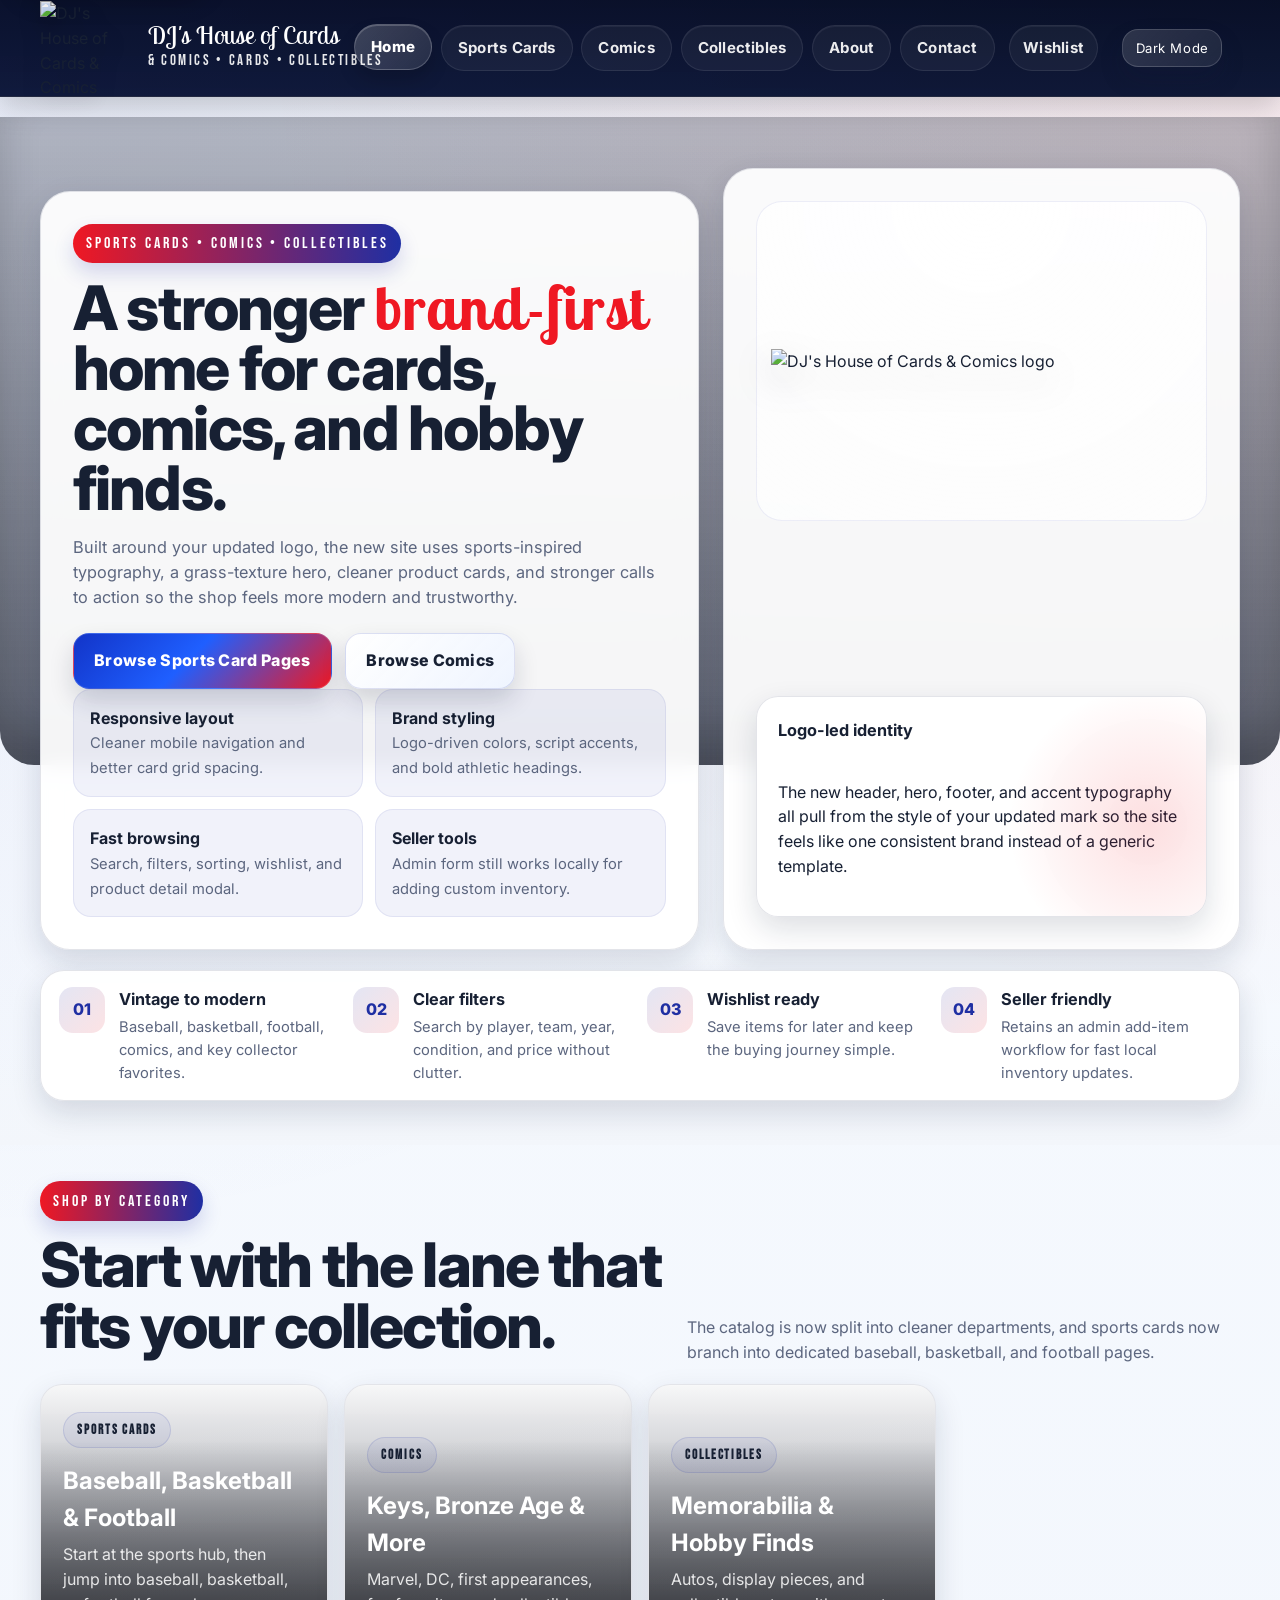
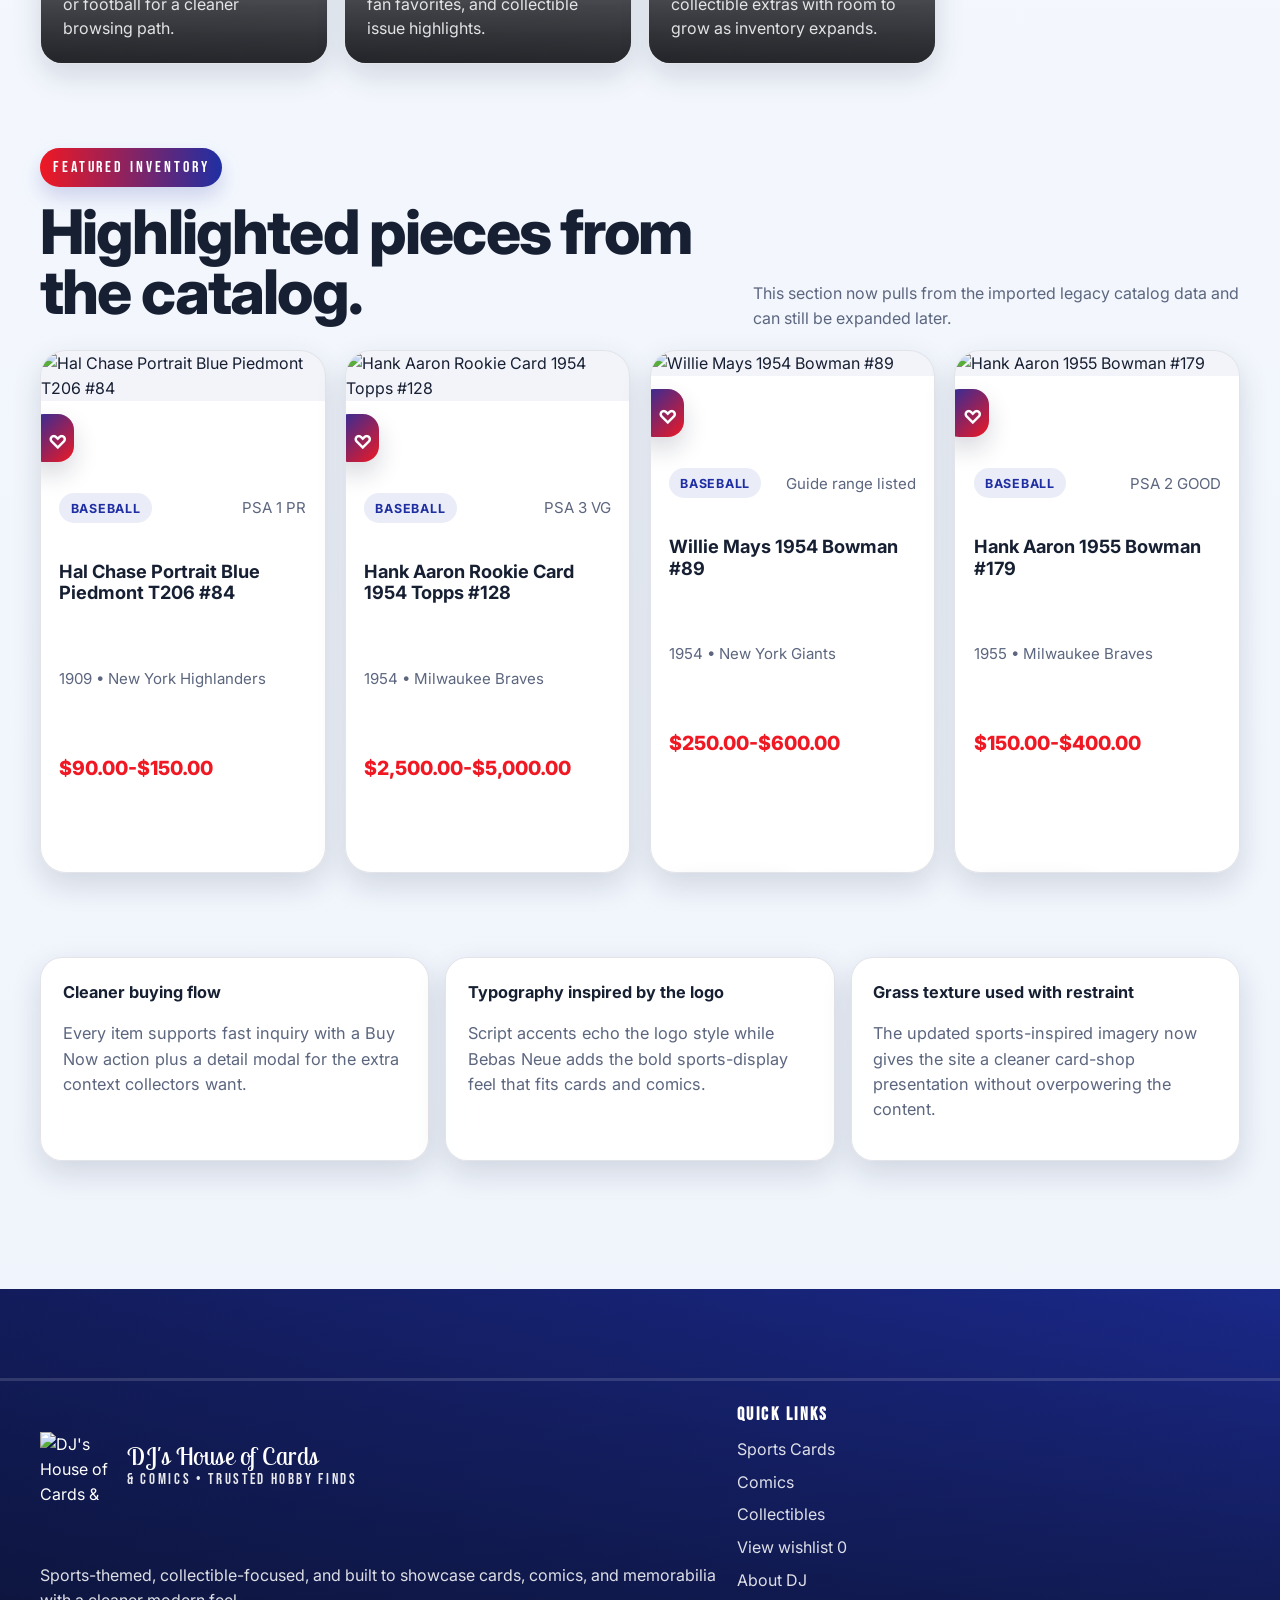
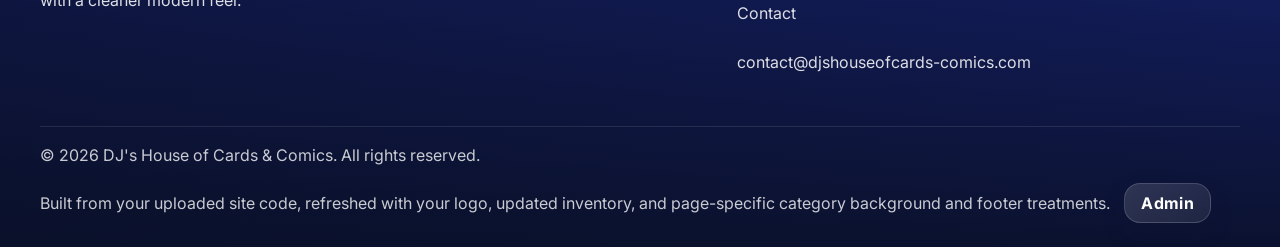
==== index.html @ 956e89a3 "Add files via upload" ====
<!DOCTYPE html>

<html lang="en">
<head>
<meta charset="utf-8"/>
<meta content="width=device-width, initial-scale=1.0" name="viewport"/>
<title>DJ's House of Cards &amp; Comics</title>
<meta content="Modern sports cards and comics storefront with featured categories, filtered shopping, and collectible-focused branding." name="description"/>
<link href="https://fonts.googleapis.com" rel="preconnect"/>
<link crossorigin="" href="https://fonts.gstatic.com" rel="preconnect"/>
<link href="https://fonts.googleapis.com/css2?family=Bebas+Neue&amp;family=Inter:wght@400;500;600;700;800&amp;family=Lobster+Two:wght@400;700&amp;display=swap" rel="stylesheet"/>
<link href="styles.css" rel="stylesheet"/>
</head>
<body data-page="home"><a class="skip-link" href="#mainContent">Skip to main content</a>
<header class="site-header">
<div class="container header-inner">
<a aria-label="DJ's House of Cards &amp; Comics home" class="brand" href="index.html">
<img alt="DJ's House of Cards &amp; Comics logo" class="brand-logo" src="assets/dj-logo.png"/>
<span class="brand-copy">
<span class="brand-script">DJ's House of Cards</span>
<span class="brand-kicker">&amp; Comics • Cards • Collectibles</span>
</span>
</a>
<nav aria-label="Primary navigation" class="site-nav" id="siteNav"><ul><li><a class="active" href="index.html">Home</a></li><li><a href="sports-cards.html">Sports Cards</a></li><li><a href="comics.html">Comics</a></li><li><a href="collectibles.html">Collectibles</a></li><li><a href="about.html">About</a></li><li><a href="contact.html">Contact</a></li><li class="header-wishlist-item"><a class="header-wishlist-link" href="wishlist.html">Wishlist</a></li></ul></nav>
<button aria-controls="siteNav" aria-expanded="false" class="nav-toggle" id="navToggle" type="button">Menu</button>
<button aria-label="Toggle color theme" class="theme-toggle theme-toggle--compact" id="themeToggle" type="button">Dark Mode</button>
</div>
</header>
<main id="mainContent" tabindex="-1">
<section class="hero">
<div class="container hero-grid">
<div class="hero-copy glass-card">
<span class="kicker">Sports cards • Comics • Collectibles</span>
<h1 class="hero-title">A stronger <span class="script-accent">brand-first</span> home for cards, comics, and hobby finds.</h1>
<p>Built around your updated logo, the new site uses sports-inspired typography, a grass-texture hero, cleaner product cards, and stronger calls to action so the shop feels more modern and trustworthy.</p>
<div class="hero-actions"><a class="button" href="sports-cards.html">Browse Sports Card Pages</a>
<a class="button-secondary" href="comics.html">Browse Comics</a></div>
<div class="hero-notes">
<div class="note-chip">
<strong>Responsive layout</strong>
<span>Cleaner mobile navigation and better card grid spacing.</span>
</div>
<div class="note-chip">
<strong>Brand styling</strong>
<span>Logo-driven colors, script accents, and bold athletic headings.</span>
</div>
<div class="note-chip">
<strong>Fast browsing</strong>
<span>Search, filters, sorting, wishlist, and product detail modal.</span>
</div>
<div class="note-chip">
<strong>Seller tools</strong>
<span>Admin form still works locally for adding custom inventory.</span>
</div>
</div>
</div>
<div class="hero-brand glass-card">
<div class="hero-logo-wrap">
<img alt="DJ's House of Cards &amp; Comics logo" class="hero-logo" src="assets/dj-logo.png"/>
</div>
<div class="brand-card">
<h3>Logo-led identity</h3>
<p>The new header, hero, footer, and accent typography all pull from the style of your updated mark so the site feels like one consistent brand instead of a generic template.</p>
</div>
</div>
</div>
<div class="container trust-band">
<div class="trust-grid">
<div class="trust-item">
<div class="icon">01</div>
<div>
<h3>Vintage to modern</h3>
<p>Baseball, basketball, football, comics, and key collector favorites.</p>
</div>
</div>
<div class="trust-item">
<div class="icon">02</div>
<div>
<h3>Clear filters</h3>
<p>Search by player, team, year, condition, and price without clutter.</p>
</div>
</div>
<div class="trust-item">
<div class="icon">03</div>
<div>
<h3>Wishlist ready</h3>
<p>Save items for later and keep the buying journey simple.</p>
</div>
</div>
<div class="trust-item">
<div class="icon">04</div>
<div>
<h3>Seller friendly</h3>
<p>Retains an admin add-item workflow for fast local inventory updates.</p>
</div>
</div>
</div>
</div>
</section>
<section class="section section-top">
<div class="container">
<div class="section-heading">
<div>
<span class="kicker">Shop by Category</span>
<h2 class="section-title">Start with the lane that fits your collection.</h2>
</div>
<p>The catalog is now split into cleaner departments, and sports cards now branch into dedicated baseball, basketball, and football pages.</p>
</div>
<div class="categories-grid">
<a class="category-card" href="sports-cards.html" style="--category-bg: url('assets/placeholder-baseball.svg');">
<div class="overlay"></div>
<span class="category-pill">Sports Cards</span>
<h3>Baseball, Basketball &amp; Football</h3>
<p>Start at the sports hub, then jump into baseball, basketball, or football for a cleaner browsing path.</p>
</a>
<a class="category-card" href="comics.html" style="--category-bg: url('assets/placeholder-comics.svg');">
<div class="overlay"></div>
<span class="category-pill">Comics</span>
<h3>Keys, Bronze Age &amp; More</h3>
<p>Marvel, DC, first appearances, fan favorites, and collectible issue highlights.</p>
</a>
<a class="category-card" href="collectibles.html" style="--category-bg: url('assets/clubhouse-sign.png');">
<div class="overlay"></div>
<span class="category-pill">Collectibles</span>
<h3>Memorabilia &amp; Hobby Finds</h3>
<p>Autos, display pieces, and collectible extras with room to grow as inventory expands.</p>
</a>
</div>
</div>
</section>
<section class="section">
<div class="container">
<div class="section-heading">
<div>
<span class="kicker">Featured Inventory</span>
<h2 class="section-title">Highlighted pieces from the catalog.</h2>
</div>
<p>This section now pulls from the imported legacy catalog data and can still be expanded later.</p>
</div>
<div class="products-grid" id="featuredProducts"></div>
</div>
</section>
<section class="section">
<div class="container features-grid">
<article class="feature-card">
<h3>Cleaner buying flow</h3>
<p>Every item supports fast inquiry with a Buy Now action plus a detail modal for the extra context collectors want.</p>
</article>
<article class="feature-card">
<h3>Typography inspired by the logo</h3>
<p>Script accents echo the logo style while Bebas Neue adds the bold sports-display feel that fits cards and comics.</p>
</article>
<article class="feature-card">
<h3>Grass texture used with restraint</h3>
<p>The updated sports-inspired imagery now gives the site a cleaner card-shop presentation without overpowering the content.</p>
</article>
</div>
</section>
<script id="productData" type="application/json">
[
  {
    "id": 1,
    "name": "Hal Chase Portrait Blue Piedmont T206 #84",
    "category": "Baseball",
    "team": "New York Highlanders",
    "year": 1909,
    "condition": "PSA 1 PR",
    "price": 120.0,
    "priceLabel": "$90.00-$150.00",
    "image": "assets/placeholder-baseball.svg",
    "description": "Imported from the legacy 1909–1950s baseball page. T206 Hal Chase Portrait Blue Piedmont card with original Beckett-style guide range shown on the old site.",
    "legacyImageLabel": "ChaseT206",
    "sourcePage": "Baseball 1950s"
  },
  {
    "id": 2,
    "name": "Hank Aaron Rookie Card 1954 Topps #128",
    "category": "Baseball",
    "team": "Milwaukee Braves",
    "year": 1954,
    "condition": "PSA 3 VG",
    "price": 3750.0,
    "priceLabel": "$2,500.00-$5,000.00",
    "image": "assets/placeholder-baseball.svg",
    "description": "Legacy live-site import of the marquee Hank Aaron rookie listing from the 1950s baseball page.",
    "legacyImageLabel": "Aaron128PSA3",
    "sourcePage": "Baseball 1950s"
  },
  {
    "id": 3,
    "name": "Willie Mays 1954 Bowman #89",
    "category": "Baseball",
    "team": "New York Giants",
    "year": 1954,
    "condition": "Guide range listed",
    "price": 425.0,
    "priceLabel": "$250.00-$600.00",
    "image": "assets/placeholder-baseball.svg",
    "description": "Imported from the legacy baseball site. 1954 Bowman Willie Mays with the original guide range preserved.",
    "legacyImageLabel": "Mays89",
    "sourcePage": "Baseball 1950s"
  },
  {
    "id": 4,
    "name": "Hank Aaron 1955 Bowman #179",
    "category": "Baseball",
    "team": "Milwaukee Braves",
    "year": 1955,
    "condition": "PSA 2 GOOD",
    "price": 275.0,
    "priceLabel": "$150.00-$400.00",
    "image": "assets/placeholder-baseball.svg",
    "description": "Imported from the legacy baseball catalog. 1955 Bowman Hank Aaron listing with original price guide range.",
    "legacyImageLabel": "Aaron179PSA2",
    "sourcePage": "Baseball 1950s"
  },
  {
    "id": 5,
    "name": "Hank Aaron 1955 Topps #47",
    "category": "Baseball",
    "team": "Milwaukee Braves",
    "year": 1955,
    "condition": "PSA 6 EX-MT",
    "price": 450.0,
    "priceLabel": "$300.00-$600.00",
    "image": "assets/placeholder-baseball.svg",
    "description": "Legacy 1955 Topps Hank Aaron listing from the live site.",
    "legacyImageLabel": "Aaron47PSA6",
    "sourcePage": "Baseball 1950s"
  },
  {
    "id": 6,
    "name": "Sandy Koufax Rookie Card 1955 Topps #123",
    "category": "Baseball",
    "team": "Brooklyn Dodgers",
    "year": 1955,
    "condition": "PSA 4 VG-EX",
    "price": 1150.0,
    "priceLabel": "$800.00-$1,500.00",
    "image": "assets/placeholder-baseball.svg",
    "description": "Imported from the old live site's 1950s baseball page.",
    "legacyImageLabel": "Koufax123",
    "sourcePage": "Baseball 1950s"
  },
  {
    "id": 7,
    "name": "Willie Mays 1955 Bowman #184",
    "category": "Baseball",
    "team": "New York Giants",
    "year": 1955,
    "condition": "PSA 5 EX",
    "price": 350.0,
    "priceLabel": "$200.00-$500.00",
    "image": "assets/baseball-cards/Mays184.jpeg",
    "description": "Imported from the old site's 1950s baseball inventory.",
    "legacyImageLabel": "55Mays184",
    "sourcePage": "Baseball 1950s"
  },
  {
    "id": 8,
    "name": "Hank Aaron UER DP 1956 Topps #31 White Back",
    "category": "Baseball",
    "team": "Milwaukee Braves",
    "year": 1956,
    "condition": "PSA 6 EX-MT",
    "price": 275.0,
    "priceLabel": "$150.00-$400.00",
    "image": "assets/baseball-cards/Aaron31.jpeg",
    "description": "Legacy live-site listing preserved from the 1956 Topps section.",
    "legacyImageLabel": "Aaron31",
    "sourcePage": "Baseball 1950s"
  },
  {
    "id": 9,
    "name": "Sandy Koufax 1956 Topps #79 White Back",
    "category": "Baseball",
    "team": "",
    "year": 1956,
    "condition": "PSA 5 EX",
    "price": 300.0,
    "priceLabel": "$200.00-$400.00",
    "image": "assets/baseball-cards/Koufax79PSA5.jpeg",
    "description": "Imported from the legacy baseball 1950s page of the original live site.",
    "legacyImageLabel": "Koufax79PSA5",
    "sourcePage": "Baseball 1950s"
  },
  {
    "id": 10,
    "name": "Willie Mays 1956 Topps #130 Gray Back",
    "category": "Baseball",
    "team": "New York Giants",
    "year": 1956,
    "condition": "PSA 5 EX",
    "price": 350.0,
    "priceLabel": "$200.00-$500.00",
    "image": "assets/baseball-cards/Mays130.jpeg",
    "description": "Imported from the legacy baseball catalog with original guide range.",
    "legacyImageLabel": "Mays1956",
    "sourcePage": "Baseball 1950s"
  },
  {
    "id": 11,
    "name": "Eddie Mathews Jr. 1957 Topps #250",
    "category": "Baseball",
    "team": "",
    "year": 1957,
    "condition": "Guide range listed",
    "price": 42.5,
    "priceLabel": "$25.00-$60.00",
    "image": "assets/placeholder-baseball.svg",
    "description": "Imported from the legacy baseball 1950s page of the original live site.",
    "legacyImageLabel": "Mathews250",
    "sourcePage": "Baseball 1950s"
  },
  {
    "id": 12,
    "name": "Hank Aaron UER 1957 Topps #20",
    "category": "Baseball",
    "team": "Milwaukee Braves",
    "year": 1957,
    "condition": "PSA 4 VG-EX",
    "price": 212.5,
    "priceLabel": "$125.00-$300.00",
    "image": "assets/placeholder-baseball.svg",
    "description": "Legacy 1957 Topps Hank Aaron uncorrected-error listing from the old site.",
    "legacyImageLabel": "Aaron20",
    "sourcePage": "Baseball 1950s"
  },
  {
    "id": 13,
    "name": "Hank Aaron 1958 Topps #30",
    "category": "Baseball",
    "team": "",
    "year": 1958,
    "condition": "PSA 6 EX-MT",
    "price": 212.5,
    "priceLabel": "$125.00-$300.00",
    "image": "assets/placeholder-baseball.svg",
    "description": "Imported from the legacy baseball 1950s page of the original live site.",
    "legacyImageLabel": "Aaron30PSA6",
    "sourcePage": "Baseball 1950s"
  },
  {
    "id": 14,
    "name": "Hank Aaron All-Star 1958 Topps #488",
    "category": "Baseball",
    "team": "",
    "year": 1958,
    "condition": "PSA 7 NM",
    "price": 55.0,
    "priceLabel": "$30.00-$80.00",
    "image": "assets/placeholder-baseball.svg",
    "description": "Imported from the legacy baseball 1950s page of the original live site.",
    "legacyImageLabel": "Aaron488",
    "sourcePage": "Baseball 1950s"
  },
  {
    "id": 15,
    "name": "Mickey Mantle / Hank Aaron World Series Batting Foes 1958 Topps #418",
    "category": "Baseball",
    "team": "Yankees / Braves",
    "year": 1958,
    "condition": "PSA 5 EX",
    "price": 212.5,
    "priceLabel": "$125.00-$300.00",
    "image": "assets/placeholder-baseball.svg",
    "description": "Legacy combo-card listing imported from the old site.",
    "legacyImageLabel": "MantleAaronPSA",
    "sourcePage": "Baseball 1950s"
  },
  {
    "id": 16,
    "name": "Willie Mays 1958 Topps #5",
    "category": "Baseball",
    "team": "San Francisco Giants",
    "year": 1958,
    "condition": "PSA 5.5 EX+",
    "price": 212.5,
    "priceLabel": "$125.00-$300.00",
    "image": "assets/placeholder-baseball.svg",
    "description": "Imported from the legacy 1950s baseball page.",
    "legacyImageLabel": "Mays1958PSA",
    "sourcePage": "Baseball 1950s"
  },
  {
    "id": 17,
    "name": "Willie Mays All-Star 1958 Topps #486",
    "category": "Baseball",
    "team": "",
    "year": 1958,
    "condition": "PSA 6 EX-MT",
    "price": 70.0,
    "priceLabel": "$40.00-$100.00",
    "image": "assets/placeholder-baseball.svg",
    "description": "Imported from the legacy baseball 1950s page of the original live site.",
    "legacyImageLabel": "Mays486PSA6",
    "sourcePage": "Baseball 1950s"
  },
  {
    "id": 18,
    "name": "1946 Most Valuable Player 1959 Fleer Ted Williams #32",
    "category": "Baseball",
    "team": "",
    "year": 1959,
    "condition": "PSA 8.5 NM-MT+",
    "price": 11.25,
    "priceLabel": "$7.50-$15.00",
    "image": "assets/baseball-cards/TedFleer32.jpeg",
    "description": "Imported from the legacy baseball 1950s page of the original live site.",
    "legacyImageLabel": "TedFleer32",
    "sourcePage": "Baseball 1950s"
  },
  {
    "id": 19,
    "name": "1953 Ted Crash Lands Jet 1959 Fleer Ted Williams #47",
    "category": "Baseball",
    "team": "",
    "year": 1959,
    "condition": "PSA 8 NM-MT",
    "price": 11.25,
    "priceLabel": "$7.50-$15.00",
    "image": "assets/placeholder-baseball.svg",
    "description": "Imported from the legacy baseball 1950s page of the original live site.",
    "legacyImageLabel": "Williams47",
    "sourcePage": "Baseball 1950s"
  },
  {
    "id": 20,
    "name": "Fence Busters Aaron-Mathews 1959 Topps #212",
    "category": "Baseball",
    "team": "Milwaukee Braves",
    "year": 1959,
    "condition": "PSA 5 EX",
    "price": 42.5,
    "priceLabel": "$25.00-$60.00",
    "image": "assets/placeholder-baseball.svg",
    "description": "Legacy 1959 Topps Braves insert listing preserved from the live site.",
    "legacyImageLabel": "AaronMatthews212",
    "sourcePage": "Baseball 1950s"
  },
  {
    "id": 21,
    "name": "Hank Aaron 1959 Topps #380",
    "category": "Baseball",
    "team": "Milwaukee Braves",
    "year": 1959,
    "condition": "PSA 6 EX-MT",
    "price": 137.5,
    "priceLabel": "$75.00-$200.00",
    "image": "assets/placeholder-baseball.svg",
    "description": "Imported from the 1959 Topps section of the legacy baseball page.",
    "legacyImageLabel": "Aaron380PSA6",
    "sourcePage": "Baseball 1950s"
  },
  {
    "id": 22,
    "name": "Mantle Hits 42nd Homer for Crown 1959 Topps #461",
    "category": "Baseball",
    "team": "",
    "year": 1959,
    "condition": "PSA 6 EX-MT",
    "price": 70.0,
    "priceLabel": "$40.00-$100.00",
    "image": "assets/placeholder-baseball.svg",
    "description": "Imported from the legacy baseball 1950s page of the original live site.",
    "legacyImageLabel": "Mantle461",
    "sourcePage": "Baseball 1950s"
  },
  {
    "id": 23,
    "name": "N.L. Hitting Kings Ashburn/Mays 1959 Topps #317",
    "category": "Baseball",
    "team": "",
    "year": 1959,
    "condition": "PSA 5 EX",
    "price": 35.0,
    "priceLabel": "$20.00-$50.00",
    "image": "assets/placeholder-baseball.svg",
    "description": "Imported from the legacy baseball 1950s page of the original live site.",
    "legacyImageLabel": "1959PSA5",
    "sourcePage": "Baseball 1950s"
  },
  {
    "id": 24,
    "name": "Two Famous Fisherman (Williams & Sam Snead) 1959 Fleer Ted Williams #67",
    "category": "Baseball",
    "team": "",
    "year": 1959,
    "condition": "PSA 7 NM",
    "price": 30.0,
    "priceLabel": "$20.00-$40.00",
    "image": "assets/placeholder-baseball.svg",
    "description": "Imported from the legacy baseball 1950s page of the original live site.",
    "legacyImageLabel": "TedFleer67",
    "sourcePage": "Baseball 1950s"
  },
  {
    "id": 25,
    "name": "Willie Mays 1959 Topps #50",
    "category": "Baseball",
    "team": "San Francisco Giants",
    "year": 1959,
    "condition": "PSA 5 EX",
    "price": 105.0,
    "priceLabel": "$60.00-$150.00",
    "image": "assets/placeholder-baseball.svg",
    "description": "Imported from the legacy baseball site with the original guide range.",
    "legacyImageLabel": "Mays50PSA5",
    "sourcePage": "Baseball 1950s"
  },
  {
    "id": 26,
    "name": "Willie Mays All Star 1959 Topps #563",
    "category": "Baseball",
    "team": "",
    "year": 1959,
    "condition": "PSA 5 EX",
    "price": 70.0,
    "priceLabel": "$40.00-$100.00",
    "image": "assets/placeholder-baseball.svg",
    "description": "Imported from the legacy baseball 1950s page of the original live site.",
    "legacyImageLabel": "Mays563PSA5",
    "sourcePage": "Baseball 1950s"
  },
  {
    "id": 27,
    "name": "Bob (Roberto) Clemente 1960 Topps #326",
    "category": "Baseball",
    "team": "",
    "year": 1960,
    "condition": "PSA 2 GOOD",
    "price": 150.0,
    "priceLabel": "$100.00-$200.00",
    "image": "assets/placeholder-baseball.svg",
    "description": "Imported from the legacy baseball 1960s page of the original live site.",
    "legacyImageLabel": "Clemente326PSA2",
    "sourcePage": "Baseball 1960s"
  },
  {
    "id": 28,
    "name": "Carl Yastrzemski Rookie Card 1960 Topps #148",
    "category": "Baseball",
    "team": "Boston Red Sox",
    "year": 1960,
    "condition": "PSA 6 EX-MT",
    "price": 175.0,
    "priceLabel": "$100.00-$250.00",
    "image": "assets/baseball-cards/Yaz148.jpeg",
    "description": "Imported from the old site's 1960s baseball inventory.",
    "legacyImageLabel": "Yaz148",
    "sourcePage": "Baseball 1960s"
  },
  {
    "id": 29,
    "name": "Ernie Banks 1960 Topps #10",
    "category": "Baseball",
    "team": "",
    "year": 1960,
    "condition": "Guide range listed",
    "price": 70.0,
    "priceLabel": "$40.00-$100.00",
    "image": "assets/placeholder-baseball.svg",
    "description": "Imported from the legacy baseball 1960s page of the original live site.",
    "legacyImageLabel": "Banks10",
    "sourcePage": "Baseball 1960s"
  },
  {
    "id": 30,
    "name": "Hank Aaron 1960 Topps #300",
    "category": "Baseball",
    "team": "Milwaukee Braves",
    "year": 1960,
    "condition": "PSA 7 NM (OC)",
    "price": 175.0,
    "priceLabel": "$100.00-$250.00",
    "image": "assets/placeholder-baseball.svg",
    "description": "Imported from the legacy 1960s baseball page.",
    "legacyImageLabel": "Aaron300PSA7",
    "sourcePage": "Baseball 1960s"
  },
  {
    "id": 31,
    "name": "Harmon Killebrew 1960 Topps #210",
    "category": "Baseball",
    "team": "",
    "year": 1960,
    "condition": "PSA 2 GOOD",
    "price": 42.5,
    "priceLabel": "$25.00-$60.00",
    "image": "assets/placeholder-baseball.svg",
    "description": "Imported from the legacy baseball 1960s page of the original live site.",
    "legacyImageLabel": "Killebrew210PSA2",
    "sourcePage": "Baseball 1960s"
  },
  {
    "id": 32,
    "name": "Joe Morgan 1960 Topps #229",
    "category": "Baseball",
    "team": "",
    "year": 1960,
    "condition": "Guide range listed",
    "price": 2.75,
    "priceLabel": "$1.50-$4.00",
    "image": "assets/placeholder-baseball.svg",
    "description": "Imported from the legacy baseball 1960s page of the original live site.",
    "legacyImageLabel": "Morgan229",
    "sourcePage": "Baseball 1960s"
  },
  {
    "id": 33,
    "name": "Master & Mentor Willie Mays / Bill Rigney 1960 Topps #7",
    "category": "Baseball",
    "team": "San Francisco Giants",
    "year": 1960,
    "condition": "PSA 6 EX-MT",
    "price": 21.0,
    "priceLabel": "$12.00-$30.00",
    "image": "assets/placeholder-baseball.svg",
    "description": "Legacy live-site import from the 1960s baseball page.",
    "legacyImageLabel": "Mays19607",
    "sourcePage": "Baseball 1960s"
  },
  {
    "id": 34,
    "name": "Mickey Mantle 1960 Topps #350",
    "category": "Baseball",
    "team": "New York Yankees",
    "year": 1960,
    "condition": "PSA 4 VG-EX",
    "price": 600.0,
    "priceLabel": "$400.00-$800.00",
    "image": "assets/baseball-cards/Mantle350PSA4.jpeg",
    "description": "Imported from the old live site's 1960s page.",
    "legacyImageLabel": "Mantle350PSA4",
    "sourcePage": "Baseball 1960s"
  },
  {
    "id": 35,
    "name": "Sandy Koufax 1960 Topps #343",
    "category": "Baseball",
    "team": "Los Angeles Dodgers",
    "year": 1960,
    "condition": "PSA 6 EX-MT",
    "price": 90.0,
    "priceLabel": "$60.00-$120.00",
    "image": "assets/placeholder-baseball.svg",
    "description": "Legacy 1960 Topps Koufax listing from the old site.",
    "legacyImageLabel": "Koufax343PSA6",
    "sourcePage": "Baseball 1960s"
  },
  {
    "id": 36,
    "name": "Stan Musial 1960 Topps #250",
    "category": "Baseball",
    "team": "",
    "year": 1960,
    "condition": "PSA 4 VG-EX",
    "price": 75.0,
    "priceLabel": "$50.00-$100.00",
    "image": "assets/placeholder-baseball.svg",
    "description": "Imported from the legacy baseball 1960s page of the original live site.",
    "legacyImageLabel": "Musial250PSA4",
    "sourcePage": "Baseball 1960s"
  },
  {
    "id": 37,
    "name": "Willie Mays 1960 Topps #200",
    "category": "Baseball",
    "team": "San Francisco Giants",
    "year": 1960,
    "condition": "PSA 6 EX-MT",
    "price": 162.5,
    "priceLabel": "$75.00-$250.00",
    "image": "assets/baseball-cards/Mays200PSA5.jpeg",
    "description": "Legacy 1960 Topps Willie Mays listing preserved from the live site.",
    "legacyImageLabel": "Mays200PSA62",
    "sourcePage": "Baseball 1960s"
  },
  {
    "id": 38,
    "name": "Yogi Berra 1960 Topps #480",
    "category": "Baseball",
    "team": "",
    "year": 1960,
    "condition": "PSA 4 VG-EX",
    "price": 70.0,
    "priceLabel": "$40.00-$100.00",
    "image": "assets/placeholder-baseball.svg",
    "description": "Imported from the legacy baseball 1960s page of the original live site.",
    "legacyImageLabel": "60BerraPSA4",
    "sourcePage": "Baseball 1960s"
  },
  {
    "id": 39,
    "name": "Bob Gibson 1961 Topps #211",
    "category": "Baseball",
    "team": "",
    "year": 1961,
    "condition": "Guide range listed",
    "price": 35.0,
    "priceLabel": "$20.00-$50.00",
    "image": "assets/placeholder-baseball.svg",
    "description": "Imported from the legacy baseball 1960s page of the original live site.",
    "legacyImageLabel": "Gibson211",
    "sourcePage": "Baseball 1960s"
  },
  {
    "id": 40,
    "name": "Carl Yastrzemski 1961 Topps #287",
    "category": "Baseball",
    "team": "",
    "year": 1961,
    "condition": "PSA 4 VG-EX",
    "price": null,
    "priceLabel": "Contact for price",
    "image": "assets/placeholder-baseball.svg",
    "description": "Imported from the legacy baseball 1960s page of the original live site.",
    "legacyImageLabel": "Yaz1961287",
    "sourcePage": "Baseball 1960s"
  },
  {
    "id": 41,
    "name": "Chicago Cubs 1961 Topps #122",
    "category": "Baseball",
    "team": "",
    "year": 1961,
    "condition": "Guide range listed",
    "price": 5.5,
    "priceLabel": "$3.00-$8.00",
    "image": "assets/placeholder-baseball.svg",
    "description": "Imported from the legacy baseball 1960s page of the original live site.",
    "legacyImageLabel": "Cubs121",
    "sourcePage": "Baseball 1960s"
  },
  {
    "id": 42,
    "name": "Hank Aaron 1957 National League MVP 1961 Topps #484",
    "category": "Baseball",
    "team": "",
    "year": 1961,
    "condition": "PSA 4 VG-EX",
    "price": 42.5,
    "priceLabel": "$25.00-$60.00",
    "image": "assets/placeholder-baseball.svg",
    "description": "Imported from the legacy baseball 1960s page of the original live site.",
    "legacyImageLabel": "Aaron484PSA4",
    "sourcePage": "Baseball 1960s"
  },
  {
    "id": 43,
    "name": "Hank Aaron 1961 Post #107",
    "category": "Baseball",
    "team": "",
    "year": 1961,
    "condition": "Guide range listed",
    "price": null,
    "priceLabel": "Contact for price",
    "image": "assets/placeholder-baseball.svg",
    "description": "Imported from the legacy baseball 1960s page of the original live site.",
    "legacyImageLabel": "AaronPost",
    "sourcePage": "Baseball 1960s"
  },
  {
    "id": 44,
    "name": "Hank Aaron 1961 Topps #415",
    "category": "Baseball",
    "team": "",
    "year": 1961,
    "condition": "PSA 6 EX-MT",
    "price": 137.5,
    "priceLabel": "$75.00-$200.00",
    "image": "assets/placeholder-baseball.svg",
    "description": "Imported from the legacy baseball 1960s page of the original live site.",
    "legacyImageLabel": "Aaron415",
    "sourcePage": "Baseball 1960s"
  },
  {
    "id": 45,
    "name": "Hank Aaron 1961 Topps Baseball Stamps",
    "category": "Baseball",
    "team": "",
    "year": 1961,
    "condition": "Guide range listed",
    "price": null,
    "priceLabel": "Contact for price",
    "image": "assets/placeholder-baseball.svg",
    "description": "Imported from the legacy baseball 1960s page of the original live site.",
    "legacyImageLabel": "AaronStamp",
    "sourcePage": "Baseball 1960s"
  },
  {
    "id": 46,
    "name": "National League Batting Leaders Groat/Larker/Mays/Clemente 1961 Topps #41",
    "category": "Baseball",
    "team": "",
    "year": 1961,
    "condition": "Guide range listed",
    "price": 17.5,
    "priceLabel": "$10.00-$25.00",
    "image": "assets/baseball-cards/NLLeaders41 1.jpeg",
    "description": "Imported from the legacy baseball 1960s page of the original live site.",
    "legacyImageLabel": "NLLeaders41",
    "sourcePage": "Baseball 1960s"
  },
  {
    "id": 47,
    "name": "National League Home Run Leaders Banks/Aaron/Mathews/Boyer 1961 Topps #43",
    "category": "Baseball",
    "team": "",
    "year": 1961,
    "condition": "Guide range listed",
    "price": 17.5,
    "priceLabel": "$10.00-$25.00",
    "image": "assets/placeholder-baseball.svg",
    "description": "Imported from the legacy baseball 1960s page of the original live site.",
    "legacyImageLabel": "NLHRChamps43",
    "sourcePage": "Baseball 1960s"
  },
  {
    "id": 48,
    "name": "Sandy Koufax 1961 Topps #344",
    "category": "Baseball",
    "team": "",
    "year": 1961,
    "condition": "PSA 7 NM",
    "price": 75.0,
    "priceLabel": "$50.00-$100.00",
    "image": "assets/baseball-cards/Koufax344.jpeg",
    "description": "Imported from the legacy baseball 1960s page of the original live site.",
    "legacyImageLabel": "Koufax344",
    "sourcePage": "Baseball 1960s"
  },
  {
    "id": 49,
    "name": "Ted Kluszewski 1961 Topps #65",
    "category": "Baseball",
    "team": "",
    "year": 1961,
    "condition": "Guide range listed",
    "price": 2.75,
    "priceLabel": "$1.50-$4.00",
    "image": "assets/placeholder-baseball.svg",
    "description": "Imported from the legacy baseball 1960s page of the original live site.",
    "legacyImageLabel": "Kluszewski65",
    "sourcePage": "Baseball 1960s"
  },
  {
    "id": 50,
    "name": "Willie Mays 1954 National League MVP 1961 Topps #482",
    "category": "Baseball",
    "team": "",
    "year": 1961,
    "condition": "PSA 6 EX-MT",
    "price": 42.5,
    "priceLabel": "$25.00-$60.00",
    "image": "assets/placeholder-baseball.svg",
    "description": "Imported from the legacy baseball 1960s page of the original live site.",
    "legacyImageLabel": "Mays482",
    "sourcePage": "Baseball 1960s"
  },
  {
    "id": 51,
    "name": "Willie Mays 1961 Topps #150",
    "category": "Baseball",
    "team": "",
    "year": 1961,
    "condition": "PSA 6 EX-MT",
    "price": 70.0,
    "priceLabel": "$40.00-$100.00",
    "image": "assets/baseball-cards/Mays150.jpeg",
    "description": "Imported from the legacy baseball 1960s page of the original live site.",
    "legacyImageLabel": "Mays150PSA6",
    "sourcePage": "Baseball 1960s"
  },
  {
    "id": 52,
    "name": "Willie Mays 1961 Topps Baseball Stamps",
    "category": "Baseball",
    "team": "",
    "year": 1961,
    "condition": "Guide range listed",
    "price": null,
    "priceLabel": "Contact for price",
    "image": "assets/placeholder-baseball.svg",
    "description": "Imported from the legacy baseball 1960s page of the original live site.",
    "legacyImageLabel": "MaysStamp",
    "sourcePage": "Baseball 1960s"
  },
  {
    "id": 53,
    "name": "1961 National League Home Run Leaders 1962 Topps #54",
    "category": "Baseball",
    "team": "",
    "year": 1962,
    "condition": "PSA 6 EX-MT",
    "price": 14.0,
    "priceLabel": "$8.00-$20.00",
    "image": "assets/placeholder-baseball.svg",
    "description": "Imported from the legacy baseball 1960s page of the original live site.",
    "legacyImageLabel": null,
    "sourcePage": "Baseball 1960s"
  },
  {
    "id": 54,
    "name": "Hank Aaron 1962 Topps #320",
    "category": "Baseball",
    "team": "",
    "year": 1962,
    "condition": "PSA 8 NM-MT (OC)",
    "price": 105.0,
    "priceLabel": "$60.00-$150.00",
    "image": "assets/placeholder-baseball.svg",
    "description": "Imported from the legacy baseball 1960s page of the original live site.",
    "legacyImageLabel": "AaronPSA320",
    "sourcePage": "Baseball 1960s"
  },
  {
    "id": 55,
    "name": "Hank Aaron 1962 Topps #320",
    "category": "Baseball",
    "team": "",
    "year": 1962,
    "condition": "PSA 5 EX",
    "price": 105.0,
    "priceLabel": "$60.00-$150.00",
    "image": "assets/baseball-cards/62AaronPSA5.jpg",
    "description": "Imported from the legacy baseball 1960s page of the original live site.",
    "legacyImageLabel": "62AaronPSA5",
    "sourcePage": "Baseball 1960s"
  },
  {
    "id": 56,
    "name": "Hank Aaron All-Star 1962 Topps #394",
    "category": "Baseball",
    "team": "",
    "year": 1962,
    "condition": "PSA 5 EX",
    "price": 42.5,
    "priceLabel": "$25.00-$60.00",
    "image": "assets/baseball-cards/62Aaron394PSA5.jpg",
    "description": "Imported from the legacy baseball 1960s page of the original live site.",
    "legacyImageLabel": "62Aaron394PSA5",
    "sourcePage": "Baseball 1960s"
  },
  {
    "id": 57,
    "name": "Harmon Killebrew 1962 Topps #70",
    "category": "Baseball",
    "team": "",
    "year": 1962,
    "condition": "Guide range listed",
    "price": 27.5,
    "priceLabel": "$15.00-$40.00",
    "image": "assets/placeholder-baseball.svg",
    "description": "Imported from the legacy baseball 1960s page of the original live site.",
    "legacyImageLabel": "Killebrew70",
    "sourcePage": "Baseball 1960s"
  },
  {
    "id": 58,
    "name": "San Francisco Giants 1962 Topps #226",
    "category": "Baseball",
    "team": "",
    "year": 1962,
    "condition": "Guide range listed",
    "price": 7.0,
    "priceLabel": "$4.00-$10.00",
    "image": "assets/placeholder-baseball.svg",
    "description": "Imported from the legacy baseball 1960s page of the original live site.",
    "legacyImageLabel": "Giants226",
    "sourcePage": "Baseball 1960s"
  },
  {
    "id": 59,
    "name": "Willie Mays 1962 Topps #300",
    "category": "Baseball",
    "team": "",
    "year": 1962,
    "condition": "PSA 5 EX",
    "price": 175.0,
    "priceLabel": "$100.00-$250.00",
    "image": "assets/placeholder-baseball.svg",
    "description": "Imported from the legacy baseball 1960s page of the original live site.",
    "legacyImageLabel": "Mays300PSA5NEW",
    "sourcePage": "Baseball 1960s"
  },
  {
    "id": 60,
    "name": "Willie Mays All-Star 1962 Topps #395",
    "category": "Baseball",
    "team": "",
    "year": 1962,
    "condition": "PSA 6 EX-MT",
    "price": 35.0,
    "priceLabel": "$20.00-$50.00",
    "image": "assets/placeholder-baseball.svg",
    "description": "Imported from the legacy baseball 1960s page of the original live site.",
    "legacyImageLabel": "Mays395PSA6",
    "sourcePage": "Baseball 1960s"
  },
  {
    "id": 61,
    "name": "1962 National League Home Run Leaders 1963 Topps #3",
    "category": "Baseball",
    "team": "",
    "year": 1963,
    "condition": "PSA 6 EX-MT",
    "price": 35.0,
    "priceLabel": "$20.00-$50.00",
    "image": "assets/baseball-cards/NLHomeRun3.jpeg",
    "description": "Imported from the legacy baseball 1960s page of the original live site.",
    "legacyImageLabel": "NLHomeRun3",
    "sourcePage": "Baseball 1960s"
  },
  {
    "id": 62,
    "name": "Bob (Roberto) Clemente 1963 Topps #540",
    "category": "Baseball",
    "team": "",
    "year": 1963,
    "condition": "PSA 7.5 NM+",
    "price": 175.0,
    "priceLabel": "$100.00-$250.00",
    "image": "assets/placeholder-baseball.svg",
    "description": "Imported from the legacy baseball 1960s page of the original live site.",
    "legacyImageLabel": "Clemente540",
    "sourcePage": "Baseball 1960s"
  },
  {
    "id": 63,
    "name": "Hank Aaron 1963 Topps #390",
    "category": "Baseball",
    "team": "",
    "year": 1963,
    "condition": "PSA 7 (OC) NM",
    "price": 137.5,
    "priceLabel": "$75.00-$200.00",
    "image": "assets/placeholder-baseball.svg",
    "description": "Imported from the legacy baseball 1960s page of the original live site.",
    "legacyImageLabel": "Aaron390PSA7",
    "sourcePage": "Baseball 1960s"
  },
  {
    "id": 64,
    "name": "Mickey Mantle 1963 Topps #200",
    "category": "Baseball",
    "team": "",
    "year": 1963,
    "condition": "PSA 6 EX-MT",
    "price": 450.0,
    "priceLabel": "$300.00-$600.00",
    "image": "assets/placeholder-baseball.svg",
    "description": "Imported from the legacy baseball 1960s page of the original live site.",
    "legacyImageLabel": "Mantle20063",
    "sourcePage": "Baseball 1960s"
  },
  {
    "id": 65,
    "name": "Willie Mays 1963 Fleer #5",
    "category": "Baseball",
    "team": "",
    "year": 1963,
    "condition": "PSA 6 EX-MT",
    "price": 70.0,
    "priceLabel": "$40.00-$100.00",
    "image": "assets/placeholder-baseball.svg",
    "description": "Imported from the legacy baseball 1960s page of the original live site.",
    "legacyImageLabel": "FleerMays5",
    "sourcePage": "Baseball 1960s"
  },
  {
    "id": 66,
    "name": "Willie Mays 1963 Topps #300",
    "category": "Baseball",
    "team": "",
    "year": 1963,
    "condition": "PSA 5 EX",
    "price": 137.5,
    "priceLabel": "$75.00-$200.00",
    "image": "assets/placeholder-baseball.svg",
    "description": "Imported from the legacy baseball 1960s page of the original live site.",
    "legacyImageLabel": "Mays300",
    "sourcePage": "Baseball 1960s"
  },
  {
    "id": 67,
    "name": "1963 National League RBI Leaders Aaron/Boyer/White 1964 Topps #11",
    "category": "Baseball",
    "team": "",
    "year": 1964,
    "condition": "Guide range listed",
    "price": 17.5,
    "priceLabel": "$10.00-$25.00",
    "image": "assets/baseball-cards/11Aaron.jpeg",
    "description": "Imported from the legacy baseball 1960s page of the original live site.",
    "legacyImageLabel": "Aaron11",
    "sourcePage": "Baseball 1960s"
  },
  {
    "id": 68,
    "name": "Al Kaline 1964 Topps Giants #12",
    "category": "Baseball",
    "team": "",
    "year": 1964,
    "condition": "PSA 8 NM-MT",
    "price": 10.5,
    "priceLabel": "$6.00-$15.00",
    "image": "assets/placeholder-baseball.svg",
    "description": "Imported from the legacy baseball 1960s page of the original live site.",
    "legacyImageLabel": "Kaline12",
    "sourcePage": "Baseball 1960s"
  },
  {
    "id": 69,
    "name": "Carl Yastrzemski 1964 Topps Giants #48",
    "category": "Baseball",
    "team": "",
    "year": 1964,
    "condition": "PSA 8 NM-MT",
    "price": 14.0,
    "priceLabel": "$8.00-$20.00",
    "image": "assets/placeholder-baseball.svg",
    "description": "Imported from the legacy baseball 1960s page of the original live site.",
    "legacyImageLabel": "Yaz48",
    "sourcePage": "Baseball 1960s"
  },
  {
    "id": 70,
    "name": "Frank Robinson 1964 Topps Giants #29",
    "category": "Baseball",
    "team": "",
    "year": 1964,
    "condition": "PSA 8 NM-MT",
    "price": 10.5,
    "priceLabel": "$6.00-$15.00",
    "image": "assets/placeholder-baseball.svg",
    "description": "Imported from the legacy baseball 1960s page of the original live site.",
    "legacyImageLabel": "Robinson29",
    "sourcePage": "Baseball 1960s"
  },
  {
    "id": 71,
    "name": "Hank Aaron 1964 Topps #300",
    "category": "Baseball",
    "team": "",
    "year": 1964,
    "condition": "PSA 4 VG-EX",
    "price": 105.0,
    "priceLabel": "$60.00-$150.00",
    "image": "assets/baseball-cards/64AaronPSA4.jpg",
    "description": "Imported from the legacy baseball 1960s page of the original live site.",
    "legacyImageLabel": "64AaronPSA4",
    "sourcePage": "Baseball 1960s"
  },
  {
    "id": 72,
    "name": "Hank Aaron 1964 Topps Giants #49",
    "category": "Baseball",
    "team": "",
    "year": 1964,
    "condition": "PSA 8 NM-MT",
    "price": 35.0,
    "priceLabel": "$20.00-$50.00",
    "image": "assets/placeholder-baseball.svg",
    "description": "Imported from the legacy baseball 1960s page of the original live site.",
    "legacyImageLabel": "AaronGiants49",
    "sourcePage": "Baseball 1960s"
  },
  {
    "id": 73,
    "name": "Harmon Killebrew 1964 Topps Giants #38",
    "category": "Baseball",
    "team": "",
    "year": 1964,
    "condition": "PSA 8 NM-MT",
    "price": 10.5,
    "priceLabel": "$6.00-$15.00",
    "image": "assets/placeholder-baseball.svg",
    "description": "Imported from the legacy baseball 1960s page of the original live site.",
    "legacyImageLabel": "Killebrew38",
    "sourcePage": "Baseball 1960s"
  },
  {
    "id": 74,
    "name": "Mickey Mantle 1964 Topps #50",
    "category": "Baseball",
    "team": "",
    "year": 1964,
    "condition": "PSA 4 VG-EX",
    "price": 350.0,
    "priceLabel": "$200.00-$500.00",
    "image": "assets/baseball-cards/64MantlePSA4.jpg",
    "description": "Imported from the legacy baseball 1960s page of the original live site.",
    "legacyImageLabel": "64MantlePSA4",
    "sourcePage": "Baseball 1960s"
  },
  {
    "id": 75,
    "name": "Mickey Mantle 1964 Topps Giants #25",
    "category": "Baseball",
    "team": "",
    "year": 1964,
    "condition": "PSA 8 NM-MT",
    "price": 70.0,
    "priceLabel": "$40.00-$100.00",
    "image": "assets/placeholder-baseball.svg",
    "description": "Imported from the legacy baseball 1960s page of the original live site.",
    "legacyImageLabel": "Mantle25",
    "sourcePage": "Baseball 1960s"
  },
  {
    "id": 76,
    "name": "Roberto Clemente 1964 Topps Giants #11",
    "category": "Baseball",
    "team": "",
    "year": 1964,
    "condition": "PSA 8 NM-MT",
    "price": 35.0,
    "priceLabel": "$20.00-$50.00",
    "image": "assets/placeholder-baseball.svg",
    "description": "Imported from the legacy baseball 1960s page of the original live site.",
    "legacyImageLabel": "Clemente11",
    "sourcePage": "Baseball 1960s"
  },
  {
    "id": 77,
    "name": "Sandy Koufax 1964 Topps #200",
    "category": "Baseball",
    "team": "",
    "year": 1964,
    "condition": "PSA 5 EX",
    "price": 70.0,
    "priceLabel": "$40.00-$100.00",
    "image": "assets/placeholder-baseball.svg",
    "description": "Imported from the legacy baseball 1960s page of the original live site.",
    "legacyImageLabel": "Koufax200PSA5",
    "sourcePage": "Baseball 1960s"
  },
  {
    "id": 78,
    "name": "Tony Oliva 1964 Topps Giants #44",
    "category": "Baseball",
    "team": "",
    "year": 1964,
    "condition": "PSA 8 NM-MT",
    "price": 2.12,
    "priceLabel": "$1.25-$3.00",
    "image": "assets/placeholder-baseball.svg",
    "description": "Imported from the legacy baseball 1960s page of the original live site.",
    "legacyImageLabel": "Oliva44",
    "sourcePage": "Baseball 1960s"
  },
  {
    "id": 79,
    "name": "Warren Spahn 1964 Topps Giants #31",
    "category": "Baseball",
    "team": "",
    "year": 1964,
    "condition": "PSA 8 NM-MT",
    "price": 8.5,
    "priceLabel": "$5.00-$12.00",
    "image": "assets/placeholder-baseball.svg",
    "description": "Imported from the legacy baseball 1960s page of the original live site.",
    "legacyImageLabel": "Spahn31",
    "sourcePage": "Baseball 1960s"
  },
  {
    "id": 80,
    "name": "Willie Mays 1964 Topps #150",
    "category": "Baseball",
    "team": "",
    "year": 1964,
    "condition": "PSA 5.5 EX+",
    "price": 105.0,
    "priceLabel": "$60.00-$150.00",
    "image": "assets/baseball-cards/Mays150PSA55.jpeg",
    "description": "Imported from the legacy baseball 1960s page of the original live site.",
    "legacyImageLabel": "Mays150PSA55",
    "sourcePage": "Baseball 1960s"
  },
  {
    "id": 81,
    "name": "Willie Mays 1964 Topps #150",
    "category": "Baseball",
    "team": "",
    "year": 1964,
    "condition": "PSA 5 EX",
    "price": 105.0,
    "priceLabel": "$60.00-$150.00",
    "image": "assets/baseball-cards/Mays150PSA5.jpeg",
    "description": "Imported from the legacy baseball 1960s page of the original live site.",
    "legacyImageLabel": "Mays150PSA5",
    "sourcePage": "Baseball 1960s"
  },
  {
    "id": 82,
    "name": "Willie Mays SP 1964 Topps Giants #51",
    "category": "Baseball",
    "team": "",
    "year": 1964,
    "condition": "PSA 8 NM-MT",
    "price": 55.0,
    "priceLabel": "$30.00-$80.00",
    "image": "assets/baseball-cards/Mays51.jpeg",
    "description": "Imported from the legacy baseball 1960s page of the original live site.",
    "legacyImageLabel": "Mays51",
    "sourcePage": "Baseball 1960s"
  },
  {
    "id": 83,
    "name": "Hank Aaron 1965 Topps #170",
    "category": "Baseball",
    "team": "",
    "year": 1965,
    "condition": "PSA 5.5 EX+",
    "price": 137.5,
    "priceLabel": "$75.00-$200.00",
    "image": "assets/placeholder-baseball.svg",
    "description": "Imported from the legacy baseball 1960s page of the original live site.",
    "legacyImageLabel": "Aaron1965170",
    "sourcePage": "Baseball 1960s"
  },
  {
    "id": 84,
    "name": "National League 1964 Batting Leaders Clemente/Carty/Aaron 1965 Topps #2",
    "category": "Baseball",
    "team": "",
    "year": 1965,
    "condition": "Guide range listed",
    "price": 35.0,
    "priceLabel": "$20.00-$50.00",
    "image": "assets/placeholder-baseball.svg",
    "description": "Imported from the legacy baseball 1960s page of the original live site.",
    "legacyImageLabel": "NLBatting2",
    "sourcePage": "Baseball 1960s"
  },
  {
    "id": 85,
    "name": "Willie Mays 1965 Topps #250",
    "category": "Baseball",
    "team": "",
    "year": 1965,
    "condition": "PSA 7 NM",
    "price": 137.5,
    "priceLabel": "$75.00-$200.00",
    "image": "assets/placeholder-baseball.svg",
    "description": "Imported from the legacy baseball 1960s page of the original live site.",
    "legacyImageLabel": "Mays250PSA7",
    "sourcePage": "Baseball 1960s"
  },
  {
    "id": 86,
    "name": "1965 NL Batting Leaders Clemente/Aaron/Mays 1966 Topps #215",
    "category": "Baseball",
    "team": "",
    "year": 1966,
    "condition": "PSA 5 EX",
    "price": 55.0,
    "priceLabel": "$30.00-$80.00",
    "image": "assets/baseball-cards/1966Topps215.jpeg",
    "description": "Imported from the legacy baseball 1960s page of the original live site.",
    "legacyImageLabel": "1966Topps215",
    "sourcePage": "Baseball 1960s"
  },
  {
    "id": 87,
    "name": "1965 NL RBI Leaders Johnson/Robinson/Mays 1966 Topps #219",
    "category": "Baseball",
    "team": "",
    "year": 1966,
    "condition": "PSA 4 VG-EX",
    "price": 17.5,
    "priceLabel": "$10.00-$25.00",
    "image": "assets/baseball-cards/66Mays219.jpeg",
    "description": "Imported from the legacy baseball 1960s page of the original live site.",
    "legacyImageLabel": "66Mays219",
    "sourcePage": "Baseball 1960s"
  },
  {
    "id": 88,
    "name": "Hank Aaron 1966 Topps #500",
    "category": "Baseball",
    "team": "",
    "year": 1966,
    "condition": "PSA 5 EX",
    "price": 105.0,
    "priceLabel": "$60.00-$150.00",
    "image": "assets/placeholder-baseball.svg",
    "description": "Imported from the legacy baseball 1960s page of the original live site.",
    "legacyImageLabel": "Aaron500PSA5",
    "sourcePage": "Baseball 1960s"
  },
  {
    "id": 89,
    "name": "Sandy Koufax 1966 Topps #100",
    "category": "Baseball",
    "team": "",
    "year": 1966,
    "condition": "PSA 6 EX-MT",
    "price": 75.0,
    "priceLabel": "$50.00-$100.00",
    "image": "assets/placeholder-baseball.svg",
    "description": "Imported from the legacy baseball 1960s page of the original live site.",
    "legacyImageLabel": "Koufax100PSA6",
    "sourcePage": "Baseball 1960s"
  },
  {
    "id": 90,
    "name": "Tony Perez 1966 Topps #72",
    "category": "Baseball",
    "team": "",
    "year": 1966,
    "condition": "Guide range listed",
    "price": 35.0,
    "priceLabel": "$20.00-$50.00",
    "image": "assets/baseball-cards/Perez72.jpeg",
    "description": "Imported from the legacy baseball 1960s page of the original live site.",
    "legacyImageLabel": "Perez72",
    "sourcePage": "Baseball 1960s"
  },
  {
    "id": 91,
    "name": "Willie Mays 1966 Topps #1",
    "category": "Baseball",
    "team": "",
    "year": 1966,
    "condition": "BGS 5.5 EXCELLENT+",
    "price": 175.0,
    "priceLabel": "$100.00-$250.00",
    "image": "assets/baseball-cards/Mays166.jpeg",
    "description": "Imported from the legacy baseball 1960s page of the original live site.",
    "legacyImageLabel": "Mays166",
    "sourcePage": "Baseball 1960s"
  },
  {
    "id": 92,
    "name": "1967 Topps Checklist 197-283 (Willie Mays) #191",
    "category": "Baseball",
    "team": "",
    "year": 1967,
    "condition": "PSA 8 NM-MT",
    "price": 8.5,
    "priceLabel": "$5.00-$12.00",
    "image": "assets/placeholder-baseball.svg",
    "description": "Imported from the legacy baseball 1960s page of the original live site.",
    "legacyImageLabel": "MaysChecklist",
    "sourcePage": "Baseball 1960s"
  },
  {
    "id": 93,
    "name": "Bob Gibson 1967 Topps #210",
    "category": "Baseball",
    "team": "",
    "year": 1967,
    "condition": "Guide range listed",
    "price": 27.5,
    "priceLabel": "$15.00-$40.00",
    "image": "assets/placeholder-baseball.svg",
    "description": "Imported from the legacy baseball 1960s page of the original live site.",
    "legacyImageLabel": "Gibson210",
    "sourcePage": "Baseball 1960s"
  },
  {
    "id": 94,
    "name": "Hank Aaron UER 1967 Topps #250",
    "category": "Baseball",
    "team": "",
    "year": 1967,
    "condition": "PSA 5 EX",
    "price": 70.0,
    "priceLabel": "$40.00-$100.00",
    "image": "assets/placeholder-baseball.svg",
    "description": "Imported from the legacy baseball 1960s page of the original live site.",
    "legacyImageLabel": "Aaron250PSA5",
    "sourcePage": "Baseball 1960s"
  },
  {
    "id": 95,
    "name": "Mickey Mantle 1967 Topps #150",
    "category": "Baseball",
    "team": "",
    "year": 1967,
    "condition": "PSA 5 EX",
    "price": 275.0,
    "priceLabel": "$150.00-$400.00",
    "image": "assets/baseball-cards/Mantle15067.jpeg",
    "description": "Imported from the legacy baseball 1960s page of the original live site.",
    "legacyImageLabel": "Mantle15067",
    "sourcePage": "Baseball 1960s"
  },
  {
    "id": 96,
    "name": "Whitey Ford UER 1967 Topps #5",
    "category": "Baseball",
    "team": "",
    "year": 1967,
    "condition": "Guide range listed",
    "price": 27.5,
    "priceLabel": "$15.00-$40.00",
    "image": "assets/placeholder-baseball.svg",
    "description": "Imported from the legacy baseball 1960s page of the original live site.",
    "legacyImageLabel": "Ford5",
    "sourcePage": "Baseball 1960s"
  },
  {
    "id": 97,
    "name": "Willie Mays UER 1967 Topps #200",
    "category": "Baseball",
    "team": "",
    "year": 1967,
    "condition": "PSA 8 NM-MT (OC)",
    "price": 85.0,
    "priceLabel": "$50.00-$120.00",
    "image": "assets/placeholder-baseball.svg",
    "description": "Imported from the legacy baseball 1960s page of the original live site.",
    "legacyImageLabel": "Mays200PSA8",
    "sourcePage": "Baseball 1960s"
  },
  {
    "id": 98,
    "name": "Willie Mays UER 1967 Topps #200",
    "category": "Baseball",
    "team": "",
    "year": 1967,
    "condition": "PSA 5.5 EX+",
    "price": 85.0,
    "priceLabel": "$50.00-$120.00",
    "image": "assets/placeholder-baseball.svg",
    "description": "Imported from the legacy baseball 1960s page of the original live site.",
    "legacyImageLabel": "Mays200PSA55",
    "sourcePage": "Baseball 1960s"
  },
  {
    "id": 99,
    "name": "1967 NL RBI Leaders Cepeda/Clemente/Aaron 1968 Topps #3",
    "category": "Baseball",
    "team": "",
    "year": 1968,
    "condition": "Guide range listed",
    "price": 27.5,
    "priceLabel": "$15.00-$40.00",
    "image": "assets/baseball-cards/NLRBI3.jpeg",
    "description": "Imported from the legacy baseball 1960s page of the original live site.",
    "legacyImageLabel": "NLRBI3",
    "sourcePage": "Baseball 1960s"
  },
  {
    "id": 100,
    "name": "Carl Yastrzemski 1968 Topps #250",
    "category": "Baseball",
    "team": "",
    "year": 1968,
    "condition": "PSA 6 EX-MT",
    "price": 27.5,
    "priceLabel": "$15.00-$40.00",
    "image": "assets/baseball-cards/68Yastrzemski250.jpeg",
    "description": "Imported from the legacy baseball 1960s page of the original live site.",
    "legacyImageLabel": "68Yastrzemski250",
    "sourcePage": "Baseball 1960s"
  },
  {
    "id": 101,
    "name": "Carl Yastrzemski 1968 Topps Game #3",
    "category": "Baseball",
    "team": "",
    "year": 1968,
    "condition": "PSA 7 NM",
    "price": 5.5,
    "priceLabel": "$3.00-$8.00",
    "image": "assets/placeholder-baseball.svg",
    "description": "Imported from the legacy baseball 1960s page of the original live site.",
    "legacyImageLabel": "Yas1968ToppsGame",
    "sourcePage": "Baseball 1960s"
  },
  {
    "id": 102,
    "name": "Hank Aaron 1968 Topps #110",
    "category": "Baseball",
    "team": "",
    "year": 1968,
    "condition": "PSA 5 EX",
    "price": 70.0,
    "priceLabel": "$40.00-$100.00",
    "image": "assets/placeholder-baseball.svg",
    "description": "Imported from the legacy baseball 1960s page of the original live site.",
    "legacyImageLabel": "Aaron1968110",
    "sourcePage": "Baseball 1960s"
  },
  {
    "id": 103,
    "name": "Hank Aaron All Star 1968 Topps #370",
    "category": "Baseball",
    "team": "",
    "year": 1968,
    "condition": "PSA 7 NM",
    "price": 35.0,
    "priceLabel": "$20.00-$50.00",
    "image": "assets/placeholder-baseball.svg",
    "description": "Imported from the legacy baseball 1960s page of the original live site.",
    "legacyImageLabel": "Aaron370PSA7",
    "sourcePage": "Baseball 1960s"
  },
  {
    "id": 104,
    "name": "Harmon Killebrew 1968 Topps #220",
    "category": "Baseball",
    "team": "",
    "year": 1968,
    "condition": "Guide range listed",
    "price": 21.0,
    "priceLabel": "$12.00-$30.00",
    "image": "assets/baseball-cards/1968_Topps_Harmon_Killebrew_220.jpeg",
    "description": "Imported from the legacy baseball 1960s page of the original live site.",
    "legacyImageLabel": "harmon220",
    "sourcePage": "Baseball 1960s"
  },
  {
    "id": 105,
    "name": "Willie Mays 1968 Topps #50",
    "category": "Baseball",
    "team": "",
    "year": 1968,
    "condition": "PSA 7 NM",
    "price": 70.0,
    "priceLabel": "$40.00-$100.00",
    "image": "assets/placeholder-baseball.svg",
    "description": "Imported from the legacy baseball 1960s page of the original live site.",
    "legacyImageLabel": "Mays50PSA7",
    "sourcePage": "Baseball 1960s"
  },
  {
    "id": 106,
    "name": "Hank Aaron 1969 Topps #100",
    "category": "Baseball",
    "team": "",
    "year": 1969,
    "condition": "PSA 7 NM",
    "price": 55.0,
    "priceLabel": "$30.00-$80.00",
    "image": "assets/placeholder-baseball.svg",
    "description": "Imported from the legacy baseball 1960s page of the original live site.",
    "legacyImageLabel": "AaronPSA100",
    "sourcePage": "Baseball 1960s"
  },
  {
    "id": 107,
    "name": "Hank Aaron 1969 Topps #100",
    "category": "Baseball",
    "team": "",
    "year": 1969,
    "condition": "PSA 6 EX-MT",
    "price": 55.0,
    "priceLabel": "$30.00-$80.00",
    "image": "assets/placeholder-baseball.svg",
    "description": "Imported from the legacy baseball 1960s page of the original live site.",
    "legacyImageLabel": "Aaron1001969",
    "sourcePage": "Baseball 1960s"
  },
  {
    "id": 108,
    "name": "Willie Mays 1969 Topps #190",
    "category": "Baseball",
    "team": "",
    "year": 1969,
    "condition": "PSA 6 EX-MT",
    "price": 70.0,
    "priceLabel": "$40.00-$100.00",
    "image": "assets/placeholder-baseball.svg",
    "description": "Imported from the legacy baseball 1960s page of the original live site.",
    "legacyImageLabel": "Mays19069",
    "sourcePage": "Baseball 1960s"
  },
  {
    "id": 109,
    "name": "Carl Yastrzemski 1980 Topps #720",
    "category": "Baseball",
    "team": "",
    "year": 1980,
    "condition": "Guide range listed",
    "price": 1.38,
    "priceLabel": "$.75-$2.00",
    "image": "assets/placeholder-baseball.svg",
    "description": "Imported from the legacy baseball 1980s page of the original live site.",
    "legacyImageLabel": "Yaz720",
    "sourcePage": "Baseball 1980s"
  },
  {
    "id": 110,
    "name": "Carleton Fisk 1980 Topps #40",
    "category": "Baseball",
    "team": "",
    "year": 1980,
    "condition": "Guide range listed",
    "price": 1.75,
    "priceLabel": "$1.00-$2.50",
    "image": "assets/placeholder-baseball.svg",
    "description": "Imported from the legacy baseball 1980s page of the original live site.",
    "legacyImageLabel": null,
    "sourcePage": "Baseball 1980s"
  },
  {
    "id": 111,
    "name": "Don Sutton 1980 Topps #440",
    "category": "Baseball",
    "team": "",
    "year": 1980,
    "condition": "Guide range listed",
    "price": 1.05,
    "priceLabel": "$.60-$1.50",
    "image": "assets/placeholder-baseball.svg",
    "description": "Imported from the legacy baseball 1980s page of the original live site.",
    "legacyImageLabel": null,
    "sourcePage": "Baseball 1980s"
  },
  {
    "id": 112,
    "name": "J.R. Richard / Nolan Ryan 1980 Topps #206",
    "category": "Baseball",
    "team": "",
    "year": 1980,
    "condition": "Guide range listed",
    "price": 3.5,
    "priceLabel": "$2.00-$5.00",
    "image": "assets/baseball-cards/Richard_Ryan206.jpeg",
    "description": "Imported from the legacy baseball 1980s page of the original live site.",
    "legacyImageLabel": "Richard/Ryan206",
    "sourcePage": "Baseball 1980s"
  },
  {
    "id": 113,
    "name": "Mike Schmidt 1980 Topps #270",
    "category": "Baseball",
    "team": "",
    "year": 1980,
    "condition": "Guide range listed",
    "price": 2.12,
    "priceLabel": "$1.25-$3.00",
    "image": "assets/placeholder-baseball.svg",
    "description": "Imported from the legacy baseball 1980s page of the original live site.",
    "legacyImageLabel": "schmidt270",
    "sourcePage": "Baseball 1980s"
  },
  {
    "id": 114,
    "name": "Paul Molitor 1980 Topps #406",
    "category": "Baseball",
    "team": "",
    "year": 1980,
    "condition": "Guide range listed",
    "price": 2.75,
    "priceLabel": "$1.50-$4.00",
    "image": "assets/placeholder-baseball.svg",
    "description": "Imported from the legacy baseball 1980s page of the original live site.",
    "legacyImageLabel": "Molitor406",
    "sourcePage": "Baseball 1980s"
  },
  {
    "id": 115,
    "name": "Steve Carlton 1980 Topps #210",
    "category": "Baseball",
    "team": "",
    "year": 1980,
    "condition": "Guide range listed",
    "price": 1.05,
    "priceLabel": "$.60-$1.50",
    "image": "assets/placeholder-baseball.svg",
    "description": "Imported from the legacy baseball 1980s page of the original live site.",
    "legacyImageLabel": "Carlton210",
    "sourcePage": "Baseball 1980s"
  },
  {
    "id": 116,
    "name": "Willie Stargell 1980 Topps #610",
    "category": "Baseball",
    "team": "",
    "year": 1980,
    "condition": "Guide range listed",
    "price": 1.05,
    "priceLabel": "$.60-$1.50",
    "image": "assets/placeholder-baseball.svg",
    "description": "Imported from the legacy baseball 1980s page of the original live site.",
    "legacyImageLabel": null,
    "sourcePage": "Baseball 1980s"
  },
  {
    "id": 117,
    "name": "Tony Gwynn Rookie Card 1983 Topps #482",
    "category": "Baseball",
    "team": "San Diego Padres",
    "year": 1983,
    "condition": "PSA 9 MINT",
    "price": 17.5,
    "priceLabel": "$10.00-$25.00",
    "image": "assets/placeholder-baseball.svg",
    "description": "Imported from the legacy 1980s baseball page.",
    "legacyImageLabel": "Gwynn482",
    "sourcePage": "Baseball 1980s"
  },
  {
    "id": 118,
    "name": "1984 RGI The Willie Mays Story #60",
    "category": "Baseball",
    "team": "",
    "year": 1984,
    "condition": "Guide range listed",
    "price": null,
    "priceLabel": "Contact for price",
    "image": "assets/placeholder-baseball.svg",
    "description": "Imported from the legacy baseball 1980s page of the original live site.",
    "legacyImageLabel": "Mays60",
    "sourcePage": "Baseball 1980s"
  },
  {
    "id": 119,
    "name": "San Francisco Wins its First Pennant 1984 RGI The Willie Mays Story #23",
    "category": "Baseball",
    "team": "",
    "year": 1984,
    "condition": "Guide range listed",
    "price": null,
    "priceLabel": "Contact for price",
    "image": "assets/baseball-cards/Mays23.jpeg",
    "description": "Imported from the legacy baseball 1980s page of the original live site.",
    "legacyImageLabel": "Mays23",
    "sourcePage": "Baseball 1980s"
  },
  {
    "id": 120,
    "name": "Joe Morgan 1985 Topps #5",
    "category": "Baseball",
    "team": "",
    "year": 1985,
    "condition": "Guide range listed",
    "price": 0.42,
    "priceLabel": "$.25-$.60",
    "image": "assets/placeholder-baseball.svg",
    "description": "Imported from the legacy baseball 1980s page of the original live site.",
    "legacyImageLabel": null,
    "sourcePage": "Baseball 1980s"
  },
  {
    "id": 121,
    "name": "Barry Bonds XRC 1986 Topps Traded #11T",
    "category": "Baseball",
    "team": "",
    "year": 1986,
    "condition": "Guide range listed",
    "price": 10.5,
    "priceLabel": "$6.00-$15.00",
    "image": "assets/placeholder-baseball.svg",
    "description": "Imported from the legacy baseball 1980s page of the original live site.",
    "legacyImageLabel": "Bonds11T",
    "sourcePage": "Baseball 1980s"
  },
  {
    "id": 122,
    "name": "Dave Winfield 1986 Topps #70",
    "category": "Baseball",
    "team": "",
    "year": 1986,
    "condition": "Guide range listed",
    "price": 0.28,
    "priceLabel": "$.15-$.40",
    "image": "assets/placeholder-baseball.svg",
    "description": "Imported from the legacy baseball 1980s page of the original live site.",
    "legacyImageLabel": null,
    "sourcePage": "Baseball 1980s"
  },
  {
    "id": 123,
    "name": "Wade Boggs 1986 Topps #510",
    "category": "Baseball",
    "team": "",
    "year": 1986,
    "condition": "Guide range listed",
    "price": 0.28,
    "priceLabel": "$.15-$.40",
    "image": "assets/placeholder-baseball.svg",
    "description": "Imported from the legacy baseball 1980s page of the original live site.",
    "legacyImageLabel": null,
    "sourcePage": "Baseball 1980s"
  },
  {
    "id": 124,
    "name": "Barry Bonds Rookie Card 1987 Donruss #361",
    "category": "Baseball",
    "team": "",
    "year": 1987,
    "condition": "Guide range listed",
    "price": 8.5,
    "priceLabel": "$5.00-$12.00",
    "image": "assets/placeholder-baseball.svg",
    "description": "Imported from the legacy baseball 1980s page of the original live site.",
    "legacyImageLabel": "Bonds361",
    "sourcePage": "Baseball 1980s"
  },
  {
    "id": 125,
    "name": "Cal Ripken Jr. 1987 Fleer #478",
    "category": "Baseball",
    "team": "",
    "year": 1987,
    "condition": "Guide range listed",
    "price": 1.75,
    "priceLabel": "$1.00-$2.50",
    "image": "assets/placeholder-baseball.svg",
    "description": "Imported from the legacy baseball 1980s page of the original live site.",
    "legacyImageLabel": "ripken478",
    "sourcePage": "Baseball 1980s"
  },
  {
    "id": 126,
    "name": "George Brett 1987 Topps #400",
    "category": "Baseball",
    "team": "",
    "year": 1987,
    "condition": "Guide range listed",
    "price": 0.42,
    "priceLabel": "$.25-$.60",
    "image": "assets/placeholder-baseball.svg",
    "description": "Imported from the legacy baseball 1980s page of the original live site.",
    "legacyImageLabel": null,
    "sourcePage": "Baseball 1980s"
  },
  {
    "id": 127,
    "name": "Andre Dawson 1988 Topps #40",
    "category": "Baseball",
    "team": "",
    "year": 1988,
    "condition": "Guide range listed",
    "price": 0.14,
    "priceLabel": "$.07-$.20",
    "image": "assets/placeholder-baseball.svg",
    "description": "Imported from the legacy baseball 1980s page of the original live site.",
    "legacyImageLabel": null,
    "sourcePage": "Baseball 1980s"
  },
  {
    "id": 128,
    "name": "Mark McGwire 1988 Topps #580",
    "category": "Baseball",
    "team": "",
    "year": 1988,
    "condition": "Guide range listed",
    "price": 1.05,
    "priceLabel": "$.60-$1.50",
    "image": "assets/baseball-cards/McGwire580.jpeg",
    "description": "Imported from the legacy baseball 1980s page of the original live site.",
    "legacyImageLabel": "McGwire580",
    "sourcePage": "Baseball 1980s"
  },
  {
    "id": 129,
    "name": "Mike Schmidt 1988 Donruss #330",
    "category": "Baseball",
    "team": "",
    "year": 1988,
    "condition": "Guide range listed",
    "price": 0.35,
    "priceLabel": "$.20-$.50",
    "image": "assets/placeholder-baseball.svg",
    "description": "Imported from the legacy baseball 1980s page of the original live site.",
    "legacyImageLabel": "Schmidt330",
    "sourcePage": "Baseball 1980s"
  },
  {
    "id": 130,
    "name": "Tony Gwynn 1988 Topps #360",
    "category": "Baseball",
    "team": "",
    "year": 1988,
    "condition": "Guide range listed",
    "price": 0.2,
    "priceLabel": "$.10-$.30",
    "image": "assets/placeholder-baseball.svg",
    "description": "Imported from the legacy baseball 1980s page of the original live site.",
    "legacyImageLabel": null,
    "sourcePage": "Baseball 1980s"
  },
  {
    "id": 131,
    "name": "Bill Ripken \"F**k Face\" 1989 Fleer #616A",
    "category": "Baseball",
    "team": "",
    "year": 1989,
    "condition": "Guide range listed",
    "price": 14.0,
    "priceLabel": "$8.00-$20.00",
    "image": "assets/placeholder-baseball.svg",
    "description": "Imported from the legacy baseball 1980s page of the original live site.",
    "legacyImageLabel": "Ripken616",
    "sourcePage": "Baseball 1980s"
  },
  {
    "id": 132,
    "name": "Ernie Banks PSA/DNA Certified Authentic Auto 1989 Perez-Steele #3",
    "category": "Baseball",
    "team": "",
    "year": 1989,
    "condition": "Guide range listed",
    "price": null,
    "priceLabel": "Contact for price",
    "image": "assets/placeholder-baseball.svg",
    "description": "Imported from the legacy baseball 1980s page of the original live site.",
    "legacyImageLabel": "BanksPS3",
    "sourcePage": "Baseball 1980s"
  },
  {
    "id": 133,
    "name": "Ken Griffey Jr. Rookie Card 1989 Bowman #220",
    "category": "Baseball",
    "team": "",
    "year": 1989,
    "condition": "Guide range listed",
    "price": 4.25,
    "priceLabel": "$2.50-$6.00",
    "image": "assets/placeholder-baseball.svg",
    "description": "Imported from the legacy baseball 1980s page of the original live site.",
    "legacyImageLabel": "Griffey220",
    "sourcePage": "Baseball 1980s"
  },
  {
    "id": 134,
    "name": "Ken Griffey Jr. Rookie Card 1989 Donruss #33",
    "category": "Baseball",
    "team": "",
    "year": 1989,
    "condition": "Guide range listed",
    "price": 8.5,
    "priceLabel": "$5.00-$12.00",
    "image": "assets/placeholder-baseball.svg",
    "description": "Imported from the legacy baseball 1980s page of the original live site.",
    "legacyImageLabel": "Griffey33",
    "sourcePage": "Baseball 1980s"
  },
  {
    "id": 135,
    "name": "Tony Gwynn 1989 Score #90",
    "category": "Baseball",
    "team": "",
    "year": 1989,
    "condition": "Guide range listed",
    "price": 0.2,
    "priceLabel": "$.10-$.30",
    "image": "assets/placeholder-baseball.svg",
    "description": "Imported from the legacy baseball 1980s page of the original live site.",
    "legacyImageLabel": null,
    "sourcePage": "Baseball 1980s"
  },
  {
    "id": 136,
    "name": "Bo Jackson 1990 Upper Deck #75",
    "category": "Baseball",
    "team": "",
    "year": 1990,
    "condition": "Guide range listed",
    "price": 0.35,
    "priceLabel": "$.20-$.50",
    "image": "assets/placeholder-baseball.svg",
    "description": "Imported from the legacy baseball 1990s page of the original live site.",
    "legacyImageLabel": "BoJackson75",
    "sourcePage": "Baseball 1990s"
  },
  {
    "id": 137,
    "name": "Dave Parker Blue Sharpie Autograph 1990 Donruss Diamond Kings #6",
    "category": "Baseball",
    "team": "Milwaukee Brewers",
    "year": 1990,
    "condition": "Autograph",
    "price": null,
    "priceLabel": "Contact for price",
    "image": "assets/placeholder-baseball.svg",
    "description": "Imported from the legacy 1990s baseball inventory.",
    "legacyImageLabel": "Parker6",
    "sourcePage": "Baseball 1990s"
  },
  {
    "id": 138,
    "name": "Dave Parker with Blue Sharpie Autograph 1990 Donruss Diamond Kings #6",
    "category": "Baseball",
    "team": "",
    "year": 1990,
    "condition": "Guide range listed",
    "price": null,
    "priceLabel": "Contact for price",
    "image": "assets/placeholder-baseball.svg",
    "description": "Imported from the legacy baseball 1990s page of the original live site.",
    "legacyImageLabel": "Parker6",
    "sourcePage": "Baseball 1990s"
  },
  {
    "id": 139,
    "name": "Gary Carter 1990 Upper Deck #168",
    "category": "Baseball",
    "team": "",
    "year": 1990,
    "condition": "Guide range listed",
    "price": 0.35,
    "priceLabel": "$.20-$.50",
    "image": "assets/placeholder-baseball.svg",
    "description": "Imported from the legacy baseball 1990s page of the original live site.",
    "legacyImageLabel": null,
    "sourcePage": "Baseball 1990s"
  },
  {
    "id": 140,
    "name": "Roger Clemens '86 1990 Fleer #627",
    "category": "Baseball",
    "team": "",
    "year": 1990,
    "condition": "Guide range listed",
    "price": 0.35,
    "priceLabel": "$.20-$.50",
    "image": "assets/placeholder-baseball.svg",
    "description": "Imported from the legacy baseball 1990s page of the original live site.",
    "legacyImageLabel": null,
    "sourcePage": "Baseball 1990s"
  },
  {
    "id": 141,
    "name": "Sammy Sosa Rookie Card 1990 Upper Deck #17",
    "category": "Baseball",
    "team": "Chicago White Sox",
    "year": 1990,
    "condition": "Guide range listed",
    "price": 2.12,
    "priceLabel": "$1.25-$3.00",
    "image": "assets/placeholder-baseball.svg",
    "description": "Imported from the old site's 1990s baseball page.",
    "legacyImageLabel": "sosa17",
    "sourcePage": "Baseball 1990s"
  },
  {
    "id": 142,
    "name": "Tom Glavine 1990 Upper Deck #571",
    "category": "Baseball",
    "team": "",
    "year": 1990,
    "condition": "Guide range listed",
    "price": 0.35,
    "priceLabel": "$.20-$.50",
    "image": "assets/placeholder-baseball.svg",
    "description": "Imported from the legacy baseball 1990s page of the original live site.",
    "legacyImageLabel": null,
    "sourcePage": "Baseball 1990s"
  },
  {
    "id": 143,
    "name": "1991 Topps Traded Series Complete Boxed Set",
    "category": "Baseball",
    "team": "",
    "year": 1991,
    "condition": "Complete boxed set",
    "price": 7.0,
    "priceLabel": "$4.00-$10.00",
    "image": "assets/placeholder-baseball.svg",
    "description": "Imported from the legacy baseball 1990s page of the original live site.",
    "legacyImageLabel": "1991ToppsSet",
    "sourcePage": "Baseball 1990s"
  },
  {
    "id": 144,
    "name": "Chipper Jones Rookie Card 1991 Score #671",
    "category": "Baseball",
    "team": "",
    "year": 1991,
    "condition": "PSA 10 GEM MINT",
    "price": 2.75,
    "priceLabel": "$1.50-$4.00",
    "image": "assets/placeholder-baseball.svg",
    "description": "Imported from the legacy baseball 1990s page of the original live site.",
    "legacyImageLabel": "Jones671",
    "sourcePage": "Baseball 1990s"
  },
  {
    "id": 145,
    "name": "Kirby Puckett 1991 Topps #300",
    "category": "Baseball",
    "team": "",
    "year": 1991,
    "condition": "Guide range listed",
    "price": 0.17,
    "priceLabel": "$.08-$.25",
    "image": "assets/placeholder-baseball.svg",
    "description": "Imported from the legacy baseball 1990s page of the original live site.",
    "legacyImageLabel": "puckett1",
    "sourcePage": "Baseball 1990s"
  },
  {
    "id": 146,
    "name": "Mike Mussina Rookie Card 1991 Upper Deck #65",
    "category": "Baseball",
    "team": "Baltimore Orioles",
    "year": 1991,
    "condition": "Guide range listed",
    "price": 1.75,
    "priceLabel": "$1.00-$2.50",
    "image": "assets/baseball-cards/Mussina65.jpeg",
    "description": "Legacy live-site import from the 1990s page.",
    "legacyImageLabel": "Mussina65",
    "sourcePage": "Baseball 1990s"
  },
  {
    "id": 147,
    "name": "Pedro Martinez Rookie Card 1991 Upper Deck Final Edition #2F",
    "category": "Baseball",
    "team": "Los Angeles Dodgers",
    "year": 1991,
    "condition": "Guide range listed",
    "price": 7.0,
    "priceLabel": "$4.00-$10.00",
    "image": "assets/placeholder-baseball.svg",
    "description": "Imported from the legacy baseball site.",
    "legacyImageLabel": "Martinez2F",
    "sourcePage": "Baseball 1990s"
  },
  {
    "id": 148,
    "name": "Rickey Henderson 1991 Topps #670",
    "category": "Baseball",
    "team": "",
    "year": 1991,
    "condition": "Guide range listed",
    "price": 0.17,
    "priceLabel": "$.08-$.25",
    "image": "assets/placeholder-baseball.svg",
    "description": "Imported from the legacy baseball 1990s page of the original live site.",
    "legacyImageLabel": null,
    "sourcePage": "Baseball 1990s"
  },
  {
    "id": 149,
    "name": "Kirby Puckett 1992 Star #1",
    "category": "Baseball",
    "team": "",
    "year": 1992,
    "condition": "Guide range listed",
    "price": 1.5,
    "priceLabel": "$1.00-$2.00",
    "image": "assets/placeholder-baseball.svg",
    "description": "Imported from the legacy baseball 1990s page of the original live site.",
    "legacyImageLabel": null,
    "sourcePage": "Baseball 1990s"
  },
  {
    "id": 150,
    "name": "Mark McGwire 1992 Topps #450",
    "category": "Baseball",
    "team": "",
    "year": 1992,
    "condition": "Guide range listed",
    "price": 0.42,
    "priceLabel": "$.25-$.60",
    "image": "assets/placeholder-baseball.svg",
    "description": "Imported from the legacy baseball 1990s page of the original live site.",
    "legacyImageLabel": null,
    "sourcePage": "Baseball 1990s"
  },
  {
    "id": 151,
    "name": "Pedro Martinez Rookie Card 1992 Pro Cards #244",
    "category": "Baseball",
    "team": "",
    "year": 1992,
    "condition": "Guide range listed",
    "price": 12.5,
    "priceLabel": "$10.00-$15.00",
    "image": "assets/baseball-cards/Martinez244.jpeg",
    "description": "Imported from the legacy baseball 1990s page of the original live site.",
    "legacyImageLabel": "Martinez244",
    "sourcePage": "Baseball 1990s"
  },
  {
    "id": 152,
    "name": "Robin Yount 1992 Score #525",
    "category": "Baseball",
    "team": "",
    "year": 1992,
    "condition": "Guide range listed",
    "price": 0.28,
    "priceLabel": "$.15-$.40",
    "image": "assets/placeholder-baseball.svg",
    "description": "Imported from the legacy baseball 1990s page of the original live site.",
    "legacyImageLabel": null,
    "sourcePage": "Baseball 1990s"
  },
  {
    "id": 153,
    "name": "Wade Boggs 1992 Topps #10",
    "category": "Baseball",
    "team": "",
    "year": 1992,
    "condition": "Guide range listed",
    "price": 0.17,
    "priceLabel": "$.08-$.25",
    "image": "assets/placeholder-baseball.svg",
    "description": "Imported from the legacy baseball 1990s page of the original live site.",
    "legacyImageLabel": null,
    "sourcePage": "Baseball 1990s"
  },
  {
    "id": 154,
    "name": "Chipper Jones 1994 Pinnacle Rookie Prospect #236",
    "category": "Baseball",
    "team": "",
    "year": 1994,
    "condition": "Guide range listed",
    "price": 0.53,
    "priceLabel": "$.30-$.75",
    "image": "assets/placeholder-baseball.svg",
    "description": "Imported from the legacy baseball 1990s page of the original live site.",
    "legacyImageLabel": "ChipperJones236",
    "sourcePage": "Baseball 1990s"
  },
  {
    "id": 155,
    "name": "Cliff Floyd 1994 Signature Rookies #B3",
    "category": "Baseball",
    "team": "Montreal Expos",
    "year": 1994,
    "condition": "Guide range listed",
    "price": null,
    "priceLabel": "Contact for price",
    "image": "assets/placeholder-baseball.svg",
    "description": "Imported from the old site's 1990s inventory.",
    "legacyImageLabel": "FloydB3",
    "sourcePage": "Baseball 1990s"
  },
  {
    "id": 156,
    "name": "Dave Winfield 1994 Upper Deck #81",
    "category": "Baseball",
    "team": "",
    "year": 1994,
    "condition": "Guide range listed",
    "price": 0.53,
    "priceLabel": "$.30-$.75",
    "image": "assets/placeholder-baseball.svg",
    "description": "Imported from the legacy baseball 1990s page of the original live site.",
    "legacyImageLabel": null,
    "sourcePage": "Baseball 1990s"
  },
  {
    "id": 157,
    "name": "Alex Rodriguez 1995 Leaf Limited #14",
    "category": "Baseball",
    "team": "Seattle Mariners",
    "year": 1995,
    "condition": "Guide range listed",
    "price": 2.12,
    "priceLabel": "$1.25-$3.00",
    "image": "assets/placeholder-baseball.svg",
    "description": "Legacy 1990s baseball listing imported from the live site.",
    "legacyImageLabel": "A-Rod14",
    "sourcePage": "Baseball 1990s"
  },
  {
    "id": 158,
    "name": "Brad Radke Rookie Card 1995 Fleer #93",
    "category": "Baseball",
    "team": "",
    "year": 1995,
    "condition": "Guide range listed",
    "price": 0.28,
    "priceLabel": "$.15-$.40",
    "image": "assets/placeholder-baseball.svg",
    "description": "Imported from the legacy baseball 1990s page of the original live site.",
    "legacyImageLabel": null,
    "sourcePage": "Baseball 1990s"
  },
  {
    "id": 159,
    "name": "Chipper Jones 1995 Collector’s Choice #154",
    "category": "Baseball",
    "team": "",
    "year": 1995,
    "condition": "Guide range listed",
    "price": 0.35,
    "priceLabel": "$.20-$.50",
    "image": "assets/placeholder-baseball.svg",
    "description": "Imported from the legacy baseball 1990s page of the original live site.",
    "legacyImageLabel": null,
    "sourcePage": "Baseball 1990s"
  },
  {
    "id": 160,
    "name": "Roger Clemens 1995 UC3 #141",
    "category": "Baseball",
    "team": "",
    "year": 1995,
    "condition": "Guide range listed",
    "price": 0.53,
    "priceLabel": "$.30-$.75",
    "image": "assets/placeholder-baseball.svg",
    "description": "Imported from the legacy baseball 1990s page of the original live site.",
    "legacyImageLabel": "Clemens141",
    "sourcePage": "Baseball 1990s"
  },
  {
    "id": 161,
    "name": "Ken Griffey Jr. 1996 Bleachers 23 Karat Gold",
    "category": "Baseball",
    "team": "Seattle Mariners",
    "year": 1996,
    "condition": "Special insert",
    "price": null,
    "priceLabel": "Contact for price",
    "image": "assets/placeholder-baseball.svg",
    "description": "Imported from the legacy baseball site. Old page showed front, card, certificate, and box imagery references.",
    "legacyImageLabel": "griffey23Kfront",
    "sourcePage": "Baseball 1990s"
  },
  {
    "id": 162,
    "name": "Ken Griffey Jr. 1996 Bleachers 23 Karat Gold",
    "category": "Baseball",
    "team": "",
    "year": 1996,
    "condition": "Guide range listed",
    "price": null,
    "priceLabel": "Contact for price",
    "image": "assets/placeholder-baseball.svg",
    "description": "Imported from the legacy baseball 1990s page of the original live site.",
    "legacyImageLabel": "griffey23Kfront",
    "sourcePage": "Baseball 1990s"
  },
  {
    "id": 163,
    "name": "Roger Clemens 1998 Topps Gold Label C1 #21",
    "category": "Baseball",
    "team": "",
    "year": 1998,
    "condition": "Guide range listed",
    "price": 1.75,
    "priceLabel": "$1.00-$2.50",
    "image": "assets/placeholder-baseball.svg",
    "description": "Imported from the legacy baseball 1990s page of the original live site.",
    "legacyImageLabel": null,
    "sourcePage": "Baseball 1990s"
  },
  {
    "id": 164,
    "name": "1999 Upper Deck Mark McGwire 500 Home Run 30-Card Boxed Set",
    "category": "Baseball",
    "team": "",
    "year": 1999,
    "condition": "Complete boxed set",
    "price": null,
    "priceLabel": "Contact for price",
    "image": "assets/placeholder-baseball.svg",
    "description": "Imported from the legacy baseball 1990s page of the original live site.",
    "legacyImageLabel": "McGwireSet",
    "sourcePage": "Baseball 1990s"
  },
  {
    "id": 165,
    "name": "Harmon Killebrew Autograph 1999 Hillshire Farm Home Run Heroes",
    "category": "Baseball",
    "team": "Minnesota Twins",
    "year": 1999,
    "condition": "Autograph",
    "price": null,
    "priceLabel": "Contact for price",
    "image": "assets/placeholder-baseball.svg",
    "description": "Legacy autograph listing imported from the old site's 1990s page.",
    "legacyImageLabel": "KillebrewHF",
    "sourcePage": "Baseball 1990s"
  },
  {
    "id": 166,
    "name": "Harmon Killebrew Autograph 1999 Hillshire Farm Home Run Heroes",
    "category": "Baseball",
    "team": "",
    "year": 1999,
    "condition": "Guide range listed",
    "price": null,
    "priceLabel": "Contact for price",
    "image": "assets/placeholder-baseball.svg",
    "description": "Imported from the legacy baseball 1990s page of the original live site.",
    "legacyImageLabel": "KillebrewHF",
    "sourcePage": "Baseball 1990s"
  },
  {
    "id": 167,
    "name": "Alex Rodriguez 2000 Fleer Tradition #391",
    "category": "Baseball",
    "team": "",
    "year": 2000,
    "condition": "Guide range listed",
    "price": 0.7,
    "priceLabel": "$.40-$1.00",
    "image": "assets/placeholder-baseball.svg",
    "description": "Imported from the legacy baseball 2000s page of the original live site.",
    "legacyImageLabel": "arod391",
    "sourcePage": "Baseball 2000s"
  },
  {
    "id": 168,
    "name": "Doug Mientkiewicz Game-Worn Jersey 2000 Black Diamond USA Rookie Edition #154",
    "category": "Baseball",
    "team": "Minnesota Twins",
    "year": 2000,
    "condition": "Game-worn relic",
    "price": 3.5,
    "priceLabel": "$2.00-$5.00",
    "image": "assets/placeholder-baseball.svg",
    "description": "Imported from the legacy 2000s baseball page.",
    "legacyImageLabel": "Mient154",
    "sourcePage": "Baseball 2000s"
  },
  {
    "id": 169,
    "name": "Doug Mientkiewicz Game-Worn Jersey 2000 Black Diamond USA Rookie Edition #154",
    "category": "Baseball",
    "team": "",
    "year": 2000,
    "condition": "Guide range listed",
    "price": 3.5,
    "priceLabel": "$2.00-$5.00",
    "image": "assets/placeholder-baseball.svg",
    "description": "Imported from the legacy baseball 2000s page of the original live site.",
    "legacyImageLabel": "Mient154",
    "sourcePage": "Baseball 2000s"
  },
  {
    "id": 170,
    "name": "J.D. Drew Game-Used Bat 2000 SP A Piece of the Game #JD",
    "category": "Baseball",
    "team": "",
    "year": 2000,
    "condition": "Guide range listed",
    "price": null,
    "priceLabel": "Contact for price",
    "image": "assets/placeholder-baseball.svg",
    "description": "Imported from the legacy baseball 2000s page of the original live site.",
    "legacyImageLabel": "DrewJD",
    "sourcePage": "Baseball 2000s"
  },
  {
    "id": 171,
    "name": "Ryan Franklin 87/500 Autograph Rookie 2000 Upper Deck USA A Touch Of Gold #RF",
    "category": "Baseball",
    "team": "",
    "year": 2000,
    "condition": "Guide range listed",
    "price": null,
    "priceLabel": "Contact for price",
    "image": "assets/placeholder-baseball.svg",
    "description": "Imported from the legacy baseball 2000s page of the original live site.",
    "legacyImageLabel": null,
    "sourcePage": "Baseball 2000s"
  },
  {
    "id": 172,
    "name": "Albert Pujols Featured Insert AP1 2001 Just Minors Black Edition #33",
    "category": "Baseball",
    "team": "",
    "year": 2001,
    "condition": "Guide range listed",
    "price": null,
    "priceLabel": "Contact for price",
    "image": "assets/placeholder-baseball.svg",
    "description": "Imported from the legacy baseball 2000s page of the original live site.",
    "legacyImageLabel": "Pujols33",
    "sourcePage": "Baseball 2000s"
  },
  {
    "id": 173,
    "name": "Albert Pujols Rookie Card 2001 Donruss Rookies #R97",
    "category": "Baseball",
    "team": "St. Louis Cardinals",
    "year": 2001,
    "condition": "PSA 9 MINT",
    "price": 17.5,
    "priceLabel": "$10.00-$25.00",
    "image": "assets/placeholder-baseball.svg",
    "description": "Legacy Pujols rookie listing from the old site's 2000s baseball page.",
    "legacyImageLabel": "PujolsR97",
    "sourcePage": "Baseball 2000s"
  },
  {
    "id": 174,
    "name": "Josh Hamilton 2001 Topps Stars #167",
    "category": "Baseball",
    "team": "",
    "year": 2001,
    "condition": "Guide range listed",
    "price": 0.88,
    "priceLabel": "$.50-$1.25",
    "image": "assets/placeholder-baseball.svg",
    "description": "Imported from the legacy baseball 2000s page of the original live site.",
    "legacyImageLabel": "JHamilton167",
    "sourcePage": "Baseball 2000s"
  },
  {
    "id": 175,
    "name": "Pedro Martinez 2001 Fleer Avant #52",
    "category": "Baseball",
    "team": "",
    "year": 2001,
    "condition": "Guide range listed",
    "price": null,
    "priceLabel": "Contact for price",
    "image": "assets/baseball-cards/PedroMartinez52.jpeg",
    "description": "Imported from the legacy baseball 2000s page of the original live site.",
    "legacyImageLabel": "Martinez52",
    "sourcePage": "Baseball 2000s"
  },
  {
    "id": 176,
    "name": "Phil Nevin Jersey 2001 SP Authentic Fabric #PN",
    "category": "Baseball",
    "team": "",
    "year": 2001,
    "condition": "Guide range listed",
    "price": null,
    "priceLabel": "Contact for price",
    "image": "assets/placeholder-baseball.svg",
    "description": "Imported from the legacy baseball 2000s page of the original live site.",
    "legacyImageLabel": null,
    "sourcePage": "Baseball 2000s"
  },
  {
    "id": 177,
    "name": "Willie McCovey Authentic Game-Worn Jersey 2001 Topps Archives Reserve Rookie Reprint Relics #ARR19",
    "category": "Baseball",
    "team": "",
    "year": 2001,
    "condition": "Guide range listed",
    "price": 14.0,
    "priceLabel": "$8.00-$20.00",
    "image": "assets/placeholder-baseball.svg",
    "description": "Imported from the legacy baseball 2000s page of the original live site.",
    "legacyImageLabel": "McCovey316",
    "sourcePage": "Baseball 2000s"
  },
  {
    "id": 178,
    "name": "Chris Snelling 722/1000 Jersey Rookie 2002 Fleer MLB Hot Prospects Future Swatch #103",
    "category": "Baseball",
    "team": "",
    "year": 2002,
    "condition": "Guide range listed",
    "price": 5.5,
    "priceLabel": "$3.00-$8.00",
    "image": "assets/placeholder-baseball.svg",
    "description": "Imported from the legacy baseball 2000s page of the original live site.",
    "legacyImageLabel": null,
    "sourcePage": "Baseball 2000s"
  },
  {
    "id": 179,
    "name": "Dave Parker Game-Used Pants 2002 SP Legendary Cuts Game Jersey #J-DPa",
    "category": "Baseball",
    "team": "Pittsburgh Pirates",
    "year": 2002,
    "condition": "Game-used relic",
    "price": 8.5,
    "priceLabel": "$5.00-$12.00",
    "image": "assets/placeholder-baseball.svg",
    "description": "Imported from the 2000s baseball page on the legacy site.",
    "legacyImageLabel": "ParkerJDPa",
    "sourcePage": "Baseball 2000s"
  },
  {
    "id": 180,
    "name": "Dave Parker Game-Used Pants 2002 SP Legendary Cuts Game Jersey #J-DPa",
    "category": "Baseball",
    "team": "",
    "year": 2002,
    "condition": "Guide range listed",
    "price": 8.5,
    "priceLabel": "$5.00-$12.00",
    "image": "assets/placeholder-baseball.svg",
    "description": "Imported from the legacy baseball 2000s page of the original live site.",
    "legacyImageLabel": "ParkerJDPa",
    "sourcePage": "Baseball 2000s"
  },
  {
    "id": 181,
    "name": "Joe Mauer Rookie Card 2002 Bowman #379",
    "category": "Baseball",
    "team": "Minnesota Twins",
    "year": 2002,
    "condition": "Guide range listed",
    "price": 8.5,
    "priceLabel": "$5.00-$12.00",
    "image": "assets/placeholder-baseball.svg",
    "description": "Imported from the legacy baseball catalog.",
    "legacyImageLabel": "Mauer379",
    "sourcePage": "Baseball 2000s"
  },
  {
    "id": 182,
    "name": "Matt Ginter Autograph 2002 Absolute Memorabilia Absolutely Ink #AI-39",
    "category": "Baseball",
    "team": "",
    "year": 2002,
    "condition": "Guide range listed",
    "price": 7.0,
    "priceLabel": "$4.00-$10.00",
    "image": "assets/placeholder-baseball.svg",
    "description": "Imported from the legacy baseball 2000s page of the original live site.",
    "legacyImageLabel": "GinterAI39",
    "sourcePage": "Baseball 2000s"
  },
  {
    "id": 183,
    "name": "Rene Reyes Autograph Rookie Card 7/50 2002 Donruss Classics Significant Signatures #221",
    "category": "Baseball",
    "team": "",
    "year": 2002,
    "condition": "Guide range listed",
    "price": 7.0,
    "priceLabel": "$4.00-$10.00",
    "image": "assets/baseball-cards/Reyes221.jpeg",
    "description": "Imported from the legacy baseball 2000s page of the original live site.",
    "legacyImageLabel": "Reyes221",
    "sourcePage": "Baseball 2000s"
  },
  {
    "id": 184,
    "name": "Ben Sheets 2003 Upper Deck #89",
    "category": "Baseball",
    "team": "",
    "year": 2003,
    "condition": "Guide range listed",
    "price": 0.35,
    "priceLabel": "$.20-$.50",
    "image": "assets/baseball-cards/Sheets89.jpeg",
    "description": "Imported from the legacy baseball 2000s page of the original live site.",
    "legacyImageLabel": "Sheets89",
    "sourcePage": "Baseball 2000s"
  },
  {
    "id": 185,
    "name": "Dave Winfield 2003 Flair Greats #58",
    "category": "Baseball",
    "team": "",
    "year": 2003,
    "condition": "Guide range listed",
    "price": 1.75,
    "priceLabel": "$1.00-$2.50",
    "image": "assets/baseball-cards/Winfield58.jpeg",
    "description": "Imported from the legacy baseball 2000s page of the original live site.",
    "legacyImageLabel": "Winfield58",
    "sourcePage": "Baseball 2000s"
  },
  {
    "id": 186,
    "name": "Jerry Lumpe 2003 Upper Deck Yankees Signature Pride of New York Autographs #PN-JL",
    "category": "Baseball",
    "team": "",
    "year": 2003,
    "condition": "Guide range listed",
    "price": 8.5,
    "priceLabel": "$5.00-$12.00",
    "image": "assets/placeholder-baseball.svg",
    "description": "Imported from the legacy baseball 2000s page of the original live site.",
    "legacyImageLabel": "LumpePNJL",
    "sourcePage": "Baseball 2000s"
  },
  {
    "id": 187,
    "name": "Jim Bouton 2003 Upper Deck Yankees Signature Series Autographs #40",
    "category": "Baseball",
    "team": "",
    "year": 2003,
    "condition": "Guide range listed",
    "price": null,
    "priceLabel": "Contact for price",
    "image": "assets/placeholder-baseball.svg",
    "description": "Imported from the legacy baseball 2000s page of the original live site.",
    "legacyImageLabel": "Bouton40",
    "sourcePage": "Baseball 2000s"
  },
  {
    "id": 188,
    "name": "Jim Thome 2003 Topps Gallery #18",
    "category": "Baseball",
    "team": "",
    "year": 2003,
    "condition": "Guide range listed",
    "price": 0.88,
    "priceLabel": "$.50-$1.25",
    "image": "assets/placeholder-baseball.svg",
    "description": "Imported from the legacy baseball 2000s page of the original live site.",
    "legacyImageLabel": "Thome18",
    "sourcePage": "Baseball 2000s"
  },
  {
    "id": 189,
    "name": "Mark Teixeira Autograph /400 2003 Hot Prospects PlayerGraphs #MT",
    "category": "Baseball",
    "team": "",
    "year": 2003,
    "condition": "Guide range listed",
    "price": 10.5,
    "priceLabel": "$6.00-$15.00",
    "image": "assets/placeholder-baseball.svg",
    "description": "Imported from the legacy baseball 2000s page of the original live site.",
    "legacyImageLabel": "texieriaMT",
    "sourcePage": "Baseball 2000s"
  },
  {
    "id": 190,
    "name": "Mark Teixeira Autograph 2003 Hot Prospects PlayerGraphs #MT",
    "category": "Baseball",
    "team": "Texas Rangers",
    "year": 2003,
    "condition": "Autograph",
    "price": 10.5,
    "priceLabel": "$6.00-$15.00",
    "image": "assets/placeholder-baseball.svg",
    "description": "Legacy autograph listing preserved from the live site.",
    "legacyImageLabel": "texieriaMT",
    "sourcePage": "Baseball 2000s"
  },
  {
    "id": 191,
    "name": "Miguel Tejada 273/300 2003 Fleer Patchworks Numbers Game Patch MT-NG",
    "category": "Baseball",
    "team": "",
    "year": 2003,
    "condition": "Guide range listed",
    "price": 17.5,
    "priceLabel": "$10.00-$25.00",
    "image": "assets/placeholder-baseball.svg",
    "description": "Imported from the legacy baseball 2000s page of the original live site.",
    "legacyImageLabel": "TejadaMTNG",
    "sourcePage": "Baseball 2000s"
  },
  {
    "id": 192,
    "name": "Prentice Redman Autograph 185/425 2003 Donruss Rookies Autographs #53",
    "category": "Baseball",
    "team": "",
    "year": 2003,
    "condition": "Guide range listed",
    "price": 10.5,
    "priceLabel": "$6.00-$15.00",
    "image": "assets/baseball-cards/Redman53.jpeg",
    "description": "Imported from the legacy baseball 2000s page of the original live site.",
    "legacyImageLabel": "Redman53",
    "sourcePage": "Baseball 2000s"
  },
  {
    "id": 193,
    "name": "Reggie Jackson & Jose Canseco Game-Used Bats 40/50 2003 Leaf Limited Lineups Bat #L-7",
    "category": "Baseball",
    "team": "",
    "year": 2003,
    "condition": "Guide range listed",
    "price": 27.5,
    "priceLabel": "$15.00-$40.00",
    "image": "assets/placeholder-baseball.svg",
    "description": "Imported from the legacy baseball 2000s page of the original live site.",
    "legacyImageLabel": "JacksonL7",
    "sourcePage": "Baseball 2000s"
  },
  {
    "id": 194,
    "name": "Ty Cobb 2003 SP Legendary Cuts #123",
    "category": "Baseball",
    "team": "",
    "year": 2003,
    "condition": "Guide range listed",
    "price": 1.75,
    "priceLabel": "$1.00-$2.50",
    "image": "assets/baseball-cards/TyCobb.jpeg",
    "description": "Imported from the legacy baseball 2000s page of the original live site.",
    "legacyImageLabel": "TyCobb123",
    "sourcePage": "Baseball 2000s"
  },
  {
    "id": 195,
    "name": "Adrian Beltre Game-Used Bat 2004 Upper Deck Sweet Spot Classics #BE-AB",
    "category": "Baseball",
    "team": "",
    "year": 2004,
    "condition": "Guide range listed",
    "price": 7.0,
    "priceLabel": "$4.00-$10.00",
    "image": "assets/placeholder-baseball.svg",
    "description": "Imported from the legacy baseball 2000s page of the original live site.",
    "legacyImageLabel": "BeltreBEAB",
    "sourcePage": "Baseball 2000s"
  },
  {
    "id": 196,
    "name": "Albert Pujols Authentic Game-Used Bat 2004 Topps Heritage Clubhouse Collection Relics #CCR-AP",
    "category": "Baseball",
    "team": "",
    "year": 2004,
    "condition": "Guide range listed",
    "price": 10.5,
    "priceLabel": "$6.00-$15.00",
    "image": "assets/placeholder-baseball.svg",
    "description": "Imported from the legacy baseball 2000s page of the original live site.",
    "legacyImageLabel": "PujolsCCRAP",
    "sourcePage": "Baseball 2000s"
  },
  {
    "id": 197,
    "name": "Albert Pujols Autograph 144/199 2004 Fleer Showcase Sweet Sigs #SSA-AP1",
    "category": "Baseball",
    "team": "",
    "year": 2004,
    "condition": "BGS 8.5 NM-MT+, 8 AUTO",
    "price": 90.0,
    "priceLabel": "$60.00-$120.00",
    "image": "assets/baseball-cards/PujolsSAAP.jpeg",
    "description": "Imported from the legacy baseball 2000s page of the original live site.",
    "legacyImageLabel": "PujolsSAAP",
    "sourcePage": "Baseball 2000s"
  },
  {
    "id": 198,
    "name": "Albert Pujols Autograph Game-Used Bat 1/50 2004 Fleer Genuine Insider Autograph Bat #AI-AP",
    "category": "Baseball",
    "team": "",
    "year": 2004,
    "condition": "Guide range listed",
    "price": 127.5,
    "priceLabel": "$75.00-$180.00",
    "image": "assets/baseball-cards/PujolsAIAPopen.jpeg",
    "description": "Imported from the legacy baseball 2000s page of the original live site.",
    "legacyImageLabel": "PujolsAIAP",
    "sourcePage": "Baseball 2000s"
  },
  {
    "id": 199,
    "name": "Bill Bray Autograph Rookie 2004 Bowman Chrome Refractor Autograph #BDP-173",
    "category": "Baseball",
    "team": "",
    "year": 2004,
    "condition": "Guide range listed",
    "price": 7.0,
    "priceLabel": "$4.00-$10.00",
    "image": "assets/placeholder-baseball.svg",
    "description": "Imported from the legacy baseball 2000s page of the original live site.",
    "legacyImageLabel": null,
    "sourcePage": "Baseball 2000s"
  },
  {
    "id": 200,
    "name": "Danny Hill Autograph 341/600 2004 SP Prospects #360",
    "category": "Baseball",
    "team": "",
    "year": 2004,
    "condition": "Guide range listed",
    "price": 5.5,
    "priceLabel": "$3.00-$8.00",
    "image": "assets/placeholder-baseball.svg",
    "description": "Imported from the legacy baseball 2000s page of the original live site.",
    "legacyImageLabel": "Hill360",
    "sourcePage": "Baseball 2000s"
  },
  {
    "id": 201,
    "name": "Dontrelle Willis 2004 Diamond Kings #44",
    "category": "Baseball",
    "team": "",
    "year": 2004,
    "condition": "Guide range listed",
    "price": 0.53,
    "priceLabel": "$.30-$.75",
    "image": "assets/placeholder-baseball.svg",
    "description": "Imported from the legacy baseball 2000s page of the original live site.",
    "legacyImageLabel": "Willis44",
    "sourcePage": "Baseball 2000s"
  },
  {
    "id": 202,
    "name": "Frank Thomas Game-Worn Jersey 2004 Ultra Hitting Machines Jersey Silver #HM-FT",
    "category": "Baseball",
    "team": "",
    "year": 2004,
    "condition": "Guide range listed",
    "price": 5.5,
    "priceLabel": "$3.00-$8.00",
    "image": "assets/placeholder-baseball.svg",
    "description": "Imported from the legacy baseball 2000s page of the original live site.",
    "legacyImageLabel": "ThomasHMFT",
    "sourcePage": "Baseball 2000s"
  },
  {
    "id": 203,
    "name": "Ivan Rodriguez Game-Used Jersey 2004 SP Prospects Autograph Bonus #IR",
    "category": "Baseball",
    "team": "",
    "year": 2004,
    "condition": "Guide range listed",
    "price": null,
    "priceLabel": "Contact for price",
    "image": "assets/placeholder-baseball.svg",
    "description": "Imported from the legacy baseball 2000s page of the original live site.",
    "legacyImageLabel": "RodriguezIR",
    "sourcePage": "Baseball 2000s"
  },
  {
    "id": 204,
    "name": "Jacque Jones 66/100 2004 Leaf Certified Materials Mirror Autograph White #79",
    "category": "Baseball",
    "team": "",
    "year": 2004,
    "condition": "Guide range listed",
    "price": 7.0,
    "priceLabel": "$4.00-$10.00",
    "image": "assets/placeholder-baseball.svg",
    "description": "Imported from the legacy baseball 2000s page of the original live site.",
    "legacyImageLabel": "Jones79",
    "sourcePage": "Baseball 2000s"
  },
  {
    "id": 205,
    "name": "Johnny Damon Game-Used Bat 2004 Topps Fantasy Favorites #FF-JD",
    "category": "Baseball",
    "team": "",
    "year": 2004,
    "condition": "Guide range listed",
    "price": 7.0,
    "priceLabel": "$4.00-$10.00",
    "image": "assets/placeholder-baseball.svg",
    "description": "Imported from the legacy baseball 2000s page of the original live site.",
    "legacyImageLabel": "DamonFFJD",
    "sourcePage": "Baseball 2000s"
  },
  {
    "id": 206,
    "name": "Ken Griffey Sr. Autograph 132/250 2004 Upper Deck Etchings Etched in Time Autograph Blue #ET-GR",
    "category": "Baseball",
    "team": "",
    "year": 2004,
    "condition": "Guide range listed",
    "price": 22.5,
    "priceLabel": "$15.00-$30.00",
    "image": "assets/placeholder-baseball.svg",
    "description": "Imported from the legacy baseball 2000s page of the original live site.",
    "legacyImageLabel": "GriffeyETGR",
    "sourcePage": "Baseball 2000s"
  },
  {
    "id": 207,
    "name": "Manny Ramirez Game-Used Bat 2004 Bowman Sterling #BS-MAR",
    "category": "Baseball",
    "team": "Boston Red Sox",
    "year": 2004,
    "condition": "Game-used relic",
    "price": 5.5,
    "priceLabel": "$3.00-$8.00",
    "image": "assets/placeholder-baseball.svg",
    "description": "Imported from the old live site's 2000s inventory.",
    "legacyImageLabel": "RamirezBSMAR",
    "sourcePage": "Baseball 2000s"
  },
  {
    "id": 208,
    "name": "Manny Ramirez Game-Used Bat 2004 Bowman Sterling #BS-MAR",
    "category": "Baseball",
    "team": "",
    "year": 2004,
    "condition": "Guide range listed",
    "price": 5.5,
    "priceLabel": "$3.00-$8.00",
    "image": "assets/placeholder-baseball.svg",
    "description": "Imported from the legacy baseball 2000s page of the original live site.",
    "legacyImageLabel": "RamirezBSMAR",
    "sourcePage": "Baseball 2000s"
  },
  {
    "id": 209,
    "name": "Manny Ramirez Game-Used Bat 2004 Upper Deck Etchings Game Bat Blue #MR-BE",
    "category": "Baseball",
    "team": "",
    "year": 2004,
    "condition": "Guide range listed",
    "price": 7.0,
    "priceLabel": "$4.00-$10.00",
    "image": "assets/placeholder-baseball.svg",
    "description": "Imported from the legacy baseball 2000s page of the original live site.",
    "legacyImageLabel": "ramirezMRBE",
    "sourcePage": "Baseball 2000s"
  },
  {
    "id": 210,
    "name": "Nomar Garciaparra 2004 Fleer Genuine Insider #HN-NG",
    "category": "Baseball",
    "team": "",
    "year": 2004,
    "condition": "Guide range listed",
    "price": 8.5,
    "priceLabel": "$5.00-$12.00",
    "image": "assets/placeholder-baseball.svg",
    "description": "Imported from the legacy baseball 2000s page of the original live site.",
    "legacyImageLabel": "GarciaparraHNNG",
    "sourcePage": "Baseball 2000s"
  },
  {
    "id": 211,
    "name": "Paul Molitor Game-Worn Jersey 2004 Topps Tribute HOF Relics #TR-PM",
    "category": "Baseball",
    "team": "",
    "year": 2004,
    "condition": "Guide range listed",
    "price": 10.5,
    "priceLabel": "$6.00-$15.00",
    "image": "assets/placeholder-baseball.svg",
    "description": "Imported from the legacy baseball 2000s page of the original live site.",
    "legacyImageLabel": "MolitorTRPM",
    "sourcePage": "Baseball 2000s"
  },
  {
    "id": 212,
    "name": "Todd Helton Jersey 35/575 2004 Fleer Genuine Insider #AN-TH",
    "category": "Baseball",
    "team": "",
    "year": 2004,
    "condition": "Guide range listed",
    "price": 5.5,
    "priceLabel": "$3.00-$8.00",
    "image": "assets/placeholder-baseball.svg",
    "description": "Imported from the legacy baseball 2000s page of the original live site.",
    "legacyImageLabel": null,
    "sourcePage": "Baseball 2000s"
  },
  {
    "id": 213,
    "name": "Vladimir Guerrero Game-Used Bat 2004 Topps Fantasy Favorites #FF-VG",
    "category": "Baseball",
    "team": "",
    "year": 2004,
    "condition": "Guide range listed",
    "price": 7.0,
    "priceLabel": "$4.00-$10.00",
    "image": "assets/placeholder-baseball.svg",
    "description": "Imported from the legacy baseball 2000s page of the original live site.",
    "legacyImageLabel": "GuerreroFFVG",
    "sourcePage": "Baseball 2000s"
  },
  {
    "id": 214,
    "name": "Willie Mays 2004 Topps #1",
    "category": "Baseball",
    "team": "",
    "year": 2004,
    "condition": "Guide range listed",
    "price": 2.75,
    "priceLabel": "$1.50-$4.00",
    "image": "assets/placeholder-baseball.svg",
    "description": "Imported from the legacy baseball 2000s page of the original live site.",
    "legacyImageLabel": "Mays1",
    "sourcePage": "Baseball 2000s"
  },
  {
    "id": 215,
    "name": "Willie Mays Autograph 2004 Topps Legends Autos #TT-WM",
    "category": "Baseball",
    "team": "",
    "year": 2004,
    "condition": "BGS 8 NM-MT, 10 AUTO",
    "price": 150.0,
    "priceLabel": "$100.00-$200.00",
    "image": "assets/placeholder-baseball.svg",
    "description": "Imported from the legacy baseball 2000s page of the original live site.",
    "legacyImageLabel": "MaysWMBGS",
    "sourcePage": "Baseball 2000s"
  },
  {
    "id": 216,
    "name": "Albert Pujols Game-Used Bat 94/250 2005 Donruss Bat Kings #BK-20",
    "category": "Baseball",
    "team": "",
    "year": 2005,
    "condition": "Guide range listed",
    "price": 14.0,
    "priceLabel": "$8.00-$20.00",
    "image": "assets/placeholder-baseball.svg",
    "description": "Imported from the legacy baseball 2000s page of the original live site.",
    "legacyImageLabel": "PujolsBK20",
    "sourcePage": "Baseball 2000s"
  },
  {
    "id": 217,
    "name": "Barry Bonds 2005 Topps Barry Bonds Home Run History #332",
    "category": "Baseball",
    "team": "",
    "year": 2005,
    "condition": "Guide range listed",
    "price": 2.12,
    "priceLabel": "$1.25-$3.00",
    "image": "assets/placeholder-baseball.svg",
    "description": "Imported from the legacy baseball 2000s page of the original live site.",
    "legacyImageLabel": "Bonds332",
    "sourcePage": "Baseball 2000s"
  },
  {
    "id": 218,
    "name": "Bob Gibson 2005 Bowman #8",
    "category": "Baseball",
    "team": "",
    "year": 2005,
    "condition": "Guide range listed",
    "price": 1.38,
    "priceLabel": "$.75-$2.00",
    "image": "assets/placeholder-baseball.svg",
    "description": "Imported from the legacy baseball 2000s page of the original live site.",
    "legacyImageLabel": "Gibson8",
    "sourcePage": "Baseball 2000s"
  },
  {
    "id": 219,
    "name": "Dontrelle Willis Jersey 2005 Upper Deck Midsummer Swatches #MS-DW",
    "category": "Baseball",
    "team": "",
    "year": 2005,
    "condition": "Guide range listed",
    "price": null,
    "priceLabel": "Contact for price",
    "image": "assets/placeholder-baseball.svg",
    "description": "Imported from the legacy baseball 2000s page of the original live site.",
    "legacyImageLabel": "WillisMSDW",
    "sourcePage": "Baseball 2000s"
  },
  {
    "id": 220,
    "name": "Eli Iorg Autograph Rookie 2005 Topps Chrome Update #UH230",
    "category": "Baseball",
    "team": "",
    "year": 2005,
    "condition": "BGS 9.5 GEM MINT, 10 AUTO",
    "price": 7.0,
    "priceLabel": "$4.00-$10.00",
    "image": "assets/placeholder-baseball.svg",
    "description": "Imported from the legacy baseball 2000s page of the original live site.",
    "legacyImageLabel": "IorgUH230",
    "sourcePage": "Baseball 2000s"
  },
  {
    "id": 221,
    "name": "Felix Hernandez Autograph 2005 Bowman Autographs #150",
    "category": "Baseball",
    "team": "",
    "year": 2005,
    "condition": "Guide range listed",
    "price": 35.0,
    "priceLabel": "$20.00-$50.00",
    "image": "assets/placeholder-baseball.svg",
    "description": "Imported from the legacy baseball 2000s page of the original live site.",
    "legacyImageLabel": "Hernandez150",
    "sourcePage": "Baseball 2000s"
  },
  {
    "id": 222,
    "name": "Jake Westbrook 13/20 Game-Worn Jersey 2005 Ultimate Collection Young Stars Materials #UV-JW",
    "category": "Baseball",
    "team": "",
    "year": 2005,
    "condition": "Guide range listed",
    "price": 10.5,
    "priceLabel": "$6.00-$15.00",
    "image": "assets/placeholder-baseball.svg",
    "description": "Imported from the legacy baseball 2000s page of the original live site.",
    "legacyImageLabel": null,
    "sourcePage": "Baseball 2000s"
  },
  {
    "id": 223,
    "name": "Joe Mauer Rated Rookie 2005 Donruss #48",
    "category": "Baseball",
    "team": "",
    "year": 2005,
    "condition": "Guide range listed",
    "price": 3.5,
    "priceLabel": "$2.00-$5.00",
    "image": "assets/baseball-cards/Mauer48.jpeg",
    "description": "Imported from the legacy baseball 2000s page of the original live site.",
    "legacyImageLabel": "Mauer48",
    "sourcePage": "Baseball 2000s"
  },
  {
    "id": 224,
    "name": "Joe Mauer Rookie Card 2005 Donruss Team Heroes #183",
    "category": "Baseball",
    "team": "",
    "year": 2005,
    "condition": "Guide range listed",
    "price": 0.7,
    "priceLabel": "$.40-$1.00",
    "image": "assets/placeholder-baseball.svg",
    "description": "Imported from the legacy baseball 2000s page of the original live site.",
    "legacyImageLabel": null,
    "sourcePage": "Baseball 2000s"
  },
  {
    "id": 225,
    "name": "Joe Nathan 2005 Donruss Team Heroes #184",
    "category": "Baseball",
    "team": "",
    "year": 2005,
    "condition": "Guide range listed",
    "price": 0.7,
    "priceLabel": "$.40-$1.00",
    "image": "assets/placeholder-baseball.svg",
    "description": "Imported from the legacy baseball 2000s page of the original live site.",
    "legacyImageLabel": null,
    "sourcePage": "Baseball 2000s"
  },
  {
    "id": 226,
    "name": "Johan Santana 2005 Donruss Team Heroes #185",
    "category": "Baseball",
    "team": "",
    "year": 2005,
    "condition": "Guide range listed",
    "price": 0.7,
    "priceLabel": "$.40-$1.00",
    "image": "assets/placeholder-baseball.svg",
    "description": "Imported from the legacy baseball 2000s page of the original live site.",
    "legacyImageLabel": null,
    "sourcePage": "Baseball 2000s"
  },
  {
    "id": 227,
    "name": "Justin Morneau 2005 Donruss Team Heroes #186",
    "category": "Baseball",
    "team": "",
    "year": 2005,
    "condition": "Guide range listed",
    "price": 0.7,
    "priceLabel": "$.40-$1.00",
    "image": "assets/placeholder-baseball.svg",
    "description": "Imported from the legacy baseball 2000s page of the original live site.",
    "legacyImageLabel": null,
    "sourcePage": "Baseball 2000s"
  },
  {
    "id": 228,
    "name": "Lou Gehrig 2005 Bowman #53",
    "category": "Baseball",
    "team": "",
    "year": 2005,
    "condition": "Guide range listed",
    "price": 2.75,
    "priceLabel": "$1.50-$4.00",
    "image": "assets/placeholder-baseball.svg",
    "description": "Imported from the legacy baseball 2000s page of the original live site.",
    "legacyImageLabel": "Gehrig53",
    "sourcePage": "Baseball 2000s"
  },
  {
    "id": 229,
    "name": "Mel Ott 2005 Bowman #57",
    "category": "Baseball",
    "team": "",
    "year": 2005,
    "condition": "Guide range listed",
    "price": 1.38,
    "priceLabel": "$.75-$2.00",
    "image": "assets/placeholder-baseball.svg",
    "description": "Imported from the legacy baseball 2000s page of the original live site.",
    "legacyImageLabel": "Ott57",
    "sourcePage": "Baseball 2000s"
  },
  {
    "id": 230,
    "name": "Miguel Tejada Jersey 2005 Upper Deck MVP Jersey #GU-TE",
    "category": "Baseball",
    "team": "",
    "year": 2005,
    "condition": "Guide range listed",
    "price": 7.0,
    "priceLabel": "$4.00-$10.00",
    "image": "assets/placeholder-baseball.svg",
    "description": "Imported from the legacy baseball 2000s page of the original live site.",
    "legacyImageLabel": "TejadaGUTE",
    "sourcePage": "Baseball 2000s"
  },
  {
    "id": 231,
    "name": "Raul Ibanez Autograph 93/100 2005 Diamond Kings Signature Bronze #203",
    "category": "Baseball",
    "team": "",
    "year": 2005,
    "condition": "Guide range listed",
    "price": 17.5,
    "priceLabel": "$10.00-$25.00",
    "image": "assets/placeholder-baseball.svg",
    "description": "Imported from the legacy baseball 2000s page of the original live site.",
    "legacyImageLabel": "Ibanez203",
    "sourcePage": "Baseball 2000s"
  },
  {
    "id": 232,
    "name": "Raul Mondesi 2005 Donruss Champions Impressions Material #38",
    "category": "Baseball",
    "team": "",
    "year": 2005,
    "condition": "Guide range listed",
    "price": 5.5,
    "priceLabel": "$3.00-$8.00",
    "image": "assets/placeholder-baseball.svg",
    "description": "Imported from the legacy baseball 2000s page of the original live site.",
    "legacyImageLabel": "Mondesi38",
    "sourcePage": "Baseball 2000s"
  },
  {
    "id": 233,
    "name": "Rod Carew 2005 Fleer Authentix Jersey General Admission #189",
    "category": "Baseball",
    "team": "",
    "year": 2005,
    "condition": "Guide range listed",
    "price": 0.7,
    "priceLabel": "$.40-$1.00",
    "image": "assets/placeholder-baseball.svg",
    "description": "Imported from the legacy baseball 2000s page of the original live site.",
    "legacyImageLabel": null,
    "sourcePage": "Baseball 2000s"
  },
  {
    "id": 234,
    "name": "Roger Clemens Game-Worn Jersey 2005 Playoff Prestige MLB Game-Worn Jersey Collection #JA-RC",
    "category": "Baseball",
    "team": "",
    "year": 2005,
    "condition": "Guide range listed",
    "price": 7.0,
    "priceLabel": "$4.00-$10.00",
    "image": "assets/placeholder-baseball.svg",
    "description": "Imported from the legacy baseball 2000s page of the original live site.",
    "legacyImageLabel": "ClemensJARC",
    "sourcePage": "Baseball 2000s"
  },
  {
    "id": 235,
    "name": "Sammy Sosa Authentic Jersey 2005 SkyBox Autographics #15",
    "category": "Baseball",
    "team": "",
    "year": 2005,
    "condition": "Guide range listed",
    "price": 5.5,
    "priceLabel": "$3.00-$8.00",
    "image": "assets/placeholder-baseball.svg",
    "description": "Imported from the legacy baseball 2000s page of the original live site.",
    "legacyImageLabel": "Sosa15",
    "sourcePage": "Baseball 2000s"
  },
  {
    "id": 236,
    "name": "Tony Gwynn Game-Used Jersey 2005 Upper Deck Classics Moments Materials #CM-TG",
    "category": "Baseball",
    "team": "",
    "year": 2005,
    "condition": "Guide range listed",
    "price": 7.0,
    "priceLabel": "$4.00-$10.00",
    "image": "assets/placeholder-baseball.svg",
    "description": "Imported from the legacy baseball 2000s page of the original live site.",
    "legacyImageLabel": "GwynnCMTG",
    "sourcePage": "Baseball 2000s"
  },
  {
    "id": 237,
    "name": "Vladimir Guerrero 2005 Topps Barry Bonds Home Run History #1",
    "category": "Baseball",
    "team": "",
    "year": 2005,
    "condition": "Guide range listed",
    "price": 1.38,
    "priceLabel": "$.75-$2.00",
    "image": "assets/placeholder-baseball.svg",
    "description": "Imported from the legacy baseball 2000s page of the original live site.",
    "legacyImageLabel": "Guerrero1",
    "sourcePage": "Baseball 2000s"
  },
  {
    "id": 238,
    "name": "Albert Pujols 2006 Artifacts #82",
    "category": "Baseball",
    "team": "",
    "year": 2006,
    "condition": "Guide range listed",
    "price": 1.38,
    "priceLabel": "$.75-$2.00",
    "image": "assets/placeholder-baseball.svg",
    "description": "Imported from the legacy baseball 2000s page of the original live site.",
    "legacyImageLabel": "Pujols82",
    "sourcePage": "Baseball 2000s"
  },
  {
    "id": 239,
    "name": "Albert Pujols 2006 Fleer Tradition #46",
    "category": "Baseball",
    "team": "",
    "year": 2006,
    "condition": "Guide range listed",
    "price": 0.88,
    "priceLabel": "$.50-$1.25",
    "image": "assets/placeholder-baseball.svg",
    "description": "Imported from the legacy baseball 2000s page of the original live site.",
    "legacyImageLabel": "Pujols46",
    "sourcePage": "Baseball 2000s"
  },
  {
    "id": 240,
    "name": "Albert Pujols 2006 Upper Deck Ovation #19",
    "category": "Baseball",
    "team": "",
    "year": 2006,
    "condition": "Guide range listed",
    "price": 1.38,
    "priceLabel": "$.75-$2.00",
    "image": "assets/baseball-cards/Pujols19.jpeg",
    "description": "Imported from the legacy baseball 2000s page of the original live site.",
    "legacyImageLabel": "Pujols19",
    "sourcePage": "Baseball 2000s"
  },
  {
    "id": 241,
    "name": "Carlos Lee Game-Used Jersey 2006 Upper Deck UD Game Materials #UD-CL",
    "category": "Baseball",
    "team": "",
    "year": 2006,
    "condition": "Guide range listed",
    "price": 3.5,
    "priceLabel": "$2.00-$5.00",
    "image": "assets/placeholder-baseball.svg",
    "description": "Imported from the legacy baseball 2000s page of the original live site.",
    "legacyImageLabel": "LeeUDCL",
    "sourcePage": "Baseball 2000s"
  },
  {
    "id": 242,
    "name": "Hanley Ramirez Rookie Card 2006 Fleer #294",
    "category": "Baseball",
    "team": "",
    "year": 2006,
    "condition": "Guide range listed",
    "price": 0.88,
    "priceLabel": "$.50-$1.25",
    "image": "assets/placeholder-baseball.svg",
    "description": "Imported from the legacy baseball 2000s page of the original live site.",
    "legacyImageLabel": "Ramirez294",
    "sourcePage": "Baseball 2000s"
  },
  {
    "id": 243,
    "name": "Jason Kubel Autograph Rookie Card 328/999 2006 SPx Rookie Signatures #130",
    "category": "Baseball",
    "team": "",
    "year": 2006,
    "condition": "Guide range listed",
    "price": 7.0,
    "priceLabel": "$4.00-$10.00",
    "image": "assets/placeholder-baseball.svg",
    "description": "Imported from the legacy baseball 2000s page of the original live site.",
    "legacyImageLabel": "Kubel130",
    "sourcePage": "Baseball 2000s"
  },
  {
    "id": 244,
    "name": "Josh Willingham Rookie Card Autograph 2006 Upper Deck Future Stars Clear Path to Greatness #108",
    "category": "Baseball",
    "team": "",
    "year": 2006,
    "condition": "Guide range listed",
    "price": 7.0,
    "priceLabel": "$4.00-$10.00",
    "image": "assets/placeholder-baseball.svg",
    "description": "Imported from the legacy baseball 2000s page of the original live site.",
    "legacyImageLabel": "Willingham108",
    "sourcePage": "Baseball 2000s"
  },
  {
    "id": 245,
    "name": "Mark Teixeira 2006 Upper Deck Diamond Stars #DS-32",
    "category": "Baseball",
    "team": "",
    "year": 2006,
    "condition": "Guide range listed",
    "price": null,
    "priceLabel": "Contact for price",
    "image": "assets/placeholder-baseball.svg",
    "description": "Imported from the legacy baseball 2000s page of the original live site.",
    "legacyImageLabel": "TeixeiraDS32",
    "sourcePage": "Baseball 2000s"
  },
  {
    "id": 246,
    "name": "Matt Newman Autograph 376/595 2006-07 USA Baseball Signatures Black #A-24",
    "category": "Baseball",
    "team": "",
    "year": 2006,
    "condition": "Guide range listed",
    "price": 5.5,
    "priceLabel": "$3.00-$8.00",
    "image": "assets/placeholder-baseball.svg",
    "description": "Imported from the legacy baseball 2000s page of the original live site.",
    "legacyImageLabel": "NewmanA24",
    "sourcePage": "Baseball 2000s"
  },
  {
    "id": 247,
    "name": "Miguel Cabrera 2006 Ultra Diamond Producers #DP12",
    "category": "Baseball",
    "team": "",
    "year": 2006,
    "condition": "Guide range listed",
    "price": 2.12,
    "priceLabel": "$1.25-$3.00",
    "image": "assets/placeholder-baseball.svg",
    "description": "Imported from the legacy baseball 2000s page of the original live site.",
    "legacyImageLabel": "CabreraDP12",
    "sourcePage": "Baseball 2000s"
  },
  {
    "id": 248,
    "name": "Prince Fielder Rookie Card 2006 Topps #639",
    "category": "Baseball",
    "team": "",
    "year": 2006,
    "condition": "Guide range listed",
    "price": 1.75,
    "priceLabel": "$1.00-$2.50",
    "image": "assets/placeholder-baseball.svg",
    "description": "Imported from the legacy baseball 2000s page of the original live site.",
    "legacyImageLabel": null,
    "sourcePage": "Baseball 2000s"
  },
  {
    "id": 249,
    "name": "Yu Darvish 2006 BBM Japanese 2nd Version #582",
    "category": "Baseball",
    "team": "",
    "year": 2006,
    "condition": "Guide range listed",
    "price": null,
    "priceLabel": "Contact for price",
    "image": "assets/placeholder-baseball.svg",
    "description": "Imported from the legacy baseball 2000s page of the original live site.",
    "legacyImageLabel": "Darvish582",
    "sourcePage": "Baseball 2000s"
  },
  {
    "id": 250,
    "name": "Alex Rodriguez 2007 Topps A-Rod Road to 500 #ARHR13",
    "category": "Baseball",
    "team": "",
    "year": 2007,
    "condition": "Guide range listed",
    "price": 1.75,
    "priceLabel": "$1.00-$2.50",
    "image": "assets/placeholder-baseball.svg",
    "description": "Imported from the legacy baseball 2000s page of the original live site.",
    "legacyImageLabel": "A-Rod13",
    "sourcePage": "Baseball 2000s"
  },
  {
    "id": 251,
    "name": "Brendan Harris Autograph 2007 Upper Deck Elements Elemental Autographs #AU-BH",
    "category": "Baseball",
    "team": "",
    "year": 2007,
    "condition": "Guide range listed",
    "price": 5.5,
    "priceLabel": "$3.00-$8.00",
    "image": "assets/placeholder-baseball.svg",
    "description": "Imported from the legacy baseball 2000s page of the original live site.",
    "legacyImageLabel": null,
    "sourcePage": "Baseball 2000s"
  },
  {
    "id": 252,
    "name": "Carlos Lee Game-Used Jersey 2007 Upper Deck UD Game Materials #UD-CL",
    "category": "Baseball",
    "team": "",
    "year": 2007,
    "condition": "Guide range listed",
    "price": 5.5,
    "priceLabel": "$3.00-$8.00",
    "image": "assets/placeholder-baseball.svg",
    "description": "Imported from the legacy baseball 2000s page of the original live site.",
    "legacyImageLabel": "LeeUDCL2",
    "sourcePage": "Baseball 2000s"
  },
  {
    "id": 253,
    "name": "Jason Varitek Autograph 44/99 2007 Sweet Spot Signatures Red Stitch Blue Ink #SS-JV",
    "category": "Baseball",
    "team": "",
    "year": 2007,
    "condition": "Guide range listed",
    "price": 10.5,
    "priceLabel": "$6.00-$15.00",
    "image": "assets/baseball-cards/VaritekSSJV.jpeg",
    "description": "Imported from the legacy baseball 2000s page of the original live site.",
    "legacyImageLabel": "VaritekSSJV",
    "sourcePage": "Baseball 2000s"
  },
  {
    "id": 254,
    "name": "Jeremy Papelbon Rookie Card 2007 Bowman Chrome #BC6",
    "category": "Baseball",
    "team": "",
    "year": 2007,
    "condition": "Guide range listed",
    "price": 1.38,
    "priceLabel": "$.75-$2.00",
    "image": "assets/placeholder-baseball.svg",
    "description": "Imported from the legacy baseball 2000s page of the original live site.",
    "legacyImageLabel": "Papelbonbc6",
    "sourcePage": "Baseball 2000s"
  },
  {
    "id": 255,
    "name": "Jose Reyes 2007 Upper Deck Elements #27",
    "category": "Baseball",
    "team": "",
    "year": 2007,
    "condition": "Guide range listed",
    "price": 1.38,
    "priceLabel": "$.75-$2.00",
    "image": "assets/placeholder-baseball.svg",
    "description": "Imported from the legacy baseball 2000s page of the original live site.",
    "legacyImageLabel": "Reyes27",
    "sourcePage": "Baseball 2000s"
  },
  {
    "id": 256,
    "name": "Matt Newman Rookie Autograph 2007 USA Youth Junior Autograph #A-24",
    "category": "Baseball",
    "team": "",
    "year": 2007,
    "condition": "Guide range listed",
    "price": null,
    "priceLabel": "Contact for price",
    "image": "assets/placeholder-baseball.svg",
    "description": "Imported from the legacy baseball 2000s page of the original live site.",
    "legacyImageLabel": null,
    "sourcePage": "Baseball 2000s"
  },
  {
    "id": 257,
    "name": "Matt Purke Autograph Rookie 2007 USA Baseball Autograph #94",
    "category": "Baseball",
    "team": "",
    "year": 2007,
    "condition": "Guide range listed",
    "price": null,
    "priceLabel": "Contact for price",
    "image": "assets/placeholder-baseball.svg",
    "description": "Imported from the legacy baseball 2000s page of the original live site.",
    "legacyImageLabel": null,
    "sourcePage": "Baseball 2000s"
  },
  {
    "id": 258,
    "name": "Mickey Mantle 2007 Topps Mickey Mantle Home Run History #MHR249",
    "category": "Baseball",
    "team": "",
    "year": 2007,
    "condition": "Guide range listed",
    "price": null,
    "priceLabel": "Contact for price",
    "image": "assets/placeholder-baseball.svg",
    "description": "Imported from the legacy baseball 2000s page of the original live site.",
    "legacyImageLabel": "MantleMHR249",
    "sourcePage": "Baseball 2000s"
  },
  {
    "id": 259,
    "name": "Nick Schmidt Autograph 2007 Bowman Sterling Prospects #BSP-NS",
    "category": "Baseball",
    "team": "",
    "year": 2007,
    "condition": "Guide range listed",
    "price": 5.5,
    "priceLabel": "$3.00-$8.00",
    "image": "assets/placeholder-baseball.svg",
    "description": "Imported from the legacy baseball 2000s page of the original live site.",
    "legacyImageLabel": "SchmidtBSPNS",
    "sourcePage": "Baseball 2000s"
  },
  {
    "id": 260,
    "name": "Prince Fielder 2007 Fleer Rookie Sensation #RS-PF",
    "category": "Baseball",
    "team": "",
    "year": 2007,
    "condition": "Guide range listed",
    "price": 1.75,
    "priceLabel": "$1.00-$2.50",
    "image": "assets/placeholder-baseball.svg",
    "description": "Imported from the legacy baseball 2000s page of the original live site.",
    "legacyImageLabel": "FielderRSPF",
    "sourcePage": "Baseball 2000s"
  },
  {
    "id": 261,
    "name": "Prince Fielder 2007 Topps #139",
    "category": "Baseball",
    "team": "",
    "year": 2007,
    "condition": "Guide range listed",
    "price": 0.35,
    "priceLabel": "$.20-$.50",
    "image": "assets/placeholder-baseball.svg",
    "description": "Imported from the legacy baseball 2000s page of the original live site.",
    "legacyImageLabel": null,
    "sourcePage": "Baseball 2000s"
  },
  {
    "id": 262,
    "name": "Randy Johnson 2007 Upper Deck Triple Play Performers #TP-RJ",
    "category": "Baseball",
    "team": "",
    "year": 2007,
    "condition": "Guide range listed",
    "price": 1.75,
    "priceLabel": "$1.00-$2.50",
    "image": "assets/placeholder-baseball.svg",
    "description": "Imported from the legacy baseball 2000s page of the original live site.",
    "legacyImageLabel": "RJohnsonTPRJ",
    "sourcePage": "Baseball 2000s"
  },
  {
    "id": 263,
    "name": "Ryan Braun Rookie Card 2007 Topps Allen and Ginter #116",
    "category": "Baseball",
    "team": "",
    "year": 2007,
    "condition": "Guide range listed",
    "price": 1.75,
    "priceLabel": "$1.00-$2.50",
    "image": "assets/placeholder-baseball.svg",
    "description": "Imported from the legacy baseball 2000s page of the original live site.",
    "legacyImageLabel": "Braun116",
    "sourcePage": "Baseball 2000s"
  },
  {
    "id": 264,
    "name": "Zack Segovia Autograph Rookie 2007 Upper Deck Future Stars #101",
    "category": "Baseball",
    "team": "",
    "year": 2007,
    "condition": "Guide range listed",
    "price": 5.5,
    "priceLabel": "$3.00-$8.00",
    "image": "assets/placeholder-baseball.svg",
    "description": "Imported from the legacy baseball 2000s page of the original live site.",
    "legacyImageLabel": "Segovia101",
    "sourcePage": "Baseball 2000s"
  },
  {
    "id": 265,
    "name": "Albert Pujols 2008 Topps Chrome T205 #TCP1",
    "category": "Baseball",
    "team": "",
    "year": 2008,
    "condition": "Guide range listed",
    "price": 4.25,
    "priceLabel": "$2.50-$6.00",
    "image": "assets/placeholder-baseball.svg",
    "description": "Imported from the legacy baseball 2000s page of the original live site.",
    "legacyImageLabel": "PujolsTCP1",
    "sourcePage": "Baseball 2000s"
  },
  {
    "id": 266,
    "name": "Albert Pujols 2008 Upper Deck Hot Commodities #HC-43",
    "category": "Baseball",
    "team": "",
    "year": 2008,
    "condition": "Guide range listed",
    "price": 2.12,
    "priceLabel": "$1.25-$3.00",
    "image": "assets/baseball-cards/PujolsHC43.jpeg",
    "description": "Imported from the legacy baseball 2000s page of the original live site.",
    "legacyImageLabel": "PujolsHC43",
    "sourcePage": "Baseball 2000s"
  },
  {
    "id": 267,
    "name": "Brandon Webb 2008 Upper Deck Starquest #28",
    "category": "Baseball",
    "team": "",
    "year": 2008,
    "condition": "Guide range listed",
    "price": 1.05,
    "priceLabel": "$.60-$1.50",
    "image": "assets/baseball-cards/Webb28.jpeg",
    "description": "Imported from the legacy baseball 2000s page of the original live site.",
    "legacyImageLabel": "Webb28",
    "sourcePage": "Baseball 2000s"
  },
  {
    "id": 268,
    "name": "Clayton Kershaw Autograph Rookie Card 33/94 2008 Upper Deck Timeline 1994 SP Autographs #358",
    "category": "Baseball",
    "team": "",
    "year": 2008,
    "condition": "BGS 9 MINT, 10 AUTO",
    "price": 112.5,
    "priceLabel": "$75.00-$150.00",
    "image": "assets/placeholder-baseball.svg",
    "description": "Imported from the legacy baseball 2000s page of the original live site.",
    "legacyImageLabel": "Kershaw358BGS",
    "sourcePage": "Baseball 2000s"
  },
  {
    "id": 269,
    "name": "Clayton Kershaw Rookie Card 141/399 2008 Bowman Draft Blue #BDP26",
    "category": "Baseball",
    "team": "",
    "year": 2008,
    "condition": "Guide range listed",
    "price": 14.0,
    "priceLabel": "$8.00-$20.00",
    "image": "assets/placeholder-baseball.svg",
    "description": "Imported from the legacy baseball 2000s page of the original live site.",
    "legacyImageLabel": "KershawBDP26",
    "sourcePage": "Baseball 2000s"
  },
  {
    "id": 270,
    "name": "Clayton Kershaw Rookie Card 2008 Bowman Draft #BDP26",
    "category": "Baseball",
    "team": "",
    "year": 2008,
    "condition": "Guide range listed",
    "price": 5.5,
    "priceLabel": "$3.00-$8.00",
    "image": "assets/placeholder-baseball.svg",
    "description": "Imported from the legacy baseball 2000s page of the original live site.",
    "legacyImageLabel": "KershawBDP262",
    "sourcePage": "Baseball 2000s"
  },
  {
    "id": 271,
    "name": "Clayton Kershaw Rookie Card 2008 Topps Update #UH240",
    "category": "Baseball",
    "team": "",
    "year": 2008,
    "condition": "Guide range listed",
    "price": 85.0,
    "priceLabel": "$50.00-$120.00",
    "image": "assets/placeholder-baseball.svg",
    "description": "Imported from the legacy baseball 2000s page of the original live site.",
    "legacyImageLabel": "KershawUH240",
    "sourcePage": "Baseball 2000s"
  },
  {
    "id": 272,
    "name": "Clint Sammons Rookie Autograph Refractor 2008 Finest Refractors Autograph #162",
    "category": "Baseball",
    "team": "",
    "year": 2008,
    "condition": "Guide range listed",
    "price": 7.0,
    "priceLabel": "$4.00-$10.00",
    "image": "assets/placeholder-baseball.svg",
    "description": "Imported from the legacy baseball 2000s page of the original live site.",
    "legacyImageLabel": null,
    "sourcePage": "Baseball 2000s"
  },
  {
    "id": 273,
    "name": "Craig Hanson Game-Used Jersey 2008 Upper Deck X Memorabilia #UD-XM",
    "category": "Baseball",
    "team": "",
    "year": 2008,
    "condition": "Guide range listed",
    "price": 5.5,
    "priceLabel": "$3.00-$8.00",
    "image": "assets/placeholder-baseball.svg",
    "description": "Imported from the legacy baseball 2000s page of the original live site.",
    "legacyImageLabel": null,
    "sourcePage": "Baseball 2000s"
  },
  {
    "id": 274,
    "name": "Dustin Pedroia 2008 Topps All-Rookie Team #AR-78",
    "category": "Baseball",
    "team": "",
    "year": 2008,
    "condition": "Guide range listed",
    "price": 1.75,
    "priceLabel": "$1.00-$2.50",
    "image": "assets/placeholder-baseball.svg",
    "description": "Imported from the legacy baseball 2000s page of the original live site.",
    "legacyImageLabel": "Pedroia",
    "sourcePage": "Baseball 2000s"
  },
  {
    "id": 275,
    "name": "Glen Perkins Autograph 2008 Upper Deck Goudey Graphs #GG-GP",
    "category": "Baseball",
    "team": "",
    "year": 2008,
    "condition": "Guide range listed",
    "price": null,
    "priceLabel": "Contact for price",
    "image": "assets/baseball-cards/PerkinsGGGP.jpeg",
    "description": "Imported from the legacy baseball 2000s page of the original live site.",
    "legacyImageLabel": "PerkinsGGGP",
    "sourcePage": "Baseball 2000s"
  },
  {
    "id": 276,
    "name": "Hanley Ramirez 2008 Upper Deck Starquest #17",
    "category": "Baseball",
    "team": "",
    "year": 2008,
    "condition": "Guide range listed",
    "price": 1.05,
    "priceLabel": "$.60-$1.50",
    "image": "assets/placeholder-baseball.svg",
    "description": "Imported from the legacy baseball 2000s page of the original live site.",
    "legacyImageLabel": "Ramirez17",
    "sourcePage": "Baseball 2000s"
  },
  {
    "id": 277,
    "name": "Joe Koshansky Rookie Autograph 292/299 2008 Upper Deck Premier #221",
    "category": "Baseball",
    "team": "",
    "year": 2008,
    "condition": "Guide range listed",
    "price": 7.0,
    "priceLabel": "$4.00-$10.00",
    "image": "assets/placeholder-baseball.svg",
    "description": "Imported from the legacy baseball 2000s page of the original live site.",
    "legacyImageLabel": null,
    "sourcePage": "Baseball 2000s"
  },
  {
    "id": 278,
    "name": "Joe Mauer Game-Worn Jersey 2008 Topps Allen & Ginter Relics #AGR-JM",
    "category": "Baseball",
    "team": "",
    "year": 2008,
    "condition": "Guide range listed",
    "price": 7.0,
    "priceLabel": "$4.00-$10.00",
    "image": "assets/placeholder-baseball.svg",
    "description": "Imported from the legacy baseball 2000s page of the original live site.",
    "legacyImageLabel": "MauerJM",
    "sourcePage": "Baseball 2000s"
  },
  {
    "id": 279,
    "name": "Joey Votto Rookie Card 2008 Topps National Baseball Card Day #7",
    "category": "Baseball",
    "team": "",
    "year": 2008,
    "condition": "Guide range listed",
    "price": null,
    "priceLabel": "Contact for price",
    "image": "assets/placeholder-baseball.svg",
    "description": "Imported from the legacy baseball 2000s page of the original live site.",
    "legacyImageLabel": "Votto7",
    "sourcePage": "Baseball 2000s"
  },
  {
    "id": 280,
    "name": "John Smoltz Game-Worn Jersey 2008 Sweet Spot Swatches #SS-SM",
    "category": "Baseball",
    "team": "",
    "year": 2008,
    "condition": "Guide range listed",
    "price": 5.5,
    "priceLabel": "$3.00-$8.00",
    "image": "assets/placeholder-baseball.svg",
    "description": "Imported from the legacy baseball 2000s page of the original live site.",
    "legacyImageLabel": "SmoltzSSSM",
    "sourcePage": "Baseball 2000s"
  },
  {
    "id": 281,
    "name": "Jose Reyes 2008 Upper Deck Starquest #19",
    "category": "Baseball",
    "team": "",
    "year": 2008,
    "condition": "Guide range listed",
    "price": 1.05,
    "priceLabel": "$.60-$1.50",
    "image": "assets/placeholder-baseball.svg",
    "description": "Imported from the legacy baseball 2000s page of the original live site.",
    "legacyImageLabel": "Reyes19",
    "sourcePage": "Baseball 2000s"
  },
  {
    "id": 282,
    "name": "Josh Hamilton 2008 Upper Deck Timeline #47",
    "category": "Baseball",
    "team": "",
    "year": 2008,
    "condition": "Guide range listed",
    "price": 0.7,
    "priceLabel": "$.40-$1.00",
    "image": "assets/placeholder-baseball.svg",
    "description": "Imported from the legacy baseball 2000s page of the original live site.",
    "legacyImageLabel": "Hamilton47",
    "sourcePage": "Baseball 2000s"
  },
  {
    "id": 283,
    "name": "Matt Kemp 2008 Upper Deck X Die Cut Gold #53",
    "category": "Baseball",
    "team": "",
    "year": 2008,
    "condition": "Guide range listed",
    "price": 4.25,
    "priceLabel": "$2.50-$6.00",
    "image": "assets/placeholder-baseball.svg",
    "description": "Imported from the legacy baseball 2000s page of the original live site.",
    "legacyImageLabel": "Kemp53",
    "sourcePage": "Baseball 2000s"
  },
  {
    "id": 284,
    "name": "Mike Lowell Game-Used Jersey 19/25 2008 Upper Deck Heroes Jersey Light Blue #19",
    "category": "Baseball",
    "team": "",
    "year": 2008,
    "condition": "No Pricing Due to Scarcity",
    "price": null,
    "priceLabel": "No Pricing Due to Scarcity",
    "image": "assets/placeholder-baseball.svg",
    "description": "Imported from the legacy baseball 2000s page of the original live site.",
    "legacyImageLabel": "Lowell19",
    "sourcePage": "Baseball 2000s"
  },
  {
    "id": 285,
    "name": "Prince Fielder Autograph 2008 Topps Highlights Autographs #HA-PF",
    "category": "Baseball",
    "team": "",
    "year": 2008,
    "condition": "Guide range listed",
    "price": 27.5,
    "priceLabel": "$15.00-$40.00",
    "image": "assets/placeholder-baseball.svg",
    "description": "Imported from the legacy baseball 2000s page of the original live site.",
    "legacyImageLabel": "FielderHAPF",
    "sourcePage": "Baseball 2000s"
  },
  {
    "id": 286,
    "name": "Ryan Braun 2008 Upper Deck Starquest #2",
    "category": "Baseball",
    "team": "",
    "year": 2008,
    "condition": "Guide range listed",
    "price": 1.75,
    "priceLabel": "$1.00-$2.50",
    "image": "assets/placeholder-baseball.svg",
    "description": "Imported from the legacy baseball 2000s page of the original live site.",
    "legacyImageLabel": "Braun2",
    "sourcePage": "Baseball 2000s"
  },
  {
    "id": 287,
    "name": "Wade Miley Autograph Rookie 2008 Razor Signature Series Exclusives Autographs #ES-33",
    "category": "Baseball",
    "team": "",
    "year": 2008,
    "condition": "Guide range listed",
    "price": 8.5,
    "priceLabel": "$5.00-$12.00",
    "image": "assets/baseball-cards/Miley33.jpg",
    "description": "Imported from the legacy baseball 2000s page of the original live site.",
    "legacyImageLabel": "Miley33",
    "sourcePage": "Baseball 2000s"
  },
  {
    "id": 288,
    "name": "Adrian Gonzalez Autograph Game-Used Bat & Jersey 13/18 2009 Topps Triple Threads Autograph Relics #TTAR-107",
    "category": "Baseball",
    "team": "",
    "year": 2009,
    "condition": "Guide range listed",
    "price": null,
    "priceLabel": "Contact for price",
    "image": "assets/placeholder-baseball.svg",
    "description": "Imported from the legacy baseball 2000s page of the original live site.",
    "legacyImageLabel": "GonzalezTTAR107",
    "sourcePage": "Baseball 2000s"
  },
  {
    "id": 289,
    "name": "Andrew McCutchen Rookie Card 2009 Topps Chrome #213",
    "category": "Baseball",
    "team": "",
    "year": 2009,
    "condition": "Guide range listed",
    "price": 5.5,
    "priceLabel": "$3.00-$8.00",
    "image": "assets/placeholder-baseball.svg",
    "description": "Imported from the legacy baseball 2000s page of the original live site.",
    "legacyImageLabel": "McCutchen213",
    "sourcePage": "Baseball 2000s"
  },
  {
    "id": 290,
    "name": "Bryce Harper Autograph 2009 Bowman WBC Prospects",
    "category": "Baseball",
    "team": "",
    "year": 2009,
    "condition": "BGS 8.5 NM-MT+, 10 AUTO",
    "price": 150.0,
    "priceLabel": "$100.00-$200.00",
    "image": "assets/placeholder-baseball.svg",
    "description": "Imported from the legacy baseball 2000s page of the original live site.",
    "legacyImageLabel": "HarperBHBGS",
    "sourcePage": "Baseball 2000s"
  },
  {
    "id": 291,
    "name": "Bryce Harper Autographed Jersey Letter 15/100 2009 Upper Deck Signature Stars USA By the Letter Autographs #BTLU-BH",
    "category": "Baseball",
    "team": "",
    "year": 2009,
    "condition": "Guide range listed",
    "price": 150.0,
    "priceLabel": "$100.00-$200.00",
    "image": "assets/placeholder-baseball.svg",
    "description": "Imported from the legacy baseball 2000s page of the original live site.",
    "legacyImageLabel": "HarperByLetterS",
    "sourcePage": "Baseball 2000s"
  },
  {
    "id": 292,
    "name": "Bryce Harper Autographed Jersey Letter 95/100 2009 Upper Deck Signature Stars USA By the Letter Autographs #BTLU-BH",
    "category": "Baseball",
    "team": "",
    "year": 2009,
    "condition": "Guide range listed",
    "price": 150.0,
    "priceLabel": "$100.00-$200.00",
    "image": "assets/placeholder-baseball.svg",
    "description": "Imported from the legacy baseball 2000s page of the original live site.",
    "legacyImageLabel": "HarperBTL",
    "sourcePage": "Baseball 2000s"
  },
  {
    "id": 293,
    "name": "Charlez Ruiz Rookie Refractor Autograph 32/125 2009 Donruss Elite Extra Edition Signature Turn of the Century #117",
    "category": "Baseball",
    "team": "",
    "year": 2009,
    "condition": "Guide range listed",
    "price": 5.5,
    "priceLabel": "$3.00-$8.00",
    "image": "assets/placeholder-baseball.svg",
    "description": "Imported from the legacy baseball 2000s page of the original live site.",
    "legacyImageLabel": null,
    "sourcePage": "Baseball 2000s"
  },
  {
    "id": 294,
    "name": "Clayton Kershaw Autograph 2009 Topps Career Best Autographs #CBA-CK",
    "category": "Baseball",
    "team": "",
    "year": 2009,
    "condition": "Guide range listed",
    "price": 35.0,
    "priceLabel": "$20.00-$50.00",
    "image": "assets/baseball-cards/KershawCBACK.jpeg",
    "description": "Imported from the legacy baseball 2000s page of the original live site.",
    "legacyImageLabel": "KershawCBACK",
    "sourcePage": "Baseball 2000s"
  },
  {
    "id": 295,
    "name": "Clayton Kershaw Autograph Card 2009 Topps 206 Mini Framed Autograph #FMA-22",
    "category": "Baseball",
    "team": "",
    "year": 2009,
    "condition": "Guide range listed",
    "price": 60.0,
    "priceLabel": "$40.00-$80.00",
    "image": "assets/placeholder-baseball.svg",
    "description": "Imported from the legacy baseball 2000s page of the original live site.",
    "legacyImageLabel": "KershawFMA22",
    "sourcePage": "Baseball 2000s"
  },
  {
    "id": 296,
    "name": "Clayton Kershaw Autograph Card 2009 Topps Allen & Ginter Framed Mini Autographs #AGA-CK",
    "category": "Baseball",
    "team": "",
    "year": 2009,
    "condition": "Guide range listed",
    "price": 85.0,
    "priceLabel": "$50.00-$120.00",
    "image": "assets/placeholder-baseball.svg",
    "description": "Imported from the legacy baseball 2000s page of the original live site.",
    "legacyImageLabel": "CKershawAGACK",
    "sourcePage": "Baseball 2000s"
  },
  {
    "id": 297,
    "name": "Nolan Ryan 2009 Topps Legends of the Game #LG24",
    "category": "Baseball",
    "team": "",
    "year": 2009,
    "condition": "Guide range listed",
    "price": 4.25,
    "priceLabel": "$2.50-$6.00",
    "image": "assets/baseball-cards/RyanLG24.jpeg",
    "description": "Imported from the legacy baseball 2000s page of the original live site.",
    "legacyImageLabel": "RyanLG24",
    "sourcePage": "Baseball 2000s"
  },
  {
    "id": 298,
    "name": "Pat Venditte Autograph 2009 Bowman Sterling Prospects #BSP-PV",
    "category": "Baseball",
    "team": "",
    "year": 2009,
    "condition": "Guide range listed",
    "price": 10.5,
    "priceLabel": "$6.00-$15.00",
    "image": "assets/placeholder-baseball.svg",
    "description": "Imported from the legacy baseball 2000s page of the original live site.",
    "legacyImageLabel": "VenditteBSPPV",
    "sourcePage": "Baseball 2000s"
  },
  {
    "id": 299,
    "name": "Rick Hauge Rookie Jersey 2009 Upper Deck Signature Stars USA Star Prospects Jersey #6JU-30",
    "category": "Baseball",
    "team": "",
    "year": 2009,
    "condition": "Guide range listed",
    "price": 5.5,
    "priceLabel": "$3.00-$8.00",
    "image": "assets/placeholder-baseball.svg",
    "description": "Imported from the legacy baseball 2000s page of the original live site.",
    "legacyImageLabel": null,
    "sourcePage": "Baseball 2000s"
  },
  {
    "id": 300,
    "name": "Shaver Hanson Rookie Game-Used Jersey 50/250 2009 Donruss Elite Extra Edition Throwback Threads #TT-SH",
    "category": "Baseball",
    "team": "",
    "year": 2009,
    "condition": "Guide range listed",
    "price": null,
    "priceLabel": "Contact for price",
    "image": "assets/placeholder-baseball.svg",
    "description": "Imported from the legacy baseball 2000s page of the original live site.",
    "legacyImageLabel": null,
    "sourcePage": "Baseball 2000s"
  },
  {
    "id": 301,
    "name": "Yu Darvish 2009 Bowman Draft WBC Prospects #BW1",
    "category": "Baseball",
    "team": "",
    "year": 2009,
    "condition": "Guide range listed",
    "price": 2.75,
    "priceLabel": "$1.50-$4.00",
    "image": "assets/placeholder-baseball.svg",
    "description": "Imported from the legacy baseball 2000s page of the original live site.",
    "legacyImageLabel": "DarvishBW1",
    "sourcePage": "Baseball 2000s"
  },
  {
    "id": 302,
    "name": "Yu Darvish 2009 Bowman WBC Prospects #BDPW2",
    "category": "Baseball",
    "team": "",
    "year": 2009,
    "condition": "Guide range listed",
    "price": 1.38,
    "priceLabel": "$.75-$2.00",
    "image": "assets/placeholder-baseball.svg",
    "description": "Imported from the legacy baseball 2000s page of the original live site.",
    "legacyImageLabel": "DarvishBDPW2",
    "sourcePage": "Baseball 2000s"
  },
  {
    "id": 303,
    "name": "Brett Jackson Autograph 163/500 2010 Bowman Chrome Prospects Refractors #BCP93",
    "category": "Baseball",
    "team": "",
    "year": 2010,
    "condition": "Guide range listed",
    "price": 6.88,
    "priceLabel": "$3.75-$10.00",
    "image": "assets/placeholder-baseball.svg",
    "description": "Imported from the legacy baseball 2010s page of the original live site.",
    "legacyImageLabel": "JacksonBCP93Ref",
    "sourcePage": "Baseball 2010s"
  },
  {
    "id": 304,
    "name": "Brett Jackson Autograph 2010 Bowman Chrome Prospects #BCP93",
    "category": "Baseball",
    "team": "",
    "year": 2010,
    "condition": "Guide range listed",
    "price": 1.75,
    "priceLabel": "$1.00-$2.50",
    "image": "assets/placeholder-baseball.svg",
    "description": "Imported from the legacy baseball 2010s page of the original live site.",
    "legacyImageLabel": "JacksonBCP931",
    "sourcePage": "Baseball 2010s"
  },
  {
    "id": 305,
    "name": "Eric Hosmer Rookie Card 2010 Bowman Chrome Prospects Blue Refractors #US155",
    "category": "Baseball",
    "team": "",
    "year": 2010,
    "condition": "Guide range listed",
    "price": 4.25,
    "priceLabel": "$2.50-$6.00",
    "image": "assets/placeholder-baseball.svg",
    "description": "Imported from the legacy baseball 2010s page of the original live site.",
    "legacyImageLabel": "HosmerUS155",
    "sourcePage": "Baseball 2010s"
  },
  {
    "id": 306,
    "name": "Miguel Sano Autograph 2010 Bowman Chrome Prospects #BCP205",
    "category": "Baseball",
    "team": "",
    "year": 2010,
    "condition": "PSA 9 Mint",
    "price": 27.5,
    "priceLabel": "$15.00-$40.00",
    "image": "assets/baseball-cards/SanoChrome500 1.jpeg",
    "description": "Imported from the legacy baseball 2010s page of the original live site.",
    "legacyImageLabel": "SanoBCP205",
    "sourcePage": "Baseball 2010s"
  },
  {
    "id": 307,
    "name": "Miguel Sano Autograph 403/500 2010 Bowman Chrome Prospects Refractors #BCP205",
    "category": "Baseball",
    "team": "",
    "year": 2010,
    "condition": "Guide range listed",
    "price": 34.0,
    "priceLabel": "$20.00-$48.00",
    "image": "assets/baseball-cards/SanoChrome500.jpeg",
    "description": "Imported from the legacy baseball 2010s page of the original live site.",
    "legacyImageLabel": "SanoChrome500",
    "sourcePage": "Baseball 2010s"
  },
  {
    "id": 308,
    "name": "A.J. Burnett Game-Worn Jersey 2011 Topps Allen and Ginter Relics #AGR-AJB",
    "category": "Baseball",
    "team": "New York Yankees",
    "year": 2011,
    "condition": "Guide range listed",
    "price": 8.5,
    "priceLabel": "$5.00-$12.00",
    "image": "assets/baseball-cards/BurnettAGRAJB.jpeg",
    "description": "Imported from additional indexed legacy results from the old baseball 2010s page.",
    "legacyImageLabel": "BurnettAGRAJB",
    "sourcePage": "Baseball 2010s"
  },
  {
    "id": 309,
    "name": "A.J. Gibson/Wainwright/Carpenter Sepia Parallel 4/27 2011 Topps Triple Threads Legend Relics #TTRC-53",
    "category": "Baseball",
    "team": "",
    "year": 2011,
    "condition": "Guide range listed",
    "price": 21.25,
    "priceLabel": "$12.50-$30.00",
    "image": "assets/placeholder-baseball.svg",
    "description": "Imported from the legacy baseball 2010s page of the original live site.",
    "legacyImageLabel": "GibsonCarpWain",
    "sourcePage": "Baseball 2010s"
  },
  {
    "id": 310,
    "name": "Adrian Gonzalez 2011 Donruss Elite Extra Edition #2",
    "category": "Baseball",
    "team": "",
    "year": 2011,
    "condition": "Guide range listed",
    "price": 0.88,
    "priceLabel": "$.50-$1.25",
    "image": "assets/placeholder-baseball.svg",
    "description": "Imported from the legacy baseball 2010s page of the original live site.",
    "legacyImageLabel": "Gonzalez2",
    "sourcePage": "Baseball 2010s"
  },
  {
    "id": 311,
    "name": "Albert Pujols Rookie Card 2011 Bowman Chrome Throwbacks #340",
    "category": "Baseball",
    "team": "",
    "year": 2011,
    "condition": "Guide range listed",
    "price": 10.5,
    "priceLabel": "$6.00-$15.00",
    "image": "assets/placeholder-baseball.svg",
    "description": "Imported from the legacy baseball 2010s page of the original live site.",
    "legacyImageLabel": "Pujols340",
    "sourcePage": "Baseball 2010s"
  },
  {
    "id": 312,
    "name": "Albert Pujols Triple-Relic Autograph 2011 Topps Tribute #AP",
    "category": "Baseball",
    "team": "St. Louis Cardinals",
    "year": 2011,
    "condition": "BGS 9 MINT / 10 AUTO",
    "price": 112.5,
    "priceLabel": "$75.00-$150.00",
    "image": "assets/baseball-cards/PujolsTribute.jpeg",
    "description": "Imported from the legacy 2010s baseball inventory.",
    "legacyImageLabel": "PujolsAPBGS",
    "sourcePage": "Baseball 2010s"
  },
  {
    "id": 313,
    "name": "Andrew McCutchen 2011 Topps Kimball Champions #KC18",
    "category": "Baseball",
    "team": "Pittsburgh Pirates",
    "year": 2011,
    "condition": "Insert",
    "price": 1.05,
    "priceLabel": "$0.60-$1.50",
    "image": "assets/placeholder-baseball.svg",
    "description": "Imported from the old live site's 2010s page.",
    "legacyImageLabel": "McCutchenKC-18",
    "sourcePage": "Baseball 2010s"
  },
  {
    "id": 314,
    "name": "Andrew McCutchen 2011 Topps Kimball Champions #KC18",
    "category": "Baseball",
    "team": "",
    "year": 2011,
    "condition": "Guide range listed",
    "price": 1.05,
    "priceLabel": "$.60-$1.50",
    "image": "assets/placeholder-baseball.svg",
    "description": "Imported from the legacy baseball 2010s page of the original live site.",
    "legacyImageLabel": "McCutchenKC-18",
    "sourcePage": "Baseball 2010s"
  },
  {
    "id": 315,
    "name": "Andrew McCutchen Autograph 2011 Limited Signatures #7",
    "category": "Baseball",
    "team": "Pittsburgh Pirates",
    "year": 2011,
    "condition": "Autograph 170/249",
    "price": 27.5,
    "priceLabel": "$15.00-$40.00",
    "image": "assets/placeholder-baseball.svg",
    "description": "Imported from the legacy 2010s baseball page.",
    "legacyImageLabel": "McCutchen7",
    "sourcePage": "Baseball 2010s"
  },
  {
    "id": 316,
    "name": "Angel Pagan Emerald Parallel Game-Worn Jersey 25/50 2011 Topps Triple Threads Unity Relic Autographs #TTUAR-49",
    "category": "Baseball",
    "team": "",
    "year": 2011,
    "condition": "Guide range listed",
    "price": 10.2,
    "priceLabel": "$6.00-$14.40",
    "image": "assets/placeholder-baseball.svg",
    "description": "Imported from the legacy baseball 2010s page of the original live site.",
    "legacyImageLabel": "PaganTT",
    "sourcePage": "Baseball 2010s"
  },
  {
    "id": 317,
    "name": "Aramis Ramirez Game-Used Jersey 2011 Topps Allen and Ginter Relics #AGR-ARM",
    "category": "Baseball",
    "team": "Chicago Cubs",
    "year": 2011,
    "condition": "Guide range listed",
    "price": 7.0,
    "priceLabel": "$4.00-$10.00",
    "image": "assets/placeholder-baseball.svg",
    "description": "Imported from additional indexed legacy results from the old baseball 2010s page.",
    "legacyImageLabel": "RamirezAGRARM",
    "sourcePage": "Baseball 2010s"
  },
  {
    "id": 318,
    "name": "Aroldis Chapman Rookie Card 2011 Bowman Platinum #93",
    "category": "Baseball",
    "team": "",
    "year": 2011,
    "condition": "Guide range listed",
    "price": 1.75,
    "priceLabel": "$1.00-$2.50",
    "image": "assets/placeholder-baseball.svg",
    "description": "Imported from the legacy baseball 2010s page of the original live site.",
    "legacyImageLabel": "Chapman93",
    "sourcePage": "Baseball 2010s"
  },
  {
    "id": 319,
    "name": "Babe Ruth 944/1500 2011 Topps Triple Threads #27",
    "category": "Baseball",
    "team": "",
    "year": 2011,
    "condition": "Guide range listed",
    "price": 3.5,
    "priceLabel": "$2.00-$5.00",
    "image": "assets/placeholder-baseball.svg",
    "description": "Imported from the legacy baseball 2010s page of the original live site.",
    "legacyImageLabel": "Ruth27",
    "sourcePage": "Baseball 2010s"
  },
  {
    "id": 320,
    "name": "Bert Blyleven 749/1500 2011 Topps Triple Threads #3",
    "category": "Baseball",
    "team": "",
    "year": 2011,
    "condition": "Guide range listed",
    "price": 1.38,
    "priceLabel": "$.75-$2.00",
    "image": "assets/placeholder-baseball.svg",
    "description": "Imported from the legacy baseball 2010s page of the original live site.",
    "legacyImageLabel": "Blyleven3",
    "sourcePage": "Baseball 2010s"
  },
  {
    "id": 321,
    "name": "Brandon Laird Autograph 2011 Bowman Chrome Prospects Autographs #BCP214",
    "category": "Baseball",
    "team": "",
    "year": 2011,
    "condition": "Guide range listed",
    "price": 5.5,
    "priceLabel": "$3.00-$8.00",
    "image": "assets/placeholder-baseball.svg",
    "description": "Imported from the legacy baseball 2010s page of the original live site.",
    "legacyImageLabel": "LairdBCP214",
    "sourcePage": "Baseball 2010s"
  },
  {
    "id": 322,
    "name": "Brent Morel Autograph 4/99 2011 Topps Triple Threads Rookies & Future Phenoms #134",
    "category": "Baseball",
    "team": "",
    "year": 2011,
    "condition": "Guide range listed",
    "price": 8.5,
    "priceLabel": "$5.00-$12.00",
    "image": "assets/placeholder-baseball.svg",
    "description": "Imported from the legacy baseball 2010s page of the original live site.",
    "legacyImageLabel": "Morel134",
    "sourcePage": "Baseball 2010s"
  },
  {
    "id": 323,
    "name": "Bryce Harper 2011 Bowman Platinum Prospect Autograph Refractors #BPA-BH",
    "category": "Baseball",
    "team": "",
    "year": 2011,
    "condition": "Guide range listed",
    "price": 175.0,
    "priceLabel": "$100.00-$250.00",
    "image": "assets/placeholder-baseball.svg",
    "description": "Imported from the legacy baseball 2010s page of the original live site.",
    "legacyImageLabel": "2011HarperPlatinum",
    "sourcePage": "Baseball 2010s"
  },
  {
    "id": 324,
    "name": "Bryce Harper 2011 Topps Pro Debut #196",
    "category": "Baseball",
    "team": "Washington Nationals",
    "year": 2011,
    "condition": "Guide range listed",
    "price": 17.5,
    "priceLabel": "$10.00-$25.00",
    "image": "assets/placeholder-baseball.svg",
    "description": "Legacy Bryce Harper listing preserved from the old site.",
    "legacyImageLabel": "Harper196",
    "sourcePage": "Baseball 2010s"
  },
  {
    "id": 325,
    "name": "Christian Pelaez Autograph 2011 USA Baseball Autographs #A36",
    "category": "Baseball",
    "team": "",
    "year": 2011,
    "condition": "Guide range listed",
    "price": 5.5,
    "priceLabel": "$3.00-$8.00",
    "image": "assets/placeholder-baseball.svg",
    "description": "Imported from the legacy baseball 2010s page of the original live site.",
    "legacyImageLabel": "Pelaez",
    "sourcePage": "Baseball 2010s"
  },
  {
    "id": 326,
    "name": "Clayton Kershaw / Matt Kemp Dual Autograph 2011 Playoff Contenders Winning Combos #21",
    "category": "Baseball",
    "team": "Los Angeles Dodgers",
    "year": 2011,
    "condition": "Dual autograph 16/25",
    "price": null,
    "priceLabel": "Contact for price",
    "image": "assets/baseball-cards/KershawKemp21.jpeg",
    "description": "Legacy dual-auto listing preserved from the old live site.",
    "legacyImageLabel": "KershawKemp21",
    "sourcePage": "Baseball 2010s"
  },
  {
    "id": 327,
    "name": "Cliff Lee 2011 Topps Allen and Ginter #290",
    "category": "Baseball",
    "team": "",
    "year": 2011,
    "condition": "Guide range listed",
    "price": 0.7,
    "priceLabel": "$.40-$1.00",
    "image": "assets/placeholder-baseball.svg",
    "description": "Imported from the legacy baseball 2010s page of the original live site.",
    "legacyImageLabel": "Lee290",
    "sourcePage": "Baseball 2010s"
  },
  {
    "id": 328,
    "name": "Daniel Brewer 161/799 2011 Bowman Chrome Prospects Purple Refractor #BCP157",
    "category": "Baseball",
    "team": "",
    "year": 2011,
    "condition": "Guide range listed",
    "price": 2.4,
    "priceLabel": "$1.20-$3.60",
    "image": "assets/placeholder-baseball.svg",
    "description": "Imported from the legacy baseball 2010s page of the original live site.",
    "legacyImageLabel": "BrewerBCP157",
    "sourcePage": "Baseball 2010s"
  },
  {
    "id": 329,
    "name": "Dante Bichette 2011 Bowman Draft Prospects #BDPP12",
    "category": "Baseball",
    "team": "",
    "year": 2011,
    "condition": "Guide range listed",
    "price": 0.28,
    "priceLabel": "$.15-$.40",
    "image": "assets/placeholder-baseball.svg",
    "description": "Imported from the legacy baseball 2010s page of the original live site.",
    "legacyImageLabel": "BichetteBDPP12",
    "sourcePage": "Baseball 2010s"
  },
  {
    "id": 330,
    "name": "Dante Bichette 2011 Bowman Sterling Prospects #31",
    "category": "Baseball",
    "team": "",
    "year": 2011,
    "condition": "Guide range listed",
    "price": 1.05,
    "priceLabel": "$.60-$1.50",
    "image": "assets/placeholder-baseball.svg",
    "description": "Imported from the legacy baseball 2010s page of the original live site.",
    "legacyImageLabel": "Bichette31",
    "sourcePage": "Baseball 2010s"
  },
  {
    "id": 331,
    "name": "David Wright 145/1500 2011 Topps Triple Threads #49",
    "category": "Baseball",
    "team": "",
    "year": 2011,
    "condition": "Guide range listed",
    "price": 1.75,
    "priceLabel": "$1.00-$2.50",
    "image": "assets/baseball-cards/Wright49Yellow.jpeg",
    "description": "Imported from the legacy baseball 2010s page of the original live site.",
    "legacyImageLabel": "Wright49",
    "sourcePage": "Baseball 2010s"
  },
  {
    "id": 332,
    "name": "David Wright Sepia Parallel 406/625 2011 Topps Triple Threads #49",
    "category": "Baseball",
    "team": "",
    "year": 2011,
    "condition": "Guide range listed",
    "price": 2.12,
    "priceLabel": "$1.25-$3.00",
    "image": "assets/baseball-cards/Wright49Yellow.jpeg",
    "description": "Imported from the legacy baseball 2010s page of the original live site.",
    "legacyImageLabel": "Wright49",
    "sourcePage": "Baseball 2010s"
  },
  {
    "id": 333,
    "name": "Dylan Bundy 2011 Bowman Chrome Draft Prospects #BDPP18",
    "category": "Baseball",
    "team": "",
    "year": 2011,
    "condition": "Guide range listed",
    "price": 1.38,
    "priceLabel": "$.75-$2.00",
    "image": "assets/placeholder-baseball.svg",
    "description": "Imported from the legacy baseball 2010s page of the original live site.",
    "legacyImageLabel": "BundyBDPP18Chrome",
    "sourcePage": "Baseball 2010s"
  },
  {
    "id": 334,
    "name": "Eric Hosmer Rookie Card 2011 Topps Update #US155",
    "category": "Baseball",
    "team": "Kansas City Royals",
    "year": 2011,
    "condition": "Guide range listed",
    "price": 4.25,
    "priceLabel": "$2.50-$6.00",
    "image": "assets/placeholder-baseball.svg",
    "description": "Imported from the old live site's 2010s baseball page.",
    "legacyImageLabel": "HosmerUS155",
    "sourcePage": "Baseball 2010s"
  },
  {
    "id": 335,
    "name": "Freddie Freeman Rookie Card 2011 Topps Chrome Vintage Chrome #VC45",
    "category": "Baseball",
    "team": "Atlanta Braves",
    "year": 2011,
    "condition": "Guide range listed",
    "price": 4.25,
    "priceLabel": "$2.50-$6.00",
    "image": "assets/placeholder-baseball.svg",
    "description": "Imported from additional indexed legacy results from the old baseball 2010s page.",
    "legacyImageLabel": "FreemanVC45",
    "sourcePage": "Baseball 2010s"
  },
  {
    "id": 336,
    "name": "Hank Aaron 2011 Topps Kimball Champions #KC51",
    "category": "Baseball",
    "team": "Milwaukee Braves",
    "year": 2011,
    "condition": "Insert",
    "price": 2.12,
    "priceLabel": "$1.25-$3.00",
    "image": "assets/placeholder-baseball.svg",
    "description": "Imported from the legacy baseball page.",
    "legacyImageLabel": "AaronKC51",
    "sourcePage": "Baseball 2010s"
  },
  {
    "id": 337,
    "name": "Hank Aaron 2011 Topps Kimball Champions #KC51",
    "category": "Baseball",
    "team": "",
    "year": 2011,
    "condition": "Guide range listed",
    "price": 2.12,
    "priceLabel": "$1.25-$3.00",
    "image": "assets/placeholder-baseball.svg",
    "description": "Imported from the legacy baseball 2010s page of the original live site.",
    "legacyImageLabel": "AaronKC51",
    "sourcePage": "Baseball 2010s"
  },
  {
    "id": 338,
    "name": "Hank Aaron Sepia Parallel 533/625 2011 Topps Triple Threads #46",
    "category": "Baseball",
    "team": "",
    "year": 2011,
    "condition": "Guide range listed",
    "price": 3.4,
    "priceLabel": "$2.00-$4.80",
    "image": "assets/placeholder-baseball.svg",
    "description": "Imported from the legacy baseball 2010s page of the original live site.",
    "legacyImageLabel": "Aaron46",
    "sourcePage": "Baseball 2010s"
  },
  {
    "id": 339,
    "name": "Hanley Ramirez Game-Used Bat 2011 Topps Allen and Ginter Relics #AGR-HR",
    "category": "Baseball",
    "team": "Florida Marlins",
    "year": 2011,
    "condition": "Guide range listed",
    "price": 8.5,
    "priceLabel": "$5.00-$12.00",
    "image": "assets/placeholder-baseball.svg",
    "description": "Imported from additional indexed legacy results from the old baseball 2010s page.",
    "legacyImageLabel": "RamirezAGRHR",
    "sourcePage": "Baseball 2010s"
  },
  {
    "id": 340,
    "name": "Ichiro Suzuki 2011 Donruss Elite Extra Edition #12",
    "category": "Baseball",
    "team": "",
    "year": 2011,
    "condition": "Guide range listed",
    "price": 1.05,
    "priceLabel": "$.60-$1.50",
    "image": "assets/placeholder-baseball.svg",
    "description": "Imported from the legacy baseball 2010s page of the original live site.",
    "legacyImageLabel": "Suzuki12",
    "sourcePage": "Baseball 2010s"
  },
  {
    "id": 341,
    "name": "Jackie Robinson Game-Used Bat 2011 Topps Triple Threads Legend Relics #TTRL-8",
    "category": "Baseball",
    "team": "Brooklyn Dodgers",
    "year": 2011,
    "condition": "Game-used bat 23/36",
    "price": 35.0,
    "priceLabel": "$20.00-$50.00",
    "image": "assets/baseball-cards/RobinsonThreads.jpeg",
    "description": "Legacy Triple Threads relic listing from the old live site.",
    "legacyImageLabel": "RobinsonThreads",
    "sourcePage": "Baseball 2010s"
  },
  {
    "id": 342,
    "name": "Jackie Robinson Game-Used Bat 23/36 2011 Topps Triple Threads Unity Relic Autographs #TTRL-8",
    "category": "Baseball",
    "team": "",
    "year": 2011,
    "condition": "Guide range listed",
    "price": 35.0,
    "priceLabel": "$20.00-$50.00",
    "image": "assets/baseball-cards/RobinsonThreads.jpeg",
    "description": "Imported from the legacy baseball 2010s page of the original live site.",
    "legacyImageLabel": "RobinsonThreads",
    "sourcePage": "Baseball 2010s"
  },
  {
    "id": 343,
    "name": "Jake Hager 32/50 2011 Bowman Sterling Prospects Autographs Gold Refractors #BCP-JH",
    "category": "Baseball",
    "team": "",
    "year": 2011,
    "condition": "Guide range listed",
    "price": 22.0,
    "priceLabel": "$12.00-$32.00",
    "image": "assets/placeholder-baseball.svg",
    "description": "Imported from the legacy baseball 2010s page of the original live site.",
    "legacyImageLabel": "HagerBSPJH",
    "sourcePage": "Baseball 2010s"
  },
  {
    "id": 344,
    "name": "Jake Jarvis 2011 Bowman Chrome Draft Prospects Refractors #BDPP99",
    "category": "Baseball",
    "team": "",
    "year": 2011,
    "condition": "Guide range listed",
    "price": 1.65,
    "priceLabel": "$.90-$2.40",
    "image": "assets/placeholder-baseball.svg",
    "description": "Imported from the legacy baseball 2010s page of the original live site.",
    "legacyImageLabel": "JarvisBDPP99",
    "sourcePage": "Baseball 2010s"
  },
  {
    "id": 345,
    "name": "Jason Heyward 2011 Topps Allen and Ginter Mini #352",
    "category": "Baseball",
    "team": "",
    "year": 2011,
    "condition": "Guide range listed",
    "price": 17.5,
    "priceLabel": "$10.00-$25.00",
    "image": "assets/placeholder-baseball.svg",
    "description": "Imported from the legacy baseball 2010s page of the original live site.",
    "legacyImageLabel": "HeywardMini",
    "sourcePage": "Baseball 2010s"
  },
  {
    "id": 346,
    "name": "Jeffrey Soptic 288/499 2011 Bowman Draft Prospects Blue #BDPP79",
    "category": "Baseball",
    "team": "",
    "year": 2011,
    "condition": "Guide range listed",
    "price": 1.1,
    "priceLabel": "$.60-$1.60",
    "image": "assets/placeholder-baseball.svg",
    "description": "Imported from the legacy baseball 2010s page of the original live site.",
    "legacyImageLabel": "SopticBDPP99",
    "sourcePage": "Baseball 2010s"
  },
  {
    "id": 347,
    "name": "Jered Weaver & Tyler Chatwood 2011 Bowman Sterling Dual Relics #DRB-WC",
    "category": "Baseball",
    "team": "",
    "year": 2011,
    "condition": "Guide range listed",
    "price": 7.0,
    "priceLabel": "$4.00-$10.00",
    "image": "assets/placeholder-baseball.svg",
    "description": "Imported from the legacy baseball 2010s page of the original live site.",
    "legacyImageLabel": "WeaverChatwood",
    "sourcePage": "Baseball 2010s"
  },
  {
    "id": 348,
    "name": "Jesse Winker Autograph 2011 USA Baseball Autographs #A70",
    "category": "Baseball",
    "team": "",
    "year": 2011,
    "condition": "Guide range listed",
    "price": 7.0,
    "priceLabel": "$4.00-$10.00",
    "image": "assets/placeholder-baseball.svg",
    "description": "Imported from the legacy baseball 2010s page of the original live site.",
    "legacyImageLabel": "WinkerA70",
    "sourcePage": "Baseball 2010s"
  },
  {
    "id": 349,
    "name": "Jim Palmer Emerald Parallel 29/249 2011 Topps Triple Threads #48",
    "category": "Baseball",
    "team": "",
    "year": 2011,
    "condition": "Guide range listed",
    "price": 2.1,
    "priceLabel": "$1.20-$3.00",
    "image": "assets/baseball-cards/Palmer48.jpeg",
    "description": "Imported from the legacy baseball 2010s page of the original live site.",
    "legacyImageLabel": "Palmer48",
    "sourcePage": "Baseball 2010s"
  },
  {
    "id": 350,
    "name": "John Hicks 2011 Bowman Chrome Draft Prospects Purple Refractors #BDPP1",
    "category": "Baseball",
    "team": "",
    "year": 2011,
    "condition": "Guide range listed",
    "price": 2.1,
    "priceLabel": "$1.20-$3.00",
    "image": "assets/placeholder-baseball.svg",
    "description": "Imported from the legacy baseball 2010s page of the original live site.",
    "legacyImageLabel": "HicksBDPP1",
    "sourcePage": "Baseball 2010s"
  },
  {
    "id": 351,
    "name": "Johnny Bench 2011 Topps Gypsy Queen Home Run Heroes #HH20",
    "category": "Baseball",
    "team": "Cincinnati Reds",
    "year": 2011,
    "condition": "Guide range listed",
    "price": 1.75,
    "priceLabel": "$1.00-$2.50",
    "image": "assets/placeholder-baseball.svg",
    "description": "Imported from additional indexed legacy results from the old baseball 2010s page.",
    "legacyImageLabel": "BenchHH20",
    "sourcePage": "Baseball 2010s"
  },
  {
    "id": 352,
    "name": "Jon Jay Sepia Parallel Game-Used Jersey 63/75 2011 Topps Triple Threads Unity Relic Autographs #TTUAR-15",
    "category": "Baseball",
    "team": "",
    "year": 2011,
    "condition": "Guide range listed",
    "price": 8.5,
    "priceLabel": "$5.00-$12.00",
    "image": "assets/placeholder-baseball.svg",
    "description": "Imported from the legacy baseball 2010s page of the original live site.",
    "legacyImageLabel": "JayTTUAR15",
    "sourcePage": "Baseball 2010s"
  },
  {
    "id": 353,
    "name": "Jon Lester Sepia Parallel 427/625 2011 Topps Triple Threads #83",
    "category": "Baseball",
    "team": "",
    "year": 2011,
    "condition": "Guide range listed",
    "price": 1.7,
    "priceLabel": "$1.00-$2.40",
    "image": "assets/baseball-cards/LesterTT.jpeg",
    "description": "Imported from the legacy baseball 2010s page of the original live site.",
    "legacyImageLabel": "LesterTT",
    "sourcePage": "Baseball 2010s"
  },
  {
    "id": 354,
    "name": "Jonathan Singleton 2011 Bowman Platinum Prospects X-Fractors #BPP10",
    "category": "Baseball",
    "team": "",
    "year": 2011,
    "condition": "Guide range listed",
    "price": 0.85,
    "priceLabel": "$.50-$1.20",
    "image": "assets/placeholder-baseball.svg",
    "description": "Imported from the legacy baseball 2010s page of the original live site.",
    "legacyImageLabel": "SingletonBPPIO",
    "sourcePage": "Baseball 2010s"
  },
  {
    "id": 355,
    "name": "Jose Bautista Autograph 2011 Limited Signatures #9",
    "category": "Baseball",
    "team": "Toronto Blue Jays",
    "year": 2011,
    "condition": "Autograph 26/49",
    "price": 17.5,
    "priceLabel": "$10.00-$25.00",
    "image": "assets/placeholder-baseball.svg",
    "description": "Legacy autograph listing imported from the live site.",
    "legacyImageLabel": "Bautista9",
    "sourcePage": "Baseball 2010s"
  },
  {
    "id": 356,
    "name": "Josh Hamilton 2011 Bowman Platinum #75",
    "category": "Baseball",
    "team": "",
    "year": 2011,
    "condition": "Guide range listed",
    "price": 0.53,
    "priceLabel": "$.30-$.75",
    "image": "assets/placeholder-baseball.svg",
    "description": "Imported from the legacy baseball 2010s page of the original live site.",
    "legacyImageLabel": "Hamilton75",
    "sourcePage": "Baseball 2010s"
  },
  {
    "id": 357,
    "name": "Josh Hamilton 2011 Donruss Elite Extra Edition #1",
    "category": "Baseball",
    "team": "",
    "year": 2011,
    "condition": "Guide range listed",
    "price": 0.88,
    "priceLabel": "$.50-$1.25",
    "image": "assets/placeholder-baseball.svg",
    "description": "Imported from the legacy baseball 2010s page of the original live site.",
    "legacyImageLabel": "Hamilton1",
    "sourcePage": "Baseball 2010s"
  },
  {
    "id": 358,
    "name": "Justin Morneau 908/1500 2011 Topps Triple Threads #99",
    "category": "Baseball",
    "team": "",
    "year": 2011,
    "condition": "Guide range listed",
    "price": 1.38,
    "priceLabel": "$.75-$2.00",
    "image": "assets/baseball-cards/Morneau99.jpeg",
    "description": "Imported from the legacy baseball 2010s page of the original live site.",
    "legacyImageLabel": "Morneau99",
    "sourcePage": "Baseball 2010s"
  },
  {
    "id": 359,
    "name": "Justin Verlander 2011 Donruss Elite Extra Edition #14",
    "category": "Baseball",
    "team": "",
    "year": 2011,
    "condition": "Guide range listed",
    "price": 0.88,
    "priceLabel": "$.50-$1.25",
    "image": "assets/baseball-cards/Verlander14.jpeg",
    "description": "Imported from the legacy baseball 2010s page of the original live site.",
    "legacyImageLabel": "Verlander14",
    "sourcePage": "Baseball 2010s"
  },
  {
    "id": 360,
    "name": "Kevin Gausman Autograph 2011 USA Baseball Autographs #A7",
    "category": "Baseball",
    "team": "",
    "year": 2011,
    "condition": "Guide range listed",
    "price": 10.5,
    "priceLabel": "$6.00-$15.00",
    "image": "assets/placeholder-baseball.svg",
    "description": "Imported from the legacy baseball 2010s page of the original live site.",
    "legacyImageLabel": "GausmanA7",
    "sourcePage": "Baseball 2010s"
  },
  {
    "id": 361,
    "name": "Manny Banuelos 447/500 2011 Bowman Chrome Prospects #BCP133",
    "category": "Baseball",
    "team": "",
    "year": 2011,
    "condition": "Guide range listed",
    "price": 2.1,
    "priceLabel": "$1.20-$3.00",
    "image": "assets/placeholder-baseball.svg",
    "description": "Imported from the legacy baseball 2010s page of the original live site.",
    "legacyImageLabel": "BanuelosBCP133",
    "sourcePage": "Baseball 2010s"
  },
  {
    "id": 362,
    "name": "Manny Machado Autograph 2011 ITG Heroes and Prospects Close Up Autographs Silver #A-MMA2 S2",
    "category": "Baseball",
    "team": "Baltimore Orioles",
    "year": 2011,
    "condition": "BGS 9 MINT / 10 AUTO",
    "price": 27.5,
    "priceLabel": "$15.00-$40.00",
    "image": "assets/baseball-cards/MachadoBGS.jpeg",
    "description": "Imported from the legacy 2010s baseball page.",
    "legacyImageLabel": "MachadoBGS",
    "sourcePage": "Baseball 2010s"
  },
  {
    "id": 363,
    "name": "Manny Pacquiao 2011 Topps Allen and Ginter #262",
    "category": "Baseball",
    "team": "",
    "year": 2011,
    "condition": "Guide range listed",
    "price": 4.25,
    "priceLabel": "$2.50-$6.00",
    "image": "assets/baseball-cards/Pacquia262.jpeg",
    "description": "Imported from the legacy baseball 2010s page of the original live site.",
    "legacyImageLabel": "Pacquiao262",
    "sourcePage": "Baseball 2010s"
  },
  {
    "id": 364,
    "name": "Mark Appel 2011 USA Baseball #A1",
    "category": "Baseball",
    "team": "",
    "year": 2011,
    "condition": "Guide range listed",
    "price": 1.75,
    "priceLabel": "$1.00-$2.50",
    "image": "assets/placeholder-baseball.svg",
    "description": "Imported from the legacy baseball 2010s page of the original live site.",
    "legacyImageLabel": "Appel1",
    "sourcePage": "Baseball 2010s"
  },
  {
    "id": 365,
    "name": "Matt Reynolds Autograph 2011 USA Baseball Autographs #A18",
    "category": "Baseball",
    "team": "",
    "year": 2011,
    "condition": "Guide range listed",
    "price": 5.5,
    "priceLabel": "$3.00-$8.00",
    "image": "assets/baseball-cards/ReynoldsA18.jpeg",
    "description": "Imported from the legacy baseball 2010s page of the original live site.",
    "legacyImageLabel": "ReynoldsA18",
    "sourcePage": "Baseball 2010s"
  },
  {
    "id": 366,
    "name": "Michael Pineda 2011 Bowman Sterling Rookie Autographs #1",
    "category": "Baseball",
    "team": "",
    "year": 2011,
    "condition": "Guide range listed",
    "price": 5.5,
    "priceLabel": "$3.00-$8.00",
    "image": "assets/placeholder-baseball.svg",
    "description": "Imported from the legacy baseball 2010s page of the original live site.",
    "legacyImageLabel": "Pineda1",
    "sourcePage": "Baseball 2010s"
  },
  {
    "id": 367,
    "name": "Michael Pineda 2011 Topps Chrome Rookie Autographs #174",
    "category": "Baseball",
    "team": "Seattle Mariners",
    "year": 2011,
    "condition": "Guide range listed",
    "price": 7.0,
    "priceLabel": "$4.00-$10.00",
    "image": "assets/baseball-cards/Pineda174.jpeg",
    "description": "Imported from additional indexed legacy results from the old baseball 2010s page.",
    "legacyImageLabel": "Pineda174",
    "sourcePage": "Baseball 2010s"
  },
  {
    "id": 368,
    "name": "Michael Pineda Rated Rookie 2011 Donruss Elite Extra Edition #21",
    "category": "Baseball",
    "team": "",
    "year": 2011,
    "condition": "Guide range listed",
    "price": 1.05,
    "priceLabel": "$.60-$1.50",
    "image": "assets/baseball-cards/Pineda21.jpeg",
    "description": "Imported from the legacy baseball 2010s page of the original live site.",
    "legacyImageLabel": "Pineda21",
    "sourcePage": "Baseball 2010s"
  },
  {
    "id": 369,
    "name": "Michael Pineda Rookie Card 2011 Bowman Platinum #55",
    "category": "Baseball",
    "team": "",
    "year": 2011,
    "condition": "Guide range listed",
    "price": 1.75,
    "priceLabel": "$1.00-$2.50",
    "image": "assets/placeholder-baseball.svg",
    "description": "Imported from the legacy baseball 2010s page of the original live site.",
    "legacyImageLabel": "Pineda55",
    "sourcePage": "Baseball 2010s"
  },
  {
    "id": 370,
    "name": "Michael Pineda Rookie Card 2011 Topps #595",
    "category": "Baseball",
    "team": "Seattle Mariners",
    "year": 2011,
    "condition": "Guide range listed",
    "price": 1.05,
    "priceLabel": "$0.60-$1.50",
    "image": "assets/placeholder-baseball.svg",
    "description": "Imported from the legacy 2010s baseball inventory.",
    "legacyImageLabel": "Pineda595",
    "sourcePage": "Baseball 2010s"
  },
  {
    "id": 371,
    "name": "Michael Pineda Rookie Card 2011 Topps Allen and Ginter #92",
    "category": "Baseball",
    "team": "",
    "year": 2011,
    "condition": "Guide range listed",
    "price": 1.75,
    "priceLabel": "$1.00-$2.50",
    "image": "assets/baseball-cards/PinedaA&G.jpeg",
    "description": "Imported from the legacy baseball 2010s page of the original live site.",
    "legacyImageLabel": "Pineda92",
    "sourcePage": "Baseball 2010s"
  },
  {
    "id": 372,
    "name": "Michael Pineda Sepia Parallel Autograph 2011 Topps Triple Threads #127",
    "category": "Baseball",
    "team": "Seattle Mariners",
    "year": 2011,
    "condition": "Autograph 70/75",
    "price": 21.25,
    "priceLabel": "$12.50-$30.00",
    "image": "assets/baseball-cards/PinedaTT.jpeg",
    "description": "Imported from the 2010s baseball page.",
    "legacyImageLabel": "PinedaTT",
    "sourcePage": "Baseball 2010s"
  },
  {
    "id": 373,
    "name": "Michael Pineda Sepia Parallel Autograph 70/75 2011 Topps Triple Threads Rookies & Future Phenoms #127",
    "category": "Baseball",
    "team": "",
    "year": 2011,
    "condition": "Guide range listed",
    "price": 21.25,
    "priceLabel": "$12.50-$30.00",
    "image": "assets/baseball-cards/PinedaTT.jpeg",
    "description": "Imported from the legacy baseball 2010s page of the original live site.",
    "legacyImageLabel": "PinedaTT",
    "sourcePage": "Baseball 2010s"
  },
  {
    "id": 374,
    "name": "Mickey Mantle 2011 Topps 60 #T60-7",
    "category": "Baseball",
    "team": "New York Yankees",
    "year": 2011,
    "condition": "Insert",
    "price": 4.25,
    "priceLabel": "$2.50-$6.00",
    "image": "assets/baseball-cards/MickeyMantleT60-7.jpeg",
    "description": "Legacy insert listing from the old site.",
    "legacyImageLabel": "Mantle60",
    "sourcePage": "Baseball 2010s"
  },
  {
    "id": 375,
    "name": "Mickey Mantle 2011 Topps Allen and Ginter #7",
    "category": "Baseball",
    "team": "",
    "year": 2011,
    "condition": "Guide range listed",
    "price": 2.12,
    "priceLabel": "$1.25-$3.00",
    "image": "assets/placeholder-baseball.svg",
    "description": "Imported from the legacy baseball 2010s page of the original live site.",
    "legacyImageLabel": "A&GMantle7",
    "sourcePage": "Baseball 2010s"
  },
  {
    "id": 376,
    "name": "Mike Stanton 827/1500 2011 Topps Triple Threads #35",
    "category": "Baseball",
    "team": "",
    "year": 2011,
    "condition": "Guide range listed",
    "price": 1.75,
    "priceLabel": "$1.00-$2.50",
    "image": "assets/placeholder-baseball.svg",
    "description": "Imported from the legacy baseball 2010s page of the original live site.",
    "legacyImageLabel": "Stanton35",
    "sourcePage": "Baseball 2010s"
  },
  {
    "id": 377,
    "name": "Mike Trout Game-Worn Jersey 2011 Topps Pro Debut Materials #MM-MT",
    "category": "Baseball",
    "team": "Los Angeles Angels",
    "year": 2011,
    "condition": "Game-worn jersey",
    "price": 70.0,
    "priceLabel": "$40.00-$100.00",
    "image": "assets/baseball-cards/TroutMTBGS.jpeg",
    "description": "Legacy relic listing imported from the 2010s baseball page.",
    "legacyImageLabel": "TroutMMMT",
    "sourcePage": "Baseball 2010s"
  },
  {
    "id": 378,
    "name": "Mike Trout Rookie Card 2011 Bowman Draft #101",
    "category": "Baseball",
    "team": "",
    "year": 2011,
    "condition": "Guide range listed",
    "price": 137.5,
    "priceLabel": "$75.00-$200.00",
    "image": "assets/placeholder-baseball.svg",
    "description": "Imported from the legacy baseball 2010s page of the original live site.",
    "legacyImageLabel": "Trout101",
    "sourcePage": "Baseball 2010s"
  },
  {
    "id": 379,
    "name": "Mikey White Autograph 2011 USA Baseball Autographs #A68",
    "category": "Baseball",
    "team": "",
    "year": 2011,
    "condition": "Guide range listed",
    "price": 5.5,
    "priceLabel": "$3.00-$8.00",
    "image": "assets/baseball-cards/WhiteA68.jpeg",
    "description": "Imported from the legacy baseball 2010s page of the original live site.",
    "legacyImageLabel": "WhiteA68",
    "sourcePage": "Baseball 2010s"
  },
  {
    "id": 380,
    "name": "Paul Goldschmidt Autograph 2011 Bowman Chrome Prospects Autographs #BCP99",
    "category": "Baseball",
    "team": "",
    "year": 2011,
    "condition": "PSA 9 MINT",
    "price": 105.0,
    "priceLabel": "$60.00-$150.00",
    "image": "assets/placeholder-baseball.svg",
    "description": "Imported from the legacy baseball 2010s page of the original live site.",
    "legacyImageLabel": "GoldschmidtBCP99",
    "sourcePage": "Baseball 2010s"
  },
  {
    "id": 381,
    "name": "Paul Goldschmidt Autograph 2011 ITG Heroes and Prospects #A-PG2",
    "category": "Baseball",
    "team": "Arizona Diamondbacks",
    "year": 2011,
    "condition": "Autograph",
    "price": 14.0,
    "priceLabel": "$8.00-$20.00",
    "image": "assets/placeholder-baseball.svg",
    "description": "Imported from the old site's 2010s inventory.",
    "legacyImageLabel": "GoldschmidtAPG2",
    "sourcePage": "Baseball 2010s"
  },
  {
    "id": 382,
    "name": "Rickey Henderson 2011 Topps Kimball Champions #MGL-RHE",
    "category": "Baseball",
    "team": "",
    "year": 2011,
    "condition": "Guide range listed",
    "price": 10.5,
    "priceLabel": "$6.00-$15.00",
    "image": "assets/placeholder-baseball.svg",
    "description": "Imported from the legacy baseball 2010s page of the original live site.",
    "legacyImageLabel": "HendersonMGLRHE",
    "sourcePage": "Baseball 2010s"
  },
  {
    "id": 383,
    "name": "Ryan Braun Game-Worn Jersey 2011 Topps Allen and Ginter Relics #AGR-RB",
    "category": "Baseball",
    "team": "",
    "year": 2011,
    "condition": "Guide range listed",
    "price": 8.5,
    "priceLabel": "$5.00-$12.00",
    "image": "assets/placeholder-baseball.svg",
    "description": "Imported from the legacy baseball 2010s page of the original live site.",
    "legacyImageLabel": "BraunAGRRB",
    "sourcePage": "Baseball 2010s"
  },
  {
    "id": 384,
    "name": "Starlin Castro 2011 Donruss Elite Extra Edition #11",
    "category": "Baseball",
    "team": "",
    "year": 2011,
    "condition": "Guide range listed",
    "price": 0.88,
    "priceLabel": "$.50-$1.25",
    "image": "assets/placeholder-baseball.svg",
    "description": "Imported from the legacy baseball 2010s page of the original live site.",
    "legacyImageLabel": "Castro11",
    "sourcePage": "Baseball 2010s"
  },
  {
    "id": 385,
    "name": "Starlin Castro 2011 Topps Allen and Ginter Baseball Highlight Sketches #BHS-3",
    "category": "Baseball",
    "team": "",
    "year": 2011,
    "condition": "Guide range listed",
    "price": 0.88,
    "priceLabel": "$.50-$1.25",
    "image": "assets/placeholder-baseball.svg",
    "description": "Imported from the legacy baseball 2010s page of the original live site.",
    "legacyImageLabel": "CastroBHS3",
    "sourcePage": "Baseball 2010s"
  },
  {
    "id": 386,
    "name": "Starlin Castro Game-Used Bat 2011 Topps Allen and Ginter Relics #AGR-SC",
    "category": "Baseball",
    "team": "Chicago Cubs",
    "year": 2011,
    "condition": "Guide range listed",
    "price": 8.5,
    "priceLabel": "$5.00-$12.00",
    "image": "assets/placeholder-baseball.svg",
    "description": "Imported from additional indexed legacy results from the old baseball 2010s page.",
    "legacyImageLabel": "CastroAGRSC",
    "sourcePage": "Baseball 2010s"
  },
  {
    "id": 387,
    "name": "Tom Seaver 1202/1500 2011 Topps Triple Threads #84",
    "category": "Baseball",
    "team": "",
    "year": 2011,
    "condition": "Guide range listed",
    "price": 1.38,
    "priceLabel": "$.75-$2.00",
    "image": "assets/placeholder-baseball.svg",
    "description": "Imported from the legacy baseball 2010s page of the original live site.",
    "legacyImageLabel": "Seaver84",
    "sourcePage": "Baseball 2010s"
  },
  {
    "id": 388,
    "name": "Tom Seaver 2011 Topps Kimball Champions #MGL-TS",
    "category": "Baseball",
    "team": "",
    "year": 2011,
    "condition": "Guide range listed",
    "price": 10.5,
    "priceLabel": "$6.00-$15.00",
    "image": "assets/placeholder-baseball.svg",
    "description": "Imported from the legacy baseball 2010s page of the original live site.",
    "legacyImageLabel": "SeaverMGLTS",
    "sourcePage": "Baseball 2010s"
  },
  {
    "id": 389,
    "name": "Walker Weickel Autograph 2011 USA Baseball Autographs #A67",
    "category": "Baseball",
    "team": "",
    "year": 2011,
    "condition": "Guide range listed",
    "price": 5.5,
    "priceLabel": "$3.00-$8.00",
    "image": "assets/baseball-cards/WeickelA67.jpeg",
    "description": "Imported from the legacy baseball 2010s page of the original live site.",
    "legacyImageLabel": "WeickelA67",
    "sourcePage": "Baseball 2010s"
  },
  {
    "id": 390,
    "name": "Willie McCovey 11/25 2011 Topps Triple Threads #17",
    "category": "Baseball",
    "team": "",
    "year": 2011,
    "condition": "Guide range listed",
    "price": null,
    "priceLabel": "Contact for price",
    "image": "assets/placeholder-baseball.svg",
    "description": "Imported from the legacy baseball 2010s page of the original live site.",
    "legacyImageLabel": "McCovey171",
    "sourcePage": "Baseball 2010s"
  },
  {
    "id": 391,
    "name": "Willie McCovey 2011 Topps Triple Threads #17",
    "category": "Baseball",
    "team": "San Francisco Giants",
    "year": 2011,
    "condition": "11/25 serial numbered",
    "price": null,
    "priceLabel": "Contact for price",
    "image": "assets/placeholder-baseball.svg",
    "description": "Legacy numbered Willie McCovey listing from the old site.",
    "legacyImageLabel": "McCovey171",
    "sourcePage": "Baseball 2010s"
  },
  {
    "id": 392,
    "name": "Willie McCovey 646/1500 2011 Topps Triple Threads #17",
    "category": "Baseball",
    "team": "",
    "year": 2011,
    "condition": "Guide range listed",
    "price": 1.38,
    "priceLabel": "$.75-$2.00",
    "image": "assets/placeholder-baseball.svg",
    "description": "Imported from the legacy baseball 2010s page of the original live site.",
    "legacyImageLabel": "McCovey17",
    "sourcePage": "Baseball 2010s"
  },
  {
    "id": 393,
    "name": "Yunesky Maya Rookie Card 2011 Topps Allen and Ginter #172",
    "category": "Baseball",
    "team": "",
    "year": 2011,
    "condition": "Guide range listed",
    "price": 0.7,
    "priceLabel": "$.40-$1.00",
    "image": "assets/placeholder-baseball.svg",
    "description": "Imported from the legacy baseball 2010s page of the original live site.",
    "legacyImageLabel": "Maya172",
    "sourcePage": "Baseball 2010s"
  },
  {
    "id": 394,
    "name": "Zach Britton & Adam Jones 2011 Bowman Sterling Dual Relics #DRB-BJ",
    "category": "Baseball",
    "team": "",
    "year": 2011,
    "condition": "Guide range listed",
    "price": 8.5,
    "priceLabel": "$5.00-$12.00",
    "image": "assets/placeholder-baseball.svg",
    "description": "Imported from the legacy baseball 2010s page of the original live site.",
    "legacyImageLabel": "JonesDRBBJ",
    "sourcePage": "Baseball 2010s"
  },
  {
    "id": 395,
    "name": "Aaron Hill 2012 Topps Mini Cyan Printing Plate 1/1 #527",
    "category": "Baseball",
    "team": "",
    "year": 2012,
    "condition": "Guide range listed",
    "price": null,
    "priceLabel": "Contact for price",
    "image": "assets/placeholder-baseball.svg",
    "description": "Imported from the legacy baseball 2010s page of the original live site.",
    "legacyImageLabel": "Hill527",
    "sourcePage": "Baseball 2010s"
  },
  {
    "id": 396,
    "name": "Andre Ethier 132/563 2012 Topps Heritage Chrome Refractors #HP38",
    "category": "Baseball",
    "team": "",
    "year": 2012,
    "condition": "Guide range listed",
    "price": 2.62,
    "priceLabel": "$1.50-$3.75",
    "image": "assets/placeholder-baseball.svg",
    "description": "Imported from the legacy baseball 2010s page of the original live site.",
    "legacyImageLabel": "EthierHP38",
    "sourcePage": "Baseball 2010s"
  },
  {
    "id": 397,
    "name": "Dan Uggla 886/1963 2012 Topps Heritage Chrome #HP27",
    "category": "Baseball",
    "team": "",
    "year": 2012,
    "condition": "Guide range listed",
    "price": 1.75,
    "priceLabel": "$1.00-$2.50",
    "image": "assets/baseball-cards/UgglaHP27.jpeg",
    "description": "Imported from the legacy baseball 2010s page of the original live site.",
    "legacyImageLabel": "UgglaHP27",
    "sourcePage": "Baseball 2010s"
  },
  {
    "id": 398,
    "name": "Hank Aaron 2012 Topps Heritage Baseball Flashbacks #BF-HA",
    "category": "Baseball",
    "team": "",
    "year": 2012,
    "condition": "Guide range listed",
    "price": 3.5,
    "priceLabel": "$2.00-$5.00",
    "image": "assets/placeholder-baseball.svg",
    "description": "Imported from the legacy baseball 2010s page of the original live site.",
    "legacyImageLabel": "AaronBFHA",
    "sourcePage": "Baseball 2010s"
  },
  {
    "id": 399,
    "name": "Ian Kennedy 2012 Topps Heritage Stickers #24",
    "category": "Baseball",
    "team": "",
    "year": 2012,
    "condition": "Guide range listed",
    "price": 1.05,
    "priceLabel": "$.60-$1.50",
    "image": "assets/placeholder-baseball.svg",
    "description": "Imported from the legacy baseball 2010s page of the original live site.",
    "legacyImageLabel": "Kennedy24",
    "sourcePage": "Baseball 2010s"
  },
  {
    "id": 400,
    "name": "Ian Kennedy 622/1963 2012 Topps Heritage Chrome #HP47",
    "category": "Baseball",
    "team": "",
    "year": 2012,
    "condition": "Guide range listed",
    "price": 1.75,
    "priceLabel": "$1.00-$2.50",
    "image": "assets/placeholder-baseball.svg",
    "description": "Imported from the legacy baseball 2010s page of the original live site.",
    "legacyImageLabel": "KennedyHP47",
    "sourcePage": "Baseball 2010s"
  },
  {
    "id": 401,
    "name": "Joe Mauer Short Print 2012 Topps Update #186",
    "category": "Baseball",
    "team": "",
    "year": 2012,
    "condition": "Guide range listed",
    "price": 5.5,
    "priceLabel": "$3.00-$8.00",
    "image": "assets/placeholder-baseball.svg",
    "description": "Imported from the legacy baseball 2010s page of the original live site.",
    "legacyImageLabel": "Mauer186",
    "sourcePage": "Baseball 2010s"
  },
  {
    "id": 402,
    "name": "Jose Bautista 2012 Topps Heritage Stickers #3",
    "category": "Baseball",
    "team": "",
    "year": 2012,
    "condition": "Guide range listed",
    "price": 1.75,
    "priceLabel": "$1.00-$2.50",
    "image": "assets/placeholder-baseball.svg",
    "description": "Imported from the legacy baseball 2010s page of the original live site.",
    "legacyImageLabel": "Bautista3",
    "sourcePage": "Baseball 2010s"
  },
  {
    "id": 403,
    "name": "Mickey Mantle 2012 Topps Mini #7",
    "category": "Baseball",
    "team": "",
    "year": 2012,
    "condition": "Guide range listed",
    "price": 2.75,
    "priceLabel": "$1.50-$4.00",
    "image": "assets/baseball-cards/Mantle7mini.jpeg",
    "description": "Imported from the legacy baseball 2010s page of the original live site.",
    "legacyImageLabel": "Mantle7mini",
    "sourcePage": "Baseball 2010s"
  },
  {
    "id": 404,
    "name": "Mike Trout 2012 Topps Mini #446",
    "category": "Baseball",
    "team": "",
    "year": 2012,
    "condition": "Guide range listed",
    "price": 7.0,
    "priceLabel": "$4.00-$10.00",
    "image": "assets/baseball-cards/Trout446.jpeg",
    "description": "Imported from the legacy baseball 2010s page of the original live site.",
    "legacyImageLabel": "Trout446",
    "sourcePage": "Baseball 2010s"
  },
  {
    "id": 405,
    "name": "Pablo Sandoval 2012 Topps Heritage Stickers #8",
    "category": "Baseball",
    "team": "",
    "year": 2012,
    "condition": "Guide range listed",
    "price": 1.75,
    "priceLabel": "$1.00-$2.50",
    "image": "assets/baseball-cards/Sandoval8.jpeg",
    "description": "Imported from the legacy baseball 2010s page of the original live site.",
    "legacyImageLabel": "Sandoval8",
    "sourcePage": "Baseball 2010s"
  },
  {
    "id": 406,
    "name": "Terry Fox 2012 Topps Heritage Buybacks #44",
    "category": "Baseball",
    "team": "",
    "year": 2012,
    "condition": "Guide range listed",
    "price": null,
    "priceLabel": "Contact for price",
    "image": "assets/placeholder-baseball.svg",
    "description": "Imported from the legacy baseball 2010s page of the original live site.",
    "legacyImageLabel": "Fox44",
    "sourcePage": "Baseball 2010s"
  },
  {
    "id": 407,
    "name": "Willie Mays 2012 Topps Heritage 63 Mint Coin #63WM",
    "category": "Baseball",
    "team": "",
    "year": 2012,
    "condition": "Guide range listed",
    "price": 60.0,
    "priceLabel": "$40.00-$80.00",
    "image": "assets/placeholder-baseball.svg",
    "description": "Imported from the legacy baseball 2010s page of the original live site.",
    "legacyImageLabel": "Mays63WM",
    "sourcePage": "Baseball 2010s"
  },
  {
    "id": 408,
    "name": "Adam Jones Relic Autograph 22/25 2014 Topps Triple Threads Transparencies #TTT-AJ",
    "category": "Baseball",
    "team": "Baltimore Orioles",
    "year": 2014,
    "condition": "Guide range listed",
    "price": 35.0,
    "priceLabel": "$20.00-$50.00",
    "image": "assets/placeholder-baseball.svg",
    "description": "Imported from additional indexed legacy results from the old baseball 2010s page.",
    "legacyImageLabel": "JonesTTTAJ",
    "sourcePage": "Baseball 2010s"
  },
  {
    "id": 409,
    "name": "Al Kaline Autograph 131/299 2014 Topps Tier One Acclaimed Autographs #AA-AKL",
    "category": "Baseball",
    "team": "Detroit Tigers",
    "year": 2014,
    "condition": "Guide range listed",
    "price": 21.0,
    "priceLabel": "$12.00-$30.00",
    "image": "assets/placeholder-baseball.svg",
    "description": "Imported from additional indexed legacy results from the old baseball 2010s page.",
    "legacyImageLabel": "KalineAAAKL",
    "sourcePage": "Baseball 2010s"
  },
  {
    "id": 410,
    "name": "Chris Archer Autograph 106/181 2014 Topps Tier One New Guard Autographs #NGA-CAR",
    "category": "Baseball",
    "team": "Tampa Bay Rays",
    "year": 2014,
    "condition": "Guide range listed",
    "price": 10.5,
    "priceLabel": "$6.00-$15.00",
    "image": "assets/placeholder-baseball.svg",
    "description": "Imported from additional indexed legacy results from the old baseball 2010s page.",
    "legacyImageLabel": "ArcherNGACAR",
    "sourcePage": "Baseball 2010s"
  },
  {
    "id": 411,
    "name": "Johnny Podres Autograph 39/50 2014 Topps Supreme Autographs #SA-JPO",
    "category": "Baseball",
    "team": "Brooklyn/Los Angeles Dodgers",
    "year": 2014,
    "condition": "Guide range listed",
    "price": 10.5,
    "priceLabel": "$6.00-$15.00",
    "image": "assets/placeholder-baseball.svg",
    "description": "Imported from additional indexed legacy results from the old baseball 2010s page.",
    "legacyImageLabel": "PodresSAJPO",
    "sourcePage": "Baseball 2010s"
  },
  {
    "id": 412,
    "name": "Paul Goldschmidt Autograph 266/399 2014 Topps Museum Collection Archival Autographs #AA-PG",
    "category": "Baseball",
    "team": "Arizona Diamondbacks",
    "year": 2014,
    "condition": "Guide range listed",
    "price": 42.5,
    "priceLabel": "$25.00-$60.00",
    "image": "assets/placeholder-baseball.svg",
    "description": "Imported from additional indexed legacy results from the old baseball 2010s page.",
    "legacyImageLabel": "Goldschmidt266",
    "sourcePage": "Baseball 2010s"
  },
  {
    "id": 413,
    "name": "Paul Goldschmidt Autograph 91/399 2014 Topps Museum Collection Archival Autographs #AA-PG",
    "category": "Baseball",
    "team": "Arizona Diamondbacks",
    "year": 2014,
    "condition": "Guide range listed",
    "price": 42.5,
    "priceLabel": "$25.00-$60.00",
    "image": "assets/placeholder-baseball.svg",
    "description": "Imported from additional indexed legacy results from the old baseball 2010s page.",
    "legacyImageLabel": "Goldschmidt91",
    "sourcePage": "Baseball 2010s"
  },
  {
    "id": 414,
    "name": "Paul Goldschmidt Relic Autograph 143/199 2014 Topps Museum Collection Signature Swatches Dual Relic Autographs #SSD-PG",
    "category": "Baseball",
    "team": "Arizona Diamondbacks",
    "year": 2014,
    "condition": "Guide range listed",
    "price": 21.0,
    "priceLabel": "$12.00-$30.00",
    "image": "assets/placeholder-baseball.svg",
    "description": "Imported from additional indexed legacy results from the old baseball 2010s page.",
    "legacyImageLabel": "GoldschmidtSSDPG",
    "sourcePage": "Baseball 2010s"
  },
  {
    "id": 415,
    "name": "Prince Fielder Game-Used Jersey 9/50 2014 Topps Tier One Dual Relics #DR-PF",
    "category": "Baseball",
    "team": "Texas Rangers",
    "year": 2014,
    "condition": "Guide range listed",
    "price": 8.5,
    "priceLabel": "$5.00-$12.00",
    "image": "assets/placeholder-baseball.svg",
    "description": "Imported from additional indexed legacy results from the old baseball 2010s page.",
    "legacyImageLabel": "FielderDRPF",
    "sourcePage": "Baseball 2010s"
  },
  {
    "id": 416,
    "name": "George Gervin 1975-76 Topps #233",
    "category": "Basketball",
    "team": "Legacy Basketball Import",
    "year": 1975,
    "condition": "Guide range listed",
    "price": 15.0,
    "priceLabel": "$10.00-$20.00",
    "image": "assets/basketball-cards/1975_1976_Topps _George_Gervin_233.jpeg",
    "description": "Imported from the legacy 1975-76 Topps listing on the original live site.",
    "legacyImageLabel": "gervin233",
    "sourcePage": "Basketball Cards"
  },
  {
    "id": 417,
    "name": "Larry Bird Rebounding Leader 1980-81 Topps #165",
    "category": "Basketball",
    "team": "Legacy Basketball Import",
    "year": 1980,
    "condition": "Guide range listed",
    "price": 27.5,
    "priceLabel": "$15.00-$40.00",
    "image": "assets/basketball-cards/Bird31.jpeg",
    "description": "Imported from the legacy 1980-81 Topps listing on the original live site.",
    "legacyImageLabel": "Bird31",
    "sourcePage": "Basketball Cards"
  },
  {
    "id": 418,
    "name": "Larry Bird Scoring Leader 1980-81 Topps #98",
    "category": "Basketball",
    "team": "Legacy Basketball Import",
    "year": 1980,
    "condition": "Guide range listed",
    "price": 27.5,
    "priceLabel": "$15.00-$40.00",
    "image": "assets/basketball-cards/Bird30.jpeg",
    "description": "Imported from the legacy 1980-81 Topps listing on the original live site.",
    "legacyImageLabel": "Bird30",
    "sourcePage": "Basketball Cards"
  },
  {
    "id": 419,
    "name": "Magic Johnson All-Star 1980-81 Topps #111",
    "category": "Basketball",
    "team": "Legacy Basketball Import",
    "year": 1980,
    "condition": "Guide range listed",
    "price": 27.5,
    "priceLabel": "$15.00-$40.00",
    "image": "assets/basketball-cards/Magic18.jpeg",
    "description": "Imported from the legacy 1980-81 Topps listing on the original live site.",
    "legacyImageLabel": "Magic18",
    "sourcePage": "Basketball Cards"
  },
  {
    "id": 420,
    "name": "Patrick Ewing 1991-92 Wild Card #15",
    "category": "Basketball",
    "team": "Legacy Basketball Import",
    "year": 1991,
    "condition": "Guide range listed",
    "price": 0.35,
    "priceLabel": "$0.20-$0.50",
    "image": "assets/basketball-cards/Ewing15.jpeg",
    "description": "Imported from the legacy 1991-92 Wild Card listing on the original live site.",
    "legacyImageLabel": "Ewing15",
    "sourcePage": "Basketball Cards"
  },
  {
    "id": 421,
    "name": "Scottie Pippen 1991-92 SkyBox SkyMaster #586",
    "category": "Basketball",
    "team": "Legacy Basketball Import",
    "year": 1991,
    "condition": "Guide range listed",
    "price": 0.42,
    "priceLabel": "$0.25-$0.60",
    "image": "assets/basketball-cards/Pippen586.jpeg",
    "description": "Imported from the legacy 1991-92 SkyBox SkyMaster listing on the original live site.",
    "legacyImageLabel": "Pippen586",
    "sourcePage": "Basketball Cards"
  },
  {
    "id": 422,
    "name": "David Robinson 1992-93 Stadium Club #361",
    "category": "Basketball",
    "team": "Legacy Basketball Import",
    "year": 1992,
    "condition": "Guide range listed",
    "price": 0.7,
    "priceLabel": "$0.40-$1.00",
    "image": "assets/basketball-cards/Robinson361.jpeg",
    "description": "Imported from the legacy 1992-93 Stadium Club listing on the original live site. The indexed legacy page showed the range as \"$40.-$1.00\"; this import normalizes that apparent typo to \"$0.40-$1.00\".",
    "legacyImageLabel": "Robinson361",
    "sourcePage": "Basketball Cards"
  },
  {
    "id": 423,
    "name": "Shaquille O'Neal Rookie Card 1992-93 Hoops #442",
    "category": "Basketball",
    "team": "Legacy Basketball Import",
    "year": 1992,
    "condition": "Guide range listed",
    "price": 7.0,
    "priceLabel": "$4.00-$10.00",
    "image": "assets/basketball-cards/1992_93HoopsShaquilleONealRookieCard442.jpeg",
    "description": "Imported from the legacy 1992-93 Hoops listing on the original live site.",
    "legacyImageLabel": "shaq442",
    "sourcePage": "Basketball Cards"
  },
  {
    "id": 424,
    "name": "Shaquille O'Neal Rookie Card 1992-93 Ultra #328",
    "category": "Basketball",
    "team": "Legacy Basketball Import",
    "year": 1992,
    "condition": "Guide range listed",
    "price": 5.5,
    "priceLabel": "$3.00-$8.00",
    "image": "assets/basketball-cards/1992_93_FleerUltraShaquilleONealRookie328.jpeg",
    "description": "Imported from the legacy 1992-93 Ultra listing on the original live site.",
    "legacyImageLabel": "shaq328",
    "sourcePage": "Basketball Cards",
    "imageGallery": [
      "assets/basketball-cards/1992_93_FleerUltraShaquilleONealRookie328.jpeg",
      "assets/basketball-cards/basketball.jpeg"
    ]
  },
  {
    "id": 425,
    "name": "Dominique Wilkins 1993-94 Stadium Club #208",
    "category": "Basketball",
    "team": "Legacy Basketball Import",
    "year": 1993,
    "condition": "Guide range listed",
    "price": 0.35,
    "priceLabel": "$0.20-$0.50",
    "image": "assets/basketball-cards/Wilkins208.jpeg",
    "description": "Imported from the legacy 1993-94 Stadium Club listing on the original live site.",
    "legacyImageLabel": "Wilkins208",
    "sourcePage": "Basketball Cards"
  },
  {
    "id": 426,
    "name": "Michael Jordan 1993-94 SkyBox Premium Center Stage #CS1",
    "category": "Basketball",
    "team": "Legacy Basketball Import",
    "year": 1993,
    "condition": "Guide range listed",
    "price": 8.5,
    "priceLabel": "$5.00-$12.00",
    "image": "assets/basketball-cards/JordonCS1.jpeg",
    "description": "Imported from the legacy 1993-94 SkyBox Premium Center Stage listing on the original live site. Legacy page status: SOLD.",
    "legacyImageLabel": "JordanCS1",
    "sourcePage": "Basketball Cards"
  },
  {
    "id": 427,
    "name": "Scottie Pippen 1993 Star #54",
    "category": "Basketball",
    "team": "Legacy Basketball Import",
    "year": 1993,
    "condition": "Guide range listed",
    "price": 0,
    "priceLabel": "Contact for price",
    "image": "assets/basketball-cards/Pippen54.jpeg",
    "description": "Imported from the legacy 1993 Star listing on the original live site.",
    "legacyImageLabel": "Pippen54",
    "sourcePage": "Basketball Cards"
  },
  {
    "id": 428,
    "name": "Shaquille O'Neal 1993-94 Fleer #231",
    "category": "Basketball",
    "team": "Legacy Basketball Import",
    "year": 1993,
    "condition": "Guide range listed",
    "price": 0.17,
    "priceLabel": "$0.10-$0.25",
    "image": "assets/basketball-cards/Shaq231.jpeg",
    "description": "Imported from the legacy 1993-94 Fleer listing on the original live site.",
    "legacyImageLabel": "Shaq231",
    "sourcePage": "Basketball Cards"
  },
  {
    "id": 429,
    "name": "Sam Jones Autograph 1995 Signature Rookies Prime Top Ten Signatures #35 (4/49)",
    "category": "Basketball",
    "team": "Legacy Basketball Import",
    "year": 1995,
    "condition": "Guide range listed",
    "price": 21.25,
    "priceLabel": "$12.50-$30.00",
    "image": "assets/basketball-cards/Jones35.jpeg",
    "description": "Imported from the legacy 1995 Signature Rookies Prime Top Ten Signatures listing on the original live site.",
    "legacyImageLabel": "Jones35",
    "sourcePage": "Basketball Cards"
  },
  {
    "id": 430,
    "name": "Larry Sanders Autograph Rookie 2010-11 Limited Next Day Autographs #35 (50/99)",
    "category": "Basketball",
    "team": "Legacy Basketball Import",
    "year": 2010,
    "condition": "Guide range listed",
    "price": 8.5,
    "priceLabel": "$5.00-$12.00",
    "image": "assets/basketball-cards/Sanders35.jpeg",
    "description": "Imported from the legacy 2010-11 Limited Next Day Autographs listing on the original live site.",
    "legacyImageLabel": "Sanders35",
    "sourcePage": "Basketball Cards"
  },
  {
    "id": 431,
    "name": "Amar’e Stoudemire Game-Worn Jersey 2012-13 Panini Gold Standard Black Gold Threads #56 (126/149)",
    "category": "Basketball",
    "team": "Legacy Basketball Import",
    "year": 2012,
    "condition": "Guide range listed",
    "price": 8.5,
    "priceLabel": "$5.00-$12.00",
    "image": "assets/basketball-cards/Stoudemire56.jpeg",
    "description": "Imported from the legacy 2012-13 Panini Gold Standard Black Gold Threads listing on the original live site.",
    "legacyImageLabel": "Stoudemire56",
    "sourcePage": "Basketball Cards"
  },
  {
    "id": 432,
    "name": "Antoine Walker Autograph 2012-13 Panini Brilliance Marks of Brilliance Autographs #104 (60/199)",
    "category": "Basketball",
    "team": "Legacy Basketball Import",
    "year": 2012,
    "condition": "Guide range listed",
    "price": 7.0,
    "priceLabel": "$4.00-$10.00",
    "image": "assets/basketball-cards/Walker104.jpeg",
    "description": "Imported from the legacy 2012-13 Panini Brilliance Marks of Brilliance Autographs listing on the original live site.",
    "legacyImageLabel": "Walker104",
    "sourcePage": "Basketball Cards"
  },
  {
    "id": 433,
    "name": "Arron Afflalo Jersey Autograph 2012-13 Panini Intrigue Autographed Jerseys #40 (25/25)",
    "category": "Basketball",
    "team": "Legacy Basketball Import",
    "year": 2012,
    "condition": "Guide range listed",
    "price": 10.5,
    "priceLabel": "$6.00-$15.00",
    "image": "assets/basketball-cards/Afflalo40.jpeg",
    "description": "Imported from the legacy 2012-13 Panini Intrigue Autographed Jerseys listing on the original live site.",
    "legacyImageLabel": "Afflalo40",
    "sourcePage": "Basketball Cards"
  },
  {
    "id": 434,
    "name": "Bismack Biyombo Autograph 2012-13 Panini Brilliance Brilliant Beginnings Autographs #8",
    "category": "Basketball",
    "team": "Legacy Basketball Import",
    "year": 2012,
    "condition": "Guide range listed",
    "price": 7.0,
    "priceLabel": "$4.00-$10.00",
    "image": "assets/basketball-cards/Biyombo8.jpeg",
    "description": "Imported from the legacy 2012-13 Panini Brilliance Brilliant Beginnings Autographs listing on the original live site.",
    "legacyImageLabel": "Biyombo8",
    "sourcePage": "Basketball Cards"
  },
  {
    "id": 435,
    "name": "Bradley Beal Autograph 2012-13 Panini Crusade Quest Autographs #24",
    "category": "Basketball",
    "team": "Legacy Basketball Import",
    "year": 2012,
    "condition": "Guide range listed",
    "price": 35.0,
    "priceLabel": "$20.00-$50.00",
    "image": "assets/basketball-cards/Beal24.jpeg",
    "description": "Imported from the legacy 2012-13 Panini Crusade Quest Autographs listing on the original live site.",
    "legacyImageLabel": "Beal24",
    "sourcePage": "Basketball Cards"
  },
  {
    "id": 436,
    "name": "Bradley Beal Autograph Rookie 2012-13 Panini Threads Rookie Team Threads Autographs #18",
    "category": "Basketball",
    "team": "Legacy Basketball Import",
    "year": 2012,
    "condition": "Guide range listed",
    "price": 35.0,
    "priceLabel": "$20.00-$50.00",
    "image": "assets/basketball-cards/Beal18.jpeg",
    "description": "Imported from the legacy 2012-13 Panini Threads Rookie Team Threads Autographs listing on the original live site.",
    "legacyImageLabel": "Beal18",
    "sourcePage": "Basketball Cards"
  },
  {
    "id": 437,
    "name": "Brook Lopez Game-Worn Jersey 2012-13 Panini Crusade Quest Memorabilia #17",
    "category": "Basketball",
    "team": "Legacy Basketball Import",
    "year": 2012,
    "condition": "Guide range listed",
    "price": 4.25,
    "priceLabel": "$2.50-$6.00",
    "image": "assets/basketball-cards/Lopez17.jpeg",
    "description": "Imported from the legacy 2012-13 Panini Crusade Quest Memorabilia listing on the original live site.",
    "legacyImageLabel": "Lopez17",
    "sourcePage": "Basketball Cards"
  },
  {
    "id": 438,
    "name": "Buck Williams Autograph 2012-13 Panini Crusade Majestic Signatures #60",
    "category": "Basketball",
    "team": "Legacy Basketball Import",
    "year": 2012,
    "condition": "Guide range listed",
    "price": 8.5,
    "priceLabel": "$5.00-$12.00",
    "image": "assets/basketball-cards/Williams60.jpeg",
    "description": "Imported from the legacy 2012-13 Panini Crusade Majestic Signatures listing on the original live site.",
    "legacyImageLabel": "Williams60",
    "sourcePage": "Basketball Cards"
  },
  {
    "id": 439,
    "name": "Charles Oakley Autograph 2012-13 Panini Intrigue Immortalized Autographs #53 (153/299)",
    "category": "Basketball",
    "team": "Legacy Basketball Import",
    "year": 2012,
    "condition": "Guide range listed",
    "price": 7.0,
    "priceLabel": "$4.00-$10.00",
    "image": "assets/basketball-cards/Oakley53.jpeg",
    "description": "Imported from the legacy 2012-13 Panini Intrigue Immortalized Autographs listing on the original live site.",
    "legacyImageLabel": "Oakley53",
    "sourcePage": "Basketball Cards"
  },
  {
    "id": 440,
    "name": "Chris Copeland Autograph 2012-13 Panini Crusade Quest Autographs #50",
    "category": "Basketball",
    "team": "Legacy Basketball Import",
    "year": 2012,
    "condition": "Guide range listed",
    "price": 5.5,
    "priceLabel": "$3.00-$8.00",
    "image": "assets/basketball-cards/Copeland50.jpeg",
    "description": "Imported from the legacy 2012-13 Panini Crusade Quest Autographs listing on the original live site.",
    "legacyImageLabel": "Copeland50",
    "sourcePage": "Basketball Cards"
  },
  {
    "id": 441,
    "name": "Cory Joseph Autograph 2012-13 Panini Preferred Panini’s Choice Blue Autograph Rookies #561 (9/49)",
    "category": "Basketball",
    "team": "Legacy Basketball Import",
    "year": 2012,
    "condition": "Guide range listed",
    "price": 7.0,
    "priceLabel": "$4.00-$10.00",
    "image": "assets/basketball-cards/Joseph561.jpeg",
    "description": "Imported from the legacy 2012-13 Panini Preferred Panini’s Choice Blue Autograph Rookies listing on the original live site.",
    "legacyImageLabel": "Joseph561",
    "sourcePage": "Basketball Cards"
  },
  {
    "id": 442,
    "name": "Cory Joseph Autograph Rookie 2012-13 Limited Rookie Autographs #201 (28/399)",
    "category": "Basketball",
    "team": "Legacy Basketball Import",
    "year": 2012,
    "condition": "Guide range listed",
    "price": 7.0,
    "priceLabel": "$4.00-$10.00",
    "image": "assets/basketball-cards/Joseph201.jpeg",
    "description": "Imported from the legacy 2012-13 Limited Rookie Autographs listing on the original live site.",
    "legacyImageLabel": "Joseph201",
    "sourcePage": "Basketball Cards"
  },
  {
    "id": 443,
    "name": "Dallas Mavericks 2012-13 Panini Preferred Champs Memorabilia Booklet #2 (138/199)",
    "category": "Basketball",
    "team": "Legacy Basketball Import",
    "year": 2012,
    "condition": "Guide range listed",
    "price": 17.5,
    "priceLabel": "$10.00-$25.00",
    "image": "assets/basketball-cards/MavsBooklet.jpeg",
    "description": "Imported from the legacy 2012-13 Panini Preferred Champs Memorabilia Booklet listing on the original live site.",
    "legacyImageLabel": "MavsBooklet",
    "sourcePage": "Basketball Cards"
  },
  {
    "id": 444,
    "name": "Damian Lillard 2012-13 Panini Brilliance Team Tomorrow #9",
    "category": "Basketball",
    "team": "Legacy Basketball Import",
    "year": 2012,
    "condition": "Guide range listed",
    "price": 4.25,
    "priceLabel": "$2.50-$6.00",
    "image": "assets/basketball-cards/Lillard9.jpeg",
    "description": "Imported from the legacy 2012-13 Panini Brilliance Team Tomorrow listing on the original live site.",
    "legacyImageLabel": "Lillard9",
    "sourcePage": "Basketball Cards"
  },
  {
    "id": 445,
    "name": "Darius Morris Autograph 2012-13 Panini Crusade Quest Autographs #42",
    "category": "Basketball",
    "team": "Legacy Basketball Import",
    "year": 2012,
    "condition": "Guide range listed",
    "price": 5.5,
    "priceLabel": "$3.00-$8.00",
    "image": "assets/basketball-cards/Morris42.jpeg",
    "description": "Imported from the legacy 2012-13 Panini Crusade Quest Autographs listing on the original live site.",
    "legacyImageLabel": "Morris42",
    "sourcePage": "Basketball Cards"
  },
  {
    "id": 446,
    "name": "Darius Morris Autograph Rookie 2012-13 Panini Past and Present Signatures #189",
    "category": "Basketball",
    "team": "Legacy Basketball Import",
    "year": 2012,
    "condition": "Guide range listed",
    "price": 5.5,
    "priceLabel": "$3.00-$8.00",
    "image": "assets/basketball-cards/Morris189.jpeg",
    "description": "Imported from the legacy 2012-13 Panini Past and Present Signatures listing on the original live site.",
    "legacyImageLabel": "Morris189",
    "sourcePage": "Basketball Cards"
  },
  {
    "id": 447,
    "name": "Dell Curry Autograph Redemption 2012-13 Panini Past and Present Signatures #108",
    "category": "Basketball",
    "team": "Legacy Basketball Import",
    "year": 2012,
    "condition": "Guide range listed",
    "price": 7.0,
    "priceLabel": "$4.00-$10.00",
    "image": "assets/placeholder-basketball.svg",
    "description": "Imported from the legacy 2012-13 Panini Past and Present Signatures listing on the original live site.",
    "legacyImageLabel": "",
    "sourcePage": "Basketball Cards"
  },
  {
    "id": 448,
    "name": "Dion Waiters Autograph Rookie Redemption 2012-13 Panini Past and Present Modern Marks Autographs #40",
    "category": "Basketball",
    "team": "Legacy Basketball Import",
    "year": 2012,
    "condition": "Guide range listed",
    "price": 45.0,
    "priceLabel": "$30.00-$60.00",
    "image": "assets/placeholder-basketball.svg",
    "description": "Imported from the legacy 2012-13 Panini Past and Present Modern Marks Autographs listing on the original live site. Legacy page status: EXCHANGED.",
    "legacyImageLabel": "",
    "sourcePage": "Basketball Cards"
  },
  {
    "id": 449,
    "name": "Fats Lever Autograph 2012-13 SP Authentic By the Letter Signatures #BL-FL (43/50)",
    "category": "Basketball",
    "team": "Legacy Basketball Import",
    "year": 2012,
    "condition": "Guide range listed",
    "price": 10.5,
    "priceLabel": "$6.00-$15.00",
    "image": "assets/basketball-cards/LeverBLFL.jpeg",
    "description": "Imported from the legacy 2012-13 SP Authentic By the Letter Signatures listing on the original live site.",
    "legacyImageLabel": "LeverBLFL",
    "sourcePage": "Basketball Cards"
  },
  {
    "id": 450,
    "name": "Gustavo Ayon Autograph 2012-13 Panini Intrigue Impact Rookies #70 (83/299)",
    "category": "Basketball",
    "team": "Legacy Basketball Import",
    "year": 2012,
    "condition": "Guide range listed",
    "price": 7.0,
    "priceLabel": "$4.00-$10.00",
    "image": "assets/basketball-cards/Ayon70.jpeg",
    "description": "Imported from the legacy 2012-13 Panini Intrigue Impact Rookies listing on the original live site.",
    "legacyImageLabel": "Ayon70",
    "sourcePage": "Basketball Cards"
  },
  {
    "id": 451,
    "name": "Iman Shumpert Jersey Autograph 2012-13 Panini Gold Standard #252",
    "category": "Basketball",
    "team": "Legacy Basketball Import",
    "year": 2012,
    "condition": "Guide range listed",
    "price": 14.0,
    "priceLabel": "$8.00-$20.00",
    "image": "assets/basketball-cards/Shumpert2521.jpeg",
    "description": "Imported from the legacy 2012-13 Panini Gold Standard listing on the original live site.",
    "legacyImageLabel": "Shumpert2521",
    "sourcePage": "Basketball Cards",
    "imageGallery": [
      "assets/basketball-cards/Shumpert2521.jpeg",
      "assets/basketball-cards/Shumpert252.jpeg"
    ]
  },
  {
    "id": 452,
    "name": "J.R. Smith Game-Worn Jersey 2012-13 Panini Gold Standard Black Gold Threads #7 (79/99)",
    "category": "Basketball",
    "team": "Legacy Basketball Import",
    "year": 2012,
    "condition": "Guide range listed",
    "price": 5.5,
    "priceLabel": "$3.00-$8.00",
    "image": "assets/basketball-cards/Smith7.jpeg",
    "description": "Imported from the legacy 2012-13 Panini Gold Standard Black Gold Threads listing on the original live site.",
    "legacyImageLabel": "Smith7",
    "sourcePage": "Basketball Cards"
  },
  {
    "id": 453,
    "name": "Kemba Walker 2012-13 Panini Signatures Chase Rookies Green #52 (1/5)",
    "category": "Basketball",
    "team": "Legacy Basketball Import",
    "year": 2012,
    "condition": "Guide range listed",
    "price": 0,
    "priceLabel": "Contact for price",
    "image": "assets/basketball-cards/Walker52.jpeg",
    "description": "Imported from the legacy 2012-13 Panini Signatures Chase Rookies Green listing on the original live site. Legacy page status: SOLD.",
    "legacyImageLabel": "Walker52",
    "sourcePage": "Basketball Cards"
  },
  {
    "id": 454,
    "name": "Kemba Walker 2012-13 Panini Signatures Chase Rookies Platinum #56 (1/1)",
    "category": "Basketball",
    "team": "Legacy Basketball Import",
    "year": 2012,
    "condition": "Guide range listed",
    "price": 0,
    "priceLabel": "Contact for price",
    "image": "assets/basketball-cards/Walker56.jpeg",
    "description": "Imported from the legacy 2012-13 Panini Signatures Chase Rookies Platinum listing on the original live site. Legacy page status: SOLD.",
    "legacyImageLabel": "Walker56",
    "sourcePage": "Basketball Cards"
  },
  {
    "id": 455,
    "name": "Kemba Walker Autograph Redemption 2012-13 Panini Signatures Die Cut Autographs Green #11 (/3)",
    "category": "Basketball",
    "team": "Legacy Basketball Import",
    "year": 2012,
    "condition": "Guide range listed",
    "price": 0,
    "priceLabel": "Contact for price",
    "image": "assets/placeholder-basketball.svg",
    "description": "Imported from the legacy 2012-13 Panini Signatures Die Cut Autographs Green listing on the original live site. Legacy page status: EXCHANGED.",
    "legacyImageLabel": "",
    "sourcePage": "Basketball Cards"
  },
  {
    "id": 456,
    "name": "Kenneth Faried Autograph Rookie 2012-13 Limited Rookie Autographs #161 (238/349)",
    "category": "Basketball",
    "team": "Legacy Basketball Import",
    "year": 2012,
    "condition": "Guide range listed",
    "price": 7.0,
    "priceLabel": "$4.00-$10.00",
    "image": "assets/basketball-cards/Faried161.jpeg",
    "description": "Imported from the legacy 2012-13 Limited Rookie Autographs listing on the original live site.",
    "legacyImageLabel": "Faried161",
    "sourcePage": "Basketball Cards"
  },
  {
    "id": 457,
    "name": "Kent Bazemore Autograph Rookie 2012-13 Panini Past and Present Signatures #181",
    "category": "Basketball",
    "team": "Legacy Basketball Import",
    "year": 2012,
    "condition": "Guide range listed",
    "price": 5.5,
    "priceLabel": "$3.00-$8.00",
    "image": "assets/basketball-cards/Bazemore181.jpeg",
    "description": "Imported from the legacy 2012-13 Panini Past and Present Signatures listing on the original live site. Legacy page status: SOLD.",
    "legacyImageLabel": "Bazemore181",
    "sourcePage": "Basketball Cards"
  },
  {
    "id": 458,
    "name": "Kevin Love Autograph 2012-13 Totally Certified Autographs #30 (49/49)",
    "category": "Basketball",
    "team": "Legacy Basketball Import",
    "year": 2012,
    "condition": "Guide range listed",
    "price": 14.0,
    "priceLabel": "$8.00-$20.00",
    "image": "assets/basketball-cards/Love30.jpeg",
    "description": "Imported from the legacy 2012-13 Totally Certified Autographs listing on the original live site.",
    "legacyImageLabel": "Love30",
    "sourcePage": "Basketball Cards"
  },
  {
    "id": 459,
    "name": "Klay Thompson Autograph Rookie 2012-13 Hoops #232",
    "category": "Basketball",
    "team": "Legacy Basketball Import",
    "year": 2012,
    "condition": "Guide range listed",
    "price": 55.0,
    "priceLabel": "$30.00-$80.00",
    "image": "assets/basketball-cards/Thompson232.jpeg",
    "description": "Imported from the legacy 2012-13 Hoops listing on the original live site.",
    "legacyImageLabel": "Thompson232",
    "sourcePage": "Basketball Cards"
  },
  {
    "id": 460,
    "name": "Kobe Bryant 2012-13 Panini Brilliance Magic Numbers #1",
    "category": "Basketball",
    "team": "Legacy Basketball Import",
    "year": 2012,
    "condition": "Guide range listed",
    "price": 4.25,
    "priceLabel": "$2.50-$6.00",
    "image": "assets/basketball-cards/Bryant1.jpeg",
    "description": "Imported from the legacy 2012-13 Panini Brilliance Magic Numbers listing on the original live site.",
    "legacyImageLabel": "Bryant1",
    "sourcePage": "Basketball Cards"
  },
  {
    "id": 461,
    "name": "Kris Joseph Autograph Rookie 2012-13 Panini Threads Autograph Rookie on Wood #249",
    "category": "Basketball",
    "team": "Legacy Basketball Import",
    "year": 2012,
    "condition": "Guide range listed",
    "price": 5.5,
    "priceLabel": "$3.00-$8.00",
    "image": "assets/basketball-cards/Joseph249.jpeg",
    "description": "Imported from the legacy 2012-13 Panini Threads Autograph Rookie on Wood listing on the original live site.",
    "legacyImageLabel": "Joseph249",
    "sourcePage": "Basketball Cards"
  },
  {
    "id": 462,
    "name": "LeBron James 2012-13 Panini Brilliance Scorers Inc. #4",
    "category": "Basketball",
    "team": "Legacy Basketball Import",
    "year": 2012,
    "condition": "Guide range listed",
    "price": 4.25,
    "priceLabel": "$2.50-$6.00",
    "image": "assets/basketball-cards/James4.jpeg",
    "description": "Imported from the legacy 2012-13 Panini Brilliance Scorers Inc. listing on the original live site.",
    "legacyImageLabel": "James4",
    "sourcePage": "Basketball Cards"
  },
  {
    "id": 463,
    "name": "LeBron James 2012-13 Panini Past & Present Shattered Black #30",
    "category": "Basketball",
    "team": "Legacy Basketball Import",
    "year": 2012,
    "condition": "Guide range listed",
    "price": 8.5,
    "priceLabel": "$5.00-$12.00",
    "image": "assets/basketball-cards/James30.jpeg",
    "description": "Imported from the legacy 2012-13 Panini Past & Present Shattered Black listing on the original live site.",
    "legacyImageLabel": "James30",
    "sourcePage": "Basketball Cards"
  },
  {
    "id": 464,
    "name": "Lou Hudson Autograph 2012-13 SP Authentic Home Court Signatures #HC-LH",
    "category": "Basketball",
    "team": "Legacy Basketball Import",
    "year": 2012,
    "condition": "Guide range listed",
    "price": 10.5,
    "priceLabel": "$6.00-$15.00",
    "image": "assets/basketball-cards/HudsonHCLH.jpeg",
    "description": "Imported from the legacy 2012-13 SP Authentic Home Court Signatures listing on the original live site. Legacy page status: TRADED.",
    "legacyImageLabel": "HudsonHCLH",
    "sourcePage": "Basketball Cards"
  },
  {
    "id": 465,
    "name": "Manu Ginobili Game-Worn Jersey 2012-13 Panini Crusade Majestic Prime Materials #87 (14/25)",
    "category": "Basketball",
    "team": "Legacy Basketball Import",
    "year": 2012,
    "condition": "Guide range listed",
    "price": 16.8,
    "priceLabel": "$9.60-$24.00",
    "image": "assets/basketball-cards/Manu87.jpeg",
    "description": "Imported from the legacy 2012-13 Panini Crusade Majestic Prime Materials listing on the original live site.",
    "legacyImageLabel": "Manu87",
    "sourcePage": "Basketball Cards"
  },
  {
    "id": 466,
    "name": "Mark Aguirre Autograph Game-Worn Jersey 2012-13 Panini Preferred Silhouettes Signatures #240 (4/25)",
    "category": "Basketball",
    "team": "Legacy Basketball Import",
    "year": 2012,
    "condition": "Guide range listed",
    "price": 14.0,
    "priceLabel": "$8.00-$20.00",
    "image": "assets/basketball-cards/Aguirre240.jpeg",
    "description": "Imported from the legacy 2012-13 Panini Preferred Silhouettes Signatures listing on the original live site.",
    "legacyImageLabel": "Aguirre240",
    "sourcePage": "Basketball Cards"
  },
  {
    "id": 467,
    "name": "Marques Haynes Autograph 2012-13 Leaf Metal Inductions Holo Blue #I-MH1 (24/50)",
    "category": "Basketball",
    "team": "Legacy Basketball Import",
    "year": 2012,
    "condition": "Guide range listed",
    "price": 12.75,
    "priceLabel": "$7.50-$18.00",
    "image": "assets/basketball-cards/HaynesIMH1.jpeg",
    "description": "Imported from the legacy 2012-13 Leaf Metal Inductions Holo Blue listing on the original live site.",
    "legacyImageLabel": "HaynesIMH1",
    "sourcePage": "Basketball Cards"
  },
  {
    "id": 468,
    "name": "Maurice Harkless Autograph 2012-13 Panini Crusade Quest Autographs #63",
    "category": "Basketball",
    "team": "Legacy Basketball Import",
    "year": 2012,
    "condition": "Guide range listed",
    "price": 5.5,
    "priceLabel": "$3.00-$8.00",
    "image": "assets/basketball-cards/Harkless63.jpeg",
    "description": "Imported from the legacy 2012-13 Panini Crusade Quest Autographs listing on the original live site.",
    "legacyImageLabel": "Harkless63",
    "sourcePage": "Basketball Cards"
  },
  {
    "id": 469,
    "name": "Michael Kidd-Gilchrist Autograph Jersey 2012-13 Immaculate Collection Immaculate Caps #IC-MK (7/29)",
    "category": "Basketball",
    "team": "Legacy Basketball Import",
    "year": 2012,
    "condition": "Guide range listed",
    "price": 14.0,
    "priceLabel": "$8.00-$20.00",
    "image": "assets/basketball-cards/KiddICMK.jpeg",
    "description": "Imported from the legacy 2012-13 Immaculate Collection Immaculate Caps listing on the original live site.",
    "legacyImageLabel": "KiddICMK",
    "sourcePage": "Basketball Cards"
  },
  {
    "id": 470,
    "name": "Miles Plumlee Autograph Rookie 2012-13 SP Authentic Canvas Collection Autographs #CC-44",
    "category": "Basketball",
    "team": "Legacy Basketball Import",
    "year": 2012,
    "condition": "Guide range listed",
    "price": 7.0,
    "priceLabel": "$4.00-$10.00",
    "image": "assets/basketball-cards/PlumleeCC44.jpeg",
    "description": "Imported from the legacy 2012-13 SP Authentic Canvas Collection Autographs listing on the original live site.",
    "legacyImageLabel": "PlumleeCC44",
    "sourcePage": "Basketball Cards"
  },
  {
    "id": 471,
    "name": "Mirza Teletovic Autograph 2012-13 Panini Crusade Quest Autographs #22",
    "category": "Basketball",
    "team": "Legacy Basketball Import",
    "year": 2012,
    "condition": "Guide range listed",
    "price": 5.5,
    "priceLabel": "$3.00-$8.00",
    "image": "assets/basketball-cards/Teletovic22.jpeg",
    "description": "Imported from the legacy 2012-13 Panini Crusade Quest Autographs listing on the original live site.",
    "legacyImageLabel": "Teletovic22",
    "sourcePage": "Basketball Cards"
  },
  {
    "id": 472,
    "name": "Nando De Colo Autograph 2012-13 Panini Crusade Quest Autographs #10",
    "category": "Basketball",
    "team": "Legacy Basketball Import",
    "year": 2012,
    "condition": "Guide range listed",
    "price": 5.5,
    "priceLabel": "$3.00-$8.00",
    "image": "assets/basketball-cards/DeColo10.jpeg",
    "description": "Imported from the legacy 2012-13 Panini Crusade Quest Autographs listing on the original live site.",
    "legacyImageLabel": "DeColo10",
    "sourcePage": "Basketball Cards"
  },
  {
    "id": 473,
    "name": "Nikola Pekovic Autograph 2012-13 Innovation Fine Print Autographs #1",
    "category": "Basketball",
    "team": "Legacy Basketball Import",
    "year": 2012,
    "condition": "Guide range listed",
    "price": 4.25,
    "priceLabel": "$2.50-$6.00",
    "image": "assets/basketball-cards/Pekovic1.jpeg",
    "description": "Imported from the legacy 2012-13 Innovation Fine Print Autographs listing on the original live site.",
    "legacyImageLabel": "Pekovic1",
    "sourcePage": "Basketball Cards"
  },
  {
    "id": 474,
    "name": "Orlando Johnson Autograph Rookie 2012-13 Panini Threads Autograph Rookie on Wood #236",
    "category": "Basketball",
    "team": "Legacy Basketball Import",
    "year": 2012,
    "condition": "Guide range listed",
    "price": 5.5,
    "priceLabel": "$3.00-$8.00",
    "image": "assets/basketball-cards/Johnson236.jpeg",
    "description": "Imported from the legacy 2012-13 Panini Threads Autograph Rookie on Wood listing on the original live site.",
    "legacyImageLabel": "Johnson236",
    "sourcePage": "Basketball Cards"
  },
  {
    "id": 475,
    "name": "Pau Gasol Game-Worn Jersey 2012-13 Panini Brilliance Game Time Jerseys #60",
    "category": "Basketball",
    "team": "Legacy Basketball Import",
    "year": 2012,
    "condition": "Guide range listed",
    "price": 5.5,
    "priceLabel": "$3.00-$8.00",
    "image": "assets/basketball-cards/Gasol60.jpeg",
    "description": "Imported from the legacy 2012-13 Panini Brilliance Game Time Jerseys listing on the original live site.",
    "legacyImageLabel": "Gasol60",
    "sourcePage": "Basketball Cards"
  },
  {
    "id": 476,
    "name": "Paul Pierce / Kevin Garnett / Rajon Rondo 2012-13 Panini Intrigue Terrific Trios #3 (33/49)",
    "category": "Basketball",
    "team": "Legacy Basketball Import",
    "year": 2012,
    "condition": "Guide range listed",
    "price": 14.0,
    "priceLabel": "$8.00-$20.00",
    "image": "assets/basketball-cards/Garnett3.jpeg",
    "description": "Imported from the legacy 2012-13 Panini Intrigue Terrific Trios listing on the original live site.",
    "legacyImageLabel": "Garnett3",
    "sourcePage": "Basketball Cards"
  },
  {
    "id": 477,
    "name": "Rick Mahorn Autograph 2012-13 Panini Brilliance Marks of Brilliance Autographs #52 (140/199)",
    "category": "Basketball",
    "team": "Legacy Basketball Import",
    "year": 2012,
    "condition": "Guide range listed",
    "price": 7.0,
    "priceLabel": "$4.00-$10.00",
    "image": "assets/basketball-cards/Mahorn52.jpeg",
    "description": "Imported from the legacy 2012-13 Panini Brilliance Marks of Brilliance Autographs listing on the original live site.",
    "legacyImageLabel": "Mahorn52",
    "sourcePage": "Basketball Cards"
  },
  {
    "id": 478,
    "name": "Sam Perkins Autograph 2012-13 Panini Preferred Panini’s Choice Silver #86 (19/25)",
    "category": "Basketball",
    "team": "Legacy Basketball Import",
    "year": 2012,
    "condition": "Guide range listed",
    "price": 8.5,
    "priceLabel": "$5.00-$12.00",
    "image": "assets/basketball-cards/Perkins86A.jpeg",
    "description": "Imported from the legacy 2012-13 Panini Preferred Panini’s Choice Silver listing on the original live site.",
    "legacyImageLabel": "Perkins86A",
    "sourcePage": "Basketball Cards"
  },
  {
    "id": 479,
    "name": "Stephen Curry Autograph 2012-13 Innovation Innovative Ink #14",
    "category": "Basketball",
    "team": "Legacy Basketball Import",
    "year": 2012,
    "condition": "Guide range listed",
    "price": 70.0,
    "priceLabel": "$40.00-$100.00",
    "image": "assets/basketball-cards/Curry14PSA.jpeg",
    "description": "Imported from the legacy 2012-13 Innovation Innovative Ink listing on the original live site. Legacy page noted PSA 10 GEM MINT.",
    "legacyImageLabel": "Curry14PSA",
    "sourcePage": "Basketball Cards",
    "imageGallery": [
      "assets/basketball-cards/Curry14PSA.jpeg",
      "assets/basketball-cards/Curry14II.jpeg"
    ]
  },
  {
    "id": 480,
    "name": "Thomas Robinson Autograph Rookie 2012-13 Panini Threads Autograph Rookie on Wood #205",
    "category": "Basketball",
    "team": "Legacy Basketball Import",
    "year": 2012,
    "condition": "Guide range listed",
    "price": 5.5,
    "priceLabel": "$3.00-$8.00",
    "image": "assets/basketball-cards/Robinson205.jpeg",
    "description": "Imported from the legacy 2012-13 Panini Threads Autograph Rookie on Wood listing on the original live site.",
    "legacyImageLabel": "Robinson205",
    "sourcePage": "Basketball Cards"
  },
  {
    "id": 481,
    "name": "Tornike Shengelia Autograph 2012-13 Panini Crusade Quest Autographs #33",
    "category": "Basketball",
    "team": "Legacy Basketball Import",
    "year": 2012,
    "condition": "Guide range listed",
    "price": 5.5,
    "priceLabel": "$3.00-$8.00",
    "image": "assets/basketball-cards/Shengelia33.jpeg",
    "description": "Imported from the legacy 2012-13 Panini Crusade Quest Autographs listing on the original live site.",
    "legacyImageLabel": "Shengelia33",
    "sourcePage": "Basketball Cards"
  },
  {
    "id": 482,
    "name": "Al Horford Autograph 2013-14 Panini National Treasures Scripts Gold #SC-AH (25/25)",
    "category": "Basketball",
    "team": "Legacy Basketball Import",
    "year": 2013,
    "condition": "Guide range listed",
    "price": 10.2,
    "priceLabel": "$6.00-$14.40",
    "image": "assets/basketball-cards/HorfordSLAH.jpeg",
    "description": "Imported from the legacy 2013-14 Panini National Treasures Scripts Gold listing on the original live site.",
    "legacyImageLabel": "HorfordSCAH",
    "sourcePage": "Basketball Cards"
  },
  {
    "id": 483,
    "name": "Alan Anderson Autograph 2013-14 Totally Certified Present Potential Autographs #PP-AA (26/199)",
    "category": "Basketball",
    "team": "Legacy Basketball Import",
    "year": 2013,
    "condition": "Guide range listed",
    "price": 7.0,
    "priceLabel": "$4.00-$10.00",
    "image": "assets/basketball-cards/AndersonPPAA.jpeg",
    "description": "Imported from the legacy 2013-14 Totally Certified Present Potential Autographs listing on the original live site.",
    "legacyImageLabel": "AndersonPPAA",
    "sourcePage": "Basketball Cards"
  },
  {
    "id": 484,
    "name": "Buck Williams Autograph 2013-14 Totally Certified Totally Blue Signatures #227 (47/49)",
    "category": "Basketball",
    "team": "Legacy Basketball Import",
    "year": 2013,
    "condition": "Guide range listed",
    "price": 13.75,
    "priceLabel": "$7.50-$20.00",
    "image": "assets/basketball-cards/Williams227.jpeg",
    "description": "Imported from the legacy 2013-14 Totally Certified Totally Blue Signatures listing on the original live site.",
    "legacyImageLabel": "Williams227",
    "sourcePage": "Basketball Cards"
  },
  {
    "id": 485,
    "name": "David West Autograph 2013-14 Prestige Distinctive Ink #12 (28/99)",
    "category": "Basketball",
    "team": "Legacy Basketball Import",
    "year": 2013,
    "condition": "Guide range listed",
    "price": 8.5,
    "priceLabel": "$5.00-$12.00",
    "image": "assets/basketball-cards/West12.jpeg",
    "description": "Imported from the legacy 2013-14 Prestige Distinctive Ink listing on the original live site.",
    "legacyImageLabel": "West12",
    "sourcePage": "Basketball Cards"
  },
  {
    "id": 486,
    "name": "Dwyane Wade Game-Worn Jersey 2013-14 Totally Certified Totally Red Memorabilia Prime #61 (5/15)",
    "category": "Basketball",
    "team": "Legacy Basketball Import",
    "year": 2013,
    "condition": "Guide range listed",
    "price": 25.2,
    "priceLabel": "$14.40-$36.00",
    "image": "assets/basketball-cards/Wade61.jpeg",
    "description": "Imported from the legacy 2013-14 Totally Certified Totally Red Memorabilia Prime listing on the original live site.",
    "legacyImageLabel": "Wade61",
    "sourcePage": "Basketball Cards"
  },
  {
    "id": 487,
    "name": "Gorgui Dieng Autograph 2013-14 Totally Certified Rookie Roll Call Silver Autographs #28",
    "category": "Basketball",
    "team": "Legacy Basketball Import",
    "year": 2013,
    "condition": "Guide range listed",
    "price": 7.0,
    "priceLabel": "$4.00-$10.00",
    "image": "assets/basketball-cards/Dieng28.jpeg",
    "description": "Imported from the legacy 2013-14 Totally Certified Rookie Roll Call Silver Autographs listing on the original live site.",
    "legacyImageLabel": "Dieng28",
    "sourcePage": "Basketball Cards"
  },
  {
    "id": 488,
    "name": "Isaiah Thomas Autograph 2013-14 Panini Preferred Signatures Blue #551 (12/49)",
    "category": "Basketball",
    "team": "Legacy Basketball Import",
    "year": 2013,
    "condition": "Guide range listed",
    "price": 8.5,
    "priceLabel": "$5.00-$12.00",
    "image": "assets/basketball-cards/Thomas551.jpeg",
    "description": "Imported from the legacy 2013-14 Panini Preferred Signatures Blue listing on the original live site.",
    "legacyImageLabel": "Thomas551",
    "sourcePage": "Basketball Cards"
  },
  {
    "id": 489,
    "name": "Jeff Withey Autograph Jersey Rookie 2013-14 Panini Gold Standard Rookie Autograph Jerseys #236",
    "category": "Basketball",
    "team": "Legacy Basketball Import",
    "year": 2013,
    "condition": "Guide range listed",
    "price": 5.5,
    "priceLabel": "$3.00-$8.00",
    "image": "assets/basketball-cards/Withey236.jpeg",
    "description": "Imported from the legacy 2013-14 Panini Gold Standard Rookie Autograph Jerseys listing on the original live site.",
    "legacyImageLabel": "Withey236",
    "sourcePage": "Basketball Cards"
  },
  {
    "id": 490,
    "name": "Lance Stephenson Autograph 2013-14 Timeless Treasures Time to Shine Autographs #13 (205/249)",
    "category": "Basketball",
    "team": "Legacy Basketball Import",
    "year": 2013,
    "condition": "Guide range listed",
    "price": 8.5,
    "priceLabel": "$5.00-$12.00",
    "image": "assets/basketball-cards/Stephenson13.jpeg",
    "description": "Imported from the legacy 2013-14 Timeless Treasures Time to Shine Autographs listing on the original live site.",
    "legacyImageLabel": "Stephenson13",
    "sourcePage": "Basketball Cards"
  },
  {
    "id": 491,
    "name": "Michael Kidd-Gilchrist Autograph 2013-14 Panini Titanium New Wave Signatures #70",
    "category": "Basketball",
    "team": "Legacy Basketball Import",
    "year": 2013,
    "condition": "Guide range listed",
    "price": 0,
    "priceLabel": "Contact for price",
    "image": "assets/basketball-cards/Gilchrist70.jpeg",
    "description": "Imported from the legacy 2013-14 Panini Titanium New Wave Signatures listing on the original live site.",
    "legacyImageLabel": "",
    "sourcePage": "Basketball Cards"
  },
  {
    "id": 492,
    "name": "Rudy Gobert Autograph 2013-14 Panini Prizm Autographs #41",
    "category": "Basketball",
    "team": "Legacy Basketball Import",
    "year": 2013,
    "condition": "Guide range listed",
    "price": 55.0,
    "priceLabel": "$30.00-$80.00",
    "image": "assets/basketball-cards/Gobert41.jpeg",
    "description": "Imported from the legacy 2013-14 Panini Prizm Autographs listing on the original live site.",
    "legacyImageLabel": "Gobert41",
    "sourcePage": "Basketball Cards"
  },
  {
    "id": 493,
    "name": "Sidney Moncrief Autograph 2013-14 Panini NBA Hoops Signatures #121",
    "category": "Basketball",
    "team": "Legacy Basketball Import",
    "year": 2013,
    "condition": "Guide range listed",
    "price": 0,
    "priceLabel": "Contact for price",
    "image": "assets/basketball-cards/Moncrief121.jpeg",
    "description": "Imported from the legacy 2013-14 Panini NBA Hoops Signatures listing on the original live site.",
    "legacyImageLabel": "Moncrief121",
    "sourcePage": "Basketball Cards"
  },
  {
    "id": 494,
    "name": "Tayshaun Prince Autograph 2013-14 Panini Preferred Panini’s Choice Blue #79 (10/20)",
    "category": "Basketball",
    "team": "Legacy Basketball Import",
    "year": 2013,
    "condition": "Guide range listed",
    "price": 10.5,
    "priceLabel": "$6.00-$15.00",
    "image": "assets/basketball-cards/Prince79.jpeg",
    "description": "Imported from the legacy 2013-14 Panini Preferred Panini’s Choice Blue listing on the original live site.",
    "legacyImageLabel": "Prince79",
    "sourcePage": "Basketball Cards"
  },
  {
    "id": 495,
    "name": "Aaron Gordon Rookie Player-Worn Material 2014-15 Panini Threads Rookie Threads Jersey #97",
    "category": "Basketball",
    "team": "Legacy Basketball Import",
    "year": 2014,
    "condition": "Guide range listed",
    "price": 7.0,
    "priceLabel": "$4.00-$10.00",
    "image": "assets/basketball-cards/Gordon97.jpeg",
    "description": "Imported from the legacy 2014-15 Panini Threads Rookie Threads Jersey listing on the original live site.",
    "legacyImageLabel": "Gordon97",
    "sourcePage": "Basketball Cards"
  },
  {
    "id": 496,
    "name": "Ben Gordon Autograph 2014-15 Hoops Hot Signatures #14",
    "category": "Basketball",
    "team": "Legacy Basketball Import",
    "year": 2014,
    "condition": "Guide range listed",
    "price": 5.5,
    "priceLabel": "$3.00-$8.00",
    "image": "assets/basketball-cards/Gordon14.jpeg",
    "description": "Imported from the legacy 2014-15 Hoops Hot Signatures listing on the original live site.",
    "legacyImageLabel": "Gordon14",
    "sourcePage": "Basketball Cards"
  },
  {
    "id": 497,
    "name": "Kevin Durant Game-Worn Jersey 2014-15 Hoops Authentics #20",
    "category": "Basketball",
    "team": "Legacy Basketball Import",
    "year": 2014,
    "condition": "Guide range listed",
    "price": 10.5,
    "priceLabel": "$6.00-$15.00",
    "image": "assets/basketball-cards/Durant20.jpeg",
    "description": "Imported from the legacy 2014-15 Hoops Authentics listing on the original live site.",
    "legacyImageLabel": "Durant20",
    "sourcePage": "Basketball Cards"
  },
  {
    "id": 498,
    "name": "Shabazz Muhammad Autograph 2014-15 Hoops Hot Signatures #5",
    "category": "Basketball",
    "team": "Legacy Basketball Import",
    "year": 2014,
    "condition": "Guide range listed",
    "price": 4.25,
    "priceLabel": "$2.50-$6.00",
    "image": "assets/basketball-cards/Muhammad5.jpeg",
    "description": "Imported from the legacy 2014-15 Hoops Hot Signatures listing on the original live site.",
    "legacyImageLabel": "Muhammad5",
    "sourcePage": "Basketball Cards"
  },
  {
    "id": 499,
    "name": "Victor Oladipo Autograph 2014-15 Hoops Hot Signatures #61",
    "category": "Basketball",
    "team": "Legacy Basketball Import",
    "year": 2014,
    "condition": "Guide range listed",
    "price": 14.0,
    "priceLabel": "$8.00-$20.00",
    "image": "assets/basketball-cards/Oladipo61.jpeg",
    "description": "Imported from the legacy 2014-15 Hoops Hot Signatures listing on the original live site.",
    "legacyImageLabel": "Oladipo61",
    "sourcePage": "Basketball Cards"
  },
  {
    "id": 500,
    "name": "Malcolm Brogdon Autograph 2018-19 Panini Immaculate Collection Modern Marks Autographs #MM-MBG (19/99)",
    "category": "Basketball",
    "team": "Legacy Basketball Import",
    "year": 2018,
    "condition": "Guide range listed",
    "price": 8.5,
    "priceLabel": "$5.00-$12.00",
    "image": "assets/basketball-cards/BrogdonMMMBG.jpeg",
    "description": "Imported from the legacy 2018-19 Panini Immaculate Collection Modern Marks Autographs listing on the original live site.",
    "legacyImageLabel": "BrogdonMMMBG",
    "sourcePage": "Basketball Cards"
  },
  {
    "id": 501,
    "name": "Malcolm Brogdon Autograph 2018-19 Panini Immaculate Collection Shadowbox Signatures #SS-MBG (13/99)",
    "category": "Basketball",
    "team": "Legacy Basketball Import",
    "year": 2018,
    "condition": "Guide range listed",
    "price": 8.5,
    "priceLabel": "$5.00-$12.00",
    "image": "assets/basketball-cards/BrogdonSSMBG.jpeg",
    "description": "Imported from the legacy 2018-19 Panini Immaculate Collection Shadowbox Signatures listing on the original live site.",
    "legacyImageLabel": "BrogdonSSMBG",
    "sourcePage": "Basketball Cards"
  },
  {
    "id": 502,
    "name": "Anthony Edwards 2020-21 Panini Contenders Draft Picks School Colors #2",
    "category": "Basketball",
    "team": "Legacy Basketball Import",
    "year": 2020,
    "condition": "Guide range listed",
    "price": 0,
    "priceLabel": "Contact for price",
    "image": "assets/basketball-cards/EdwardsColors.jpg",
    "description": "Imported from the legacy 2020-21 Panini Contenders Draft Picks School Colors listing on the original live site.",
    "legacyImageLabel": "EdwardsColors",
    "sourcePage": "Basketball Cards"
  },
  {
    "id": 503,
    "name": "Austin Wiley Autograph 2020-21 Panini Contenders Draft Picks Prospect Ticket Autographs #102",
    "category": "Basketball",
    "team": "Legacy Basketball Import",
    "year": 2020,
    "condition": "Guide range listed",
    "price": 0,
    "priceLabel": "Contact for price",
    "image": "assets/basketball-cards/Wiley50.jpg",
    "description": "Imported from the legacy 2020-21 Panini Contenders Draft Picks Prospect Ticket Autographs listing on the original live site.",
    "legacyImageLabel": "Wiley50",
    "sourcePage": "Basketball Cards"
  },
  {
    "id": 504,
    "name": "Deni Avdija Autograph 2020 Upper Deck Goodwin Champions Horizontal Autographs #HA-DA",
    "category": "Basketball",
    "team": "Legacy Basketball Import",
    "year": 2020,
    "condition": "Guide range listed",
    "price": 0,
    "priceLabel": "Contact for price",
    "image": "assets/basketball-cards/AvdijaGoodwin.jpg",
    "description": "Imported from the legacy 2020 Upper Deck Goodwin Champions Horizontal Autographs listing on the original live site.",
    "legacyImageLabel": "AvdijaGoodwin",
    "sourcePage": "Basketball Cards"
  },
  {
    "id": 505,
    "name": "Deni Avdija Autograph 2020-21 Panini Contenders Draft Picks Campus ID Autographs #16",
    "category": "Basketball",
    "team": "Legacy Basketball Import",
    "year": 2020,
    "condition": "Guide range listed",
    "price": 0,
    "priceLabel": "Contact for price",
    "image": "assets/basketball-cards/DeniCampusID.jpg",
    "description": "Imported from the legacy 2020-21 Panini Contenders Draft Picks Campus ID Autographs listing on the original live site.",
    "legacyImageLabel": "DeniCampusID",
    "sourcePage": "Basketball Cards"
  },
  {
    "id": 506,
    "name": "Deni Avdija Autograph 2020-21 Panini Contenders Draft Picks Game Day Prospect Ticket Autographs Cracked Ice #GP-DA (11/23)",
    "category": "Basketball",
    "team": "Legacy Basketball Import",
    "year": 2020,
    "condition": "Guide range listed",
    "price": 0,
    "priceLabel": "Contact for price",
    "image": "assets/basketball-cards/AvdijaGPDA.jpg",
    "description": "Imported from the legacy 2020-21 Panini Contenders Draft Picks Game Day Prospect Ticket Autographs Cracked Ice listing on the original live site.",
    "legacyImageLabel": "AvdijaGPDA",
    "sourcePage": "Basketball Cards"
  },
  {
    "id": 507,
    "name": "Deni Avdija Autograph 2020-21 Panini Prizm Draft Picks Prospect Autographs #PA-DA",
    "category": "Basketball",
    "team": "Legacy Basketball Import",
    "year": 2020,
    "condition": "Guide range listed",
    "price": 0,
    "priceLabel": "Contact for price",
    "image": "assets/basketball-cards/DeniPrizmAuto.jpg",
    "description": "Imported from the legacy 2020-21 Panini Prizm Draft Picks Prospect Autographs listing on the original live site.",
    "legacyImageLabel": "AvdijaPrizmAuto",
    "sourcePage": "Basketball Cards"
  },
  {
    "id": 508,
    "name": "Deni Avdija Autograph 2020-21 Panini Prizm Draft Picks Prospect Autographs Green Prizm #PA-DA",
    "category": "Basketball",
    "team": "Legacy Basketball Import",
    "year": 2020,
    "condition": "Guide range listed",
    "price": 0,
    "priceLabel": "Contact for price",
    "image": "assets/basketball-cards/AvdijaGreenPrizm.jpg",
    "description": "Imported from the legacy 2020-21 Panini Prizm Draft Picks Prospect Autographs Green Prizm listing on the original live site.",
    "legacyImageLabel": "AvdijaGreenPrizm",
    "sourcePage": "Basketball Cards"
  },
  {
    "id": 509,
    "name": "Haanif Cheatham Autograph 2020-21 Panini Contenders Draft Picks Conference Ticket Autographs #130 (1/99)",
    "category": "Basketball",
    "team": "Legacy Basketball Import",
    "year": 2020,
    "condition": "Guide range listed",
    "price": 0,
    "priceLabel": "Contact for price",
    "image": "assets/basketball-cards/Cheatham22.jpg",
    "description": "Imported from the legacy 2020-21 Panini Contenders Draft Picks Conference Ticket Autographs listing on the original live site.",
    "legacyImageLabel": "Cheatham22",
    "sourcePage": "Basketball Cards"
  },
  {
    "id": 510,
    "name": "James Wiseman 2020-21 Panini Contenders Draft Picks Playing the Numbers Game #3",
    "category": "Basketball",
    "team": "Legacy Basketball Import",
    "year": 2020,
    "condition": "Guide range listed",
    "price": 0,
    "priceLabel": "Contact for price",
    "image": "assets/basketball-cards/Wiseman3.jpg",
    "description": "Imported from the legacy 2020-21 Panini Contenders Draft Picks Playing the Numbers Game listing on the original live site.",
    "legacyImageLabel": "Wiseman3",
    "sourcePage": "Basketball Cards"
  },
  {
    "id": 511,
    "name": "John Mooney Autograph 2020-21 Panini Contenders Draft Picks Prospect Ticket Autographs #115",
    "category": "Basketball",
    "team": "Legacy Basketball Import",
    "year": 2020,
    "condition": "Guide range listed",
    "price": 0,
    "priceLabel": "Contact for price",
    "image": "assets/basketball-cards/Mooney33.jpg",
    "description": "Imported from the legacy 2020-21 Panini Contenders Draft Picks Prospect Ticket Autographs listing on the original live site.",
    "legacyImageLabel": "Mooney33",
    "sourcePage": "Basketball Cards"
  },
  {
    "id": 512,
    "name": "Kerry Blackshear Jr. Autograph 2020-21 Panini Contenders Draft Picks Prospect Ticket Autographs #135",
    "category": "Basketball",
    "team": "Legacy Basketball Import",
    "year": 2020,
    "condition": "Guide range listed",
    "price": 0,
    "priceLabel": "Contact for price",
    "image": "assets/basketball-cards/Blackshear24.jpg",
    "description": "Imported from the legacy 2020-21 Panini Contenders Draft Picks Prospect Ticket Autographs listing on the original live site.",
    "legacyImageLabel": "Blackshear24",
    "sourcePage": "Basketball Cards"
  },
  {
    "id": 513,
    "name": "Malachi Flynn Autograph 2020-21 Panini Contenders Draft Picks Prospect Ticket Autographs #97",
    "category": "Basketball",
    "team": "Legacy Basketball Import",
    "year": 2020,
    "condition": "Guide range listed",
    "price": 0,
    "priceLabel": "Contact for price",
    "image": "assets/basketball-cards/Flynn22.jpg",
    "description": "Imported from the legacy 2020-21 Panini Contenders Draft Picks Prospect Ticket Autographs listing on the original live site.",
    "legacyImageLabel": "Flynn22",
    "sourcePage": "Basketball Cards"
  },
  {
    "id": 514,
    "name": "Paul George 2020-21 Panini Contenders Draft Picks Prospect Ticket #19 (Cracked Ice 19/23)",
    "category": "Basketball",
    "team": "Legacy Basketball Import",
    "year": 2020,
    "condition": "Guide range listed",
    "price": 0,
    "priceLabel": "Contact for price",
    "image": "assets/basketball-cards/George24.jpg",
    "description": "Imported from the legacy 2020-21 Panini Contenders Draft Picks Prospect Ticket listing on the original live site.",
    "legacyImageLabel": "George24",
    "sourcePage": "Basketball Cards"
  },
  {
    "id": 515,
    "name": "Jerry Kramer Rookie Card 1959 Topps #116",
    "category": "Football",
    "team": "Legacy Football Import",
    "year": 1959,
    "condition": "Guide range listed",
    "price": 24.0,
    "priceLabel": "$18.00-$30.00",
    "image": "assets/football-cards/Kramer116.jpeg",
    "description": "Imported from the legacy 1959 Topps listing on the original live site. Legacy page status: SOLD.",
    "legacyImageLabel": "Kramer116",
    "sourcePage": "Football Cards"
  },
  {
    "id": 516,
    "name": "Paul Hornung 1959 Topps #82",
    "category": "Football",
    "team": "Legacy Football Import",
    "year": 1959,
    "condition": "Guide range listed",
    "price": 45.0,
    "priceLabel": "$30.00-$60.00",
    "image": "assets/football-cards/Hornung82.jpeg",
    "description": "Imported from the legacy 1959 Topps listing on the original live site. Legacy page status: SOLD.",
    "legacyImageLabel": "Hornung82",
    "sourcePage": "Football Cards"
  },
  {
    "id": 517,
    "name": "Forrest Gregg 1964 Philadelphia #73",
    "category": "Football",
    "team": "Legacy Football Import",
    "year": 1964,
    "condition": "Guide range listed",
    "price": 3.75,
    "priceLabel": "$2.50-$5.00",
    "image": "assets/football-cards/Gregg73.jpeg",
    "description": "Imported from the legacy 1964 Philadelphia listing on the original live site. Legacy page status: TRADED.",
    "legacyImageLabel": "Gregg73",
    "sourcePage": "Football Cards"
  },
  {
    "id": 518,
    "name": "Willie Wood 1966 Philadelphia #90",
    "category": "Football",
    "team": "Legacy Football Import",
    "year": 1966,
    "condition": "Guide range listed",
    "price": 4.5,
    "priceLabel": "$3.00-$6.00",
    "image": "assets/football-cards/Wood90.jpeg",
    "description": "Imported from the legacy 1966 Philadelphia listing on the original live site. Legacy page status: SOLD.",
    "legacyImageLabel": "Wood90",
    "sourcePage": "Football Cards",
    "imageGallery": [
      "assets/football-cards/Wood90.jpeg"
    ]
  },
  {
    "id": 519,
    "name": "Willie Davis 1967 Philadelphia #76",
    "category": "Football",
    "team": "Legacy Football Import",
    "year": 1967,
    "condition": "Guide range listed",
    "price": 3.75,
    "priceLabel": "$2.50-$5.00",
    "image": "assets/football-cards/Davis76.jpeg",
    "description": "Imported from the legacy 1967 Philadelphia listing on the original live site. Legacy page status: SOLD.",
    "legacyImageLabel": "Davis76",
    "sourcePage": "Football Cards",
    "imageGallery": [
      "assets/football-cards/Davis76.jpeg"
    ]
  },
  {
    "id": 520,
    "name": "Lance Alworth 1970 Topps #240",
    "category": "Football",
    "team": "Legacy Football Import",
    "year": 1970,
    "condition": "Guide range listed",
    "price": 5.25,
    "priceLabel": "$3.50-$7.00",
    "image": "assets/football-cards/1970ToppsLanceAlworth240.jpeg",
    "description": "Imported from the legacy 1970 Topps listing on the original live site.",
    "legacyImageLabel": "",
    "sourcePage": "Football Cards",
    "imageGallery": [
      "assets/football-cards/1970ToppsLanceAlworth240.jpeg"
    ]
  },
  {
    "id": 521,
    "name": "Gene Washington In-Person Autograph 1971 Topps #130",
    "category": "Football",
    "team": "Legacy Football Import",
    "year": 1971,
    "condition": "Guide range listed",
    "price": 0,
    "priceLabel": "Contact for price",
    "image": "assets/football-cards/Washington130.jpeg",
    "description": "Imported from the legacy 1971 Topps listing on the original live site.",
    "legacyImageLabel": "Washington130",
    "sourcePage": "Football Cards"
  },
  {
    "id": 522,
    "name": "Gale Sayers 1972 Topps #110",
    "category": "Football",
    "team": "Legacy Football Import",
    "year": 1972,
    "condition": "Guide range listed",
    "price": 15.0,
    "priceLabel": "$10.00-$20.00",
    "image": "assets/football-cards/1972ToppsGaleSayers110.jpeg",
    "description": "Imported from the legacy 1972 Topps listing on the original live site.",
    "legacyImageLabel": "sayers110",
    "sourcePage": "Football Cards"
  },
  {
    "id": 523,
    "name": "O.J. Simpson 1973 Topps #500",
    "category": "Football",
    "team": "Legacy Football Import",
    "year": 1973,
    "condition": "Guide range listed",
    "price": 11.25,
    "priceLabel": "$7.50-$15.00",
    "image": "assets/football-cards/1973ToppsOJSimpson500.jpeg",
    "description": "Imported from the legacy 1973 Topps listing on the original live site.",
    "legacyImageLabel": "simpson500",
    "sourcePage": "Football Cards",
    "imageGallery": [
      "assets/football-cards/1973ToppsOJSimpson500.jpeg"
    ]
  },
  {
    "id": 524,
    "name": "Dick Butkus 1974 Topps #230",
    "category": "Football",
    "team": "Legacy Football Import",
    "year": 1974,
    "condition": "Guide range listed",
    "price": 7.5,
    "priceLabel": "$5.00-$10.00",
    "image": "assets/football-cards/1974ToppsDickButkus230.jpeg",
    "description": "Imported from the legacy 1974 Topps listing on the original live site.",
    "legacyImageLabel": "butkus230",
    "sourcePage": "Football Cards",
    "imageGallery": [
      "assets/football-cards/1974ToppsDickButkus230.jpeg"
    ]
  },
  {
    "id": 525,
    "name": "Walter Payton 1979 Topps #335",
    "category": "Football",
    "team": "Legacy Football Import",
    "year": 1979,
    "condition": "Guide range listed",
    "price": 2.75,
    "priceLabel": "$1.50-$4.00",
    "image": "assets/football-cards/1979ToppsWalterPayton335.jpeg",
    "description": "Imported from the legacy 1979 Topps listing on the original live site.",
    "legacyImageLabel": "payton335",
    "sourcePage": "Football Cards"
  },
  {
    "id": 526,
    "name": "Tony Dorsett 1980 Topps #330",
    "category": "Football",
    "team": "Legacy Football Import",
    "year": 1980,
    "condition": "Guide range listed",
    "price": 4.25,
    "priceLabel": "$2.50-$6.00",
    "image": "assets/football-cards/1980ToppsTonyDorsett330.jpeg",
    "description": "Imported from the legacy 1980 Topps listing on the original live site.",
    "legacyImageLabel": "dorsett330",
    "sourcePage": "Football Cards"
  },
  {
    "id": 527,
    "name": "Troy Aikman 1990 Prospect #78",
    "category": "Football",
    "team": "Legacy Football Import",
    "year": 1990,
    "condition": "Guide range listed",
    "price": 0.53,
    "priceLabel": "$0.30-$0.75",
    "image": "assets/placeholder-football.svg",
    "description": "Imported from the legacy 1990 Prospect listing on the original live site.",
    "legacyImageLabel": "",
    "sourcePage": "Football Cards"
  },
  {
    "id": 528,
    "name": "Jerry Rice UER 1991 Pacific #467",
    "category": "Football",
    "team": "Legacy Football Import",
    "year": 1991,
    "condition": "Guide range listed",
    "price": 0.53,
    "priceLabel": "$0.30-$0.75",
    "image": "assets/placeholder-football.svg",
    "description": "Imported from the legacy 1991 Pacific listing on the original live site.",
    "legacyImageLabel": "",
    "sourcePage": "Football Cards"
  },
  {
    "id": 529,
    "name": "Peyton Manning Rookie Card 1998 Bowman #1",
    "category": "Football",
    "team": "Legacy Football Import",
    "year": 1998,
    "condition": "Guide range listed",
    "price": 17.5,
    "priceLabel": "$10.00-$25.00",
    "image": "assets/football-cards/1998BowmanChromePeytonManning Rookie1.jpeg",
    "description": "Imported from the legacy 1998 Bowman listing on the original live site. Legacy page status: SOLD.",
    "legacyImageLabel": "manning1",
    "sourcePage": "Football Cards"
  },
  {
    "id": 530,
    "name": "Daunte Culpepper Rookie Card 1999 Upper Deck MVP #204",
    "category": "Football",
    "team": "Legacy Football Import",
    "year": 1999,
    "condition": "Guide range listed",
    "price": 0.35,
    "priceLabel": "$0.20-$0.50",
    "image": "assets/football-cards/Culpepper204.jpeg",
    "description": "Imported from the legacy 1999 Upper Deck MVP listing on the original live site.",
    "legacyImageLabel": "Culpepper204",
    "sourcePage": "Football Cards"
  },
  {
    "id": 531,
    "name": "Ricky Williams Rookie Card 1999 Bowman Chrome Scout's Choice #SC18",
    "category": "Football",
    "team": "Legacy Football Import",
    "year": 1999,
    "condition": "Guide range listed",
    "price": 1.75,
    "priceLabel": "$1.00-$2.50",
    "image": "assets/football-cards/WilliamsSC18.jpeg",
    "description": "Imported from the legacy 1999 Bowman Chrome Scout's Choice listing on the original live site.",
    "legacyImageLabel": "WilliamsSC18",
    "sourcePage": "Football Cards",
    "imageGallery": [
      "assets/football-cards/WilliamsSC18.jpeg"
    ]
  },
  {
    "id": 532,
    "name": "Jamal Lewis Rookie Card 2000 Collector's Edge Masters #202",
    "category": "Football",
    "team": "Legacy Football Import",
    "year": 2000,
    "condition": "Guide range listed",
    "price": 3.5,
    "priceLabel": "$2.00-$5.00",
    "image": "assets/football-cards/2000CollectorsEdgeMastersJamalLewisRookie202.jpeg",
    "description": "Imported from the legacy 2000 Collector's Edge Masters listing on the original live site. Legacy page noted PSA 10 GEM MINT.",
    "legacyImageLabel": "",
    "sourcePage": "Football Cards"
  },
  {
    "id": 533,
    "name": "Jamal Lewis Rookie Card 2000 Sage Autographs Red #A24 (500/999)",
    "category": "Football",
    "team": "Legacy Football Import",
    "year": 2000,
    "condition": "Guide range listed",
    "price": 5.5,
    "priceLabel": "$3.00-$8.00",
    "image": "assets/football-cards/LewisA24.jpeg",
    "description": "Imported from the legacy 2000 Sage Autographs Red listing on the original live site.",
    "legacyImageLabel": "LewisA24",
    "sourcePage": "Football Cards"
  },
  {
    "id": 534,
    "name": "Chad Johnson Rookie Card 2001 Pacific Dynagon #118",
    "category": "Football",
    "team": "Legacy Football Import",
    "year": 2001,
    "condition": "Guide range listed",
    "price": 0.7,
    "priceLabel": "$0.40-$1.00",
    "image": "assets/placeholder-football.svg",
    "description": "Imported from the legacy 2001 Pacific Dynagon listing on the original live site.",
    "legacyImageLabel": "Johnson118",
    "sourcePage": "Football Cards"
  },
  {
    "id": 535,
    "name": "Reggie Wayne Rookie Card 2001 Pacific Dynagon #126",
    "category": "Football",
    "team": "Legacy Football Import",
    "year": 2001,
    "condition": "Guide range listed",
    "price": 0.7,
    "priceLabel": "$0.40-$1.00",
    "image": "assets/placeholder-football.svg",
    "description": "Imported from the legacy 2001 Pacific Dynagon listing on the original live site.",
    "legacyImageLabel": "RWayne126",
    "sourcePage": "Football Cards"
  },
  {
    "id": 536,
    "name": "David Boston 2002 Pacific Game Worn Jerseys #1",
    "category": "Football",
    "team": "Legacy Football Import",
    "year": 2002,
    "condition": "Guide range listed",
    "price": 5.5,
    "priceLabel": "$3.00-$8.00",
    "image": "assets/placeholder-football.svg",
    "description": "Imported from the legacy 2002 Pacific Game Worn Jerseys listing on the original live site.",
    "legacyImageLabel": "Boston1",
    "sourcePage": "Football Cards"
  },
  {
    "id": 537,
    "name": "Drew Brees 2002 Gridiron Kings #79",
    "category": "Football",
    "team": "Legacy Football Import",
    "year": 2002,
    "condition": "Guide range listed",
    "price": 1.38,
    "priceLabel": "$0.75-$2.00",
    "image": "assets/football-cards/Brees79.jpeg",
    "description": "Imported from the legacy 2002 Gridiron Kings listing on the original live site.",
    "legacyImageLabel": "Brees79",
    "sourcePage": "Football Cards"
  },
  {
    "id": 538,
    "name": "Tom Brady 2002 Topps #248",
    "category": "Football",
    "team": "Legacy Football Import",
    "year": 2002,
    "condition": "Guide range listed",
    "price": 10.5,
    "priceLabel": "$6.00-$15.00",
    "image": "assets/placeholder-football.svg",
    "description": "Imported from the legacy 2002 Topps listing on the original live site.",
    "legacyImageLabel": "",
    "sourcePage": "Football Cards"
  },
  {
    "id": 539,
    "name": "Aaron Rodgers Rookie Card 2005 Topps Draft Picks & Prospects Chrome #152",
    "category": "Football",
    "team": "Legacy Football Import",
    "year": 2005,
    "condition": "Guide range listed",
    "price": 26.25,
    "priceLabel": "$15.00-$37.50",
    "image": "assets/football-cards/Rodgers152.jpeg",
    "description": "Imported from the legacy 2005 Topps Draft Picks & Prospects Chrome listing on the original live site. Legacy page status: SOLD.",
    "legacyImageLabel": "Rodgers152",
    "sourcePage": "Football Cards",
    "imageGallery": [
      "assets/football-cards/Rodgers152.jpeg"
    ]
  },
  {
    "id": 540,
    "name": "Adam “Pac Man” Jones Rookie Card 2005 Bowman Chrome #32",
    "category": "Football",
    "team": "Legacy Football Import",
    "year": 2005,
    "condition": "Guide range listed",
    "price": 1.75,
    "priceLabel": "$1.00-$2.50",
    "image": "assets/football-cards/PacManJones32.jpeg",
    "description": "Imported from the legacy 2005 Bowman Chrome listing on the original live site.",
    "legacyImageLabel": "PacManJones",
    "sourcePage": "Football Cards"
  },
  {
    "id": 541,
    "name": "Daunte Culpepper Authentic Game-Worn Jersey 2005 Ultra All-Ultra Team #AU-DAC",
    "category": "Football",
    "team": "Legacy Football Import",
    "year": 2005,
    "condition": "Guide range listed",
    "price": 5.5,
    "priceLabel": "$3.00-$8.00",
    "image": "assets/football-cards/CulpepperJersey.jpeg",
    "description": "Imported from the legacy 2005 Ultra All-Ultra Team listing on the original live site. Legacy page status: TRADED.",
    "legacyImageLabel": "CulpepperAUDAC",
    "sourcePage": "Football Cards"
  },
  {
    "id": 542,
    "name": "Edgerrin James Authentic Game-Worn Jersey 2005 Ultra All-Ultra Team #AU-EJ (34/50)",
    "category": "Football",
    "team": "Legacy Football Import",
    "year": 2005,
    "condition": "Guide range listed",
    "price": 5.5,
    "priceLabel": "$3.00-$8.00",
    "image": "assets/placeholder-football.svg",
    "description": "Imported from the legacy 2005 Ultra All-Ultra Team listing on the original live site.",
    "legacyImageLabel": "JamesAUEJ",
    "sourcePage": "Football Cards"
  },
  {
    "id": 543,
    "name": "Trent Green Game-Used Jersey 2005 Topps Pro Jersey #144 (10/100)",
    "category": "Football",
    "team": "Legacy Football Import",
    "year": 2005,
    "condition": "Guide range listed",
    "price": 8.5,
    "priceLabel": "$5.00-$12.00",
    "image": "assets/placeholder-football.svg",
    "description": "Imported from the legacy 2005 Topps Pro Jersey listing on the original live site.",
    "legacyImageLabel": "",
    "sourcePage": "Football Cards"
  },
  {
    "id": 544,
    "name": "A.J. Hawk Ohio State Game-Worn Jersey Card 2006 Press Pass Game Used Jerseys Silver #JCAH (164/299)",
    "category": "Football",
    "team": "Legacy Football Import",
    "year": 2006,
    "condition": "Guide range listed",
    "price": 27.5,
    "priceLabel": "$15.00-$40.00",
    "image": "assets/football-cards/HawkJCAH.jpeg",
    "description": "Imported from the legacy 2006 Press Pass Game Used Jerseys Silver listing on the original live site.",
    "legacyImageLabel": "HawkJCAH",
    "sourcePage": "Football Cards",
    "imageGallery": [
      "assets/football-cards/HawkJCAH.jpeg"
    ]
  },
  {
    "id": 545,
    "name": "Brandon Marshall Autograph Rookie Card 2006 Topps Chrome Rookie Autographs #263",
    "category": "Football",
    "team": "Legacy Football Import",
    "year": 2006,
    "condition": "Guide range listed",
    "price": 22.5,
    "priceLabel": "$15.00-$30.00",
    "image": "assets/football-cards/Marshall263.jpeg",
    "description": "Imported from the legacy 2006 Topps Chrome Rookie Autographs listing on the original live site. Legacy page noted BGS 9 MINT, 10 AUTO.",
    "legacyImageLabel": "MarshallBGS",
    "sourcePage": "Football Cards"
  },
  {
    "id": 546,
    "name": "Jay Cutler 2006 Topps NFL 8306 #NFL8",
    "category": "Football",
    "team": "Legacy Football Import",
    "year": 2006,
    "condition": "Guide range listed",
    "price": 2.12,
    "priceLabel": "$1.25-$3.00",
    "image": "assets/football-cards/JayCutlerNFL8.jpeg",
    "description": "Imported from the legacy 2006 Topps NFL 8306 listing on the original live site.",
    "legacyImageLabel": "Cutler8",
    "sourcePage": "Football Cards"
  },
  {
    "id": 547,
    "name": "Matt Leinart Rookie Card 2006 Fleer #173",
    "category": "Football",
    "team": "Legacy Football Import",
    "year": 2006,
    "condition": "Guide range listed",
    "price": 0.7,
    "priceLabel": "$0.40-$1.00",
    "image": "assets/football-cards/Leinart173.jpeg",
    "description": "Imported from the legacy 2006 Fleer listing on the original live site.",
    "legacyImageLabel": "Leinart173",
    "sourcePage": "Football Cards"
  },
  {
    "id": 548,
    "name": "Maurice Drew Game-Worn Jersey Rookie Card 2006 Bowman Fabric of the Future #FF-MD",
    "category": "Football",
    "team": "Legacy Football Import",
    "year": 2006,
    "condition": "Guide range listed",
    "price": 7.0,
    "priceLabel": "$4.00-$10.00",
    "image": "assets/football-cards/DrewFFMD.jpeg",
    "description": "Imported from the legacy 2006 Bowman Fabric of the Future listing on the original live site.",
    "legacyImageLabel": "DrewFFMD",
    "sourcePage": "Football Cards",
    "imageGallery": [
      "assets/football-cards/DrewFFMD.jpeg"
    ]
  },
  {
    "id": 549,
    "name": "Michael Johnson Autograph 2006 Topps Turkey Red Relics Red #LAP-MJO (25/65)",
    "category": "Football",
    "team": "Legacy Football Import",
    "year": 2006,
    "condition": "Guide range listed",
    "price": 14.0,
    "priceLabel": "$8.00-$20.00",
    "image": "assets/placeholder-football.svg",
    "description": "Imported from the legacy 2006 Topps Turkey Red Relics Red listing on the original live site. The legacy search index grouped this listing near the 2006 Turkey Red section; that set attribution is preserved as recovered from the index.",
    "legacyImageLabel": "JohnsonLAPMJO",
    "sourcePage": "Football Cards"
  },
  {
    "id": 550,
    "name": "Peyton Manning 2006 Leaf Rookies & Stars Longevity #48",
    "category": "Football",
    "team": "Legacy Football Import",
    "year": 2006,
    "condition": "Guide range listed",
    "price": 0.88,
    "priceLabel": "$0.50-$1.25",
    "image": "assets/football-cards/Manning48.jpeg",
    "description": "Imported from the legacy 2006 Leaf Rookies & Stars Longevity listing on the original live site.",
    "legacyImageLabel": "Manning48",
    "sourcePage": "Football Cards",
    "imageGallery": [
      "assets/football-cards/Manning48.jpeg"
    ]
  },
  {
    "id": 551,
    "name": "Steve Smith Game-Used Jersey 2006 Absolute Memorabilia Absolute Heroes Materials #AH-4 (22/150)",
    "category": "Football",
    "team": "Legacy Football Import",
    "year": 2006,
    "condition": "Guide range listed",
    "price": 7.0,
    "priceLabel": "$4.00-$10.00",
    "image": "assets/placeholder-football.svg",
    "description": "Imported from the legacy 2006 Absolute Memorabilia Absolute Heroes Materials listing on the original live site.",
    "legacyImageLabel": "",
    "sourcePage": "Football Cards"
  },
  {
    "id": 552,
    "name": "Vernon Davis Game-Worn Jersey Rookie Card 2006 Topps Turkey Red Relics Gray #TRR-VD",
    "category": "Football",
    "team": "Legacy Football Import",
    "year": 2006,
    "condition": "Guide range listed",
    "price": 8.5,
    "priceLabel": "$5.00-$12.00",
    "image": "assets/football-cards/DavisTRRVD.jpeg",
    "description": "Imported from the legacy 2006 Topps Turkey Red Relics Gray listing on the original live site.",
    "legacyImageLabel": "DavisTRRVD",
    "sourcePage": "Football Cards"
  },
  {
    "id": 553,
    "name": "Randy Moss Game-Worn Jersey 2009 Donruss Elite Prime Targets Jerseys #24 (36/299)",
    "category": "Football",
    "team": "Legacy Football Import",
    "year": 2009,
    "condition": "Guide range listed",
    "price": 5.5,
    "priceLabel": "$3.00-$8.00",
    "image": "assets/football-cards/Moss24.jpeg",
    "description": "Imported from the legacy 2009 Donruss Elite Prime Targets Jerseys listing on the original live site.",
    "legacyImageLabel": "Moss24",
    "sourcePage": "Football Cards",
    "imageGallery": [
      "assets/football-cards/Moss24.jpeg"
    ]
  },
  {
    "id": 554,
    "name": "Aaron Rodgers Game-Worn Jersey 2010 Sweet Spot Sweet Swatches #SSW-55",
    "category": "Football",
    "team": "Legacy Football Import",
    "year": 2010,
    "condition": "Guide range listed",
    "price": 14.0,
    "priceLabel": "$8.00-$20.00",
    "image": "assets/football-cards/RodgersSSW55.jpeg",
    "description": "Imported from the legacy 2010 Sweet Spot Sweet Swatches listing on the original live site. Legacy page status: SOLD.",
    "legacyImageLabel": "RodgersSSW55",
    "sourcePage": "Football Cards",
    "imageGallery": [
      "assets/football-cards/RodgersSSW55.jpeg"
    ]
  },
  {
    "id": 555,
    "name": "Adrian Peterson 2010 Sweet Spot #27",
    "category": "Football",
    "team": "Legacy Football Import",
    "year": 2010,
    "condition": "Guide range listed",
    "price": 0.88,
    "priceLabel": "$0.50-$1.25",
    "image": "assets/football-cards/Peterson27.jpeg",
    "description": "Imported from the legacy 2010 Sweet Spot listing on the original live site.",
    "legacyImageLabel": "Peterson27",
    "sourcePage": "Football Cards",
    "imageGallery": [
      "assets/football-cards/2007ToppsAdrianPeterson301.jpeg"
    ]
  },
  {
    "id": 556,
    "name": "Anthony McCoy Autographed Mini Helmet 2010 Sweet Spot Signatures #146 (198/200)",
    "category": "Football",
    "team": "Legacy Football Import",
    "year": 2010,
    "condition": "Guide range listed",
    "price": 17.5,
    "priceLabel": "$10.00-$25.00",
    "image": "assets/placeholder-football.svg",
    "description": "Imported from the legacy 2010 Sweet Spot Signatures listing on the original live site.",
    "legacyImageLabel": "McCoy146",
    "sourcePage": "Football Cards"
  },
  {
    "id": 557,
    "name": "Eric Decker Autograph Rookie Card 2010 Press Pass PE Sideline Signatures Gold #SS-ED",
    "category": "Football",
    "team": "Legacy Football Import",
    "year": 2010,
    "condition": "Guide range listed",
    "price": 10.5,
    "priceLabel": "$6.00-$15.00",
    "image": "assets/football-cards/DeckerSSED.jpg",
    "description": "Imported from the legacy 2010 Press Pass PE Sideline Signatures Gold listing on the original live site.",
    "legacyImageLabel": "DeckerSSED",
    "sourcePage": "Football Cards"
  },
  {
    "id": 558,
    "name": "Eric Decker Autographed Mini Helmet 2010 Sweet Spot Signatures #152 (366/400)",
    "category": "Football",
    "team": "Legacy Football Import",
    "year": 2010,
    "condition": "Guide range listed",
    "price": 21.0,
    "priceLabel": "$12.00-$30.00",
    "image": "assets/football-cards/Decker152.jpeg",
    "description": "Imported from the legacy 2010 Sweet Spot Signatures listing on the original live site.",
    "legacyImageLabel": "Decker152",
    "sourcePage": "Football Cards"
  },
  {
    "id": 559,
    "name": "Golden Tate Autograph Jersey 2010 Rookie & Stars #275",
    "category": "Football",
    "team": "Legacy Football Import",
    "year": 2010,
    "condition": "Guide range listed",
    "price": 10.5,
    "priceLabel": "$6.00-$15.00",
    "image": "assets/placeholder-football.svg",
    "description": "Imported from the legacy 2010 Rookie & Stars listing on the original live site. Legacy page status: SOLD.",
    "legacyImageLabel": "GoldenTate",
    "sourcePage": "Football Cards"
  },
  {
    "id": 560,
    "name": "Jamal Charles 2010 Rookie & Stars Longevity #73",
    "category": "Football",
    "team": "Legacy Football Import",
    "year": 2010,
    "condition": "Guide range listed",
    "price": 8.5,
    "priceLabel": "$5.00-$12.00",
    "image": "assets/football-cards/Charles73.jpeg",
    "description": "Imported from the legacy 2010 Rookie & Stars Longevity listing on the original live site.",
    "legacyImageLabel": "Charles73",
    "sourcePage": "Football Cards"
  },
  {
    "id": 561,
    "name": "Jimmy Graham Autograph Rookie Card 2010 Panini Threads Autographs Silver #245 (275/499)",
    "category": "Football",
    "team": "Legacy Football Import",
    "year": 2010,
    "condition": "Guide range listed",
    "price": 18.75,
    "priceLabel": "$12.50-$25.00",
    "image": "assets/football-cards/Graham245.jpeg",
    "description": "Imported from the legacy 2010 Panini Threads Autographs Silver listing on the original live site.",
    "legacyImageLabel": "Graham235",
    "sourcePage": "Football Cards",
    "imageGallery": [
      "assets/football-cards/Graham245.jpeg"
    ]
  },
  {
    "id": 562,
    "name": "Joe McKnight Autographed Mini Helmet 2010 Sweet Spot Signatures #143 (7/50)",
    "category": "Football",
    "team": "Legacy Football Import",
    "year": 2010,
    "condition": "Guide range listed",
    "price": 21.25,
    "priceLabel": "$12.50-$30.00",
    "image": "assets/placeholder-football.svg",
    "description": "Imported from the legacy 2010 Sweet Spot Signatures listing on the original live site.",
    "legacyImageLabel": "McKnightSig143",
    "sourcePage": "Football Cards"
  },
  {
    "id": 563,
    "name": "Kareem Jackson Rookie Card 2010 Epix Silver #156 (36/250)",
    "category": "Football",
    "team": "Legacy Football Import",
    "year": 2010,
    "condition": "Guide range listed",
    "price": 3.62,
    "priceLabel": "$2.24-$5.00",
    "image": "assets/placeholder-football.svg",
    "description": "Imported from the legacy 2010 Epix Silver listing on the original live site.",
    "legacyImageLabel": "Jackson156",
    "sourcePage": "Football Cards"
  },
  {
    "id": 564,
    "name": "Percy Harvin 2010 Sweet Spot #16",
    "category": "Football",
    "team": "Legacy Football Import",
    "year": 2010,
    "condition": "Guide range listed",
    "price": 1.75,
    "priceLabel": "$1.00-$2.50",
    "image": "assets/football-cards/Harvin16.jpeg",
    "description": "Imported from the legacy 2010 Sweet Spot listing on the original live site.",
    "legacyImageLabel": "Harvin16",
    "sourcePage": "Football Cards"
  },
  {
    "id": 565,
    "name": "Rob Gronkowski Jersey Autograph Rookie Card 2010 Finest Dual Jersey Autographs #FADR-RG (45/200)",
    "category": "Football",
    "team": "Legacy Football Import",
    "year": 2010,
    "condition": "Guide range listed",
    "price": 37.5,
    "priceLabel": "$25.00-$50.00",
    "image": "assets/football-cards/Gronkowski.jpeg",
    "description": "Imported from the legacy 2010 Finest Dual Jersey Autographs listing on the original live site.",
    "legacyImageLabel": "GronkowskiFADRRG",
    "sourcePage": "Football Cards"
  },
  {
    "id": 566,
    "name": "Sam Bradford Jersey Autograph Rookie Card 2010 Panini Plates & Patches Rookie Blitz Materials Prime Autographs #8 (3/25)",
    "category": "Football",
    "team": "Legacy Football Import",
    "year": 2010,
    "condition": "Guide range listed",
    "price": 102.0,
    "priceLabel": "$60.00-$144.00",
    "image": "assets/placeholder-football.svg",
    "description": "Imported from the legacy 2010 Panini Plates & Patches Rookie Blitz Materials Prime Autographs listing on the original live site. Legacy page noted BGS 9 MINT.",
    "legacyImageLabel": "Bradford8",
    "sourcePage": "Football Cards"
  },
  {
    "id": 567,
    "name": "Colin Kaepernick Jersey Rookie Card 2011 Absolute Memorabilia War Room Spectrum #5 (7/50)",
    "category": "Football",
    "team": "Legacy Football Import",
    "year": 2011,
    "condition": "Guide range listed",
    "price": 17.5,
    "priceLabel": "$10.00-$25.00",
    "image": "assets/football-cards/Kaepernick5.jpeg",
    "description": "Imported from the legacy 2011 Absolute Memorabilia War Room Spectrum listing on the original live site. Legacy page status: SOLD.",
    "legacyImageLabel": "Kaepernick5",
    "sourcePage": "Football Cards",
    "imageGallery": [
      "assets/football-cards/Kaepernick5.jpeg"
    ]
  },
  {
    "id": 568,
    "name": "John Elway 2011 Certified Mirror Blue #14",
    "category": "Football",
    "team": "Legacy Football Import",
    "year": 2011,
    "condition": "Guide range listed",
    "price": 0.88,
    "priceLabel": "$0.50-$1.25",
    "image": "assets/football-cards/Elway14.jpeg",
    "description": "Imported from the legacy 2011 Certified Mirror Blue listing on the original live site.",
    "legacyImageLabel": "Elway14",
    "sourcePage": "Football Cards",
    "imageGallery": [
      "assets/football-cards/Elway14.jpeg"
    ]
  },
  {
    "id": 569,
    "name": "Kyle Rudolph Autographed Jersey Rookie Card 2011 Absolute Memorabilia Rookie Premiere Materials #217 (42/299)",
    "category": "Football",
    "team": "Legacy Football Import",
    "year": 2011,
    "condition": "Guide range listed",
    "price": 10.5,
    "priceLabel": "$6.00-$15.00",
    "image": "assets/football-cards/Rudolph217B.jpeg",
    "description": "Imported from the legacy 2011 Absolute Memorabilia Rookie Premiere Materials listing on the original live site.",
    "legacyImageLabel": "Rudolph217B",
    "sourcePage": "Football Cards",
    "imageGallery": [
      "assets/football-cards/Rudolph217.jpeg"
    ]
  },
  {
    "id": 570,
    "name": "Titus Young Rookie Card 2011 Certified Mirror Blue #61",
    "category": "Football",
    "team": "Legacy Football Import",
    "year": 2011,
    "condition": "Guide range listed",
    "price": 1.05,
    "priceLabel": "$0.60-$1.50",
    "image": "assets/football-cards/Young61.jpeg",
    "description": "Imported from the legacy 2011 Certified Mirror Blue listing on the original live site.",
    "legacyImageLabel": "Young61",
    "sourcePage": "Football Cards",
    "imageGallery": [
      "assets/football-cards/TitusYoungRefractor.jpeg"
    ]
  },
  {
    "id": 571,
    "name": "Troy Aikman 2011 Upper Deck Saturday in Action #SIA-1",
    "category": "Football",
    "team": "Legacy Football Import",
    "year": 2011,
    "condition": "Guide range listed",
    "price": 1.38,
    "priceLabel": "$0.75-$2.00",
    "image": "assets/football-cards/AikmanSIA1.jpeg",
    "description": "Imported from the legacy 2011 Upper Deck Saturday in Action listing on the original live site.",
    "legacyImageLabel": "AikmanSIA1",
    "sourcePage": "Football Cards"
  },
  {
    "id": 572,
    "name": "Alfred Morris Autograph Rookie Card 2012 Elite Rookie Hard Hats Autographs #57 (160/199)",
    "category": "Football",
    "team": "Legacy Football Import",
    "year": 2012,
    "condition": "Guide range listed",
    "price": 7.0,
    "priceLabel": "$4.00-$10.00",
    "image": "assets/football-cards/Morris57PSA10.jpeg",
    "description": "Imported from the legacy 2012 Elite Rookie Hard Hats Autographs listing on the original live site. Legacy page noted PSA 10 GEM MT.",
    "legacyImageLabel": "Morris57PSA10",
    "sourcePage": "Football Cards",
    "imageGallery": [
      "assets/football-cards/Morris57Auto.jpeg"
    ]
  },
  {
    "id": 573,
    "name": "Alfred Morris Autograph Rookie Card 2012 Elite Turn of the Century Autographs #185 (164/399)",
    "category": "Football",
    "team": "Legacy Football Import",
    "year": 2012,
    "condition": "Guide range listed",
    "price": 14.0,
    "priceLabel": "$8.00-$20.00",
    "image": "assets/football-cards/Morris185.jpeg",
    "description": "Imported from the legacy 2012 Elite Turn of the Century Autographs listing on the original live site.",
    "legacyImageLabel": "Morris185",
    "sourcePage": "Football Cards"
  },
  {
    "id": 574,
    "name": "Alfred Morris Autograph Rookie Card 2012 Elite Turn of the Century Autographs #185 (167/399)",
    "category": "Football",
    "team": "Legacy Football Import",
    "year": 2012,
    "condition": "Guide range listed",
    "price": 14.0,
    "priceLabel": "$8.00-$20.00",
    "image": "assets/football-cards/Morris185167.jpeg",
    "description": "Imported from the legacy 2012 Elite Turn of the Century Autographs listing on the original live site. Legacy page status: SOLD.",
    "legacyImageLabel": "Morris185167",
    "sourcePage": "Football Cards"
  },
  {
    "id": 575,
    "name": "Alfred Morris Autograph Rookie Card 2012 Momentum Platinum #137 (11/25)",
    "category": "Football",
    "team": "Legacy Football Import",
    "year": 2012,
    "condition": "Guide range listed",
    "price": 75.0,
    "priceLabel": "$50.00-$100.00",
    "image": "assets/football-cards/Morris137.jpeg",
    "description": "Imported from the legacy 2012 Momentum Platinum listing on the original live site.",
    "legacyImageLabel": "Morris137",
    "sourcePage": "Football Cards"
  },
  {
    "id": 576,
    "name": "Alfred Morris Rookie Card 2012 Elite #185 (47/999)",
    "category": "Football",
    "team": "Legacy Football Import",
    "year": 2012,
    "condition": "Guide range listed",
    "price": 2.75,
    "priceLabel": "$1.50-$4.00",
    "image": "assets/placeholder-football.svg",
    "description": "Imported from the legacy 2012 Elite listing on the original live site. Legacy page status: SOLD.",
    "legacyImageLabel": "Morris18547",
    "sourcePage": "Football Cards"
  },
  {
    "id": 577,
    "name": "Alfred Morris Rookie Card 2012 Elite #185 (70/999)",
    "category": "Football",
    "team": "Legacy Football Import",
    "year": 2012,
    "condition": "Guide range listed",
    "price": 2.75,
    "priceLabel": "$1.50-$4.00",
    "image": "assets/placeholder-football.svg",
    "description": "Imported from the legacy 2012 Elite listing on the original live site.",
    "legacyImageLabel": "Morris18570",
    "sourcePage": "Football Cards"
  },
  {
    "id": 578,
    "name": "Alfred Morris Rookie Card 2012 Elite Rookie Hard Hats #57 (175/399)",
    "category": "Football",
    "team": "Legacy Football Import",
    "year": 2012,
    "condition": "Guide range listed",
    "price": 5.5,
    "priceLabel": "$3.00-$8.00",
    "image": "assets/football-cards/Morris57.jpeg",
    "description": "Imported from the legacy 2012 Elite Rookie Hard Hats listing on the original live site.",
    "legacyImageLabel": "Morris57",
    "sourcePage": "Football Cards",
    "imageGallery": [
      "assets/football-cards/Morris57.jpeg"
    ]
  },
  {
    "id": 579,
    "name": "Andrew Luck Autograph Rookie Card 2012 Press Pass Autographs Silver #PPS-AL",
    "category": "Football",
    "team": "Legacy Football Import",
    "year": 2012,
    "condition": "Guide range listed",
    "price": 90.0,
    "priceLabel": "$60.00-$120.00",
    "image": "assets/football-cards/LuckPPSALBGS.jpeg",
    "description": "Imported from the legacy 2012 Press Pass Autographs Silver listing on the original live site. Legacy page noted BGS 9 MINT, 10 AUTO.",
    "legacyImageLabel": "LuckPPSALBGS",
    "sourcePage": "Football Cards",
    "imageGallery": [
      "assets/football-cards/LuckPPSAL.jpeg"
    ]
  },
  {
    "id": 580,
    "name": "Andrew Luck Rookie Card 2012 Press Pass #30 (Copy 1)",
    "category": "Football",
    "team": "Legacy Football Import",
    "year": 2012,
    "condition": "Guide range listed",
    "price": 2.75,
    "priceLabel": "$1.50-$4.00",
    "image": "assets/football-cards/Luck30.jpeg",
    "description": "Imported from the legacy 2012 Press Pass listing on the original live site.",
    "legacyImageLabel": "Luck30",
    "sourcePage": "Football Cards"
  },
  {
    "id": 581,
    "name": "Andrew Luck Rookie Card 2012 Press Pass #30 (Copy 2)",
    "category": "Football",
    "team": "Legacy Football Import",
    "year": 2012,
    "condition": "Guide range listed",
    "price": 2.75,
    "priceLabel": "$1.50-$4.00",
    "image": "assets/football-cards/Luck30.jpeg",
    "description": "Imported from the legacy 2012 Press Pass listing on the original live site.",
    "legacyImageLabel": "Luck30",
    "sourcePage": "Football Cards"
  },
  {
    "id": 582,
    "name": "Andrew Luck Rookie Card 2012 Press Pass #30 (Copy 3)",
    "category": "Football",
    "team": "Legacy Football Import",
    "year": 2012,
    "condition": "Guide range listed",
    "price": 2.75,
    "priceLabel": "$1.50-$4.00",
    "image": "assets/football-cards/Luck30.jpeg",
    "description": "Imported from the legacy 2012 Press Pass listing on the original live site.",
    "legacyImageLabel": "Luck30",
    "sourcePage": "Football Cards"
  },
  {
    "id": 583,
    "name": "Andrew Luck Rookie Card 2012 Press Pass #30 (Copy 4)",
    "category": "Football",
    "team": "Legacy Football Import",
    "year": 2012,
    "condition": "Guide range listed",
    "price": 2.75,
    "priceLabel": "$1.50-$4.00",
    "image": "assets/football-cards/Luck30.jpeg",
    "description": "Imported from the legacy 2012 Press Pass listing on the original live site.",
    "legacyImageLabel": "Luck30",
    "sourcePage": "Football Cards"
  },
  {
    "id": 584,
    "name": "Andrew Luck Rookie Card 2012 Press Pass #30 (Copy 5)",
    "category": "Football",
    "team": "Legacy Football Import",
    "year": 2012,
    "condition": "Guide range listed",
    "price": 2.75,
    "priceLabel": "$1.50-$4.00",
    "image": "assets/football-cards/Luck30.jpeg",
    "description": "Imported from the legacy 2012 Press Pass listing on the original live site.",
    "legacyImageLabel": "Luck30",
    "sourcePage": "Football Cards"
  },
  {
    "id": 585,
    "name": "Bobby Wagner Autograph Rookie Card 2012 Panini Prominence Rookie Signatures #178 (89/497)",
    "category": "Football",
    "team": "Legacy Football Import",
    "year": 2012,
    "condition": "Guide range listed",
    "price": 8.5,
    "priceLabel": "$5.00-$12.00",
    "image": "assets/football-cards/Wagner178.jpeg",
    "description": "Imported from the legacy 2012 Panini Prominence Rookie Signatures listing on the original live site.",
    "legacyImageLabel": "Wagner178",
    "sourcePage": "Football Cards",
    "imageGallery": [
      "assets/football-cards/Wagner178.jpeg"
    ]
  },
  {
    "id": 586,
    "name": "Brock Osweiler Jersey Rookie Card 2012 Panini Prominence Rookie Projection Materials #3 (68/299)",
    "category": "Football",
    "team": "Legacy Football Import",
    "year": 2012,
    "condition": "Guide range listed",
    "price": 3.5,
    "priceLabel": "$2.00-$5.00",
    "image": "assets/football-cards/Osweiler3.jpeg",
    "description": "Imported from the legacy 2012 Panini Prominence Rookie Projection Materials listing on the original live site.",
    "legacyImageLabel": "Osweiler3",
    "sourcePage": "Football Cards",
    "imageGallery": [
      "assets/football-cards/Osweiler3.jpeg"
    ]
  },
  {
    "id": 587,
    "name": "DeVier Posey Autograph Rookie Card 2012 Press Pass Autographs Silver #PPS-DP",
    "category": "Football",
    "team": "Legacy Football Import",
    "year": 2012,
    "condition": "Guide range listed",
    "price": 7.0,
    "priceLabel": "$4.00-$10.00",
    "image": "assets/placeholder-football.svg",
    "description": "Imported from the legacy 2012 Press Pass Autographs Silver listing on the original live site.",
    "legacyImageLabel": "PoseyPPSDP",
    "sourcePage": "Football Cards"
  },
  {
    "id": 588,
    "name": "Dontari Poe Autograph Rookie Card 2012 Press Pass Autographs Silver #PPS-DP",
    "category": "Football",
    "team": "Legacy Football Import",
    "year": 2012,
    "condition": "Guide range listed",
    "price": 5.5,
    "priceLabel": "$3.00-$8.00",
    "image": "assets/football-cards/PoePPSDP.jpeg",
    "description": "Imported from the legacy 2012 Press Pass Autographs Silver listing on the original live site.",
    "legacyImageLabel": "PoePPSDP",
    "sourcePage": "Football Cards",
    "imageGallery": [
      "assets/football-cards/PoePPSDP.jpeg"
    ]
  },
  {
    "id": 589,
    "name": "Dont’a Hightower Autograph Rookie Card 2012 Press Pass Autographs Silver #PPS-DH",
    "category": "Football",
    "team": "Legacy Football Import",
    "year": 2012,
    "condition": "Guide range listed",
    "price": 5.5,
    "priceLabel": "$3.00-$8.00",
    "image": "assets/football-cards/HightowerDH.jpeg",
    "description": "Imported from the legacy 2012 Press Pass Autographs Silver listing on the original live site.",
    "legacyImageLabel": "HightowerDH",
    "sourcePage": "Football Cards",
    "imageGallery": [
      "assets/football-cards/HightowerDH.jpeg"
    ]
  },
  {
    "id": 590,
    "name": "Doug Martin Autograph Jersey Rookie Card 2012 Panini Prominence Rookie Letter Autographs #232 (7/90)",
    "category": "Football",
    "team": "Legacy Football Import",
    "year": 2012,
    "condition": "Guide range listed",
    "price": 51.0,
    "priceLabel": "$30.00-$72.00",
    "image": "assets/football-cards/Martin232.jpeg",
    "description": "Imported from the legacy 2012 Panini Prominence Rookie Letter Autographs listing on the original live site.",
    "legacyImageLabel": "Maartin232",
    "sourcePage": "Football Cards",
    "imageGallery": [
      "assets/football-cards/Martin232.jpeg"
    ]
  },
  {
    "id": 591,
    "name": "Jayron Hosley Autograph Rookie Card 2012 Press Pass Autographs Silver #PPS-JH2",
    "category": "Football",
    "team": "Legacy Football Import",
    "year": 2012,
    "condition": "Guide range listed",
    "price": 5.5,
    "priceLabel": "$3.00-$8.00",
    "image": "assets/placeholder-football.svg",
    "description": "Imported from the legacy 2012 Press Pass Autographs Silver listing on the original live site.",
    "legacyImageLabel": "HosleyJH2",
    "sourcePage": "Football Cards"
  },
  {
    "id": 592,
    "name": "Joe Adams Autograph Rookie Card 2012 Press Pass Autographs Silver #PPS-JA",
    "category": "Football",
    "team": "Legacy Football Import",
    "year": 2012,
    "condition": "Guide range listed",
    "price": 5.5,
    "priceLabel": "$3.00-$8.00",
    "image": "assets/football-cards/AdamsA65.jpeg",
    "description": "Imported from the legacy 2012 Press Pass Autographs Silver listing on the original live site.",
    "legacyImageLabel": "AdamsJA",
    "sourcePage": "Football Cards"
  },
  {
    "id": 593,
    "name": "Kellen Moore SP Autograph Rookie Card 2012 Press Pass Autographs Silver #PPS-KM",
    "category": "Football",
    "team": "Legacy Football Import",
    "year": 2012,
    "condition": "Guide range listed",
    "price": 14.0,
    "priceLabel": "$8.00-$20.00",
    "image": "assets/football-cards/MoorePPSKM.jpg",
    "description": "Imported from the legacy 2012 Press Pass Autographs Silver listing on the original live site.",
    "legacyImageLabel": "MoorePPSKM",
    "sourcePage": "Football Cards",
    "imageGallery": [
      "assets/football-cards/MoorePPSKM.jpg"
    ]
  },
  {
    "id": 594,
    "name": "Lamar Miller Autograph Relic Rookie Card 2012 Topps Triple Threads Rookie Autograph Relics #TTRAR-31 (27/75)",
    "category": "Football",
    "team": "Legacy Football Import",
    "year": 2012,
    "condition": "Guide range listed",
    "price": 0,
    "priceLabel": "Contact for price",
    "image": "assets/football-cards/MillerTTRAR3175.jpeg",
    "description": "Imported from the legacy 2012 Topps Triple Threads Rookie Autograph Relics listing on the original live site.",
    "legacyImageLabel": "MillerTTRAR",
    "sourcePage": "Football Cards",
    "imageGallery": [
      "assets/football-cards/MillerTTRAR3175.jpeg"
    ]
  },
  {
    "id": 595,
    "name": "Lamar Miller Autograph Rookie Card 2012 Gridiron Football Rookie Gridiron Gems Autographs #312 (155/299)",
    "category": "Football",
    "team": "Legacy Football Import",
    "year": 2012,
    "condition": "Guide range listed",
    "price": 0,
    "priceLabel": "Contact for price",
    "image": "assets/football-cards/Miller312.jpeg",
    "description": "Imported from the legacy 2012 Gridiron Football Rookie Gridiron Gems Autographs listing on the original live site.",
    "legacyImageLabel": "Miller312",
    "sourcePage": "Football Cards"
  },
  {
    "id": 596,
    "name": "Lamar Miller Autograph Rookie Card 2012 Panini Prizm Rookie Autographs #219 (157/399)",
    "category": "Football",
    "team": "Legacy Football Import",
    "year": 2012,
    "condition": "Guide range listed",
    "price": 5.5,
    "priceLabel": "$3.00-$8.00",
    "image": "assets/football-cards/Miller2191.jpeg",
    "description": "Imported from the legacy 2012 Panini Prizm Rookie Autographs listing on the original live site.",
    "legacyImageLabel": "Miller2191",
    "sourcePage": "Football Cards"
  },
  {
    "id": 597,
    "name": "Lamar Miller Autograph Rookie Card 2012 Panini Prizm Rookie Autographs #219 (308/399)",
    "category": "Football",
    "team": "Legacy Football Import",
    "year": 2012,
    "condition": "Guide range listed",
    "price": 5.5,
    "priceLabel": "$3.00-$8.00",
    "image": "assets/football-cards/Miller21911.jpeg",
    "description": "Imported from the legacy 2012 Panini Prizm Rookie Autographs listing on the original live site.",
    "legacyImageLabel": "Miller2191",
    "sourcePage": "Football Cards"
  },
  {
    "id": 598,
    "name": "Lamar Miller Autograph Rookie Card 2012 Topps Valor Autographs #VA-LM (106/146)",
    "category": "Football",
    "team": "Legacy Football Import",
    "year": 2012,
    "condition": "Guide range listed",
    "price": 0,
    "priceLabel": "Contact for price",
    "image": "assets/football-cards/MillerVALM.jpeg",
    "description": "Imported from the legacy 2012 Topps Valor Autographs listing on the original live site.",
    "legacyImageLabel": "",
    "sourcePage": "Football Cards"
  },
  {
    "id": 599,
    "name": "Lamar Miller Autograph Rookie Card 2012 Topps Valor Legionary Autographs #LA-LM (6/146)",
    "category": "Football",
    "team": "Legacy Football Import",
    "year": 2012,
    "condition": "Guide range listed",
    "price": 0,
    "priceLabel": "Contact for price",
    "image": "assets/football-cards/MillerLALM.jpeg",
    "description": "Imported from the legacy 2012 Topps Valor Legionary Autographs listing on the original live site.",
    "legacyImageLabel": "MillerLALM",
    "sourcePage": "Football Cards"
  },
  {
    "id": 600,
    "name": "Lamar Miller Jersey Autograph Rookie Card 2012 Absolute Rookie Premiere Materials Autographs #219 (127/299)",
    "category": "Football",
    "team": "Legacy Football Import",
    "year": 2012,
    "condition": "Guide range listed",
    "price": 10.5,
    "priceLabel": "$6.00-$15.00",
    "image": "assets/football-cards/Miller219.jpeg",
    "description": "Imported from the legacy 2012 Absolute Rookie Premiere Materials Autographs listing on the original live site.",
    "legacyImageLabel": "Miller219",
    "sourcePage": "Football Cards"
  },
  {
    "id": 601,
    "name": "Mark Barron Autograph Rookie Card 2012 Press Pass Autographs Silver #PPS-MB",
    "category": "Football",
    "team": "Legacy Football Import",
    "year": 2012,
    "condition": "Guide range listed",
    "price": 8.5,
    "priceLabel": "$5.00-$12.00",
    "image": "assets/football-cards/BarronMB.jpeg",
    "description": "Imported from the legacy 2012 Press Pass Autographs Silver listing on the original live site.",
    "legacyImageLabel": "BarronMB",
    "sourcePage": "Football Cards",
    "imageGallery": [
      "assets/football-cards/BarronMB.jpeg"
    ]
  },
  {
    "id": 602,
    "name": "Mohamed Sanu Autograph Rookie Card 2012 Leaf Draft Autographs Blue Border #MS1",
    "category": "Football",
    "team": "Legacy Football Import",
    "year": 2012,
    "condition": "Guide range listed",
    "price": 8.5,
    "priceLabel": "$5.00-$12.00",
    "image": "assets/placeholder-football.svg",
    "description": "Imported from the legacy 2012 Leaf Draft Autographs Blue Border listing on the original live site.",
    "legacyImageLabel": "SanuMS1",
    "sourcePage": "Football Cards"
  },
  {
    "id": 603,
    "name": "Mohamed Sanu Autograph Rookie Card 2012 Press Pass Autographs Silver #PPS-MS",
    "category": "Football",
    "team": "Legacy Football Import",
    "year": 2012,
    "condition": "Guide range listed",
    "price": 5.5,
    "priceLabel": "$3.00-$8.00",
    "image": "assets/placeholder-football.svg",
    "description": "Imported from the legacy 2012 Press Pass Autographs Silver listing on the original live site.",
    "legacyImageLabel": "SanuMS",
    "sourcePage": "Football Cards"
  },
  {
    "id": 604,
    "name": "Robert Griffin III Jersey Rookie Card 2012 Certified Certified Skills Materials #27 (16/299)",
    "category": "Football",
    "team": "Legacy Football Import",
    "year": 2012,
    "condition": "Guide range listed",
    "price": 3.5,
    "priceLabel": "$2.00-$5.00",
    "image": "assets/football-cards/Griffin27.jpeg",
    "description": "Imported from the legacy 2012 Certified Certified Skills Materials listing on the original live site.",
    "legacyImageLabel": "Griffin27",
    "sourcePage": "Football Cards"
  },
  {
    "id": 605,
    "name": "Robert Griffin III Rookie Card 2012 Leaf Draft Blue Border #40",
    "category": "Football",
    "team": "Legacy Football Import",
    "year": 2012,
    "condition": "Guide range listed",
    "price": 1.75,
    "priceLabel": "$1.00-$2.50",
    "image": "assets/football-cards/Griffin40.jpeg",
    "description": "Imported from the legacy 2012 Leaf Draft Blue Border listing on the original live site.",
    "legacyImageLabel": "Griffin40",
    "sourcePage": "Football Cards"
  },
  {
    "id": 606,
    "name": "Robert Griffin III Rookie Card 2012 Panini Black Friday #4",
    "category": "Football",
    "team": "Legacy Football Import",
    "year": 2012,
    "condition": "Guide range listed",
    "price": 0,
    "priceLabel": "Contact for price",
    "image": "assets/football-cards/GriffinBF4.jpeg",
    "description": "Imported from the legacy 2012 Panini Black Friday listing on the original live site.",
    "legacyImageLabel": "GriffinBF41",
    "sourcePage": "Football Cards"
  },
  {
    "id": 607,
    "name": "Robert Griffin III Rookie Card 2012 Panini Black Friday HD+ #6",
    "category": "Football",
    "team": "Legacy Football Import",
    "year": 2012,
    "condition": "Guide range listed",
    "price": 0,
    "priceLabel": "Contact for price",
    "image": "assets/football-cards/GriffinBF6.jpeg",
    "description": "Imported from the legacy 2012 Panini Black Friday HD+ listing on the original live site.",
    "legacyImageLabel": "GriffinBF6",
    "sourcePage": "Football Cards"
  },
  {
    "id": 608,
    "name": "Robert Griffin III Rookie Card 2012 Press Pass #20 (Base Copy)",
    "category": "Football",
    "team": "Legacy Football Import",
    "year": 2012,
    "condition": "Guide range listed",
    "price": 2.12,
    "priceLabel": "$1.25-$3.00",
    "image": "assets/placeholder-football.svg",
    "description": "Imported from the legacy 2012 Press Pass listing on the original live site.",
    "legacyImageLabel": "",
    "sourcePage": "Football Cards"
  },
  {
    "id": 609,
    "name": "Robert Griffin III Rookie Card 2012 Press Pass #20 (Silver)",
    "category": "Football",
    "team": "Legacy Football Import",
    "year": 2012,
    "condition": "Guide range listed",
    "price": 2.12,
    "priceLabel": "$1.25-$3.00",
    "image": "assets/football-cards/RG320Silver.jpeg",
    "description": "Imported from the legacy 2012 Press Pass listing on the original live site.",
    "legacyImageLabel": "RG320Silver",
    "sourcePage": "Football Cards",
    "imageGallery": [
      "assets/football-cards/RG320Silver.jpeg"
    ]
  },
  {
    "id": 610,
    "name": "Robert Griffin III Rookie Card 2012 Press Pass Gold #20",
    "category": "Football",
    "team": "Legacy Football Import",
    "year": 2012,
    "condition": "Guide range listed",
    "price": 5.25,
    "priceLabel": "$3.00-$7.50",
    "image": "assets/football-cards/RG320Gold.jpeg",
    "description": "Imported from the legacy 2012 Press Pass Gold listing on the original live site.",
    "legacyImageLabel": "RG320Gold",
    "sourcePage": "Football Cards"
  },
  {
    "id": 611,
    "name": "Stephen Hill Autograph Rookie Card 2012 Panini Black Friday NFL Logo Patch Autographs #SH",
    "category": "Football",
    "team": "Legacy Football Import",
    "year": 2012,
    "condition": "Guide range listed",
    "price": 0,
    "priceLabel": "Contact for price",
    "image": "assets/football-cards/HillSH.jpeg",
    "description": "Imported from the legacy 2012 Panini Black Friday NFL Logo Patch Autographs listing on the original live site.",
    "legacyImageLabel": "HillSH1",
    "sourcePage": "Football Cards",
    "imageGallery": [
      "assets/football-cards/HillSH.jpeg"
    ]
  },
  {
    "id": 612,
    "name": "Trent Richardson Rookie Card 2012 Press Pass #41 (Copy 1)",
    "category": "Football",
    "team": "Legacy Football Import",
    "year": 2012,
    "condition": "Guide range listed",
    "price": 0.88,
    "priceLabel": "$0.50-$1.25",
    "image": "assets/football-cards/Richardson41.jpeg",
    "description": "Imported from the legacy 2012 Press Pass listing on the original live site.",
    "legacyImageLabel": "Richardson41",
    "sourcePage": "Football Cards",
    "imageGallery": [
      "assets/football-cards/Richardson41.jpeg"
    ]
  },
  {
    "id": 613,
    "name": "Trent Richardson Rookie Card 2012 Press Pass #41 (Copy 2)",
    "category": "Football",
    "team": "Legacy Football Import",
    "year": 2012,
    "condition": "Guide range listed",
    "price": 0.88,
    "priceLabel": "$0.50-$1.25",
    "image": "assets/football-cards/Richardson41.jpeg",
    "description": "Imported from the legacy 2012 Press Pass listing on the original live site.",
    "legacyImageLabel": "Richardson41",
    "sourcePage": "Football Cards",
    "imageGallery": [
      "assets/football-cards/Richardson41.jpeg"
    ]
  },
  {
    "id": 614,
    "name": "Trent Richardson Rookie Card 2012 Press Pass #41 (Copy 3)",
    "category": "Football",
    "team": "Legacy Football Import",
    "year": 2012,
    "condition": "Guide range listed",
    "price": 0.88,
    "priceLabel": "$0.50-$1.25",
    "image": "assets/football-cards/Richardson41.jpeg",
    "description": "Imported from the legacy 2012 Press Pass listing on the original live site.",
    "legacyImageLabel": "Richardson41",
    "sourcePage": "Football Cards",
    "imageGallery": [
      "assets/football-cards/Richardson41.jpeg"
    ]
  },
  {
    "id": 615,
    "name": "Trent Richardson Rookie Card 2012 Press Pass #41 (Copy 4)",
    "category": "Football",
    "team": "Legacy Football Import",
    "year": 2012,
    "condition": "Guide range listed",
    "price": 0.88,
    "priceLabel": "$0.50-$1.25",
    "image": "assets/football-cards/Richardson41.jpeg",
    "description": "Imported from the legacy 2012 Press Pass listing on the original live site.",
    "legacyImageLabel": "Richardson41",
    "sourcePage": "Football Cards",
    "imageGallery": [
      "assets/football-cards/Richardson41.jpeg"
    ]
  },
  {
    "id": 616,
    "name": "Alex Ogletree Autograph 2013 Press Pass Autographs Silver #PPS-AO",
    "category": "Football",
    "team": "Legacy Football Import",
    "year": 2013,
    "condition": "Guide range listed",
    "price": 6.38,
    "priceLabel": "$3.75-$9.00",
    "image": "assets/placeholder-football.svg",
    "description": "Imported from the legacy 2013 Press Pass Autographs Silver listing on the original live site.",
    "legacyImageLabel": "OgletreePPSAO",
    "sourcePage": "Football Cards"
  },
  {
    "id": 617,
    "name": "Barkevious Mingo Autograph Rookie Card 2013 Momentum Rookie Initiation Signatures #9 (152/299)",
    "category": "Football",
    "team": "Legacy Football Import",
    "year": 2013,
    "condition": "Guide range listed",
    "price": 5.5,
    "priceLabel": "$3.00-$8.00",
    "image": "assets/football-cards/Mingo9.jpeg",
    "description": "Imported from the legacy 2013 Momentum Rookie Initiation Signatures listing on the original live site.",
    "legacyImageLabel": "",
    "sourcePage": "Football Cards",
    "imageGallery": [
      "assets/football-cards/Mingo9.jpeg"
    ]
  },
  {
    "id": 618,
    "name": "Cobi Hamilton Autograph 2013 Press Pass Autographs Gold #PPS-CH (106/199)",
    "category": "Football",
    "team": "Legacy Football Import",
    "year": 2013,
    "condition": "Guide range listed",
    "price": 4.25,
    "priceLabel": "$2.50-$6.00",
    "image": "assets/placeholder-football.svg",
    "description": "Imported from the legacy 2013 Press Pass Autographs Gold listing on the original live site.",
    "legacyImageLabel": "HamiltonPPSCH",
    "sourcePage": "Football Cards"
  },
  {
    "id": 619,
    "name": "Collin Klein Autograph 2013 Leaf Trinity Inscriptions Bronze #DI-CK1 (9/60)",
    "category": "Football",
    "team": "Legacy Football Import",
    "year": 2013,
    "condition": "Guide range listed",
    "price": 8.5,
    "priceLabel": "$5.00-$12.00",
    "image": "assets/placeholder-football.svg",
    "description": "Imported from the legacy 2013 Leaf Trinity Inscriptions Bronze listing on the original live site.",
    "legacyImageLabel": "KleinDICK1",
    "sourcePage": "Football Cards"
  },
  {
    "id": 620,
    "name": "Collin Klein Autograph 2013 Leaf Trinity Pure Autographs Silver #P-CK1 (4/18)",
    "category": "Football",
    "team": "Legacy Football Import",
    "year": 2013,
    "condition": "Guide range listed",
    "price": 10.5,
    "priceLabel": "$6.00-$15.00",
    "image": "assets/placeholder-football.svg",
    "description": "Imported from the legacy 2013 Leaf Trinity Pure Autographs Silver listing on the original live site.",
    "legacyImageLabel": "KleinPCK1",
    "sourcePage": "Football Cards"
  },
  {
    "id": 621,
    "name": "Cordarrelle Patterson Autograph 2013 Leaf Metal Draft Prismatic Silver #BA-CP2 (20/99)",
    "category": "Football",
    "team": "Legacy Football Import",
    "year": 2013,
    "condition": "Guide range listed",
    "price": 25.5,
    "priceLabel": "$15.00-$36.00",
    "image": "assets/placeholder-football.svg",
    "description": "Imported from the legacy 2013 Leaf Metal Draft Prismatic Silver listing on the original live site.",
    "legacyImageLabel": "PattersonBACP2",
    "sourcePage": "Football Cards"
  },
  {
    "id": 622,
    "name": "DeAndre Hopkins Autograph 2013 Bowman Chrome Rookie Autographs Gold Refractors #RCRA-DH (41/75)",
    "category": "Football",
    "team": "Legacy Football Import",
    "year": 2013,
    "condition": "Guide range listed",
    "price": 27.5,
    "priceLabel": "$15.00-$40.00",
    "image": "assets/football-cards/HopkinsRCRADH.jpeg",
    "description": "Imported from the legacy 2013 Bowman Chrome Rookie Autographs Gold Refractors listing on the original live site.",
    "legacyImageLabel": "HopkinsRCRADH",
    "sourcePage": "Football Cards"
  },
  {
    "id": 623,
    "name": "DeAndre Hopkins Autograph 2013 Leaf Trinity Inscriptions Silver #DI-DAH (20/25)",
    "category": "Football",
    "team": "Legacy Football Import",
    "year": 2013,
    "condition": "Guide range listed",
    "price": 25.5,
    "priceLabel": "$15.00-$36.00",
    "image": "assets/football-cards/HopkinsDIDAH20.jpeg",
    "description": "Imported from the legacy 2013 Leaf Trinity Inscriptions Silver listing on the original live site.",
    "legacyImageLabel": "HopkinsDIDAH20",
    "sourcePage": "Football Cards",
    "imageGallery": [
      "assets/football-cards/HopkinsDIDAH20.jpeg"
    ]
  },
  {
    "id": 624,
    "name": "DeAndre Hopkins Autograph 2013 Leaf Trinity Inscriptions Silver #DI-DAH (8/25)",
    "category": "Football",
    "team": "Legacy Football Import",
    "year": 2013,
    "condition": "Guide range listed",
    "price": 25.5,
    "priceLabel": "$15.00-$36.00",
    "image": "assets/football-cards/HopkinsDIDAH8.jpeg",
    "description": "Imported from the legacy 2013 Leaf Trinity Inscriptions Silver listing on the original live site.",
    "legacyImageLabel": "HopkinsDIDAH8",
    "sourcePage": "Football Cards"
  },
  {
    "id": 625,
    "name": "DeAndre Hopkins Autograph Relic Rookie Card 2013 Panini Playbook Signature Plays Silver Booklet #205 (17/25)",
    "category": "Football",
    "team": "Legacy Football Import",
    "year": 2013,
    "condition": "Guide range listed",
    "price": 42.0,
    "priceLabel": "$24.00-$60.00",
    "image": "assets/placeholder-football.svg",
    "description": "Imported from the legacy 2013 Panini Playbook Signature Plays Silver Booklet listing on the original live site.",
    "legacyImageLabel": "Hopkins205",
    "sourcePage": "Football Cards"
  },
  {
    "id": 626,
    "name": "Demaryius Thomas / Eric Decker / Montee Ball 2013 Topps Triple Threads Auto Relic Trio #TTART-TDB (2/27)",
    "category": "Football",
    "team": "Legacy Football Import",
    "year": 2013,
    "condition": "Guide range listed",
    "price": 75.0,
    "priceLabel": "$50.00-$100.00",
    "image": "assets/placeholder-football.svg",
    "description": "Imported from the legacy 2013 Topps Triple Threads Auto Relic Trio listing on the original live site.",
    "legacyImageLabel": "MonteeTTARTTDB",
    "sourcePage": "Football Cards"
  },
  {
    "id": 627,
    "name": "Dennis Johnson Autograph 2013 Bowman Chrome Rookie Autographs Refractors #RCRA-DEJ",
    "category": "Football",
    "team": "Legacy Football Import",
    "year": 2013,
    "condition": "Guide range listed",
    "price": 4.2,
    "priceLabel": "$2.40-$6.00",
    "image": "assets/football-cards/JohnsonRCRADEJ.jpeg",
    "description": "Imported from the legacy 2013 Bowman Chrome Rookie Autographs Refractors listing on the original live site.",
    "legacyImageLabel": "JohnsonRCRADEJ",
    "sourcePage": "Football Cards"
  },
  {
    "id": 628,
    "name": "Dennis Johnson Autograph 2013 SPx #127 (265/299)",
    "category": "Football",
    "team": "Legacy Football Import",
    "year": 2013,
    "condition": "Guide range listed",
    "price": 4.25,
    "priceLabel": "$2.50-$6.00",
    "image": "assets/football-cards/Johnson33.jpeg",
    "description": "Imported from the legacy 2013 SPx listing on the original live site.",
    "legacyImageLabel": "Johnson33",
    "sourcePage": "Football Cards"
  },
  {
    "id": 629,
    "name": "Dennis Johnson Autograph Rookie Card 2013 Elite Rookie Hard Hats Autographs #46 (71/199)",
    "category": "Football",
    "team": "Legacy Football Import",
    "year": 2013,
    "condition": "Guide range listed",
    "price": 7.0,
    "priceLabel": "$4.00-$10.00",
    "image": "assets/football-cards/Johnson46.jpeg",
    "description": "Imported from the legacy 2013 Elite Rookie Hard Hats Autographs listing on the original live site.",
    "legacyImageLabel": "Johnson46",
    "sourcePage": "Football Cards"
  },
  {
    "id": 630,
    "name": "Dennis Johnson Autograph Rookie Card 2013 Elite Turn of the Century Autographs #142 (135/199)",
    "category": "Football",
    "team": "Legacy Football Import",
    "year": 2013,
    "condition": "Guide range listed",
    "price": 7.0,
    "priceLabel": "$4.00-$10.00",
    "image": "assets/football-cards/Johnson142.jpeg",
    "description": "Imported from the legacy 2013 Elite Turn of the Century Autographs listing on the original live site.",
    "legacyImageLabel": "Johnson142",
    "sourcePage": "Football Cards"
  },
  {
    "id": 631,
    "name": "Dennis Johnson Autograph Rookie Card 2013 Momentum Rookie Signature #104 (421/550)",
    "category": "Football",
    "team": "Legacy Football Import",
    "year": 2013,
    "condition": "Guide range listed",
    "price": 4.25,
    "priceLabel": "$2.50-$6.00",
    "image": "assets/football-cards/Johnson104A.jpeg",
    "description": "Imported from the legacy 2013 Momentum Rookie Signature listing on the original live site.",
    "legacyImageLabel": "Johnson104A",
    "sourcePage": "Football Cards"
  },
  {
    "id": 632,
    "name": "Dennis Johnson Autograph Rookie Card 2013 Momentum Rookie Signature #104 (437/550)",
    "category": "Football",
    "team": "Legacy Football Import",
    "year": 2013,
    "condition": "Guide range listed",
    "price": 4.25,
    "priceLabel": "$2.50-$6.00",
    "image": "assets/football-cards/Johnson104.jpeg",
    "description": "Imported from the legacy 2013 Momentum Rookie Signature listing on the original live site.",
    "legacyImageLabel": "Johnson104",
    "sourcePage": "Football Cards",
    "imageGallery": [
      "assets/football-cards/Johnson104.jpeg"
    ]
  },
  {
    "id": 633,
    "name": "Dennis Johnson Autograph Rookie Card 2013 Score Rookie Signatures Purple #359 (/49)",
    "category": "Football",
    "team": "Legacy Football Import",
    "year": 2013,
    "condition": "Guide range listed",
    "price": 6.8,
    "priceLabel": "$4.00-$9.60",
    "image": "assets/football-cards/Johnson359.jpeg",
    "description": "Imported from the legacy 2013 Score Rookie Signatures Purple listing on the original live site.",
    "legacyImageLabel": "Johnson359",
    "sourcePage": "Football Cards"
  },
  {
    "id": 634,
    "name": "Dennis Johnson Autograph Rookie Card 2013 Upper Deck Rookie Lettermen Signatures #RL-JO (27/50)",
    "category": "Football",
    "team": "Legacy Football Import",
    "year": 2013,
    "condition": "Guide range listed",
    "price": 10.5,
    "priceLabel": "$6.00-$15.00",
    "image": "assets/football-cards/JohnsonRLJO.jpeg",
    "description": "Imported from the legacy 2013 Upper Deck Rookie Lettermen Signatures listing on the original live site.",
    "legacyImageLabel": "JohnsonRLJO",
    "sourcePage": "Football Cards"
  },
  {
    "id": 635,
    "name": "Eric Fisher / Luke Joeckel Relics 2013 Prestige NFL Draft Combo Materials #3 (225/299)",
    "category": "Football",
    "team": "Legacy Football Import",
    "year": 2013,
    "condition": "Guide range listed",
    "price": 7.0,
    "priceLabel": "$4.00-$10.00",
    "image": "assets/football-cards/Fisher211.jpeg",
    "description": "Imported from the legacy 2013 Prestige NFL Draft Combo Materials listing on the original live site.",
    "legacyImageLabel": "Fisher3",
    "sourcePage": "Football Cards"
  },
  {
    "id": 636,
    "name": "Eric Fisher Autograph 2013 Prestige Extra Point Autographs #211",
    "category": "Football",
    "team": "Legacy Football Import",
    "year": 2013,
    "condition": "Guide range listed",
    "price": 0,
    "priceLabel": "Contact for price",
    "image": "assets/football-cards/Fisher211.jpeg",
    "description": "Imported from the legacy 2013 Prestige Extra Point Autographs listing on the original live site.",
    "legacyImageLabel": "Fisher211",
    "sourcePage": "Football Cards"
  },
  {
    "id": 637,
    "name": "Giovani Bernard Autograph Triple Relic Rookie Card 2013 Momentum Rookie Signatures #211 (93/99)",
    "category": "Football",
    "team": "Legacy Football Import",
    "year": 2013,
    "condition": "Guide range listed",
    "price": 27.5,
    "priceLabel": "$15.00-$40.00",
    "image": "assets/placeholder-football.svg",
    "description": "Imported from the legacy 2013 Momentum Rookie Signatures listing on the original live site.",
    "legacyImageLabel": "Bernard211",
    "sourcePage": "Football Cards"
  },
  {
    "id": 638,
    "name": "Giovani Bernard Quad Relic Rookie Card 2013 Momentum Rookie Team Threads Quad Material #6 (30/299)",
    "category": "Football",
    "team": "Legacy Football Import",
    "year": 2013,
    "condition": "Guide range listed",
    "price": 12.75,
    "priceLabel": "$7.50-$18.00",
    "image": "assets/placeholder-football.svg",
    "description": "Imported from the legacy 2013 Momentum Rookie Team Threads Quad Material listing on the original live site.",
    "legacyImageLabel": "Bernard6Quad",
    "sourcePage": "Football Cards"
  },
  {
    "id": 639,
    "name": "Giovani Bernard Triple Relic Rookie Card 2013 Momentum Rookie Team Threads Triple Material Prime #6 (11/25)",
    "category": "Football",
    "team": "Legacy Football Import",
    "year": 2013,
    "condition": "Guide range listed",
    "price": 15.75,
    "priceLabel": "$9.00-$22.50",
    "image": "assets/placeholder-football.svg",
    "description": "Imported from the legacy 2013 Momentum Rookie Team Threads Triple Material Prime listing on the original live site.",
    "legacyImageLabel": "Bernard6Triple",
    "sourcePage": "Football Cards"
  },
  {
    "id": 640,
    "name": "Justin Hunter Autograph Relic Redemption 2013 Topps Inception Rookie Jumbo Patch Autographs Purple #IAJP-JH (3/50)",
    "category": "Football",
    "team": "Legacy Football Import",
    "year": 2013,
    "condition": "Guide range listed",
    "price": 25.5,
    "priceLabel": "$15.00-$36.00",
    "image": "assets/placeholder-football.svg",
    "description": "Imported from the legacy 2013 Topps Inception Rookie Jumbo Patch Autographs Purple listing on the original live site.",
    "legacyImageLabel": "HunterIAJPJH",
    "sourcePage": "Football Cards"
  },
  {
    "id": 641,
    "name": "Kyle Rudolph Game-Worn Jersey 2013 Certified Mirror Red Materials #56 (69/99)",
    "category": "Football",
    "team": "Legacy Football Import",
    "year": 2013,
    "condition": "Guide range listed",
    "price": 5.5,
    "priceLabel": "$3.00-$8.00",
    "image": "assets/football-cards/Rudolph56.jpeg",
    "description": "Imported from the legacy 2013 Certified Mirror Red Materials listing on the original live site.",
    "legacyImageLabel": "Rudolph56",
    "sourcePage": "Football Cards",
    "imageGallery": [
      "assets/football-cards/Rudolph56.jpeg"
    ]
  },
  {
    "id": 642,
    "name": "Lamar Miller Autograph 2013 Topps Finest Autographed Jumbo Relic Blue Refractor #AJR-LM (20/99)",
    "category": "Football",
    "team": "Legacy Football Import",
    "year": 2013,
    "condition": "Guide range listed",
    "price": 8.25,
    "priceLabel": "$4.50-$12.00",
    "image": "assets/football-cards/MillerAJRLM.jpeg",
    "description": "Imported from the legacy 2013 Topps Finest Autographed Jumbo Relic Blue Refractor listing on the original live site.",
    "legacyImageLabel": "MillerAJRLM",
    "sourcePage": "Football Cards"
  },
  {
    "id": 643,
    "name": "Lamar Miller Autograph Authentic Memorabilia 2013 Topps Museum Collection Signature Swatches Dual Relic Autographs #SSDRA-LMI (48/80)",
    "category": "Football",
    "team": "Legacy Football Import",
    "year": 2013,
    "condition": "Guide range listed",
    "price": 0,
    "priceLabel": "Contact for price",
    "image": "assets/football-cards/MillerSSDRALMI.jpeg",
    "description": "Imported from the legacy 2013 Topps Museum Collection Signature Swatches Dual Relic Autographs listing on the original live site.",
    "legacyImageLabel": "MillerSSDRALMI",
    "sourcePage": "Football Cards",
    "imageGallery": [
      "assets/football-cards/MillerSSDRALMI.jpeg"
    ]
  },
  {
    "id": 644,
    "name": "Montee Ball Autograph 2013 Press Pass Gameday Gallery #GG-MB (14/90)",
    "category": "Football",
    "team": "Legacy Football Import",
    "year": 2013,
    "condition": "Guide range listed",
    "price": 14.0,
    "priceLabel": "$8.00-$20.00",
    "image": "assets/football-cards/BallGGMB.jpeg",
    "description": "Imported from the legacy 2013 Press Pass Gameday Gallery listing on the original live site.",
    "legacyImageLabel": "BallGGMB",
    "sourcePage": "Football Cards"
  },
  {
    "id": 645,
    "name": "Montee Ball Autograph 2013 SPx Signatures #SPX-MO",
    "category": "Football",
    "team": "Legacy Football Import",
    "year": 2013,
    "condition": "Guide range listed",
    "price": 7.0,
    "priceLabel": "$4.00-$10.00",
    "image": "assets/football-cards/BallSPXMO.jpeg",
    "description": "Imported from the legacy 2013 SPx Signatures listing on the original live site.",
    "legacyImageLabel": "BallSPXMO",
    "sourcePage": "Football Cards"
  },
  {
    "id": 646,
    "name": "Montee Ball Autograph 2013 Topps Triple Threads Transparencies #TTT-MBA (3/25)",
    "category": "Football",
    "team": "Legacy Football Import",
    "year": 2013,
    "condition": "Guide range listed",
    "price": 14.0,
    "priceLabel": "$8.00-$20.00",
    "image": "assets/football-cards/BallTTTMBA.jpeg",
    "description": "Imported from the legacy 2013 Topps Triple Threads Transparencies listing on the original live site.",
    "legacyImageLabel": "TTTMBA",
    "sourcePage": "Football Cards"
  },
  {
    "id": 647,
    "name": "Montee Ball Autograph Relic 2013 Topps Triple Threads Rookie Autograph Relics Purple #TTRAR-MB (67/75)",
    "category": "Football",
    "team": "Legacy Football Import",
    "year": 2013,
    "condition": "Guide range listed",
    "price": 8.4,
    "priceLabel": "$4.80-$12.00",
    "image": "assets/placeholder-football.svg",
    "description": "Imported from the legacy 2013 Topps Triple Threads Rookie Autograph Relics Purple listing on the original live site.",
    "legacyImageLabel": "BallTTRARMB75",
    "sourcePage": "Football Cards"
  },
  {
    "id": 648,
    "name": "Montee Ball Autograph Relic 2013 Topps Triple Threads Rookie Autograph Relics Purple #TTRAR-MB2 (58/75)",
    "category": "Football",
    "team": "Legacy Football Import",
    "year": 2013,
    "condition": "Guide range listed",
    "price": 8.4,
    "priceLabel": "$4.80-$12.00",
    "image": "assets/placeholder-football.svg",
    "description": "Imported from the legacy 2013 Topps Triple Threads Rookie Autograph Relics Purple listing on the original live site.",
    "legacyImageLabel": "TTRARMB2",
    "sourcePage": "Football Cards"
  },
  {
    "id": 649,
    "name": "Montee Ball Autograph Rookie Card 2013 Score Rookie Signatures #410",
    "category": "Football",
    "team": "Legacy Football Import",
    "year": 2013,
    "condition": "Guide range listed",
    "price": 5.5,
    "priceLabel": "$3.00-$8.00",
    "image": "assets/football-cards/Ball410.jpeg",
    "description": "Imported from the legacy 2013 Score Rookie Signatures listing on the original live site.",
    "legacyImageLabel": "Ball410",
    "sourcePage": "Football Cards",
    "imageGallery": [
      "assets/football-cards/Ball410.jpeg"
    ]
  },
  {
    "id": 650,
    "name": "Sam Montgomery Autograph 2013 Bowman Chrome Rookie Autographs Blue Refractors #RCRA-SM (72/99)",
    "category": "Football",
    "team": "Legacy Football Import",
    "year": 2013,
    "condition": "Guide range listed",
    "price": 6.6,
    "priceLabel": "$3.60-$9.60",
    "image": "assets/football-cards/MontgomeryRCRASM.jpeg",
    "description": "Imported from the legacy 2013 Bowman Chrome Rookie Autographs Blue Refractors listing on the original live site.",
    "legacyImageLabel": "MontomgeryRCRASM",
    "sourcePage": "Football Cards"
  },
  {
    "id": 651,
    "name": "Sharrif Floyd Autograph 2013 Press Pass Autographs Silver #PPS-SF",
    "category": "Football",
    "team": "Legacy Football Import",
    "year": 2013,
    "condition": "Guide range listed",
    "price": 6.38,
    "priceLabel": "$3.75-$9.00",
    "image": "assets/placeholder-football.svg",
    "description": "Imported from the legacy 2013 Press Pass Autographs Silver listing on the original live site.",
    "legacyImageLabel": "FloydPPSSF",
    "sourcePage": "Football Cards"
  },
  {
    "id": 652,
    "name": "Lamar Miller Authentic Memorabilia 2014 Bowman Relics #30",
    "category": "Football",
    "team": "Legacy Football Import",
    "year": 2014,
    "condition": "Guide range listed",
    "price": 3.5,
    "priceLabel": "$2.00-$5.00",
    "image": "assets/football-cards/Miller30.jpeg",
    "description": "Imported from the legacy 2014 Bowman Relics listing on the original live site.",
    "legacyImageLabel": "Miller30",
    "sourcePage": "Football Cards"
  },
  {
    "id": 653,
    "name": "Marqueston Huff Autograph Yellow Print-Used Plate 2014 Leaf Draft #A-MH1",
    "category": "Football",
    "team": "Legacy Football Import",
    "year": 2014,
    "condition": "Guide range listed",
    "price": 0,
    "priceLabel": "Contact for price",
    "image": "assets/football-cards/HuffAMH1.jpeg",
    "description": "Imported from the legacy 2014 Leaf Draft listing on the original live site.",
    "legacyImageLabel": "HuffAMH1",
    "sourcePage": "Football Cards"
  },
  {
    "id": 654,
    "name": "Tajh Boyd Rookie Autograph Card 2014 Press Pass Gameday Gallery Autographs #GG-TB2",
    "category": "Football",
    "team": "Legacy Football Import",
    "year": 2014,
    "condition": "Guide range listed",
    "price": 0,
    "priceLabel": "Contact for price",
    "image": "assets/placeholder-football.svg",
    "description": "Imported from the legacy 2014 Press Pass Gameday Gallery Autographs listing on the original live site.",
    "legacyImageLabel": "BoydGGTB2",
    "sourcePage": "Football Cards"
  },
  {
    "id": 655,
    "name": "Tajh Boyd Rookie Autograph Card 2014 Press Pass Signings #PPS-TB2 (Variant 1)",
    "category": "Football",
    "team": "Legacy Football Import",
    "year": 2014,
    "condition": "Guide range listed",
    "price": 0,
    "priceLabel": "Contact for price",
    "image": "assets/football-cards/BoydPPSTB2.jpeg",
    "description": "Imported from the legacy 2014 Press Pass Signings listing on the original live site.",
    "legacyImageLabel": "BoydPPSTB2",
    "sourcePage": "Football Cards",
    "imageGallery": [
      "assets/football-cards/BoydPPSTB2.jpeg"
    ]
  },
  {
    "id": 656,
    "name": "Tajh Boyd Rookie Autograph Card 2014 Press Pass Signings #PPS-TB2 (Variant 2)",
    "category": "Football",
    "team": "Legacy Football Import",
    "year": 2014,
    "condition": "Guide range listed",
    "price": 0,
    "priceLabel": "Contact for price",
    "image": "assets/football-cards/BoydPPSTB2.jpeg",
    "description": "Imported from the legacy 2014 Press Pass Signings listing on the original live site.",
    "legacyImageLabel": "BoydPPSTB22",
    "sourcePage": "Football Cards",
    "imageGallery": [
      "assets/football-cards/BoydPPSTB2.jpeg"
    ]
  },
  {
    "id": 657,
    "name": "Tajh Boyd Rookie Autograph Card 2014 Press Pass Signings Xs and Os Gold #PPS-TB2 (145/199)",
    "category": "Football",
    "team": "Legacy Football Import",
    "year": 2014,
    "condition": "Guide range listed",
    "price": 0,
    "priceLabel": "Contact for price",
    "image": "assets/football-cards/Boyd145.jpeg",
    "description": "Imported from the legacy 2014 Press Pass Signings Xs and Os Gold listing on the original live site.",
    "legacyImageLabel": "Boyd145",
    "sourcePage": "Football Cards"
  },
  {
    "id": 658,
    "name": "Melvin Gordon Rookie Autograph Card 2015 Leaf Ultimate Draft Ultimate Helmet Die-Cut Bronze Autographs #H-MG1 (27/40)",
    "category": "Football",
    "team": "Legacy Football Import",
    "year": 2015,
    "condition": "Guide range listed",
    "price": 0,
    "priceLabel": "Contact for price",
    "image": "assets/football-cards/GordonHMG1.jpeg",
    "description": "Imported from the legacy 2015 Leaf Ultimate Draft Ultimate Helmet Die-Cut Bronze Autographs listing on the original live site.",
    "legacyImageLabel": "GordonHMG1",
    "sourcePage": "Football Cards"
  },
  {
    "id": 659,
    "name": "Melvin Gordon Rookie Player-Worn Material Card 2015 Certified New Generation Jerseys #NG-MG (696/799)",
    "category": "Football",
    "team": "Legacy Football Import",
    "year": 2015,
    "condition": "Guide range listed",
    "price": 0,
    "priceLabel": "Contact for price",
    "image": "assets/placeholder-football.svg",
    "description": "Imported from the legacy 2015 Certified New Generation Jerseys listing on the original live site.",
    "legacyImageLabel": "GordonNGMG",
    "sourcePage": "Football Cards"
  },
  {
    "id": 660,
    "name": "Lamar Miller Autograph Game-Worn Material Card 2016 Panini Prime Signatures #PSS-LM (6/10)",
    "category": "Football",
    "team": "Legacy Football Import",
    "year": 2016,
    "condition": "Guide range listed",
    "price": 0,
    "priceLabel": "Contact for price",
    "image": "assets/football-cards/MillerPSSLM10.jpeg",
    "description": "Imported from the legacy 2016 Panini Prime Signatures listing on the original live site.",
    "legacyImageLabel": "MillerPSSLM10",
    "sourcePage": "Football Cards"
  },
  {
    "id": 661,
    "name": "Paxton Lynch Autograph 2016 Panini Crown Royale #4 (2/10)",
    "category": "Football",
    "team": "Legacy Football Import",
    "year": 2016,
    "condition": "Guide range listed",
    "price": 0,
    "priceLabel": "Contact for price",
    "image": "assets/placeholder-football.svg",
    "description": "Imported from the legacy 2016 Panini Crown Royale listing on the original live site.",
    "legacyImageLabel": "Lynch4Broncos",
    "sourcePage": "Football Cards"
  },
  {
    "name": "Hawkman #24",
    "category": "Comics",
    "team": "DC",
    "year": 1968,
    "condition": "Price guide range shown",
    "price": 42.5,
    "priceLabel": "$5, $10, $15, $33, $57, $80",
    "image": "assets/comics/DCHawkman24.jpeg",
    "description": "Silver-to-Bronze Hawkman import. Imported from the legacy dc comics page with the original multi-condition guide range preserved.",
    "legacyImageLabel": "DCHawk24",
    "sourcePage": "DC Comics",
    "copyCount": 1,
    "id": 662,
    "imageGallery": [
      "assets/comics/DCHawkman24.jpeg"
    ]
  },
  {
    "name": "Superman's Pal Jimmy Olsen #117",
    "category": "Comics",
    "team": "DC",
    "year": 1969,
    "condition": "Price guide range shown",
    "price": 27.0,
    "priceLabel": "$4, $8, $12, $23, $37, $50",
    "image": "assets/comics/DCSupermansPalJimmy117.jpeg",
    "description": "Jimmy Olsen legacy listing. Imported from the legacy dc comics page with the original multi-condition guide range preserved.",
    "legacyImageLabel": "DCSupPalJimmy117",
    "sourcePage": "DC Comics",
    "copyCount": 1,
    "id": 663,
    "imageGallery": [
      "assets/comics/DCSupermansPalJimmy117.jpeg"
    ]
  },
  {
    "name": "Mighty Marvel Western featuring The Rawhide Kid #7",
    "category": "Comics",
    "team": "Marvel",
    "year": 1970,
    "condition": "Price guide range shown",
    "price": 24.0,
    "priceLabel": "$3, $6, $9, $21, $33, $45",
    "image": "assets/comics/MarvelRawhideKid7.jpeg",
    "description": "Western-era Marvel listing. Imported from the legacy marvel comics page with the original multi-condition guide range preserved.",
    "legacyImageLabel": "MarvRawhideKid7",
    "sourcePage": "Marvel Comics",
    "copyCount": 1,
    "id": 664,
    "imageGallery": [
      "assets/comics/MarvelRawhideKid7.jpeg"
    ]
  },
  {
    "name": "Rawhide Kid #82",
    "category": "Comics",
    "team": "Marvel",
    "year": 1970,
    "condition": "Price guide range shown",
    "price": 22.5,
    "priceLabel": "$3, $6, $9, $20, $31, $42",
    "image": "assets/comics/MarvelRawhideKid82.jpeg",
    "description": "Rawhide Kid legacy western listing. Imported from the legacy marvel comics page with the original multi-condition guide range preserved.",
    "legacyImageLabel": "MarvRawhideKid82",
    "sourcePage": "Marvel Comics",
    "copyCount": 1,
    "id": 665,
    "imageGallery": [
      "assets/comics/MarvelRawhideKid82.jpeg"
    ]
  },
  {
    "name": "Thor #188",
    "category": "Comics",
    "team": "Marvel",
    "year": 1971,
    "condition": "Price guide range shown",
    "price": 32.0,
    "priceLabel": "$4, $8, $12, $27, $44, $60",
    "image": "assets/comics/MarvelThor188.jpeg",
    "description": "Thor Bronze Age listing. Imported from the legacy marvel comics page with the original multi-condition guide range preserved.",
    "legacyImageLabel": "MarvThor188",
    "sourcePage": "Marvel Comics",
    "copyCount": 1,
    "id": 666,
    "imageGallery": [
      "assets/comics/MarvelThor188.jpeg"
    ]
  },
  {
    "name": "Kull The Conqueror #4",
    "category": "Comics",
    "team": "Marvel",
    "year": 1972,
    "condition": "Price guide range shown",
    "price": 19.0,
    "priceLabel": "$3, $6, $9, $17, $26, $35",
    "image": "assets/comics/MarvelKull4.jpeg",
    "description": "Sword-and-sorcery Marvel listing. Imported from the legacy marvel comics page with the original multi-condition guide range preserved.",
    "legacyImageLabel": "MarvKull4",
    "sourcePage": "Marvel Comics",
    "copyCount": 1,
    "id": 667,
    "imageGallery": [
      "assets/comics/MarvelKull4.jpeg"
    ]
  },
  {
    "name": "Batman #259",
    "category": "Comics",
    "team": "DC",
    "year": 1974,
    "condition": "Price guide range shown",
    "price": 66.0,
    "priceLabel": "$7, $14, $21, $46, $86, $125",
    "image": "assets/comics/DCBatman259.jpeg",
    "description": "Classic Batman Bronze Age listing. Imported from the legacy dc comics page with the original multi-condition guide range preserved.",
    "legacyImageLabel": "Batman259",
    "sourcePage": "DC Comics",
    "copyCount": 1,
    "id": 668,
    "imageGallery": [
      "assets/comics/DCBatman259.jpeg"
    ]
  },
  {
    "name": "Captain America and Falcon #181",
    "category": "Comics",
    "team": "Marvel",
    "year": 1974,
    "condition": "Price guide range shown",
    "price": 16.5,
    "priceLabel": "$3, $6, $9, $16, $23, $30",
    "image": "assets/placeholder-comics.svg",
    "description": "Captain America and Falcon listing. Imported from the legacy marvel comics page with the original multi-condition guide range preserved.",
    "sourcePage": "Marvel Comics",
    "copyCount": 1,
    "id": 669
  },
  {
    "name": "Jungle Action: The Black Panther #8",
    "category": "Comics",
    "team": "Marvel",
    "year": 1974,
    "condition": "Price guide range shown",
    "price": 50.5,
    "priceLabel": "$6, $12, $18, $37, $66, $95",
    "image": "assets/comics/MarvelBlackPanther8.jpeg",
    "description": "Black Panther/Jungle Action listing. Imported from the legacy marvel comics page with the original multi-condition guide range preserved.",
    "legacyImageLabel": "MarvBlackPanther8",
    "sourcePage": "Marvel Comics",
    "copyCount": 1,
    "id": 670,
    "imageGallery": [
      "assets/comics/MarvelBlackPanther8.jpeg"
    ]
  },
  {
    "name": "Justice League of America #115",
    "category": "Comics",
    "team": "DC",
    "year": 1974,
    "condition": "Price guide range shown",
    "price": 42.5,
    "priceLabel": "$5, $10, $15, $33, $57, $80",
    "image": "assets/comics/DCJusticeLeague115.jpeg",
    "description": "Justice League of America listing. Imported from the legacy dc comics page with the original multi-condition guide range preserved.",
    "legacyImageLabel": "DCJustice115",
    "sourcePage": "DC Comics",
    "copyCount": 1,
    "id": 671,
    "imageGallery": [
      "assets/comics/DCJusticeLeague115.jpeg",
      "assets/comics/DCcomic19.jpeg"
    ]
  },
  {
    "name": "Marvel Double Feature #11",
    "category": "Comics",
    "team": "Marvel",
    "year": 1974,
    "condition": "Price guide range shown",
    "price": 5.0,
    "priceLabel": "$1, $2, $3, $5, $7, $9",
    "image": "assets/placeholder-comics.svg",
    "description": "Marvel Double Feature listing. Imported from the legacy marvel comics page with the original multi-condition guide range preserved.",
    "sourcePage": "Marvel Comics",
    "copyCount": 1,
    "id": 672
  },
  {
    "name": "Marvel Double Feature #8",
    "category": "Comics",
    "team": "Marvel",
    "year": 1974,
    "condition": "Price guide range shown",
    "price": 7.0,
    "priceLabel": "$2, $4, $6, $8, $10, $12",
    "image": "assets/placeholder-comics.svg",
    "description": "Marvel Double Feature listing. Imported from the legacy marvel comics page with the original multi-condition guide range preserved.",
    "sourcePage": "Marvel Comics",
    "copyCount": 1,
    "id": 673
  },
  {
    "name": "Marvel's Greatest Comics #59",
    "category": "Comics",
    "team": "Marvel",
    "year": 1974,
    "condition": "Near Mint listed",
    "price": 6.0,
    "priceLabel": "$6 Near Mint",
    "image": "assets/placeholder-comics.svg",
    "description": "Marvel's Greatest Comics listing. Imported from the legacy marvel comics page with a single Near Mint price listed on the original site.",
    "sourcePage": "Marvel Comics",
    "copyCount": 1,
    "id": 674
  },
  {
    "name": "Superman Family #172",
    "category": "Comics",
    "team": "DC",
    "year": 1974,
    "condition": "Price guide range shown",
    "price": 13.5,
    "priceLabel": "$3, $6, $9, $14, $19, $24",
    "image": "assets/placeholder-comics.svg",
    "description": "Superman Family inventory. Imported from the legacy dc comics page with the original multi-condition guide range preserved.",
    "sourcePage": "DC Comics",
    "copyCount": 1,
    "id": 675
  },
  {
    "name": "The Brave and the Bold #115",
    "category": "Comics",
    "team": "DC",
    "year": 1974,
    "condition": "Price guide range shown",
    "price": 37.5,
    "priceLabel": "$5, $10, $15, $30, $50, $70",
    "image": "assets/comics/DCBrave_Bold115.jpeg",
    "description": "Brave and the Bold team-up listing. Imported from the legacy dc comics page with the original multi-condition guide range preserved.",
    "legacyImageLabel": "Brave_bold115",
    "sourcePage": "DC Comics",
    "copyCount": 1,
    "id": 676,
    "imageGallery": [
      "assets/comics/DCBrave_Bold115.jpeg"
    ]
  },
  {
    "name": "Action Comics #450",
    "category": "Comics",
    "team": "DC",
    "year": 1975,
    "condition": "Price guide range shown",
    "price": 4.0,
    "priceLabel": "$1, $2, $3, $4, $5, $7",
    "image": "assets/comics/DCActionCom450.jpeg",
    "description": "Bronze Age DC listing. Imported from the legacy dc comics page with the original multi-condition guide range preserved.",
    "sourcePage": "DC Comics",
    "copyCount": 1,
    "id": 677,
    "imageGallery": [
      "assets/comics/DCActionCom450.jpeg"
    ]
  },
  {
    "name": "Action Comics #455",
    "category": "Comics",
    "team": "DC",
    "year": 1975,
    "condition": "Price guide range shown",
    "price": 4.0,
    "priceLabel": "$1, $2, $3, $4, $5, $7",
    "image": "assets/placeholder-comics.svg",
    "description": "Bronze Age DC listing. Imported from the legacy dc comics page with the original multi-condition guide range preserved.",
    "sourcePage": "DC Comics",
    "copyCount": 1,
    "id": 678
  },
  {
    "name": "Aquaman #443",
    "category": "Comics",
    "team": "DC",
    "year": 1975,
    "condition": "Price guide range shown",
    "price": 14.0,
    "priceLabel": "$3, $6, $9, $14, $20, $25",
    "image": "assets/comics/DCAquaman443.jpeg",
    "description": "Aquaman-era DC inventory listing. Imported from the legacy dc comics page with the original multi-condition guide range preserved.",
    "sourcePage": "DC Comics",
    "copyCount": 1,
    "id": 679,
    "imageGallery": [
      "assets/comics/DCAquaman443.jpeg"
    ]
  },
  {
    "name": "Aquaman #445",
    "category": "Comics",
    "team": "DC",
    "year": 1975,
    "condition": "Price guide range shown",
    "price": 14.0,
    "priceLabel": "$3, $6, $9, $14, $20, $25",
    "image": "assets/placeholder-comics.svg",
    "description": "Aquaman-era DC inventory listing. Imported from the legacy dc comics page with the original multi-condition guide range preserved.",
    "sourcePage": "DC Comics",
    "copyCount": 1,
    "id": 680
  },
  {
    "name": "Aquaman #447",
    "category": "Comics",
    "team": "DC",
    "year": 1975,
    "condition": "Price guide range shown",
    "price": 14.0,
    "priceLabel": "$3, $6, $9, $14, $20, $25",
    "image": "assets/placeholder-comics.svg",
    "description": "Aquaman-era DC inventory listing. Imported from the legacy dc comics page with the original multi-condition guide range preserved.",
    "sourcePage": "DC Comics",
    "copyCount": 1,
    "id": 681
  },
  {
    "name": "Aquaman #449",
    "category": "Comics",
    "team": "DC",
    "year": 1975,
    "condition": "Price guide range shown",
    "price": 14.0,
    "priceLabel": "$3, $6, $9, $14, $20, $25",
    "image": "assets/placeholder-comics.svg",
    "description": "Aquaman-era DC inventory listing. Imported from the legacy dc comics page with the original multi-condition guide range preserved.",
    "sourcePage": "DC Comics",
    "copyCount": 1,
    "id": 682
  },
  {
    "name": "Aquaman #450",
    "category": "Comics",
    "team": "DC",
    "year": 1975,
    "condition": "Price guide range shown",
    "price": 14.0,
    "priceLabel": "$3, $6, $9, $14, $20, $25",
    "image": "assets/placeholder-comics.svg",
    "description": "Aquaman-era DC inventory listing. Imported from the legacy dc comics page with the original multi-condition guide range preserved.",
    "sourcePage": "DC Comics",
    "copyCount": 1,
    "id": 683
  },
  {
    "name": "Batman #262",
    "category": "Comics",
    "team": "DC",
    "year": 1975,
    "condition": "Price guide range shown",
    "price": 42.5,
    "priceLabel": "$5, $10, $15, $33, $57, $80",
    "image": "assets/comics/DCBatman262.jpeg",
    "description": "Classic Batman Bronze Age listing. Imported from the legacy dc comics page with the original multi-condition guide range preserved.",
    "legacyImageLabel": "Batman262",
    "sourcePage": "DC Comics",
    "copyCount": 1,
    "id": 684,
    "imageGallery": [
      "assets/comics/DCBatman262.jpeg"
    ]
  },
  {
    "name": "Batman #267",
    "category": "Comics",
    "team": "DC",
    "year": 1975,
    "condition": "Price guide range shown",
    "price": 14.0,
    "priceLabel": "$3, $6, $9, $14, $20, $25",
    "image": "assets/placeholder-comics.svg",
    "description": "Bronze Age Batman inventory. Imported from the legacy dc comics page with the original multi-condition guide range preserved.",
    "sourcePage": "DC Comics",
    "copyCount": 1,
    "id": 685
  },
  {
    "name": "Batman #269",
    "category": "Comics",
    "team": "DC",
    "year": 1975,
    "condition": "Price guide range shown",
    "price": 14.0,
    "priceLabel": "$3, $6, $9, $14, $20, $25",
    "image": "assets/placeholder-comics.svg",
    "description": "Bronze Age Batman inventory. Imported from the legacy dc comics page with the original multi-condition guide range preserved.",
    "sourcePage": "DC Comics",
    "copyCount": 1,
    "id": 686
  },
  {
    "name": "Batman #271",
    "category": "Comics",
    "team": "DC",
    "year": 1975,
    "condition": "Price guide range shown",
    "price": 14.0,
    "priceLabel": "$3, $6, $9, $14, $20, $25",
    "image": "assets/placeholder-comics.svg",
    "description": "Bronze Age Batman inventory. Imported from the legacy dc comics page with the original multi-condition guide range preserved.",
    "sourcePage": "DC Comics",
    "copyCount": 1,
    "id": 687
  },
  {
    "name": "Battle Classics #1",
    "category": "Comics",
    "team": "DC",
    "year": 1975,
    "condition": "Price guide range shown",
    "price": 7.0,
    "priceLabel": "$2, $4, $6, $8, $10, $12",
    "image": "assets/placeholder-comics.svg",
    "description": "War-comics inventory import. Imported from the legacy dc comics page with the original multi-condition guide range preserved.",
    "sourcePage": "DC Comics",
    "copyCount": 1,
    "id": 688
  },
  {
    "name": "Captain America and Falcon #191",
    "category": "Comics",
    "team": "Marvel",
    "year": 1975,
    "condition": "Price guide range shown",
    "price": 7.0,
    "priceLabel": "$2, $4, $6, $8, $10, $12",
    "image": "assets/placeholder-comics.svg",
    "description": "Captain America and Falcon listing. Imported from the legacy marvel comics page with the original multi-condition guide range preserved.",
    "sourcePage": "Marvel Comics",
    "copyCount": 1,
    "id": 689
  },
  {
    "name": "Detective Comics #446",
    "category": "Comics",
    "team": "DC",
    "year": 1975,
    "condition": "Price guide range shown",
    "price": 19.0,
    "priceLabel": "$3, $6, $9, $17, $26, $35",
    "image": "assets/comics/DCDetective446.jpeg",
    "description": "Detective Comics legacy listing. Imported from the legacy dc comics page with the original multi-condition guide range preserved.",
    "legacyImageLabel": "DCDetective446",
    "sourcePage": "DC Comics",
    "copyCount": 1,
    "id": 690,
    "imageGallery": [
      "assets/comics/DCDetective446.jpeg"
    ]
  },
  {
    "name": "Detective Comics #448",
    "category": "Comics",
    "team": "DC",
    "year": 1975,
    "condition": "Price guide range shown",
    "price": 19.0,
    "priceLabel": "$3, $6, $9, $17, $26, $35",
    "image": "assets/comics/DCDetective448.jpeg",
    "description": "Detective Comics legacy listing. Imported from the legacy dc comics page with the original multi-condition guide range preserved.",
    "legacyImageLabel": "DCDetec448",
    "sourcePage": "DC Comics",
    "copyCount": 1,
    "id": 691,
    "imageGallery": [
      "assets/comics/DCDetective448.jpeg"
    ]
  },
  {
    "name": "Detective Comics #451",
    "category": "Comics",
    "team": "DC",
    "year": 1975,
    "condition": "Price guide range shown",
    "price": 19.0,
    "priceLabel": "$3, $6, $9, $17, $26, $35",
    "image": "assets/comics/DCDetective451.jpeg",
    "description": "Detective Comics legacy listing. Imported from the legacy dc comics page with the original multi-condition guide range preserved.",
    "legacyImageLabel": "DCDetec451",
    "sourcePage": "DC Comics",
    "copyCount": 1,
    "id": 692,
    "imageGallery": [
      "assets/comics/DCDetective451.jpeg"
    ]
  },
  {
    "name": "Fantastic Four #157",
    "category": "Comics",
    "team": "Marvel",
    "year": 1975,
    "condition": "Price guide range shown",
    "price": 21.5,
    "priceLabel": "$3, $6, $9, $19, $30, $40",
    "image": "assets/comics/MarvelFanFour157.jpeg",
    "description": "Fantastic Four Bronze Age listing. Imported from the legacy marvel comics page with the original multi-condition guide range preserved.",
    "legacyImageLabel": "MarvFan4157",
    "sourcePage": "Marvel Comics",
    "copyCount": 1,
    "id": 693,
    "imageGallery": [
      "assets/comics/MarvelFanFour157.jpeg"
    ]
  },
  {
    "name": "Giant-Size Doc Savage #1",
    "category": "Comics",
    "team": "Marvel",
    "year": 1975,
    "condition": "Price guide range shown",
    "price": 17.5,
    "priceLabel": "$3, $6, $9, $16, $24, $32",
    "image": "assets/comics/MarvelDocSavage1.jpeg",
    "description": "Giant-size Marvel special listing. Imported from the legacy marvel comics page with the original multi-condition guide range preserved.",
    "legacyImageLabel": "MarDocSavage1",
    "sourcePage": "Marvel Comics",
    "copyCount": 1,
    "id": 694,
    "imageGallery": [
      "assets/comics/MarvelDocSavage1.jpeg"
    ]
  },
  {
    "name": "Giant-Size Super-Villain Team-Up #2",
    "category": "Comics",
    "team": "Marvel",
    "year": 1975,
    "condition": "Price guide range shown",
    "price": 19.0,
    "priceLabel": "$3, $6, $9, $17, $26, $35",
    "image": "assets/comics/MarvelSuperVillain2.jpeg",
    "description": "Giant-size Marvel special listing. Imported from the legacy marvel comics page with the original multi-condition guide range preserved.",
    "legacyImageLabel": "MarvSuperVillain2",
    "sourcePage": "Marvel Comics",
    "copyCount": 1,
    "id": 695,
    "imageGallery": [
      "assets/comics/MarvelSuperVillain2.jpeg"
    ]
  },
  {
    "name": "Jungle Action: The Black Panther #15",
    "category": "Comics",
    "team": "Marvel",
    "year": 1975,
    "condition": "Price guide range shown",
    "price": 14.0,
    "priceLabel": "$3, $6, $9, $14, $20, $25",
    "image": "assets/placeholder-comics.svg",
    "description": "Black Panther/Jungle Action listing. Imported from the legacy marvel comics page with the original multi-condition guide range preserved.",
    "sourcePage": "Marvel Comics",
    "copyCount": 1,
    "id": 696
  },
  {
    "name": "Justice League of America #121",
    "category": "Comics",
    "team": "DC",
    "year": 1975,
    "condition": "Price guide range shown",
    "price": 16.5,
    "priceLabel": "$3, $6, $9, $16, $23, $30",
    "image": "assets/placeholder-comics.svg",
    "description": "Justice League of America listing. Imported from the legacy dc comics page with the original multi-condition guide range preserved.",
    "sourcePage": "DC Comics",
    "copyCount": 1,
    "id": 697
  },
  {
    "name": "Marvel Chillers #1",
    "category": "Comics",
    "team": "Marvel",
    "year": 1975,
    "condition": "Price guide range shown",
    "price": 21.5,
    "priceLabel": "$3, $6, $9, $19, $30, $40",
    "image": "assets/placeholder-comics.svg",
    "description": "Marvel Chillers debut listing. Imported from the legacy marvel comics page with the original multi-condition guide range preserved.",
    "sourcePage": "Marvel Comics",
    "copyCount": 1,
    "id": 698
  },
  {
    "name": "Marvel Double Feature #15",
    "category": "Comics",
    "team": "Marvel",
    "year": 1975,
    "condition": "Price guide range shown",
    "price": 5.0,
    "priceLabel": "$1, $2, $3, $5, $7, $9",
    "image": "assets/placeholder-comics.svg",
    "description": "Marvel Double Feature listing. Imported from the legacy marvel comics page with the original multi-condition guide range preserved.",
    "sourcePage": "Marvel Comics",
    "copyCount": 1,
    "id": 699
  },
  {
    "name": "Marvel's Greatest Comics #73",
    "category": "Comics",
    "team": "Marvel",
    "year": 1975,
    "condition": "Near Mint listed",
    "price": 5.0,
    "priceLabel": "$5 Near Mint",
    "image": "assets/placeholder-comics.svg",
    "description": "Marvel's Greatest Comics listing. Imported from the legacy marvel comics page with a single Near Mint price listed on the original site. The original site showed 2 copies for this issue.",
    "sourcePage": "Marvel Comics",
    "copyCount": 2,
    "id": 700
  },
  {
    "name": "Monster Hunters #1",
    "category": "Comics",
    "team": "Charlton",
    "year": 1975,
    "condition": "Price guide range shown",
    "price": 19.0,
    "priceLabel": "$3, $6, $9, $18, $26, $35",
    "image": "assets/comics/CharltonMonsterHunt1.jpeg",
    "description": "Charlton horror-comics import. Imported from the legacy other comics page with the original multi-condition guide range preserved.",
    "legacyImageLabel": "CharltonMonsteHunt1",
    "sourcePage": "Other Comics",
    "copyCount": 1,
    "id": 701,
    "imageGallery": [
      "assets/comics/CharltonMonsterHunt1.jpeg"
    ]
  },
  {
    "name": "Superman Family #175",
    "category": "Comics",
    "team": "DC",
    "year": 1975,
    "condition": "Price guide range shown",
    "price": 13.5,
    "priceLabel": "$3, $6, $9, $14, $19, $24",
    "image": "assets/placeholder-comics.svg",
    "description": "Superman Family inventory. Imported from the legacy dc comics page with the original multi-condition guide range preserved.",
    "sourcePage": "DC Comics",
    "copyCount": 1,
    "id": 702
  },
  {
    "name": "Superman Family #178",
    "category": "Comics",
    "team": "DC",
    "year": 1975,
    "condition": "Price guide range shown",
    "price": 9.0,
    "priceLabel": "$2, $4, $6, $9, $13, $16",
    "image": "assets/placeholder-comics.svg",
    "description": "Superman Family inventory. Imported from the legacy dc comics page with the original multi-condition guide range preserved.",
    "sourcePage": "DC Comics",
    "copyCount": 1,
    "id": 703
  },
  {
    "name": "The Brave and the Bold #118",
    "category": "Comics",
    "team": "DC",
    "year": 1975,
    "condition": "Price guide range shown",
    "price": 19.0,
    "priceLabel": "$3, $6, $9, $17, $26, $35",
    "image": "assets/comics/DCBrave_bold118.jpeg",
    "description": "Brave and the Bold team-up listing. Imported from the legacy dc comics page with the original multi-condition guide range preserved.",
    "legacyImageLabel": "DCBrave118",
    "sourcePage": "DC Comics",
    "copyCount": 1,
    "id": 704,
    "imageGallery": [
      "assets/comics/DCBrave_bold118.jpeg"
    ]
  },
  {
    "name": "The Brave and the Bold #123",
    "category": "Comics",
    "team": "DC",
    "year": 1975,
    "condition": "Price guide range shown",
    "price": 7.0,
    "priceLabel": "$2, $4, $6, $8, $10, $12",
    "image": "assets/placeholder-comics.svg",
    "description": "Brave and the Bold team-up listing. Imported from the legacy dc comics page with the original multi-condition guide range preserved.",
    "sourcePage": "DC Comics",
    "copyCount": 1,
    "id": 705
  },
  {
    "name": "The Brave and the Bold #124",
    "category": "Comics",
    "team": "DC",
    "year": 1975,
    "condition": "Price guide range shown",
    "price": 7.0,
    "priceLabel": "$2, $4, $6, $8, $10, $12",
    "image": "assets/placeholder-comics.svg",
    "description": "Brave and the Bold team-up listing. Imported from the legacy dc comics page with the original multi-condition guide range preserved.",
    "sourcePage": "DC Comics",
    "copyCount": 1,
    "id": 706
  },
  {
    "name": "The Flash #234",
    "category": "Comics",
    "team": "DC",
    "year": 1975,
    "condition": "Price guide range shown",
    "price": 10.0,
    "priceLabel": "$2, $4, $6, $10, $14, $18",
    "image": "assets/comics/DCGreenLantFlash234.jpeg",
    "description": "The Flash Bronze Age inventory. Imported from the legacy dc comics page with the original multi-condition guide range preserved.",
    "sourcePage": "DC Comics",
    "copyCount": 1,
    "id": 707,
    "imageGallery": [
      "assets/comics/DCGreenLantFlash234.jpeg"
    ]
  },
  {
    "name": "The Flash #237",
    "category": "Comics",
    "team": "DC",
    "year": 1975,
    "condition": "Price guide range shown",
    "price": 18.5,
    "priceLabel": "$3, $6, $9, $17, $25, $34",
    "image": "assets/placeholder-comics.svg",
    "description": "The Flash Bronze Age inventory. Imported from the legacy dc comics page with the original multi-condition guide range preserved.",
    "sourcePage": "DC Comics",
    "copyCount": 1,
    "id": 708
  },
  {
    "name": "The Human Torch #5",
    "category": "Comics",
    "team": "Marvel",
    "year": 1975,
    "condition": "Price guide range shown",
    "price": 15.5,
    "priceLabel": "$3, $6, $9, $15, $22, $28",
    "image": "assets/placeholder-comics.svg",
    "description": "Human Torch listing. Imported from the legacy marvel comics page with the original multi-condition guide range preserved.",
    "sourcePage": "Marvel Comics",
    "copyCount": 1,
    "id": 709
  },
  {
    "name": "The Incredible Hulk #188",
    "category": "Comics",
    "team": "Marvel",
    "year": 1975,
    "condition": "Price guide range shown",
    "price": 11.0,
    "priceLabel": "$2, $4, $6, $10, $14, $20",
    "image": "assets/placeholder-comics.svg",
    "description": "The Incredible Hulk Bronze Age listing. Imported from the legacy marvel comics page with the original multi-condition guide range preserved.",
    "sourcePage": "Marvel Comics",
    "copyCount": 1,
    "id": 710
  },
  {
    "name": "The Inhumans #2",
    "category": "Comics",
    "team": "Marvel",
    "year": 1975,
    "condition": "Price guide range shown",
    "price": 14.0,
    "priceLabel": "$3, $6, $9, $14, $20, $25",
    "image": "assets/placeholder-comics.svg",
    "description": "The Inhumans listing. Imported from the legacy marvel comics page with the original multi-condition guide range preserved.",
    "sourcePage": "Marvel Comics",
    "copyCount": 1,
    "id": 711
  },
  {
    "name": "The Invaders #3",
    "category": "Comics",
    "team": "Marvel",
    "year": 1975,
    "condition": "Price guide range shown",
    "price": 19.0,
    "priceLabel": "$3, $6, $9, $17, $26, $35",
    "image": "assets/comics/MarvelInvaders3.jpeg",
    "description": "The Invaders listing. Imported from the legacy marvel comics page with the original multi-condition guide range preserved.",
    "legacyImageLabel": "MarvInvaders3",
    "sourcePage": "Marvel Comics",
    "copyCount": 1,
    "id": 712,
    "imageGallery": [
      "assets/comics/MarvelInvaders3.jpeg"
    ]
  },
  {
    "name": "The Man-Thing #17",
    "category": "Comics",
    "team": "Marvel",
    "year": 1975,
    "condition": "Price guide range shown",
    "price": 9.0,
    "priceLabel": "$2, $4, $6, $9, $13, $16",
    "image": "assets/placeholder-comics.svg",
    "description": "Man-Thing listing. Imported from the legacy marvel comics page with the original multi-condition guide range preserved.",
    "sourcePage": "Marvel Comics",
    "copyCount": 1,
    "id": 713
  },
  {
    "name": "The Man-Thing #19",
    "category": "Comics",
    "team": "Marvel",
    "year": 1975,
    "condition": "Price guide range shown",
    "price": 9.0,
    "priceLabel": "$2, $4, $6, $9, $13, $16",
    "image": "assets/placeholder-comics.svg",
    "description": "Man-Thing listing. Imported from the legacy marvel comics page with the original multi-condition guide range preserved.",
    "sourcePage": "Marvel Comics",
    "copyCount": 1,
    "id": 714
  },
  {
    "name": "Thor #236",
    "category": "Comics",
    "team": "Marvel",
    "year": 1975,
    "condition": "Price guide range shown",
    "price": 10.0,
    "priceLabel": "$2, $4, $6, $10, $14, $18",
    "image": "assets/placeholder-comics.svg",
    "description": "Thor Bronze Age listing. Imported from the legacy marvel comics page with the original multi-condition guide range preserved.",
    "sourcePage": "Marvel Comics",
    "copyCount": 1,
    "id": 715
  },
  {
    "name": "World's Finest #232",
    "category": "Comics",
    "team": "DC",
    "year": 1975,
    "condition": "Price guide range shown",
    "price": 9.0,
    "priceLabel": "$2, $4, $6, $9, $13, $16",
    "image": "assets/placeholder-comics.svg",
    "description": "World's Finest legacy listing. Imported from the legacy dc comics page with the original multi-condition guide range preserved.",
    "sourcePage": "DC Comics",
    "copyCount": 1,
    "id": 716
  },
  {
    "name": "World's Finest #234",
    "category": "Comics",
    "team": "DC",
    "year": 1975,
    "condition": "Price guide range shown",
    "price": 9.0,
    "priceLabel": "$2, $4, $6, $9, $13, $16",
    "image": "assets/placeholder-comics.svg",
    "description": "World's Finest legacy listing. Imported from the legacy dc comics page with the original multi-condition guide range preserved.",
    "sourcePage": "DC Comics",
    "copyCount": 1,
    "id": 717
  },
  {
    "name": "All Star Comics #59",
    "category": "Comics",
    "team": "DC",
    "year": 1976,
    "condition": "Price guide range shown",
    "price": 22.5,
    "priceLabel": "$3, $6, $9, $20, $31, $42",
    "image": "assets/comics/DC_AllStarSuperSquad59.jpeg",
    "description": "Justice Society-era DC import. Imported from the legacy dc comics page with the original multi-condition guide range preserved.",
    "legacyImageLabel": "DCAllStar59",
    "sourcePage": "DC Comics",
    "copyCount": 1,
    "id": 718,
    "imageGallery": [
      "assets/comics/DC_AllStarSuperSquad59.jpeg"
    ]
  },
  {
    "name": "Batman #282",
    "category": "Comics",
    "team": "DC",
    "year": 1976,
    "condition": "Price guide range shown",
    "price": 14.0,
    "priceLabel": "$3, $6, $9, $14, $20, $25",
    "image": "assets/placeholder-comics.svg",
    "description": "Bronze Age Batman inventory. Imported from the legacy dc comics page with the original multi-condition guide range preserved.",
    "sourcePage": "DC Comics",
    "copyCount": 1,
    "id": 719
  },
  {
    "name": "Batman Family #2",
    "category": "Comics",
    "team": "DC",
    "year": 1976,
    "condition": "Price guide range shown",
    "price": 16.5,
    "priceLabel": "$3, $6, $9, $16, $23, $30",
    "image": "assets/comics/DCBatmanFamily2.jpeg",
    "description": "Batman Family import from the legacy comics page. Imported from the legacy dc comics page with the original multi-condition guide range preserved.",
    "legacyImageLabel": "dc_batman_2",
    "sourcePage": "DC Comics",
    "copyCount": 1,
    "id": 720,
    "imageGallery": [
      "assets/comics/DCBatmanFamily2.jpeg"
    ]
  },
  {
    "name": "Batman Family #3",
    "category": "Comics",
    "team": "DC",
    "year": 1976,
    "condition": "Price guide range shown",
    "price": 16.5,
    "priceLabel": "$3, $6, $9, $16, $23, $30",
    "image": "assets/comics/DCBatmanFamily3.jpeg",
    "description": "Batman Family import from the legacy comics page. Imported from the legacy dc comics page with the original multi-condition guide range preserved.",
    "legacyImageLabel": "dc_batman_family_3",
    "sourcePage": "DC Comics",
    "copyCount": 1,
    "id": 721,
    "imageGallery": [
      "assets/comics/DCBatmanFamily3.jpeg"
    ]
  },
  {
    "name": "Batman Family #6",
    "category": "Comics",
    "team": "DC",
    "year": 1976,
    "condition": "Price guide range shown",
    "price": 71.0,
    "priceLabel": "$7, $14, $21, $49, $92, $135",
    "image": "assets/comics/DCBatmanFamily6.jpeg",
    "description": "Batman Family import from the legacy comics page. Imported from the legacy dc comics page with the original multi-condition guide range preserved.",
    "legacyImageLabel": "DCBatman6",
    "sourcePage": "DC Comics",
    "copyCount": 1,
    "id": 722,
    "imageGallery": [
      "assets/comics/DCBatmanFamily6.jpeg"
    ]
  },
  {
    "name": "Captain America and Falcon #196",
    "category": "Comics",
    "team": "Marvel",
    "year": 1976,
    "condition": "Price guide range shown",
    "price": 47.5,
    "priceLabel": "$5, $10, $15, $35, $63, $90",
    "image": "assets/placeholder-comics.svg",
    "description": "Captain America and Falcon listing. Imported from the legacy marvel comics page with the original multi-condition guide range preserved.",
    "sourcePage": "Marvel Comics",
    "copyCount": 1,
    "id": 723
  },
  {
    "name": "Captain America and Falcon #197",
    "category": "Comics",
    "team": "Marvel",
    "year": 1976,
    "condition": "Price guide range shown",
    "price": 47.5,
    "priceLabel": "$5, $10, $15, $35, $63, $90",
    "image": "assets/placeholder-comics.svg",
    "description": "Captain America and Falcon listing. Imported from the legacy marvel comics page with the original multi-condition guide range preserved.",
    "sourcePage": "Marvel Comics",
    "copyCount": 1,
    "id": 724
  },
  {
    "name": "DC Super-Stars #3",
    "category": "Comics",
    "team": "DC",
    "year": 1976,
    "condition": "Price guide range shown",
    "price": 8.0,
    "priceLabel": "$2, $4, $6, $8, $11, $14",
    "image": "assets/placeholder-comics.svg",
    "description": "DC Super-Stars special listing. Imported from the legacy dc comics page with the original multi-condition guide range preserved.",
    "sourcePage": "DC Comics",
    "copyCount": 1,
    "id": 725
  },
  {
    "name": "DC Super-Stars #5",
    "category": "Comics",
    "team": "DC",
    "year": 1976,
    "condition": "Price guide range shown",
    "price": 8.0,
    "priceLabel": "$2, $4, $6, $8, $11, $14",
    "image": "assets/placeholder-comics.svg",
    "description": "DC Super-Stars special listing. Imported from the legacy dc comics page with the original multi-condition guide range preserved.",
    "sourcePage": "DC Comics",
    "copyCount": 1,
    "id": 726
  },
  {
    "name": "DC Super-Stars Presents Teen Titans #1",
    "category": "Comics",
    "team": "DC",
    "year": 1976,
    "condition": "Price guide range shown",
    "price": 21.5,
    "priceLabel": "$3, $6, $9, $19, $30, $40",
    "image": "assets/comics/DCSSTeenTitans1.jpeg",
    "description": "Teen Titans special import. Imported from the legacy dc comics page with the original multi-condition guide range preserved.",
    "sourcePage": "DC Comics",
    "copyCount": 1,
    "id": 727,
    "imageGallery": [
      "assets/comics/DCSSTeenTitans1.jpeg"
    ]
  },
  {
    "name": "DC Super-Team Family #6",
    "category": "Comics",
    "team": "DC",
    "year": 1976,
    "condition": "Price guide range shown",
    "price": 10.0,
    "priceLabel": "$2, $4, $6, $10, $14, $18",
    "image": "assets/placeholder-comics.svg",
    "description": "DC Super-Team Family listing. Imported from the legacy dc comics page with the original multi-condition guide range preserved. The original site showed 2 copies for this issue.",
    "legacyImageLabel": "DCTeen1",
    "sourcePage": "DC Comics",
    "copyCount": 2,
    "id": 728
  },
  {
    "name": "Detective Comics #453",
    "category": "Comics",
    "team": "DC",
    "year": 1976,
    "condition": "Price guide range shown",
    "price": 19.0,
    "priceLabel": "$3, $6, $9, $17, $26, $35",
    "image": "assets/comics/DCDetective453.jpeg",
    "description": "Detective Comics legacy listing. Imported from the legacy dc comics page with the original multi-condition guide range preserved.",
    "legacyImageLabel": "DCDetec453",
    "sourcePage": "DC Comics",
    "copyCount": 1,
    "id": 729,
    "imageGallery": [
      "assets/comics/DCDetective453.jpeg"
    ]
  },
  {
    "name": "Detective Comics #459",
    "category": "Comics",
    "team": "DC",
    "year": 1976,
    "condition": "Price guide range shown",
    "price": 19.0,
    "priceLabel": "$3, $6, $9, $17, $26, $35",
    "image": "assets/placeholder-comics.svg",
    "description": "Detective Comics legacy listing. Imported from the legacy dc comics page with the original multi-condition guide range preserved.",
    "sourcePage": "DC Comics",
    "copyCount": 1,
    "id": 730
  },
  {
    "name": "Four Star Spectacular #2",
    "category": "Comics",
    "team": "DC",
    "year": 1976,
    "condition": "Price guide range shown",
    "price": 7.0,
    "priceLabel": "$2, $4, $6, $8, $10, $12",
    "image": "assets/placeholder-comics.svg",
    "description": "DC anthology/special inventory. Imported from the legacy dc comics page with the original multi-condition guide range preserved. The original site showed 2 copies for this issue.",
    "sourcePage": "DC Comics",
    "copyCount": 2,
    "id": 731
  },
  {
    "name": "Four Star Spectacular #3",
    "category": "Comics",
    "team": "DC",
    "year": 1976,
    "condition": "Price guide range shown",
    "price": 7.0,
    "priceLabel": "$2, $4, $6, $8, $10, $12",
    "image": "assets/placeholder-comics.svg",
    "description": "DC anthology/special inventory. Imported from the legacy dc comics page with the original multi-condition guide range preserved.",
    "sourcePage": "DC Comics",
    "copyCount": 1,
    "id": 732
  },
  {
    "name": "Jungle Action: The Black Panther #19",
    "category": "Comics",
    "team": "Marvel",
    "year": 1976,
    "condition": "Price guide range shown",
    "price": 14.0,
    "priceLabel": "$3, $6, $9, $14, $20, $25",
    "image": "assets/placeholder-comics.svg",
    "description": "Black Panther/Jungle Action listing. Imported from the legacy marvel comics page with the original multi-condition guide range preserved.",
    "sourcePage": "Marvel Comics",
    "copyCount": 1,
    "id": 733
  },
  {
    "name": "Jungle Action: The Black Panther #20",
    "category": "Comics",
    "team": "Marvel",
    "year": 1976,
    "condition": "Price guide range shown",
    "price": 14.0,
    "priceLabel": "$3, $6, $9, $14, $20, $25",
    "image": "assets/placeholder-comics.svg",
    "description": "Black Panther/Jungle Action listing. Imported from the legacy marvel comics page with the original multi-condition guide range preserved.",
    "sourcePage": "Marvel Comics",
    "copyCount": 1,
    "id": 734
  },
  {
    "name": "Justice League of America #125",
    "category": "Comics",
    "team": "DC",
    "year": 1976,
    "condition": "Price guide range shown",
    "price": 16.5,
    "priceLabel": "$3, $6, $9, $16, $23, $30",
    "image": "assets/placeholder-comics.svg",
    "description": "Justice League of America listing. Imported from the legacy dc comics page with the original multi-condition guide range preserved.",
    "sourcePage": "DC Comics",
    "copyCount": 1,
    "id": 735
  },
  {
    "name": "Justice League of America #133",
    "category": "Comics",
    "team": "DC",
    "year": 1976,
    "condition": "Price guide range shown",
    "price": 16.5,
    "priceLabel": "$3, $6, $9, $16, $23, $30",
    "image": "assets/placeholder-comics.svg",
    "description": "Justice League of America listing. Imported from the legacy dc comics page with the original multi-condition guide range preserved.",
    "sourcePage": "DC Comics",
    "copyCount": 1,
    "id": 736
  },
  {
    "name": "Marvel Super Action #3",
    "category": "Comics",
    "team": "Marvel",
    "year": 1976,
    "condition": "Price guide range shown",
    "price": 7.0,
    "priceLabel": "$2, $4, $6, $8, $10, $12",
    "image": "assets/placeholder-comics.svg",
    "description": "Marvel Super Action listing. Imported from the legacy marvel comics page with the original multi-condition guide range preserved.",
    "sourcePage": "Marvel Comics",
    "copyCount": 1,
    "id": 737
  },
  {
    "name": "Secret Society of Super-Villains #1",
    "category": "Comics",
    "team": "DC",
    "year": 1976,
    "condition": "Price guide range shown",
    "price": 45.0,
    "priceLabel": "$5, $10, $15, $34, $60, $85",
    "image": "assets/placeholder-comics.svg",
    "description": "Secret Society of Super-Villains listing. Imported from the legacy dc comics page with the original multi-condition guide range preserved.",
    "sourcePage": "DC Comics",
    "copyCount": 1,
    "id": 738
  },
  {
    "name": "Superboy #218",
    "category": "Comics",
    "team": "DC",
    "year": 1976,
    "condition": "Price guide range shown",
    "price": 9.0,
    "priceLabel": "$2, $4, $6, $9, $13, $16",
    "image": "assets/placeholder-comics.svg",
    "description": "Superboy inventory listing. Imported from the legacy dc comics page with the original multi-condition guide range preserved.",
    "sourcePage": "DC Comics",
    "copyCount": 1,
    "id": 739
  },
  {
    "name": "Superman #295",
    "category": "Comics",
    "team": "DC",
    "year": 1976,
    "condition": "Price guide range shown",
    "price": 9.0,
    "priceLabel": "$2, $4, $6, $9, $13, $16",
    "image": "assets/placeholder-comics.svg",
    "description": "Superman Bronze Age inventory. Imported from the legacy dc comics page with the original multi-condition guide range preserved.",
    "sourcePage": "DC Comics",
    "copyCount": 1,
    "id": 740
  },
  {
    "name": "Superman Family #181",
    "category": "Comics",
    "team": "DC",
    "year": 1976,
    "condition": "Price guide range shown",
    "price": 9.0,
    "priceLabel": "$2, $4, $6, $9, $13, $16",
    "image": "assets/placeholder-comics.svg",
    "description": "Superman Family inventory. Imported from the legacy dc comics page with the original multi-condition guide range preserved.",
    "sourcePage": "DC Comics",
    "copyCount": 1,
    "id": 741
  },
  {
    "name": "Teen Titans #44",
    "category": "Comics",
    "team": "DC",
    "year": 1976,
    "condition": "Price guide range shown",
    "price": 14.5,
    "priceLabel": "$3, $6, $9, $14, $20, $26",
    "image": "assets/placeholder-comics.svg",
    "description": "Teen Titans legacy listing. Imported from the legacy dc comics page with the original multi-condition guide range preserved.",
    "sourcePage": "DC Comics",
    "copyCount": 1,
    "id": 742
  },
  {
    "name": "The Brave and the Bold #125",
    "category": "Comics",
    "team": "DC",
    "year": 1976,
    "condition": "Price guide range shown",
    "price": 7.0,
    "priceLabel": "$2, $4, $6, $8, $10, $12",
    "image": "assets/placeholder-comics.svg",
    "description": "Brave and the Bold team-up listing. Imported from the legacy dc comics page with the original multi-condition guide range preserved.",
    "sourcePage": "DC Comics",
    "copyCount": 1,
    "id": 743
  },
  {
    "name": "The Brave and the Bold #128",
    "category": "Comics",
    "team": "DC",
    "year": 1976,
    "condition": "Price guide range shown",
    "price": 7.0,
    "priceLabel": "$2, $4, $6, $8, $10, $12",
    "image": "assets/placeholder-comics.svg",
    "description": "Brave and the Bold team-up listing. Imported from the legacy dc comics page with the original multi-condition guide range preserved.",
    "sourcePage": "DC Comics",
    "copyCount": 1,
    "id": 744
  },
  {
    "name": "The Defenders #40",
    "category": "Comics",
    "team": "Marvel",
    "year": 1976,
    "condition": "Near Mint listed",
    "price": 6.0,
    "priceLabel": "$6 Near Mint",
    "image": "assets/placeholder-comics.svg",
    "description": "The Defenders listing. Imported from the legacy marvel comics page with a single Near Mint price listed on the original site.",
    "sourcePage": "Marvel Comics",
    "copyCount": 1,
    "id": 745
  },
  {
    "name": "The Defenders #44",
    "category": "Comics",
    "team": "Marvel",
    "year": 1976,
    "condition": "Near Mint listed",
    "price": 6.0,
    "priceLabel": "$6 Near Mint",
    "image": "assets/placeholder-comics.svg",
    "description": "The Defenders listing. Imported from the legacy marvel comics page with a single Near Mint price listed on the original site.",
    "sourcePage": "Marvel Comics",
    "copyCount": 1,
    "id": 746
  },
  {
    "name": "The Flash #243",
    "category": "Comics",
    "team": "DC",
    "year": 1976,
    "condition": "Price guide range shown",
    "price": 10.0,
    "priceLabel": "$2, $4, $6, $10, $14, $18",
    "image": "assets/placeholder-comics.svg",
    "description": "The Flash Bronze Age inventory. Imported from the legacy dc comics page with the original multi-condition guide range preserved.",
    "sourcePage": "DC Comics",
    "copyCount": 1,
    "id": 747
  },
  {
    "name": "The Flash #244",
    "category": "Comics",
    "team": "DC",
    "year": 1976,
    "condition": "Price guide range shown",
    "price": 10.0,
    "priceLabel": "$2, $4, $6, $10, $14, $18",
    "image": "assets/placeholder-comics.svg",
    "description": "The Flash Bronze Age inventory. Imported from the legacy dc comics page with the original multi-condition guide range preserved.",
    "sourcePage": "DC Comics",
    "copyCount": 1,
    "id": 748
  },
  {
    "name": "The Flash #245",
    "category": "Comics",
    "team": "DC",
    "year": 1976,
    "condition": "Price guide range shown",
    "price": 10.0,
    "priceLabel": "$2, $4, $6, $10, $14, $18",
    "image": "assets/comics/DCFlash245.jpeg",
    "description": "The Flash Bronze Age inventory. Imported from the legacy dc comics page with the original multi-condition guide range preserved.",
    "sourcePage": "DC Comics",
    "copyCount": 1,
    "id": 749,
    "imageGallery": [
      "assets/comics/DCFlash245.jpeg"
    ]
  },
  {
    "name": "The Flash #246",
    "category": "Comics",
    "team": "DC",
    "year": 1976,
    "condition": "Price guide range shown",
    "price": 10.0,
    "priceLabel": "$2, $4, $6, $10, $14, $18",
    "image": "assets/placeholder-comics.svg",
    "description": "The Flash Bronze Age inventory. Imported from the legacy dc comics page with the original multi-condition guide range preserved.",
    "sourcePage": "DC Comics",
    "copyCount": 1,
    "id": 750
  },
  {
    "name": "The Flash #247",
    "category": "Comics",
    "team": "DC",
    "year": 1976,
    "condition": "Price guide range shown",
    "price": 10.0,
    "priceLabel": "$2, $4, $6, $10, $14, $18",
    "image": "assets/placeholder-comics.svg",
    "description": "The Flash Bronze Age inventory. Imported from the legacy dc comics page with the original multi-condition guide range preserved.",
    "sourcePage": "DC Comics",
    "copyCount": 1,
    "id": 751
  },
  {
    "name": "The Incredible Hulk Special #3",
    "category": "Comics",
    "team": "Marvel",
    "year": 1976,
    "condition": "Price guide range shown",
    "price": 29.5,
    "priceLabel": "$4, $8, $12, $25, $40, $55",
    "image": "assets/comics/MarvelHulk3.jpeg",
    "description": "Hulk special/annual listing. Imported from the legacy marvel comics page with the original multi-condition guide range preserved.",
    "legacyImageLabel": "MarvHulkAnnual3",
    "sourcePage": "Marvel Comics",
    "copyCount": 1,
    "id": 752,
    "imageGallery": [
      "assets/comics/MarvelHulk3.jpeg"
    ]
  },
  {
    "name": "The Joker #6",
    "category": "Comics",
    "team": "DC",
    "year": 1976,
    "condition": "Price guide range shown",
    "price": 24.0,
    "priceLabel": "$3, $6, $9, $21, $33, $45",
    "image": "assets/comics/DCJoker6.jpeg",
    "description": "The Joker solo-series listing. Imported from the legacy dc comics page with the original multi-condition guide range preserved.",
    "legacyImageLabel": "DCJoker6",
    "sourcePage": "DC Comics",
    "copyCount": 1,
    "id": 753,
    "imageGallery": [
      "assets/comics/DCJoker6.jpeg"
    ]
  },
  {
    "name": "The Joker #9",
    "category": "Comics",
    "team": "DC",
    "year": 1976,
    "condition": "Price guide range shown",
    "price": 24.0,
    "priceLabel": "$3, $6, $9, $21, $33, $45",
    "image": "assets/comics/DCJoker9.jpeg",
    "description": "The Joker solo-series listing. Imported from the legacy dc comics page with the original multi-condition guide range preserved.",
    "legacyImageLabel": "DCJoker9",
    "sourcePage": "DC Comics",
    "copyCount": 1,
    "id": 754,
    "imageGallery": [
      "assets/comics/DCJoker9.jpeg"
    ]
  },
  {
    "name": "Thor #246",
    "category": "Comics",
    "team": "Marvel",
    "year": 1976,
    "condition": "Price guide range shown",
    "price": 10.0,
    "priceLabel": "$2, $4, $6, $10, $14, $18",
    "image": "assets/placeholder-comics.svg",
    "description": "Thor Bronze Age listing. Imported from the legacy marvel comics page with the original multi-condition guide range preserved.",
    "sourcePage": "Marvel Comics",
    "copyCount": 1,
    "id": 755
  },
  {
    "name": "World's Finest #235",
    "category": "Comics",
    "team": "DC",
    "year": 1976,
    "condition": "Price guide range shown",
    "price": 9.0,
    "priceLabel": "$2, $4, $6, $9, $13, $16",
    "image": "assets/placeholder-comics.svg",
    "description": "World's Finest legacy listing. Imported from the legacy dc comics page with the original multi-condition guide range preserved.",
    "sourcePage": "DC Comics",
    "copyCount": 1,
    "id": 756
  },
  {
    "name": "World's Finest #237",
    "category": "Comics",
    "team": "DC",
    "year": 1976,
    "condition": "Price guide range shown",
    "price": 9.0,
    "priceLabel": "$2, $4, $6, $9, $13, $16",
    "image": "assets/placeholder-comics.svg",
    "description": "World's Finest legacy listing. Imported from the legacy dc comics page with the original multi-condition guide range preserved.",
    "sourcePage": "DC Comics",
    "copyCount": 1,
    "id": 757
  },
  {
    "name": "World's Finest #239",
    "category": "Comics",
    "team": "DC",
    "year": 1976,
    "condition": "Price guide range shown",
    "price": 9.0,
    "priceLabel": "$2, $4, $6, $9, $13, $16",
    "image": "assets/placeholder-comics.svg",
    "description": "World's Finest legacy listing. Imported from the legacy dc comics page with the original multi-condition guide range preserved.",
    "sourcePage": "DC Comics",
    "copyCount": 1,
    "id": 758
  },
  {
    "name": "Batman #285",
    "category": "Comics",
    "team": "DC",
    "year": 1977,
    "condition": "Price guide range shown",
    "price": 14.0,
    "priceLabel": "$3, $6, $9, $14, $20, $25",
    "image": "assets/placeholder-comics.svg",
    "description": "Bronze Age Batman inventory. Imported from the legacy dc comics page with the original multi-condition guide range preserved.",
    "sourcePage": "DC Comics",
    "copyCount": 1,
    "id": 759
  },
  {
    "name": "Batman Family #10",
    "category": "Comics",
    "team": "DC",
    "year": 1977,
    "condition": "Price guide range shown",
    "price": 20.5,
    "priceLabel": "$3, $6, $9, $18, $28, $38",
    "image": "assets/comics/DCBatmanFamily10.jpeg",
    "description": "Batman Family import from the legacy comics page. Imported from the legacy dc comics page with the original multi-condition guide range preserved.",
    "legacyImageLabel": "Batman10",
    "sourcePage": "DC Comics",
    "copyCount": 1,
    "id": 760,
    "imageGallery": [
      "assets/comics/DCBatmanFamily10.jpeg"
    ]
  },
  {
    "name": "Batman Family #9",
    "category": "Comics",
    "team": "DC",
    "year": 1977,
    "condition": "Price guide range shown",
    "price": 40.0,
    "priceLabel": "$5, $10, $15, $31, $53, $75",
    "image": "assets/comics/DCBatmanFamily9.jpeg",
    "description": "Batman Family import from the legacy comics page. Imported from the legacy dc comics page with the original multi-condition guide range preserved.",
    "legacyImageLabel": "DCBatman9",
    "sourcePage": "DC Comics",
    "copyCount": 1,
    "id": 761,
    "imageGallery": [
      "assets/comics/DCBatmanFamily9.jpeg"
    ]
  },
  {
    "name": "Captain America and Falcon #205",
    "category": "Comics",
    "team": "Marvel",
    "year": 1977,
    "condition": "Price guide range shown",
    "price": 8.0,
    "priceLabel": "$2, $4, $6, $8, $11, $14",
    "image": "assets/placeholder-comics.svg",
    "description": "Captain America and Falcon listing. Imported from the legacy marvel comics page with the original multi-condition guide range preserved.",
    "sourcePage": "Marvel Comics",
    "copyCount": 1,
    "id": 762
  },
  {
    "name": "Captain America and Falcon #206",
    "category": "Comics",
    "team": "Marvel",
    "year": 1977,
    "condition": "Price guide range shown",
    "price": 8.0,
    "priceLabel": "$2, $4, $6, $8, $11, $14",
    "image": "assets/placeholder-comics.svg",
    "description": "Captain America and Falcon listing. Imported from the legacy marvel comics page with the original multi-condition guide range preserved.",
    "sourcePage": "Marvel Comics",
    "copyCount": 1,
    "id": 763
  },
  {
    "name": "Captain America and Falcon #207",
    "category": "Comics",
    "team": "Marvel",
    "year": 1977,
    "condition": "Price guide range shown",
    "price": 8.0,
    "priceLabel": "$2, $4, $6, $8, $11, $14",
    "image": "assets/placeholder-comics.svg",
    "description": "Captain America and Falcon listing. Imported from the legacy marvel comics page with the original multi-condition guide range preserved.",
    "sourcePage": "Marvel Comics",
    "copyCount": 1,
    "id": 764
  },
  {
    "name": "Captain America and Falcon #208",
    "category": "Comics",
    "team": "Marvel",
    "year": 1977,
    "condition": "Price guide range shown",
    "price": 8.0,
    "priceLabel": "$2, $4, $6, $8, $11, $14",
    "image": "assets/placeholder-comics.svg",
    "description": "Captain America and Falcon listing. Imported from the legacy marvel comics page with the original multi-condition guide range preserved.",
    "sourcePage": "Marvel Comics",
    "copyCount": 1,
    "id": 765
  },
  {
    "name": "Captain America and Falcon #210",
    "category": "Comics",
    "team": "Marvel",
    "year": 1977,
    "condition": "Price guide range shown",
    "price": 8.0,
    "priceLabel": "$2, $4, $6, $8, $11, $14",
    "image": "assets/placeholder-comics.svg",
    "description": "Captain America and Falcon listing. Imported from the legacy marvel comics page with the original multi-condition guide range preserved.",
    "sourcePage": "Marvel Comics",
    "copyCount": 1,
    "id": 766
  },
  {
    "name": "Captain America and Falcon #211",
    "category": "Comics",
    "team": "Marvel",
    "year": 1977,
    "condition": "Price guide range shown",
    "price": 8.0,
    "priceLabel": "$2, $4, $6, $8, $11, $14",
    "image": "assets/placeholder-comics.svg",
    "description": "Captain America and Falcon listing. Imported from the legacy marvel comics page with the original multi-condition guide range preserved.",
    "sourcePage": "Marvel Comics",
    "copyCount": 1,
    "id": 767
  },
  {
    "name": "Captain America vs. The Human Torch #216",
    "category": "Comics",
    "team": "Marvel",
    "year": 1977,
    "condition": "Near Mint listed",
    "price": 9.0,
    "priceLabel": "$9 Near Mint",
    "image": "assets/placeholder-comics.svg",
    "description": "Captain America special listing. Imported from the legacy marvel comics page with a single Near Mint price listed on the original site.",
    "sourcePage": "Marvel Comics",
    "copyCount": 1,
    "id": 768
  },
  {
    "name": "Captain Marvel #47",
    "category": "Comics",
    "team": "Marvel",
    "year": 1977,
    "condition": "Price guide range shown",
    "price": 7.0,
    "priceLabel": "$2, $4, $6, $8, $10, $12",
    "image": "assets/placeholder-comics.svg",
    "description": "Captain Marvel listing. Imported from the legacy marvel comics page with the original multi-condition guide range preserved.",
    "sourcePage": "Marvel Comics",
    "copyCount": 1,
    "id": 769
  },
  {
    "name": "DC Super-Stars Strange Sports Stories #10",
    "category": "Comics",
    "team": "DC",
    "year": 1977,
    "condition": "Price guide range shown",
    "price": 10.0,
    "priceLabel": "$2, $4, $6, $10, $14, $18",
    "image": "assets/placeholder-comics.svg",
    "description": "Strange Sports Stories special listing. Imported from the legacy dc comics page with the original multi-condition guide range preserved.",
    "sourcePage": "DC Comics",
    "copyCount": 1,
    "id": 770
  },
  {
    "name": "DC Super-Team Family #9",
    "category": "Comics",
    "team": "DC",
    "year": 1977,
    "condition": "Price guide range shown",
    "price": 13.5,
    "priceLabel": "$3, $6, $9, $14, $19, $24",
    "image": "assets/placeholder-comics.svg",
    "description": "DC Super-Team Family listing. Imported from the legacy dc comics page with the original multi-condition guide range preserved.",
    "sourcePage": "DC Comics",
    "copyCount": 1,
    "id": 771
  },
  {
    "name": "Detective Comics #468",
    "category": "Comics",
    "team": "DC",
    "year": 1977,
    "condition": "Price guide range shown",
    "price": 29.5,
    "priceLabel": "$4, $8, $12, $25, $40, $55",
    "image": "assets/placeholder-comics.svg",
    "description": "Detective Comics legacy listing. Imported from the legacy dc comics page with the original multi-condition guide range preserved.",
    "sourcePage": "DC Comics",
    "copyCount": 1,
    "id": 772
  },
  {
    "name": "Four Star Spectacular #4",
    "category": "Comics",
    "team": "DC",
    "year": 1977,
    "condition": "Price guide range shown",
    "price": 7.0,
    "priceLabel": "$2, $4, $6, $8, $10, $12",
    "image": "assets/placeholder-comics.svg",
    "description": "DC anthology/special inventory. Imported from the legacy dc comics page with the original multi-condition guide range preserved.",
    "sourcePage": "DC Comics",
    "copyCount": 1,
    "id": 773
  },
  {
    "name": "Four Star Spectacular #5",
    "category": "Comics",
    "team": "DC",
    "year": 1977,
    "condition": "Price guide range shown",
    "price": 7.0,
    "priceLabel": "$2, $4, $6, $8, $10, $12",
    "image": "assets/placeholder-comics.svg",
    "description": "DC anthology/special inventory. Imported from the legacy dc comics page with the original multi-condition guide range preserved.",
    "sourcePage": "DC Comics",
    "copyCount": 1,
    "id": 774
  },
  {
    "name": "Iron Man #96",
    "category": "Comics",
    "team": "Marvel",
    "year": 1977,
    "condition": "Price guide range shown",
    "price": 7.0,
    "priceLabel": "$2, $4, $6, $9, $11, $12",
    "image": "assets/placeholder-comics.svg",
    "description": "Iron Man Bronze Age listing. Imported from the legacy marvel comics page with the original multi-condition guide range preserved.",
    "sourcePage": "Marvel Comics",
    "copyCount": 1,
    "id": 775
  },
  {
    "name": "Marvel Spotlight on Captain Marvel #8",
    "category": "Comics",
    "team": "Marvel",
    "year": 1977,
    "condition": "Price guide range shown",
    "price": 79.0,
    "priceLabel": "$8, $16, $24, $54, $102, $150",
    "image": "assets/comics/MarvelCaptainMarvel8.jpeg",
    "description": "Marvel Spotlight key-issue listing. Imported from the legacy marvel comics page with the original multi-condition guide range preserved.",
    "legacyImageLabel": "MarvCaptainMarvel8",
    "sourcePage": "Marvel Comics",
    "copyCount": 1,
    "id": 776,
    "imageGallery": [
      "assets/comics/MarvelCaptainMarvel8.jpeg"
    ]
  },
  {
    "name": "Marvel Triple Action #35",
    "category": "Comics",
    "team": "Marvel",
    "year": 1977,
    "condition": "Near Mint listed",
    "price": 8.0,
    "priceLabel": "$8 Near Mint",
    "image": "assets/placeholder-comics.svg",
    "description": "Marvel Triple Action listing. Imported from the legacy marvel comics page with a single Near Mint price listed on the original site.",
    "sourcePage": "Marvel Comics",
    "copyCount": 1,
    "id": 777
  },
  {
    "name": "Secret Society of Super-Villains #5",
    "category": "Comics",
    "team": "DC",
    "year": 1977,
    "condition": "Price guide range shown",
    "price": 27.0,
    "priceLabel": "$4, $8, $12, $23, $37, $50",
    "image": "assets/placeholder-comics.svg",
    "description": "Secret Society of Super-Villains listing. Imported from the legacy dc comics page with the original multi-condition guide range preserved.",
    "sourcePage": "DC Comics",
    "copyCount": 1,
    "id": 778
  },
  {
    "name": "Star Wars #1 Diamond Box .35 / No UPC Newsstand",
    "category": "Comics",
    "team": "Marvel",
    "year": 1977,
    "condition": "Contact for price",
    "price": 0,
    "displayPrice": "Contact for price",
    "priceLabel": "Contact for price",
    "image": "assets/comics/MarvelStarWars1.jpeg",
    "description": "Imported from the legacy marvel comics page. The original site specifically called this out as the diamond box .35-cent, no-UPC newsstand version and asked buyers to contact for price.",
    "legacyImageLabel": "MarvStarWars1",
    "sourcePage": "Marvel Comics",
    "copyCount": 1,
    "id": 779,
    "imageGallery": [
      "assets/comics/MarvelStarWars1.jpeg"
    ]
  },
  {
    "name": "Superboy #223",
    "category": "Comics",
    "team": "DC",
    "year": 1977,
    "condition": "Price guide range shown",
    "price": 7.0,
    "priceLabel": "$2, $4, $6, $8, $10, $12",
    "image": "assets/placeholder-comics.svg",
    "description": "Superboy inventory listing. Imported from the legacy dc comics page with the original multi-condition guide range preserved.",
    "sourcePage": "DC Comics",
    "copyCount": 1,
    "id": 780
  },
  {
    "name": "Superman #297",
    "category": "Comics",
    "team": "DC",
    "year": 1977,
    "condition": "Price guide range shown",
    "price": 9.0,
    "priceLabel": "$2, $4, $6, $9, $13, $16",
    "image": "assets/placeholder-comics.svg",
    "description": "Superman Bronze Age inventory. Imported from the legacy dc comics page with the original multi-condition guide range preserved.",
    "sourcePage": "DC Comics",
    "copyCount": 1,
    "id": 781
  },
  {
    "name": "Superman #298",
    "category": "Comics",
    "team": "DC",
    "year": 1977,
    "condition": "Price guide range shown",
    "price": 9.0,
    "priceLabel": "$2, $4, $6, $9, $13, $16",
    "image": "assets/comics/DCSuperman298.jpeg",
    "description": "Superman Bronze Age inventory. Imported from the legacy dc comics page with the original multi-condition guide range preserved.",
    "sourcePage": "DC Comics",
    "copyCount": 1,
    "id": 782,
    "imageGallery": [
      "assets/comics/DCSuperman298.jpeg"
    ]
  },
  {
    "name": "Superman #299",
    "category": "Comics",
    "team": "DC",
    "year": 1977,
    "condition": "Price guide range shown",
    "price": 9.0,
    "priceLabel": "$2, $4, $6, $9, $13, $16",
    "image": "assets/placeholder-comics.svg",
    "description": "Superman Bronze Age inventory. Imported from the legacy dc comics page with the original multi-condition guide range preserved.",
    "sourcePage": "DC Comics",
    "copyCount": 1,
    "id": 783
  },
  {
    "name": "Tarzan Lord of the Jungle #6",
    "category": "Comics",
    "team": "Marvel",
    "year": 1977,
    "condition": "Near Mint listed",
    "price": 8.0,
    "priceLabel": "$8 Near Mint",
    "image": "assets/placeholder-comics.svg",
    "description": "Tarzan magazine-era Marvel listing. Imported from the legacy marvel comics page with a single Near Mint price listed on the original site.",
    "sourcePage": "Marvel Comics",
    "copyCount": 1,
    "id": 784
  },
  {
    "name": "Teen Titans #46",
    "category": "Comics",
    "team": "DC",
    "year": 1977,
    "condition": "Price guide range shown",
    "price": 24.0,
    "priceLabel": "$3, $6, $9, $21, $33, $45",
    "image": "assets/comics/DCTeenTitans46.jpeg",
    "description": "Teen Titans legacy listing. Imported from the legacy dc comics page with the original multi-condition guide range preserved.",
    "legacyImageLabel": "DCTeenT46",
    "sourcePage": "DC Comics",
    "copyCount": 1,
    "id": 785,
    "imageGallery": [
      "assets/comics/DCTeenTitans46.jpeg"
    ]
  },
  {
    "name": "The Amazing Spider-Man #168",
    "category": "Comics",
    "team": "Marvel",
    "year": 1977,
    "condition": "Price guide range shown",
    "price": 16.5,
    "priceLabel": "$3, $6, $9, $16, $23, $30",
    "image": "assets/comics/MarvSpider168.jpeg",
    "description": "Bronze Age Marvel Spider-Man listing. Imported from the legacy marvel comics page with the original multi-condition guide range preserved.",
    "legacyImageLabel": "MarvSpid168",
    "sourcePage": "Marvel Comics",
    "copyCount": 1,
    "id": 786,
    "imageGallery": [
      "assets/comics/MarvSpider168.jpeg"
    ]
  },
  {
    "name": "The Amazing Spider-Man #171",
    "category": "Comics",
    "team": "Marvel",
    "year": 1977,
    "condition": "Price guide range shown",
    "price": 19.0,
    "priceLabel": "$3, $6, $9, $17, $26, $35",
    "image": "assets/placeholder-comics.svg",
    "description": "Bronze Age Marvel Spider-Man listing. Imported from the legacy marvel comics page with the original multi-condition guide range preserved.",
    "sourcePage": "Marvel Comics",
    "copyCount": 1,
    "id": 787
  },
  {
    "name": "The Avengers #159",
    "category": "Comics",
    "team": "Marvel",
    "year": 1977,
    "condition": "Price guide range shown",
    "price": 8.5,
    "priceLabel": "$2, $4, $6, $9, $12, $15",
    "image": "assets/comics/MarvAvengers159.jpeg",
    "description": "Bronze Age Avengers listing. Imported from the legacy marvel comics page with the original multi-condition guide range preserved.",
    "legacyImageLabel": "MarvAveng159",
    "sourcePage": "Marvel Comics",
    "copyCount": 1,
    "id": 788,
    "imageGallery": [
      "assets/comics/MarvAvengers159.jpeg"
    ]
  },
  {
    "name": "The Defenders #49",
    "category": "Comics",
    "team": "Marvel",
    "year": 1977,
    "condition": "Near Mint listed",
    "price": 6.0,
    "priceLabel": "$6 Near Mint",
    "image": "assets/placeholder-comics.svg",
    "description": "The Defenders listing. Imported from the legacy marvel comics page with a single Near Mint price listed on the original site.",
    "sourcePage": "Marvel Comics",
    "copyCount": 1,
    "id": 789
  },
  {
    "name": "The Defenders #52",
    "category": "Comics",
    "team": "Marvel",
    "year": 1977,
    "condition": "Near Mint listed",
    "price": 5.0,
    "priceLabel": "$5 Near Mint",
    "image": "assets/placeholder-comics.svg",
    "description": "The Defenders listing. Imported from the legacy marvel comics page with a single Near Mint price listed on the original site.",
    "sourcePage": "Marvel Comics",
    "copyCount": 1,
    "id": 790
  },
  {
    "name": "The Incredible Hulk #216",
    "category": "Comics",
    "team": "Marvel",
    "year": 1977,
    "condition": "Price guide range shown",
    "price": 7.0,
    "priceLabel": "$2, $4, $6, $8, $10, $12",
    "image": "assets/placeholder-comics.svg",
    "description": "The Incredible Hulk Bronze Age listing. Imported from the legacy marvel comics page with the original multi-condition guide range preserved.",
    "sourcePage": "Marvel Comics",
    "copyCount": 1,
    "id": 791
  },
  {
    "name": "Thor #257",
    "category": "Comics",
    "team": "Marvel",
    "year": 1977,
    "condition": "Price guide range shown",
    "price": 5.5,
    "priceLabel": "$1, $3, $4, $6, $8, $10",
    "image": "assets/placeholder-comics.svg",
    "description": "Thor Bronze Age listing. Imported from the legacy marvel comics page with the original multi-condition guide range preserved.",
    "sourcePage": "Marvel Comics",
    "copyCount": 1,
    "id": 792
  },
  {
    "name": "Thor #261",
    "category": "Comics",
    "team": "Marvel",
    "year": 1977,
    "condition": "Price guide range shown",
    "price": 5.5,
    "priceLabel": "$1, $3, $4, $6, $8, $10",
    "image": "assets/placeholder-comics.svg",
    "description": "Thor Bronze Age listing. Imported from the legacy marvel comics page with the original multi-condition guide range preserved.",
    "sourcePage": "Marvel Comics",
    "copyCount": 1,
    "id": 793
  },
  {
    "name": "Thor #264",
    "category": "Comics",
    "team": "Marvel",
    "year": 1977,
    "condition": "Price guide range shown",
    "price": 5.5,
    "priceLabel": "$1, $3, $4, $6, $8, $10",
    "image": "assets/placeholder-comics.svg",
    "description": "Thor Bronze Age listing. Imported from the legacy marvel comics page with the original multi-condition guide range preserved. The original site showed 2 copies for this issue.",
    "sourcePage": "Marvel Comics",
    "copyCount": 2,
    "id": 794
  },
  {
    "name": "Batman #292",
    "category": "Comics",
    "team": "DC",
    "year": 1978,
    "condition": "Price guide range shown",
    "price": 14.0,
    "priceLabel": "$3, $6, $9, $14, $20, $25",
    "image": "assets/placeholder-comics.svg",
    "description": "Bronze Age Batman inventory. Imported from the legacy dc comics page with the original multi-condition guide range preserved.",
    "sourcePage": "DC Comics",
    "copyCount": 1,
    "id": 795
  },
  {
    "name": "Batman #302",
    "category": "Comics",
    "team": "DC",
    "year": 1978,
    "condition": "Price guide range shown",
    "price": 8.5,
    "priceLabel": "$2, $4, $6, $9, $12, $15",
    "image": "assets/placeholder-comics.svg",
    "description": "Late Bronze Age Batman inventory. Imported from the legacy dc comics page with the original multi-condition guide range preserved.",
    "sourcePage": "DC Comics",
    "copyCount": 1,
    "id": 796
  },
  {
    "name": "Captain America #227",
    "category": "Comics",
    "team": "Marvel",
    "year": 1978,
    "condition": "Price guide range shown",
    "price": 5.0,
    "priceLabel": "$1, $2, $4, $5, $6, $9",
    "image": "assets/comics/MarvCaptAm227.jpeg",
    "description": "Captain America Bronze Age listing. Imported from the legacy marvel comics page with the original multi-condition guide range preserved.",
    "legacyImageLabel": "MarvCaptAm227",
    "sourcePage": "Marvel Comics",
    "copyCount": 1,
    "id": 797,
    "imageGallery": [
      "assets/comics/MarvCaptAm227.jpeg"
    ]
  },
  {
    "name": "Captain America #228",
    "category": "Comics",
    "team": "Marvel",
    "year": 1978,
    "condition": "Price guide range shown",
    "price": 5.0,
    "priceLabel": "$1, $2, $4, $5, $6, $9",
    "image": "assets/placeholder-comics.svg",
    "description": "Captain America Bronze Age listing. Imported from the legacy marvel comics page with the original multi-condition guide range preserved.",
    "sourcePage": "Marvel Comics",
    "copyCount": 1,
    "id": 798
  },
  {
    "name": "Captain America #229",
    "category": "Comics",
    "team": "Marvel",
    "year": 1978,
    "condition": "Price guide range shown",
    "price": 5.0,
    "priceLabel": "$1, $2, $4, $5, $6, $9",
    "image": "assets/placeholder-comics.svg",
    "description": "Captain America Bronze Age listing. Imported from the legacy marvel comics page with the original multi-condition guide range preserved.",
    "sourcePage": "Marvel Comics",
    "copyCount": 1,
    "id": 799
  },
  {
    "name": "Captain America Annual #5",
    "category": "Comics",
    "team": "Marvel",
    "year": 1978,
    "condition": "Near Mint listed",
    "price": 5.0,
    "priceLabel": "$5 Near Mint",
    "image": "assets/placeholder-comics.svg",
    "description": "Captain America Annual import. Imported from the legacy marvel comics page with a single Near Mint price listed on the original site.",
    "sourcePage": "Marvel Comics",
    "copyCount": 1,
    "id": 800
  },
  {
    "name": "Captain America and Falcon #213",
    "category": "Comics",
    "team": "Marvel",
    "year": 1978,
    "condition": "Price guide range shown",
    "price": 8.0,
    "priceLabel": "$2, $4, $6, $8, $11, $14",
    "image": "assets/placeholder-comics.svg",
    "description": "Captain America and Falcon listing. Imported from the legacy marvel comics page with the original multi-condition guide range preserved.",
    "sourcePage": "Marvel Comics",
    "copyCount": 1,
    "id": 801
  },
  {
    "name": "Captain America and Falcon #214",
    "category": "Comics",
    "team": "Marvel",
    "year": 1978,
    "condition": "Price guide range shown",
    "price": 8.0,
    "priceLabel": "$2, $4, $6, $8, $11, $14",
    "image": "assets/placeholder-comics.svg",
    "description": "Captain America and Falcon listing. Imported from the legacy marvel comics page with the original multi-condition guide range preserved. The original site showed 2 copies for this issue.",
    "sourcePage": "Marvel Comics",
    "copyCount": 2,
    "id": 802
  },
  {
    "name": "Detective Comics #475",
    "category": "Comics",
    "team": "DC",
    "year": 1978,
    "condition": "Price guide range shown",
    "price": 71.0,
    "priceLabel": "$7, $14, $21, $49, $92, $135",
    "image": "assets/comics/DCBatmanDetec475.jpeg",
    "description": "Detective Comics legacy listing. Imported from the legacy dc comics page with the original multi-condition guide range preserved.",
    "sourcePage": "DC Comics",
    "copyCount": 1,
    "id": 803,
    "imageGallery": [
      "assets/comics/DCBatmanDetec475.jpeg"
    ]
  },
  {
    "name": "Detective Comics #476",
    "category": "Comics",
    "team": "DC",
    "year": 1978,
    "condition": "Price guide range shown",
    "price": 71.0,
    "priceLabel": "$7, $14, $21, $49, $92, $135",
    "image": "assets/comics/DCBatmanDetec476.jpeg",
    "description": "Detective Comics legacy listing. Imported from the legacy dc comics page with the original multi-condition guide range preserved.",
    "sourcePage": "DC Comics",
    "copyCount": 1,
    "id": 804,
    "imageGallery": [
      "assets/comics/DCBatmanDetec476.jpeg"
    ]
  },
  {
    "name": "Fantastic Four #191",
    "category": "Comics",
    "team": "Marvel",
    "year": 1978,
    "condition": "Price guide range shown",
    "price": 7.0,
    "priceLabel": "$2, $4, $6, $8, $10, $12",
    "image": "assets/placeholder-comics.svg",
    "description": "Fantastic Four Bronze Age listing. Imported from the legacy marvel comics page with the original multi-condition guide range preserved.",
    "sourcePage": "Marvel Comics",
    "copyCount": 1,
    "id": 805
  },
  {
    "name": "Green Lantern #107",
    "category": "Comics",
    "team": "DC",
    "year": 1978,
    "condition": "Price guide range shown",
    "price": 8.0,
    "priceLabel": "$2, $4, $6, $8, $11, $14",
    "image": "assets/placeholder-comics.svg",
    "description": "Green Lantern listing. Imported from the legacy dc comics page with the original multi-condition guide range preserved.",
    "sourcePage": "DC Comics",
    "copyCount": 1,
    "id": 806
  },
  {
    "name": "Iron Man #100",
    "category": "Comics",
    "team": "Marvel",
    "year": 1978,
    "condition": "Price guide range shown",
    "price": 29.5,
    "priceLabel": "$4, $8, $12, $25, $40, $55",
    "image": "assets/comics/MarvelIronMan100.jpeg",
    "description": "Iron Man Bronze Age listing. Imported from the legacy marvel comics page with the original multi-condition guide range preserved.",
    "legacyImageLabel": "MarvelIronman100",
    "sourcePage": "Marvel Comics",
    "copyCount": 1,
    "id": 807,
    "imageGallery": [
      "assets/comics/MarvelIronMan100.jpeg"
    ]
  },
  {
    "name": "Iron Man #103",
    "category": "Comics",
    "team": "Marvel",
    "year": 1978,
    "condition": "Price guide range shown",
    "price": 7.0,
    "priceLabel": "$2, $4, $6, $8, $10, $12",
    "image": "assets/placeholder-comics.svg",
    "description": "Iron Man Bronze Age listing. Imported from the legacy marvel comics page with the original multi-condition guide range preserved.",
    "sourcePage": "Marvel Comics",
    "copyCount": 1,
    "id": 808
  },
  {
    "name": "Iron Man #111",
    "category": "Comics",
    "team": "Marvel",
    "year": 1978,
    "condition": "Price guide range shown",
    "price": 7.0,
    "priceLabel": "$2, $4, $6, $8, $10, $12",
    "image": "assets/placeholder-comics.svg",
    "description": "Iron Man Bronze Age listing. Imported from the legacy marvel comics page with the original multi-condition guide range preserved.",
    "sourcePage": "Marvel Comics",
    "copyCount": 1,
    "id": 809
  },
  {
    "name": "Marvel Team-Up #66",
    "category": "Comics",
    "team": "Marvel",
    "year": 1978,
    "condition": "Price guide range shown",
    "price": 14.5,
    "priceLabel": "$3, $6, $9, $14, $20, $26",
    "image": "assets/placeholder-comics.svg",
    "description": "Marvel Team-Up listing. Imported from the legacy marvel comics page with the original multi-condition guide range preserved.",
    "sourcePage": "Marvel Comics",
    "copyCount": 1,
    "id": 810
  },
  {
    "name": "The Brave and the Bold #141",
    "category": "Comics",
    "team": "DC",
    "year": 1978,
    "condition": "Price guide range shown",
    "price": 12.0,
    "priceLabel": "$2, $4, $6, $13, $18, $22",
    "image": "assets/placeholder-comics.svg",
    "description": "Brave and the Bold team-up listing. Imported from the legacy dc comics page with the original multi-condition guide range preserved.",
    "sourcePage": "DC Comics",
    "copyCount": 1,
    "id": 811
  },
  {
    "name": "The Flash #264",
    "category": "Comics",
    "team": "DC",
    "year": 1978,
    "condition": "Price guide range shown",
    "price": 7.0,
    "priceLabel": "$2, $4, $6, $8, $10, $12",
    "image": "assets/placeholder-comics.svg",
    "description": "The Flash Bronze Age inventory. Imported from the legacy dc comics page with the original multi-condition guide range preserved.",
    "sourcePage": "DC Comics",
    "copyCount": 1,
    "id": 812
  },
  {
    "name": "The Incredible Hulk #225",
    "category": "Comics",
    "team": "Marvel",
    "year": 1978,
    "condition": "Price guide range shown",
    "price": 5.0,
    "priceLabel": "$1, $2, $3, $5, $7, $9",
    "image": "assets/placeholder-comics.svg",
    "description": "The Incredible Hulk Bronze Age listing. Imported from the legacy marvel comics page with the original multi-condition guide range preserved.",
    "sourcePage": "Marvel Comics",
    "copyCount": 1,
    "id": 813
  },
  {
    "name": "Batman #303",
    "category": "Comics",
    "team": "DC",
    "year": 1979,
    "condition": "Price guide range shown",
    "price": 8.5,
    "priceLabel": "$2, $4, $6, $9, $12, $15",
    "image": "assets/placeholder-comics.svg",
    "description": "Late Bronze Age Batman inventory. Imported from the legacy dc comics page with the original multi-condition guide range preserved.",
    "sourcePage": "DC Comics",
    "copyCount": 1,
    "id": 814
  },
  {
    "name": "Captain America #231",
    "category": "Comics",
    "team": "Marvel",
    "year": 1979,
    "condition": "Price guide range shown",
    "price": 4.0,
    "priceLabel": "$1, $2, $3, $4, $5, $7",
    "image": "assets/placeholder-comics.svg",
    "description": "Captain America Bronze Age listing. Imported from the legacy marvel comics page with the original multi-condition guide range preserved.",
    "sourcePage": "Marvel Comics",
    "copyCount": 1,
    "id": 815
  },
  {
    "name": "The Avengers #187",
    "category": "Comics",
    "team": "Marvel",
    "year": 1979,
    "condition": "Price guide range shown",
    "price": 7.0,
    "priceLabel": "$2, $4, $6, $8, $10, $12",
    "image": "assets/placeholder-comics.svg",
    "description": "Bronze Age Avengers listing. Imported from the legacy marvel comics page with the original multi-condition guide range preserved.",
    "sourcePage": "Marvel Comics",
    "copyCount": 1,
    "id": 816
  },
  {
    "name": "The Avengers #188",
    "category": "Comics",
    "team": "Marvel",
    "year": 1979,
    "condition": "Price guide range shown",
    "price": 7.0,
    "priceLabel": "$2, $4, $6, $8, $10, $12",
    "image": "assets/placeholder-comics.svg",
    "description": "Bronze Age Avengers listing. Imported from the legacy marvel comics page with the original multi-condition guide range preserved.",
    "sourcePage": "Marvel Comics",
    "copyCount": 1,
    "id": 817
  },
  {
    "name": "The Defenders #70",
    "category": "Comics",
    "team": "Marvel",
    "year": 1979,
    "condition": "Near Mint listed",
    "price": 4.0,
    "priceLabel": "$4 Near Mint",
    "image": "assets/placeholder-comics.svg",
    "description": "The Defenders listing. Imported from the legacy marvel comics page with a single Near Mint price listed on the original site.",
    "sourcePage": "Marvel Comics",
    "copyCount": 1,
    "id": 818
  },
  {
    "name": "The Defenders #74",
    "category": "Comics",
    "team": "Marvel",
    "year": 1979,
    "condition": "Near Mint listed",
    "price": 4.0,
    "priceLabel": "$4 Near Mint",
    "image": "assets/placeholder-comics.svg",
    "description": "The Defenders listing. Imported from the legacy marvel comics page with a single Near Mint price listed on the original site.",
    "sourcePage": "Marvel Comics",
    "copyCount": 1,
    "id": 819
  },
  {
    "name": "The Incredible Hulk #238",
    "category": "Comics",
    "team": "Marvel",
    "year": 1979,
    "condition": "Price guide range shown",
    "price": 4.5,
    "priceLabel": "$1, $2, $3, $5, $6, $8",
    "image": "assets/placeholder-comics.svg",
    "description": "The Incredible Hulk Bronze Age listing. Imported from the legacy marvel comics page with the original multi-condition guide range preserved.",
    "sourcePage": "Marvel Comics",
    "copyCount": 1,
    "id": 820
  },
  {
    "name": "Action Comics #507",
    "category": "Comics",
    "team": "DC",
    "year": 1980,
    "condition": "Near Mint listed",
    "price": 6.0,
    "priceLabel": "$6 Near Mint",
    "image": "assets/placeholder-comics.svg",
    "description": "Legacy Action Comics import. Imported from the legacy dc comics page with a single Near Mint price listed on the original site.",
    "sourcePage": "DC Comics",
    "copyCount": 1,
    "id": 821
  },
  {
    "name": "Marvel Two-In-One #69",
    "category": "Comics",
    "team": "Marvel",
    "year": 1980,
    "condition": "Price guide range shown",
    "price": 5.5,
    "priceLabel": "$1, $3, $4, $6, $8, $10",
    "image": "assets/comics/MarvThing69.jpeg",
    "description": "Marvel Two-In-One listing. Imported from the legacy marvel comics page with the original multi-condition guide range preserved.",
    "legacyImageLabel": "Marv2in1Thing69",
    "sourcePage": "Marvel Comics",
    "copyCount": 1,
    "id": 822,
    "imageGallery": [
      "assets/comics/MarvThing69.jpeg"
    ]
  },
  {
    "name": "Marvel Super Action #27",
    "category": "Comics",
    "team": "Marvel",
    "year": 1981,
    "condition": "Near Mint listed",
    "price": 6.0,
    "priceLabel": "$6 Near Mint",
    "image": "assets/placeholder-comics.svg",
    "description": "Marvel Super Action listing. Imported from the legacy marvel comics page with a single Near Mint price listed on the original site.",
    "sourcePage": "Marvel Comics",
    "copyCount": 1,
    "id": 823
  },
  {
    "name": "Marvel Two-In-One #72",
    "category": "Comics",
    "team": "Marvel",
    "year": 1981,
    "condition": "Near Mint listed",
    "price": 4.0,
    "priceLabel": "$4 Near Mint",
    "image": "assets/placeholder-comics.svg",
    "description": "Marvel Two-In-One listing. Imported from the legacy marvel comics page with a single Near Mint price listed on the original site.",
    "sourcePage": "Marvel Comics",
    "copyCount": 1,
    "id": 824
  },
  {
    "name": "Fantastic Four #249",
    "category": "Comics",
    "team": "Marvel",
    "year": 1982,
    "condition": "Near Mint listed",
    "price": 6.0,
    "priceLabel": "$6 Near Mint",
    "image": "assets/placeholder-comics.svg",
    "description": "Fantastic Four listing. Imported from the legacy marvel comics page with a single Near Mint price listed on the original site.",
    "sourcePage": "Marvel Comics",
    "copyCount": 1,
    "id": 825
  },
  {
    "name": "Conan The Barbarian #216",
    "category": "Comics",
    "team": "Marvel",
    "year": 1989,
    "condition": "Near Mint listed",
    "price": 5.0,
    "priceLabel": "$5 Near Mint",
    "image": "assets/placeholder-comics.svg",
    "description": "Conan the Barbarian import. Imported from the legacy marvel comics page with a single Near Mint price listed on the original site.",
    "sourcePage": "Marvel Comics",
    "copyCount": 1,
    "id": 826
  },
  {
    "id": 827,
    "name": "Autographed 35\" Frank Robinson Adirondack Big Stick Bat",
    "category": "Collectibles",
    "team": "Baseball Memorabilia",
    "year": 1970,
    "condition": "Autographed bat",
    "price": 200.0,
    "priceLabel": "$200",
    "image": "assets/collectibles/Robinson_bat_closeup.jpg",
    "description": "Imported from the old live site's collectibles page.",
    "legacyImageLabel": "RobinsonBat",
    "sourcePage": "Sports Collectibles",
    "imageGallery": [
      "assets/collectibles/Robinson_bat_closeup.jpg"
    ]
  },
  {
    "id": 828,
    "name": "Autographed Frank Robinson Baseball",
    "category": "Collectibles",
    "team": "Baseball Memorabilia",
    "year": 1970,
    "condition": "Autographed baseball",
    "price": 125.0,
    "priceLabel": "$125",
    "image": "assets/collectibles/FrankRobinsonBall.jpg",
    "description": "Imported from the legacy sports collectibles page.",
    "legacyImageLabel": "RobinsonBall",
    "sourcePage": "Sports Collectibles",
    "imageGallery": [
      "assets/collectibles/FrankRobinsonBall.jpg"
    ]
  },
  {
    "id": 829,
    "name": "Autographed Baseball Signed by 5 Hall of Famers and Pete Rose",
    "category": "Collectibles",
    "team": "Baseball Memorabilia",
    "year": 1990,
    "condition": "Multi-signed baseball",
    "price": 400.0,
    "priceLabel": "$400",
    "image": "assets/collectibles/Ball_HankAaron.jpg",
    "description": "Imported from the legacy collectibles page. Signed by Hank Aaron, Harmon Killebrew, Eddie Mathews Jr., Willie Mays, Tony Perez, and Pete Rose.",
    "legacyImageLabel": "aaron",
    "sourcePage": "Sports Collectibles",
    "imageGallery": [
      "assets/collectibles/Ball_HankAaron.jpg",
      "assets/collectibles/Ball_WillieMays.jpg",
      "assets/collectibles/Ball_HarmonK.jpg",
      "assets/collectibles/Ball_EddieMathews.jpg",
      "assets/collectibles/Ball_TonyPerez.jpg",
      "assets/collectibles/Ball_PeteRose.jpg"
    ]
  },
  {
    "id": 830,
    "name": "Autographed Mickey Mantle's Restaurant and Sports Bar Postcard",
    "category": "Collectibles",
    "team": "Sports Memorabilia",
    "year": 1990,
    "condition": "Autographed collectible",
    "price": 150.0,
    "priceLabel": "$150",
    "image": "assets/collectibles/MantlePostcard.jpg",
    "description": "Imported from the legacy collectibles page on the live site.",
    "legacyImageLabel": "mantlePC",
    "sourcePage": "Sports Collectibles",
    "imageGallery": [
      "assets/collectibles/MantlePostcard.jpg"
    ]
  },
  {
    "id": 831,
    "name": "Albert Pujols and Hanley Ramirez Autos & Game-Used Relics 2010 Topps Triple Threads #TTARP-2",
    "category": "Baseball",
    "team": "St. Louis Cardinals / Florida Marlins",
    "year": 2010,
    "condition": "Serial #3/9",
    "price": null,
    "priceLabel": "Contact for price",
    "image": "assets/placeholder-baseball.svg",
    "description": "Imported from the recoverable indexed snippet of the legacy baseball 2010s page.",
    "legacyImageLabel": "PujolsTTTARP2",
    "sourcePage": "Baseball 2010s"
  },
  {
    "id": 832,
    "name": "Starlin Castro Rookie Card 2010 Topps Update #US-85",
    "category": "Baseball",
    "team": "Chicago Cubs",
    "year": 2010,
    "condition": "Guide range listed",
    "price": 1.75,
    "priceLabel": "$1.00-$2.50",
    "image": "assets/placeholder-baseball.svg",
    "description": "Imported from the recoverable indexed snippet of the legacy baseball 2010s page.",
    "legacyImageLabel": "casstro85",
    "sourcePage": "Baseball 2010s"
  },
  {
    "id": 833,
    "name": "Joe DiMaggio 2010 Upper Deck Baseball Heroes #BH3",
    "category": "Baseball",
    "team": "New York Yankees",
    "year": 2010,
    "condition": "Guide range listed",
    "price": 2.75,
    "priceLabel": "$1.50-$4.00",
    "image": "assets/placeholder-baseball.svg",
    "description": "Imported from the recoverable indexed snippet of the legacy baseball 2010s page.",
    "legacyImageLabel": "DiMaggioBH3",
    "sourcePage": "Baseball 2010s"
  },
  {
    "id": 834,
    "name": "Michael Pineda Autograph 2011 Bowman Prospect Autographs #BPA-MP",
    "category": "Baseball",
    "team": "Seattle Mariners",
    "year": 2011,
    "condition": "Guide range listed",
    "price": 8.5,
    "priceLabel": "$5.00-$12.00",
    "image": "assets/placeholder-baseball.svg",
    "description": "Imported from the recoverable indexed snippet of the legacy baseball 2010s page.",
    "legacyImageLabel": "PinedaBPAMP",
    "sourcePage": "Baseball 2010s"
  },
  {
    "id": 835,
    "name": "Mark Trumbo Autograph Jersey 2012 Topps Museum Collection Signature Swatches Dual Relic Autographs #SSADR-MT",
    "category": "Baseball",
    "team": "Los Angeles Angels",
    "year": 2012,
    "condition": "Serial #157/250",
    "price": 10.5,
    "priceLabel": "$6.00-$15.00",
    "image": "assets/placeholder-baseball.svg",
    "description": "Imported from the recoverable indexed snippet of the legacy baseball 2010s page.",
    "legacyImageLabel": "TrumboSSADRMT",
    "sourcePage": "Baseball 2010s"
  },
  {
    "id": 836,
    "name": "Heath Hembree Autograph Rookie Card 2012 Topps Pro Debut Autographs #PDA-HH",
    "category": "Baseball",
    "team": "San Francisco Giants",
    "year": 2012,
    "condition": "Guide range listed",
    "price": 8.5,
    "priceLabel": "$5.00-$12.00",
    "image": "assets/placeholder-baseball.svg",
    "description": "Imported from the recoverable indexed snippet of the legacy baseball 2010s page.",
    "legacyImageLabel": "HembreeHH",
    "sourcePage": "Baseball 2010s"
  },
  {
    "id": 837,
    "name": "Adam Lind Autograph 2012 Topps Tier One Crowd Pleaser Autographs #CPA-ALI",
    "category": "Baseball",
    "team": "Toronto Blue Jays",
    "year": 2012,
    "condition": "Serial #317/399",
    "price": 8.5,
    "priceLabel": "$5.00-$12.00",
    "image": "assets/placeholder-baseball.svg",
    "description": "Imported from the recoverable indexed snippet of the legacy baseball 2010s page.",
    "legacyImageLabel": "LindCPAALI",
    "sourcePage": "Baseball 2010s"
  },
  {
    "id": 838,
    "name": "Jordan Walden Autograph 2012 Topps Tier One On The Rise Autographs White Ink #OR-JWA",
    "category": "Baseball",
    "team": "Los Angeles Angels",
    "year": 2012,
    "condition": "Serial #2/25",
    "price": null,
    "priceLabel": "Contact for price",
    "image": "assets/baseball-cards/WaldenJWA.jpg",
    "description": "Imported from the recoverable indexed snippet of the legacy baseball 2010s page.",
    "legacyImageLabel": "WaldenJWA",
    "sourcePage": "Baseball 2010s"
  },
  {
    "id": 839,
    "name": "Freddie Freeman Game-Used Jersey 2012 Topps Tribute #TSTR-FF",
    "category": "Baseball",
    "team": "Atlanta Braves",
    "year": 2012,
    "condition": "Serial #8/25",
    "price": 7.0,
    "priceLabel": "$4.00-$10.00",
    "image": "assets/placeholder-baseball.svg",
    "description": "Imported from the recoverable indexed snippet of the legacy baseball 2010s page.",
    "legacyImageLabel": "FreemanTSTRFF",
    "sourcePage": "Baseball 2010s"
  },
  {
    "id": 840,
    "name": "Yovani Gallardo Game-Used Jersey 2012 Topps Tribute #TSTR-YG",
    "category": "Baseball",
    "team": "Milwaukee Brewers",
    "year": 2012,
    "condition": "Serial #22/25",
    "price": 5.5,
    "priceLabel": "$3.00-$8.00",
    "image": "assets/placeholder-baseball.svg",
    "description": "Imported from the recoverable indexed snippet of the legacy baseball 2010s page.",
    "legacyImageLabel": "GallardoYG",
    "sourcePage": "Baseball 2010s"
  },
  {
    "id": 841,
    "name": "Travis Demeritte Autograph 2013 Bowman Chrome Autographs #120",
    "category": "Baseball",
    "team": "Texas Rangers",
    "year": 2013,
    "condition": "Serial #2/25",
    "price": null,
    "priceLabel": "Contact for price",
    "image": "assets/placeholder-baseball.svg",
    "description": "Imported from the recoverable indexed snippet of the legacy baseball 2010s page.",
    "legacyImageLabel": "Demeritte120",
    "sourcePage": "Baseball 2010s"
  },
  {
    "id": 842,
    "name": "Keon Barnum Autograph 2013 Panini Elite Extra Edition Back to the Future Signatures #3",
    "category": "Baseball",
    "team": "Texas Rangers",
    "year": 2013,
    "condition": "Serial #233/299",
    "price": 5.5,
    "priceLabel": "$3.00-$8.00",
    "image": "assets/placeholder-baseball.svg",
    "description": "Imported from the recoverable indexed snippet of the legacy baseball 2010s page.",
    "legacyImageLabel": "Barnum3BTF",
    "sourcePage": "Baseball 2010s"
  },
  {
    "id": 843,
    "name": "Ryne Stanek Autograph 2013 Panini Golden Age Historic Signatures #9",
    "category": "Baseball",
    "team": "Tampa Bay Rays",
    "year": 2013,
    "condition": "Serial #49/50",
    "price": 14.0,
    "priceLabel": "$8.00-$20.00",
    "image": "assets/placeholder-baseball.svg",
    "description": "Imported from the recoverable indexed snippet of the legacy baseball 2010s page.",
    "legacyImageLabel": "Stanek9",
    "sourcePage": "Baseball 2010s"
  },
  {
    "id": 844,
    "name": "The Bad News Bears Tatum O'Neal Autograph 2013 Panini Golden Age Historic Signatures #TNL",
    "category": "Baseball",
    "team": "Bad News Bears / Pop Culture",
    "year": 2013,
    "condition": "Guide range listed",
    "price": 27.5,
    "priceLabel": "$15.00-$40.00",
    "image": "assets/baseball-cards/TatumONeal.jpeg",
    "description": "Imported from the recoverable indexed snippet of the legacy baseball 2010s page.",
    "legacyImageLabel": "TatumONeal",
    "sourcePage": "Baseball 2010s"
  },
  {
    "id": 845,
    "name": "Manny Machado Rookie Card 2013 Topps #270",
    "category": "Baseball",
    "team": "Baltimore Orioles",
    "year": 2013,
    "condition": "Guide range listed",
    "price": 2.75,
    "priceLabel": "$1.50-$4.00",
    "image": "assets/placeholder-baseball.svg",
    "description": "Imported from the recoverable indexed snippet of the legacy baseball 2010s page.",
    "legacyImageLabel": "Machado270B",
    "sourcePage": "Baseball 2010s"
  },
  {
    "id": 846,
    "name": "Yu Darvish Rookie Card 2012 Topps #660A",
    "category": "Baseball",
    "team": "Texas Rangers",
    "year": 2012,
    "condition": "Guide range listed",
    "price": 1.05,
    "priceLabel": "$0.60-$1.50",
    "image": "assets/placeholder-baseball.svg",
    "description": "Imported from the recoverable indexed snippet of the legacy baseball 2010s page.",
    "legacyImageLabel": "Darvish660",
    "sourcePage": "Baseball 2010s"
  },
  {
    "id": 847,
    "name": "Derek Jeter 2012 Topps Golden Greats #GG-26",
    "category": "Baseball",
    "team": "New York Yankees",
    "year": 2012,
    "condition": "Guide range listed",
    "price": 2.12,
    "priceLabel": "$1.25-$3.00",
    "image": "assets/placeholder-baseball.svg",
    "description": "Imported from the recoverable indexed snippet of the legacy baseball 2010s page.",
    "legacyImageLabel": "JeterGG27",
    "sourcePage": "Baseball 2010s"
  },
  {
    "id": 848,
    "name": "Giancarlo Stanton 2012 Topps Chrome #32",
    "category": "Baseball",
    "team": "Miami Marlins",
    "year": 2012,
    "condition": "Guide range listed",
    "price": 0.88,
    "priceLabel": "$0.50-$1.25",
    "image": "assets/placeholder-baseball.svg",
    "description": "Imported from the recoverable indexed snippet of the legacy baseball 2010s page.",
    "legacyImageLabel": "Stanton32",
    "sourcePage": "Baseball 2010s"
  },
  {
    "id": 849,
    "name": "Stephen Strasburg 2012 Topps Heritage #291",
    "category": "Baseball",
    "team": "Washington Nationals",
    "year": 2012,
    "condition": "Guide range listed",
    "price": 0.7,
    "priceLabel": "$0.40-$1.00",
    "image": "assets/baseball-cards/Strasburg291.jpeg",
    "description": "Imported from the recoverable indexed snippet of the legacy baseball 2010s page.",
    "legacyImageLabel": "Strasburg291",
    "sourcePage": "Baseball 2010s"
  }
]
</script>
<div aria-hidden="true" aria-labelledby="modalTitle" aria-modal="true" class="modal" id="productModal" role="dialog">
<div class="modal-content">
<button aria-label="Close product details" class="modal-close" type="button">×</button>
<div id="modalInner"></div>
</div>
</div>
</main>
<footer class="footer">
<div class="container footer-inner">
<div class="footer-brand">
<div class="footer-logo-line">
<img alt="DJ's House of Cards &amp; Comics logo" class="footer-logo" src="assets/dj-logo.png"/>
<div>
<div class="brand-script">DJ's House of Cards</div>
<div class="brand-kicker">&amp; Comics • Trusted Hobby Finds</div>
</div>
</div>
<p>Sports-themed, collectible-focused, and built to showcase cards, comics, and memorabilia with a cleaner modern feel.</p>
</div>
<div class="footer-links"><strong>Quick Links</strong><a href="sports-cards.html">Sports Cards</a><a href="comics.html">Comics</a><a href="collectibles.html">Collectibles</a><a href="wishlist.html">View wishlist <span data-wishlist-count="0">0</span></a><a href="about.html">About DJ</a><a href="contact.html">Contact</a><p>contact@djshouseofcards-comics.com</p></div>
</div>
<div class="container footer-bottom"><span>© 2026 DJ's House of Cards &amp; Comics. All rights reserved.</span><div class="footer-bottom-meta"><span>Built from your uploaded site code, refreshed with your logo, updated inventory, and page-specific category background and footer treatments.</span><a class="admin-footer-link" href="admin.html">Admin</a></div></div>
</footer>
<button aria-label="Back to top" class="back-to-top" id="backToTop" type="button">↑</button>
<script defer="" src="scripts.js"></script>
</body>
</html>
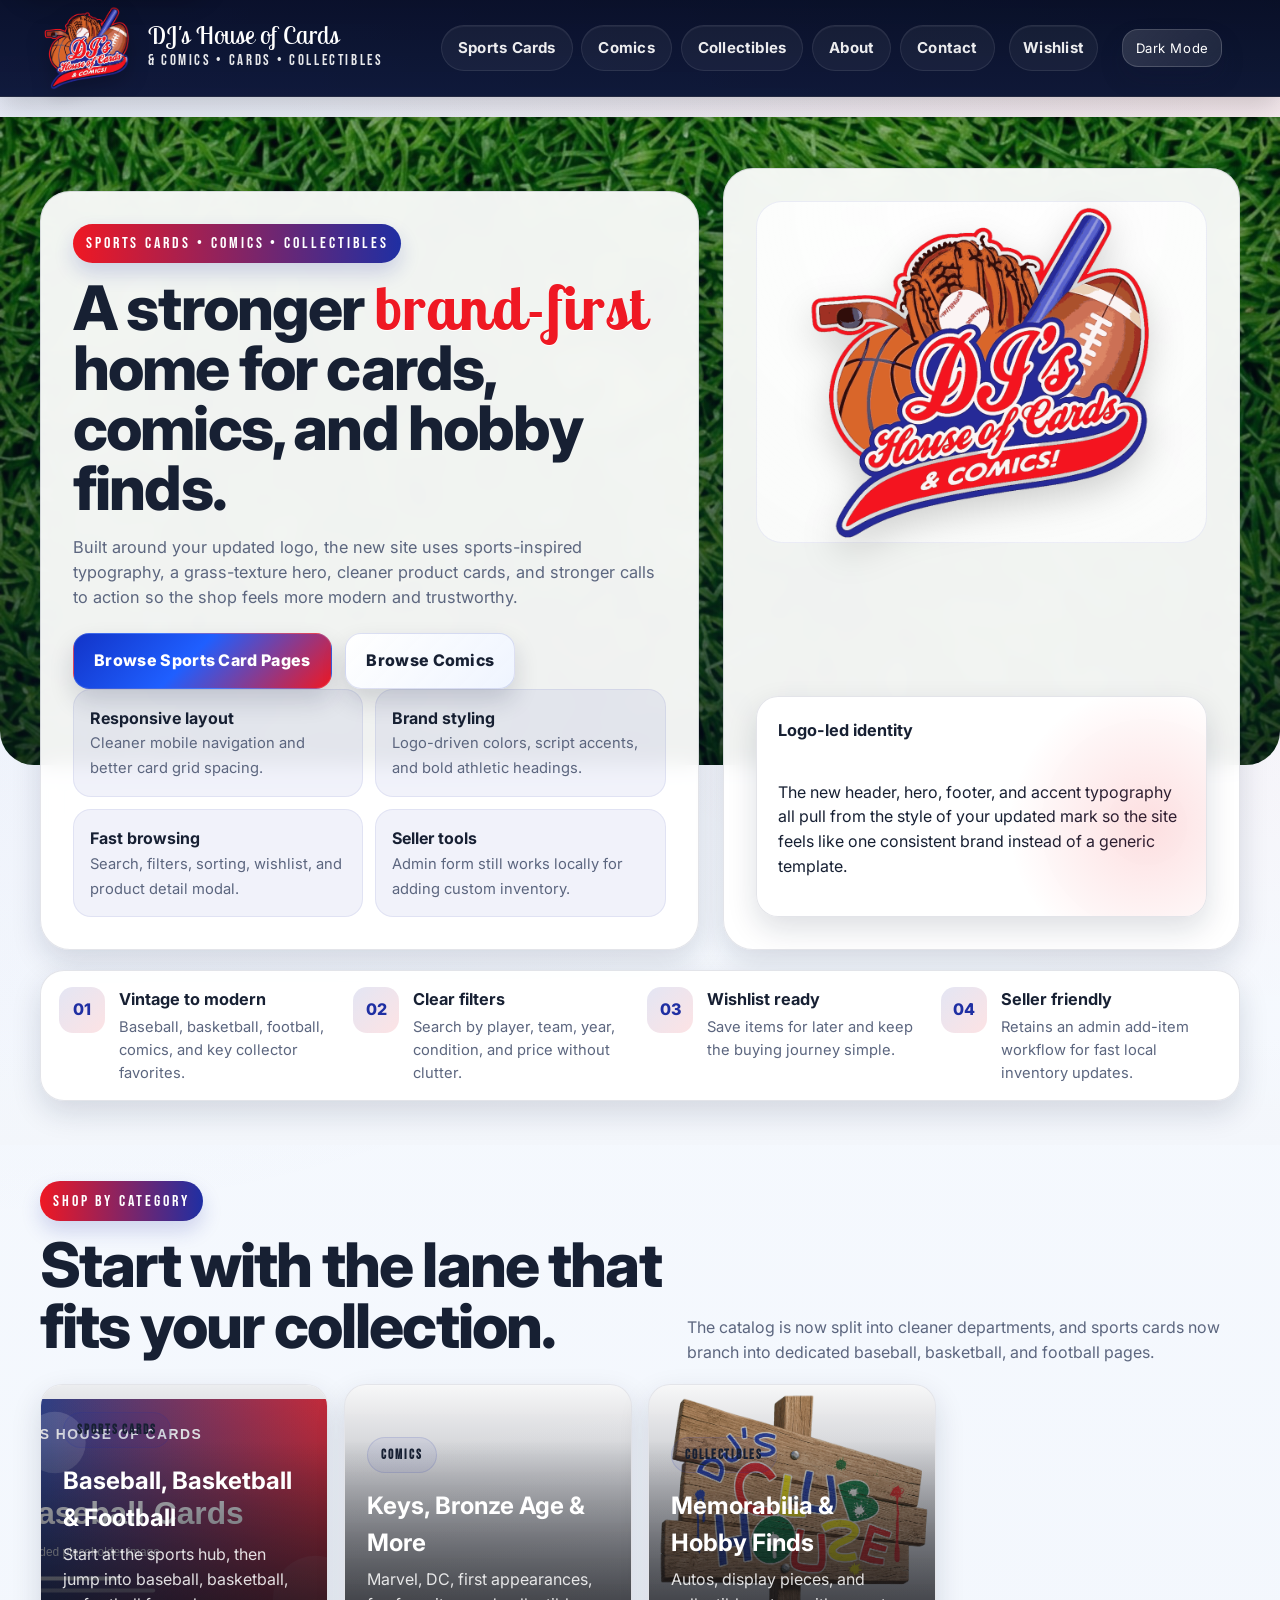
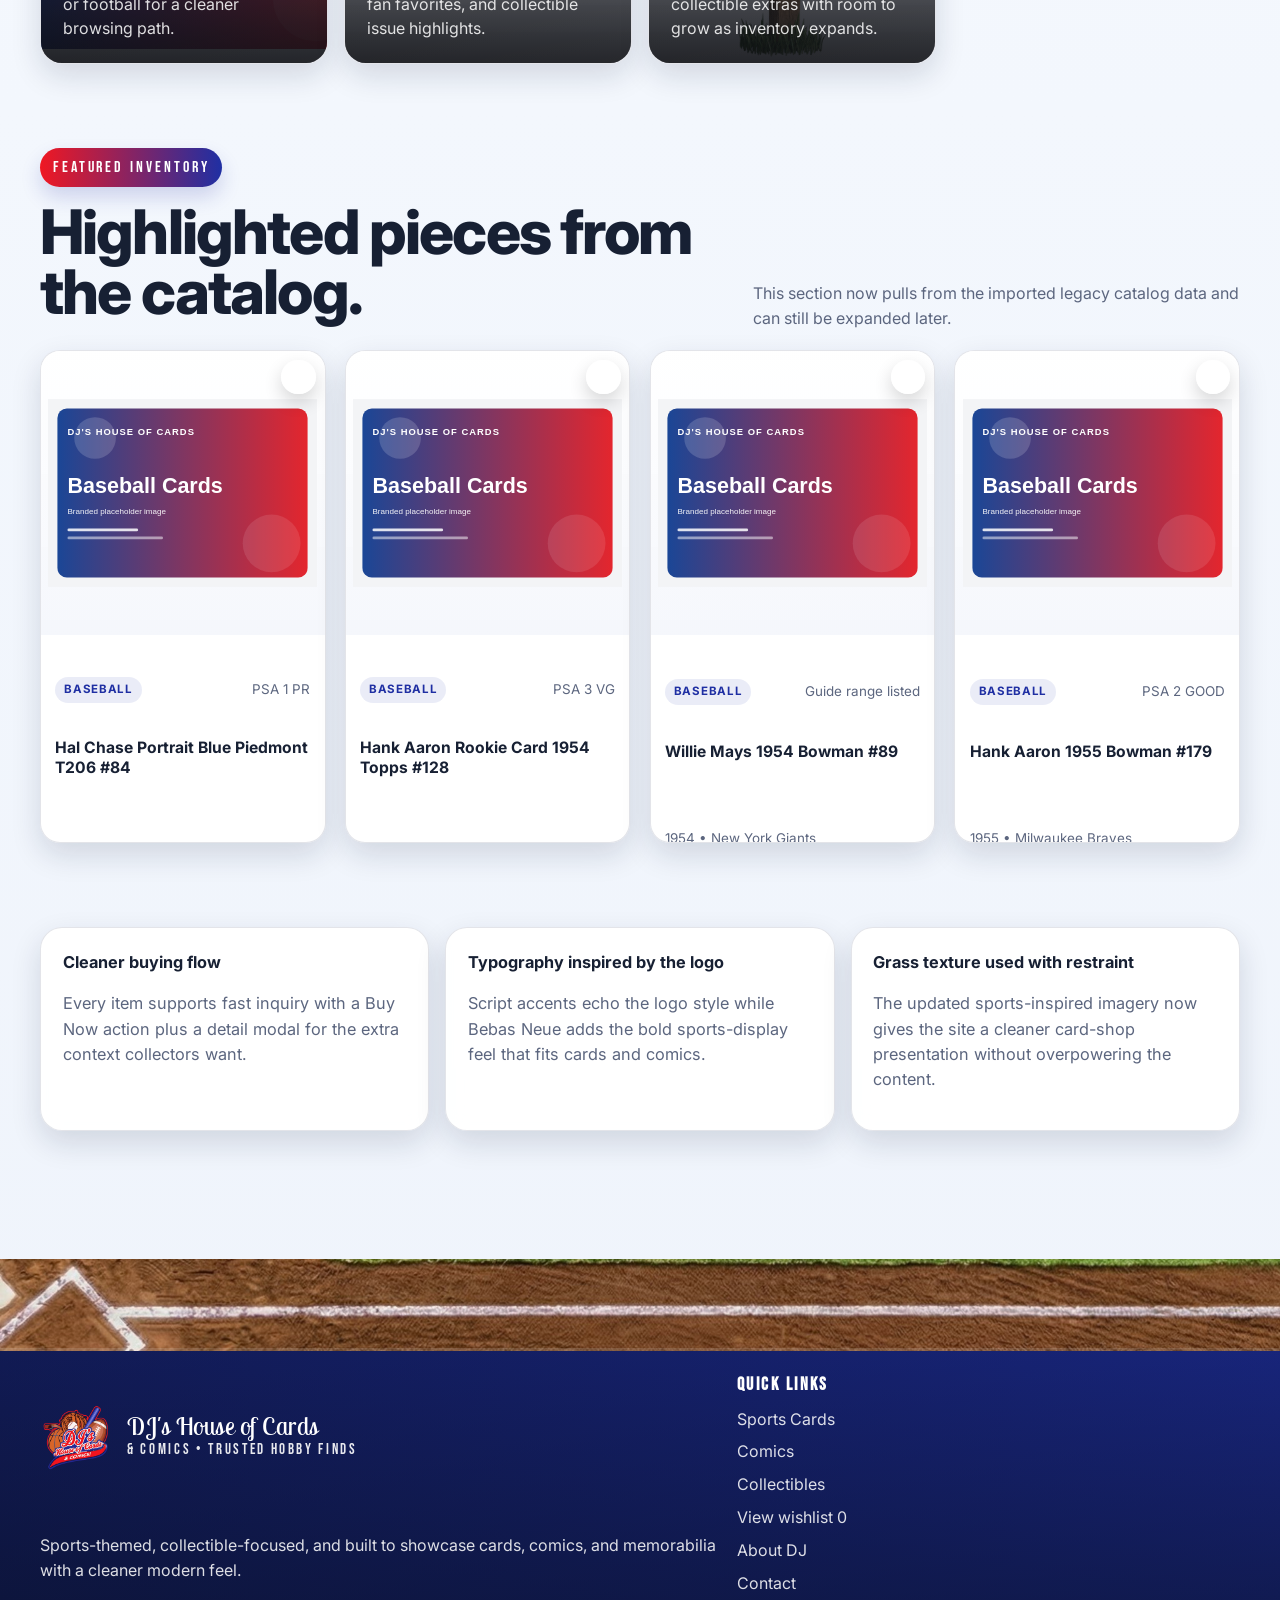
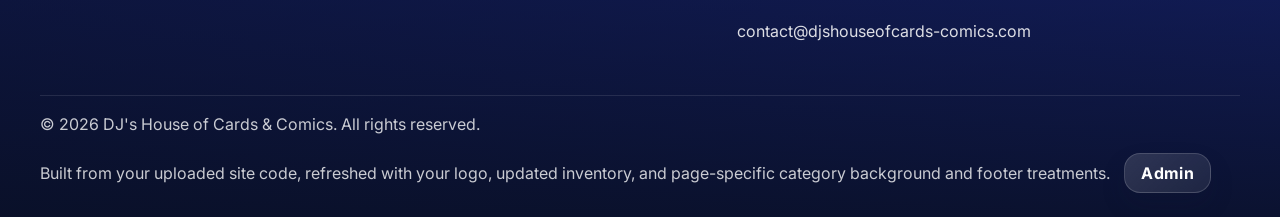
==== commit a65480e8: "Add files via upload" ====
--- a/index.html
+++ b/index.html
@@ -1,12412 +1 @@
-<!DOCTYPE html>
-
-<html lang="en">
-<head>
-<meta charset="utf-8"/>
-<meta content="width=device-width, initial-scale=1.0" name="viewport"/>
-<title>DJ's House of Cards &amp; Comics</title>
-<meta content="Modern sports cards and comics storefront with featured categories, filtered shopping, and collectible-focused branding." name="description"/>
-<link href="https://fonts.googleapis.com" rel="preconnect"/>
-<link crossorigin="" href="https://fonts.gstatic.com" rel="preconnect"/>
-<link href="https://fonts.googleapis.com/css2?family=Bebas+Neue&amp;family=Inter:wght@400;500;600;700;800&amp;family=Lobster+Two:wght@400;700&amp;display=swap" rel="stylesheet"/>
-<link href="styles.css" rel="stylesheet"/>
-</head>
-<body data-page="home"><a class="skip-link" href="#mainContent">Skip to main content</a>
-<header class="site-header">
-<div class="container header-inner">
-<a aria-label="DJ's House of Cards &amp; Comics home" class="brand" href="index.html">
-<img alt="DJ's House of Cards &amp; Comics logo" class="brand-logo" src="assets/dj-logo.png"/>
-<span class="brand-copy">
-<span class="brand-script">DJ's House of Cards</span>
-<span class="brand-kicker">&amp; Comics • Cards • Collectibles</span>
-</span>
-</a>
-<nav aria-label="Primary navigation" class="site-nav" id="siteNav"><ul><li><a class="active" href="index.html">Home</a></li><li><a href="sports-cards.html">Sports Cards</a></li><li><a href="comics.html">Comics</a></li><li><a href="collectibles.html">Collectibles</a></li><li><a href="about.html">About</a></li><li><a href="contact.html">Contact</a></li><li class="header-wishlist-item"><a class="header-wishlist-link" href="wishlist.html">Wishlist</a></li></ul></nav>
-<button aria-controls="siteNav" aria-expanded="false" class="nav-toggle" id="navToggle" type="button">Menu</button>
-<button aria-label="Toggle color theme" class="theme-toggle theme-toggle--compact" id="themeToggle" type="button">Dark Mode</button>
-</div>
-</header>
-<main id="mainContent" tabindex="-1">
-<section class="hero">
-<div class="container hero-grid">
-<div class="hero-copy glass-card">
-<span class="kicker">Sports cards • Comics • Collectibles</span>
-<h1 class="hero-title">A stronger <span class="script-accent">brand-first</span> home for cards, comics, and hobby finds.</h1>
-<p>Built around your updated logo, the new site uses sports-inspired typography, a grass-texture hero, cleaner product cards, and stronger calls to action so the shop feels more modern and trustworthy.</p>
-<div class="hero-actions"><a class="button" href="sports-cards.html">Browse Sports Card Pages</a>
-<a class="button-secondary" href="comics.html">Browse Comics</a></div>
-<div class="hero-notes">
-<div class="note-chip">
-<strong>Responsive layout</strong>
-<span>Cleaner mobile navigation and better card grid spacing.</span>
-</div>
-<div class="note-chip">
-<strong>Brand styling</strong>
-<span>Logo-driven colors, script accents, and bold athletic headings.</span>
-</div>
-<div class="note-chip">
-<strong>Fast browsing</strong>
-<span>Search, filters, sorting, wishlist, and product detail modal.</span>
-</div>
-<div class="note-chip">
-<strong>Seller tools</strong>
-<span>Admin form still works locally for adding custom inventory.</span>
-</div>
-</div>
-</div>
-<div class="hero-brand glass-card">
-<div class="hero-logo-wrap">
-<img alt="DJ's House of Cards &amp; Comics logo" class="hero-logo" src="assets/dj-logo.png"/>
-</div>
-<div class="brand-card">
-<h3>Logo-led identity</h3>
-<p>The new header, hero, footer, and accent typography all pull from the style of your updated mark so the site feels like one consistent brand instead of a generic template.</p>
-</div>
-</div>
-</div>
-<div class="container trust-band">
-<div class="trust-grid">
-<div class="trust-item">
-<div class="icon">01</div>
-<div>
-<h3>Vintage to modern</h3>
-<p>Baseball, basketball, football, comics, and key collector favorites.</p>
-</div>
-</div>
-<div class="trust-item">
-<div class="icon">02</div>
-<div>
-<h3>Clear filters</h3>
-<p>Search by player, team, year, condition, and price without clutter.</p>
-</div>
-</div>
-<div class="trust-item">
-<div class="icon">03</div>
-<div>
-<h3>Wishlist ready</h3>
-<p>Save items for later and keep the buying journey simple.</p>
-</div>
-</div>
-<div class="trust-item">
-<div class="icon">04</div>
-<div>
-<h3>Seller friendly</h3>
-<p>Retains an admin add-item workflow for fast local inventory updates.</p>
-</div>
-</div>
-</div>
-</div>
-</section>
-<section class="section section-top">
-<div class="container">
-<div class="section-heading">
-<div>
-<span class="kicker">Shop by Category</span>
-<h2 class="section-title">Start with the lane that fits your collection.</h2>
-</div>
-<p>The catalog is now split into cleaner departments, and sports cards now branch into dedicated baseball, basketball, and football pages.</p>
-</div>
-<div class="categories-grid">
-<a class="category-card" href="sports-cards.html" style="--category-bg: url('assets/placeholder-baseball.svg');">
-<div class="overlay"></div>
-<span class="category-pill">Sports Cards</span>
-<h3>Baseball, Basketball &amp; Football</h3>
-<p>Start at the sports hub, then jump into baseball, basketball, or football for a cleaner browsing path.</p>
-</a>
-<a class="category-card" href="comics.html" style="--category-bg: url('assets/placeholder-comics.svg');">
-<div class="overlay"></div>
-<span class="category-pill">Comics</span>
-<h3>Keys, Bronze Age &amp; More</h3>
-<p>Marvel, DC, first appearances, fan favorites, and collectible issue highlights.</p>
-</a>
-<a class="category-card" href="collectibles.html" style="--category-bg: url('assets/clubhouse-sign.png');">
-<div class="overlay"></div>
-<span class="category-pill">Collectibles</span>
-<h3>Memorabilia &amp; Hobby Finds</h3>
-<p>Autos, display pieces, and collectible extras with room to grow as inventory expands.</p>
-</a>
-</div>
-</div>
-</section>
-<section class="section">
-<div class="container">
-<div class="section-heading">
-<div>
-<span class="kicker">Featured Inventory</span>
-<h2 class="section-title">Highlighted pieces from the catalog.</h2>
-</div>
-<p>This section now pulls from the imported legacy catalog data and can still be expanded later.</p>
-</div>
-<div class="products-grid" id="featuredProducts"></div>
-</div>
-</section>
-<section class="section">
-<div class="container features-grid">
-<article class="feature-card">
-<h3>Cleaner buying flow</h3>
-<p>Every item supports fast inquiry with a Buy Now action plus a detail modal for the extra context collectors want.</p>
-</article>
-<article class="feature-card">
-<h3>Typography inspired by the logo</h3>
-<p>Script accents echo the logo style while Bebas Neue adds the bold sports-display feel that fits cards and comics.</p>
-</article>
-<article class="feature-card">
-<h3>Grass texture used with restraint</h3>
-<p>The updated sports-inspired imagery now gives the site a cleaner card-shop presentation without overpowering the content.</p>
-</article>
-</div>
-</section>
-<script id="productData" type="application/json">
-[
-  {
-    "id": 1,
-    "name": "Hal Chase Portrait Blue Piedmont T206 #84",
-    "category": "Baseball",
-    "team": "New York Highlanders",
-    "year": 1909,
-    "condition": "PSA 1 PR",
-    "price": 120.0,
-    "priceLabel": "$90.00-$150.00",
-    "image": "assets/placeholder-baseball.svg",
-    "description": "Imported from the legacy 1909–1950s baseball page. T206 Hal Chase Portrait Blue Piedmont card with original Beckett-style guide range shown on the old site.",
-    "legacyImageLabel": "ChaseT206",
-    "sourcePage": "Baseball 1950s"
-  },
-  {
-    "id": 2,
-    "name": "Hank Aaron Rookie Card 1954 Topps #128",
-    "category": "Baseball",
-    "team": "Milwaukee Braves",
-    "year": 1954,
-    "condition": "PSA 3 VG",
-    "price": 3750.0,
-    "priceLabel": "$2,500.00-$5,000.00",
-    "image": "assets/placeholder-baseball.svg",
-    "description": "Legacy live-site import of the marquee Hank Aaron rookie listing from the 1950s baseball page.",
-    "legacyImageLabel": "Aaron128PSA3",
-    "sourcePage": "Baseball 1950s"
-  },
-  {
-    "id": 3,
-    "name": "Willie Mays 1954 Bowman #89",
-    "category": "Baseball",
-    "team": "New York Giants",
-    "year": 1954,
-    "condition": "Guide range listed",
-    "price": 425.0,
-    "priceLabel": "$250.00-$600.00",
-    "image": "assets/placeholder-baseball.svg",
-    "description": "Imported from the legacy baseball site. 1954 Bowman Willie Mays with the original guide range preserved.",
-    "legacyImageLabel": "Mays89",
-    "sourcePage": "Baseball 1950s"
-  },
-  {
-    "id": 4,
-    "name": "Hank Aaron 1955 Bowman #179",
-    "category": "Baseball",
-    "team": "Milwaukee Braves",
-    "year": 1955,
-    "condition": "PSA 2 GOOD",
-    "price": 275.0,
-    "priceLabel": "$150.00-$400.00",
-    "image": "assets/placeholder-baseball.svg",
-    "description": "Imported from the legacy baseball catalog. 1955 Bowman Hank Aaron listing with original price guide range.",
-    "legacyImageLabel": "Aaron179PSA2",
-    "sourcePage": "Baseball 1950s"
-  },
-  {
-    "id": 5,
-    "name": "Hank Aaron 1955 Topps #47",
-    "category": "Baseball",
-    "team": "Milwaukee Braves",
-    "year": 1955,
-    "condition": "PSA 6 EX-MT",
-    "price": 450.0,
-    "priceLabel": "$300.00-$600.00",
-    "image": "assets/placeholder-baseball.svg",
-    "description": "Legacy 1955 Topps Hank Aaron listing from the live site.",
-    "legacyImageLabel": "Aaron47PSA6",
-    "sourcePage": "Baseball 1950s"
-  },
-  {
-    "id": 6,
-    "name": "Sandy Koufax Rookie Card 1955 Topps #123",
-    "category": "Baseball",
-    "team": "Brooklyn Dodgers",
-    "year": 1955,
-    "condition": "PSA 4 VG-EX",
-    "price": 1150.0,
-    "priceLabel": "$800.00-$1,500.00",
-    "image": "assets/placeholder-baseball.svg",
-    "description": "Imported from the old live site's 1950s baseball page.",
-    "legacyImageLabel": "Koufax123",
-    "sourcePage": "Baseball 1950s"
-  },
-  {
-    "id": 7,
-    "name": "Willie Mays 1955 Bowman #184",
-    "category": "Baseball",
-    "team": "New York Giants",
-    "year": 1955,
-    "condition": "PSA 5 EX",
-    "price": 350.0,
-    "priceLabel": "$200.00-$500.00",
-    "image": "assets/baseball-cards/Mays184.jpeg",
-    "description": "Imported from the old site's 1950s baseball inventory.",
-    "legacyImageLabel": "55Mays184",
-    "sourcePage": "Baseball 1950s"
-  },
-  {
-    "id": 8,
-    "name": "Hank Aaron UER DP 1956 Topps #31 White Back",
-    "category": "Baseball",
-    "team": "Milwaukee Braves",
-    "year": 1956,
-    "condition": "PSA 6 EX-MT",
-    "price": 275.0,
-    "priceLabel": "$150.00-$400.00",
-    "image": "assets/baseball-cards/Aaron31.jpeg",
-    "description": "Legacy live-site listing preserved from the 1956 Topps section.",
-    "legacyImageLabel": "Aaron31",
-    "sourcePage": "Baseball 1950s"
-  },
-  {
-    "id": 9,
-    "name": "Sandy Koufax 1956 Topps #79 White Back",
-    "category": "Baseball",
-    "team": "",
-    "year": 1956,
-    "condition": "PSA 5 EX",
-    "price": 300.0,
-    "priceLabel": "$200.00-$400.00",
-    "image": "assets/baseball-cards/Koufax79PSA5.jpeg",
-    "description": "Imported from the legacy baseball 1950s page of the original live site.",
-    "legacyImageLabel": "Koufax79PSA5",
-    "sourcePage": "Baseball 1950s"
-  },
-  {
-    "id": 10,
-    "name": "Willie Mays 1956 Topps #130 Gray Back",
-    "category": "Baseball",
-    "team": "New York Giants",
-    "year": 1956,
-    "condition": "PSA 5 EX",
-    "price": 350.0,
-    "priceLabel": "$200.00-$500.00",
-    "image": "assets/baseball-cards/Mays130.jpeg",
-    "description": "Imported from the legacy baseball catalog with original guide range.",
-    "legacyImageLabel": "Mays1956",
-    "sourcePage": "Baseball 1950s"
-  },
-  {
-    "id": 11,
-    "name": "Eddie Mathews Jr. 1957 Topps #250",
-    "category": "Baseball",
-    "team": "",
-    "year": 1957,
-    "condition": "Guide range listed",
-    "price": 42.5,
-    "priceLabel": "$25.00-$60.00",
-    "image": "assets/placeholder-baseball.svg",
-    "description": "Imported from the legacy baseball 1950s page of the original live site.",
-    "legacyImageLabel": "Mathews250",
-    "sourcePage": "Baseball 1950s"
-  },
-  {
-    "id": 12,
-    "name": "Hank Aaron UER 1957 Topps #20",
-    "category": "Baseball",
-    "team": "Milwaukee Braves",
-    "year": 1957,
-    "condition": "PSA 4 VG-EX",
-    "price": 212.5,
-    "priceLabel": "$125.00-$300.00",
-    "image": "assets/placeholder-baseball.svg",
-    "description": "Legacy 1957 Topps Hank Aaron uncorrected-error listing from the old site.",
-    "legacyImageLabel": "Aaron20",
-    "sourcePage": "Baseball 1950s"
-  },
-  {
-    "id": 13,
-    "name": "Hank Aaron 1958 Topps #30",
-    "category": "Baseball",
-    "team": "",
-    "year": 1958,
-    "condition": "PSA 6 EX-MT",
-    "price": 212.5,
-    "priceLabel": "$125.00-$300.00",
-    "image": "assets/placeholder-baseball.svg",
-    "description": "Imported from the legacy baseball 1950s page of the original live site.",
-    "legacyImageLabel": "Aaron30PSA6",
-    "sourcePage": "Baseball 1950s"
-  },
-  {
-    "id": 14,
-    "name": "Hank Aaron All-Star 1958 Topps #488",
-    "category": "Baseball",
-    "team": "",
-    "year": 1958,
-    "condition": "PSA 7 NM",
-    "price": 55.0,
-    "priceLabel": "$30.00-$80.00",
-    "image": "assets/placeholder-baseball.svg",
-    "description": "Imported from the legacy baseball 1950s page of the original live site.",
-    "legacyImageLabel": "Aaron488",
-    "sourcePage": "Baseball 1950s"
-  },
-  {
-    "id": 15,
-    "name": "Mickey Mantle / Hank Aaron World Series Batting Foes 1958 Topps #418",
-    "category": "Baseball",
-    "team": "Yankees / Braves",
-    "year": 1958,
-    "condition": "PSA 5 EX",
-    "price": 212.5,
-    "priceLabel": "$125.00-$300.00",
-    "image": "assets/placeholder-baseball.svg",
-    "description": "Legacy combo-card listing imported from the old site.",
-    "legacyImageLabel": "MantleAaronPSA",
-    "sourcePage": "Baseball 1950s"
-  },
-  {
-    "id": 16,
-    "name": "Willie Mays 1958 Topps #5",
-    "category": "Baseball",
-    "team": "San Francisco Giants",
-    "year": 1958,
-    "condition": "PSA 5.5 EX+",
-    "price": 212.5,
-    "priceLabel": "$125.00-$300.00",
-    "image": "assets/placeholder-baseball.svg",
-    "description": "Imported from the legacy 1950s baseball page.",
-    "legacyImageLabel": "Mays1958PSA",
-    "sourcePage": "Baseball 1950s"
-  },
-  {
-    "id": 17,
-    "name": "Willie Mays All-Star 1958 Topps #486",
-    "category": "Baseball",
-    "team": "",
-    "year": 1958,
-    "condition": "PSA 6 EX-MT",
-    "price": 70.0,
-    "priceLabel": "$40.00-$100.00",
-    "image": "assets/placeholder-baseball.svg",
-    "description": "Imported from the legacy baseball 1950s page of the original live site.",
-    "legacyImageLabel": "Mays486PSA6",
-    "sourcePage": "Baseball 1950s"
-  },
-  {
-    "id": 18,
-    "name": "1946 Most Valuable Player 1959 Fleer Ted Williams #32",
-    "category": "Baseball",
-    "team": "",
-    "year": 1959,
-    "condition": "PSA 8.5 NM-MT+",
-    "price": 11.25,
-    "priceLabel": "$7.50-$15.00",
-    "image": "assets/baseball-cards/TedFleer32.jpeg",
-    "description": "Imported from the legacy baseball 1950s page of the original live site.",
-    "legacyImageLabel": "TedFleer32",
-    "sourcePage": "Baseball 1950s"
-  },
-  {
-    "id": 19,
-    "name": "1953 Ted Crash Lands Jet 1959 Fleer Ted Williams #47",
-    "category": "Baseball",
-    "team": "",
-    "year": 1959,
-    "condition": "PSA 8 NM-MT",
-    "price": 11.25,
-    "priceLabel": "$7.50-$15.00",
-    "image": "assets/placeholder-baseball.svg",
-    "description": "Imported from the legacy baseball 1950s page of the original live site.",
-    "legacyImageLabel": "Williams47",
-    "sourcePage": "Baseball 1950s"
-  },
-  {
-    "id": 20,
-    "name": "Fence Busters Aaron-Mathews 1959 Topps #212",
-    "category": "Baseball",
-    "team": "Milwaukee Braves",
-    "year": 1959,
-    "condition": "PSA 5 EX",
-    "price": 42.5,
-    "priceLabel": "$25.00-$60.00",
-    "image": "assets/placeholder-baseball.svg",
-    "description": "Legacy 1959 Topps Braves insert listing preserved from the live site.",
-    "legacyImageLabel": "AaronMatthews212",
-    "sourcePage": "Baseball 1950s"
-  },
-  {
-    "id": 21,
-    "name": "Hank Aaron 1959 Topps #380",
-    "category": "Baseball",
-    "team": "Milwaukee Braves",
-    "year": 1959,
-    "condition": "PSA 6 EX-MT",
-    "price": 137.5,
-    "priceLabel": "$75.00-$200.00",
-    "image": "assets/placeholder-baseball.svg",
-    "description": "Imported from the 1959 Topps section of the legacy baseball page.",
-    "legacyImageLabel": "Aaron380PSA6",
-    "sourcePage": "Baseball 1950s"
-  },
-  {
-    "id": 22,
-    "name": "Mantle Hits 42nd Homer for Crown 1959 Topps #461",
-    "category": "Baseball",
-    "team": "",
-    "year": 1959,
-    "condition": "PSA 6 EX-MT",
-    "price": 70.0,
-    "priceLabel": "$40.00-$100.00",
-    "image": "assets/placeholder-baseball.svg",
-    "description": "Imported from the legacy baseball 1950s page of the original live site.",
-    "legacyImageLabel": "Mantle461",
-    "sourcePage": "Baseball 1950s"
-  },
-  {
-    "id": 23,
-    "name": "N.L. Hitting Kings Ashburn/Mays 1959 Topps #317",
-    "category": "Baseball",
-    "team": "",
-    "year": 1959,
-    "condition": "PSA 5 EX",
-    "price": 35.0,
-    "priceLabel": "$20.00-$50.00",
-    "image": "assets/placeholder-baseball.svg",
-    "description": "Imported from the legacy baseball 1950s page of the original live site.",
-    "legacyImageLabel": "1959PSA5",
-    "sourcePage": "Baseball 1950s"
-  },
-  {
-    "id": 24,
-    "name": "Two Famous Fisherman (Williams & Sam Snead) 1959 Fleer Ted Williams #67",
-    "category": "Baseball",
-    "team": "",
-    "year": 1959,
-    "condition": "PSA 7 NM",
-    "price": 30.0,
-    "priceLabel": "$20.00-$40.00",
-    "image": "assets/placeholder-baseball.svg",
-    "description": "Imported from the legacy baseball 1950s page of the original live site.",
-    "legacyImageLabel": "TedFleer67",
-    "sourcePage": "Baseball 1950s"
-  },
-  {
-    "id": 25,
-    "name": "Willie Mays 1959 Topps #50",
-    "category": "Baseball",
-    "team": "San Francisco Giants",
-    "year": 1959,
-    "condition": "PSA 5 EX",
-    "price": 105.0,
-    "priceLabel": "$60.00-$150.00",
-    "image": "assets/placeholder-baseball.svg",
-    "description": "Imported from the legacy baseball site with the original guide range.",
-    "legacyImageLabel": "Mays50PSA5",
-    "sourcePage": "Baseball 1950s"
-  },
-  {
-    "id": 26,
-    "name": "Willie Mays All Star 1959 Topps #563",
-    "category": "Baseball",
-    "team": "",
-    "year": 1959,
-    "condition": "PSA 5 EX",
-    "price": 70.0,
-    "priceLabel": "$40.00-$100.00",
-    "image": "assets/placeholder-baseball.svg",
-    "description": "Imported from the legacy baseball 1950s page of the original live site.",
-    "legacyImageLabel": "Mays563PSA5",
-    "sourcePage": "Baseball 1950s"
-  },
-  {
-    "id": 27,
-    "name": "Bob (Roberto) Clemente 1960 Topps #326",
-    "category": "Baseball",
-    "team": "",
-    "year": 1960,
-    "condition": "PSA 2 GOOD",
-    "price": 150.0,
-    "priceLabel": "$100.00-$200.00",
-    "image": "assets/placeholder-baseball.svg",
-    "description": "Imported from the legacy baseball 1960s page of the original live site.",
-    "legacyImageLabel": "Clemente326PSA2",
-    "sourcePage": "Baseball 1960s"
-  },
-  {
-    "id": 28,
-    "name": "Carl Yastrzemski Rookie Card 1960 Topps #148",
-    "category": "Baseball",
-    "team": "Boston Red Sox",
-    "year": 1960,
-    "condition": "PSA 6 EX-MT",
-    "price": 175.0,
-    "priceLabel": "$100.00-$250.00",
-    "image": "assets/baseball-cards/Yaz148.jpeg",
-    "description": "Imported from the old site's 1960s baseball inventory.",
-    "legacyImageLabel": "Yaz148",
-    "sourcePage": "Baseball 1960s"
-  },
-  {
-    "id": 29,
-    "name": "Ernie Banks 1960 Topps #10",
-    "category": "Baseball",
-    "team": "",
-    "year": 1960,
-    "condition": "Guide range listed",
-    "price": 70.0,
-    "priceLabel": "$40.00-$100.00",
-    "image": "assets/placeholder-baseball.svg",
-    "description": "Imported from the legacy baseball 1960s page of the original live site.",
-    "legacyImageLabel": "Banks10",
-    "sourcePage": "Baseball 1960s"
-  },
-  {
-    "id": 30,
-    "name": "Hank Aaron 1960 Topps #300",
-    "category": "Baseball",
-    "team": "Milwaukee Braves",
-    "year": 1960,
-    "condition": "PSA 7 NM (OC)",
-    "price": 175.0,
-    "priceLabel": "$100.00-$250.00",
-    "image": "assets/placeholder-baseball.svg",
-    "description": "Imported from the legacy 1960s baseball page.",
-    "legacyImageLabel": "Aaron300PSA7",
-    "sourcePage": "Baseball 1960s"
-  },
-  {
-    "id": 31,
-    "name": "Harmon Killebrew 1960 Topps #210",
-    "category": "Baseball",
-    "team": "",
-    "year": 1960,
-    "condition": "PSA 2 GOOD",
-    "price": 42.5,
-    "priceLabel": "$25.00-$60.00",
-    "image": "assets/placeholder-baseball.svg",
-    "description": "Imported from the legacy baseball 1960s page of the original live site.",
-    "legacyImageLabel": "Killebrew210PSA2",
-    "sourcePage": "Baseball 1960s"
-  },
-  {
-    "id": 32,
-    "name": "Joe Morgan 1960 Topps #229",
-    "category": "Baseball",
-    "team": "",
-    "year": 1960,
-    "condition": "Guide range listed",
-    "price": 2.75,
-    "priceLabel": "$1.50-$4.00",
-    "image": "assets/placeholder-baseball.svg",
-    "description": "Imported from the legacy baseball 1960s page of the original live site.",
-    "legacyImageLabel": "Morgan229",
-    "sourcePage": "Baseball 1960s"
-  },
-  {
-    "id": 33,
-    "name": "Master & Mentor Willie Mays / Bill Rigney 1960 Topps #7",
-    "category": "Baseball",
-    "team": "San Francisco Giants",
-    "year": 1960,
-    "condition": "PSA 6 EX-MT",
-    "price": 21.0,
-    "priceLabel": "$12.00-$30.00",
-    "image": "assets/placeholder-baseball.svg",
-    "description": "Legacy live-site import from the 1960s baseball page.",
-    "legacyImageLabel": "Mays19607",
-    "sourcePage": "Baseball 1960s"
-  },
-  {
-    "id": 34,
-    "name": "Mickey Mantle 1960 Topps #350",
-    "category": "Baseball",
-    "team": "New York Yankees",
-    "year": 1960,
-    "condition": "PSA 4 VG-EX",
-    "price": 600.0,
-    "priceLabel": "$400.00-$800.00",
-    "image": "assets/baseball-cards/Mantle350PSA4.jpeg",
-    "description": "Imported from the old live site's 1960s page.",
-    "legacyImageLabel": "Mantle350PSA4",
-    "sourcePage": "Baseball 1960s"
-  },
-  {
-    "id": 35,
-    "name": "Sandy Koufax 1960 Topps #343",
-    "category": "Baseball",
-    "team": "Los Angeles Dodgers",
-    "year": 1960,
-    "condition": "PSA 6 EX-MT",
-    "price": 90.0,
-    "priceLabel": "$60.00-$120.00",
-    "image": "assets/placeholder-baseball.svg",
-    "description": "Legacy 1960 Topps Koufax listing from the old site.",
-    "legacyImageLabel": "Koufax343PSA6",
-    "sourcePage": "Baseball 1960s"
-  },
-  {
-    "id": 36,
-    "name": "Stan Musial 1960 Topps #250",
-    "category": "Baseball",
-    "team": "",
-    "year": 1960,
-    "condition": "PSA 4 VG-EX",
-    "price": 75.0,
-    "priceLabel": "$50.00-$100.00",
-    "image": "assets/placeholder-baseball.svg",
-    "description": "Imported from the legacy baseball 1960s page of the original live site.",
-    "legacyImageLabel": "Musial250PSA4",
-    "sourcePage": "Baseball 1960s"
-  },
-  {
-    "id": 37,
-    "name": "Willie Mays 1960 Topps #200",
-    "category": "Baseball",
-    "team": "San Francisco Giants",
-    "year": 1960,
-    "condition": "PSA 6 EX-MT",
-    "price": 162.5,
-    "priceLabel": "$75.00-$250.00",
-    "image": "assets/baseball-cards/Mays200PSA5.jpeg",
-    "description": "Legacy 1960 Topps Willie Mays listing preserved from the live site.",
-    "legacyImageLabel": "Mays200PSA62",
-    "sourcePage": "Baseball 1960s"
-  },
-  {
-    "id": 38,
-    "name": "Yogi Berra 1960 Topps #480",
-    "category": "Baseball",
-    "team": "",
-    "year": 1960,
-    "condition": "PSA 4 VG-EX",
-    "price": 70.0,
-    "priceLabel": "$40.00-$100.00",
-    "image": "assets/placeholder-baseball.svg",
-    "description": "Imported from the legacy baseball 1960s page of the original live site.",
-    "legacyImageLabel": "60BerraPSA4",
-    "sourcePage": "Baseball 1960s"
-  },
-  {
-    "id": 39,
-    "name": "Bob Gibson 1961 Topps #211",
-    "category": "Baseball",
-    "team": "",
-    "year": 1961,
-    "condition": "Guide range listed",
-    "price": 35.0,
-    "priceLabel": "$20.00-$50.00",
-    "image": "assets/placeholder-baseball.svg",
-    "description": "Imported from the legacy baseball 1960s page of the original live site.",
-    "legacyImageLabel": "Gibson211",
-    "sourcePage": "Baseball 1960s"
-  },
-  {
-    "id": 40,
-    "name": "Carl Yastrzemski 1961 Topps #287",
-    "category": "Baseball",
-    "team": "",
-    "year": 1961,
-    "condition": "PSA 4 VG-EX",
-    "price": null,
-    "priceLabel": "Contact for price",
-    "image": "assets/placeholder-baseball.svg",
-    "description": "Imported from the legacy baseball 1960s page of the original live site.",
-    "legacyImageLabel": "Yaz1961287",
-    "sourcePage": "Baseball 1960s"
-  },
-  {
-    "id": 41,
-    "name": "Chicago Cubs 1961 Topps #122",
-    "category": "Baseball",
-    "team": "",
-    "year": 1961,
-    "condition": "Guide range listed",
-    "price": 5.5,
-    "priceLabel": "$3.00-$8.00",
-    "image": "assets/placeholder-baseball.svg",
-    "description": "Imported from the legacy baseball 1960s page of the original live site.",
-    "legacyImageLabel": "Cubs121",
-    "sourcePage": "Baseball 1960s"
-  },
-  {
-    "id": 42,
-    "name": "Hank Aaron 1957 National League MVP 1961 Topps #484",
-    "category": "Baseball",
-    "team": "",
-    "year": 1961,
-    "condition": "PSA 4 VG-EX",
-    "price": 42.5,
-    "priceLabel": "$25.00-$60.00",
-    "image": "assets/placeholder-baseball.svg",
-    "description": "Imported from the legacy baseball 1960s page of the original live site.",
-    "legacyImageLabel": "Aaron484PSA4",
-    "sourcePage": "Baseball 1960s"
-  },
-  {
-    "id": 43,
-    "name": "Hank Aaron 1961 Post #107",
-    "category": "Baseball",
-    "team": "",
-    "year": 1961,
-    "condition": "Guide range listed",
-    "price": null,
-    "priceLabel": "Contact for price",
-    "image": "assets/placeholder-baseball.svg",
-    "description": "Imported from the legacy baseball 1960s page of the original live site.",
-    "legacyImageLabel": "AaronPost",
-    "sourcePage": "Baseball 1960s"
-  },
-  {
-    "id": 44,
-    "name": "Hank Aaron 1961 Topps #415",
-    "category": "Baseball",
-    "team": "",
-    "year": 1961,
-    "condition": "PSA 6 EX-MT",
-    "price": 137.5,
-    "priceLabel": "$75.00-$200.00",
-    "image": "assets/placeholder-baseball.svg",
-    "description": "Imported from the legacy baseball 1960s page of the original live site.",
-    "legacyImageLabel": "Aaron415",
-    "sourcePage": "Baseball 1960s"
-  },
-  {
-    "id": 45,
-    "name": "Hank Aaron 1961 Topps Baseball Stamps",
-    "category": "Baseball",
-    "team": "",
-    "year": 1961,
-    "condition": "Guide range listed",
-    "price": null,
-    "priceLabel": "Contact for price",
-    "image": "assets/placeholder-baseball.svg",
-    "description": "Imported from the legacy baseball 1960s page of the original live site.",
-    "legacyImageLabel": "AaronStamp",
-    "sourcePage": "Baseball 1960s"
-  },
-  {
-    "id": 46,
-    "name": "National League Batting Leaders Groat/Larker/Mays/Clemente 1961 Topps #41",
-    "category": "Baseball",
-    "team": "",
-    "year": 1961,
-    "condition": "Guide range listed",
-    "price": 17.5,
-    "priceLabel": "$10.00-$25.00",
-    "image": "assets/baseball-cards/NLLeaders41 1.jpeg",
-    "description": "Imported from the legacy baseball 1960s page of the original live site.",
-    "legacyImageLabel": "NLLeaders41",
-    "sourcePage": "Baseball 1960s"
-  },
-  {
-    "id": 47,
-    "name": "National League Home Run Leaders Banks/Aaron/Mathews/Boyer 1961 Topps #43",
-    "category": "Baseball",
-    "team": "",
-    "year": 1961,
-    "condition": "Guide range listed",
-    "price": 17.5,
-    "priceLabel": "$10.00-$25.00",
-    "image": "assets/placeholder-baseball.svg",
-    "description": "Imported from the legacy baseball 1960s page of the original live site.",
-    "legacyImageLabel": "NLHRChamps43",
-    "sourcePage": "Baseball 1960s"
-  },
-  {
-    "id": 48,
-    "name": "Sandy Koufax 1961 Topps #344",
-    "category": "Baseball",
-    "team": "",
-    "year": 1961,
-    "condition": "PSA 7 NM",
-    "price": 75.0,
-    "priceLabel": "$50.00-$100.00",
-    "image": "assets/baseball-cards/Koufax344.jpeg",
-    "description": "Imported from the legacy baseball 1960s page of the original live site.",
-    "legacyImageLabel": "Koufax344",
-    "sourcePage": "Baseball 1960s"
-  },
-  {
-    "id": 49,
-    "name": "Ted Kluszewski 1961 Topps #65",
-    "category": "Baseball",
-    "team": "",
-    "year": 1961,
-    "condition": "Guide range listed",
-    "price": 2.75,
-    "priceLabel": "$1.50-$4.00",
-    "image": "assets/placeholder-baseball.svg",
-    "description": "Imported from the legacy baseball 1960s page of the original live site.",
-    "legacyImageLabel": "Kluszewski65",
-    "sourcePage": "Baseball 1960s"
-  },
-  {
-    "id": 50,
-    "name": "Willie Mays 1954 National League MVP 1961 Topps #482",
-    "category": "Baseball",
-    "team": "",
-    "year": 1961,
-    "condition": "PSA 6 EX-MT",
-    "price": 42.5,
-    "priceLabel": "$25.00-$60.00",
-    "image": "assets/placeholder-baseball.svg",
-    "description": "Imported from the legacy baseball 1960s page of the original live site.",
-    "legacyImageLabel": "Mays482",
-    "sourcePage": "Baseball 1960s"
-  },
-  {
-    "id": 51,
-    "name": "Willie Mays 1961 Topps #150",
-    "category": "Baseball",
-    "team": "",
-    "year": 1961,
-    "condition": "PSA 6 EX-MT",
-    "price": 70.0,
-    "priceLabel": "$40.00-$100.00",
-    "image": "assets/baseball-cards/Mays150.jpeg",
-    "description": "Imported from the legacy baseball 1960s page of the original live site.",
-    "legacyImageLabel": "Mays150PSA6",
-    "sourcePage": "Baseball 1960s"
-  },
-  {
-    "id": 52,
-    "name": "Willie Mays 1961 Topps Baseball Stamps",
-    "category": "Baseball",
-    "team": "",
-    "year": 1961,
-    "condition": "Guide range listed",
-    "price": null,
-    "priceLabel": "Contact for price",
-    "image": "assets/placeholder-baseball.svg",
-    "description": "Imported from the legacy baseball 1960s page of the original live site.",
-    "legacyImageLabel": "MaysStamp",
-    "sourcePage": "Baseball 1960s"
-  },
-  {
-    "id": 53,
-    "name": "1961 National League Home Run Leaders 1962 Topps #54",
-    "category": "Baseball",
-    "team": "",
-    "year": 1962,
-    "condition": "PSA 6 EX-MT",
-    "price": 14.0,
-    "priceLabel": "$8.00-$20.00",
-    "image": "assets/placeholder-baseball.svg",
-    "description": "Imported from the legacy baseball 1960s page of the original live site.",
-    "legacyImageLabel": null,
-    "sourcePage": "Baseball 1960s"
-  },
-  {
-    "id": 54,
-    "name": "Hank Aaron 1962 Topps #320",
-    "category": "Baseball",
-    "team": "",
-    "year": 1962,
-    "condition": "PSA 8 NM-MT (OC)",
-    "price": 105.0,
-    "priceLabel": "$60.00-$150.00",
-    "image": "assets/placeholder-baseball.svg",
-    "description": "Imported from the legacy baseball 1960s page of the original live site.",
-    "legacyImageLabel": "AaronPSA320",
-    "sourcePage": "Baseball 1960s"
-  },
-  {
-    "id": 55,
-    "name": "Hank Aaron 1962 Topps #320",
-    "category": "Baseball",
-    "team": "",
-    "year": 1962,
-    "condition": "PSA 5 EX",
-    "price": 105.0,
-    "priceLabel": "$60.00-$150.00",
-    "image": "assets/baseball-cards/62AaronPSA5.jpg",
-    "description": "Imported from the legacy baseball 1960s page of the original live site.",
-    "legacyImageLabel": "62AaronPSA5",
-    "sourcePage": "Baseball 1960s"
-  },
-  {
-    "id": 56,
-    "name": "Hank Aaron All-Star 1962 Topps #394",
-    "category": "Baseball",
-    "team": "",
-    "year": 1962,
-    "condition": "PSA 5 EX",
-    "price": 42.5,
-    "priceLabel": "$25.00-$60.00",
-    "image": "assets/baseball-cards/62Aaron394PSA5.jpg",
-    "description": "Imported from the legacy baseball 1960s page of the original live site.",
-    "legacyImageLabel": "62Aaron394PSA5",
-    "sourcePage": "Baseball 1960s"
-  },
-  {
-    "id": 57,
-    "name": "Harmon Killebrew 1962 Topps #70",
-    "category": "Baseball",
-    "team": "",
-    "year": 1962,
-    "condition": "Guide range listed",
-    "price": 27.5,
-    "priceLabel": "$15.00-$40.00",
-    "image": "assets/placeholder-baseball.svg",
-    "description": "Imported from the legacy baseball 1960s page of the original live site.",
-    "legacyImageLabel": "Killebrew70",
-    "sourcePage": "Baseball 1960s"
-  },
-  {
-    "id": 58,
-    "name": "San Francisco Giants 1962 Topps #226",
-    "category": "Baseball",
-    "team": "",
-    "year": 1962,
-    "condition": "Guide range listed",
-    "price": 7.0,
-    "priceLabel": "$4.00-$10.00",
-    "image": "assets/placeholder-baseball.svg",
-    "description": "Imported from the legacy baseball 1960s page of the original live site.",
-    "legacyImageLabel": "Giants226",
-    "sourcePage": "Baseball 1960s"
-  },
-  {
-    "id": 59,
-    "name": "Willie Mays 1962 Topps #300",
-    "category": "Baseball",
-    "team": "",
-    "year": 1962,
-    "condition": "PSA 5 EX",
-    "price": 175.0,
-    "priceLabel": "$100.00-$250.00",
-    "image": "assets/placeholder-baseball.svg",
-    "description": "Imported from the legacy baseball 1960s page of the original live site.",
-    "legacyImageLabel": "Mays300PSA5NEW",
-    "sourcePage": "Baseball 1960s"
-  },
-  {
-    "id": 60,
-    "name": "Willie Mays All-Star 1962 Topps #395",
-    "category": "Baseball",
-    "team": "",
-    "year": 1962,
-    "condition": "PSA 6 EX-MT",
-    "price": 35.0,
-    "priceLabel": "$20.00-$50.00",
-    "image": "assets/placeholder-baseball.svg",
-    "description": "Imported from the legacy baseball 1960s page of the original live site.",
-    "legacyImageLabel": "Mays395PSA6",
-    "sourcePage": "Baseball 1960s"
-  },
-  {
-    "id": 61,
-    "name": "1962 National League Home Run Leaders 1963 Topps #3",
-    "category": "Baseball",
-    "team": "",
-    "year": 1963,
-    "condition": "PSA 6 EX-MT",
-    "price": 35.0,
-    "priceLabel": "$20.00-$50.00",
-    "image": "assets/baseball-cards/NLHomeRun3.jpeg",
-    "description": "Imported from the legacy baseball 1960s page of the original live site.",
-    "legacyImageLabel": "NLHomeRun3",
-    "sourcePage": "Baseball 1960s"
-  },
-  {
-    "id": 62,
-    "name": "Bob (Roberto) Clemente 1963 Topps #540",
-    "category": "Baseball",
-    "team": "",
-    "year": 1963,
-    "condition": "PSA 7.5 NM+",
-    "price": 175.0,
-    "priceLabel": "$100.00-$250.00",
-    "image": "assets/placeholder-baseball.svg",
-    "description": "Imported from the legacy baseball 1960s page of the original live site.",
-    "legacyImageLabel": "Clemente540",
-    "sourcePage": "Baseball 1960s"
-  },
-  {
-    "id": 63,
-    "name": "Hank Aaron 1963 Topps #390",
-    "category": "Baseball",
-    "team": "",
-    "year": 1963,
-    "condition": "PSA 7 (OC) NM",
-    "price": 137.5,
-    "priceLabel": "$75.00-$200.00",
-    "image": "assets/placeholder-baseball.svg",
-    "description": "Imported from the legacy baseball 1960s page of the original live site.",
-    "legacyImageLabel": "Aaron390PSA7",
-    "sourcePage": "Baseball 1960s"
-  },
-  {
-    "id": 64,
-    "name": "Mickey Mantle 1963 Topps #200",
-    "category": "Baseball",
-    "team": "",
-    "year": 1963,
-    "condition": "PSA 6 EX-MT",
-    "price": 450.0,
-    "priceLabel": "$300.00-$600.00",
-    "image": "assets/placeholder-baseball.svg",
-    "description": "Imported from the legacy baseball 1960s page of the original live site.",
-    "legacyImageLabel": "Mantle20063",
-    "sourcePage": "Baseball 1960s"
-  },
-  {
-    "id": 65,
-    "name": "Willie Mays 1963 Fleer #5",
-    "category": "Baseball",
-    "team": "",
-    "year": 1963,
-    "condition": "PSA 6 EX-MT",
-    "price": 70.0,
-    "priceLabel": "$40.00-$100.00",
-    "image": "assets/placeholder-baseball.svg",
-    "description": "Imported from the legacy baseball 1960s page of the original live site.",
-    "legacyImageLabel": "FleerMays5",
-    "sourcePage": "Baseball 1960s"
-  },
-  {
-    "id": 66,
-    "name": "Willie Mays 1963 Topps #300",
-    "category": "Baseball",
-    "team": "",
-    "year": 1963,
-    "condition": "PSA 5 EX",
-    "price": 137.5,
-    "priceLabel": "$75.00-$200.00",
-    "image": "assets/placeholder-baseball.svg",
-    "description": "Imported from the legacy baseball 1960s page of the original live site.",
-    "legacyImageLabel": "Mays300",
-    "sourcePage": "Baseball 1960s"
-  },
-  {
-    "id": 67,
-    "name": "1963 National League RBI Leaders Aaron/Boyer/White 1964 Topps #11",
-    "category": "Baseball",
-    "team": "",
-    "year": 1964,
-    "condition": "Guide range listed",
-    "price": 17.5,
-    "priceLabel": "$10.00-$25.00",
-    "image": "assets/baseball-cards/11Aaron.jpeg",
-    "description": "Imported from the legacy baseball 1960s page of the original live site.",
-    "legacyImageLabel": "Aaron11",
-    "sourcePage": "Baseball 1960s"
-  },
-  {
-    "id": 68,
-    "name": "Al Kaline 1964 Topps Giants #12",
-    "category": "Baseball",
-    "team": "",
-    "year": 1964,
-    "condition": "PSA 8 NM-MT",
-    "price": 10.5,
-    "priceLabel": "$6.00-$15.00",
-    "image": "assets/placeholder-baseball.svg",
-    "description": "Imported from the legacy baseball 1960s page of the original live site.",
-    "legacyImageLabel": "Kaline12",
-    "sourcePage": "Baseball 1960s"
-  },
-  {
-    "id": 69,
-    "name": "Carl Yastrzemski 1964 Topps Giants #48",
-    "category": "Baseball",
-    "team": "",
-    "year": 1964,
-    "condition": "PSA 8 NM-MT",
-    "price": 14.0,
-    "priceLabel": "$8.00-$20.00",
-    "image": "assets/placeholder-baseball.svg",
-    "description": "Imported from the legacy baseball 1960s page of the original live site.",
-    "legacyImageLabel": "Yaz48",
-    "sourcePage": "Baseball 1960s"
-  },
-  {
-    "id": 70,
-    "name": "Frank Robinson 1964 Topps Giants #29",
-    "category": "Baseball",
-    "team": "",
-    "year": 1964,
-    "condition": "PSA 8 NM-MT",
-    "price": 10.5,
-    "priceLabel": "$6.00-$15.00",
-    "image": "assets/placeholder-baseball.svg",
-    "description": "Imported from the legacy baseball 1960s page of the original live site.",
-    "legacyImageLabel": "Robinson29",
-    "sourcePage": "Baseball 1960s"
-  },
-  {
-    "id": 71,
-    "name": "Hank Aaron 1964 Topps #300",
-    "category": "Baseball",
-    "team": "",
-    "year": 1964,
-    "condition": "PSA 4 VG-EX",
-    "price": 105.0,
-    "priceLabel": "$60.00-$150.00",
-    "image": "assets/baseball-cards/64AaronPSA4.jpg",
-    "description": "Imported from the legacy baseball 1960s page of the original live site.",
-    "legacyImageLabel": "64AaronPSA4",
-    "sourcePage": "Baseball 1960s"
-  },
-  {
-    "id": 72,
-    "name": "Hank Aaron 1964 Topps Giants #49",
-    "category": "Baseball",
-    "team": "",
-    "year": 1964,
-    "condition": "PSA 8 NM-MT",
-    "price": 35.0,
-    "priceLabel": "$20.00-$50.00",
-    "image": "assets/placeholder-baseball.svg",
-    "description": "Imported from the legacy baseball 1960s page of the original live site.",
-    "legacyImageLabel": "AaronGiants49",
-    "sourcePage": "Baseball 1960s"
-  },
-  {
-    "id": 73,
-    "name": "Harmon Killebrew 1964 Topps Giants #38",
-    "category": "Baseball",
-    "team": "",
-    "year": 1964,
-    "condition": "PSA 8 NM-MT",
-    "price": 10.5,
-    "priceLabel": "$6.00-$15.00",
-    "image": "assets/placeholder-baseball.svg",
-    "description": "Imported from the legacy baseball 1960s page of the original live site.",
-    "legacyImageLabel": "Killebrew38",
-    "sourcePage": "Baseball 1960s"
-  },
-  {
-    "id": 74,
-    "name": "Mickey Mantle 1964 Topps #50",
-    "category": "Baseball",
-    "team": "",
-    "year": 1964,
-    "condition": "PSA 4 VG-EX",
-    "price": 350.0,
-    "priceLabel": "$200.00-$500.00",
-    "image": "assets/baseball-cards/64MantlePSA4.jpg",
-    "description": "Imported from the legacy baseball 1960s page of the original live site.",
-    "legacyImageLabel": "64MantlePSA4",
-    "sourcePage": "Baseball 1960s"
-  },
-  {
-    "id": 75,
-    "name": "Mickey Mantle 1964 Topps Giants #25",
-    "category": "Baseball",
-    "team": "",
-    "year": 1964,
-    "condition": "PSA 8 NM-MT",
-    "price": 70.0,
-    "priceLabel": "$40.00-$100.00",
-    "image": "assets/placeholder-baseball.svg",
-    "description": "Imported from the legacy baseball 1960s page of the original live site.",
-    "legacyImageLabel": "Mantle25",
-    "sourcePage": "Baseball 1960s"
-  },
-  {
-    "id": 76,
-    "name": "Roberto Clemente 1964 Topps Giants #11",
-    "category": "Baseball",
-    "team": "",
-    "year": 1964,
-    "condition": "PSA 8 NM-MT",
-    "price": 35.0,
-    "priceLabel": "$20.00-$50.00",
-    "image": "assets/placeholder-baseball.svg",
-    "description": "Imported from the legacy baseball 1960s page of the original live site.",
-    "legacyImageLabel": "Clemente11",
-    "sourcePage": "Baseball 1960s"
-  },
-  {
-    "id": 77,
-    "name": "Sandy Koufax 1964 Topps #200",
-    "category": "Baseball",
-    "team": "",
-    "year": 1964,
-    "condition": "PSA 5 EX",
-    "price": 70.0,
-    "priceLabel": "$40.00-$100.00",
-    "image": "assets/placeholder-baseball.svg",
-    "description": "Imported from the legacy baseball 1960s page of the original live site.",
-    "legacyImageLabel": "Koufax200PSA5",
-    "sourcePage": "Baseball 1960s"
-  },
-  {
-    "id": 78,
-    "name": "Tony Oliva 1964 Topps Giants #44",
-    "category": "Baseball",
-    "team": "",
-    "year": 1964,
-    "condition": "PSA 8 NM-MT",
-    "price": 2.12,
-    "priceLabel": "$1.25-$3.00",
-    "image": "assets/placeholder-baseball.svg",
-    "description": "Imported from the legacy baseball 1960s page of the original live site.",
-    "legacyImageLabel": "Oliva44",
-    "sourcePage": "Baseball 1960s"
-  },
-  {
-    "id": 79,
-    "name": "Warren Spahn 1964 Topps Giants #31",
-    "category": "Baseball",
-    "team": "",
-    "year": 1964,
-    "condition": "PSA 8 NM-MT",
-    "price": 8.5,
-    "priceLabel": "$5.00-$12.00",
-    "image": "assets/placeholder-baseball.svg",
-    "description": "Imported from the legacy baseball 1960s page of the original live site.",
-    "legacyImageLabel": "Spahn31",
-    "sourcePage": "Baseball 1960s"
-  },
-  {
-    "id": 80,
-    "name": "Willie Mays 1964 Topps #150",
-    "category": "Baseball",
-    "team": "",
-    "year": 1964,
-    "condition": "PSA 5.5 EX+",
-    "price": 105.0,
-    "priceLabel": "$60.00-$150.00",
-    "image": "assets/baseball-cards/Mays150PSA55.jpeg",
-    "description": "Imported from the legacy baseball 1960s page of the original live site.",
-    "legacyImageLabel": "Mays150PSA55",
-    "sourcePage": "Baseball 1960s"
-  },
-  {
-    "id": 81,
-    "name": "Willie Mays 1964 Topps #150",
-    "category": "Baseball",
-    "team": "",
-    "year": 1964,
-    "condition": "PSA 5 EX",
-    "price": 105.0,
-    "priceLabel": "$60.00-$150.00",
-    "image": "assets/baseball-cards/Mays150PSA5.jpeg",
-    "description": "Imported from the legacy baseball 1960s page of the original live site.",
-    "legacyImageLabel": "Mays150PSA5",
-    "sourcePage": "Baseball 1960s"
-  },
-  {
-    "id": 82,
-    "name": "Willie Mays SP 1964 Topps Giants #51",
-    "category": "Baseball",
-    "team": "",
-    "year": 1964,
-    "condition": "PSA 8 NM-MT",
-    "price": 55.0,
-    "priceLabel": "$30.00-$80.00",
-    "image": "assets/baseball-cards/Mays51.jpeg",
-    "description": "Imported from the legacy baseball 1960s page of the original live site.",
-    "legacyImageLabel": "Mays51",
-    "sourcePage": "Baseball 1960s"
-  },
-  {
-    "id": 83,
-    "name": "Hank Aaron 1965 Topps #170",
-    "category": "Baseball",
-    "team": "",
-    "year": 1965,
-    "condition": "PSA 5.5 EX+",
-    "price": 137.5,
-    "priceLabel": "$75.00-$200.00",
-    "image": "assets/placeholder-baseball.svg",
-    "description": "Imported from the legacy baseball 1960s page of the original live site.",
-    "legacyImageLabel": "Aaron1965170",
-    "sourcePage": "Baseball 1960s"
-  },
-  {
-    "id": 84,
-    "name": "National League 1964 Batting Leaders Clemente/Carty/Aaron 1965 Topps #2",
-    "category": "Baseball",
-    "team": "",
-    "year": 1965,
-    "condition": "Guide range listed",
-    "price": 35.0,
-    "priceLabel": "$20.00-$50.00",
-    "image": "assets/placeholder-baseball.svg",
-    "description": "Imported from the legacy baseball 1960s page of the original live site.",
-    "legacyImageLabel": "NLBatting2",
-    "sourcePage": "Baseball 1960s"
-  },
-  {
-    "id": 85,
-    "name": "Willie Mays 1965 Topps #250",
-    "category": "Baseball",
-    "team": "",
-    "year": 1965,
-    "condition": "PSA 7 NM",
-    "price": 137.5,
-    "priceLabel": "$75.00-$200.00",
-    "image": "assets/placeholder-baseball.svg",
-    "description": "Imported from the legacy baseball 1960s page of the original live site.",
-    "legacyImageLabel": "Mays250PSA7",
-    "sourcePage": "Baseball 1960s"
-  },
-  {
-    "id": 86,
-    "name": "1965 NL Batting Leaders Clemente/Aaron/Mays 1966 Topps #215",
-    "category": "Baseball",
-    "team": "",
-    "year": 1966,
-    "condition": "PSA 5 EX",
-    "price": 55.0,
-    "priceLabel": "$30.00-$80.00",
-    "image": "assets/baseball-cards/1966Topps215.jpeg",
-    "description": "Imported from the legacy baseball 1960s page of the original live site.",
-    "legacyImageLabel": "1966Topps215",
-    "sourcePage": "Baseball 1960s"
-  },
-  {
-    "id": 87,
-    "name": "1965 NL RBI Leaders Johnson/Robinson/Mays 1966 Topps #219",
-    "category": "Baseball",
-    "team": "",
-    "year": 1966,
-    "condition": "PSA 4 VG-EX",
-    "price": 17.5,
-    "priceLabel": "$10.00-$25.00",
-    "image": "assets/baseball-cards/66Mays219.jpeg",
-    "description": "Imported from the legacy baseball 1960s page of the original live site.",
-    "legacyImageLabel": "66Mays219",
-    "sourcePage": "Baseball 1960s"
-  },
-  {
-    "id": 88,
-    "name": "Hank Aaron 1966 Topps #500",
-    "category": "Baseball",
-    "team": "",
-    "year": 1966,
-    "condition": "PSA 5 EX",
-    "price": 105.0,
-    "priceLabel": "$60.00-$150.00",
-    "image": "assets/placeholder-baseball.svg",
-    "description": "Imported from the legacy baseball 1960s page of the original live site.",
-    "legacyImageLabel": "Aaron500PSA5",
-    "sourcePage": "Baseball 1960s"
-  },
-  {
-    "id": 89,
-    "name": "Sandy Koufax 1966 Topps #100",
-    "category": "Baseball",
-    "team": "",
-    "year": 1966,
-    "condition": "PSA 6 EX-MT",
-    "price": 75.0,
-    "priceLabel": "$50.00-$100.00",
-    "image": "assets/placeholder-baseball.svg",
-    "description": "Imported from the legacy baseball 1960s page of the original live site.",
-    "legacyImageLabel": "Koufax100PSA6",
-    "sourcePage": "Baseball 1960s"
-  },
-  {
-    "id": 90,
-    "name": "Tony Perez 1966 Topps #72",
-    "category": "Baseball",
-    "team": "",
-    "year": 1966,
-    "condition": "Guide range listed",
-    "price": 35.0,
-    "priceLabel": "$20.00-$50.00",
-    "image": "assets/baseball-cards/Perez72.jpeg",
-    "description": "Imported from the legacy baseball 1960s page of the original live site.",
-    "legacyImageLabel": "Perez72",
-    "sourcePage": "Baseball 1960s"
-  },
-  {
-    "id": 91,
-    "name": "Willie Mays 1966 Topps #1",
-    "category": "Baseball",
-    "team": "",
-    "year": 1966,
-    "condition": "BGS 5.5 EXCELLENT+",
-    "price": 175.0,
-    "priceLabel": "$100.00-$250.00",
-    "image": "assets/baseball-cards/Mays166.jpeg",
-    "description": "Imported from the legacy baseball 1960s page of the original live site.",
-    "legacyImageLabel": "Mays166",
-    "sourcePage": "Baseball 1960s"
-  },
-  {
-    "id": 92,
-    "name": "1967 Topps Checklist 197-283 (Willie Mays) #191",
-    "category": "Baseball",
-    "team": "",
-    "year": 1967,
-    "condition": "PSA 8 NM-MT",
-    "price": 8.5,
-    "priceLabel": "$5.00-$12.00",
-    "image": "assets/placeholder-baseball.svg",
-    "description": "Imported from the legacy baseball 1960s page of the original live site.",
-    "legacyImageLabel": "MaysChecklist",
-    "sourcePage": "Baseball 1960s"
-  },
-  {
-    "id": 93,
-    "name": "Bob Gibson 1967 Topps #210",
-    "category": "Baseball",
-    "team": "",
-    "year": 1967,
-    "condition": "Guide range listed",
-    "price": 27.5,
-    "priceLabel": "$15.00-$40.00",
-    "image": "assets/placeholder-baseball.svg",
-    "description": "Imported from the legacy baseball 1960s page of the original live site.",
-    "legacyImageLabel": "Gibson210",
-    "sourcePage": "Baseball 1960s"
-  },
-  {
-    "id": 94,
-    "name": "Hank Aaron UER 1967 Topps #250",
-    "category": "Baseball",
-    "team": "",
-    "year": 1967,
-    "condition": "PSA 5 EX",
-    "price": 70.0,
-    "priceLabel": "$40.00-$100.00",
-    "image": "assets/placeholder-baseball.svg",
-    "description": "Imported from the legacy baseball 1960s page of the original live site.",
-    "legacyImageLabel": "Aaron250PSA5",
-    "sourcePage": "Baseball 1960s"
-  },
-  {
-    "id": 95,
-    "name": "Mickey Mantle 1967 Topps #150",
-    "category": "Baseball",
-    "team": "",
-    "year": 1967,
-    "condition": "PSA 5 EX",
-    "price": 275.0,
-    "priceLabel": "$150.00-$400.00",
-    "image": "assets/baseball-cards/Mantle15067.jpeg",
-    "description": "Imported from the legacy baseball 1960s page of the original live site.",
-    "legacyImageLabel": "Mantle15067",
-    "sourcePage": "Baseball 1960s"
-  },
-  {
-    "id": 96,
-    "name": "Whitey Ford UER 1967 Topps #5",
-    "category": "Baseball",
-    "team": "",
-    "year": 1967,
-    "condition": "Guide range listed",
-    "price": 27.5,
-    "priceLabel": "$15.00-$40.00",
-    "image": "assets/placeholder-baseball.svg",
-    "description": "Imported from the legacy baseball 1960s page of the original live site.",
-    "legacyImageLabel": "Ford5",
-    "sourcePage": "Baseball 1960s"
-  },
-  {
-    "id": 97,
-    "name": "Willie Mays UER 1967 Topps #200",
-    "category": "Baseball",
-    "team": "",
-    "year": 1967,
-    "condition": "PSA 8 NM-MT (OC)",
-    "price": 85.0,
-    "priceLabel": "$50.00-$120.00",
-    "image": "assets/placeholder-baseball.svg",
-    "description": "Imported from the legacy baseball 1960s page of the original live site.",
-    "legacyImageLabel": "Mays200PSA8",
-    "sourcePage": "Baseball 1960s"
-  },
-  {
-    "id": 98,
-    "name": "Willie Mays UER 1967 Topps #200",
-    "category": "Baseball",
-    "team": "",
-    "year": 1967,
-    "condition": "PSA 5.5 EX+",
-    "price": 85.0,
-    "priceLabel": "$50.00-$120.00",
-    "image": "assets/placeholder-baseball.svg",
-    "description": "Imported from the legacy baseball 1960s page of the original live site.",
-    "legacyImageLabel": "Mays200PSA55",
-    "sourcePage": "Baseball 1960s"
-  },
-  {
-    "id": 99,
-    "name": "1967 NL RBI Leaders Cepeda/Clemente/Aaron 1968 Topps #3",
-    "category": "Baseball",
-    "team": "",
-    "year": 1968,
-    "condition": "Guide range listed",
-    "price": 27.5,
-    "priceLabel": "$15.00-$40.00",
-    "image": "assets/baseball-cards/NLRBI3.jpeg",
-    "description": "Imported from the legacy baseball 1960s page of the original live site.",
-    "legacyImageLabel": "NLRBI3",
-    "sourcePage": "Baseball 1960s"
-  },
-  {
-    "id": 100,
-    "name": "Carl Yastrzemski 1968 Topps #250",
-    "category": "Baseball",
-    "team": "",
-    "year": 1968,
-    "condition": "PSA 6 EX-MT",
-    "price": 27.5,
-    "priceLabel": "$15.00-$40.00",
-    "image": "assets/baseball-cards/68Yastrzemski250.jpeg",
-    "description": "Imported from the legacy baseball 1960s page of the original live site.",
-    "legacyImageLabel": "68Yastrzemski250",
-    "sourcePage": "Baseball 1960s"
-  },
-  {
-    "id": 101,
-    "name": "Carl Yastrzemski 1968 Topps Game #3",
-    "category": "Baseball",
-    "team": "",
-    "year": 1968,
-    "condition": "PSA 7 NM",
-    "price": 5.5,
-    "priceLabel": "$3.00-$8.00",
-    "image": "assets/placeholder-baseball.svg",
-    "description": "Imported from the legacy baseball 1960s page of the original live site.",
-    "legacyImageLabel": "Yas1968ToppsGame",
-    "sourcePage": "Baseball 1960s"
-  },
-  {
-    "id": 102,
-    "name": "Hank Aaron 1968 Topps #110",
-    "category": "Baseball",
-    "team": "",
-    "year": 1968,
-    "condition": "PSA 5 EX",
-    "price": 70.0,
-    "priceLabel": "$40.00-$100.00",
-    "image": "assets/placeholder-baseball.svg",
-    "description": "Imported from the legacy baseball 1960s page of the original live site.",
-    "legacyImageLabel": "Aaron1968110",
-    "sourcePage": "Baseball 1960s"
-  },
-  {
-    "id": 103,
-    "name": "Hank Aaron All Star 1968 Topps #370",
-    "category": "Baseball",
-    "team": "",
-    "year": 1968,
-    "condition": "PSA 7 NM",
-    "price": 35.0,
-    "priceLabel": "$20.00-$50.00",
-    "image": "assets/placeholder-baseball.svg",
-    "description": "Imported from the legacy baseball 1960s page of the original live site.",
-    "legacyImageLabel": "Aaron370PSA7",
-    "sourcePage": "Baseball 1960s"
-  },
-  {
-    "id": 104,
-    "name": "Harmon Killebrew 1968 Topps #220",
-    "category": "Baseball",
-    "team": "",
-    "year": 1968,
-    "condition": "Guide range listed",
-    "price": 21.0,
-    "priceLabel": "$12.00-$30.00",
-    "image": "assets/baseball-cards/1968_Topps_Harmon_Killebrew_220.jpeg",
-    "description": "Imported from the legacy baseball 1960s page of the original live site.",
-    "legacyImageLabel": "harmon220",
-    "sourcePage": "Baseball 1960s"
-  },
-  {
-    "id": 105,
-    "name": "Willie Mays 1968 Topps #50",
-    "category": "Baseball",
-    "team": "",
-    "year": 1968,
-    "condition": "PSA 7 NM",
-    "price": 70.0,
-    "priceLabel": "$40.00-$100.00",
-    "image": "assets/placeholder-baseball.svg",
-    "description": "Imported from the legacy baseball 1960s page of the original live site.",
-    "legacyImageLabel": "Mays50PSA7",
-    "sourcePage": "Baseball 1960s"
-  },
-  {
-    "id": 106,
-    "name": "Hank Aaron 1969 Topps #100",
-    "category": "Baseball",
-    "team": "",
-    "year": 1969,
-    "condition": "PSA 7 NM",
-    "price": 55.0,
-    "priceLabel": "$30.00-$80.00",
-    "image": "assets/placeholder-baseball.svg",
-    "description": "Imported from the legacy baseball 1960s page of the original live site.",
-    "legacyImageLabel": "AaronPSA100",
-    "sourcePage": "Baseball 1960s"
-  },
-  {
-    "id": 107,
-    "name": "Hank Aaron 1969 Topps #100",
-    "category": "Baseball",
-    "team": "",
-    "year": 1969,
-    "condition": "PSA 6 EX-MT",
-    "price": 55.0,
-    "priceLabel": "$30.00-$80.00",
-    "image": "assets/placeholder-baseball.svg",
-    "description": "Imported from the legacy baseball 1960s page of the original live site.",
-    "legacyImageLabel": "Aaron1001969",
-    "sourcePage": "Baseball 1960s"
-  },
-  {
-    "id": 108,
-    "name": "Willie Mays 1969 Topps #190",
-    "category": "Baseball",
-    "team": "",
-    "year": 1969,
-    "condition": "PSA 6 EX-MT",
-    "price": 70.0,
-    "priceLabel": "$40.00-$100.00",
-    "image": "assets/placeholder-baseball.svg",
-    "description": "Imported from the legacy baseball 1960s page of the original live site.",
-    "legacyImageLabel": "Mays19069",
-    "sourcePage": "Baseball 1960s"
-  },
-  {
-    "id": 109,
-    "name": "Carl Yastrzemski 1980 Topps #720",
-    "category": "Baseball",
-    "team": "",
-    "year": 1980,
-    "condition": "Guide range listed",
-    "price": 1.38,
-    "priceLabel": "$.75-$2.00",
-    "image": "assets/placeholder-baseball.svg",
-    "description": "Imported from the legacy baseball 1980s page of the original live site.",
-    "legacyImageLabel": "Yaz720",
-    "sourcePage": "Baseball 1980s"
-  },
-  {
-    "id": 110,
-    "name": "Carleton Fisk 1980 Topps #40",
-    "category": "Baseball",
-    "team": "",
-    "year": 1980,
-    "condition": "Guide range listed",
-    "price": 1.75,
-    "priceLabel": "$1.00-$2.50",
-    "image": "assets/placeholder-baseball.svg",
-    "description": "Imported from the legacy baseball 1980s page of the original live site.",
-    "legacyImageLabel": null,
-    "sourcePage": "Baseball 1980s"
-  },
-  {
-    "id": 111,
-    "name": "Don Sutton 1980 Topps #440",
-    "category": "Baseball",
-    "team": "",
-    "year": 1980,
-    "condition": "Guide range listed",
-    "price": 1.05,
-    "priceLabel": "$.60-$1.50",
-    "image": "assets/placeholder-baseball.svg",
-    "description": "Imported from the legacy baseball 1980s page of the original live site.",
-    "legacyImageLabel": null,
-    "sourcePage": "Baseball 1980s"
-  },
-  {
-    "id": 112,
-    "name": "J.R. Richard / Nolan Ryan 1980 Topps #206",
-    "category": "Baseball",
-    "team": "",
-    "year": 1980,
-    "condition": "Guide range listed",
-    "price": 3.5,
-    "priceLabel": "$2.00-$5.00",
-    "image": "assets/baseball-cards/Richard_Ryan206.jpeg",
-    "description": "Imported from the legacy baseball 1980s page of the original live site.",
-    "legacyImageLabel": "Richard/Ryan206",
-    "sourcePage": "Baseball 1980s"
-  },
-  {
-    "id": 113,
-    "name": "Mike Schmidt 1980 Topps #270",
-    "category": "Baseball",
-    "team": "",
-    "year": 1980,
-    "condition": "Guide range listed",
-    "price": 2.12,
-    "priceLabel": "$1.25-$3.00",
-    "image": "assets/placeholder-baseball.svg",
-    "description": "Imported from the legacy baseball 1980s page of the original live site.",
-    "legacyImageLabel": "schmidt270",
-    "sourcePage": "Baseball 1980s"
-  },
-  {
-    "id": 114,
-    "name": "Paul Molitor 1980 Topps #406",
-    "category": "Baseball",
-    "team": "",
-    "year": 1980,
-    "condition": "Guide range listed",
-    "price": 2.75,
-    "priceLabel": "$1.50-$4.00",
-    "image": "assets/placeholder-baseball.svg",
-    "description": "Imported from the legacy baseball 1980s page of the original live site.",
-    "legacyImageLabel": "Molitor406",
-    "sourcePage": "Baseball 1980s"
-  },
-  {
-    "id": 115,
-    "name": "Steve Carlton 1980 Topps #210",
-    "category": "Baseball",
-    "team": "",
-    "year": 1980,
-    "condition": "Guide range listed",
-    "price": 1.05,
-    "priceLabel": "$.60-$1.50",
-    "image": "assets/placeholder-baseball.svg",
-    "description": "Imported from the legacy baseball 1980s page of the original live site.",
-    "legacyImageLabel": "Carlton210",
-    "sourcePage": "Baseball 1980s"
-  },
-  {
-    "id": 116,
-    "name": "Willie Stargell 1980 Topps #610",
-    "category": "Baseball",
-    "team": "",
-    "year": 1980,
-    "condition": "Guide range listed",
-    "price": 1.05,
-    "priceLabel": "$.60-$1.50",
-    "image": "assets/placeholder-baseball.svg",
-    "description": "Imported from the legacy baseball 1980s page of the original live site.",
-    "legacyImageLabel": null,
-    "sourcePage": "Baseball 1980s"
-  },
-  {
-    "id": 117,
-    "name": "Tony Gwynn Rookie Card 1983 Topps #482",
-    "category": "Baseball",
-    "team": "San Diego Padres",
-    "year": 1983,
-    "condition": "PSA 9 MINT",
-    "price": 17.5,
-    "priceLabel": "$10.00-$25.00",
-    "image": "assets/placeholder-baseball.svg",
-    "description": "Imported from the legacy 1980s baseball page.",
-    "legacyImageLabel": "Gwynn482",
-    "sourcePage": "Baseball 1980s"
-  },
-  {
-    "id": 118,
-    "name": "1984 RGI The Willie Mays Story #60",
-    "category": "Baseball",
-    "team": "",
-    "year": 1984,
-    "condition": "Guide range listed",
-    "price": null,
-    "priceLabel": "Contact for price",
-    "image": "assets/placeholder-baseball.svg",
-    "description": "Imported from the legacy baseball 1980s page of the original live site.",
-    "legacyImageLabel": "Mays60",
-    "sourcePage": "Baseball 1980s"
-  },
-  {
-    "id": 119,
-    "name": "San Francisco Wins its First Pennant 1984 RGI The Willie Mays Story #23",
-    "category": "Baseball",
-    "team": "",
-    "year": 1984,
-    "condition": "Guide range listed",
-    "price": null,
-    "priceLabel": "Contact for price",
-    "image": "assets/baseball-cards/Mays23.jpeg",
-    "description": "Imported from the legacy baseball 1980s page of the original live site.",
-    "legacyImageLabel": "Mays23",
-    "sourcePage": "Baseball 1980s"
-  },
-  {
-    "id": 120,
-    "name": "Joe Morgan 1985 Topps #5",
-    "category": "Baseball",
-    "team": "",
-    "year": 1985,
-    "condition": "Guide range listed",
-    "price": 0.42,
-    "priceLabel": "$.25-$.60",
-    "image": "assets/placeholder-baseball.svg",
-    "description": "Imported from the legacy baseball 1980s page of the original live site.",
-    "legacyImageLabel": null,
-    "sourcePage": "Baseball 1980s"
-  },
-  {
-    "id": 121,
-    "name": "Barry Bonds XRC 1986 Topps Traded #11T",
-    "category": "Baseball",
-    "team": "",
-    "year": 1986,
-    "condition": "Guide range listed",
-    "price": 10.5,
-    "priceLabel": "$6.00-$15.00",
-    "image": "assets/placeholder-baseball.svg",
-    "description": "Imported from the legacy baseball 1980s page of the original live site.",
-    "legacyImageLabel": "Bonds11T",
-    "sourcePage": "Baseball 1980s"
-  },
-  {
-    "id": 122,
-    "name": "Dave Winfield 1986 Topps #70",
-    "category": "Baseball",
-    "team": "",
-    "year": 1986,
-    "condition": "Guide range listed",
-    "price": 0.28,
-    "priceLabel": "$.15-$.40",
-    "image": "assets/placeholder-baseball.svg",
-    "description": "Imported from the legacy baseball 1980s page of the original live site.",
-    "legacyImageLabel": null,
-    "sourcePage": "Baseball 1980s"
-  },
-  {
-    "id": 123,
-    "name": "Wade Boggs 1986 Topps #510",
-    "category": "Baseball",
-    "team": "",
-    "year": 1986,
-    "condition": "Guide range listed",
-    "price": 0.28,
-    "priceLabel": "$.15-$.40",
-    "image": "assets/placeholder-baseball.svg",
-    "description": "Imported from the legacy baseball 1980s page of the original live site.",
-    "legacyImageLabel": null,
-    "sourcePage": "Baseball 1980s"
-  },
-  {
-    "id": 124,
-    "name": "Barry Bonds Rookie Card 1987 Donruss #361",
-    "category": "Baseball",
-    "team": "",
-    "year": 1987,
-    "condition": "Guide range listed",
-    "price": 8.5,
-    "priceLabel": "$5.00-$12.00",
-    "image": "assets/placeholder-baseball.svg",
-    "description": "Imported from the legacy baseball 1980s page of the original live site.",
-    "legacyImageLabel": "Bonds361",
-    "sourcePage": "Baseball 1980s"
-  },
-  {
-    "id": 125,
-    "name": "Cal Ripken Jr. 1987 Fleer #478",
-    "category": "Baseball",
-    "team": "",
-    "year": 1987,
-    "condition": "Guide range listed",
-    "price": 1.75,
-    "priceLabel": "$1.00-$2.50",
-    "image": "assets/placeholder-baseball.svg",
-    "description": "Imported from the legacy baseball 1980s page of the original live site.",
-    "legacyImageLabel": "ripken478",
-    "sourcePage": "Baseball 1980s"
-  },
-  {
-    "id": 126,
-    "name": "George Brett 1987 Topps #400",
-    "category": "Baseball",
-    "team": "",
-    "year": 1987,
-    "condition": "Guide range listed",
-    "price": 0.42,
-    "priceLabel": "$.25-$.60",
-    "image": "assets/placeholder-baseball.svg",
-    "description": "Imported from the legacy baseball 1980s page of the original live site.",
-    "legacyImageLabel": null,
-    "sourcePage": "Baseball 1980s"
-  },
-  {
-    "id": 127,
-    "name": "Andre Dawson 1988 Topps #40",
-    "category": "Baseball",
-    "team": "",
-    "year": 1988,
-    "condition": "Guide range listed",
-    "price": 0.14,
-    "priceLabel": "$.07-$.20",
-    "image": "assets/placeholder-baseball.svg",
-    "description": "Imported from the legacy baseball 1980s page of the original live site.",
-    "legacyImageLabel": null,
-    "sourcePage": "Baseball 1980s"
-  },
-  {
-    "id": 128,
-    "name": "Mark McGwire 1988 Topps #580",
-    "category": "Baseball",
-    "team": "",
-    "year": 1988,
-    "condition": "Guide range listed",
-    "price": 1.05,
-    "priceLabel": "$.60-$1.50",
-    "image": "assets/baseball-cards/McGwire580.jpeg",
-    "description": "Imported from the legacy baseball 1980s page of the original live site.",
-    "legacyImageLabel": "McGwire580",
-    "sourcePage": "Baseball 1980s"
-  },
-  {
-    "id": 129,
-    "name": "Mike Schmidt 1988 Donruss #330",
-    "category": "Baseball",
-    "team": "",
-    "year": 1988,
-    "condition": "Guide range listed",
-    "price": 0.35,
-    "priceLabel": "$.20-$.50",
-    "image": "assets/placeholder-baseball.svg",
-    "description": "Imported from the legacy baseball 1980s page of the original live site.",
-    "legacyImageLabel": "Schmidt330",
-    "sourcePage": "Baseball 1980s"
-  },
-  {
-    "id": 130,
-    "name": "Tony Gwynn 1988 Topps #360",
-    "category": "Baseball",
-    "team": "",
-    "year": 1988,
-    "condition": "Guide range listed",
-    "price": 0.2,
-    "priceLabel": "$.10-$.30",
-    "image": "assets/placeholder-baseball.svg",
-    "description": "Imported from the legacy baseball 1980s page of the original live site.",
-    "legacyImageLabel": null,
-    "sourcePage": "Baseball 1980s"
-  },
-  {
-    "id": 131,
-    "name": "Bill Ripken \"F**k Face\" 1989 Fleer #616A",
-    "category": "Baseball",
-    "team": "",
-    "year": 1989,
-    "condition": "Guide range listed",
-    "price": 14.0,
-    "priceLabel": "$8.00-$20.00",
-    "image": "assets/placeholder-baseball.svg",
-    "description": "Imported from the legacy baseball 1980s page of the original live site.",
-    "legacyImageLabel": "Ripken616",
-    "sourcePage": "Baseball 1980s"
-  },
-  {
-    "id": 132,
-    "name": "Ernie Banks PSA/DNA Certified Authentic Auto 1989 Perez-Steele #3",
-    "category": "Baseball",
-    "team": "",
-    "year": 1989,
-    "condition": "Guide range listed",
-    "price": null,
-    "priceLabel": "Contact for price",
-    "image": "assets/placeholder-baseball.svg",
-    "description": "Imported from the legacy baseball 1980s page of the original live site.",
-    "legacyImageLabel": "BanksPS3",
-    "sourcePage": "Baseball 1980s"
-  },
-  {
-    "id": 133,
-    "name": "Ken Griffey Jr. Rookie Card 1989 Bowman #220",
-    "category": "Baseball",
-    "team": "",
-    "year": 1989,
-    "condition": "Guide range listed",
-    "price": 4.25,
-    "priceLabel": "$2.50-$6.00",
-    "image": "assets/placeholder-baseball.svg",
-    "description": "Imported from the legacy baseball 1980s page of the original live site.",
-    "legacyImageLabel": "Griffey220",
-    "sourcePage": "Baseball 1980s"
-  },
-  {
-    "id": 134,
-    "name": "Ken Griffey Jr. Rookie Card 1989 Donruss #33",
-    "category": "Baseball",
-    "team": "",
-    "year": 1989,
-    "condition": "Guide range listed",
-    "price": 8.5,
-    "priceLabel": "$5.00-$12.00",
-    "image": "assets/placeholder-baseball.svg",
-    "description": "Imported from the legacy baseball 1980s page of the original live site.",
-    "legacyImageLabel": "Griffey33",
-    "sourcePage": "Baseball 1980s"
-  },
-  {
-    "id": 135,
-    "name": "Tony Gwynn 1989 Score #90",
-    "category": "Baseball",
-    "team": "",
-    "year": 1989,
-    "condition": "Guide range listed",
-    "price": 0.2,
-    "priceLabel": "$.10-$.30",
-    "image": "assets/placeholder-baseball.svg",
-    "description": "Imported from the legacy baseball 1980s page of the original live site.",
-    "legacyImageLabel": null,
-    "sourcePage": "Baseball 1980s"
-  },
-  {
-    "id": 136,
-    "name": "Bo Jackson 1990 Upper Deck #75",
-    "category": "Baseball",
-    "team": "",
-    "year": 1990,
-    "condition": "Guide range listed",
-    "price": 0.35,
-    "priceLabel": "$.20-$.50",
-    "image": "assets/placeholder-baseball.svg",
-    "description": "Imported from the legacy baseball 1990s page of the original live site.",
-    "legacyImageLabel": "BoJackson75",
-    "sourcePage": "Baseball 1990s"
-  },
-  {
-    "id": 137,
-    "name": "Dave Parker Blue Sharpie Autograph 1990 Donruss Diamond Kings #6",
-    "category": "Baseball",
-    "team": "Milwaukee Brewers",
-    "year": 1990,
-    "condition": "Autograph",
-    "price": null,
-    "priceLabel": "Contact for price",
-    "image": "assets/placeholder-baseball.svg",
-    "description": "Imported from the legacy 1990s baseball inventory.",
-    "legacyImageLabel": "Parker6",
-    "sourcePage": "Baseball 1990s"
-  },
-  {
-    "id": 138,
-    "name": "Dave Parker with Blue Sharpie Autograph 1990 Donruss Diamond Kings #6",
-    "category": "Baseball",
-    "team": "",
-    "year": 1990,
-    "condition": "Guide range listed",
-    "price": null,
-    "priceLabel": "Contact for price",
-    "image": "assets/placeholder-baseball.svg",
-    "description": "Imported from the legacy baseball 1990s page of the original live site.",
-    "legacyImageLabel": "Parker6",
-    "sourcePage": "Baseball 1990s"
-  },
-  {
-    "id": 139,
-    "name": "Gary Carter 1990 Upper Deck #168",
-    "category": "Baseball",
-    "team": "",
-    "year": 1990,
-    "condition": "Guide range listed",
-    "price": 0.35,
-    "priceLabel": "$.20-$.50",
-    "image": "assets/placeholder-baseball.svg",
-    "description": "Imported from the legacy baseball 1990s page of the original live site.",
-    "legacyImageLabel": null,
-    "sourcePage": "Baseball 1990s"
-  },
-  {
-    "id": 140,
-    "name": "Roger Clemens '86 1990 Fleer #627",
-    "category": "Baseball",
-    "team": "",
-    "year": 1990,
-    "condition": "Guide range listed",
-    "price": 0.35,
-    "priceLabel": "$.20-$.50",
-    "image": "assets/placeholder-baseball.svg",
-    "description": "Imported from the legacy baseball 1990s page of the original live site.",
-    "legacyImageLabel": null,
-    "sourcePage": "Baseball 1990s"
-  },
-  {
-    "id": 141,
-    "name": "Sammy Sosa Rookie Card 1990 Upper Deck #17",
-    "category": "Baseball",
-    "team": "Chicago White Sox",
-    "year": 1990,
-    "condition": "Guide range listed",
-    "price": 2.12,
-    "priceLabel": "$1.25-$3.00",
-    "image": "assets/placeholder-baseball.svg",
-    "description": "Imported from the old site's 1990s baseball page.",
-    "legacyImageLabel": "sosa17",
-    "sourcePage": "Baseball 1990s"
-  },
-  {
-    "id": 142,
-    "name": "Tom Glavine 1990 Upper Deck #571",
-    "category": "Baseball",
-    "team": "",
-    "year": 1990,
-    "condition": "Guide range listed",
-    "price": 0.35,
-    "priceLabel": "$.20-$.50",
-    "image": "assets/placeholder-baseball.svg",
-    "description": "Imported from the legacy baseball 1990s page of the original live site.",
-    "legacyImageLabel": null,
-    "sourcePage": "Baseball 1990s"
-  },
-  {
-    "id": 143,
-    "name": "1991 Topps Traded Series Complete Boxed Set",
-    "category": "Baseball",
-    "team": "",
-    "year": 1991,
-    "condition": "Complete boxed set",
-    "price": 7.0,
-    "priceLabel": "$4.00-$10.00",
-    "image": "assets/placeholder-baseball.svg",
-    "description": "Imported from the legacy baseball 1990s page of the original live site.",
-    "legacyImageLabel": "1991ToppsSet",
-    "sourcePage": "Baseball 1990s"
-  },
-  {
-    "id": 144,
-    "name": "Chipper Jones Rookie Card 1991 Score #671",
-    "category": "Baseball",
-    "team": "",
-    "year": 1991,
-    "condition": "PSA 10 GEM MINT",
-    "price": 2.75,
-    "priceLabel": "$1.50-$4.00",
-    "image": "assets/placeholder-baseball.svg",
-    "description": "Imported from the legacy baseball 1990s page of the original live site.",
-    "legacyImageLabel": "Jones671",
-    "sourcePage": "Baseball 1990s"
-  },
-  {
-    "id": 145,
-    "name": "Kirby Puckett 1991 Topps #300",
-    "category": "Baseball",
-    "team": "",
-    "year": 1991,
-    "condition": "Guide range listed",
-    "price": 0.17,
-    "priceLabel": "$.08-$.25",
-    "image": "assets/placeholder-baseball.svg",
-    "description": "Imported from the legacy baseball 1990s page of the original live site.",
-    "legacyImageLabel": "puckett1",
-    "sourcePage": "Baseball 1990s"
-  },
-  {
-    "id": 146,
-    "name": "Mike Mussina Rookie Card 1991 Upper Deck #65",
-    "category": "Baseball",
-    "team": "Baltimore Orioles",
-    "year": 1991,
-    "condition": "Guide range listed",
-    "price": 1.75,
-    "priceLabel": "$1.00-$2.50",
-    "image": "assets/baseball-cards/Mussina65.jpeg",
-    "description": "Legacy live-site import from the 1990s page.",
-    "legacyImageLabel": "Mussina65",
-    "sourcePage": "Baseball 1990s"
-  },
-  {
-    "id": 147,
-    "name": "Pedro Martinez Rookie Card 1991 Upper Deck Final Edition #2F",
-    "category": "Baseball",
-    "team": "Los Angeles Dodgers",
-    "year": 1991,
-    "condition": "Guide range listed",
-    "price": 7.0,
-    "priceLabel": "$4.00-$10.00",
-    "image": "assets/placeholder-baseball.svg",
-    "description": "Imported from the legacy baseball site.",
-    "legacyImageLabel": "Martinez2F",
-    "sourcePage": "Baseball 1990s"
-  },
-  {
-    "id": 148,
-    "name": "Rickey Henderson 1991 Topps #670",
-    "category": "Baseball",
-    "team": "",
-    "year": 1991,
-    "condition": "Guide range listed",
-    "price": 0.17,
-    "priceLabel": "$.08-$.25",
-    "image": "assets/placeholder-baseball.svg",
-    "description": "Imported from the legacy baseball 1990s page of the original live site.",
-    "legacyImageLabel": null,
-    "sourcePage": "Baseball 1990s"
-  },
-  {
-    "id": 149,
-    "name": "Kirby Puckett 1992 Star #1",
-    "category": "Baseball",
-    "team": "",
-    "year": 1992,
-    "condition": "Guide range listed",
-    "price": 1.5,
-    "priceLabel": "$1.00-$2.00",
-    "image": "assets/placeholder-baseball.svg",
-    "description": "Imported from the legacy baseball 1990s page of the original live site.",
-    "legacyImageLabel": null,
-    "sourcePage": "Baseball 1990s"
-  },
-  {
-    "id": 150,
-    "name": "Mark McGwire 1992 Topps #450",
-    "category": "Baseball",
-    "team": "",
-    "year": 1992,
-    "condition": "Guide range listed",
-    "price": 0.42,
-    "priceLabel": "$.25-$.60",
-    "image": "assets/placeholder-baseball.svg",
-    "description": "Imported from the legacy baseball 1990s page of the original live site.",
-    "legacyImageLabel": null,
-    "sourcePage": "Baseball 1990s"
-  },
-  {
-    "id": 151,
-    "name": "Pedro Martinez Rookie Card 1992 Pro Cards #244",
-    "category": "Baseball",
-    "team": "",
-    "year": 1992,
-    "condition": "Guide range listed",
-    "price": 12.5,
-    "priceLabel": "$10.00-$15.00",
-    "image": "assets/baseball-cards/Martinez244.jpeg",
-    "description": "Imported from the legacy baseball 1990s page of the original live site.",
-    "legacyImageLabel": "Martinez244",
-    "sourcePage": "Baseball 1990s"
-  },
-  {
-    "id": 152,
-    "name": "Robin Yount 1992 Score #525",
-    "category": "Baseball",
-    "team": "",
-    "year": 1992,
-    "condition": "Guide range listed",
-    "price": 0.28,
-    "priceLabel": "$.15-$.40",
-    "image": "assets/placeholder-baseball.svg",
-    "description": "Imported from the legacy baseball 1990s page of the original live site.",
-    "legacyImageLabel": null,
-    "sourcePage": "Baseball 1990s"
-  },
-  {
-    "id": 153,
-    "name": "Wade Boggs 1992 Topps #10",
-    "category": "Baseball",
-    "team": "",
-    "year": 1992,
-    "condition": "Guide range listed",
-    "price": 0.17,
-    "priceLabel": "$.08-$.25",
-    "image": "assets/placeholder-baseball.svg",
-    "description": "Imported from the legacy baseball 1990s page of the original live site.",
-    "legacyImageLabel": null,
-    "sourcePage": "Baseball 1990s"
-  },
-  {
-    "id": 154,
-    "name": "Chipper Jones 1994 Pinnacle Rookie Prospect #236",
-    "category": "Baseball",
-    "team": "",
-    "year": 1994,
-    "condition": "Guide range listed",
-    "price": 0.53,
-    "priceLabel": "$.30-$.75",
-    "image": "assets/placeholder-baseball.svg",
-    "description": "Imported from the legacy baseball 1990s page of the original live site.",
-    "legacyImageLabel": "ChipperJones236",
-    "sourcePage": "Baseball 1990s"
-  },
-  {
-    "id": 155,
-    "name": "Cliff Floyd 1994 Signature Rookies #B3",
-    "category": "Baseball",
-    "team": "Montreal Expos",
-    "year": 1994,
-    "condition": "Guide range listed",
-    "price": null,
-    "priceLabel": "Contact for price",
-    "image": "assets/placeholder-baseball.svg",
-    "description": "Imported from the old site's 1990s inventory.",
-    "legacyImageLabel": "FloydB3",
-    "sourcePage": "Baseball 1990s"
-  },
-  {
-    "id": 156,
-    "name": "Dave Winfield 1994 Upper Deck #81",
-    "category": "Baseball",
-    "team": "",
-    "year": 1994,
-    "condition": "Guide range listed",
-    "price": 0.53,
-    "priceLabel": "$.30-$.75",
-    "image": "assets/placeholder-baseball.svg",
-    "description": "Imported from the legacy baseball 1990s page of the original live site.",
-    "legacyImageLabel": null,
-    "sourcePage": "Baseball 1990s"
-  },
-  {
-    "id": 157,
-    "name": "Alex Rodriguez 1995 Leaf Limited #14",
-    "category": "Baseball",
-    "team": "Seattle Mariners",
-    "year": 1995,
-    "condition": "Guide range listed",
-    "price": 2.12,
-    "priceLabel": "$1.25-$3.00",
-    "image": "assets/placeholder-baseball.svg",
-    "description": "Legacy 1990s baseball listing imported from the live site.",
-    "legacyImageLabel": "A-Rod14",
-    "sourcePage": "Baseball 1990s"
-  },
-  {
-    "id": 158,
-    "name": "Brad Radke Rookie Card 1995 Fleer #93",
-    "category": "Baseball",
-    "team": "",
-    "year": 1995,
-    "condition": "Guide range listed",
-    "price": 0.28,
-    "priceLabel": "$.15-$.40",
-    "image": "assets/placeholder-baseball.svg",
-    "description": "Imported from the legacy baseball 1990s page of the original live site.",
-    "legacyImageLabel": null,
-    "sourcePage": "Baseball 1990s"
-  },
-  {
-    "id": 159,
-    "name": "Chipper Jones 1995 Collector’s Choice #154",
-    "category": "Baseball",
-    "team": "",
-    "year": 1995,
-    "condition": "Guide range listed",
-    "price": 0.35,
-    "priceLabel": "$.20-$.50",
-    "image": "assets/placeholder-baseball.svg",
-    "description": "Imported from the legacy baseball 1990s page of the original live site.",
-    "legacyImageLabel": null,
-    "sourcePage": "Baseball 1990s"
-  },
-  {
-    "id": 160,
-    "name": "Roger Clemens 1995 UC3 #141",
-    "category": "Baseball",
-    "team": "",
-    "year": 1995,
-    "condition": "Guide range listed",
-    "price": 0.53,
-    "priceLabel": "$.30-$.75",
-    "image": "assets/placeholder-baseball.svg",
-    "description": "Imported from the legacy baseball 1990s page of the original live site.",
-    "legacyImageLabel": "Clemens141",
-    "sourcePage": "Baseball 1990s"
-  },
-  {
-    "id": 161,
-    "name": "Ken Griffey Jr. 1996 Bleachers 23 Karat Gold",
-    "category": "Baseball",
-    "team": "Seattle Mariners",
-    "year": 1996,
-    "condition": "Special insert",
-    "price": null,
-    "priceLabel": "Contact for price",
-    "image": "assets/placeholder-baseball.svg",
-    "description": "Imported from the legacy baseball site. Old page showed front, card, certificate, and box imagery references.",
-    "legacyImageLabel": "griffey23Kfront",
-    "sourcePage": "Baseball 1990s"
-  },
-  {
-    "id": 162,
-    "name": "Ken Griffey Jr. 1996 Bleachers 23 Karat Gold",
-    "category": "Baseball",
-    "team": "",
-    "year": 1996,
-    "condition": "Guide range listed",
-    "price": null,
-    "priceLabel": "Contact for price",
-    "image": "assets/placeholder-baseball.svg",
-    "description": "Imported from the legacy baseball 1990s page of the original live site.",
-    "legacyImageLabel": "griffey23Kfront",
-    "sourcePage": "Baseball 1990s"
-  },
-  {
-    "id": 163,
-    "name": "Roger Clemens 1998 Topps Gold Label C1 #21",
-    "category": "Baseball",
-    "team": "",
-    "year": 1998,
-    "condition": "Guide range listed",
-    "price": 1.75,
-    "priceLabel": "$1.00-$2.50",
-    "image": "assets/placeholder-baseball.svg",
-    "description": "Imported from the legacy baseball 1990s page of the original live site.",
-    "legacyImageLabel": null,
-    "sourcePage": "Baseball 1990s"
-  },
-  {
-    "id": 164,
-    "name": "1999 Upper Deck Mark McGwire 500 Home Run 30-Card Boxed Set",
-    "category": "Baseball",
-    "team": "",
-    "year": 1999,
-    "condition": "Complete boxed set",
-    "price": null,
-    "priceLabel": "Contact for price",
-    "image": "assets/placeholder-baseball.svg",
-    "description": "Imported from the legacy baseball 1990s page of the original live site.",
-    "legacyImageLabel": "McGwireSet",
-    "sourcePage": "Baseball 1990s"
-  },
-  {
-    "id": 165,
-    "name": "Harmon Killebrew Autograph 1999 Hillshire Farm Home Run Heroes",
-    "category": "Baseball",
-    "team": "Minnesota Twins",
-    "year": 1999,
-    "condition": "Autograph",
-    "price": null,
-    "priceLabel": "Contact for price",
-    "image": "assets/placeholder-baseball.svg",
-    "description": "Legacy autograph listing imported from the old site's 1990s page.",
-    "legacyImageLabel": "KillebrewHF",
-    "sourcePage": "Baseball 1990s"
-  },
-  {
-    "id": 166,
-    "name": "Harmon Killebrew Autograph 1999 Hillshire Farm Home Run Heroes",
-    "category": "Baseball",
-    "team": "",
-    "year": 1999,
-    "condition": "Guide range listed",
-    "price": null,
-    "priceLabel": "Contact for price",
-    "image": "assets/placeholder-baseball.svg",
-    "description": "Imported from the legacy baseball 1990s page of the original live site.",
-    "legacyImageLabel": "KillebrewHF",
-    "sourcePage": "Baseball 1990s"
-  },
-  {
-    "id": 167,
-    "name": "Alex Rodriguez 2000 Fleer Tradition #391",
-    "category": "Baseball",
-    "team": "",
-    "year": 2000,
-    "condition": "Guide range listed",
-    "price": 0.7,
-    "priceLabel": "$.40-$1.00",
-    "image": "assets/placeholder-baseball.svg",
-    "description": "Imported from the legacy baseball 2000s page of the original live site.",
-    "legacyImageLabel": "arod391",
-    "sourcePage": "Baseball 2000s"
-  },
-  {
-    "id": 168,
-    "name": "Doug Mientkiewicz Game-Worn Jersey 2000 Black Diamond USA Rookie Edition #154",
-    "category": "Baseball",
-    "team": "Minnesota Twins",
-    "year": 2000,
-    "condition": "Game-worn relic",
-    "price": 3.5,
-    "priceLabel": "$2.00-$5.00",
-    "image": "assets/placeholder-baseball.svg",
-    "description": "Imported from the legacy 2000s baseball page.",
-    "legacyImageLabel": "Mient154",
-    "sourcePage": "Baseball 2000s"
-  },
-  {
-    "id": 169,
-    "name": "Doug Mientkiewicz Game-Worn Jersey 2000 Black Diamond USA Rookie Edition #154",
-    "category": "Baseball",
-    "team": "",
-    "year": 2000,
-    "condition": "Guide range listed",
-    "price": 3.5,
-    "priceLabel": "$2.00-$5.00",
-    "image": "assets/placeholder-baseball.svg",
-    "description": "Imported from the legacy baseball 2000s page of the original live site.",
-    "legacyImageLabel": "Mient154",
-    "sourcePage": "Baseball 2000s"
-  },
-  {
-    "id": 170,
-    "name": "J.D. Drew Game-Used Bat 2000 SP A Piece of the Game #JD",
-    "category": "Baseball",
-    "team": "",
-    "year": 2000,
-    "condition": "Guide range listed",
-    "price": null,
-    "priceLabel": "Contact for price",
-    "image": "assets/placeholder-baseball.svg",
-    "description": "Imported from the legacy baseball 2000s page of the original live site.",
-    "legacyImageLabel": "DrewJD",
-    "sourcePage": "Baseball 2000s"
-  },
-  {
-    "id": 171,
-    "name": "Ryan Franklin 87/500 Autograph Rookie 2000 Upper Deck USA A Touch Of Gold #RF",
-    "category": "Baseball",
-    "team": "",
-    "year": 2000,
-    "condition": "Guide range listed",
-    "price": null,
-    "priceLabel": "Contact for price",
-    "image": "assets/placeholder-baseball.svg",
-    "description": "Imported from the legacy baseball 2000s page of the original live site.",
-    "legacyImageLabel": null,
-    "sourcePage": "Baseball 2000s"
-  },
-  {
-    "id": 172,
-    "name": "Albert Pujols Featured Insert AP1 2001 Just Minors Black Edition #33",
-    "category": "Baseball",
-    "team": "",
-    "year": 2001,
-    "condition": "Guide range listed",
-    "price": null,
-    "priceLabel": "Contact for price",
-    "image": "assets/placeholder-baseball.svg",
-    "description": "Imported from the legacy baseball 2000s page of the original live site.",
-    "legacyImageLabel": "Pujols33",
-    "sourcePage": "Baseball 2000s"
-  },
-  {
-    "id": 173,
-    "name": "Albert Pujols Rookie Card 2001 Donruss Rookies #R97",
-    "category": "Baseball",
-    "team": "St. Louis Cardinals",
-    "year": 2001,
-    "condition": "PSA 9 MINT",
-    "price": 17.5,
-    "priceLabel": "$10.00-$25.00",
-    "image": "assets/placeholder-baseball.svg",
-    "description": "Legacy Pujols rookie listing from the old site's 2000s baseball page.",
-    "legacyImageLabel": "PujolsR97",
-    "sourcePage": "Baseball 2000s"
-  },
-  {
-    "id": 174,
-    "name": "Josh Hamilton 2001 Topps Stars #167",
-    "category": "Baseball",
-    "team": "",
-    "year": 2001,
-    "condition": "Guide range listed",
-    "price": 0.88,
-    "priceLabel": "$.50-$1.25",
-    "image": "assets/placeholder-baseball.svg",
-    "description": "Imported from the legacy baseball 2000s page of the original live site.",
-    "legacyImageLabel": "JHamilton167",
-    "sourcePage": "Baseball 2000s"
-  },
-  {
-    "id": 175,
-    "name": "Pedro Martinez 2001 Fleer Avant #52",
-    "category": "Baseball",
-    "team": "",
-    "year": 2001,
-    "condition": "Guide range listed",
-    "price": null,
-    "priceLabel": "Contact for price",
-    "image": "assets/baseball-cards/PedroMartinez52.jpeg",
-    "description": "Imported from the legacy baseball 2000s page of the original live site.",
-    "legacyImageLabel": "Martinez52",
-    "sourcePage": "Baseball 2000s"
-  },
-  {
-    "id": 176,
-    "name": "Phil Nevin Jersey 2001 SP Authentic Fabric #PN",
-    "category": "Baseball",
-    "team": "",
-    "year": 2001,
-    "condition": "Guide range listed",
-    "price": null,
-    "priceLabel": "Contact for price",
-    "image": "assets/placeholder-baseball.svg",
-    "description": "Imported from the legacy baseball 2000s page of the original live site.",
-    "legacyImageLabel": null,
-    "sourcePage": "Baseball 2000s"
-  },
-  {
-    "id": 177,
-    "name": "Willie McCovey Authentic Game-Worn Jersey 2001 Topps Archives Reserve Rookie Reprint Relics #ARR19",
-    "category": "Baseball",
-    "team": "",
-    "year": 2001,
-    "condition": "Guide range listed",
-    "price": 14.0,
-    "priceLabel": "$8.00-$20.00",
-    "image": "assets/placeholder-baseball.svg",
-    "description": "Imported from the legacy baseball 2000s page of the original live site.",
-    "legacyImageLabel": "McCovey316",
-    "sourcePage": "Baseball 2000s"
-  },
-  {
-    "id": 178,
-    "name": "Chris Snelling 722/1000 Jersey Rookie 2002 Fleer MLB Hot Prospects Future Swatch #103",
-    "category": "Baseball",
-    "team": "",
-    "year": 2002,
-    "condition": "Guide range listed",
-    "price": 5.5,
-    "priceLabel": "$3.00-$8.00",
-    "image": "assets/placeholder-baseball.svg",
-    "description": "Imported from the legacy baseball 2000s page of the original live site.",
-    "legacyImageLabel": null,
-    "sourcePage": "Baseball 2000s"
-  },
-  {
-    "id": 179,
-    "name": "Dave Parker Game-Used Pants 2002 SP Legendary Cuts Game Jersey #J-DPa",
-    "category": "Baseball",
-    "team": "Pittsburgh Pirates",
-    "year": 2002,
-    "condition": "Game-used relic",
-    "price": 8.5,
-    "priceLabel": "$5.00-$12.00",
-    "image": "assets/placeholder-baseball.svg",
-    "description": "Imported from the 2000s baseball page on the legacy site.",
-    "legacyImageLabel": "ParkerJDPa",
-    "sourcePage": "Baseball 2000s"
-  },
-  {
-    "id": 180,
-    "name": "Dave Parker Game-Used Pants 2002 SP Legendary Cuts Game Jersey #J-DPa",
-    "category": "Baseball",
-    "team": "",
-    "year": 2002,
-    "condition": "Guide range listed",
-    "price": 8.5,
-    "priceLabel": "$5.00-$12.00",
-    "image": "assets/placeholder-baseball.svg",
-    "description": "Imported from the legacy baseball 2000s page of the original live site.",
-    "legacyImageLabel": "ParkerJDPa",
-    "sourcePage": "Baseball 2000s"
-  },
-  {
-    "id": 181,
-    "name": "Joe Mauer Rookie Card 2002 Bowman #379",
-    "category": "Baseball",
-    "team": "Minnesota Twins",
-    "year": 2002,
-    "condition": "Guide range listed",
-    "price": 8.5,
-    "priceLabel": "$5.00-$12.00",
-    "image": "assets/placeholder-baseball.svg",
-    "description": "Imported from the legacy baseball catalog.",
-    "legacyImageLabel": "Mauer379",
-    "sourcePage": "Baseball 2000s"
-  },
-  {
-    "id": 182,
-    "name": "Matt Ginter Autograph 2002 Absolute Memorabilia Absolutely Ink #AI-39",
-    "category": "Baseball",
-    "team": "",
-    "year": 2002,
-    "condition": "Guide range listed",
-    "price": 7.0,
-    "priceLabel": "$4.00-$10.00",
-    "image": "assets/placeholder-baseball.svg",
-    "description": "Imported from the legacy baseball 2000s page of the original live site.",
-    "legacyImageLabel": "GinterAI39",
-    "sourcePage": "Baseball 2000s"
-  },
-  {
-    "id": 183,
-    "name": "Rene Reyes Autograph Rookie Card 7/50 2002 Donruss Classics Significant Signatures #221",
-    "category": "Baseball",
-    "team": "",
-    "year": 2002,
-    "condition": "Guide range listed",
-    "price": 7.0,
-    "priceLabel": "$4.00-$10.00",
-    "image": "assets/baseball-cards/Reyes221.jpeg",
-    "description": "Imported from the legacy baseball 2000s page of the original live site.",
-    "legacyImageLabel": "Reyes221",
-    "sourcePage": "Baseball 2000s"
-  },
-  {
-    "id": 184,
-    "name": "Ben Sheets 2003 Upper Deck #89",
-    "category": "Baseball",
-    "team": "",
-    "year": 2003,
-    "condition": "Guide range listed",
-    "price": 0.35,
-    "priceLabel": "$.20-$.50",
-    "image": "assets/baseball-cards/Sheets89.jpeg",
-    "description": "Imported from the legacy baseball 2000s page of the original live site.",
-    "legacyImageLabel": "Sheets89",
-    "sourcePage": "Baseball 2000s"
-  },
-  {
-    "id": 185,
-    "name": "Dave Winfield 2003 Flair Greats #58",
-    "category": "Baseball",
-    "team": "",
-    "year": 2003,
-    "condition": "Guide range listed",
-    "price": 1.75,
-    "priceLabel": "$1.00-$2.50",
-    "image": "assets/baseball-cards/Winfield58.jpeg",
-    "description": "Imported from the legacy baseball 2000s page of the original live site.",
-    "legacyImageLabel": "Winfield58",
-    "sourcePage": "Baseball 2000s"
-  },
-  {
-    "id": 186,
-    "name": "Jerry Lumpe 2003 Upper Deck Yankees Signature Pride of New York Autographs #PN-JL",
-    "category": "Baseball",
-    "team": "",
-    "year": 2003,
-    "condition": "Guide range listed",
-    "price": 8.5,
-    "priceLabel": "$5.00-$12.00",
-    "image": "assets/placeholder-baseball.svg",
-    "description": "Imported from the legacy baseball 2000s page of the original live site.",
-    "legacyImageLabel": "LumpePNJL",
-    "sourcePage": "Baseball 2000s"
-  },
-  {
-    "id": 187,
-    "name": "Jim Bouton 2003 Upper Deck Yankees Signature Series Autographs #40",
-    "category": "Baseball",
-    "team": "",
-    "year": 2003,
-    "condition": "Guide range listed",
-    "price": null,
-    "priceLabel": "Contact for price",
-    "image": "assets/placeholder-baseball.svg",
-    "description": "Imported from the legacy baseball 2000s page of the original live site.",
-    "legacyImageLabel": "Bouton40",
-    "sourcePage": "Baseball 2000s"
-  },
-  {
-    "id": 188,
-    "name": "Jim Thome 2003 Topps Gallery #18",
-    "category": "Baseball",
-    "team": "",
-    "year": 2003,
-    "condition": "Guide range listed",
-    "price": 0.88,
-    "priceLabel": "$.50-$1.25",
-    "image": "assets/placeholder-baseball.svg",
-    "description": "Imported from the legacy baseball 2000s page of the original live site.",
-    "legacyImageLabel": "Thome18",
-    "sourcePage": "Baseball 2000s"
-  },
-  {
-    "id": 189,
-    "name": "Mark Teixeira Autograph /400 2003 Hot Prospects PlayerGraphs #MT",
-    "category": "Baseball",
-    "team": "",
-    "year": 2003,
-    "condition": "Guide range listed",
-    "price": 10.5,
-    "priceLabel": "$6.00-$15.00",
-    "image": "assets/placeholder-baseball.svg",
-    "description": "Imported from the legacy baseball 2000s page of the original live site.",
-    "legacyImageLabel": "texieriaMT",
-    "sourcePage": "Baseball 2000s"
-  },
-  {
-    "id": 190,
-    "name": "Mark Teixeira Autograph 2003 Hot Prospects PlayerGraphs #MT",
-    "category": "Baseball",
-    "team": "Texas Rangers",
-    "year": 2003,
-    "condition": "Autograph",
-    "price": 10.5,
-    "priceLabel": "$6.00-$15.00",
-    "image": "assets/placeholder-baseball.svg",
-    "description": "Legacy autograph listing preserved from the live site.",
-    "legacyImageLabel": "texieriaMT",
-    "sourcePage": "Baseball 2000s"
-  },
-  {
-    "id": 191,
-    "name": "Miguel Tejada 273/300 2003 Fleer Patchworks Numbers Game Patch MT-NG",
-    "category": "Baseball",
-    "team": "",
-    "year": 2003,
-    "condition": "Guide range listed",
-    "price": 17.5,
-    "priceLabel": "$10.00-$25.00",
-    "image": "assets/placeholder-baseball.svg",
-    "description": "Imported from the legacy baseball 2000s page of the original live site.",
-    "legacyImageLabel": "TejadaMTNG",
-    "sourcePage": "Baseball 2000s"
-  },
-  {
-    "id": 192,
-    "name": "Prentice Redman Autograph 185/425 2003 Donruss Rookies Autographs #53",
-    "category": "Baseball",
-    "team": "",
-    "year": 2003,
-    "condition": "Guide range listed",
-    "price": 10.5,
-    "priceLabel": "$6.00-$15.00",
-    "image": "assets/baseball-cards/Redman53.jpeg",
-    "description": "Imported from the legacy baseball 2000s page of the original live site.",
-    "legacyImageLabel": "Redman53",
-    "sourcePage": "Baseball 2000s"
-  },
-  {
-    "id": 193,
-    "name": "Reggie Jackson & Jose Canseco Game-Used Bats 40/50 2003 Leaf Limited Lineups Bat #L-7",
-    "category": "Baseball",
-    "team": "",
-    "year": 2003,
-    "condition": "Guide range listed",
-    "price": 27.5,
-    "priceLabel": "$15.00-$40.00",
-    "image": "assets/placeholder-baseball.svg",
-    "description": "Imported from the legacy baseball 2000s page of the original live site.",
-    "legacyImageLabel": "JacksonL7",
-    "sourcePage": "Baseball 2000s"
-  },
-  {
-    "id": 194,
-    "name": "Ty Cobb 2003 SP Legendary Cuts #123",
-    "category": "Baseball",
-    "team": "",
-    "year": 2003,
-    "condition": "Guide range listed",
-    "price": 1.75,
-    "priceLabel": "$1.00-$2.50",
-    "image": "assets/baseball-cards/TyCobb.jpeg",
-    "description": "Imported from the legacy baseball 2000s page of the original live site.",
-    "legacyImageLabel": "TyCobb123",
-    "sourcePage": "Baseball 2000s"
-  },
-  {
-    "id": 195,
-    "name": "Adrian Beltre Game-Used Bat 2004 Upper Deck Sweet Spot Classics #BE-AB",
-    "category": "Baseball",
-    "team": "",
-    "year": 2004,
-    "condition": "Guide range listed",
-    "price": 7.0,
-    "priceLabel": "$4.00-$10.00",
-    "image": "assets/placeholder-baseball.svg",
-    "description": "Imported from the legacy baseball 2000s page of the original live site.",
-    "legacyImageLabel": "BeltreBEAB",
-    "sourcePage": "Baseball 2000s"
-  },
-  {
-    "id": 196,
-    "name": "Albert Pujols Authentic Game-Used Bat 2004 Topps Heritage Clubhouse Collection Relics #CCR-AP",
-    "category": "Baseball",
-    "team": "",
-    "year": 2004,
-    "condition": "Guide range listed",
-    "price": 10.5,
-    "priceLabel": "$6.00-$15.00",
-    "image": "assets/placeholder-baseball.svg",
-    "description": "Imported from the legacy baseball 2000s page of the original live site.",
-    "legacyImageLabel": "PujolsCCRAP",
-    "sourcePage": "Baseball 2000s"
-  },
-  {
-    "id": 197,
-    "name": "Albert Pujols Autograph 144/199 2004 Fleer Showcase Sweet Sigs #SSA-AP1",
-    "category": "Baseball",
-    "team": "",
-    "year": 2004,
-    "condition": "BGS 8.5 NM-MT+, 8 AUTO",
-    "price": 90.0,
-    "priceLabel": "$60.00-$120.00",
-    "image": "assets/baseball-cards/PujolsSAAP.jpeg",
-    "description": "Imported from the legacy baseball 2000s page of the original live site.",
-    "legacyImageLabel": "PujolsSAAP",
-    "sourcePage": "Baseball 2000s"
-  },
-  {
-    "id": 198,
-    "name": "Albert Pujols Autograph Game-Used Bat 1/50 2004 Fleer Genuine Insider Autograph Bat #AI-AP",
-    "category": "Baseball",
-    "team": "",
-    "year": 2004,
-    "condition": "Guide range listed",
-    "price": 127.5,
-    "priceLabel": "$75.00-$180.00",
-    "image": "assets/baseball-cards/PujolsAIAPopen.jpeg",
-    "description": "Imported from the legacy baseball 2000s page of the original live site.",
-    "legacyImageLabel": "PujolsAIAP",
-    "sourcePage": "Baseball 2000s"
-  },
-  {
-    "id": 199,
-    "name": "Bill Bray Autograph Rookie 2004 Bowman Chrome Refractor Autograph #BDP-173",
-    "category": "Baseball",
-    "team": "",
-    "year": 2004,
-    "condition": "Guide range listed",
-    "price": 7.0,
-    "priceLabel": "$4.00-$10.00",
-    "image": "assets/placeholder-baseball.svg",
-    "description": "Imported from the legacy baseball 2000s page of the original live site.",
-    "legacyImageLabel": null,
-    "sourcePage": "Baseball 2000s"
-  },
-  {
-    "id": 200,
-    "name": "Danny Hill Autograph 341/600 2004 SP Prospects #360",
-    "category": "Baseball",
-    "team": "",
-    "year": 2004,
-    "condition": "Guide range listed",
-    "price": 5.5,
-    "priceLabel": "$3.00-$8.00",
-    "image": "assets/placeholder-baseball.svg",
-    "description": "Imported from the legacy baseball 2000s page of the original live site.",
-    "legacyImageLabel": "Hill360",
-    "sourcePage": "Baseball 2000s"
-  },
-  {
-    "id": 201,
-    "name": "Dontrelle Willis 2004 Diamond Kings #44",
-    "category": "Baseball",
-    "team": "",
-    "year": 2004,
-    "condition": "Guide range listed",
-    "price": 0.53,
-    "priceLabel": "$.30-$.75",
-    "image": "assets/placeholder-baseball.svg",
-    "description": "Imported from the legacy baseball 2000s page of the original live site.",
-    "legacyImageLabel": "Willis44",
-    "sourcePage": "Baseball 2000s"
-  },
-  {
-    "id": 202,
-    "name": "Frank Thomas Game-Worn Jersey 2004 Ultra Hitting Machines Jersey Silver #HM-FT",
-    "category": "Baseball",
-    "team": "",
-    "year": 2004,
-    "condition": "Guide range listed",
-    "price": 5.5,
-    "priceLabel": "$3.00-$8.00",
-    "image": "assets/placeholder-baseball.svg",
-    "description": "Imported from the legacy baseball 2000s page of the original live site.",
-    "legacyImageLabel": "ThomasHMFT",
-    "sourcePage": "Baseball 2000s"
-  },
-  {
-    "id": 203,
-    "name": "Ivan Rodriguez Game-Used Jersey 2004 SP Prospects Autograph Bonus #IR",
-    "category": "Baseball",
-    "team": "",
-    "year": 2004,
-    "condition": "Guide range listed",
-    "price": null,
-    "priceLabel": "Contact for price",
-    "image": "assets/placeholder-baseball.svg",
-    "description": "Imported from the legacy baseball 2000s page of the original live site.",
-    "legacyImageLabel": "RodriguezIR",
-    "sourcePage": "Baseball 2000s"
-  },
-  {
-    "id": 204,
-    "name": "Jacque Jones 66/100 2004 Leaf Certified Materials Mirror Autograph White #79",
-    "category": "Baseball",
-    "team": "",
-    "year": 2004,
-    "condition": "Guide range listed",
-    "price": 7.0,
-    "priceLabel": "$4.00-$10.00",
-    "image": "assets/placeholder-baseball.svg",
-    "description": "Imported from the legacy baseball 2000s page of the original live site.",
-    "legacyImageLabel": "Jones79",
-    "sourcePage": "Baseball 2000s"
-  },
-  {
-    "id": 205,
-    "name": "Johnny Damon Game-Used Bat 2004 Topps Fantasy Favorites #FF-JD",
-    "category": "Baseball",
-    "team": "",
-    "year": 2004,
-    "condition": "Guide range listed",
-    "price": 7.0,
-    "priceLabel": "$4.00-$10.00",
-    "image": "assets/placeholder-baseball.svg",
-    "description": "Imported from the legacy baseball 2000s page of the original live site.",
-    "legacyImageLabel": "DamonFFJD",
-    "sourcePage": "Baseball 2000s"
-  },
-  {
-    "id": 206,
-    "name": "Ken Griffey Sr. Autograph 132/250 2004 Upper Deck Etchings Etched in Time Autograph Blue #ET-GR",
-    "category": "Baseball",
-    "team": "",
-    "year": 2004,
-    "condition": "Guide range listed",
-    "price": 22.5,
-    "priceLabel": "$15.00-$30.00",
-    "image": "assets/placeholder-baseball.svg",
-    "description": "Imported from the legacy baseball 2000s page of the original live site.",
-    "legacyImageLabel": "GriffeyETGR",
-    "sourcePage": "Baseball 2000s"
-  },
-  {
-    "id": 207,
-    "name": "Manny Ramirez Game-Used Bat 2004 Bowman Sterling #BS-MAR",
-    "category": "Baseball",
-    "team": "Boston Red Sox",
-    "year": 2004,
-    "condition": "Game-used relic",
-    "price": 5.5,
-    "priceLabel": "$3.00-$8.00",
-    "image": "assets/placeholder-baseball.svg",
-    "description": "Imported from the old live site's 2000s inventory.",
-    "legacyImageLabel": "RamirezBSMAR",
-    "sourcePage": "Baseball 2000s"
-  },
-  {
-    "id": 208,
-    "name": "Manny Ramirez Game-Used Bat 2004 Bowman Sterling #BS-MAR",
-    "category": "Baseball",
-    "team": "",
-    "year": 2004,
-    "condition": "Guide range listed",
-    "price": 5.5,
-    "priceLabel": "$3.00-$8.00",
-    "image": "assets/placeholder-baseball.svg",
-    "description": "Imported from the legacy baseball 2000s page of the original live site.",
-    "legacyImageLabel": "RamirezBSMAR",
-    "sourcePage": "Baseball 2000s"
-  },
-  {
-    "id": 209,
-    "name": "Manny Ramirez Game-Used Bat 2004 Upper Deck Etchings Game Bat Blue #MR-BE",
-    "category": "Baseball",
-    "team": "",
-    "year": 2004,
-    "condition": "Guide range listed",
-    "price": 7.0,
-    "priceLabel": "$4.00-$10.00",
-    "image": "assets/placeholder-baseball.svg",
-    "description": "Imported from the legacy baseball 2000s page of the original live site.",
-    "legacyImageLabel": "ramirezMRBE",
-    "sourcePage": "Baseball 2000s"
-  },
-  {
-    "id": 210,
-    "name": "Nomar Garciaparra 2004 Fleer Genuine Insider #HN-NG",
-    "category": "Baseball",
-    "team": "",
-    "year": 2004,
-    "condition": "Guide range listed",
-    "price": 8.5,
-    "priceLabel": "$5.00-$12.00",
-    "image": "assets/placeholder-baseball.svg",
-    "description": "Imported from the legacy baseball 2000s page of the original live site.",
-    "legacyImageLabel": "GarciaparraHNNG",
-    "sourcePage": "Baseball 2000s"
-  },
-  {
-    "id": 211,
-    "name": "Paul Molitor Game-Worn Jersey 2004 Topps Tribute HOF Relics #TR-PM",
-    "category": "Baseball",
-    "team": "",
-    "year": 2004,
-    "condition": "Guide range listed",
-    "price": 10.5,
-    "priceLabel": "$6.00-$15.00",
-    "image": "assets/placeholder-baseball.svg",
-    "description": "Imported from the legacy baseball 2000s page of the original live site.",
-    "legacyImageLabel": "MolitorTRPM",
-    "sourcePage": "Baseball 2000s"
-  },
-  {
-    "id": 212,
-    "name": "Todd Helton Jersey 35/575 2004 Fleer Genuine Insider #AN-TH",
-    "category": "Baseball",
-    "team": "",
-    "year": 2004,
-    "condition": "Guide range listed",
-    "price": 5.5,
-    "priceLabel": "$3.00-$8.00",
-    "image": "assets/placeholder-baseball.svg",
-    "description": "Imported from the legacy baseball 2000s page of the original live site.",
-    "legacyImageLabel": null,
-    "sourcePage": "Baseball 2000s"
-  },
-  {
-    "id": 213,
-    "name": "Vladimir Guerrero Game-Used Bat 2004 Topps Fantasy Favorites #FF-VG",
-    "category": "Baseball",
-    "team": "",
-    "year": 2004,
-    "condition": "Guide range listed",
-    "price": 7.0,
-    "priceLabel": "$4.00-$10.00",
-    "image": "assets/placeholder-baseball.svg",
-    "description": "Imported from the legacy baseball 2000s page of the original live site.",
-    "legacyImageLabel": "GuerreroFFVG",
-    "sourcePage": "Baseball 2000s"
-  },
-  {
-    "id": 214,
-    "name": "Willie Mays 2004 Topps #1",
-    "category": "Baseball",
-    "team": "",
-    "year": 2004,
-    "condition": "Guide range listed",
-    "price": 2.75,
-    "priceLabel": "$1.50-$4.00",
-    "image": "assets/placeholder-baseball.svg",
-    "description": "Imported from the legacy baseball 2000s page of the original live site.",
-    "legacyImageLabel": "Mays1",
-    "sourcePage": "Baseball 2000s"
-  },
-  {
-    "id": 215,
-    "name": "Willie Mays Autograph 2004 Topps Legends Autos #TT-WM",
-    "category": "Baseball",
-    "team": "",
-    "year": 2004,
-    "condition": "BGS 8 NM-MT, 10 AUTO",
-    "price": 150.0,
-    "priceLabel": "$100.00-$200.00",
-    "image": "assets/placeholder-baseball.svg",
-    "description": "Imported from the legacy baseball 2000s page of the original live site.",
-    "legacyImageLabel": "MaysWMBGS",
-    "sourcePage": "Baseball 2000s"
-  },
-  {
-    "id": 216,
-    "name": "Albert Pujols Game-Used Bat 94/250 2005 Donruss Bat Kings #BK-20",
-    "category": "Baseball",
-    "team": "",
-    "year": 2005,
-    "condition": "Guide range listed",
-    "price": 14.0,
-    "priceLabel": "$8.00-$20.00",
-    "image": "assets/placeholder-baseball.svg",
-    "description": "Imported from the legacy baseball 2000s page of the original live site.",
-    "legacyImageLabel": "PujolsBK20",
-    "sourcePage": "Baseball 2000s"
-  },
-  {
-    "id": 217,
-    "name": "Barry Bonds 2005 Topps Barry Bonds Home Run History #332",
-    "category": "Baseball",
-    "team": "",
-    "year": 2005,
-    "condition": "Guide range listed",
-    "price": 2.12,
-    "priceLabel": "$1.25-$3.00",
-    "image": "assets/placeholder-baseball.svg",
-    "description": "Imported from the legacy baseball 2000s page of the original live site.",
-    "legacyImageLabel": "Bonds332",
-    "sourcePage": "Baseball 2000s"
-  },
-  {
-    "id": 218,
-    "name": "Bob Gibson 2005 Bowman #8",
-    "category": "Baseball",
-    "team": "",
-    "year": 2005,
-    "condition": "Guide range listed",
-    "price": 1.38,
-    "priceLabel": "$.75-$2.00",
-    "image": "assets/placeholder-baseball.svg",
-    "description": "Imported from the legacy baseball 2000s page of the original live site.",
-    "legacyImageLabel": "Gibson8",
-    "sourcePage": "Baseball 2000s"
-  },
-  {
-    "id": 219,
-    "name": "Dontrelle Willis Jersey 2005 Upper Deck Midsummer Swatches #MS-DW",
-    "category": "Baseball",
-    "team": "",
-    "year": 2005,
-    "condition": "Guide range listed",
-    "price": null,
-    "priceLabel": "Contact for price",
-    "image": "assets/placeholder-baseball.svg",
-    "description": "Imported from the legacy baseball 2000s page of the original live site.",
-    "legacyImageLabel": "WillisMSDW",
-    "sourcePage": "Baseball 2000s"
-  },
-  {
-    "id": 220,
-    "name": "Eli Iorg Autograph Rookie 2005 Topps Chrome Update #UH230",
-    "category": "Baseball",
-    "team": "",
-    "year": 2005,
-    "condition": "BGS 9.5 GEM MINT, 10 AUTO",
-    "price": 7.0,
-    "priceLabel": "$4.00-$10.00",
-    "image": "assets/placeholder-baseball.svg",
-    "description": "Imported from the legacy baseball 2000s page of the original live site.",
-    "legacyImageLabel": "IorgUH230",
-    "sourcePage": "Baseball 2000s"
-  },
-  {
-    "id": 221,
-    "name": "Felix Hernandez Autograph 2005 Bowman Autographs #150",
-    "category": "Baseball",
-    "team": "",
-    "year": 2005,
-    "condition": "Guide range listed",
-    "price": 35.0,
-    "priceLabel": "$20.00-$50.00",
-    "image": "assets/placeholder-baseball.svg",
-    "description": "Imported from the legacy baseball 2000s page of the original live site.",
-    "legacyImageLabel": "Hernandez150",
-    "sourcePage": "Baseball 2000s"
-  },
-  {
-    "id": 222,
-    "name": "Jake Westbrook 13/20 Game-Worn Jersey 2005 Ultimate Collection Young Stars Materials #UV-JW",
-    "category": "Baseball",
-    "team": "",
-    "year": 2005,
-    "condition": "Guide range listed",
-    "price": 10.5,
-    "priceLabel": "$6.00-$15.00",
-    "image": "assets/placeholder-baseball.svg",
-    "description": "Imported from the legacy baseball 2000s page of the original live site.",
-    "legacyImageLabel": null,
-    "sourcePage": "Baseball 2000s"
-  },
-  {
-    "id": 223,
-    "name": "Joe Mauer Rated Rookie 2005 Donruss #48",
-    "category": "Baseball",
-    "team": "",
-    "year": 2005,
-    "condition": "Guide range listed",
-    "price": 3.5,
-    "priceLabel": "$2.00-$5.00",
-    "image": "assets/baseball-cards/Mauer48.jpeg",
-    "description": "Imported from the legacy baseball 2000s page of the original live site.",
-    "legacyImageLabel": "Mauer48",
-    "sourcePage": "Baseball 2000s"
-  },
-  {
-    "id": 224,
-    "name": "Joe Mauer Rookie Card 2005 Donruss Team Heroes #183",
-    "category": "Baseball",
-    "team": "",
-    "year": 2005,
-    "condition": "Guide range listed",
-    "price": 0.7,
-    "priceLabel": "$.40-$1.00",
-    "image": "assets/placeholder-baseball.svg",
-    "description": "Imported from the legacy baseball 2000s page of the original live site.",
-    "legacyImageLabel": null,
-    "sourcePage": "Baseball 2000s"
-  },
-  {
-    "id": 225,
-    "name": "Joe Nathan 2005 Donruss Team Heroes #184",
-    "category": "Baseball",
-    "team": "",
-    "year": 2005,
-    "condition": "Guide range listed",
-    "price": 0.7,
-    "priceLabel": "$.40-$1.00",
-    "image": "assets/placeholder-baseball.svg",
-    "description": "Imported from the legacy baseball 2000s page of the original live site.",
-    "legacyImageLabel": null,
-    "sourcePage": "Baseball 2000s"
-  },
-  {
-    "id": 226,
-    "name": "Johan Santana 2005 Donruss Team Heroes #185",
-    "category": "Baseball",
-    "team": "",
-    "year": 2005,
-    "condition": "Guide range listed",
-    "price": 0.7,
-    "priceLabel": "$.40-$1.00",
-    "image": "assets/placeholder-baseball.svg",
-    "description": "Imported from the legacy baseball 2000s page of the original live site.",
-    "legacyImageLabel": null,
-    "sourcePage": "Baseball 2000s"
-  },
-  {
-    "id": 227,
-    "name": "Justin Morneau 2005 Donruss Team Heroes #186",
-    "category": "Baseball",
-    "team": "",
-    "year": 2005,
-    "condition": "Guide range listed",
-    "price": 0.7,
-    "priceLabel": "$.40-$1.00",
-    "image": "assets/placeholder-baseball.svg",
-    "description": "Imported from the legacy baseball 2000s page of the original live site.",
-    "legacyImageLabel": null,
-    "sourcePage": "Baseball 2000s"
-  },
-  {
-    "id": 228,
-    "name": "Lou Gehrig 2005 Bowman #53",
-    "category": "Baseball",
-    "team": "",
-    "year": 2005,
-    "condition": "Guide range listed",
-    "price": 2.75,
-    "priceLabel": "$1.50-$4.00",
-    "image": "assets/placeholder-baseball.svg",
-    "description": "Imported from the legacy baseball 2000s page of the original live site.",
-    "legacyImageLabel": "Gehrig53",
-    "sourcePage": "Baseball 2000s"
-  },
-  {
-    "id": 229,
-    "name": "Mel Ott 2005 Bowman #57",
-    "category": "Baseball",
-    "team": "",
-    "year": 2005,
-    "condition": "Guide range listed",
-    "price": 1.38,
-    "priceLabel": "$.75-$2.00",
-    "image": "assets/placeholder-baseball.svg",
-    "description": "Imported from the legacy baseball 2000s page of the original live site.",
-    "legacyImageLabel": "Ott57",
-    "sourcePage": "Baseball 2000s"
-  },
-  {
-    "id": 230,
-    "name": "Miguel Tejada Jersey 2005 Upper Deck MVP Jersey #GU-TE",
-    "category": "Baseball",
-    "team": "",
-    "year": 2005,
-    "condition": "Guide range listed",
-    "price": 7.0,
-    "priceLabel": "$4.00-$10.00",
-    "image": "assets/placeholder-baseball.svg",
-    "description": "Imported from the legacy baseball 2000s page of the original live site.",
-    "legacyImageLabel": "TejadaGUTE",
-    "sourcePage": "Baseball 2000s"
-  },
-  {
-    "id": 231,
-    "name": "Raul Ibanez Autograph 93/100 2005 Diamond Kings Signature Bronze #203",
-    "category": "Baseball",
-    "team": "",
-    "year": 2005,
-    "condition": "Guide range listed",
-    "price": 17.5,
-    "priceLabel": "$10.00-$25.00",
-    "image": "assets/placeholder-baseball.svg",
-    "description": "Imported from the legacy baseball 2000s page of the original live site.",
-    "legacyImageLabel": "Ibanez203",
-    "sourcePage": "Baseball 2000s"
-  },
-  {
-    "id": 232,
-    "name": "Raul Mondesi 2005 Donruss Champions Impressions Material #38",
-    "category": "Baseball",
-    "team": "",
-    "year": 2005,
-    "condition": "Guide range listed",
-    "price": 5.5,
-    "priceLabel": "$3.00-$8.00",
-    "image": "assets/placeholder-baseball.svg",
-    "description": "Imported from the legacy baseball 2000s page of the original live site.",
-    "legacyImageLabel": "Mondesi38",
-    "sourcePage": "Baseball 2000s"
-  },
-  {
-    "id": 233,
-    "name": "Rod Carew 2005 Fleer Authentix Jersey General Admission #189",
-    "category": "Baseball",
-    "team": "",
-    "year": 2005,
-    "condition": "Guide range listed",
-    "price": 0.7,
-    "priceLabel": "$.40-$1.00",
-    "image": "assets/placeholder-baseball.svg",
-    "description": "Imported from the legacy baseball 2000s page of the original live site.",
-    "legacyImageLabel": null,
-    "sourcePage": "Baseball 2000s"
-  },
-  {
-    "id": 234,
-    "name": "Roger Clemens Game-Worn Jersey 2005 Playoff Prestige MLB Game-Worn Jersey Collection #JA-RC",
-    "category": "Baseball",
-    "team": "",
-    "year": 2005,
-    "condition": "Guide range listed",
-    "price": 7.0,
-    "priceLabel": "$4.00-$10.00",
-    "image": "assets/placeholder-baseball.svg",
-    "description": "Imported from the legacy baseball 2000s page of the original live site.",
-    "legacyImageLabel": "ClemensJARC",
-    "sourcePage": "Baseball 2000s"
-  },
-  {
-    "id": 235,
-    "name": "Sammy Sosa Authentic Jersey 2005 SkyBox Autographics #15",
-    "category": "Baseball",
-    "team": "",
-    "year": 2005,
-    "condition": "Guide range listed",
-    "price": 5.5,
-    "priceLabel": "$3.00-$8.00",
-    "image": "assets/placeholder-baseball.svg",
-    "description": "Imported from the legacy baseball 2000s page of the original live site.",
-    "legacyImageLabel": "Sosa15",
-    "sourcePage": "Baseball 2000s"
-  },
-  {
-    "id": 236,
-    "name": "Tony Gwynn Game-Used Jersey 2005 Upper Deck Classics Moments Materials #CM-TG",
-    "category": "Baseball",
-    "team": "",
-    "year": 2005,
-    "condition": "Guide range listed",
-    "price": 7.0,
-    "priceLabel": "$4.00-$10.00",
-    "image": "assets/placeholder-baseball.svg",
-    "description": "Imported from the legacy baseball 2000s page of the original live site.",
-    "legacyImageLabel": "GwynnCMTG",
-    "sourcePage": "Baseball 2000s"
-  },
-  {
-    "id": 237,
-    "name": "Vladimir Guerrero 2005 Topps Barry Bonds Home Run History #1",
-    "category": "Baseball",
-    "team": "",
-    "year": 2005,
-    "condition": "Guide range listed",
-    "price": 1.38,
-    "priceLabel": "$.75-$2.00",
-    "image": "assets/placeholder-baseball.svg",
-    "description": "Imported from the legacy baseball 2000s page of the original live site.",
-    "legacyImageLabel": "Guerrero1",
-    "sourcePage": "Baseball 2000s"
-  },
-  {
-    "id": 238,
-    "name": "Albert Pujols 2006 Artifacts #82",
-    "category": "Baseball",
-    "team": "",
-    "year": 2006,
-    "condition": "Guide range listed",
-    "price": 1.38,
-    "priceLabel": "$.75-$2.00",
-    "image": "assets/placeholder-baseball.svg",
-    "description": "Imported from the legacy baseball 2000s page of the original live site.",
-    "legacyImageLabel": "Pujols82",
-    "sourcePage": "Baseball 2000s"
-  },
-  {
-    "id": 239,
-    "name": "Albert Pujols 2006 Fleer Tradition #46",
-    "category": "Baseball",
-    "team": "",
-    "year": 2006,
-    "condition": "Guide range listed",
-    "price": 0.88,
-    "priceLabel": "$.50-$1.25",
-    "image": "assets/placeholder-baseball.svg",
-    "description": "Imported from the legacy baseball 2000s page of the original live site.",
-    "legacyImageLabel": "Pujols46",
-    "sourcePage": "Baseball 2000s"
-  },
-  {
-    "id": 240,
-    "name": "Albert Pujols 2006 Upper Deck Ovation #19",
-    "category": "Baseball",
-    "team": "",
-    "year": 2006,
-    "condition": "Guide range listed",
-    "price": 1.38,
-    "priceLabel": "$.75-$2.00",
-    "image": "assets/baseball-cards/Pujols19.jpeg",
-    "description": "Imported from the legacy baseball 2000s page of the original live site.",
-    "legacyImageLabel": "Pujols19",
-    "sourcePage": "Baseball 2000s"
-  },
-  {
-    "id": 241,
-    "name": "Carlos Lee Game-Used Jersey 2006 Upper Deck UD Game Materials #UD-CL",
-    "category": "Baseball",
-    "team": "",
-    "year": 2006,
-    "condition": "Guide range listed",
-    "price": 3.5,
-    "priceLabel": "$2.00-$5.00",
-    "image": "assets/placeholder-baseball.svg",
-    "description": "Imported from the legacy baseball 2000s page of the original live site.",
-    "legacyImageLabel": "LeeUDCL",
-    "sourcePage": "Baseball 2000s"
-  },
-  {
-    "id": 242,
-    "name": "Hanley Ramirez Rookie Card 2006 Fleer #294",
-    "category": "Baseball",
-    "team": "",
-    "year": 2006,
-    "condition": "Guide range listed",
-    "price": 0.88,
-    "priceLabel": "$.50-$1.25",
-    "image": "assets/placeholder-baseball.svg",
-    "description": "Imported from the legacy baseball 2000s page of the original live site.",
-    "legacyImageLabel": "Ramirez294",
-    "sourcePage": "Baseball 2000s"
-  },
-  {
-    "id": 243,
-    "name": "Jason Kubel Autograph Rookie Card 328/999 2006 SPx Rookie Signatures #130",
-    "category": "Baseball",
-    "team": "",
-    "year": 2006,
-    "condition": "Guide range listed",
-    "price": 7.0,
-    "priceLabel": "$4.00-$10.00",
-    "image": "assets/placeholder-baseball.svg",
-    "description": "Imported from the legacy baseball 2000s page of the original live site.",
-    "legacyImageLabel": "Kubel130",
-    "sourcePage": "Baseball 2000s"
-  },
-  {
-    "id": 244,
-    "name": "Josh Willingham Rookie Card Autograph 2006 Upper Deck Future Stars Clear Path to Greatness #108",
-    "category": "Baseball",
-    "team": "",
-    "year": 2006,
-    "condition": "Guide range listed",
-    "price": 7.0,
-    "priceLabel": "$4.00-$10.00",
-    "image": "assets/placeholder-baseball.svg",
-    "description": "Imported from the legacy baseball 2000s page of the original live site.",
-    "legacyImageLabel": "Willingham108",
-    "sourcePage": "Baseball 2000s"
-  },
-  {
-    "id": 245,
-    "name": "Mark Teixeira 2006 Upper Deck Diamond Stars #DS-32",
-    "category": "Baseball",
-    "team": "",
-    "year": 2006,
-    "condition": "Guide range listed",
-    "price": null,
-    "priceLabel": "Contact for price",
-    "image": "assets/placeholder-baseball.svg",
-    "description": "Imported from the legacy baseball 2000s page of the original live site.",
-    "legacyImageLabel": "TeixeiraDS32",
-    "sourcePage": "Baseball 2000s"
-  },
-  {
-    "id": 246,
-    "name": "Matt Newman Autograph 376/595 2006-07 USA Baseball Signatures Black #A-24",
-    "category": "Baseball",
-    "team": "",
-    "year": 2006,
-    "condition": "Guide range listed",
-    "price": 5.5,
-    "priceLabel": "$3.00-$8.00",
-    "image": "assets/placeholder-baseball.svg",
-    "description": "Imported from the legacy baseball 2000s page of the original live site.",
-    "legacyImageLabel": "NewmanA24",
-    "sourcePage": "Baseball 2000s"
-  },
-  {
-    "id": 247,
-    "name": "Miguel Cabrera 2006 Ultra Diamond Producers #DP12",
-    "category": "Baseball",
-    "team": "",
-    "year": 2006,
-    "condition": "Guide range listed",
-    "price": 2.12,
-    "priceLabel": "$1.25-$3.00",
-    "image": "assets/placeholder-baseball.svg",
-    "description": "Imported from the legacy baseball 2000s page of the original live site.",
-    "legacyImageLabel": "CabreraDP12",
-    "sourcePage": "Baseball 2000s"
-  },
-  {
-    "id": 248,
-    "name": "Prince Fielder Rookie Card 2006 Topps #639",
-    "category": "Baseball",
-    "team": "",
-    "year": 2006,
-    "condition": "Guide range listed",
-    "price": 1.75,
-    "priceLabel": "$1.00-$2.50",
-    "image": "assets/placeholder-baseball.svg",
-    "description": "Imported from the legacy baseball 2000s page of the original live site.",
-    "legacyImageLabel": null,
-    "sourcePage": "Baseball 2000s"
-  },
-  {
-    "id": 249,
-    "name": "Yu Darvish 2006 BBM Japanese 2nd Version #582",
-    "category": "Baseball",
-    "team": "",
-    "year": 2006,
-    "condition": "Guide range listed",
-    "price": null,
-    "priceLabel": "Contact for price",
-    "image": "assets/placeholder-baseball.svg",
-    "description": "Imported from the legacy baseball 2000s page of the original live site.",
-    "legacyImageLabel": "Darvish582",
-    "sourcePage": "Baseball 2000s"
-  },
-  {
-    "id": 250,
-    "name": "Alex Rodriguez 2007 Topps A-Rod Road to 500 #ARHR13",
-    "category": "Baseball",
-    "team": "",
-    "year": 2007,
-    "condition": "Guide range listed",
-    "price": 1.75,
-    "priceLabel": "$1.00-$2.50",
-    "image": "assets/placeholder-baseball.svg",
-    "description": "Imported from the legacy baseball 2000s page of the original live site.",
-    "legacyImageLabel": "A-Rod13",
-    "sourcePage": "Baseball 2000s"
-  },
-  {
-    "id": 251,
-    "name": "Brendan Harris Autograph 2007 Upper Deck Elements Elemental Autographs #AU-BH",
-    "category": "Baseball",
-    "team": "",
-    "year": 2007,
-    "condition": "Guide range listed",
-    "price": 5.5,
-    "priceLabel": "$3.00-$8.00",
-    "image": "assets/placeholder-baseball.svg",
-    "description": "Imported from the legacy baseball 2000s page of the original live site.",
-    "legacyImageLabel": null,
-    "sourcePage": "Baseball 2000s"
-  },
-  {
-    "id": 252,
-    "name": "Carlos Lee Game-Used Jersey 2007 Upper Deck UD Game Materials #UD-CL",
-    "category": "Baseball",
-    "team": "",
-    "year": 2007,
-    "condition": "Guide range listed",
-    "price": 5.5,
-    "priceLabel": "$3.00-$8.00",
-    "image": "assets/placeholder-baseball.svg",
-    "description": "Imported from the legacy baseball 2000s page of the original live site.",
-    "legacyImageLabel": "LeeUDCL2",
-    "sourcePage": "Baseball 2000s"
-  },
-  {
-    "id": 253,
-    "name": "Jason Varitek Autograph 44/99 2007 Sweet Spot Signatures Red Stitch Blue Ink #SS-JV",
-    "category": "Baseball",
-    "team": "",
-    "year": 2007,
-    "condition": "Guide range listed",
-    "price": 10.5,
-    "priceLabel": "$6.00-$15.00",
-    "image": "assets/baseball-cards/VaritekSSJV.jpeg",
-    "description": "Imported from the legacy baseball 2000s page of the original live site.",
-    "legacyImageLabel": "VaritekSSJV",
-    "sourcePage": "Baseball 2000s"
-  },
-  {
-    "id": 254,
-    "name": "Jeremy Papelbon Rookie Card 2007 Bowman Chrome #BC6",
-    "category": "Baseball",
-    "team": "",
-    "year": 2007,
-    "condition": "Guide range listed",
-    "price": 1.38,
-    "priceLabel": "$.75-$2.00",
-    "image": "assets/placeholder-baseball.svg",
-    "description": "Imported from the legacy baseball 2000s page of the original live site.",
-    "legacyImageLabel": "Papelbonbc6",
-    "sourcePage": "Baseball 2000s"
-  },
-  {
-    "id": 255,
-    "name": "Jose Reyes 2007 Upper Deck Elements #27",
-    "category": "Baseball",
-    "team": "",
-    "year": 2007,
-    "condition": "Guide range listed",
-    "price": 1.38,
-    "priceLabel": "$.75-$2.00",
-    "image": "assets/placeholder-baseball.svg",
-    "description": "Imported from the legacy baseball 2000s page of the original live site.",
-    "legacyImageLabel": "Reyes27",
-    "sourcePage": "Baseball 2000s"
-  },
-  {
-    "id": 256,
-    "name": "Matt Newman Rookie Autograph 2007 USA Youth Junior Autograph #A-24",
-    "category": "Baseball",
-    "team": "",
-    "year": 2007,
-    "condition": "Guide range listed",
-    "price": null,
-    "priceLabel": "Contact for price",
-    "image": "assets/placeholder-baseball.svg",
-    "description": "Imported from the legacy baseball 2000s page of the original live site.",
-    "legacyImageLabel": null,
-    "sourcePage": "Baseball 2000s"
-  },
-  {
-    "id": 257,
-    "name": "Matt Purke Autograph Rookie 2007 USA Baseball Autograph #94",
-    "category": "Baseball",
-    "team": "",
-    "year": 2007,
-    "condition": "Guide range listed",
-    "price": null,
-    "priceLabel": "Contact for price",
-    "image": "assets/placeholder-baseball.svg",
-    "description": "Imported from the legacy baseball 2000s page of the original live site.",
-    "legacyImageLabel": null,
-    "sourcePage": "Baseball 2000s"
-  },
-  {
-    "id": 258,
-    "name": "Mickey Mantle 2007 Topps Mickey Mantle Home Run History #MHR249",
-    "category": "Baseball",
-    "team": "",
-    "year": 2007,
-    "condition": "Guide range listed",
-    "price": null,
-    "priceLabel": "Contact for price",
-    "image": "assets/placeholder-baseball.svg",
-    "description": "Imported from the legacy baseball 2000s page of the original live site.",
-    "legacyImageLabel": "MantleMHR249",
-    "sourcePage": "Baseball 2000s"
-  },
-  {
-    "id": 259,
-    "name": "Nick Schmidt Autograph 2007 Bowman Sterling Prospects #BSP-NS",
-    "category": "Baseball",
-    "team": "",
-    "year": 2007,
-    "condition": "Guide range listed",
-    "price": 5.5,
-    "priceLabel": "$3.00-$8.00",
-    "image": "assets/placeholder-baseball.svg",
-    "description": "Imported from the legacy baseball 2000s page of the original live site.",
-    "legacyImageLabel": "SchmidtBSPNS",
-    "sourcePage": "Baseball 2000s"
-  },
-  {
-    "id": 260,
-    "name": "Prince Fielder 2007 Fleer Rookie Sensation #RS-PF",
-    "category": "Baseball",
-    "team": "",
-    "year": 2007,
-    "condition": "Guide range listed",
-    "price": 1.75,
-    "priceLabel": "$1.00-$2.50",
-    "image": "assets/placeholder-baseball.svg",
-    "description": "Imported from the legacy baseball 2000s page of the original live site.",
-    "legacyImageLabel": "FielderRSPF",
-    "sourcePage": "Baseball 2000s"
-  },
-  {
-    "id": 261,
-    "name": "Prince Fielder 2007 Topps #139",
-    "category": "Baseball",
-    "team": "",
-    "year": 2007,
-    "condition": "Guide range listed",
-    "price": 0.35,
-    "priceLabel": "$.20-$.50",
-    "image": "assets/placeholder-baseball.svg",
-    "description": "Imported from the legacy baseball 2000s page of the original live site.",
-    "legacyImageLabel": null,
-    "sourcePage": "Baseball 2000s"
-  },
-  {
-    "id": 262,
-    "name": "Randy Johnson 2007 Upper Deck Triple Play Performers #TP-RJ",
-    "category": "Baseball",
-    "team": "",
-    "year": 2007,
-    "condition": "Guide range listed",
-    "price": 1.75,
-    "priceLabel": "$1.00-$2.50",
-    "image": "assets/placeholder-baseball.svg",
-    "description": "Imported from the legacy baseball 2000s page of the original live site.",
-    "legacyImageLabel": "RJohnsonTPRJ",
-    "sourcePage": "Baseball 2000s"
-  },
-  {
-    "id": 263,
-    "name": "Ryan Braun Rookie Card 2007 Topps Allen and Ginter #116",
-    "category": "Baseball",
-    "team": "",
-    "year": 2007,
-    "condition": "Guide range listed",
-    "price": 1.75,
-    "priceLabel": "$1.00-$2.50",
-    "image": "assets/placeholder-baseball.svg",
-    "description": "Imported from the legacy baseball 2000s page of the original live site.",
-    "legacyImageLabel": "Braun116",
-    "sourcePage": "Baseball 2000s"
-  },
-  {
-    "id": 264,
-    "name": "Zack Segovia Autograph Rookie 2007 Upper Deck Future Stars #101",
-    "category": "Baseball",
-    "team": "",
-    "year": 2007,
-    "condition": "Guide range listed",
-    "price": 5.5,
-    "priceLabel": "$3.00-$8.00",
-    "image": "assets/placeholder-baseball.svg",
-    "description": "Imported from the legacy baseball 2000s page of the original live site.",
-    "legacyImageLabel": "Segovia101",
-    "sourcePage": "Baseball 2000s"
-  },
-  {
-    "id": 265,
-    "name": "Albert Pujols 2008 Topps Chrome T205 #TCP1",
-    "category": "Baseball",
-    "team": "",
-    "year": 2008,
-    "condition": "Guide range listed",
-    "price": 4.25,
-    "priceLabel": "$2.50-$6.00",
-    "image": "assets/placeholder-baseball.svg",
-    "description": "Imported from the legacy baseball 2000s page of the original live site.",
-    "legacyImageLabel": "PujolsTCP1",
-    "sourcePage": "Baseball 2000s"
-  },
-  {
-    "id": 266,
-    "name": "Albert Pujols 2008 Upper Deck Hot Commodities #HC-43",
-    "category": "Baseball",
-    "team": "",
-    "year": 2008,
-    "condition": "Guide range listed",
-    "price": 2.12,
-    "priceLabel": "$1.25-$3.00",
-    "image": "assets/baseball-cards/PujolsHC43.jpeg",
-    "description": "Imported from the legacy baseball 2000s page of the original live site.",
-    "legacyImageLabel": "PujolsHC43",
-    "sourcePage": "Baseball 2000s"
-  },
-  {
-    "id": 267,
-    "name": "Brandon Webb 2008 Upper Deck Starquest #28",
-    "category": "Baseball",
-    "team": "",
-    "year": 2008,
-    "condition": "Guide range listed",
-    "price": 1.05,
-    "priceLabel": "$.60-$1.50",
-    "image": "assets/baseball-cards/Webb28.jpeg",
-    "description": "Imported from the legacy baseball 2000s page of the original live site.",
-    "legacyImageLabel": "Webb28",
-    "sourcePage": "Baseball 2000s"
-  },
-  {
-    "id": 268,
-    "name": "Clayton Kershaw Autograph Rookie Card 33/94 2008 Upper Deck Timeline 1994 SP Autographs #358",
-    "category": "Baseball",
-    "team": "",
-    "year": 2008,
-    "condition": "BGS 9 MINT, 10 AUTO",
-    "price": 112.5,
-    "priceLabel": "$75.00-$150.00",
-    "image": "assets/placeholder-baseball.svg",
-    "description": "Imported from the legacy baseball 2000s page of the original live site.",
-    "legacyImageLabel": "Kershaw358BGS",
-    "sourcePage": "Baseball 2000s"
-  },
-  {
-    "id": 269,
-    "name": "Clayton Kershaw Rookie Card 141/399 2008 Bowman Draft Blue #BDP26",
-    "category": "Baseball",
-    "team": "",
-    "year": 2008,
-    "condition": "Guide range listed",
-    "price": 14.0,
-    "priceLabel": "$8.00-$20.00",
-    "image": "assets/placeholder-baseball.svg",
-    "description": "Imported from the legacy baseball 2000s page of the original live site.",
-    "legacyImageLabel": "KershawBDP26",
-    "sourcePage": "Baseball 2000s"
-  },
-  {
-    "id": 270,
-    "name": "Clayton Kershaw Rookie Card 2008 Bowman Draft #BDP26",
-    "category": "Baseball",
-    "team": "",
-    "year": 2008,
-    "condition": "Guide range listed",
-    "price": 5.5,
-    "priceLabel": "$3.00-$8.00",
-    "image": "assets/placeholder-baseball.svg",
-    "description": "Imported from the legacy baseball 2000s page of the original live site.",
-    "legacyImageLabel": "KershawBDP262",
-    "sourcePage": "Baseball 2000s"
-  },
-  {
-    "id": 271,
-    "name": "Clayton Kershaw Rookie Card 2008 Topps Update #UH240",
-    "category": "Baseball",
-    "team": "",
-    "year": 2008,
-    "condition": "Guide range listed",
-    "price": 85.0,
-    "priceLabel": "$50.00-$120.00",
-    "image": "assets/placeholder-baseball.svg",
-    "description": "Imported from the legacy baseball 2000s page of the original live site.",
-    "legacyImageLabel": "KershawUH240",
-    "sourcePage": "Baseball 2000s"
-  },
-  {
-    "id": 272,
-    "name": "Clint Sammons Rookie Autograph Refractor 2008 Finest Refractors Autograph #162",
-    "category": "Baseball",
-    "team": "",
-    "year": 2008,
-    "condition": "Guide range listed",
-    "price": 7.0,
-    "priceLabel": "$4.00-$10.00",
-    "image": "assets/placeholder-baseball.svg",
-    "description": "Imported from the legacy baseball 2000s page of the original live site.",
-    "legacyImageLabel": null,
-    "sourcePage": "Baseball 2000s"
-  },
-  {
-    "id": 273,
-    "name": "Craig Hanson Game-Used Jersey 2008 Upper Deck X Memorabilia #UD-XM",
-    "category": "Baseball",
-    "team": "",
-    "year": 2008,
-    "condition": "Guide range listed",
-    "price": 5.5,
-    "priceLabel": "$3.00-$8.00",
-    "image": "assets/placeholder-baseball.svg",
-    "description": "Imported from the legacy baseball 2000s page of the original live site.",
-    "legacyImageLabel": null,
-    "sourcePage": "Baseball 2000s"
-  },
-  {
-    "id": 274,
-    "name": "Dustin Pedroia 2008 Topps All-Rookie Team #AR-78",
-    "category": "Baseball",
-    "team": "",
-    "year": 2008,
-    "condition": "Guide range listed",
-    "price": 1.75,
-    "priceLabel": "$1.00-$2.50",
-    "image": "assets/placeholder-baseball.svg",
-    "description": "Imported from the legacy baseball 2000s page of the original live site.",
-    "legacyImageLabel": "Pedroia",
-    "sourcePage": "Baseball 2000s"
-  },
-  {
-    "id": 275,
-    "name": "Glen Perkins Autograph 2008 Upper Deck Goudey Graphs #GG-GP",
-    "category": "Baseball",
-    "team": "",
-    "year": 2008,
-    "condition": "Guide range listed",
-    "price": null,
-    "priceLabel": "Contact for price",
-    "image": "assets/baseball-cards/PerkinsGGGP.jpeg",
-    "description": "Imported from the legacy baseball 2000s page of the original live site.",
-    "legacyImageLabel": "PerkinsGGGP",
-    "sourcePage": "Baseball 2000s"
-  },
-  {
-    "id": 276,
-    "name": "Hanley Ramirez 2008 Upper Deck Starquest #17",
-    "category": "Baseball",
-    "team": "",
-    "year": 2008,
-    "condition": "Guide range listed",
-    "price": 1.05,
-    "priceLabel": "$.60-$1.50",
-    "image": "assets/placeholder-baseball.svg",
-    "description": "Imported from the legacy baseball 2000s page of the original live site.",
-    "legacyImageLabel": "Ramirez17",
-    "sourcePage": "Baseball 2000s"
-  },
-  {
-    "id": 277,
-    "name": "Joe Koshansky Rookie Autograph 292/299 2008 Upper Deck Premier #221",
-    "category": "Baseball",
-    "team": "",
-    "year": 2008,
-    "condition": "Guide range listed",
-    "price": 7.0,
-    "priceLabel": "$4.00-$10.00",
-    "image": "assets/placeholder-baseball.svg",
-    "description": "Imported from the legacy baseball 2000s page of the original live site.",
-    "legacyImageLabel": null,
-    "sourcePage": "Baseball 2000s"
-  },
-  {
-    "id": 278,
-    "name": "Joe Mauer Game-Worn Jersey 2008 Topps Allen & Ginter Relics #AGR-JM",
-    "category": "Baseball",
-    "team": "",
-    "year": 2008,
-    "condition": "Guide range listed",
-    "price": 7.0,
-    "priceLabel": "$4.00-$10.00",
-    "image": "assets/placeholder-baseball.svg",
-    "description": "Imported from the legacy baseball 2000s page of the original live site.",
-    "legacyImageLabel": "MauerJM",
-    "sourcePage": "Baseball 2000s"
-  },
-  {
-    "id": 279,
-    "name": "Joey Votto Rookie Card 2008 Topps National Baseball Card Day #7",
-    "category": "Baseball",
-    "team": "",
-    "year": 2008,
-    "condition": "Guide range listed",
-    "price": null,
-    "priceLabel": "Contact for price",
-    "image": "assets/placeholder-baseball.svg",
-    "description": "Imported from the legacy baseball 2000s page of the original live site.",
-    "legacyImageLabel": "Votto7",
-    "sourcePage": "Baseball 2000s"
-  },
-  {
-    "id": 280,
-    "name": "John Smoltz Game-Worn Jersey 2008 Sweet Spot Swatches #SS-SM",
-    "category": "Baseball",
-    "team": "",
-    "year": 2008,
-    "condition": "Guide range listed",
-    "price": 5.5,
-    "priceLabel": "$3.00-$8.00",
-    "image": "assets/placeholder-baseball.svg",
-    "description": "Imported from the legacy baseball 2000s page of the original live site.",
-    "legacyImageLabel": "SmoltzSSSM",
-    "sourcePage": "Baseball 2000s"
-  },
-  {
-    "id": 281,
-    "name": "Jose Reyes 2008 Upper Deck Starquest #19",
-    "category": "Baseball",
-    "team": "",
-    "year": 2008,
-    "condition": "Guide range listed",
-    "price": 1.05,
-    "priceLabel": "$.60-$1.50",
-    "image": "assets/placeholder-baseball.svg",
-    "description": "Imported from the legacy baseball 2000s page of the original live site.",
-    "legacyImageLabel": "Reyes19",
-    "sourcePage": "Baseball 2000s"
-  },
-  {
-    "id": 282,
-    "name": "Josh Hamilton 2008 Upper Deck Timeline #47",
-    "category": "Baseball",
-    "team": "",
-    "year": 2008,
-    "condition": "Guide range listed",
-    "price": 0.7,
-    "priceLabel": "$.40-$1.00",
-    "image": "assets/placeholder-baseball.svg",
-    "description": "Imported from the legacy baseball 2000s page of the original live site.",
-    "legacyImageLabel": "Hamilton47",
-    "sourcePage": "Baseball 2000s"
-  },
-  {
-    "id": 283,
-    "name": "Matt Kemp 2008 Upper Deck X Die Cut Gold #53",
-    "category": "Baseball",
-    "team": "",
-    "year": 2008,
-    "condition": "Guide range listed",
-    "price": 4.25,
-    "priceLabel": "$2.50-$6.00",
-    "image": "assets/placeholder-baseball.svg",
-    "description": "Imported from the legacy baseball 2000s page of the original live site.",
-    "legacyImageLabel": "Kemp53",
-    "sourcePage": "Baseball 2000s"
-  },
-  {
-    "id": 284,
-    "name": "Mike Lowell Game-Used Jersey 19/25 2008 Upper Deck Heroes Jersey Light Blue #19",
-    "category": "Baseball",
-    "team": "",
-    "year": 2008,
-    "condition": "No Pricing Due to Scarcity",
-    "price": null,
-    "priceLabel": "No Pricing Due to Scarcity",
-    "image": "assets/placeholder-baseball.svg",
-    "description": "Imported from the legacy baseball 2000s page of the original live site.",
-    "legacyImageLabel": "Lowell19",
-    "sourcePage": "Baseball 2000s"
-  },
-  {
-    "id": 285,
-    "name": "Prince Fielder Autograph 2008 Topps Highlights Autographs #HA-PF",
-    "category": "Baseball",
-    "team": "",
-    "year": 2008,
-    "condition": "Guide range listed",
-    "price": 27.5,
-    "priceLabel": "$15.00-$40.00",
-    "image": "assets/placeholder-baseball.svg",
-    "description": "Imported from the legacy baseball 2000s page of the original live site.",
-    "legacyImageLabel": "FielderHAPF",
-    "sourcePage": "Baseball 2000s"
-  },
-  {
-    "id": 286,
-    "name": "Ryan Braun 2008 Upper Deck Starquest #2",
-    "category": "Baseball",
-    "team": "",
-    "year": 2008,
-    "condition": "Guide range listed",
-    "price": 1.75,
-    "priceLabel": "$1.00-$2.50",
-    "image": "assets/placeholder-baseball.svg",
-    "description": "Imported from the legacy baseball 2000s page of the original live site.",
-    "legacyImageLabel": "Braun2",
-    "sourcePage": "Baseball 2000s"
-  },
-  {
-    "id": 287,
-    "name": "Wade Miley Autograph Rookie 2008 Razor Signature Series Exclusives Autographs #ES-33",
-    "category": "Baseball",
-    "team": "",
-    "year": 2008,
-    "condition": "Guide range listed",
-    "price": 8.5,
-    "priceLabel": "$5.00-$12.00",
-    "image": "assets/baseball-cards/Miley33.jpg",
-    "description": "Imported from the legacy baseball 2000s page of the original live site.",
-    "legacyImageLabel": "Miley33",
-    "sourcePage": "Baseball 2000s"
-  },
-  {
-    "id": 288,
-    "name": "Adrian Gonzalez Autograph Game-Used Bat & Jersey 13/18 2009 Topps Triple Threads Autograph Relics #TTAR-107",
-    "category": "Baseball",
-    "team": "",
-    "year": 2009,
-    "condition": "Guide range listed",
-    "price": null,
-    "priceLabel": "Contact for price",
-    "image": "assets/placeholder-baseball.svg",
-    "description": "Imported from the legacy baseball 2000s page of the original live site.",
-    "legacyImageLabel": "GonzalezTTAR107",
-    "sourcePage": "Baseball 2000s"
-  },
-  {
-    "id": 289,
-    "name": "Andrew McCutchen Rookie Card 2009 Topps Chrome #213",
-    "category": "Baseball",
-    "team": "",
-    "year": 2009,
-    "condition": "Guide range listed",
-    "price": 5.5,
-    "priceLabel": "$3.00-$8.00",
-    "image": "assets/placeholder-baseball.svg",
-    "description": "Imported from the legacy baseball 2000s page of the original live site.",
-    "legacyImageLabel": "McCutchen213",
-    "sourcePage": "Baseball 2000s"
-  },
-  {
-    "id": 290,
-    "name": "Bryce Harper Autograph 2009 Bowman WBC Prospects",
-    "category": "Baseball",
-    "team": "",
-    "year": 2009,
-    "condition": "BGS 8.5 NM-MT+, 10 AUTO",
-    "price": 150.0,
-    "priceLabel": "$100.00-$200.00",
-    "image": "assets/placeholder-baseball.svg",
-    "description": "Imported from the legacy baseball 2000s page of the original live site.",
-    "legacyImageLabel": "HarperBHBGS",
-    "sourcePage": "Baseball 2000s"
-  },
-  {
-    "id": 291,
-    "name": "Bryce Harper Autographed Jersey Letter 15/100 2009 Upper Deck Signature Stars USA By the Letter Autographs #BTLU-BH",
-    "category": "Baseball",
-    "team": "",
-    "year": 2009,
-    "condition": "Guide range listed",
-    "price": 150.0,
-    "priceLabel": "$100.00-$200.00",
-    "image": "assets/placeholder-baseball.svg",
-    "description": "Imported from the legacy baseball 2000s page of the original live site.",
-    "legacyImageLabel": "HarperByLetterS",
-    "sourcePage": "Baseball 2000s"
-  },
-  {
-    "id": 292,
-    "name": "Bryce Harper Autographed Jersey Letter 95/100 2009 Upper Deck Signature Stars USA By the Letter Autographs #BTLU-BH",
-    "category": "Baseball",
-    "team": "",
-    "year": 2009,
-    "condition": "Guide range listed",
-    "price": 150.0,
-    "priceLabel": "$100.00-$200.00",
-    "image": "assets/placeholder-baseball.svg",
-    "description": "Imported from the legacy baseball 2000s page of the original live site.",
-    "legacyImageLabel": "HarperBTL",
-    "sourcePage": "Baseball 2000s"
-  },
-  {
-    "id": 293,
-    "name": "Charlez Ruiz Rookie Refractor Autograph 32/125 2009 Donruss Elite Extra Edition Signature Turn of the Century #117",
-    "category": "Baseball",
-    "team": "",
-    "year": 2009,
-    "condition": "Guide range listed",
-    "price": 5.5,
-    "priceLabel": "$3.00-$8.00",
-    "image": "assets/placeholder-baseball.svg",
-    "description": "Imported from the legacy baseball 2000s page of the original live site.",
-    "legacyImageLabel": null,
-    "sourcePage": "Baseball 2000s"
-  },
-  {
-    "id": 294,
-    "name": "Clayton Kershaw Autograph 2009 Topps Career Best Autographs #CBA-CK",
-    "category": "Baseball",
-    "team": "",
-    "year": 2009,
-    "condition": "Guide range listed",
-    "price": 35.0,
-    "priceLabel": "$20.00-$50.00",
-    "image": "assets/baseball-cards/KershawCBACK.jpeg",
-    "description": "Imported from the legacy baseball 2000s page of the original live site.",
-    "legacyImageLabel": "KershawCBACK",
-    "sourcePage": "Baseball 2000s"
-  },
-  {
-    "id": 295,
-    "name": "Clayton Kershaw Autograph Card 2009 Topps 206 Mini Framed Autograph #FMA-22",
-    "category": "Baseball",
-    "team": "",
-    "year": 2009,
-    "condition": "Guide range listed",
-    "price": 60.0,
-    "priceLabel": "$40.00-$80.00",
-    "image": "assets/placeholder-baseball.svg",
-    "description": "Imported from the legacy baseball 2000s page of the original live site.",
-    "legacyImageLabel": "KershawFMA22",
-    "sourcePage": "Baseball 2000s"
-  },
-  {
-    "id": 296,
-    "name": "Clayton Kershaw Autograph Card 2009 Topps Allen & Ginter Framed Mini Autographs #AGA-CK",
-    "category": "Baseball",
-    "team": "",
-    "year": 2009,
-    "condition": "Guide range listed",
-    "price": 85.0,
-    "priceLabel": "$50.00-$120.00",
-    "image": "assets/placeholder-baseball.svg",
-    "description": "Imported from the legacy baseball 2000s page of the original live site.",
-    "legacyImageLabel": "CKershawAGACK",
-    "sourcePage": "Baseball 2000s"
-  },
-  {
-    "id": 297,
-    "name": "Nolan Ryan 2009 Topps Legends of the Game #LG24",
-    "category": "Baseball",
-    "team": "",
-    "year": 2009,
-    "condition": "Guide range listed",
-    "price": 4.25,
-    "priceLabel": "$2.50-$6.00",
-    "image": "assets/baseball-cards/RyanLG24.jpeg",
-    "description": "Imported from the legacy baseball 2000s page of the original live site.",
-    "legacyImageLabel": "RyanLG24",
-    "sourcePage": "Baseball 2000s"
-  },
-  {
-    "id": 298,
-    "name": "Pat Venditte Autograph 2009 Bowman Sterling Prospects #BSP-PV",
-    "category": "Baseball",
-    "team": "",
-    "year": 2009,
-    "condition": "Guide range listed",
-    "price": 10.5,
-    "priceLabel": "$6.00-$15.00",
-    "image": "assets/placeholder-baseball.svg",
-    "description": "Imported from the legacy baseball 2000s page of the original live site.",
-    "legacyImageLabel": "VenditteBSPPV",
-    "sourcePage": "Baseball 2000s"
-  },
-  {
-    "id": 299,
-    "name": "Rick Hauge Rookie Jersey 2009 Upper Deck Signature Stars USA Star Prospects Jersey #6JU-30",
-    "category": "Baseball",
-    "team": "",
-    "year": 2009,
-    "condition": "Guide range listed",
-    "price": 5.5,
-    "priceLabel": "$3.00-$8.00",
-    "image": "assets/placeholder-baseball.svg",
-    "description": "Imported from the legacy baseball 2000s page of the original live site.",
-    "legacyImageLabel": null,
-    "sourcePage": "Baseball 2000s"
-  },
-  {
-    "id": 300,
-    "name": "Shaver Hanson Rookie Game-Used Jersey 50/250 2009 Donruss Elite Extra Edition Throwback Threads #TT-SH",
-    "category": "Baseball",
-    "team": "",
-    "year": 2009,
-    "condition": "Guide range listed",
-    "price": null,
-    "priceLabel": "Contact for price",
-    "image": "assets/placeholder-baseball.svg",
-    "description": "Imported from the legacy baseball 2000s page of the original live site.",
-    "legacyImageLabel": null,
-    "sourcePage": "Baseball 2000s"
-  },
-  {
-    "id": 301,
-    "name": "Yu Darvish 2009 Bowman Draft WBC Prospects #BW1",
-    "category": "Baseball",
-    "team": "",
-    "year": 2009,
-    "condition": "Guide range listed",
-    "price": 2.75,
-    "priceLabel": "$1.50-$4.00",
-    "image": "assets/placeholder-baseball.svg",
-    "description": "Imported from the legacy baseball 2000s page of the original live site.",
-    "legacyImageLabel": "DarvishBW1",
-    "sourcePage": "Baseball 2000s"
-  },
-  {
-    "id": 302,
-    "name": "Yu Darvish 2009 Bowman WBC Prospects #BDPW2",
-    "category": "Baseball",
-    "team": "",
-    "year": 2009,
-    "condition": "Guide range listed",
-    "price": 1.38,
-    "priceLabel": "$.75-$2.00",
-    "image": "assets/placeholder-baseball.svg",
-    "description": "Imported from the legacy baseball 2000s page of the original live site.",
-    "legacyImageLabel": "DarvishBDPW2",
-    "sourcePage": "Baseball 2000s"
-  },
-  {
-    "id": 303,
-    "name": "Brett Jackson Autograph 163/500 2010 Bowman Chrome Prospects Refractors #BCP93",
-    "category": "Baseball",
-    "team": "",
-    "year": 2010,
-    "condition": "Guide range listed",
-    "price": 6.88,
-    "priceLabel": "$3.75-$10.00",
-    "image": "assets/placeholder-baseball.svg",
-    "description": "Imported from the legacy baseball 2010s page of the original live site.",
-    "legacyImageLabel": "JacksonBCP93Ref",
-    "sourcePage": "Baseball 2010s"
-  },
-  {
-    "id": 304,
-    "name": "Brett Jackson Autograph 2010 Bowman Chrome Prospects #BCP93",
-    "category": "Baseball",
-    "team": "",
-    "year": 2010,
-    "condition": "Guide range listed",
-    "price": 1.75,
-    "priceLabel": "$1.00-$2.50",
-    "image": "assets/placeholder-baseball.svg",
-    "description": "Imported from the legacy baseball 2010s page of the original live site.",
-    "legacyImageLabel": "JacksonBCP931",
-    "sourcePage": "Baseball 2010s"
-  },
-  {
-    "id": 305,
-    "name": "Eric Hosmer Rookie Card 2010 Bowman Chrome Prospects Blue Refractors #US155",
-    "category": "Baseball",
-    "team": "",
-    "year": 2010,
-    "condition": "Guide range listed",
-    "price": 4.25,
-    "priceLabel": "$2.50-$6.00",
-    "image": "assets/placeholder-baseball.svg",
-    "description": "Imported from the legacy baseball 2010s page of the original live site.",
-    "legacyImageLabel": "HosmerUS155",
-    "sourcePage": "Baseball 2010s"
-  },
-  {
-    "id": 306,
-    "name": "Miguel Sano Autograph 2010 Bowman Chrome Prospects #BCP205",
-    "category": "Baseball",
-    "team": "",
-    "year": 2010,
-    "condition": "PSA 9 Mint",
-    "price": 27.5,
-    "priceLabel": "$15.00-$40.00",
-    "image": "assets/baseball-cards/SanoChrome500 1.jpeg",
-    "description": "Imported from the legacy baseball 2010s page of the original live site.",
-    "legacyImageLabel": "SanoBCP205",
-    "sourcePage": "Baseball 2010s"
-  },
-  {
-    "id": 307,
-    "name": "Miguel Sano Autograph 403/500 2010 Bowman Chrome Prospects Refractors #BCP205",
-    "category": "Baseball",
-    "team": "",
-    "year": 2010,
-    "condition": "Guide range listed",
-    "price": 34.0,
-    "priceLabel": "$20.00-$48.00",
-    "image": "assets/baseball-cards/SanoChrome500.jpeg",
-    "description": "Imported from the legacy baseball 2010s page of the original live site.",
-    "legacyImageLabel": "SanoChrome500",
-    "sourcePage": "Baseball 2010s"
-  },
-  {
-    "id": 308,
-    "name": "A.J. Burnett Game-Worn Jersey 2011 Topps Allen and Ginter Relics #AGR-AJB",
-    "category": "Baseball",
-    "team": "New York Yankees",
-    "year": 2011,
-    "condition": "Guide range listed",
-    "price": 8.5,
-    "priceLabel": "$5.00-$12.00",
-    "image": "assets/baseball-cards/BurnettAGRAJB.jpeg",
-    "description": "Imported from additional indexed legacy results from the old baseball 2010s page.",
-    "legacyImageLabel": "BurnettAGRAJB",
-    "sourcePage": "Baseball 2010s"
-  },
-  {
-    "id": 309,
-    "name": "A.J. Gibson/Wainwright/Carpenter Sepia Parallel 4/27 2011 Topps Triple Threads Legend Relics #TTRC-53",
-    "category": "Baseball",
-    "team": "",
-    "year": 2011,
-    "condition": "Guide range listed",
-    "price": 21.25,
-    "priceLabel": "$12.50-$30.00",
-    "image": "assets/placeholder-baseball.svg",
-    "description": "Imported from the legacy baseball 2010s page of the original live site.",
-    "legacyImageLabel": "GibsonCarpWain",
-    "sourcePage": "Baseball 2010s"
-  },
-  {
-    "id": 310,
-    "name": "Adrian Gonzalez 2011 Donruss Elite Extra Edition #2",
-    "category": "Baseball",
-    "team": "",
-    "year": 2011,
-    "condition": "Guide range listed",
-    "price": 0.88,
-    "priceLabel": "$.50-$1.25",
-    "image": "assets/placeholder-baseball.svg",
-    "description": "Imported from the legacy baseball 2010s page of the original live site.",
-    "legacyImageLabel": "Gonzalez2",
-    "sourcePage": "Baseball 2010s"
-  },
-  {
-    "id": 311,
-    "name": "Albert Pujols Rookie Card 2011 Bowman Chrome Throwbacks #340",
-    "category": "Baseball",
-    "team": "",
-    "year": 2011,
-    "condition": "Guide range listed",
-    "price": 10.5,
-    "priceLabel": "$6.00-$15.00",
-    "image": "assets/placeholder-baseball.svg",
-    "description": "Imported from the legacy baseball 2010s page of the original live site.",
-    "legacyImageLabel": "Pujols340",
-    "sourcePage": "Baseball 2010s"
-  },
-  {
-    "id": 312,
-    "name": "Albert Pujols Triple-Relic Autograph 2011 Topps Tribute #AP",
-    "category": "Baseball",
-    "team": "St. Louis Cardinals",
-    "year": 2011,
-    "condition": "BGS 9 MINT / 10 AUTO",
-    "price": 112.5,
-    "priceLabel": "$75.00-$150.00",
-    "image": "assets/baseball-cards/PujolsTribute.jpeg",
-    "description": "Imported from the legacy 2010s baseball inventory.",
-    "legacyImageLabel": "PujolsAPBGS",
-    "sourcePage": "Baseball 2010s"
-  },
-  {
-    "id": 313,
-    "name": "Andrew McCutchen 2011 Topps Kimball Champions #KC18",
-    "category": "Baseball",
-    "team": "Pittsburgh Pirates",
-    "year": 2011,
-    "condition": "Insert",
-    "price": 1.05,
-    "priceLabel": "$0.60-$1.50",
-    "image": "assets/placeholder-baseball.svg",
-    "description": "Imported from the old live site's 2010s page.",
-    "legacyImageLabel": "McCutchenKC-18",
-    "sourcePage": "Baseball 2010s"
-  },
-  {
-    "id": 314,
-    "name": "Andrew McCutchen 2011 Topps Kimball Champions #KC18",
-    "category": "Baseball",
-    "team": "",
-    "year": 2011,
-    "condition": "Guide range listed",
-    "price": 1.05,
-    "priceLabel": "$.60-$1.50",
-    "image": "assets/placeholder-baseball.svg",
-    "description": "Imported from the legacy baseball 2010s page of the original live site.",
-    "legacyImageLabel": "McCutchenKC-18",
-    "sourcePage": "Baseball 2010s"
-  },
-  {
-    "id": 315,
-    "name": "Andrew McCutchen Autograph 2011 Limited Signatures #7",
-    "category": "Baseball",
-    "team": "Pittsburgh Pirates",
-    "year": 2011,
-    "condition": "Autograph 170/249",
-    "price": 27.5,
-    "priceLabel": "$15.00-$40.00",
-    "image": "assets/placeholder-baseball.svg",
-    "description": "Imported from the legacy 2010s baseball page.",
-    "legacyImageLabel": "McCutchen7",
-    "sourcePage": "Baseball 2010s"
-  },
-  {
-    "id": 316,
-    "name": "Angel Pagan Emerald Parallel Game-Worn Jersey 25/50 2011 Topps Triple Threads Unity Relic Autographs #TTUAR-49",
-    "category": "Baseball",
-    "team": "",
-    "year": 2011,
-    "condition": "Guide range listed",
-    "price": 10.2,
-    "priceLabel": "$6.00-$14.40",
-    "image": "assets/placeholder-baseball.svg",
-    "description": "Imported from the legacy baseball 2010s page of the original live site.",
-    "legacyImageLabel": "PaganTT",
-    "sourcePage": "Baseball 2010s"
-  },
-  {
-    "id": 317,
-    "name": "Aramis Ramirez Game-Used Jersey 2011 Topps Allen and Ginter Relics #AGR-ARM",
-    "category": "Baseball",
-    "team": "Chicago Cubs",
-    "year": 2011,
-    "condition": "Guide range listed",
-    "price": 7.0,
-    "priceLabel": "$4.00-$10.00",
-    "image": "assets/placeholder-baseball.svg",
-    "description": "Imported from additional indexed legacy results from the old baseball 2010s page.",
-    "legacyImageLabel": "RamirezAGRARM",
-    "sourcePage": "Baseball 2010s"
-  },
-  {
-    "id": 318,
-    "name": "Aroldis Chapman Rookie Card 2011 Bowman Platinum #93",
-    "category": "Baseball",
-    "team": "",
-    "year": 2011,
-    "condition": "Guide range listed",
-    "price": 1.75,
-    "priceLabel": "$1.00-$2.50",
-    "image": "assets/placeholder-baseball.svg",
-    "description": "Imported from the legacy baseball 2010s page of the original live site.",
-    "legacyImageLabel": "Chapman93",
-    "sourcePage": "Baseball 2010s"
-  },
-  {
-    "id": 319,
-    "name": "Babe Ruth 944/1500 2011 Topps Triple Threads #27",
-    "category": "Baseball",
-    "team": "",
-    "year": 2011,
-    "condition": "Guide range listed",
-    "price": 3.5,
-    "priceLabel": "$2.00-$5.00",
-    "image": "assets/placeholder-baseball.svg",
-    "description": "Imported from the legacy baseball 2010s page of the original live site.",
-    "legacyImageLabel": "Ruth27",
-    "sourcePage": "Baseball 2010s"
-  },
-  {
-    "id": 320,
-    "name": "Bert Blyleven 749/1500 2011 Topps Triple Threads #3",
-    "category": "Baseball",
-    "team": "",
-    "year": 2011,
-    "condition": "Guide range listed",
-    "price": 1.38,
-    "priceLabel": "$.75-$2.00",
-    "image": "assets/placeholder-baseball.svg",
-    "description": "Imported from the legacy baseball 2010s page of the original live site.",
-    "legacyImageLabel": "Blyleven3",
-    "sourcePage": "Baseball 2010s"
-  },
-  {
-    "id": 321,
-    "name": "Brandon Laird Autograph 2011 Bowman Chrome Prospects Autographs #BCP214",
-    "category": "Baseball",
-    "team": "",
-    "year": 2011,
-    "condition": "Guide range listed",
-    "price": 5.5,
-    "priceLabel": "$3.00-$8.00",
-    "image": "assets/placeholder-baseball.svg",
-    "description": "Imported from the legacy baseball 2010s page of the original live site.",
-    "legacyImageLabel": "LairdBCP214",
-    "sourcePage": "Baseball 2010s"
-  },
-  {
-    "id": 322,
-    "name": "Brent Morel Autograph 4/99 2011 Topps Triple Threads Rookies & Future Phenoms #134",
-    "category": "Baseball",
-    "team": "",
-    "year": 2011,
-    "condition": "Guide range listed",
-    "price": 8.5,
-    "priceLabel": "$5.00-$12.00",
-    "image": "assets/placeholder-baseball.svg",
-    "description": "Imported from the legacy baseball 2010s page of the original live site.",
-    "legacyImageLabel": "Morel134",
-    "sourcePage": "Baseball 2010s"
-  },
-  {
-    "id": 323,
-    "name": "Bryce Harper 2011 Bowman Platinum Prospect Autograph Refractors #BPA-BH",
-    "category": "Baseball",
-    "team": "",
-    "year": 2011,
-    "condition": "Guide range listed",
-    "price": 175.0,
-    "priceLabel": "$100.00-$250.00",
-    "image": "assets/placeholder-baseball.svg",
-    "description": "Imported from the legacy baseball 2010s page of the original live site.",
-    "legacyImageLabel": "2011HarperPlatinum",
-    "sourcePage": "Baseball 2010s"
-  },
-  {
-    "id": 324,
-    "name": "Bryce Harper 2011 Topps Pro Debut #196",
-    "category": "Baseball",
-    "team": "Washington Nationals",
-    "year": 2011,
-    "condition": "Guide range listed",
-    "price": 17.5,
-    "priceLabel": "$10.00-$25.00",
-    "image": "assets/placeholder-baseball.svg",
-    "description": "Legacy Bryce Harper listing preserved from the old site.",
-    "legacyImageLabel": "Harper196",
-    "sourcePage": "Baseball 2010s"
-  },
-  {
-    "id": 325,
-    "name": "Christian Pelaez Autograph 2011 USA Baseball Autographs #A36",
-    "category": "Baseball",
-    "team": "",
-    "year": 2011,
-    "condition": "Guide range listed",
-    "price": 5.5,
-    "priceLabel": "$3.00-$8.00",
-    "image": "assets/placeholder-baseball.svg",
-    "description": "Imported from the legacy baseball 2010s page of the original live site.",
-    "legacyImageLabel": "Pelaez",
-    "sourcePage": "Baseball 2010s"
-  },
-  {
-    "id": 326,
-    "name": "Clayton Kershaw / Matt Kemp Dual Autograph 2011 Playoff Contenders Winning Combos #21",
-    "category": "Baseball",
-    "team": "Los Angeles Dodgers",
-    "year": 2011,
-    "condition": "Dual autograph 16/25",
-    "price": null,
-    "priceLabel": "Contact for price",
-    "image": "assets/baseball-cards/KershawKemp21.jpeg",
-    "description": "Legacy dual-auto listing preserved from the old live site.",
-    "legacyImageLabel": "KershawKemp21",
-    "sourcePage": "Baseball 2010s"
-  },
-  {
-    "id": 327,
-    "name": "Cliff Lee 2011 Topps Allen and Ginter #290",
-    "category": "Baseball",
-    "team": "",
-    "year": 2011,
-    "condition": "Guide range listed",
-    "price": 0.7,
-    "priceLabel": "$.40-$1.00",
-    "image": "assets/placeholder-baseball.svg",
-    "description": "Imported from the legacy baseball 2010s page of the original live site.",
-    "legacyImageLabel": "Lee290",
-    "sourcePage": "Baseball 2010s"
-  },
-  {
-    "id": 328,
-    "name": "Daniel Brewer 161/799 2011 Bowman Chrome Prospects Purple Refractor #BCP157",
-    "category": "Baseball",
-    "team": "",
-    "year": 2011,
-    "condition": "Guide range listed",
-    "price": 2.4,
-    "priceLabel": "$1.20-$3.60",
-    "image": "assets/placeholder-baseball.svg",
-    "description": "Imported from the legacy baseball 2010s page of the original live site.",
-    "legacyImageLabel": "BrewerBCP157",
-    "sourcePage": "Baseball 2010s"
-  },
-  {
-    "id": 329,
-    "name": "Dante Bichette 2011 Bowman Draft Prospects #BDPP12",
-    "category": "Baseball",
-    "team": "",
-    "year": 2011,
-    "condition": "Guide range listed",
-    "price": 0.28,
-    "priceLabel": "$.15-$.40",
-    "image": "assets/placeholder-baseball.svg",
-    "description": "Imported from the legacy baseball 2010s page of the original live site.",
-    "legacyImageLabel": "BichetteBDPP12",
-    "sourcePage": "Baseball 2010s"
-  },
-  {
-    "id": 330,
-    "name": "Dante Bichette 2011 Bowman Sterling Prospects #31",
-    "category": "Baseball",
-    "team": "",
-    "year": 2011,
-    "condition": "Guide range listed",
-    "price": 1.05,
-    "priceLabel": "$.60-$1.50",
-    "image": "assets/placeholder-baseball.svg",
-    "description": "Imported from the legacy baseball 2010s page of the original live site.",
-    "legacyImageLabel": "Bichette31",
-    "sourcePage": "Baseball 2010s"
-  },
-  {
-    "id": 331,
-    "name": "David Wright 145/1500 2011 Topps Triple Threads #49",
-    "category": "Baseball",
-    "team": "",
-    "year": 2011,
-    "condition": "Guide range listed",
-    "price": 1.75,
-    "priceLabel": "$1.00-$2.50",
-    "image": "assets/baseball-cards/Wright49Yellow.jpeg",
-    "description": "Imported from the legacy baseball 2010s page of the original live site.",
-    "legacyImageLabel": "Wright49",
-    "sourcePage": "Baseball 2010s"
-  },
-  {
-    "id": 332,
-    "name": "David Wright Sepia Parallel 406/625 2011 Topps Triple Threads #49",
-    "category": "Baseball",
-    "team": "",
-    "year": 2011,
-    "condition": "Guide range listed",
-    "price": 2.12,
-    "priceLabel": "$1.25-$3.00",
-    "image": "assets/baseball-cards/Wright49Yellow.jpeg",
-    "description": "Imported from the legacy baseball 2010s page of the original live site.",
-    "legacyImageLabel": "Wright49",
-    "sourcePage": "Baseball 2010s"
-  },
-  {
-    "id": 333,
-    "name": "Dylan Bundy 2011 Bowman Chrome Draft Prospects #BDPP18",
-    "category": "Baseball",
-    "team": "",
-    "year": 2011,
-    "condition": "Guide range listed",
-    "price": 1.38,
-    "priceLabel": "$.75-$2.00",
-    "image": "assets/placeholder-baseball.svg",
-    "description": "Imported from the legacy baseball 2010s page of the original live site.",
-    "legacyImageLabel": "BundyBDPP18Chrome",
-    "sourcePage": "Baseball 2010s"
-  },
-  {
-    "id": 334,
-    "name": "Eric Hosmer Rookie Card 2011 Topps Update #US155",
-    "category": "Baseball",
-    "team": "Kansas City Royals",
-    "year": 2011,
-    "condition": "Guide range listed",
-    "price": 4.25,
-    "priceLabel": "$2.50-$6.00",
-    "image": "assets/placeholder-baseball.svg",
-    "description": "Imported from the old live site's 2010s baseball page.",
-    "legacyImageLabel": "HosmerUS155",
-    "sourcePage": "Baseball 2010s"
-  },
-  {
-    "id": 335,
-    "name": "Freddie Freeman Rookie Card 2011 Topps Chrome Vintage Chrome #VC45",
-    "category": "Baseball",
-    "team": "Atlanta Braves",
-    "year": 2011,
-    "condition": "Guide range listed",
-    "price": 4.25,
-    "priceLabel": "$2.50-$6.00",
-    "image": "assets/placeholder-baseball.svg",
-    "description": "Imported from additional indexed legacy results from the old baseball 2010s page.",
-    "legacyImageLabel": "FreemanVC45",
-    "sourcePage": "Baseball 2010s"
-  },
-  {
-    "id": 336,
-    "name": "Hank Aaron 2011 Topps Kimball Champions #KC51",
-    "category": "Baseball",
-    "team": "Milwaukee Braves",
-    "year": 2011,
-    "condition": "Insert",
-    "price": 2.12,
-    "priceLabel": "$1.25-$3.00",
-    "image": "assets/placeholder-baseball.svg",
-    "description": "Imported from the legacy baseball page.",
-    "legacyImageLabel": "AaronKC51",
-    "sourcePage": "Baseball 2010s"
-  },
-  {
-    "id": 337,
-    "name": "Hank Aaron 2011 Topps Kimball Champions #KC51",
-    "category": "Baseball",
-    "team": "",
-    "year": 2011,
-    "condition": "Guide range listed",
-    "price": 2.12,
-    "priceLabel": "$1.25-$3.00",
-    "image": "assets/placeholder-baseball.svg",
-    "description": "Imported from the legacy baseball 2010s page of the original live site.",
-    "legacyImageLabel": "AaronKC51",
-    "sourcePage": "Baseball 2010s"
-  },
-  {
-    "id": 338,
-    "name": "Hank Aaron Sepia Parallel 533/625 2011 Topps Triple Threads #46",
-    "category": "Baseball",
-    "team": "",
-    "year": 2011,
-    "condition": "Guide range listed",
-    "price": 3.4,
-    "priceLabel": "$2.00-$4.80",
-    "image": "assets/placeholder-baseball.svg",
-    "description": "Imported from the legacy baseball 2010s page of the original live site.",
-    "legacyImageLabel": "Aaron46",
-    "sourcePage": "Baseball 2010s"
-  },
-  {
-    "id": 339,
-    "name": "Hanley Ramirez Game-Used Bat 2011 Topps Allen and Ginter Relics #AGR-HR",
-    "category": "Baseball",
-    "team": "Florida Marlins",
-    "year": 2011,
-    "condition": "Guide range listed",
-    "price": 8.5,
-    "priceLabel": "$5.00-$12.00",
-    "image": "assets/placeholder-baseball.svg",
-    "description": "Imported from additional indexed legacy results from the old baseball 2010s page.",
-    "legacyImageLabel": "RamirezAGRHR",
-    "sourcePage": "Baseball 2010s"
-  },
-  {
-    "id": 340,
-    "name": "Ichiro Suzuki 2011 Donruss Elite Extra Edition #12",
-    "category": "Baseball",
-    "team": "",
-    "year": 2011,
-    "condition": "Guide range listed",
-    "price": 1.05,
-    "priceLabel": "$.60-$1.50",
-    "image": "assets/placeholder-baseball.svg",
-    "description": "Imported from the legacy baseball 2010s page of the original live site.",
-    "legacyImageLabel": "Suzuki12",
-    "sourcePage": "Baseball 2010s"
-  },
-  {
-    "id": 341,
-    "name": "Jackie Robinson Game-Used Bat 2011 Topps Triple Threads Legend Relics #TTRL-8",
-    "category": "Baseball",
-    "team": "Brooklyn Dodgers",
-    "year": 2011,
-    "condition": "Game-used bat 23/36",
-    "price": 35.0,
-    "priceLabel": "$20.00-$50.00",
-    "image": "assets/baseball-cards/RobinsonThreads.jpeg",
-    "description": "Legacy Triple Threads relic listing from the old live site.",
-    "legacyImageLabel": "RobinsonThreads",
-    "sourcePage": "Baseball 2010s"
-  },
-  {
-    "id": 342,
-    "name": "Jackie Robinson Game-Used Bat 23/36 2011 Topps Triple Threads Unity Relic Autographs #TTRL-8",
-    "category": "Baseball",
-    "team": "",
-    "year": 2011,
-    "condition": "Guide range listed",
-    "price": 35.0,
-    "priceLabel": "$20.00-$50.00",
-    "image": "assets/baseball-cards/RobinsonThreads.jpeg",
-    "description": "Imported from the legacy baseball 2010s page of the original live site.",
-    "legacyImageLabel": "RobinsonThreads",
-    "sourcePage": "Baseball 2010s"
-  },
-  {
-    "id": 343,
-    "name": "Jake Hager 32/50 2011 Bowman Sterling Prospects Autographs Gold Refractors #BCP-JH",
-    "category": "Baseball",
-    "team": "",
-    "year": 2011,
-    "condition": "Guide range listed",
-    "price": 22.0,
-    "priceLabel": "$12.00-$32.00",
-    "image": "assets/placeholder-baseball.svg",
-    "description": "Imported from the legacy baseball 2010s page of the original live site.",
-    "legacyImageLabel": "HagerBSPJH",
-    "sourcePage": "Baseball 2010s"
-  },
-  {
-    "id": 344,
-    "name": "Jake Jarvis 2011 Bowman Chrome Draft Prospects Refractors #BDPP99",
-    "category": "Baseball",
-    "team": "",
-    "year": 2011,
-    "condition": "Guide range listed",
-    "price": 1.65,
-    "priceLabel": "$.90-$2.40",
-    "image": "assets/placeholder-baseball.svg",
-    "description": "Imported from the legacy baseball 2010s page of the original live site.",
-    "legacyImageLabel": "JarvisBDPP99",
-    "sourcePage": "Baseball 2010s"
-  },
-  {
-    "id": 345,
-    "name": "Jason Heyward 2011 Topps Allen and Ginter Mini #352",
-    "category": "Baseball",
-    "team": "",
-    "year": 2011,
-    "condition": "Guide range listed",
-    "price": 17.5,
-    "priceLabel": "$10.00-$25.00",
-    "image": "assets/placeholder-baseball.svg",
-    "description": "Imported from the legacy baseball 2010s page of the original live site.",
-    "legacyImageLabel": "HeywardMini",
-    "sourcePage": "Baseball 2010s"
-  },
-  {
-    "id": 346,
-    "name": "Jeffrey Soptic 288/499 2011 Bowman Draft Prospects Blue #BDPP79",
-    "category": "Baseball",
-    "team": "",
-    "year": 2011,
-    "condition": "Guide range listed",
-    "price": 1.1,
-    "priceLabel": "$.60-$1.60",
-    "image": "assets/placeholder-baseball.svg",
-    "description": "Imported from the legacy baseball 2010s page of the original live site.",
-    "legacyImageLabel": "SopticBDPP99",
-    "sourcePage": "Baseball 2010s"
-  },
-  {
-    "id": 347,
-    "name": "Jered Weaver & Tyler Chatwood 2011 Bowman Sterling Dual Relics #DRB-WC",
-    "category": "Baseball",
-    "team": "",
-    "year": 2011,
-    "condition": "Guide range listed",
-    "price": 7.0,
-    "priceLabel": "$4.00-$10.00",
-    "image": "assets/placeholder-baseball.svg",
-    "description": "Imported from the legacy baseball 2010s page of the original live site.",
-    "legacyImageLabel": "WeaverChatwood",
-    "sourcePage": "Baseball 2010s"
-  },
-  {
-    "id": 348,
-    "name": "Jesse Winker Autograph 2011 USA Baseball Autographs #A70",
-    "category": "Baseball",
-    "team": "",
-    "year": 2011,
-    "condition": "Guide range listed",
-    "price": 7.0,
-    "priceLabel": "$4.00-$10.00",
-    "image": "assets/placeholder-baseball.svg",
-    "description": "Imported from the legacy baseball 2010s page of the original live site.",
-    "legacyImageLabel": "WinkerA70",
-    "sourcePage": "Baseball 2010s"
-  },
-  {
-    "id": 349,
-    "name": "Jim Palmer Emerald Parallel 29/249 2011 Topps Triple Threads #48",
-    "category": "Baseball",
-    "team": "",
-    "year": 2011,
-    "condition": "Guide range listed",
-    "price": 2.1,
-    "priceLabel": "$1.20-$3.00",
-    "image": "assets/baseball-cards/Palmer48.jpeg",
-    "description": "Imported from the legacy baseball 2010s page of the original live site.",
-    "legacyImageLabel": "Palmer48",
-    "sourcePage": "Baseball 2010s"
-  },
-  {
-    "id": 350,
-    "name": "John Hicks 2011 Bowman Chrome Draft Prospects Purple Refractors #BDPP1",
-    "category": "Baseball",
-    "team": "",
-    "year": 2011,
-    "condition": "Guide range listed",
-    "price": 2.1,
-    "priceLabel": "$1.20-$3.00",
-    "image": "assets/placeholder-baseball.svg",
-    "description": "Imported from the legacy baseball 2010s page of the original live site.",
-    "legacyImageLabel": "HicksBDPP1",
-    "sourcePage": "Baseball 2010s"
-  },
-  {
-    "id": 351,
-    "name": "Johnny Bench 2011 Topps Gypsy Queen Home Run Heroes #HH20",
-    "category": "Baseball",
-    "team": "Cincinnati Reds",
-    "year": 2011,
-    "condition": "Guide range listed",
-    "price": 1.75,
-    "priceLabel": "$1.00-$2.50",
-    "image": "assets/placeholder-baseball.svg",
-    "description": "Imported from additional indexed legacy results from the old baseball 2010s page.",
-    "legacyImageLabel": "BenchHH20",
-    "sourcePage": "Baseball 2010s"
-  },
-  {
-    "id": 352,
-    "name": "Jon Jay Sepia Parallel Game-Used Jersey 63/75 2011 Topps Triple Threads Unity Relic Autographs #TTUAR-15",
-    "category": "Baseball",
-    "team": "",
-    "year": 2011,
-    "condition": "Guide range listed",
-    "price": 8.5,
-    "priceLabel": "$5.00-$12.00",
-    "image": "assets/placeholder-baseball.svg",
-    "description": "Imported from the legacy baseball 2010s page of the original live site.",
-    "legacyImageLabel": "JayTTUAR15",
-    "sourcePage": "Baseball 2010s"
-  },
-  {
-    "id": 353,
-    "name": "Jon Lester Sepia Parallel 427/625 2011 Topps Triple Threads #83",
-    "category": "Baseball",
-    "team": "",
-    "year": 2011,
-    "condition": "Guide range listed",
-    "price": 1.7,
-    "priceLabel": "$1.00-$2.40",
-    "image": "assets/baseball-cards/LesterTT.jpeg",
-    "description": "Imported from the legacy baseball 2010s page of the original live site.",
-    "legacyImageLabel": "LesterTT",
-    "sourcePage": "Baseball 2010s"
-  },
-  {
-    "id": 354,
-    "name": "Jonathan Singleton 2011 Bowman Platinum Prospects X-Fractors #BPP10",
-    "category": "Baseball",
-    "team": "",
-    "year": 2011,
-    "condition": "Guide range listed",
-    "price": 0.85,
-    "priceLabel": "$.50-$1.20",
-    "image": "assets/placeholder-baseball.svg",
-    "description": "Imported from the legacy baseball 2010s page of the original live site.",
-    "legacyImageLabel": "SingletonBPPIO",
-    "sourcePage": "Baseball 2010s"
-  },
-  {
-    "id": 355,
-    "name": "Jose Bautista Autograph 2011 Limited Signatures #9",
-    "category": "Baseball",
-    "team": "Toronto Blue Jays",
-    "year": 2011,
-    "condition": "Autograph 26/49",
-    "price": 17.5,
-    "priceLabel": "$10.00-$25.00",
-    "image": "assets/placeholder-baseball.svg",
-    "description": "Legacy autograph listing imported from the live site.",
-    "legacyImageLabel": "Bautista9",
-    "sourcePage": "Baseball 2010s"
-  },
-  {
-    "id": 356,
-    "name": "Josh Hamilton 2011 Bowman Platinum #75",
-    "category": "Baseball",
-    "team": "",
-    "year": 2011,
-    "condition": "Guide range listed",
-    "price": 0.53,
-    "priceLabel": "$.30-$.75",
-    "image": "assets/placeholder-baseball.svg",
-    "description": "Imported from the legacy baseball 2010s page of the original live site.",
-    "legacyImageLabel": "Hamilton75",
-    "sourcePage": "Baseball 2010s"
-  },
-  {
-    "id": 357,
-    "name": "Josh Hamilton 2011 Donruss Elite Extra Edition #1",
-    "category": "Baseball",
-    "team": "",
-    "year": 2011,
-    "condition": "Guide range listed",
-    "price": 0.88,
-    "priceLabel": "$.50-$1.25",
-    "image": "assets/placeholder-baseball.svg",
-    "description": "Imported from the legacy baseball 2010s page of the original live site.",
-    "legacyImageLabel": "Hamilton1",
-    "sourcePage": "Baseball 2010s"
-  },
-  {
-    "id": 358,
-    "name": "Justin Morneau 908/1500 2011 Topps Triple Threads #99",
-    "category": "Baseball",
-    "team": "",
-    "year": 2011,
-    "condition": "Guide range listed",
-    "price": 1.38,
-    "priceLabel": "$.75-$2.00",
-    "image": "assets/baseball-cards/Morneau99.jpeg",
-    "description": "Imported from the legacy baseball 2010s page of the original live site.",
-    "legacyImageLabel": "Morneau99",
-    "sourcePage": "Baseball 2010s"
-  },
-  {
-    "id": 359,
-    "name": "Justin Verlander 2011 Donruss Elite Extra Edition #14",
-    "category": "Baseball",
-    "team": "",
-    "year": 2011,
-    "condition": "Guide range listed",
-    "price": 0.88,
-    "priceLabel": "$.50-$1.25",
-    "image": "assets/baseball-cards/Verlander14.jpeg",
-    "description": "Imported from the legacy baseball 2010s page of the original live site.",
-    "legacyImageLabel": "Verlander14",
-    "sourcePage": "Baseball 2010s"
-  },
-  {
-    "id": 360,
-    "name": "Kevin Gausman Autograph 2011 USA Baseball Autographs #A7",
-    "category": "Baseball",
-    "team": "",
-    "year": 2011,
-    "condition": "Guide range listed",
-    "price": 10.5,
-    "priceLabel": "$6.00-$15.00",
-    "image": "assets/placeholder-baseball.svg",
-    "description": "Imported from the legacy baseball 2010s page of the original live site.",
-    "legacyImageLabel": "GausmanA7",
-    "sourcePage": "Baseball 2010s"
-  },
-  {
-    "id": 361,
-    "name": "Manny Banuelos 447/500 2011 Bowman Chrome Prospects #BCP133",
-    "category": "Baseball",
-    "team": "",
-    "year": 2011,
-    "condition": "Guide range listed",
-    "price": 2.1,
-    "priceLabel": "$1.20-$3.00",
-    "image": "assets/placeholder-baseball.svg",
-    "description": "Imported from the legacy baseball 2010s page of the original live site.",
-    "legacyImageLabel": "BanuelosBCP133",
-    "sourcePage": "Baseball 2010s"
-  },
-  {
-    "id": 362,
-    "name": "Manny Machado Autograph 2011 ITG Heroes and Prospects Close Up Autographs Silver #A-MMA2 S2",
-    "category": "Baseball",
-    "team": "Baltimore Orioles",
-    "year": 2011,
-    "condition": "BGS 9 MINT / 10 AUTO",
-    "price": 27.5,
-    "priceLabel": "$15.00-$40.00",
-    "image": "assets/baseball-cards/MachadoBGS.jpeg",
-    "description": "Imported from the legacy 2010s baseball page.",
-    "legacyImageLabel": "MachadoBGS",
-    "sourcePage": "Baseball 2010s"
-  },
-  {
-    "id": 363,
-    "name": "Manny Pacquiao 2011 Topps Allen and Ginter #262",
-    "category": "Baseball",
-    "team": "",
-    "year": 2011,
-    "condition": "Guide range listed",
-    "price": 4.25,
-    "priceLabel": "$2.50-$6.00",
-    "image": "assets/baseball-cards/Pacquia262.jpeg",
-    "description": "Imported from the legacy baseball 2010s page of the original live site.",
-    "legacyImageLabel": "Pacquiao262",
-    "sourcePage": "Baseball 2010s"
-  },
-  {
-    "id": 364,
-    "name": "Mark Appel 2011 USA Baseball #A1",
-    "category": "Baseball",
-    "team": "",
-    "year": 2011,
-    "condition": "Guide range listed",
-    "price": 1.75,
-    "priceLabel": "$1.00-$2.50",
-    "image": "assets/placeholder-baseball.svg",
-    "description": "Imported from the legacy baseball 2010s page of the original live site.",
-    "legacyImageLabel": "Appel1",
-    "sourcePage": "Baseball 2010s"
-  },
-  {
-    "id": 365,
-    "name": "Matt Reynolds Autograph 2011 USA Baseball Autographs #A18",
-    "category": "Baseball",
-    "team": "",
-    "year": 2011,
-    "condition": "Guide range listed",
-    "price": 5.5,
-    "priceLabel": "$3.00-$8.00",
-    "image": "assets/baseball-cards/ReynoldsA18.jpeg",
-    "description": "Imported from the legacy baseball 2010s page of the original live site.",
-    "legacyImageLabel": "ReynoldsA18",
-    "sourcePage": "Baseball 2010s"
-  },
-  {
-    "id": 366,
-    "name": "Michael Pineda 2011 Bowman Sterling Rookie Autographs #1",
-    "category": "Baseball",
-    "team": "",
-    "year": 2011,
-    "condition": "Guide range listed",
-    "price": 5.5,
-    "priceLabel": "$3.00-$8.00",
-    "image": "assets/placeholder-baseball.svg",
-    "description": "Imported from the legacy baseball 2010s page of the original live site.",
-    "legacyImageLabel": "Pineda1",
-    "sourcePage": "Baseball 2010s"
-  },
-  {
-    "id": 367,
-    "name": "Michael Pineda 2011 Topps Chrome Rookie Autographs #174",
-    "category": "Baseball",
-    "team": "Seattle Mariners",
-    "year": 2011,
-    "condition": "Guide range listed",
-    "price": 7.0,
-    "priceLabel": "$4.00-$10.00",
-    "image": "assets/baseball-cards/Pineda174.jpeg",
-    "description": "Imported from additional indexed legacy results from the old baseball 2010s page.",
-    "legacyImageLabel": "Pineda174",
-    "sourcePage": "Baseball 2010s"
-  },
-  {
-    "id": 368,
-    "name": "Michael Pineda Rated Rookie 2011 Donruss Elite Extra Edition #21",
-    "category": "Baseball",
-    "team": "",
-    "year": 2011,
-    "condition": "Guide range listed",
-    "price": 1.05,
-    "priceLabel": "$.60-$1.50",
-    "image": "assets/baseball-cards/Pineda21.jpeg",
-    "description": "Imported from the legacy baseball 2010s page of the original live site.",
-    "legacyImageLabel": "Pineda21",
-    "sourcePage": "Baseball 2010s"
-  },
-  {
-    "id": 369,
-    "name": "Michael Pineda Rookie Card 2011 Bowman Platinum #55",
-    "category": "Baseball",
-    "team": "",
-    "year": 2011,
-    "condition": "Guide range listed",
-    "price": 1.75,
-    "priceLabel": "$1.00-$2.50",
-    "image": "assets/placeholder-baseball.svg",
-    "description": "Imported from the legacy baseball 2010s page of the original live site.",
-    "legacyImageLabel": "Pineda55",
-    "sourcePage": "Baseball 2010s"
-  },
-  {
-    "id": 370,
-    "name": "Michael Pineda Rookie Card 2011 Topps #595",
-    "category": "Baseball",
-    "team": "Seattle Mariners",
-    "year": 2011,
-    "condition": "Guide range listed",
-    "price": 1.05,
-    "priceLabel": "$0.60-$1.50",
-    "image": "assets/placeholder-baseball.svg",
-    "description": "Imported from the legacy 2010s baseball inventory.",
-    "legacyImageLabel": "Pineda595",
-    "sourcePage": "Baseball 2010s"
-  },
-  {
-    "id": 371,
-    "name": "Michael Pineda Rookie Card 2011 Topps Allen and Ginter #92",
-    "category": "Baseball",
-    "team": "",
-    "year": 2011,
-    "condition": "Guide range listed",
-    "price": 1.75,
-    "priceLabel": "$1.00-$2.50",
-    "image": "assets/baseball-cards/PinedaA&G.jpeg",
-    "description": "Imported from the legacy baseball 2010s page of the original live site.",
-    "legacyImageLabel": "Pineda92",
-    "sourcePage": "Baseball 2010s"
-  },
-  {
-    "id": 372,
-    "name": "Michael Pineda Sepia Parallel Autograph 2011 Topps Triple Threads #127",
-    "category": "Baseball",
-    "team": "Seattle Mariners",
-    "year": 2011,
-    "condition": "Autograph 70/75",
-    "price": 21.25,
-    "priceLabel": "$12.50-$30.00",
-    "image": "assets/baseball-cards/PinedaTT.jpeg",
-    "description": "Imported from the 2010s baseball page.",
-    "legacyImageLabel": "PinedaTT",
-    "sourcePage": "Baseball 2010s"
-  },
-  {
-    "id": 373,
-    "name": "Michael Pineda Sepia Parallel Autograph 70/75 2011 Topps Triple Threads Rookies & Future Phenoms #127",
-    "category": "Baseball",
-    "team": "",
-    "year": 2011,
-    "condition": "Guide range listed",
-    "price": 21.25,
-    "priceLabel": "$12.50-$30.00",
-    "image": "assets/baseball-cards/PinedaTT.jpeg",
-    "description": "Imported from the legacy baseball 2010s page of the original live site.",
-    "legacyImageLabel": "PinedaTT",
-    "sourcePage": "Baseball 2010s"
-  },
-  {
-    "id": 374,
-    "name": "Mickey Mantle 2011 Topps 60 #T60-7",
-    "category": "Baseball",
-    "team": "New York Yankees",
-    "year": 2011,
-    "condition": "Insert",
-    "price": 4.25,
-    "priceLabel": "$2.50-$6.00",
-    "image": "assets/baseball-cards/MickeyMantleT60-7.jpeg",
-    "description": "Legacy insert listing from the old site.",
-    "legacyImageLabel": "Mantle60",
-    "sourcePage": "Baseball 2010s"
-  },
-  {
-    "id": 375,
-    "name": "Mickey Mantle 2011 Topps Allen and Ginter #7",
-    "category": "Baseball",
-    "team": "",
-    "year": 2011,
-    "condition": "Guide range listed",
-    "price": 2.12,
-    "priceLabel": "$1.25-$3.00",
-    "image": "assets/placeholder-baseball.svg",
-    "description": "Imported from the legacy baseball 2010s page of the original live site.",
-    "legacyImageLabel": "A&GMantle7",
-    "sourcePage": "Baseball 2010s"
-  },
-  {
-    "id": 376,
-    "name": "Mike Stanton 827/1500 2011 Topps Triple Threads #35",
-    "category": "Baseball",
-    "team": "",
-    "year": 2011,
-    "condition": "Guide range listed",
-    "price": 1.75,
-    "priceLabel": "$1.00-$2.50",
-    "image": "assets/placeholder-baseball.svg",
-    "description": "Imported from the legacy baseball 2010s page of the original live site.",
-    "legacyImageLabel": "Stanton35",
-    "sourcePage": "Baseball 2010s"
-  },
-  {
-    "id": 377,
-    "name": "Mike Trout Game-Worn Jersey 2011 Topps Pro Debut Materials #MM-MT",
-    "category": "Baseball",
-    "team": "Los Angeles Angels",
-    "year": 2011,
-    "condition": "Game-worn jersey",
-    "price": 70.0,
-    "priceLabel": "$40.00-$100.00",
-    "image": "assets/baseball-cards/TroutMTBGS.jpeg",
-    "description": "Legacy relic listing imported from the 2010s baseball page.",
-    "legacyImageLabel": "TroutMMMT",
-    "sourcePage": "Baseball 2010s"
-  },
-  {
-    "id": 378,
-    "name": "Mike Trout Rookie Card 2011 Bowman Draft #101",
-    "category": "Baseball",
-    "team": "",
-    "year": 2011,
-    "condition": "Guide range listed",
-    "price": 137.5,
-    "priceLabel": "$75.00-$200.00",
-    "image": "assets/placeholder-baseball.svg",
-    "description": "Imported from the legacy baseball 2010s page of the original live site.",
-    "legacyImageLabel": "Trout101",
-    "sourcePage": "Baseball 2010s"
-  },
-  {
-    "id": 379,
-    "name": "Mikey White Autograph 2011 USA Baseball Autographs #A68",
-    "category": "Baseball",
-    "team": "",
-    "year": 2011,
-    "condition": "Guide range listed",
-    "price": 5.5,
-    "priceLabel": "$3.00-$8.00",
-    "image": "assets/baseball-cards/WhiteA68.jpeg",
-    "description": "Imported from the legacy baseball 2010s page of the original live site.",
-    "legacyImageLabel": "WhiteA68",
-    "sourcePage": "Baseball 2010s"
-  },
-  {
-    "id": 380,
-    "name": "Paul Goldschmidt Autograph 2011 Bowman Chrome Prospects Autographs #BCP99",
-    "category": "Baseball",
-    "team": "",
-    "year": 2011,
-    "condition": "PSA 9 MINT",
-    "price": 105.0,
-    "priceLabel": "$60.00-$150.00",
-    "image": "assets/placeholder-baseball.svg",
-    "description": "Imported from the legacy baseball 2010s page of the original live site.",
-    "legacyImageLabel": "GoldschmidtBCP99",
-    "sourcePage": "Baseball 2010s"
-  },
-  {
-    "id": 381,
-    "name": "Paul Goldschmidt Autograph 2011 ITG Heroes and Prospects #A-PG2",
-    "category": "Baseball",
-    "team": "Arizona Diamondbacks",
-    "year": 2011,
-    "condition": "Autograph",
-    "price": 14.0,
-    "priceLabel": "$8.00-$20.00",
-    "image": "assets/placeholder-baseball.svg",
-    "description": "Imported from the old site's 2010s inventory.",
-    "legacyImageLabel": "GoldschmidtAPG2",
-    "sourcePage": "Baseball 2010s"
-  },
-  {
-    "id": 382,
-    "name": "Rickey Henderson 2011 Topps Kimball Champions #MGL-RHE",
-    "category": "Baseball",
-    "team": "",
-    "year": 2011,
-    "condition": "Guide range listed",
-    "price": 10.5,
-    "priceLabel": "$6.00-$15.00",
-    "image": "assets/placeholder-baseball.svg",
-    "description": "Imported from the legacy baseball 2010s page of the original live site.",
-    "legacyImageLabel": "HendersonMGLRHE",
-    "sourcePage": "Baseball 2010s"
-  },
-  {
-    "id": 383,
-    "name": "Ryan Braun Game-Worn Jersey 2011 Topps Allen and Ginter Relics #AGR-RB",
-    "category": "Baseball",
-    "team": "",
-    "year": 2011,
-    "condition": "Guide range listed",
-    "price": 8.5,
-    "priceLabel": "$5.00-$12.00",
-    "image": "assets/placeholder-baseball.svg",
-    "description": "Imported from the legacy baseball 2010s page of the original live site.",
-    "legacyImageLabel": "BraunAGRRB",
-    "sourcePage": "Baseball 2010s"
-  },
-  {
-    "id": 384,
-    "name": "Starlin Castro 2011 Donruss Elite Extra Edition #11",
-    "category": "Baseball",
-    "team": "",
-    "year": 2011,
-    "condition": "Guide range listed",
-    "price": 0.88,
-    "priceLabel": "$.50-$1.25",
-    "image": "assets/placeholder-baseball.svg",
-    "description": "Imported from the legacy baseball 2010s page of the original live site.",
-    "legacyImageLabel": "Castro11",
-    "sourcePage": "Baseball 2010s"
-  },
-  {
-    "id": 385,
-    "name": "Starlin Castro 2011 Topps Allen and Ginter Baseball Highlight Sketches #BHS-3",
-    "category": "Baseball",
-    "team": "",
-    "year": 2011,
-    "condition": "Guide range listed",
-    "price": 0.88,
-    "priceLabel": "$.50-$1.25",
-    "image": "assets/placeholder-baseball.svg",
-    "description": "Imported from the legacy baseball 2010s page of the original live site.",
-    "legacyImageLabel": "CastroBHS3",
-    "sourcePage": "Baseball 2010s"
-  },
-  {
-    "id": 386,
-    "name": "Starlin Castro Game-Used Bat 2011 Topps Allen and Ginter Relics #AGR-SC",
-    "category": "Baseball",
-    "team": "Chicago Cubs",
-    "year": 2011,
-    "condition": "Guide range listed",
-    "price": 8.5,
-    "priceLabel": "$5.00-$12.00",
-    "image": "assets/placeholder-baseball.svg",
-    "description": "Imported from additional indexed legacy results from the old baseball 2010s page.",
-    "legacyImageLabel": "CastroAGRSC",
-    "sourcePage": "Baseball 2010s"
-  },
-  {
-    "id": 387,
-    "name": "Tom Seaver 1202/1500 2011 Topps Triple Threads #84",
-    "category": "Baseball",
-    "team": "",
-    "year": 2011,
-    "condition": "Guide range listed",
-    "price": 1.38,
-    "priceLabel": "$.75-$2.00",
-    "image": "assets/placeholder-baseball.svg",
-    "description": "Imported from the legacy baseball 2010s page of the original live site.",
-    "legacyImageLabel": "Seaver84",
-    "sourcePage": "Baseball 2010s"
-  },
-  {
-    "id": 388,
-    "name": "Tom Seaver 2011 Topps Kimball Champions #MGL-TS",
-    "category": "Baseball",
-    "team": "",
-    "year": 2011,
-    "condition": "Guide range listed",
-    "price": 10.5,
-    "priceLabel": "$6.00-$15.00",
-    "image": "assets/placeholder-baseball.svg",
-    "description": "Imported from the legacy baseball 2010s page of the original live site.",
-    "legacyImageLabel": "SeaverMGLTS",
-    "sourcePage": "Baseball 2010s"
-  },
-  {
-    "id": 389,
-    "name": "Walker Weickel Autograph 2011 USA Baseball Autographs #A67",
-    "category": "Baseball",
-    "team": "",
-    "year": 2011,
-    "condition": "Guide range listed",
-    "price": 5.5,
-    "priceLabel": "$3.00-$8.00",
-    "image": "assets/baseball-cards/WeickelA67.jpeg",
-    "description": "Imported from the legacy baseball 2010s page of the original live site.",
-    "legacyImageLabel": "WeickelA67",
-    "sourcePage": "Baseball 2010s"
-  },
-  {
-    "id": 390,
-    "name": "Willie McCovey 11/25 2011 Topps Triple Threads #17",
-    "category": "Baseball",
-    "team": "",
-    "year": 2011,
-    "condition": "Guide range listed",
-    "price": null,
-    "priceLabel": "Contact for price",
-    "image": "assets/placeholder-baseball.svg",
-    "description": "Imported from the legacy baseball 2010s page of the original live site.",
-    "legacyImageLabel": "McCovey171",
-    "sourcePage": "Baseball 2010s"
-  },
-  {
-    "id": 391,
-    "name": "Willie McCovey 2011 Topps Triple Threads #17",
-    "category": "Baseball",
-    "team": "San Francisco Giants",
-    "year": 2011,
-    "condition": "11/25 serial numbered",
-    "price": null,
-    "priceLabel": "Contact for price",
-    "image": "assets/placeholder-baseball.svg",
-    "description": "Legacy numbered Willie McCovey listing from the old site.",
-    "legacyImageLabel": "McCovey171",
-    "sourcePage": "Baseball 2010s"
-  },
-  {
-    "id": 392,
-    "name": "Willie McCovey 646/1500 2011 Topps Triple Threads #17",
-    "category": "Baseball",
-    "team": "",
-    "year": 2011,
-    "condition": "Guide range listed",
-    "price": 1.38,
-    "priceLabel": "$.75-$2.00",
-    "image": "assets/placeholder-baseball.svg",
-    "description": "Imported from the legacy baseball 2010s page of the original live site.",
-    "legacyImageLabel": "McCovey17",
-    "sourcePage": "Baseball 2010s"
-  },
-  {
-    "id": 393,
-    "name": "Yunesky Maya Rookie Card 2011 Topps Allen and Ginter #172",
-    "category": "Baseball",
-    "team": "",
-    "year": 2011,
-    "condition": "Guide range listed",
-    "price": 0.7,
-    "priceLabel": "$.40-$1.00",
-    "image": "assets/placeholder-baseball.svg",
-    "description": "Imported from the legacy baseball 2010s page of the original live site.",
-    "legacyImageLabel": "Maya172",
-    "sourcePage": "Baseball 2010s"
-  },
-  {
-    "id": 394,
-    "name": "Zach Britton & Adam Jones 2011 Bowman Sterling Dual Relics #DRB-BJ",
-    "category": "Baseball",
-    "team": "",
-    "year": 2011,
-    "condition": "Guide range listed",
-    "price": 8.5,
-    "priceLabel": "$5.00-$12.00",
-    "image": "assets/placeholder-baseball.svg",
-    "description": "Imported from the legacy baseball 2010s page of the original live site.",
-    "legacyImageLabel": "JonesDRBBJ",
-    "sourcePage": "Baseball 2010s"
-  },
-  {
-    "id": 395,
-    "name": "Aaron Hill 2012 Topps Mini Cyan Printing Plate 1/1 #527",
-    "category": "Baseball",
-    "team": "",
-    "year": 2012,
-    "condition": "Guide range listed",
-    "price": null,
-    "priceLabel": "Contact for price",
-    "image": "assets/placeholder-baseball.svg",
-    "description": "Imported from the legacy baseball 2010s page of the original live site.",
-    "legacyImageLabel": "Hill527",
-    "sourcePage": "Baseball 2010s"
-  },
-  {
-    "id": 396,
-    "name": "Andre Ethier 132/563 2012 Topps Heritage Chrome Refractors #HP38",
-    "category": "Baseball",
-    "team": "",
-    "year": 2012,
-    "condition": "Guide range listed",
-    "price": 2.62,
-    "priceLabel": "$1.50-$3.75",
-    "image": "assets/placeholder-baseball.svg",
-    "description": "Imported from the legacy baseball 2010s page of the original live site.",
-    "legacyImageLabel": "EthierHP38",
-    "sourcePage": "Baseball 2010s"
-  },
-  {
-    "id": 397,
-    "name": "Dan Uggla 886/1963 2012 Topps Heritage Chrome #HP27",
-    "category": "Baseball",
-    "team": "",
-    "year": 2012,
-    "condition": "Guide range listed",
-    "price": 1.75,
-    "priceLabel": "$1.00-$2.50",
-    "image": "assets/baseball-cards/UgglaHP27.jpeg",
-    "description": "Imported from the legacy baseball 2010s page of the original live site.",
-    "legacyImageLabel": "UgglaHP27",
-    "sourcePage": "Baseball 2010s"
-  },
-  {
-    "id": 398,
-    "name": "Hank Aaron 2012 Topps Heritage Baseball Flashbacks #BF-HA",
-    "category": "Baseball",
-    "team": "",
-    "year": 2012,
-    "condition": "Guide range listed",
-    "price": 3.5,
-    "priceLabel": "$2.00-$5.00",
-    "image": "assets/placeholder-baseball.svg",
-    "description": "Imported from the legacy baseball 2010s page of the original live site.",
-    "legacyImageLabel": "AaronBFHA",
-    "sourcePage": "Baseball 2010s"
-  },
-  {
-    "id": 399,
-    "name": "Ian Kennedy 2012 Topps Heritage Stickers #24",
-    "category": "Baseball",
-    "team": "",
-    "year": 2012,
-    "condition": "Guide range listed",
-    "price": 1.05,
-    "priceLabel": "$.60-$1.50",
-    "image": "assets/placeholder-baseball.svg",
-    "description": "Imported from the legacy baseball 2010s page of the original live site.",
-    "legacyImageLabel": "Kennedy24",
-    "sourcePage": "Baseball 2010s"
-  },
-  {
-    "id": 400,
-    "name": "Ian Kennedy 622/1963 2012 Topps Heritage Chrome #HP47",
-    "category": "Baseball",
-    "team": "",
-    "year": 2012,
-    "condition": "Guide range listed",
-    "price": 1.75,
-    "priceLabel": "$1.00-$2.50",
-    "image": "assets/placeholder-baseball.svg",
-    "description": "Imported from the legacy baseball 2010s page of the original live site.",
-    "legacyImageLabel": "KennedyHP47",
-    "sourcePage": "Baseball 2010s"
-  },
-  {
-    "id": 401,
-    "name": "Joe Mauer Short Print 2012 Topps Update #186",
-    "category": "Baseball",
-    "team": "",
-    "year": 2012,
-    "condition": "Guide range listed",
-    "price": 5.5,
-    "priceLabel": "$3.00-$8.00",
-    "image": "assets/placeholder-baseball.svg",
-    "description": "Imported from the legacy baseball 2010s page of the original live site.",
-    "legacyImageLabel": "Mauer186",
-    "sourcePage": "Baseball 2010s"
-  },
-  {
-    "id": 402,
-    "name": "Jose Bautista 2012 Topps Heritage Stickers #3",
-    "category": "Baseball",
-    "team": "",
-    "year": 2012,
-    "condition": "Guide range listed",
-    "price": 1.75,
-    "priceLabel": "$1.00-$2.50",
-    "image": "assets/placeholder-baseball.svg",
-    "description": "Imported from the legacy baseball 2010s page of the original live site.",
-    "legacyImageLabel": "Bautista3",
-    "sourcePage": "Baseball 2010s"
-  },
-  {
-    "id": 403,
-    "name": "Mickey Mantle 2012 Topps Mini #7",
-    "category": "Baseball",
-    "team": "",
-    "year": 2012,
-    "condition": "Guide range listed",
-    "price": 2.75,
-    "priceLabel": "$1.50-$4.00",
-    "image": "assets/baseball-cards/Mantle7mini.jpeg",
-    "description": "Imported from the legacy baseball 2010s page of the original live site.",
-    "legacyImageLabel": "Mantle7mini",
-    "sourcePage": "Baseball 2010s"
-  },
-  {
-    "id": 404,
-    "name": "Mike Trout 2012 Topps Mini #446",
-    "category": "Baseball",
-    "team": "",
-    "year": 2012,
-    "condition": "Guide range listed",
-    "price": 7.0,
-    "priceLabel": "$4.00-$10.00",
-    "image": "assets/baseball-cards/Trout446.jpeg",
-    "description": "Imported from the legacy baseball 2010s page of the original live site.",
-    "legacyImageLabel": "Trout446",
-    "sourcePage": "Baseball 2010s"
-  },
-  {
-    "id": 405,
-    "name": "Pablo Sandoval 2012 Topps Heritage Stickers #8",
-    "category": "Baseball",
-    "team": "",
-    "year": 2012,
-    "condition": "Guide range listed",
-    "price": 1.75,
-    "priceLabel": "$1.00-$2.50",
-    "image": "assets/baseball-cards/Sandoval8.jpeg",
-    "description": "Imported from the legacy baseball 2010s page of the original live site.",
-    "legacyImageLabel": "Sandoval8",
-    "sourcePage": "Baseball 2010s"
-  },
-  {
-    "id": 406,
-    "name": "Terry Fox 2012 Topps Heritage Buybacks #44",
-    "category": "Baseball",
-    "team": "",
-    "year": 2012,
-    "condition": "Guide range listed",
-    "price": null,
-    "priceLabel": "Contact for price",
-    "image": "assets/placeholder-baseball.svg",
-    "description": "Imported from the legacy baseball 2010s page of the original live site.",
-    "legacyImageLabel": "Fox44",
-    "sourcePage": "Baseball 2010s"
-  },
-  {
-    "id": 407,
-    "name": "Willie Mays 2012 Topps Heritage 63 Mint Coin #63WM",
-    "category": "Baseball",
-    "team": "",
-    "year": 2012,
-    "condition": "Guide range listed",
-    "price": 60.0,
-    "priceLabel": "$40.00-$80.00",
-    "image": "assets/placeholder-baseball.svg",
-    "description": "Imported from the legacy baseball 2010s page of the original live site.",
-    "legacyImageLabel": "Mays63WM",
-    "sourcePage": "Baseball 2010s"
-  },
-  {
-    "id": 408,
-    "name": "Adam Jones Relic Autograph 22/25 2014 Topps Triple Threads Transparencies #TTT-AJ",
-    "category": "Baseball",
-    "team": "Baltimore Orioles",
-    "year": 2014,
-    "condition": "Guide range listed",
-    "price": 35.0,
-    "priceLabel": "$20.00-$50.00",
-    "image": "assets/placeholder-baseball.svg",
-    "description": "Imported from additional indexed legacy results from the old baseball 2010s page.",
-    "legacyImageLabel": "JonesTTTAJ",
-    "sourcePage": "Baseball 2010s"
-  },
-  {
-    "id": 409,
-    "name": "Al Kaline Autograph 131/299 2014 Topps Tier One Acclaimed Autographs #AA-AKL",
-    "category": "Baseball",
-    "team": "Detroit Tigers",
-    "year": 2014,
-    "condition": "Guide range listed",
-    "price": 21.0,
-    "priceLabel": "$12.00-$30.00",
-    "image": "assets/placeholder-baseball.svg",
-    "description": "Imported from additional indexed legacy results from the old baseball 2010s page.",
-    "legacyImageLabel": "KalineAAAKL",
-    "sourcePage": "Baseball 2010s"
-  },
-  {
-    "id": 410,
-    "name": "Chris Archer Autograph 106/181 2014 Topps Tier One New Guard Autographs #NGA-CAR",
-    "category": "Baseball",
-    "team": "Tampa Bay Rays",
-    "year": 2014,
-    "condition": "Guide range listed",
-    "price": 10.5,
-    "priceLabel": "$6.00-$15.00",
-    "image": "assets/placeholder-baseball.svg",
-    "description": "Imported from additional indexed legacy results from the old baseball 2010s page.",
-    "legacyImageLabel": "ArcherNGACAR",
-    "sourcePage": "Baseball 2010s"
-  },
-  {
-    "id": 411,
-    "name": "Johnny Podres Autograph 39/50 2014 Topps Supreme Autographs #SA-JPO",
-    "category": "Baseball",
-    "team": "Brooklyn/Los Angeles Dodgers",
-    "year": 2014,
-    "condition": "Guide range listed",
-    "price": 10.5,
-    "priceLabel": "$6.00-$15.00",
-    "image": "assets/placeholder-baseball.svg",
-    "description": "Imported from additional indexed legacy results from the old baseball 2010s page.",
-    "legacyImageLabel": "PodresSAJPO",
-    "sourcePage": "Baseball 2010s"
-  },
-  {
-    "id": 412,
-    "name": "Paul Goldschmidt Autograph 266/399 2014 Topps Museum Collection Archival Autographs #AA-PG",
-    "category": "Baseball",
-    "team": "Arizona Diamondbacks",
-    "year": 2014,
-    "condition": "Guide range listed",
-    "price": 42.5,
-    "priceLabel": "$25.00-$60.00",
-    "image": "assets/placeholder-baseball.svg",
-    "description": "Imported from additional indexed legacy results from the old baseball 2010s page.",
-    "legacyImageLabel": "Goldschmidt266",
-    "sourcePage": "Baseball 2010s"
-  },
-  {
-    "id": 413,
-    "name": "Paul Goldschmidt Autograph 91/399 2014 Topps Museum Collection Archival Autographs #AA-PG",
-    "category": "Baseball",
-    "team": "Arizona Diamondbacks",
-    "year": 2014,
-    "condition": "Guide range listed",
-    "price": 42.5,
-    "priceLabel": "$25.00-$60.00",
-    "image": "assets/placeholder-baseball.svg",
-    "description": "Imported from additional indexed legacy results from the old baseball 2010s page.",
-    "legacyImageLabel": "Goldschmidt91",
-    "sourcePage": "Baseball 2010s"
-  },
-  {
-    "id": 414,
-    "name": "Paul Goldschmidt Relic Autograph 143/199 2014 Topps Museum Collection Signature Swatches Dual Relic Autographs #SSD-PG",
-    "category": "Baseball",
-    "team": "Arizona Diamondbacks",
-    "year": 2014,
-    "condition": "Guide range listed",
-    "price": 21.0,
-    "priceLabel": "$12.00-$30.00",
-    "image": "assets/placeholder-baseball.svg",
-    "description": "Imported from additional indexed legacy results from the old baseball 2010s page.",
-    "legacyImageLabel": "GoldschmidtSSDPG",
-    "sourcePage": "Baseball 2010s"
-  },
-  {
-    "id": 415,
-    "name": "Prince Fielder Game-Used Jersey 9/50 2014 Topps Tier One Dual Relics #DR-PF",
-    "category": "Baseball",
-    "team": "Texas Rangers",
-    "year": 2014,
-    "condition": "Guide range listed",
-    "price": 8.5,
-    "priceLabel": "$5.00-$12.00",
-    "image": "assets/placeholder-baseball.svg",
-    "description": "Imported from additional indexed legacy results from the old baseball 2010s page.",
-    "legacyImageLabel": "FielderDRPF",
-    "sourcePage": "Baseball 2010s"
-  },
-  {
-    "id": 416,
-    "name": "George Gervin 1975-76 Topps #233",
-    "category": "Basketball",
-    "team": "Legacy Basketball Import",
-    "year": 1975,
-    "condition": "Guide range listed",
-    "price": 15.0,
-    "priceLabel": "$10.00-$20.00",
-    "image": "assets/basketball-cards/1975_1976_Topps _George_Gervin_233.jpeg",
-    "description": "Imported from the legacy 1975-76 Topps listing on the original live site.",
-    "legacyImageLabel": "gervin233",
-    "sourcePage": "Basketball Cards"
-  },
-  {
-    "id": 417,
-    "name": "Larry Bird Rebounding Leader 1980-81 Topps #165",
-    "category": "Basketball",
-    "team": "Legacy Basketball Import",
-    "year": 1980,
-    "condition": "Guide range listed",
-    "price": 27.5,
-    "priceLabel": "$15.00-$40.00",
-    "image": "assets/basketball-cards/Bird31.jpeg",
-    "description": "Imported from the legacy 1980-81 Topps listing on the original live site.",
-    "legacyImageLabel": "Bird31",
-    "sourcePage": "Basketball Cards"
-  },
-  {
-    "id": 418,
-    "name": "Larry Bird Scoring Leader 1980-81 Topps #98",
-    "category": "Basketball",
-    "team": "Legacy Basketball Import",
-    "year": 1980,
-    "condition": "Guide range listed",
-    "price": 27.5,
-    "priceLabel": "$15.00-$40.00",
-    "image": "assets/basketball-cards/Bird30.jpeg",
-    "description": "Imported from the legacy 1980-81 Topps listing on the original live site.",
-    "legacyImageLabel": "Bird30",
-    "sourcePage": "Basketball Cards"
-  },
-  {
-    "id": 419,
-    "name": "Magic Johnson All-Star 1980-81 Topps #111",
-    "category": "Basketball",
-    "team": "Legacy Basketball Import",
-    "year": 1980,
-    "condition": "Guide range listed",
-    "price": 27.5,
-    "priceLabel": "$15.00-$40.00",
-    "image": "assets/basketball-cards/Magic18.jpeg",
-    "description": "Imported from the legacy 1980-81 Topps listing on the original live site.",
-    "legacyImageLabel": "Magic18",
-    "sourcePage": "Basketball Cards"
-  },
-  {
-    "id": 420,
-    "name": "Patrick Ewing 1991-92 Wild Card #15",
-    "category": "Basketball",
-    "team": "Legacy Basketball Import",
-    "year": 1991,
-    "condition": "Guide range listed",
-    "price": 0.35,
-    "priceLabel": "$0.20-$0.50",
-    "image": "assets/basketball-cards/Ewing15.jpeg",
-    "description": "Imported from the legacy 1991-92 Wild Card listing on the original live site.",
-    "legacyImageLabel": "Ewing15",
-    "sourcePage": "Basketball Cards"
-  },
-  {
-    "id": 421,
-    "name": "Scottie Pippen 1991-92 SkyBox SkyMaster #586",
-    "category": "Basketball",
-    "team": "Legacy Basketball Import",
-    "year": 1991,
-    "condition": "Guide range listed",
-    "price": 0.42,
-    "priceLabel": "$0.25-$0.60",
-    "image": "assets/basketball-cards/Pippen586.jpeg",
-    "description": "Imported from the legacy 1991-92 SkyBox SkyMaster listing on the original live site.",
-    "legacyImageLabel": "Pippen586",
-    "sourcePage": "Basketball Cards"
-  },
-  {
-    "id": 422,
-    "name": "David Robinson 1992-93 Stadium Club #361",
-    "category": "Basketball",
-    "team": "Legacy Basketball Import",
-    "year": 1992,
-    "condition": "Guide range listed",
-    "price": 0.7,
-    "priceLabel": "$0.40-$1.00",
-    "image": "assets/basketball-cards/Robinson361.jpeg",
-    "description": "Imported from the legacy 1992-93 Stadium Club listing on the original live site. The indexed legacy page showed the range as \"$40.-$1.00\"; this import normalizes that apparent typo to \"$0.40-$1.00\".",
-    "legacyImageLabel": "Robinson361",
-    "sourcePage": "Basketball Cards"
-  },
-  {
-    "id": 423,
-    "name": "Shaquille O'Neal Rookie Card 1992-93 Hoops #442",
-    "category": "Basketball",
-    "team": "Legacy Basketball Import",
-    "year": 1992,
-    "condition": "Guide range listed",
-    "price": 7.0,
-    "priceLabel": "$4.00-$10.00",
-    "image": "assets/basketball-cards/1992_93HoopsShaquilleONealRookieCard442.jpeg",
-    "description": "Imported from the legacy 1992-93 Hoops listing on the original live site.",
-    "legacyImageLabel": "shaq442",
-    "sourcePage": "Basketball Cards"
-  },
-  {
-    "id": 424,
-    "name": "Shaquille O'Neal Rookie Card 1992-93 Ultra #328",
-    "category": "Basketball",
-    "team": "Legacy Basketball Import",
-    "year": 1992,
-    "condition": "Guide range listed",
-    "price": 5.5,
-    "priceLabel": "$3.00-$8.00",
-    "image": "assets/basketball-cards/1992_93_FleerUltraShaquilleONealRookie328.jpeg",
-    "description": "Imported from the legacy 1992-93 Ultra listing on the original live site.",
-    "legacyImageLabel": "shaq328",
-    "sourcePage": "Basketball Cards",
-    "imageGallery": [
-      "assets/basketball-cards/1992_93_FleerUltraShaquilleONealRookie328.jpeg",
-      "assets/basketball-cards/basketball.jpeg"
-    ]
-  },
-  {
-    "id": 425,
-    "name": "Dominique Wilkins 1993-94 Stadium Club #208",
-    "category": "Basketball",
-    "team": "Legacy Basketball Import",
-    "year": 1993,
-    "condition": "Guide range listed",
-    "price": 0.35,
-    "priceLabel": "$0.20-$0.50",
-    "image": "assets/basketball-cards/Wilkins208.jpeg",
-    "description": "Imported from the legacy 1993-94 Stadium Club listing on the original live site.",
-    "legacyImageLabel": "Wilkins208",
-    "sourcePage": "Basketball Cards"
-  },
-  {
-    "id": 426,
-    "name": "Michael Jordan 1993-94 SkyBox Premium Center Stage #CS1",
-    "category": "Basketball",
-    "team": "Legacy Basketball Import",
-    "year": 1993,
-    "condition": "Guide range listed",
-    "price": 8.5,
-    "priceLabel": "$5.00-$12.00",
-    "image": "assets/basketball-cards/JordonCS1.jpeg",
-    "description": "Imported from the legacy 1993-94 SkyBox Premium Center Stage listing on the original live site. Legacy page status: SOLD.",
-    "legacyImageLabel": "JordanCS1",
-    "sourcePage": "Basketball Cards"
-  },
-  {
-    "id": 427,
-    "name": "Scottie Pippen 1993 Star #54",
-    "category": "Basketball",
-    "team": "Legacy Basketball Import",
-    "year": 1993,
-    "condition": "Guide range listed",
-    "price": 0,
-    "priceLabel": "Contact for price",
-    "image": "assets/basketball-cards/Pippen54.jpeg",
-    "description": "Imported from the legacy 1993 Star listing on the original live site.",
-    "legacyImageLabel": "Pippen54",
-    "sourcePage": "Basketball Cards"
-  },
-  {
-    "id": 428,
-    "name": "Shaquille O'Neal 1993-94 Fleer #231",
-    "category": "Basketball",
-    "team": "Legacy Basketball Import",
-    "year": 1993,
-    "condition": "Guide range listed",
-    "price": 0.17,
-    "priceLabel": "$0.10-$0.25",
-    "image": "assets/basketball-cards/Shaq231.jpeg",
-    "description": "Imported from the legacy 1993-94 Fleer listing on the original live site.",
-    "legacyImageLabel": "Shaq231",
-    "sourcePage": "Basketball Cards"
-  },
-  {
-    "id": 429,
-    "name": "Sam Jones Autograph 1995 Signature Rookies Prime Top Ten Signatures #35 (4/49)",
-    "category": "Basketball",
-    "team": "Legacy Basketball Import",
-    "year": 1995,
-    "condition": "Guide range listed",
-    "price": 21.25,
-    "priceLabel": "$12.50-$30.00",
-    "image": "assets/basketball-cards/Jones35.jpeg",
-    "description": "Imported from the legacy 1995 Signature Rookies Prime Top Ten Signatures listing on the original live site.",
-    "legacyImageLabel": "Jones35",
-    "sourcePage": "Basketball Cards"
-  },
-  {
-    "id": 430,
-    "name": "Larry Sanders Autograph Rookie 2010-11 Limited Next Day Autographs #35 (50/99)",
-    "category": "Basketball",
-    "team": "Legacy Basketball Import",
-    "year": 2010,
-    "condition": "Guide range listed",
-    "price": 8.5,
-    "priceLabel": "$5.00-$12.00",
-    "image": "assets/basketball-cards/Sanders35.jpeg",
-    "description": "Imported from the legacy 2010-11 Limited Next Day Autographs listing on the original live site.",
-    "legacyImageLabel": "Sanders35",
-    "sourcePage": "Basketball Cards"
-  },
-  {
-    "id": 431,
-    "name": "Amar’e Stoudemire Game-Worn Jersey 2012-13 Panini Gold Standard Black Gold Threads #56 (126/149)",
-    "category": "Basketball",
-    "team": "Legacy Basketball Import",
-    "year": 2012,
-    "condition": "Guide range listed",
-    "price": 8.5,
-    "priceLabel": "$5.00-$12.00",
-    "image": "assets/basketball-cards/Stoudemire56.jpeg",
-    "description": "Imported from the legacy 2012-13 Panini Gold Standard Black Gold Threads listing on the original live site.",
-    "legacyImageLabel": "Stoudemire56",
-    "sourcePage": "Basketball Cards"
-  },
-  {
-    "id": 432,
-    "name": "Antoine Walker Autograph 2012-13 Panini Brilliance Marks of Brilliance Autographs #104 (60/199)",
-    "category": "Basketball",
-    "team": "Legacy Basketball Import",
-    "year": 2012,
-    "condition": "Guide range listed",
-    "price": 7.0,
-    "priceLabel": "$4.00-$10.00",
-    "image": "assets/basketball-cards/Walker104.jpeg",
-    "description": "Imported from the legacy 2012-13 Panini Brilliance Marks of Brilliance Autographs listing on the original live site.",
-    "legacyImageLabel": "Walker104",
-    "sourcePage": "Basketball Cards"
-  },
-  {
-    "id": 433,
-    "name": "Arron Afflalo Jersey Autograph 2012-13 Panini Intrigue Autographed Jerseys #40 (25/25)",
-    "category": "Basketball",
-    "team": "Legacy Basketball Import",
-    "year": 2012,
-    "condition": "Guide range listed",
-    "price": 10.5,
-    "priceLabel": "$6.00-$15.00",
-    "image": "assets/basketball-cards/Afflalo40.jpeg",
-    "description": "Imported from the legacy 2012-13 Panini Intrigue Autographed Jerseys listing on the original live site.",
-    "legacyImageLabel": "Afflalo40",
-    "sourcePage": "Basketball Cards"
-  },
-  {
-    "id": 434,
-    "name": "Bismack Biyombo Autograph 2012-13 Panini Brilliance Brilliant Beginnings Autographs #8",
-    "category": "Basketball",
-    "team": "Legacy Basketball Import",
-    "year": 2012,
-    "condition": "Guide range listed",
-    "price": 7.0,
-    "priceLabel": "$4.00-$10.00",
-    "image": "assets/basketball-cards/Biyombo8.jpeg",
-    "description": "Imported from the legacy 2012-13 Panini Brilliance Brilliant Beginnings Autographs listing on the original live site.",
-    "legacyImageLabel": "Biyombo8",
-    "sourcePage": "Basketball Cards"
-  },
-  {
-    "id": 435,
-    "name": "Bradley Beal Autograph 2012-13 Panini Crusade Quest Autographs #24",
-    "category": "Basketball",
-    "team": "Legacy Basketball Import",
-    "year": 2012,
-    "condition": "Guide range listed",
-    "price": 35.0,
-    "priceLabel": "$20.00-$50.00",
-    "image": "assets/basketball-cards/Beal24.jpeg",
-    "description": "Imported from the legacy 2012-13 Panini Crusade Quest Autographs listing on the original live site.",
-    "legacyImageLabel": "Beal24",
-    "sourcePage": "Basketball Cards"
-  },
-  {
-    "id": 436,
-    "name": "Bradley Beal Autograph Rookie 2012-13 Panini Threads Rookie Team Threads Autographs #18",
-    "category": "Basketball",
-    "team": "Legacy Basketball Import",
-    "year": 2012,
-    "condition": "Guide range listed",
-    "price": 35.0,
-    "priceLabel": "$20.00-$50.00",
-    "image": "assets/basketball-cards/Beal18.jpeg",
-    "description": "Imported from the legacy 2012-13 Panini Threads Rookie Team Threads Autographs listing on the original live site.",
-    "legacyImageLabel": "Beal18",
-    "sourcePage": "Basketball Cards"
-  },
-  {
-    "id": 437,
-    "name": "Brook Lopez Game-Worn Jersey 2012-13 Panini Crusade Quest Memorabilia #17",
-    "category": "Basketball",
-    "team": "Legacy Basketball Import",
-    "year": 2012,
-    "condition": "Guide range listed",
-    "price": 4.25,
-    "priceLabel": "$2.50-$6.00",
-    "image": "assets/basketball-cards/Lopez17.jpeg",
-    "description": "Imported from the legacy 2012-13 Panini Crusade Quest Memorabilia listing on the original live site.",
-    "legacyImageLabel": "Lopez17",
-    "sourcePage": "Basketball Cards"
-  },
-  {
-    "id": 438,
-    "name": "Buck Williams Autograph 2012-13 Panini Crusade Majestic Signatures #60",
-    "category": "Basketball",
-    "team": "Legacy Basketball Import",
-    "year": 2012,
-    "condition": "Guide range listed",
-    "price": 8.5,
-    "priceLabel": "$5.00-$12.00",
-    "image": "assets/basketball-cards/Williams60.jpeg",
-    "description": "Imported from the legacy 2012-13 Panini Crusade Majestic Signatures listing on the original live site.",
-    "legacyImageLabel": "Williams60",
-    "sourcePage": "Basketball Cards"
-  },
-  {
-    "id": 439,
-    "name": "Charles Oakley Autograph 2012-13 Panini Intrigue Immortalized Autographs #53 (153/299)",
-    "category": "Basketball",
-    "team": "Legacy Basketball Import",
-    "year": 2012,
-    "condition": "Guide range listed",
-    "price": 7.0,
-    "priceLabel": "$4.00-$10.00",
-    "image": "assets/basketball-cards/Oakley53.jpeg",
-    "description": "Imported from the legacy 2012-13 Panini Intrigue Immortalized Autographs listing on the original live site.",
-    "legacyImageLabel": "Oakley53",
-    "sourcePage": "Basketball Cards"
-  },
-  {
-    "id": 440,
-    "name": "Chris Copeland Autograph 2012-13 Panini Crusade Quest Autographs #50",
-    "category": "Basketball",
-    "team": "Legacy Basketball Import",
-    "year": 2012,
-    "condition": "Guide range listed",
-    "price": 5.5,
-    "priceLabel": "$3.00-$8.00",
-    "image": "assets/basketball-cards/Copeland50.jpeg",
-    "description": "Imported from the legacy 2012-13 Panini Crusade Quest Autographs listing on the original live site.",
-    "legacyImageLabel": "Copeland50",
-    "sourcePage": "Basketball Cards"
-  },
-  {
-    "id": 441,
-    "name": "Cory Joseph Autograph 2012-13 Panini Preferred Panini’s Choice Blue Autograph Rookies #561 (9/49)",
-    "category": "Basketball",
-    "team": "Legacy Basketball Import",
-    "year": 2012,
-    "condition": "Guide range listed",
-    "price": 7.0,
-    "priceLabel": "$4.00-$10.00",
-    "image": "assets/basketball-cards/Joseph561.jpeg",
-    "description": "Imported from the legacy 2012-13 Panini Preferred Panini’s Choice Blue Autograph Rookies listing on the original live site.",
-    "legacyImageLabel": "Joseph561",
-    "sourcePage": "Basketball Cards"
-  },
-  {
-    "id": 442,
-    "name": "Cory Joseph Autograph Rookie 2012-13 Limited Rookie Autographs #201 (28/399)",
-    "category": "Basketball",
-    "team": "Legacy Basketball Import",
-    "year": 2012,
-    "condition": "Guide range listed",
-    "price": 7.0,
-    "priceLabel": "$4.00-$10.00",
-    "image": "assets/basketball-cards/Joseph201.jpeg",
-    "description": "Imported from the legacy 2012-13 Limited Rookie Autographs listing on the original live site.",
-    "legacyImageLabel": "Joseph201",
-    "sourcePage": "Basketball Cards"
-  },
-  {
-    "id": 443,
-    "name": "Dallas Mavericks 2012-13 Panini Preferred Champs Memorabilia Booklet #2 (138/199)",
-    "category": "Basketball",
-    "team": "Legacy Basketball Import",
-    "year": 2012,
-    "condition": "Guide range listed",
-    "price": 17.5,
-    "priceLabel": "$10.00-$25.00",
-    "image": "assets/basketball-cards/MavsBooklet.jpeg",
-    "description": "Imported from the legacy 2012-13 Panini Preferred Champs Memorabilia Booklet listing on the original live site.",
-    "legacyImageLabel": "MavsBooklet",
-    "sourcePage": "Basketball Cards"
-  },
-  {
-    "id": 444,
-    "name": "Damian Lillard 2012-13 Panini Brilliance Team Tomorrow #9",
-    "category": "Basketball",
-    "team": "Legacy Basketball Import",
-    "year": 2012,
-    "condition": "Guide range listed",
-    "price": 4.25,
-    "priceLabel": "$2.50-$6.00",
-    "image": "assets/basketball-cards/Lillard9.jpeg",
-    "description": "Imported from the legacy 2012-13 Panini Brilliance Team Tomorrow listing on the original live site.",
-    "legacyImageLabel": "Lillard9",
-    "sourcePage": "Basketball Cards"
-  },
-  {
-    "id": 445,
-    "name": "Darius Morris Autograph 2012-13 Panini Crusade Quest Autographs #42",
-    "category": "Basketball",
-    "team": "Legacy Basketball Import",
-    "year": 2012,
-    "condition": "Guide range listed",
-    "price": 5.5,
-    "priceLabel": "$3.00-$8.00",
-    "image": "assets/basketball-cards/Morris42.jpeg",
-    "description": "Imported from the legacy 2012-13 Panini Crusade Quest Autographs listing on the original live site.",
-    "legacyImageLabel": "Morris42",
-    "sourcePage": "Basketball Cards"
-  },
-  {
-    "id": 446,
-    "name": "Darius Morris Autograph Rookie 2012-13 Panini Past and Present Signatures #189",
-    "category": "Basketball",
-    "team": "Legacy Basketball Import",
-    "year": 2012,
-    "condition": "Guide range listed",
-    "price": 5.5,
-    "priceLabel": "$3.00-$8.00",
-    "image": "assets/basketball-cards/Morris189.jpeg",
-    "description": "Imported from the legacy 2012-13 Panini Past and Present Signatures listing on the original live site.",
-    "legacyImageLabel": "Morris189",
-    "sourcePage": "Basketball Cards"
-  },
-  {
-    "id": 447,
-    "name": "Dell Curry Autograph Redemption 2012-13 Panini Past and Present Signatures #108",
-    "category": "Basketball",
-    "team": "Legacy Basketball Import",
-    "year": 2012,
-    "condition": "Guide range listed",
-    "price": 7.0,
-    "priceLabel": "$4.00-$10.00",
-    "image": "assets/placeholder-basketball.svg",
-    "description": "Imported from the legacy 2012-13 Panini Past and Present Signatures listing on the original live site.",
-    "legacyImageLabel": "",
-    "sourcePage": "Basketball Cards"
-  },
-  {
-    "id": 448,
-    "name": "Dion Waiters Autograph Rookie Redemption 2012-13 Panini Past and Present Modern Marks Autographs #40",
-    "category": "Basketball",
-    "team": "Legacy Basketball Import",
-    "year": 2012,
-    "condition": "Guide range listed",
-    "price": 45.0,
-    "priceLabel": "$30.00-$60.00",
-    "image": "assets/placeholder-basketball.svg",
-    "description": "Imported from the legacy 2012-13 Panini Past and Present Modern Marks Autographs listing on the original live site. Legacy page status: EXCHANGED.",
-    "legacyImageLabel": "",
-    "sourcePage": "Basketball Cards"
-  },
-  {
-    "id": 449,
-    "name": "Fats Lever Autograph 2012-13 SP Authentic By the Letter Signatures #BL-FL (43/50)",
-    "category": "Basketball",
-    "team": "Legacy Basketball Import",
-    "year": 2012,
-    "condition": "Guide range listed",
-    "price": 10.5,
-    "priceLabel": "$6.00-$15.00",
-    "image": "assets/basketball-cards/LeverBLFL.jpeg",
-    "description": "Imported from the legacy 2012-13 SP Authentic By the Letter Signatures listing on the original live site.",
-    "legacyImageLabel": "LeverBLFL",
-    "sourcePage": "Basketball Cards"
-  },
-  {
-    "id": 450,
-    "name": "Gustavo Ayon Autograph 2012-13 Panini Intrigue Impact Rookies #70 (83/299)",
-    "category": "Basketball",
-    "team": "Legacy Basketball Import",
-    "year": 2012,
-    "condition": "Guide range listed",
-    "price": 7.0,
-    "priceLabel": "$4.00-$10.00",
-    "image": "assets/basketball-cards/Ayon70.jpeg",
-    "description": "Imported from the legacy 2012-13 Panini Intrigue Impact Rookies listing on the original live site.",
-    "legacyImageLabel": "Ayon70",
-    "sourcePage": "Basketball Cards"
-  },
-  {
-    "id": 451,
-    "name": "Iman Shumpert Jersey Autograph 2012-13 Panini Gold Standard #252",
-    "category": "Basketball",
-    "team": "Legacy Basketball Import",
-    "year": 2012,
-    "condition": "Guide range listed",
-    "price": 14.0,
-    "priceLabel": "$8.00-$20.00",
-    "image": "assets/basketball-cards/Shumpert2521.jpeg",
-    "description": "Imported from the legacy 2012-13 Panini Gold Standard listing on the original live site.",
-    "legacyImageLabel": "Shumpert2521",
-    "sourcePage": "Basketball Cards",
-    "imageGallery": [
-      "assets/basketball-cards/Shumpert2521.jpeg",
-      "assets/basketball-cards/Shumpert252.jpeg"
-    ]
-  },
-  {
-    "id": 452,
-    "name": "J.R. Smith Game-Worn Jersey 2012-13 Panini Gold Standard Black Gold Threads #7 (79/99)",
-    "category": "Basketball",
-    "team": "Legacy Basketball Import",
-    "year": 2012,
-    "condition": "Guide range listed",
-    "price": 5.5,
-    "priceLabel": "$3.00-$8.00",
-    "image": "assets/basketball-cards/Smith7.jpeg",
-    "description": "Imported from the legacy 2012-13 Panini Gold Standard Black Gold Threads listing on the original live site.",
-    "legacyImageLabel": "Smith7",
-    "sourcePage": "Basketball Cards"
-  },
-  {
-    "id": 453,
-    "name": "Kemba Walker 2012-13 Panini Signatures Chase Rookies Green #52 (1/5)",
-    "category": "Basketball",
-    "team": "Legacy Basketball Import",
-    "year": 2012,
-    "condition": "Guide range listed",
-    "price": 0,
-    "priceLabel": "Contact for price",
-    "image": "assets/basketball-cards/Walker52.jpeg",
-    "description": "Imported from the legacy 2012-13 Panini Signatures Chase Rookies Green listing on the original live site. Legacy page status: SOLD.",
-    "legacyImageLabel": "Walker52",
-    "sourcePage": "Basketball Cards"
-  },
-  {
-    "id": 454,
-    "name": "Kemba Walker 2012-13 Panini Signatures Chase Rookies Platinum #56 (1/1)",
-    "category": "Basketball",
-    "team": "Legacy Basketball Import",
-    "year": 2012,
-    "condition": "Guide range listed",
-    "price": 0,
-    "priceLabel": "Contact for price",
-    "image": "assets/basketball-cards/Walker56.jpeg",
-    "description": "Imported from the legacy 2012-13 Panini Signatures Chase Rookies Platinum listing on the original live site. Legacy page status: SOLD.",
-    "legacyImageLabel": "Walker56",
-    "sourcePage": "Basketball Cards"
-  },
-  {
-    "id": 455,
-    "name": "Kemba Walker Autograph Redemption 2012-13 Panini Signatures Die Cut Autographs Green #11 (/3)",
-    "category": "Basketball",
-    "team": "Legacy Basketball Import",
-    "year": 2012,
-    "condition": "Guide range listed",
-    "price": 0,
-    "priceLabel": "Contact for price",
-    "image": "assets/placeholder-basketball.svg",
-    "description": "Imported from the legacy 2012-13 Panini Signatures Die Cut Autographs Green listing on the original live site. Legacy page status: EXCHANGED.",
-    "legacyImageLabel": "",
-    "sourcePage": "Basketball Cards"
-  },
-  {
-    "id": 456,
-    "name": "Kenneth Faried Autograph Rookie 2012-13 Limited Rookie Autographs #161 (238/349)",
-    "category": "Basketball",
-    "team": "Legacy Basketball Import",
-    "year": 2012,
-    "condition": "Guide range listed",
-    "price": 7.0,
-    "priceLabel": "$4.00-$10.00",
-    "image": "assets/basketball-cards/Faried161.jpeg",
-    "description": "Imported from the legacy 2012-13 Limited Rookie Autographs listing on the original live site.",
-    "legacyImageLabel": "Faried161",
-    "sourcePage": "Basketball Cards"
-  },
-  {
-    "id": 457,
-    "name": "Kent Bazemore Autograph Rookie 2012-13 Panini Past and Present Signatures #181",
-    "category": "Basketball",
-    "team": "Legacy Basketball Import",
-    "year": 2012,
-    "condition": "Guide range listed",
-    "price": 5.5,
-    "priceLabel": "$3.00-$8.00",
-    "image": "assets/basketball-cards/Bazemore181.jpeg",
-    "description": "Imported from the legacy 2012-13 Panini Past and Present Signatures listing on the original live site. Legacy page status: SOLD.",
-    "legacyImageLabel": "Bazemore181",
-    "sourcePage": "Basketball Cards"
-  },
-  {
-    "id": 458,
-    "name": "Kevin Love Autograph 2012-13 Totally Certified Autographs #30 (49/49)",
-    "category": "Basketball",
-    "team": "Legacy Basketball Import",
-    "year": 2012,
-    "condition": "Guide range listed",
-    "price": 14.0,
-    "priceLabel": "$8.00-$20.00",
-    "image": "assets/basketball-cards/Love30.jpeg",
-    "description": "Imported from the legacy 2012-13 Totally Certified Autographs listing on the original live site.",
-    "legacyImageLabel": "Love30",
-    "sourcePage": "Basketball Cards"
-  },
-  {
-    "id": 459,
-    "name": "Klay Thompson Autograph Rookie 2012-13 Hoops #232",
-    "category": "Basketball",
-    "team": "Legacy Basketball Import",
-    "year": 2012,
-    "condition": "Guide range listed",
-    "price": 55.0,
-    "priceLabel": "$30.00-$80.00",
-    "image": "assets/basketball-cards/Thompson232.jpeg",
-    "description": "Imported from the legacy 2012-13 Hoops listing on the original live site.",
-    "legacyImageLabel": "Thompson232",
-    "sourcePage": "Basketball Cards"
-  },
-  {
-    "id": 460,
-    "name": "Kobe Bryant 2012-13 Panini Brilliance Magic Numbers #1",
-    "category": "Basketball",
-    "team": "Legacy Basketball Import",
-    "year": 2012,
-    "condition": "Guide range listed",
-    "price": 4.25,
-    "priceLabel": "$2.50-$6.00",
-    "image": "assets/basketball-cards/Bryant1.jpeg",
-    "description": "Imported from the legacy 2012-13 Panini Brilliance Magic Numbers listing on the original live site.",
-    "legacyImageLabel": "Bryant1",
-    "sourcePage": "Basketball Cards"
-  },
-  {
-    "id": 461,
-    "name": "Kris Joseph Autograph Rookie 2012-13 Panini Threads Autograph Rookie on Wood #249",
-    "category": "Basketball",
-    "team": "Legacy Basketball Import",
-    "year": 2012,
-    "condition": "Guide range listed",
-    "price": 5.5,
-    "priceLabel": "$3.00-$8.00",
-    "image": "assets/basketball-cards/Joseph249.jpeg",
-    "description": "Imported from the legacy 2012-13 Panini Threads Autograph Rookie on Wood listing on the original live site.",
-    "legacyImageLabel": "Joseph249",
-    "sourcePage": "Basketball Cards"
-  },
-  {
-    "id": 462,
-    "name": "LeBron James 2012-13 Panini Brilliance Scorers Inc. #4",
-    "category": "Basketball",
-    "team": "Legacy Basketball Import",
-    "year": 2012,
-    "condition": "Guide range listed",
-    "price": 4.25,
-    "priceLabel": "$2.50-$6.00",
-    "image": "assets/basketball-cards/James4.jpeg",
-    "description": "Imported from the legacy 2012-13 Panini Brilliance Scorers Inc. listing on the original live site.",
-    "legacyImageLabel": "James4",
-    "sourcePage": "Basketball Cards"
-  },
-  {
-    "id": 463,
-    "name": "LeBron James 2012-13 Panini Past & Present Shattered Black #30",
-    "category": "Basketball",
-    "team": "Legacy Basketball Import",
-    "year": 2012,
-    "condition": "Guide range listed",
-    "price": 8.5,
-    "priceLabel": "$5.00-$12.00",
-    "image": "assets/basketball-cards/James30.jpeg",
-    "description": "Imported from the legacy 2012-13 Panini Past & Present Shattered Black listing on the original live site.",
-    "legacyImageLabel": "James30",
-    "sourcePage": "Basketball Cards"
-  },
-  {
-    "id": 464,
-    "name": "Lou Hudson Autograph 2012-13 SP Authentic Home Court Signatures #HC-LH",
-    "category": "Basketball",
-    "team": "Legacy Basketball Import",
-    "year": 2012,
-    "condition": "Guide range listed",
-    "price": 10.5,
-    "priceLabel": "$6.00-$15.00",
-    "image": "assets/basketball-cards/HudsonHCLH.jpeg",
-    "description": "Imported from the legacy 2012-13 SP Authentic Home Court Signatures listing on the original live site. Legacy page status: TRADED.",
-    "legacyImageLabel": "HudsonHCLH",
-    "sourcePage": "Basketball Cards"
-  },
-  {
-    "id": 465,
-    "name": "Manu Ginobili Game-Worn Jersey 2012-13 Panini Crusade Majestic Prime Materials #87 (14/25)",
-    "category": "Basketball",
-    "team": "Legacy Basketball Import",
-    "year": 2012,
-    "condition": "Guide range listed",
-    "price": 16.8,
-    "priceLabel": "$9.60-$24.00",
-    "image": "assets/basketball-cards/Manu87.jpeg",
-    "description": "Imported from the legacy 2012-13 Panini Crusade Majestic Prime Materials listing on the original live site.",
-    "legacyImageLabel": "Manu87",
-    "sourcePage": "Basketball Cards"
-  },
-  {
-    "id": 466,
-    "name": "Mark Aguirre Autograph Game-Worn Jersey 2012-13 Panini Preferred Silhouettes Signatures #240 (4/25)",
-    "category": "Basketball",
-    "team": "Legacy Basketball Import",
-    "year": 2012,
-    "condition": "Guide range listed",
-    "price": 14.0,
-    "priceLabel": "$8.00-$20.00",
-    "image": "assets/basketball-cards/Aguirre240.jpeg",
-    "description": "Imported from the legacy 2012-13 Panini Preferred Silhouettes Signatures listing on the original live site.",
-    "legacyImageLabel": "Aguirre240",
-    "sourcePage": "Basketball Cards"
-  },
-  {
-    "id": 467,
-    "name": "Marques Haynes Autograph 2012-13 Leaf Metal Inductions Holo Blue #I-MH1 (24/50)",
-    "category": "Basketball",
-    "team": "Legacy Basketball Import",
-    "year": 2012,
-    "condition": "Guide range listed",
-    "price": 12.75,
-    "priceLabel": "$7.50-$18.00",
-    "image": "assets/basketball-cards/HaynesIMH1.jpeg",
-    "description": "Imported from the legacy 2012-13 Leaf Metal Inductions Holo Blue listing on the original live site.",
-    "legacyImageLabel": "HaynesIMH1",
-    "sourcePage": "Basketball Cards"
-  },
-  {
-    "id": 468,
-    "name": "Maurice Harkless Autograph 2012-13 Panini Crusade Quest Autographs #63",
-    "category": "Basketball",
-    "team": "Legacy Basketball Import",
-    "year": 2012,
-    "condition": "Guide range listed",
-    "price": 5.5,
-    "priceLabel": "$3.00-$8.00",
-    "image": "assets/basketball-cards/Harkless63.jpeg",
-    "description": "Imported from the legacy 2012-13 Panini Crusade Quest Autographs listing on the original live site.",
-    "legacyImageLabel": "Harkless63",
-    "sourcePage": "Basketball Cards"
-  },
-  {
-    "id": 469,
-    "name": "Michael Kidd-Gilchrist Autograph Jersey 2012-13 Immaculate Collection Immaculate Caps #IC-MK (7/29)",
-    "category": "Basketball",
-    "team": "Legacy Basketball Import",
-    "year": 2012,
-    "condition": "Guide range listed",
-    "price": 14.0,
-    "priceLabel": "$8.00-$20.00",
-    "image": "assets/basketball-cards/KiddICMK.jpeg",
-    "description": "Imported from the legacy 2012-13 Immaculate Collection Immaculate Caps listing on the original live site.",
-    "legacyImageLabel": "KiddICMK",
-    "sourcePage": "Basketball Cards"
-  },
-  {
-    "id": 470,
-    "name": "Miles Plumlee Autograph Rookie 2012-13 SP Authentic Canvas Collection Autographs #CC-44",
-    "category": "Basketball",
-    "team": "Legacy Basketball Import",
-    "year": 2012,
-    "condition": "Guide range listed",
-    "price": 7.0,
-    "priceLabel": "$4.00-$10.00",
-    "image": "assets/basketball-cards/PlumleeCC44.jpeg",
-    "description": "Imported from the legacy 2012-13 SP Authentic Canvas Collection Autographs listing on the original live site.",
-    "legacyImageLabel": "PlumleeCC44",
-    "sourcePage": "Basketball Cards"
-  },
-  {
-    "id": 471,
-    "name": "Mirza Teletovic Autograph 2012-13 Panini Crusade Quest Autographs #22",
-    "category": "Basketball",
-    "team": "Legacy Basketball Import",
-    "year": 2012,
-    "condition": "Guide range listed",
-    "price": 5.5,
-    "priceLabel": "$3.00-$8.00",
-    "image": "assets/basketball-cards/Teletovic22.jpeg",
-    "description": "Imported from the legacy 2012-13 Panini Crusade Quest Autographs listing on the original live site.",
-    "legacyImageLabel": "Teletovic22",
-    "sourcePage": "Basketball Cards"
-  },
-  {
-    "id": 472,
-    "name": "Nando De Colo Autograph 2012-13 Panini Crusade Quest Autographs #10",
-    "category": "Basketball",
-    "team": "Legacy Basketball Import",
-    "year": 2012,
-    "condition": "Guide range listed",
-    "price": 5.5,
-    "priceLabel": "$3.00-$8.00",
-    "image": "assets/basketball-cards/DeColo10.jpeg",
-    "description": "Imported from the legacy 2012-13 Panini Crusade Quest Autographs listing on the original live site.",
-    "legacyImageLabel": "DeColo10",
-    "sourcePage": "Basketball Cards"
-  },
-  {
-    "id": 473,
-    "name": "Nikola Pekovic Autograph 2012-13 Innovation Fine Print Autographs #1",
-    "category": "Basketball",
-    "team": "Legacy Basketball Import",
-    "year": 2012,
-    "condition": "Guide range listed",
-    "price": 4.25,
-    "priceLabel": "$2.50-$6.00",
-    "image": "assets/basketball-cards/Pekovic1.jpeg",
-    "description": "Imported from the legacy 2012-13 Innovation Fine Print Autographs listing on the original live site.",
-    "legacyImageLabel": "Pekovic1",
-    "sourcePage": "Basketball Cards"
-  },
-  {
-    "id": 474,
-    "name": "Orlando Johnson Autograph Rookie 2012-13 Panini Threads Autograph Rookie on Wood #236",
-    "category": "Basketball",
-    "team": "Legacy Basketball Import",
-    "year": 2012,
-    "condition": "Guide range listed",
-    "price": 5.5,
-    "priceLabel": "$3.00-$8.00",
-    "image": "assets/basketball-cards/Johnson236.jpeg",
-    "description": "Imported from the legacy 2012-13 Panini Threads Autograph Rookie on Wood listing on the original live site.",
-    "legacyImageLabel": "Johnson236",
-    "sourcePage": "Basketball Cards"
-  },
-  {
-    "id": 475,
-    "name": "Pau Gasol Game-Worn Jersey 2012-13 Panini Brilliance Game Time Jerseys #60",
-    "category": "Basketball",
-    "team": "Legacy Basketball Import",
-    "year": 2012,
-    "condition": "Guide range listed",
-    "price": 5.5,
-    "priceLabel": "$3.00-$8.00",
-    "image": "assets/basketball-cards/Gasol60.jpeg",
-    "description": "Imported from the legacy 2012-13 Panini Brilliance Game Time Jerseys listing on the original live site.",
-    "legacyImageLabel": "Gasol60",
-    "sourcePage": "Basketball Cards"
-  },
-  {
-    "id": 476,
-    "name": "Paul Pierce / Kevin Garnett / Rajon Rondo 2012-13 Panini Intrigue Terrific Trios #3 (33/49)",
-    "category": "Basketball",
-    "team": "Legacy Basketball Import",
-    "year": 2012,
-    "condition": "Guide range listed",
-    "price": 14.0,
-    "priceLabel": "$8.00-$20.00",
-    "image": "assets/basketball-cards/Garnett3.jpeg",
-    "description": "Imported from the legacy 2012-13 Panini Intrigue Terrific Trios listing on the original live site.",
-    "legacyImageLabel": "Garnett3",
-    "sourcePage": "Basketball Cards"
-  },
-  {
-    "id": 477,
-    "name": "Rick Mahorn Autograph 2012-13 Panini Brilliance Marks of Brilliance Autographs #52 (140/199)",
-    "category": "Basketball",
-    "team": "Legacy Basketball Import",
-    "year": 2012,
-    "condition": "Guide range listed",
-    "price": 7.0,
-    "priceLabel": "$4.00-$10.00",
-    "image": "assets/basketball-cards/Mahorn52.jpeg",
-    "description": "Imported from the legacy 2012-13 Panini Brilliance Marks of Brilliance Autographs listing on the original live site.",
-    "legacyImageLabel": "Mahorn52",
-    "sourcePage": "Basketball Cards"
-  },
-  {
-    "id": 478,
-    "name": "Sam Perkins Autograph 2012-13 Panini Preferred Panini’s Choice Silver #86 (19/25)",
-    "category": "Basketball",
-    "team": "Legacy Basketball Import",
-    "year": 2012,
-    "condition": "Guide range listed",
-    "price": 8.5,
-    "priceLabel": "$5.00-$12.00",
-    "image": "assets/basketball-cards/Perkins86A.jpeg",
-    "description": "Imported from the legacy 2012-13 Panini Preferred Panini’s Choice Silver listing on the original live site.",
-    "legacyImageLabel": "Perkins86A",
-    "sourcePage": "Basketball Cards"
-  },
-  {
-    "id": 479,
-    "name": "Stephen Curry Autograph 2012-13 Innovation Innovative Ink #14",
-    "category": "Basketball",
-    "team": "Legacy Basketball Import",
-    "year": 2012,
-    "condition": "Guide range listed",
-    "price": 70.0,
-    "priceLabel": "$40.00-$100.00",
-    "image": "assets/basketball-cards/Curry14PSA.jpeg",
-    "description": "Imported from the legacy 2012-13 Innovation Innovative Ink listing on the original live site. Legacy page noted PSA 10 GEM MINT.",
-    "legacyImageLabel": "Curry14PSA",
-    "sourcePage": "Basketball Cards",
-    "imageGallery": [
-      "assets/basketball-cards/Curry14PSA.jpeg",
-      "assets/basketball-cards/Curry14II.jpeg"
-    ]
-  },
-  {
-    "id": 480,
-    "name": "Thomas Robinson Autograph Rookie 2012-13 Panini Threads Autograph Rookie on Wood #205",
-    "category": "Basketball",
-    "team": "Legacy Basketball Import",
-    "year": 2012,
-    "condition": "Guide range listed",
-    "price": 5.5,
-    "priceLabel": "$3.00-$8.00",
-    "image": "assets/basketball-cards/Robinson205.jpeg",
-    "description": "Imported from the legacy 2012-13 Panini Threads Autograph Rookie on Wood listing on the original live site.",
-    "legacyImageLabel": "Robinson205",
-    "sourcePage": "Basketball Cards"
-  },
-  {
-    "id": 481,
-    "name": "Tornike Shengelia Autograph 2012-13 Panini Crusade Quest Autographs #33",
-    "category": "Basketball",
-    "team": "Legacy Basketball Import",
-    "year": 2012,
-    "condition": "Guide range listed",
-    "price": 5.5,
-    "priceLabel": "$3.00-$8.00",
-    "image": "assets/basketball-cards/Shengelia33.jpeg",
-    "description": "Imported from the legacy 2012-13 Panini Crusade Quest Autographs listing on the original live site.",
-    "legacyImageLabel": "Shengelia33",
-    "sourcePage": "Basketball Cards"
-  },
-  {
-    "id": 482,
-    "name": "Al Horford Autograph 2013-14 Panini National Treasures Scripts Gold #SC-AH (25/25)",
-    "category": "Basketball",
-    "team": "Legacy Basketball Import",
-    "year": 2013,
-    "condition": "Guide range listed",
-    "price": 10.2,
-    "priceLabel": "$6.00-$14.40",
-    "image": "assets/basketball-cards/HorfordSLAH.jpeg",
-    "description": "Imported from the legacy 2013-14 Panini National Treasures Scripts Gold listing on the original live site.",
-    "legacyImageLabel": "HorfordSCAH",
-    "sourcePage": "Basketball Cards"
-  },
-  {
-    "id": 483,
-    "name": "Alan Anderson Autograph 2013-14 Totally Certified Present Potential Autographs #PP-AA (26/199)",
-    "category": "Basketball",
-    "team": "Legacy Basketball Import",
-    "year": 2013,
-    "condition": "Guide range listed",
-    "price": 7.0,
-    "priceLabel": "$4.00-$10.00",
-    "image": "assets/basketball-cards/AndersonPPAA.jpeg",
-    "description": "Imported from the legacy 2013-14 Totally Certified Present Potential Autographs listing on the original live site.",
-    "legacyImageLabel": "AndersonPPAA",
-    "sourcePage": "Basketball Cards"
-  },
-  {
-    "id": 484,
-    "name": "Buck Williams Autograph 2013-14 Totally Certified Totally Blue Signatures #227 (47/49)",
-    "category": "Basketball",
-    "team": "Legacy Basketball Import",
-    "year": 2013,
-    "condition": "Guide range listed",
-    "price": 13.75,
-    "priceLabel": "$7.50-$20.00",
-    "image": "assets/basketball-cards/Williams227.jpeg",
-    "description": "Imported from the legacy 2013-14 Totally Certified Totally Blue Signatures listing on the original live site.",
-    "legacyImageLabel": "Williams227",
-    "sourcePage": "Basketball Cards"
-  },
-  {
-    "id": 485,
-    "name": "David West Autograph 2013-14 Prestige Distinctive Ink #12 (28/99)",
-    "category": "Basketball",
-    "team": "Legacy Basketball Import",
-    "year": 2013,
-    "condition": "Guide range listed",
-    "price": 8.5,
-    "priceLabel": "$5.00-$12.00",
-    "image": "assets/basketball-cards/West12.jpeg",
-    "description": "Imported from the legacy 2013-14 Prestige Distinctive Ink listing on the original live site.",
-    "legacyImageLabel": "West12",
-    "sourcePage": "Basketball Cards"
-  },
-  {
-    "id": 486,
-    "name": "Dwyane Wade Game-Worn Jersey 2013-14 Totally Certified Totally Red Memorabilia Prime #61 (5/15)",
-    "category": "Basketball",
-    "team": "Legacy Basketball Import",
-    "year": 2013,
-    "condition": "Guide range listed",
-    "price": 25.2,
-    "priceLabel": "$14.40-$36.00",
-    "image": "assets/basketball-cards/Wade61.jpeg",
-    "description": "Imported from the legacy 2013-14 Totally Certified Totally Red Memorabilia Prime listing on the original live site.",
-    "legacyImageLabel": "Wade61",
-    "sourcePage": "Basketball Cards"
-  },
-  {
-    "id": 487,
-    "name": "Gorgui Dieng Autograph 2013-14 Totally Certified Rookie Roll Call Silver Autographs #28",
-    "category": "Basketball",
-    "team": "Legacy Basketball Import",
-    "year": 2013,
-    "condition": "Guide range listed",
-    "price": 7.0,
-    "priceLabel": "$4.00-$10.00",
-    "image": "assets/basketball-cards/Dieng28.jpeg",
-    "description": "Imported from the legacy 2013-14 Totally Certified Rookie Roll Call Silver Autographs listing on the original live site.",
-    "legacyImageLabel": "Dieng28",
-    "sourcePage": "Basketball Cards"
-  },
-  {
-    "id": 488,
-    "name": "Isaiah Thomas Autograph 2013-14 Panini Preferred Signatures Blue #551 (12/49)",
-    "category": "Basketball",
-    "team": "Legacy Basketball Import",
-    "year": 2013,
-    "condition": "Guide range listed",
-    "price": 8.5,
-    "priceLabel": "$5.00-$12.00",
-    "image": "assets/basketball-cards/Thomas551.jpeg",
-    "description": "Imported from the legacy 2013-14 Panini Preferred Signatures Blue listing on the original live site.",
-    "legacyImageLabel": "Thomas551",
-    "sourcePage": "Basketball Cards"
-  },
-  {
-    "id": 489,
-    "name": "Jeff Withey Autograph Jersey Rookie 2013-14 Panini Gold Standard Rookie Autograph Jerseys #236",
-    "category": "Basketball",
-    "team": "Legacy Basketball Import",
-    "year": 2013,
-    "condition": "Guide range listed",
-    "price": 5.5,
-    "priceLabel": "$3.00-$8.00",
-    "image": "assets/basketball-cards/Withey236.jpeg",
-    "description": "Imported from the legacy 2013-14 Panini Gold Standard Rookie Autograph Jerseys listing on the original live site.",
-    "legacyImageLabel": "Withey236",
-    "sourcePage": "Basketball Cards"
-  },
-  {
-    "id": 490,
-    "name": "Lance Stephenson Autograph 2013-14 Timeless Treasures Time to Shine Autographs #13 (205/249)",
-    "category": "Basketball",
-    "team": "Legacy Basketball Import",
-    "year": 2013,
-    "condition": "Guide range listed",
-    "price": 8.5,
-    "priceLabel": "$5.00-$12.00",
-    "image": "assets/basketball-cards/Stephenson13.jpeg",
-    "description": "Imported from the legacy 2013-14 Timeless Treasures Time to Shine Autographs listing on the original live site.",
-    "legacyImageLabel": "Stephenson13",
-    "sourcePage": "Basketball Cards"
-  },
-  {
-    "id": 491,
-    "name": "Michael Kidd-Gilchrist Autograph 2013-14 Panini Titanium New Wave Signatures #70",
-    "category": "Basketball",
-    "team": "Legacy Basketball Import",
-    "year": 2013,
-    "condition": "Guide range listed",
-    "price": 0,
-    "priceLabel": "Contact for price",
-    "image": "assets/basketball-cards/Gilchrist70.jpeg",
-    "description": "Imported from the legacy 2013-14 Panini Titanium New Wave Signatures listing on the original live site.",
-    "legacyImageLabel": "",
-    "sourcePage": "Basketball Cards"
-  },
-  {
-    "id": 492,
-    "name": "Rudy Gobert Autograph 2013-14 Panini Prizm Autographs #41",
-    "category": "Basketball",
-    "team": "Legacy Basketball Import",
-    "year": 2013,
-    "condition": "Guide range listed",
-    "price": 55.0,
-    "priceLabel": "$30.00-$80.00",
-    "image": "assets/basketball-cards/Gobert41.jpeg",
-    "description": "Imported from the legacy 2013-14 Panini Prizm Autographs listing on the original live site.",
-    "legacyImageLabel": "Gobert41",
-    "sourcePage": "Basketball Cards"
-  },
-  {
-    "id": 493,
-    "name": "Sidney Moncrief Autograph 2013-14 Panini NBA Hoops Signatures #121",
-    "category": "Basketball",
-    "team": "Legacy Basketball Import",
-    "year": 2013,
-    "condition": "Guide range listed",
-    "price": 0,
-    "priceLabel": "Contact for price",
-    "image": "assets/basketball-cards/Moncrief121.jpeg",
-    "description": "Imported from the legacy 2013-14 Panini NBA Hoops Signatures listing on the original live site.",
-    "legacyImageLabel": "Moncrief121",
-    "sourcePage": "Basketball Cards"
-  },
-  {
-    "id": 494,
-    "name": "Tayshaun Prince Autograph 2013-14 Panini Preferred Panini’s Choice Blue #79 (10/20)",
-    "category": "Basketball",
-    "team": "Legacy Basketball Import",
-    "year": 2013,
-    "condition": "Guide range listed",
-    "price": 10.5,
-    "priceLabel": "$6.00-$15.00",
-    "image": "assets/basketball-cards/Prince79.jpeg",
-    "description": "Imported from the legacy 2013-14 Panini Preferred Panini’s Choice Blue listing on the original live site.",
-    "legacyImageLabel": "Prince79",
-    "sourcePage": "Basketball Cards"
-  },
-  {
-    "id": 495,
-    "name": "Aaron Gordon Rookie Player-Worn Material 2014-15 Panini Threads Rookie Threads Jersey #97",
-    "category": "Basketball",
-    "team": "Legacy Basketball Import",
-    "year": 2014,
-    "condition": "Guide range listed",
-    "price": 7.0,
-    "priceLabel": "$4.00-$10.00",
-    "image": "assets/basketball-cards/Gordon97.jpeg",
-    "description": "Imported from the legacy 2014-15 Panini Threads Rookie Threads Jersey listing on the original live site.",
-    "legacyImageLabel": "Gordon97",
-    "sourcePage": "Basketball Cards"
-  },
-  {
-    "id": 496,
-    "name": "Ben Gordon Autograph 2014-15 Hoops Hot Signatures #14",
-    "category": "Basketball",
-    "team": "Legacy Basketball Import",
-    "year": 2014,
-    "condition": "Guide range listed",
-    "price": 5.5,
-    "priceLabel": "$3.00-$8.00",
-    "image": "assets/basketball-cards/Gordon14.jpeg",
-    "description": "Imported from the legacy 2014-15 Hoops Hot Signatures listing on the original live site.",
-    "legacyImageLabel": "Gordon14",
-    "sourcePage": "Basketball Cards"
-  },
-  {
-    "id": 497,
-    "name": "Kevin Durant Game-Worn Jersey 2014-15 Hoops Authentics #20",
-    "category": "Basketball",
-    "team": "Legacy Basketball Import",
-    "year": 2014,
-    "condition": "Guide range listed",
-    "price": 10.5,
-    "priceLabel": "$6.00-$15.00",
-    "image": "assets/basketball-cards/Durant20.jpeg",
-    "description": "Imported from the legacy 2014-15 Hoops Authentics listing on the original live site.",
-    "legacyImageLabel": "Durant20",
-    "sourcePage": "Basketball Cards"
-  },
-  {
-    "id": 498,
-    "name": "Shabazz Muhammad Autograph 2014-15 Hoops Hot Signatures #5",
-    "category": "Basketball",
-    "team": "Legacy Basketball Import",
-    "year": 2014,
-    "condition": "Guide range listed",
-    "price": 4.25,
-    "priceLabel": "$2.50-$6.00",
-    "image": "assets/basketball-cards/Muhammad5.jpeg",
-    "description": "Imported from the legacy 2014-15 Hoops Hot Signatures listing on the original live site.",
-    "legacyImageLabel": "Muhammad5",
-    "sourcePage": "Basketball Cards"
-  },
-  {
-    "id": 499,
-    "name": "Victor Oladipo Autograph 2014-15 Hoops Hot Signatures #61",
-    "category": "Basketball",
-    "team": "Legacy Basketball Import",
-    "year": 2014,
-    "condition": "Guide range listed",
-    "price": 14.0,
-    "priceLabel": "$8.00-$20.00",
-    "image": "assets/basketball-cards/Oladipo61.jpeg",
-    "description": "Imported from the legacy 2014-15 Hoops Hot Signatures listing on the original live site.",
-    "legacyImageLabel": "Oladipo61",
-    "sourcePage": "Basketball Cards"
-  },
-  {
-    "id": 500,
-    "name": "Malcolm Brogdon Autograph 2018-19 Panini Immaculate Collection Modern Marks Autographs #MM-MBG (19/99)",
-    "category": "Basketball",
-    "team": "Legacy Basketball Import",
-    "year": 2018,
-    "condition": "Guide range listed",
-    "price": 8.5,
-    "priceLabel": "$5.00-$12.00",
-    "image": "assets/basketball-cards/BrogdonMMMBG.jpeg",
-    "description": "Imported from the legacy 2018-19 Panini Immaculate Collection Modern Marks Autographs listing on the original live site.",
-    "legacyImageLabel": "BrogdonMMMBG",
-    "sourcePage": "Basketball Cards"
-  },
-  {
-    "id": 501,
-    "name": "Malcolm Brogdon Autograph 2018-19 Panini Immaculate Collection Shadowbox Signatures #SS-MBG (13/99)",
-    "category": "Basketball",
-    "team": "Legacy Basketball Import",
-    "year": 2018,
-    "condition": "Guide range listed",
-    "price": 8.5,
-    "priceLabel": "$5.00-$12.00",
-    "image": "assets/basketball-cards/BrogdonSSMBG.jpeg",
-    "description": "Imported from the legacy 2018-19 Panini Immaculate Collection Shadowbox Signatures listing on the original live site.",
-    "legacyImageLabel": "BrogdonSSMBG",
-    "sourcePage": "Basketball Cards"
-  },
-  {
-    "id": 502,
-    "name": "Anthony Edwards 2020-21 Panini Contenders Draft Picks School Colors #2",
-    "category": "Basketball",
-    "team": "Legacy Basketball Import",
-    "year": 2020,
-    "condition": "Guide range listed",
-    "price": 0,
-    "priceLabel": "Contact for price",
-    "image": "assets/basketball-cards/EdwardsColors.jpg",
-    "description": "Imported from the legacy 2020-21 Panini Contenders Draft Picks School Colors listing on the original live site.",
-    "legacyImageLabel": "EdwardsColors",
-    "sourcePage": "Basketball Cards"
-  },
-  {
-    "id": 503,
-    "name": "Austin Wiley Autograph 2020-21 Panini Contenders Draft Picks Prospect Ticket Autographs #102",
-    "category": "Basketball",
-    "team": "Legacy Basketball Import",
-    "year": 2020,
-    "condition": "Guide range listed",
-    "price": 0,
-    "priceLabel": "Contact for price",
-    "image": "assets/basketball-cards/Wiley50.jpg",
-    "description": "Imported from the legacy 2020-21 Panini Contenders Draft Picks Prospect Ticket Autographs listing on the original live site.",
-    "legacyImageLabel": "Wiley50",
-    "sourcePage": "Basketball Cards"
-  },
-  {
-    "id": 504,
-    "name": "Deni Avdija Autograph 2020 Upper Deck Goodwin Champions Horizontal Autographs #HA-DA",
-    "category": "Basketball",
-    "team": "Legacy Basketball Import",
-    "year": 2020,
-    "condition": "Guide range listed",
-    "price": 0,
-    "priceLabel": "Contact for price",
-    "image": "assets/basketball-cards/AvdijaGoodwin.jpg",
-    "description": "Imported from the legacy 2020 Upper Deck Goodwin Champions Horizontal Autographs listing on the original live site.",
-    "legacyImageLabel": "AvdijaGoodwin",
-    "sourcePage": "Basketball Cards"
-  },
-  {
-    "id": 505,
-    "name": "Deni Avdija Autograph 2020-21 Panini Contenders Draft Picks Campus ID Autographs #16",
-    "category": "Basketball",
-    "team": "Legacy Basketball Import",
-    "year": 2020,
-    "condition": "Guide range listed",
-    "price": 0,
-    "priceLabel": "Contact for price",
-    "image": "assets/basketball-cards/DeniCampusID.jpg",
-    "description": "Imported from the legacy 2020-21 Panini Contenders Draft Picks Campus ID Autographs listing on the original live site.",
-    "legacyImageLabel": "DeniCampusID",
-    "sourcePage": "Basketball Cards"
-  },
-  {
-    "id": 506,
-    "name": "Deni Avdija Autograph 2020-21 Panini Contenders Draft Picks Game Day Prospect Ticket Autographs Cracked Ice #GP-DA (11/23)",
-    "category": "Basketball",
-    "team": "Legacy Basketball Import",
-    "year": 2020,
-    "condition": "Guide range listed",
-    "price": 0,
-    "priceLabel": "Contact for price",
-    "image": "assets/basketball-cards/AvdijaGPDA.jpg",
-    "description": "Imported from the legacy 2020-21 Panini Contenders Draft Picks Game Day Prospect Ticket Autographs Cracked Ice listing on the original live site.",
-    "legacyImageLabel": "AvdijaGPDA",
-    "sourcePage": "Basketball Cards"
-  },
-  {
-    "id": 507,
-    "name": "Deni Avdija Autograph 2020-21 Panini Prizm Draft Picks Prospect Autographs #PA-DA",
-    "category": "Basketball",
-    "team": "Legacy Basketball Import",
-    "year": 2020,
-    "condition": "Guide range listed",
-    "price": 0,
-    "priceLabel": "Contact for price",
-    "image": "assets/basketball-cards/DeniPrizmAuto.jpg",
-    "description": "Imported from the legacy 2020-21 Panini Prizm Draft Picks Prospect Autographs listing on the original live site.",
-    "legacyImageLabel": "AvdijaPrizmAuto",
-    "sourcePage": "Basketball Cards"
-  },
-  {
-    "id": 508,
-    "name": "Deni Avdija Autograph 2020-21 Panini Prizm Draft Picks Prospect Autographs Green Prizm #PA-DA",
-    "category": "Basketball",
-    "team": "Legacy Basketball Import",
-    "year": 2020,
-    "condition": "Guide range listed",
-    "price": 0,
-    "priceLabel": "Contact for price",
-    "image": "assets/basketball-cards/AvdijaGreenPrizm.jpg",
-    "description": "Imported from the legacy 2020-21 Panini Prizm Draft Picks Prospect Autographs Green Prizm listing on the original live site.",
-    "legacyImageLabel": "AvdijaGreenPrizm",
-    "sourcePage": "Basketball Cards"
-  },
-  {
-    "id": 509,
-    "name": "Haanif Cheatham Autograph 2020-21 Panini Contenders Draft Picks Conference Ticket Autographs #130 (1/99)",
-    "category": "Basketball",
-    "team": "Legacy Basketball Import",
-    "year": 2020,
-    "condition": "Guide range listed",
-    "price": 0,
-    "priceLabel": "Contact for price",
-    "image": "assets/basketball-cards/Cheatham22.jpg",
-    "description": "Imported from the legacy 2020-21 Panini Contenders Draft Picks Conference Ticket Autographs listing on the original live site.",
-    "legacyImageLabel": "Cheatham22",
-    "sourcePage": "Basketball Cards"
-  },
-  {
-    "id": 510,
-    "name": "James Wiseman 2020-21 Panini Contenders Draft Picks Playing the Numbers Game #3",
-    "category": "Basketball",
-    "team": "Legacy Basketball Import",
-    "year": 2020,
-    "condition": "Guide range listed",
-    "price": 0,
-    "priceLabel": "Contact for price",
-    "image": "assets/basketball-cards/Wiseman3.jpg",
-    "description": "Imported from the legacy 2020-21 Panini Contenders Draft Picks Playing the Numbers Game listing on the original live site.",
-    "legacyImageLabel": "Wiseman3",
-    "sourcePage": "Basketball Cards"
-  },
-  {
-    "id": 511,
-    "name": "John Mooney Autograph 2020-21 Panini Contenders Draft Picks Prospect Ticket Autographs #115",
-    "category": "Basketball",
-    "team": "Legacy Basketball Import",
-    "year": 2020,
-    "condition": "Guide range listed",
-    "price": 0,
-    "priceLabel": "Contact for price",
-    "image": "assets/basketball-cards/Mooney33.jpg",
-    "description": "Imported from the legacy 2020-21 Panini Contenders Draft Picks Prospect Ticket Autographs listing on the original live site.",
-    "legacyImageLabel": "Mooney33",
-    "sourcePage": "Basketball Cards"
-  },
-  {
-    "id": 512,
-    "name": "Kerry Blackshear Jr. Autograph 2020-21 Panini Contenders Draft Picks Prospect Ticket Autographs #135",
-    "category": "Basketball",
-    "team": "Legacy Basketball Import",
-    "year": 2020,
-    "condition": "Guide range listed",
-    "price": 0,
-    "priceLabel": "Contact for price",
-    "image": "assets/basketball-cards/Blackshear24.jpg",
-    "description": "Imported from the legacy 2020-21 Panini Contenders Draft Picks Prospect Ticket Autographs listing on the original live site.",
-    "legacyImageLabel": "Blackshear24",
-    "sourcePage": "Basketball Cards"
-  },
-  {
-    "id": 513,
-    "name": "Malachi Flynn Autograph 2020-21 Panini Contenders Draft Picks Prospect Ticket Autographs #97",
-    "category": "Basketball",
-    "team": "Legacy Basketball Import",
-    "year": 2020,
-    "condition": "Guide range listed",
-    "price": 0,
-    "priceLabel": "Contact for price",
-    "image": "assets/basketball-cards/Flynn22.jpg",
-    "description": "Imported from the legacy 2020-21 Panini Contenders Draft Picks Prospect Ticket Autographs listing on the original live site.",
-    "legacyImageLabel": "Flynn22",
-    "sourcePage": "Basketball Cards"
-  },
-  {
-    "id": 514,
-    "name": "Paul George 2020-21 Panini Contenders Draft Picks Prospect Ticket #19 (Cracked Ice 19/23)",
-    "category": "Basketball",
-    "team": "Legacy Basketball Import",
-    "year": 2020,
-    "condition": "Guide range listed",
-    "price": 0,
-    "priceLabel": "Contact for price",
-    "image": "assets/basketball-cards/George24.jpg",
-    "description": "Imported from the legacy 2020-21 Panini Contenders Draft Picks Prospect Ticket listing on the original live site.",
-    "legacyImageLabel": "George24",
-    "sourcePage": "Basketball Cards"
-  },
-  {
-    "id": 515,
-    "name": "Jerry Kramer Rookie Card 1959 Topps #116",
-    "category": "Football",
-    "team": "Legacy Football Import",
-    "year": 1959,
-    "condition": "Guide range listed",
-    "price": 24.0,
-    "priceLabel": "$18.00-$30.00",
-    "image": "assets/football-cards/Kramer116.jpeg",
-    "description": "Imported from the legacy 1959 Topps listing on the original live site. Legacy page status: SOLD.",
-    "legacyImageLabel": "Kramer116",
-    "sourcePage": "Football Cards"
-  },
-  {
-    "id": 516,
-    "name": "Paul Hornung 1959 Topps #82",
-    "category": "Football",
-    "team": "Legacy Football Import",
-    "year": 1959,
-    "condition": "Guide range listed",
-    "price": 45.0,
-    "priceLabel": "$30.00-$60.00",
-    "image": "assets/football-cards/Hornung82.jpeg",
-    "description": "Imported from the legacy 1959 Topps listing on the original live site. Legacy page status: SOLD.",
-    "legacyImageLabel": "Hornung82",
-    "sourcePage": "Football Cards"
-  },
-  {
-    "id": 517,
-    "name": "Forrest Gregg 1964 Philadelphia #73",
-    "category": "Football",
-    "team": "Legacy Football Import",
-    "year": 1964,
-    "condition": "Guide range listed",
-    "price": 3.75,
-    "priceLabel": "$2.50-$5.00",
-    "image": "assets/football-cards/Gregg73.jpeg",
-    "description": "Imported from the legacy 1964 Philadelphia listing on the original live site. Legacy page status: TRADED.",
-    "legacyImageLabel": "Gregg73",
-    "sourcePage": "Football Cards"
-  },
-  {
-    "id": 518,
-    "name": "Willie Wood 1966 Philadelphia #90",
-    "category": "Football",
-    "team": "Legacy Football Import",
-    "year": 1966,
-    "condition": "Guide range listed",
-    "price": 4.5,
-    "priceLabel": "$3.00-$6.00",
-    "image": "assets/football-cards/Wood90.jpeg",
-    "description": "Imported from the legacy 1966 Philadelphia listing on the original live site. Legacy page status: SOLD.",
-    "legacyImageLabel": "Wood90",
-    "sourcePage": "Football Cards",
-    "imageGallery": [
-      "assets/football-cards/Wood90.jpeg"
-    ]
-  },
-  {
-    "id": 519,
-    "name": "Willie Davis 1967 Philadelphia #76",
-    "category": "Football",
-    "team": "Legacy Football Import",
-    "year": 1967,
-    "condition": "Guide range listed",
-    "price": 3.75,
-    "priceLabel": "$2.50-$5.00",
-    "image": "assets/football-cards/Davis76.jpeg",
-    "description": "Imported from the legacy 1967 Philadelphia listing on the original live site. Legacy page status: SOLD.",
-    "legacyImageLabel": "Davis76",
-    "sourcePage": "Football Cards",
-    "imageGallery": [
-      "assets/football-cards/Davis76.jpeg"
-    ]
-  },
-  {
-    "id": 520,
-    "name": "Lance Alworth 1970 Topps #240",
-    "category": "Football",
-    "team": "Legacy Football Import",
-    "year": 1970,
-    "condition": "Guide range listed",
-    "price": 5.25,
-    "priceLabel": "$3.50-$7.00",
-    "image": "assets/football-cards/1970ToppsLanceAlworth240.jpeg",
-    "description": "Imported from the legacy 1970 Topps listing on the original live site.",
-    "legacyImageLabel": "",
-    "sourcePage": "Football Cards",
-    "imageGallery": [
-      "assets/football-cards/1970ToppsLanceAlworth240.jpeg"
-    ]
-  },
-  {
-    "id": 521,
-    "name": "Gene Washington In-Person Autograph 1971 Topps #130",
-    "category": "Football",
-    "team": "Legacy Football Import",
-    "year": 1971,
-    "condition": "Guide range listed",
-    "price": 0,
-    "priceLabel": "Contact for price",
-    "image": "assets/football-cards/Washington130.jpeg",
-    "description": "Imported from the legacy 1971 Topps listing on the original live site.",
-    "legacyImageLabel": "Washington130",
-    "sourcePage": "Football Cards"
-  },
-  {
-    "id": 522,
-    "name": "Gale Sayers 1972 Topps #110",
-    "category": "Football",
-    "team": "Legacy Football Import",
-    "year": 1972,
-    "condition": "Guide range listed",
-    "price": 15.0,
-    "priceLabel": "$10.00-$20.00",
-    "image": "assets/football-cards/1972ToppsGaleSayers110.jpeg",
-    "description": "Imported from the legacy 1972 Topps listing on the original live site.",
-    "legacyImageLabel": "sayers110",
-    "sourcePage": "Football Cards"
-  },
-  {
-    "id": 523,
-    "name": "O.J. Simpson 1973 Topps #500",
-    "category": "Football",
-    "team": "Legacy Football Import",
-    "year": 1973,
-    "condition": "Guide range listed",
-    "price": 11.25,
-    "priceLabel": "$7.50-$15.00",
-    "image": "assets/football-cards/1973ToppsOJSimpson500.jpeg",
-    "description": "Imported from the legacy 1973 Topps listing on the original live site.",
-    "legacyImageLabel": "simpson500",
-    "sourcePage": "Football Cards",
-    "imageGallery": [
-      "assets/football-cards/1973ToppsOJSimpson500.jpeg"
-    ]
-  },
-  {
-    "id": 524,
-    "name": "Dick Butkus 1974 Topps #230",
-    "category": "Football",
-    "team": "Legacy Football Import",
-    "year": 1974,
-    "condition": "Guide range listed",
-    "price": 7.5,
-    "priceLabel": "$5.00-$10.00",
-    "image": "assets/football-cards/1974ToppsDickButkus230.jpeg",
-    "description": "Imported from the legacy 1974 Topps listing on the original live site.",
-    "legacyImageLabel": "butkus230",
-    "sourcePage": "Football Cards",
-    "imageGallery": [
-      "assets/football-cards/1974ToppsDickButkus230.jpeg"
-    ]
-  },
-  {
-    "id": 525,
-    "name": "Walter Payton 1979 Topps #335",
-    "category": "Football",
-    "team": "Legacy Football Import",
-    "year": 1979,
-    "condition": "Guide range listed",
-    "price": 2.75,
-    "priceLabel": "$1.50-$4.00",
-    "image": "assets/football-cards/1979ToppsWalterPayton335.jpeg",
-    "description": "Imported from the legacy 1979 Topps listing on the original live site.",
-    "legacyImageLabel": "payton335",
-    "sourcePage": "Football Cards"
-  },
-  {
-    "id": 526,
-    "name": "Tony Dorsett 1980 Topps #330",
-    "category": "Football",
-    "team": "Legacy Football Import",
-    "year": 1980,
-    "condition": "Guide range listed",
-    "price": 4.25,
-    "priceLabel": "$2.50-$6.00",
-    "image": "assets/football-cards/1980ToppsTonyDorsett330.jpeg",
-    "description": "Imported from the legacy 1980 Topps listing on the original live site.",
-    "legacyImageLabel": "dorsett330",
-    "sourcePage": "Football Cards"
-  },
-  {
-    "id": 527,
-    "name": "Troy Aikman 1990 Prospect #78",
-    "category": "Football",
-    "team": "Legacy Football Import",
-    "year": 1990,
-    "condition": "Guide range listed",
-    "price": 0.53,
-    "priceLabel": "$0.30-$0.75",
-    "image": "assets/placeholder-football.svg",
-    "description": "Imported from the legacy 1990 Prospect listing on the original live site.",
-    "legacyImageLabel": "",
-    "sourcePage": "Football Cards"
-  },
-  {
-    "id": 528,
-    "name": "Jerry Rice UER 1991 Pacific #467",
-    "category": "Football",
-    "team": "Legacy Football Import",
-    "year": 1991,
-    "condition": "Guide range listed",
-    "price": 0.53,
-    "priceLabel": "$0.30-$0.75",
-    "image": "assets/placeholder-football.svg",
-    "description": "Imported from the legacy 1991 Pacific listing on the original live site.",
-    "legacyImageLabel": "",
-    "sourcePage": "Football Cards"
-  },
-  {
-    "id": 529,
-    "name": "Peyton Manning Rookie Card 1998 Bowman #1",
-    "category": "Football",
-    "team": "Legacy Football Import",
-    "year": 1998,
-    "condition": "Guide range listed",
-    "price": 17.5,
-    "priceLabel": "$10.00-$25.00",
-    "image": "assets/football-cards/1998BowmanChromePeytonManning Rookie1.jpeg",
-    "description": "Imported from the legacy 1998 Bowman listing on the original live site. Legacy page status: SOLD.",
-    "legacyImageLabel": "manning1",
-    "sourcePage": "Football Cards"
-  },
-  {
-    "id": 530,
-    "name": "Daunte Culpepper Rookie Card 1999 Upper Deck MVP #204",
-    "category": "Football",
-    "team": "Legacy Football Import",
-    "year": 1999,
-    "condition": "Guide range listed",
-    "price": 0.35,
-    "priceLabel": "$0.20-$0.50",
-    "image": "assets/football-cards/Culpepper204.jpeg",
-    "description": "Imported from the legacy 1999 Upper Deck MVP listing on the original live site.",
-    "legacyImageLabel": "Culpepper204",
-    "sourcePage": "Football Cards"
-  },
-  {
-    "id": 531,
-    "name": "Ricky Williams Rookie Card 1999 Bowman Chrome Scout's Choice #SC18",
-    "category": "Football",
-    "team": "Legacy Football Import",
-    "year": 1999,
-    "condition": "Guide range listed",
-    "price": 1.75,
-    "priceLabel": "$1.00-$2.50",
-    "image": "assets/football-cards/WilliamsSC18.jpeg",
-    "description": "Imported from the legacy 1999 Bowman Chrome Scout's Choice listing on the original live site.",
-    "legacyImageLabel": "WilliamsSC18",
-    "sourcePage": "Football Cards",
-    "imageGallery": [
-      "assets/football-cards/WilliamsSC18.jpeg"
-    ]
-  },
-  {
-    "id": 532,
-    "name": "Jamal Lewis Rookie Card 2000 Collector's Edge Masters #202",
-    "category": "Football",
-    "team": "Legacy Football Import",
-    "year": 2000,
-    "condition": "Guide range listed",
-    "price": 3.5,
-    "priceLabel": "$2.00-$5.00",
-    "image": "assets/football-cards/2000CollectorsEdgeMastersJamalLewisRookie202.jpeg",
-    "description": "Imported from the legacy 2000 Collector's Edge Masters listing on the original live site. Legacy page noted PSA 10 GEM MINT.",
-    "legacyImageLabel": "",
-    "sourcePage": "Football Cards"
-  },
-  {
-    "id": 533,
-    "name": "Jamal Lewis Rookie Card 2000 Sage Autographs Red #A24 (500/999)",
-    "category": "Football",
-    "team": "Legacy Football Import",
-    "year": 2000,
-    "condition": "Guide range listed",
-    "price": 5.5,
-    "priceLabel": "$3.00-$8.00",
-    "image": "assets/football-cards/LewisA24.jpeg",
-    "description": "Imported from the legacy 2000 Sage Autographs Red listing on the original live site.",
-    "legacyImageLabel": "LewisA24",
-    "sourcePage": "Football Cards"
-  },
-  {
-    "id": 534,
-    "name": "Chad Johnson Rookie Card 2001 Pacific Dynagon #118",
-    "category": "Football",
-    "team": "Legacy Football Import",
-    "year": 2001,
-    "condition": "Guide range listed",
-    "price": 0.7,
-    "priceLabel": "$0.40-$1.00",
-    "image": "assets/placeholder-football.svg",
-    "description": "Imported from the legacy 2001 Pacific Dynagon listing on the original live site.",
-    "legacyImageLabel": "Johnson118",
-    "sourcePage": "Football Cards"
-  },
-  {
-    "id": 535,
-    "name": "Reggie Wayne Rookie Card 2001 Pacific Dynagon #126",
-    "category": "Football",
-    "team": "Legacy Football Import",
-    "year": 2001,
-    "condition": "Guide range listed",
-    "price": 0.7,
-    "priceLabel": "$0.40-$1.00",
-    "image": "assets/placeholder-football.svg",
-    "description": "Imported from the legacy 2001 Pacific Dynagon listing on the original live site.",
-    "legacyImageLabel": "RWayne126",
-    "sourcePage": "Football Cards"
-  },
-  {
-    "id": 536,
-    "name": "David Boston 2002 Pacific Game Worn Jerseys #1",
-    "category": "Football",
-    "team": "Legacy Football Import",
-    "year": 2002,
-    "condition": "Guide range listed",
-    "price": 5.5,
-    "priceLabel": "$3.00-$8.00",
-    "image": "assets/placeholder-football.svg",
-    "description": "Imported from the legacy 2002 Pacific Game Worn Jerseys listing on the original live site.",
-    "legacyImageLabel": "Boston1",
-    "sourcePage": "Football Cards"
-  },
-  {
-    "id": 537,
-    "name": "Drew Brees 2002 Gridiron Kings #79",
-    "category": "Football",
-    "team": "Legacy Football Import",
-    "year": 2002,
-    "condition": "Guide range listed",
-    "price": 1.38,
-    "priceLabel": "$0.75-$2.00",
-    "image": "assets/football-cards/Brees79.jpeg",
-    "description": "Imported from the legacy 2002 Gridiron Kings listing on the original live site.",
-    "legacyImageLabel": "Brees79",
-    "sourcePage": "Football Cards"
-  },
-  {
-    "id": 538,
-    "name": "Tom Brady 2002 Topps #248",
-    "category": "Football",
-    "team": "Legacy Football Import",
-    "year": 2002,
-    "condition": "Guide range listed",
-    "price": 10.5,
-    "priceLabel": "$6.00-$15.00",
-    "image": "assets/placeholder-football.svg",
-    "description": "Imported from the legacy 2002 Topps listing on the original live site.",
-    "legacyImageLabel": "",
-    "sourcePage": "Football Cards"
-  },
-  {
-    "id": 539,
-    "name": "Aaron Rodgers Rookie Card 2005 Topps Draft Picks & Prospects Chrome #152",
-    "category": "Football",
-    "team": "Legacy Football Import",
-    "year": 2005,
-    "condition": "Guide range listed",
-    "price": 26.25,
-    "priceLabel": "$15.00-$37.50",
-    "image": "assets/football-cards/Rodgers152.jpeg",
-    "description": "Imported from the legacy 2005 Topps Draft Picks & Prospects Chrome listing on the original live site. Legacy page status: SOLD.",
-    "legacyImageLabel": "Rodgers152",
-    "sourcePage": "Football Cards",
-    "imageGallery": [
-      "assets/football-cards/Rodgers152.jpeg"
-    ]
-  },
-  {
-    "id": 540,
-    "name": "Adam “Pac Man” Jones Rookie Card 2005 Bowman Chrome #32",
-    "category": "Football",
-    "team": "Legacy Football Import",
-    "year": 2005,
-    "condition": "Guide range listed",
-    "price": 1.75,
-    "priceLabel": "$1.00-$2.50",
-    "image": "assets/football-cards/PacManJones32.jpeg",
-    "description": "Imported from the legacy 2005 Bowman Chrome listing on the original live site.",
-    "legacyImageLabel": "PacManJones",
-    "sourcePage": "Football Cards"
-  },
-  {
-    "id": 541,
-    "name": "Daunte Culpepper Authentic Game-Worn Jersey 2005 Ultra All-Ultra Team #AU-DAC",
-    "category": "Football",
-    "team": "Legacy Football Import",
-    "year": 2005,
-    "condition": "Guide range listed",
-    "price": 5.5,
-    "priceLabel": "$3.00-$8.00",
-    "image": "assets/football-cards/CulpepperJersey.jpeg",
-    "description": "Imported from the legacy 2005 Ultra All-Ultra Team listing on the original live site. Legacy page status: TRADED.",
-    "legacyImageLabel": "CulpepperAUDAC",
-    "sourcePage": "Football Cards"
-  },
-  {
-    "id": 542,
-    "name": "Edgerrin James Authentic Game-Worn Jersey 2005 Ultra All-Ultra Team #AU-EJ (34/50)",
-    "category": "Football",
-    "team": "Legacy Football Import",
-    "year": 2005,
-    "condition": "Guide range listed",
-    "price": 5.5,
-    "priceLabel": "$3.00-$8.00",
-    "image": "assets/placeholder-football.svg",
-    "description": "Imported from the legacy 2005 Ultra All-Ultra Team listing on the original live site.",
-    "legacyImageLabel": "JamesAUEJ",
-    "sourcePage": "Football Cards"
-  },
-  {
-    "id": 543,
-    "name": "Trent Green Game-Used Jersey 2005 Topps Pro Jersey #144 (10/100)",
-    "category": "Football",
-    "team": "Legacy Football Import",
-    "year": 2005,
-    "condition": "Guide range listed",
-    "price": 8.5,
-    "priceLabel": "$5.00-$12.00",
-    "image": "assets/placeholder-football.svg",
-    "description": "Imported from the legacy 2005 Topps Pro Jersey listing on the original live site.",
-    "legacyImageLabel": "",
-    "sourcePage": "Football Cards"
-  },
-  {
-    "id": 544,
-    "name": "A.J. Hawk Ohio State Game-Worn Jersey Card 2006 Press Pass Game Used Jerseys Silver #JCAH (164/299)",
-    "category": "Football",
-    "team": "Legacy Football Import",
-    "year": 2006,
-    "condition": "Guide range listed",
-    "price": 27.5,
-    "priceLabel": "$15.00-$40.00",
-    "image": "assets/football-cards/HawkJCAH.jpeg",
-    "description": "Imported from the legacy 2006 Press Pass Game Used Jerseys Silver listing on the original live site.",
-    "legacyImageLabel": "HawkJCAH",
-    "sourcePage": "Football Cards",
-    "imageGallery": [
-      "assets/football-cards/HawkJCAH.jpeg"
-    ]
-  },
-  {
-    "id": 545,
-    "name": "Brandon Marshall Autograph Rookie Card 2006 Topps Chrome Rookie Autographs #263",
-    "category": "Football",
-    "team": "Legacy Football Import",
-    "year": 2006,
-    "condition": "Guide range listed",
-    "price": 22.5,
-    "priceLabel": "$15.00-$30.00",
-    "image": "assets/football-cards/Marshall263.jpeg",
-    "description": "Imported from the legacy 2006 Topps Chrome Rookie Autographs listing on the original live site. Legacy page noted BGS 9 MINT, 10 AUTO.",
-    "legacyImageLabel": "MarshallBGS",
-    "sourcePage": "Football Cards"
-  },
-  {
-    "id": 546,
-    "name": "Jay Cutler 2006 Topps NFL 8306 #NFL8",
-    "category": "Football",
-    "team": "Legacy Football Import",
-    "year": 2006,
-    "condition": "Guide range listed",
-    "price": 2.12,
-    "priceLabel": "$1.25-$3.00",
-    "image": "assets/football-cards/JayCutlerNFL8.jpeg",
-    "description": "Imported from the legacy 2006 Topps NFL 8306 listing on the original live site.",
-    "legacyImageLabel": "Cutler8",
-    "sourcePage": "Football Cards"
-  },
-  {
-    "id": 547,
-    "name": "Matt Leinart Rookie Card 2006 Fleer #173",
-    "category": "Football",
-    "team": "Legacy Football Import",
-    "year": 2006,
-    "condition": "Guide range listed",
-    "price": 0.7,
-    "priceLabel": "$0.40-$1.00",
-    "image": "assets/football-cards/Leinart173.jpeg",
-    "description": "Imported from the legacy 2006 Fleer listing on the original live site.",
-    "legacyImageLabel": "Leinart173",
-    "sourcePage": "Football Cards"
-  },
-  {
-    "id": 548,
-    "name": "Maurice Drew Game-Worn Jersey Rookie Card 2006 Bowman Fabric of the Future #FF-MD",
-    "category": "Football",
-    "team": "Legacy Football Import",
-    "year": 2006,
-    "condition": "Guide range listed",
-    "price": 7.0,
-    "priceLabel": "$4.00-$10.00",
-    "image": "assets/football-cards/DrewFFMD.jpeg",
-    "description": "Imported from the legacy 2006 Bowman Fabric of the Future listing on the original live site.",
-    "legacyImageLabel": "DrewFFMD",
-    "sourcePage": "Football Cards",
-    "imageGallery": [
-      "assets/football-cards/DrewFFMD.jpeg"
-    ]
-  },
-  {
-    "id": 549,
-    "name": "Michael Johnson Autograph 2006 Topps Turkey Red Relics Red #LAP-MJO (25/65)",
-    "category": "Football",
-    "team": "Legacy Football Import",
-    "year": 2006,
-    "condition": "Guide range listed",
-    "price": 14.0,
-    "priceLabel": "$8.00-$20.00",
-    "image": "assets/placeholder-football.svg",
-    "description": "Imported from the legacy 2006 Topps Turkey Red Relics Red listing on the original live site. The legacy search index grouped this listing near the 2006 Turkey Red section; that set attribution is preserved as recovered from the index.",
-    "legacyImageLabel": "JohnsonLAPMJO",
-    "sourcePage": "Football Cards"
-  },
-  {
-    "id": 550,
-    "name": "Peyton Manning 2006 Leaf Rookies & Stars Longevity #48",
-    "category": "Football",
-    "team": "Legacy Football Import",
-    "year": 2006,
-    "condition": "Guide range listed",
-    "price": 0.88,
-    "priceLabel": "$0.50-$1.25",
-    "image": "assets/football-cards/Manning48.jpeg",
-    "description": "Imported from the legacy 2006 Leaf Rookies & Stars Longevity listing on the original live site.",
-    "legacyImageLabel": "Manning48",
-    "sourcePage": "Football Cards",
-    "imageGallery": [
-      "assets/football-cards/Manning48.jpeg"
-    ]
-  },
-  {
-    "id": 551,
-    "name": "Steve Smith Game-Used Jersey 2006 Absolute Memorabilia Absolute Heroes Materials #AH-4 (22/150)",
-    "category": "Football",
-    "team": "Legacy Football Import",
-    "year": 2006,
-    "condition": "Guide range listed",
-    "price": 7.0,
-    "priceLabel": "$4.00-$10.00",
-    "image": "assets/placeholder-football.svg",
-    "description": "Imported from the legacy 2006 Absolute Memorabilia Absolute Heroes Materials listing on the original live site.",
-    "legacyImageLabel": "",
-    "sourcePage": "Football Cards"
-  },
-  {
-    "id": 552,
-    "name": "Vernon Davis Game-Worn Jersey Rookie Card 2006 Topps Turkey Red Relics Gray #TRR-VD",
-    "category": "Football",
-    "team": "Legacy Football Import",
-    "year": 2006,
-    "condition": "Guide range listed",
-    "price": 8.5,
-    "priceLabel": "$5.00-$12.00",
-    "image": "assets/football-cards/DavisTRRVD.jpeg",
-    "description": "Imported from the legacy 2006 Topps Turkey Red Relics Gray listing on the original live site.",
-    "legacyImageLabel": "DavisTRRVD",
-    "sourcePage": "Football Cards"
-  },
-  {
-    "id": 553,
-    "name": "Randy Moss Game-Worn Jersey 2009 Donruss Elite Prime Targets Jerseys #24 (36/299)",
-    "category": "Football",
-    "team": "Legacy Football Import",
-    "year": 2009,
-    "condition": "Guide range listed",
-    "price": 5.5,
-    "priceLabel": "$3.00-$8.00",
-    "image": "assets/football-cards/Moss24.jpeg",
-    "description": "Imported from the legacy 2009 Donruss Elite Prime Targets Jerseys listing on the original live site.",
-    "legacyImageLabel": "Moss24",
-    "sourcePage": "Football Cards",
-    "imageGallery": [
-      "assets/football-cards/Moss24.jpeg"
-    ]
-  },
-  {
-    "id": 554,
-    "name": "Aaron Rodgers Game-Worn Jersey 2010 Sweet Spot Sweet Swatches #SSW-55",
-    "category": "Football",
-    "team": "Legacy Football Import",
-    "year": 2010,
-    "condition": "Guide range listed",
-    "price": 14.0,
-    "priceLabel": "$8.00-$20.00",
-    "image": "assets/football-cards/RodgersSSW55.jpeg",
-    "description": "Imported from the legacy 2010 Sweet Spot Sweet Swatches listing on the original live site. Legacy page status: SOLD.",
-    "legacyImageLabel": "RodgersSSW55",
-    "sourcePage": "Football Cards",
-    "imageGallery": [
-      "assets/football-cards/RodgersSSW55.jpeg"
-    ]
-  },
-  {
-    "id": 555,
-    "name": "Adrian Peterson 2010 Sweet Spot #27",
-    "category": "Football",
-    "team": "Legacy Football Import",
-    "year": 2010,
-    "condition": "Guide range listed",
-    "price": 0.88,
-    "priceLabel": "$0.50-$1.25",
-    "image": "assets/football-cards/Peterson27.jpeg",
-    "description": "Imported from the legacy 2010 Sweet Spot listing on the original live site.",
-    "legacyImageLabel": "Peterson27",
-    "sourcePage": "Football Cards",
-    "imageGallery": [
-      "assets/football-cards/2007ToppsAdrianPeterson301.jpeg"
-    ]
-  },
-  {
-    "id": 556,
-    "name": "Anthony McCoy Autographed Mini Helmet 2010 Sweet Spot Signatures #146 (198/200)",
-    "category": "Football",
-    "team": "Legacy Football Import",
-    "year": 2010,
-    "condition": "Guide range listed",
-    "price": 17.5,
-    "priceLabel": "$10.00-$25.00",
-    "image": "assets/placeholder-football.svg",
-    "description": "Imported from the legacy 2010 Sweet Spot Signatures listing on the original live site.",
-    "legacyImageLabel": "McCoy146",
-    "sourcePage": "Football Cards"
-  },
-  {
-    "id": 557,
-    "name": "Eric Decker Autograph Rookie Card 2010 Press Pass PE Sideline Signatures Gold #SS-ED",
-    "category": "Football",
-    "team": "Legacy Football Import",
-    "year": 2010,
-    "condition": "Guide range listed",
-    "price": 10.5,
-    "priceLabel": "$6.00-$15.00",
-    "image": "assets/football-cards/DeckerSSED.jpg",
-    "description": "Imported from the legacy 2010 Press Pass PE Sideline Signatures Gold listing on the original live site.",
-    "legacyImageLabel": "DeckerSSED",
-    "sourcePage": "Football Cards"
-  },
-  {
-    "id": 558,
-    "name": "Eric Decker Autographed Mini Helmet 2010 Sweet Spot Signatures #152 (366/400)",
-    "category": "Football",
-    "team": "Legacy Football Import",
-    "year": 2010,
-    "condition": "Guide range listed",
-    "price": 21.0,
-    "priceLabel": "$12.00-$30.00",
-    "image": "assets/football-cards/Decker152.jpeg",
-    "description": "Imported from the legacy 2010 Sweet Spot Signatures listing on the original live site.",
-    "legacyImageLabel": "Decker152",
-    "sourcePage": "Football Cards"
-  },
-  {
-    "id": 559,
-    "name": "Golden Tate Autograph Jersey 2010 Rookie & Stars #275",
-    "category": "Football",
-    "team": "Legacy Football Import",
-    "year": 2010,
-    "condition": "Guide range listed",
-    "price": 10.5,
-    "priceLabel": "$6.00-$15.00",
-    "image": "assets/placeholder-football.svg",
-    "description": "Imported from the legacy 2010 Rookie & Stars listing on the original live site. Legacy page status: SOLD.",
-    "legacyImageLabel": "GoldenTate",
-    "sourcePage": "Football Cards"
-  },
-  {
-    "id": 560,
-    "name": "Jamal Charles 2010 Rookie & Stars Longevity #73",
-    "category": "Football",
-    "team": "Legacy Football Import",
-    "year": 2010,
-    "condition": "Guide range listed",
-    "price": 8.5,
-    "priceLabel": "$5.00-$12.00",
-    "image": "assets/football-cards/Charles73.jpeg",
-    "description": "Imported from the legacy 2010 Rookie & Stars Longevity listing on the original live site.",
-    "legacyImageLabel": "Charles73",
-    "sourcePage": "Football Cards"
-  },
-  {
-    "id": 561,
-    "name": "Jimmy Graham Autograph Rookie Card 2010 Panini Threads Autographs Silver #245 (275/499)",
-    "category": "Football",
-    "team": "Legacy Football Import",
-    "year": 2010,
-    "condition": "Guide range listed",
-    "price": 18.75,
-    "priceLabel": "$12.50-$25.00",
-    "image": "assets/football-cards/Graham245.jpeg",
-    "description": "Imported from the legacy 2010 Panini Threads Autographs Silver listing on the original live site.",
-    "legacyImageLabel": "Graham235",
-    "sourcePage": "Football Cards",
-    "imageGallery": [
-      "assets/football-cards/Graham245.jpeg"
-    ]
-  },
-  {
-    "id": 562,
-    "name": "Joe McKnight Autographed Mini Helmet 2010 Sweet Spot Signatures #143 (7/50)",
-    "category": "Football",
-    "team": "Legacy Football Import",
-    "year": 2010,
-    "condition": "Guide range listed",
-    "price": 21.25,
-    "priceLabel": "$12.50-$30.00",
-    "image": "assets/placeholder-football.svg",
-    "description": "Imported from the legacy 2010 Sweet Spot Signatures listing on the original live site.",
-    "legacyImageLabel": "McKnightSig143",
-    "sourcePage": "Football Cards"
-  },
-  {
-    "id": 563,
-    "name": "Kareem Jackson Rookie Card 2010 Epix Silver #156 (36/250)",
-    "category": "Football",
-    "team": "Legacy Football Import",
-    "year": 2010,
-    "condition": "Guide range listed",
-    "price": 3.62,
-    "priceLabel": "$2.24-$5.00",
-    "image": "assets/placeholder-football.svg",
-    "description": "Imported from the legacy 2010 Epix Silver listing on the original live site.",
-    "legacyImageLabel": "Jackson156",
-    "sourcePage": "Football Cards"
-  },
-  {
-    "id": 564,
-    "name": "Percy Harvin 2010 Sweet Spot #16",
-    "category": "Football",
-    "team": "Legacy Football Import",
-    "year": 2010,
-    "condition": "Guide range listed",
-    "price": 1.75,
-    "priceLabel": "$1.00-$2.50",
-    "image": "assets/football-cards/Harvin16.jpeg",
-    "description": "Imported from the legacy 2010 Sweet Spot listing on the original live site.",
-    "legacyImageLabel": "Harvin16",
-    "sourcePage": "Football Cards"
-  },
-  {
-    "id": 565,
-    "name": "Rob Gronkowski Jersey Autograph Rookie Card 2010 Finest Dual Jersey Autographs #FADR-RG (45/200)",
-    "category": "Football",
-    "team": "Legacy Football Import",
-    "year": 2010,
-    "condition": "Guide range listed",
-    "price": 37.5,
-    "priceLabel": "$25.00-$50.00",
-    "image": "assets/football-cards/Gronkowski.jpeg",
-    "description": "Imported from the legacy 2010 Finest Dual Jersey Autographs listing on the original live site.",
-    "legacyImageLabel": "GronkowskiFADRRG",
-    "sourcePage": "Football Cards"
-  },
-  {
-    "id": 566,
-    "name": "Sam Bradford Jersey Autograph Rookie Card 2010 Panini Plates & Patches Rookie Blitz Materials Prime Autographs #8 (3/25)",
-    "category": "Football",
-    "team": "Legacy Football Import",
-    "year": 2010,
-    "condition": "Guide range listed",
-    "price": 102.0,
-    "priceLabel": "$60.00-$144.00",
-    "image": "assets/placeholder-football.svg",
-    "description": "Imported from the legacy 2010 Panini Plates & Patches Rookie Blitz Materials Prime Autographs listing on the original live site. Legacy page noted BGS 9 MINT.",
-    "legacyImageLabel": "Bradford8",
-    "sourcePage": "Football Cards"
-  },
-  {
-    "id": 567,
-    "name": "Colin Kaepernick Jersey Rookie Card 2011 Absolute Memorabilia War Room Spectrum #5 (7/50)",
-    "category": "Football",
-    "team": "Legacy Football Import",
-    "year": 2011,
-    "condition": "Guide range listed",
-    "price": 17.5,
-    "priceLabel": "$10.00-$25.00",
-    "image": "assets/football-cards/Kaepernick5.jpeg",
-    "description": "Imported from the legacy 2011 Absolute Memorabilia War Room Spectrum listing on the original live site. Legacy page status: SOLD.",
-    "legacyImageLabel": "Kaepernick5",
-    "sourcePage": "Football Cards",
-    "imageGallery": [
-      "assets/football-cards/Kaepernick5.jpeg"
-    ]
-  },
-  {
-    "id": 568,
-    "name": "John Elway 2011 Certified Mirror Blue #14",
-    "category": "Football",
-    "team": "Legacy Football Import",
-    "year": 2011,
-    "condition": "Guide range listed",
-    "price": 0.88,
-    "priceLabel": "$0.50-$1.25",
-    "image": "assets/football-cards/Elway14.jpeg",
-    "description": "Imported from the legacy 2011 Certified Mirror Blue listing on the original live site.",
-    "legacyImageLabel": "Elway14",
-    "sourcePage": "Football Cards",
-    "imageGallery": [
-      "assets/football-cards/Elway14.jpeg"
-    ]
-  },
-  {
-    "id": 569,
-    "name": "Kyle Rudolph Autographed Jersey Rookie Card 2011 Absolute Memorabilia Rookie Premiere Materials #217 (42/299)",
-    "category": "Football",
-    "team": "Legacy Football Import",
-    "year": 2011,
-    "condition": "Guide range listed",
-    "price": 10.5,
-    "priceLabel": "$6.00-$15.00",
-    "image": "assets/football-cards/Rudolph217B.jpeg",
-    "description": "Imported from the legacy 2011 Absolute Memorabilia Rookie Premiere Materials listing on the original live site.",
-    "legacyImageLabel": "Rudolph217B",
-    "sourcePage": "Football Cards",
-    "imageGallery": [
-      "assets/football-cards/Rudolph217.jpeg"
-    ]
-  },
-  {
-    "id": 570,
-    "name": "Titus Young Rookie Card 2011 Certified Mirror Blue #61",
-    "category": "Football",
-    "team": "Legacy Football Import",
-    "year": 2011,
-    "condition": "Guide range listed",
-    "price": 1.05,
-    "priceLabel": "$0.60-$1.50",
-    "image": "assets/football-cards/Young61.jpeg",
-    "description": "Imported from the legacy 2011 Certified Mirror Blue listing on the original live site.",
-    "legacyImageLabel": "Young61",
-    "sourcePage": "Football Cards",
-    "imageGallery": [
-      "assets/football-cards/TitusYoungRefractor.jpeg"
-    ]
-  },
-  {
-    "id": 571,
-    "name": "Troy Aikman 2011 Upper Deck Saturday in Action #SIA-1",
-    "category": "Football",
-    "team": "Legacy Football Import",
-    "year": 2011,
-    "condition": "Guide range listed",
-    "price": 1.38,
-    "priceLabel": "$0.75-$2.00",
-    "image": "assets/football-cards/AikmanSIA1.jpeg",
-    "description": "Imported from the legacy 2011 Upper Deck Saturday in Action listing on the original live site.",
-    "legacyImageLabel": "AikmanSIA1",
-    "sourcePage": "Football Cards"
-  },
-  {
-    "id": 572,
-    "name": "Alfred Morris Autograph Rookie Card 2012 Elite Rookie Hard Hats Autographs #57 (160/199)",
-    "category": "Football",
-    "team": "Legacy Football Import",
-    "year": 2012,
-    "condition": "Guide range listed",
-    "price": 7.0,
-    "priceLabel": "$4.00-$10.00",
-    "image": "assets/football-cards/Morris57PSA10.jpeg",
-    "description": "Imported from the legacy 2012 Elite Rookie Hard Hats Autographs listing on the original live site. Legacy page noted PSA 10 GEM MT.",
-    "legacyImageLabel": "Morris57PSA10",
-    "sourcePage": "Football Cards",
-    "imageGallery": [
-      "assets/football-cards/Morris57Auto.jpeg"
-    ]
-  },
-  {
-    "id": 573,
-    "name": "Alfred Morris Autograph Rookie Card 2012 Elite Turn of the Century Autographs #185 (164/399)",
-    "category": "Football",
-    "team": "Legacy Football Import",
-    "year": 2012,
-    "condition": "Guide range listed",
-    "price": 14.0,
-    "priceLabel": "$8.00-$20.00",
-    "image": "assets/football-cards/Morris185.jpeg",
-    "description": "Imported from the legacy 2012 Elite Turn of the Century Autographs listing on the original live site.",
-    "legacyImageLabel": "Morris185",
-    "sourcePage": "Football Cards"
-  },
-  {
-    "id": 574,
-    "name": "Alfred Morris Autograph Rookie Card 2012 Elite Turn of the Century Autographs #185 (167/399)",
-    "category": "Football",
-    "team": "Legacy Football Import",
-    "year": 2012,
-    "condition": "Guide range listed",
-    "price": 14.0,
-    "priceLabel": "$8.00-$20.00",
-    "image": "assets/football-cards/Morris185167.jpeg",
-    "description": "Imported from the legacy 2012 Elite Turn of the Century Autographs listing on the original live site. Legacy page status: SOLD.",
-    "legacyImageLabel": "Morris185167",
-    "sourcePage": "Football Cards"
-  },
-  {
-    "id": 575,
-    "name": "Alfred Morris Autograph Rookie Card 2012 Momentum Platinum #137 (11/25)",
-    "category": "Football",
-    "team": "Legacy Football Import",
-    "year": 2012,
-    "condition": "Guide range listed",
-    "price": 75.0,
-    "priceLabel": "$50.00-$100.00",
-    "image": "assets/football-cards/Morris137.jpeg",
-    "description": "Imported from the legacy 2012 Momentum Platinum listing on the original live site.",
-    "legacyImageLabel": "Morris137",
-    "sourcePage": "Football Cards"
-  },
-  {
-    "id": 576,
-    "name": "Alfred Morris Rookie Card 2012 Elite #185 (47/999)",
-    "category": "Football",
-    "team": "Legacy Football Import",
-    "year": 2012,
-    "condition": "Guide range listed",
-    "price": 2.75,
-    "priceLabel": "$1.50-$4.00",
-    "image": "assets/placeholder-football.svg",
-    "description": "Imported from the legacy 2012 Elite listing on the original live site. Legacy page status: SOLD.",
-    "legacyImageLabel": "Morris18547",
-    "sourcePage": "Football Cards"
-  },
-  {
-    "id": 577,
-    "name": "Alfred Morris Rookie Card 2012 Elite #185 (70/999)",
-    "category": "Football",
-    "team": "Legacy Football Import",
-    "year": 2012,
-    "condition": "Guide range listed",
-    "price": 2.75,
-    "priceLabel": "$1.50-$4.00",
-    "image": "assets/placeholder-football.svg",
-    "description": "Imported from the legacy 2012 Elite listing on the original live site.",
-    "legacyImageLabel": "Morris18570",
-    "sourcePage": "Football Cards"
-  },
-  {
-    "id": 578,
-    "name": "Alfred Morris Rookie Card 2012 Elite Rookie Hard Hats #57 (175/399)",
-    "category": "Football",
-    "team": "Legacy Football Import",
-    "year": 2012,
-    "condition": "Guide range listed",
-    "price": 5.5,
-    "priceLabel": "$3.00-$8.00",
-    "image": "assets/football-cards/Morris57.jpeg",
-    "description": "Imported from the legacy 2012 Elite Rookie Hard Hats listing on the original live site.",
-    "legacyImageLabel": "Morris57",
-    "sourcePage": "Football Cards",
-    "imageGallery": [
-      "assets/football-cards/Morris57.jpeg"
-    ]
-  },
-  {
-    "id": 579,
-    "name": "Andrew Luck Autograph Rookie Card 2012 Press Pass Autographs Silver #PPS-AL",
-    "category": "Football",
-    "team": "Legacy Football Import",
-    "year": 2012,
-    "condition": "Guide range listed",
-    "price": 90.0,
-    "priceLabel": "$60.00-$120.00",
-    "image": "assets/football-cards/LuckPPSALBGS.jpeg",
-    "description": "Imported from the legacy 2012 Press Pass Autographs Silver listing on the original live site. Legacy page noted BGS 9 MINT, 10 AUTO.",
-    "legacyImageLabel": "LuckPPSALBGS",
-    "sourcePage": "Football Cards",
-    "imageGallery": [
-      "assets/football-cards/LuckPPSAL.jpeg"
-    ]
-  },
-  {
-    "id": 580,
-    "name": "Andrew Luck Rookie Card 2012 Press Pass #30 (Copy 1)",
-    "category": "Football",
-    "team": "Legacy Football Import",
-    "year": 2012,
-    "condition": "Guide range listed",
-    "price": 2.75,
-    "priceLabel": "$1.50-$4.00",
-    "image": "assets/football-cards/Luck30.jpeg",
-    "description": "Imported from the legacy 2012 Press Pass listing on the original live site.",
-    "legacyImageLabel": "Luck30",
-    "sourcePage": "Football Cards"
-  },
-  {
-    "id": 581,
-    "name": "Andrew Luck Rookie Card 2012 Press Pass #30 (Copy 2)",
-    "category": "Football",
-    "team": "Legacy Football Import",
-    "year": 2012,
-    "condition": "Guide range listed",
-    "price": 2.75,
-    "priceLabel": "$1.50-$4.00",
-    "image": "assets/football-cards/Luck30.jpeg",
-    "description": "Imported from the legacy 2012 Press Pass listing on the original live site.",
-    "legacyImageLabel": "Luck30",
-    "sourcePage": "Football Cards"
-  },
-  {
-    "id": 582,
-    "name": "Andrew Luck Rookie Card 2012 Press Pass #30 (Copy 3)",
-    "category": "Football",
-    "team": "Legacy Football Import",
-    "year": 2012,
-    "condition": "Guide range listed",
-    "price": 2.75,
-    "priceLabel": "$1.50-$4.00",
-    "image": "assets/football-cards/Luck30.jpeg",
-    "description": "Imported from the legacy 2012 Press Pass listing on the original live site.",
-    "legacyImageLabel": "Luck30",
-    "sourcePage": "Football Cards"
-  },
-  {
-    "id": 583,
-    "name": "Andrew Luck Rookie Card 2012 Press Pass #30 (Copy 4)",
-    "category": "Football",
-    "team": "Legacy Football Import",
-    "year": 2012,
-    "condition": "Guide range listed",
-    "price": 2.75,
-    "priceLabel": "$1.50-$4.00",
-    "image": "assets/football-cards/Luck30.jpeg",
-    "description": "Imported from the legacy 2012 Press Pass listing on the original live site.",
-    "legacyImageLabel": "Luck30",
-    "sourcePage": "Football Cards"
-  },
-  {
-    "id": 584,
-    "name": "Andrew Luck Rookie Card 2012 Press Pass #30 (Copy 5)",
-    "category": "Football",
-    "team": "Legacy Football Import",
-    "year": 2012,
-    "condition": "Guide range listed",
-    "price": 2.75,
-    "priceLabel": "$1.50-$4.00",
-    "image": "assets/football-cards/Luck30.jpeg",
-    "description": "Imported from the legacy 2012 Press Pass listing on the original live site.",
-    "legacyImageLabel": "Luck30",
-    "sourcePage": "Football Cards"
-  },
-  {
-    "id": 585,
-    "name": "Bobby Wagner Autograph Rookie Card 2012 Panini Prominence Rookie Signatures #178 (89/497)",
-    "category": "Football",
-    "team": "Legacy Football Import",
-    "year": 2012,
-    "condition": "Guide range listed",
-    "price": 8.5,
-    "priceLabel": "$5.00-$12.00",
-    "image": "assets/football-cards/Wagner178.jpeg",
-    "description": "Imported from the legacy 2012 Panini Prominence Rookie Signatures listing on the original live site.",
-    "legacyImageLabel": "Wagner178",
-    "sourcePage": "Football Cards",
-    "imageGallery": [
-      "assets/football-cards/Wagner178.jpeg"
-    ]
-  },
-  {
-    "id": 586,
-    "name": "Brock Osweiler Jersey Rookie Card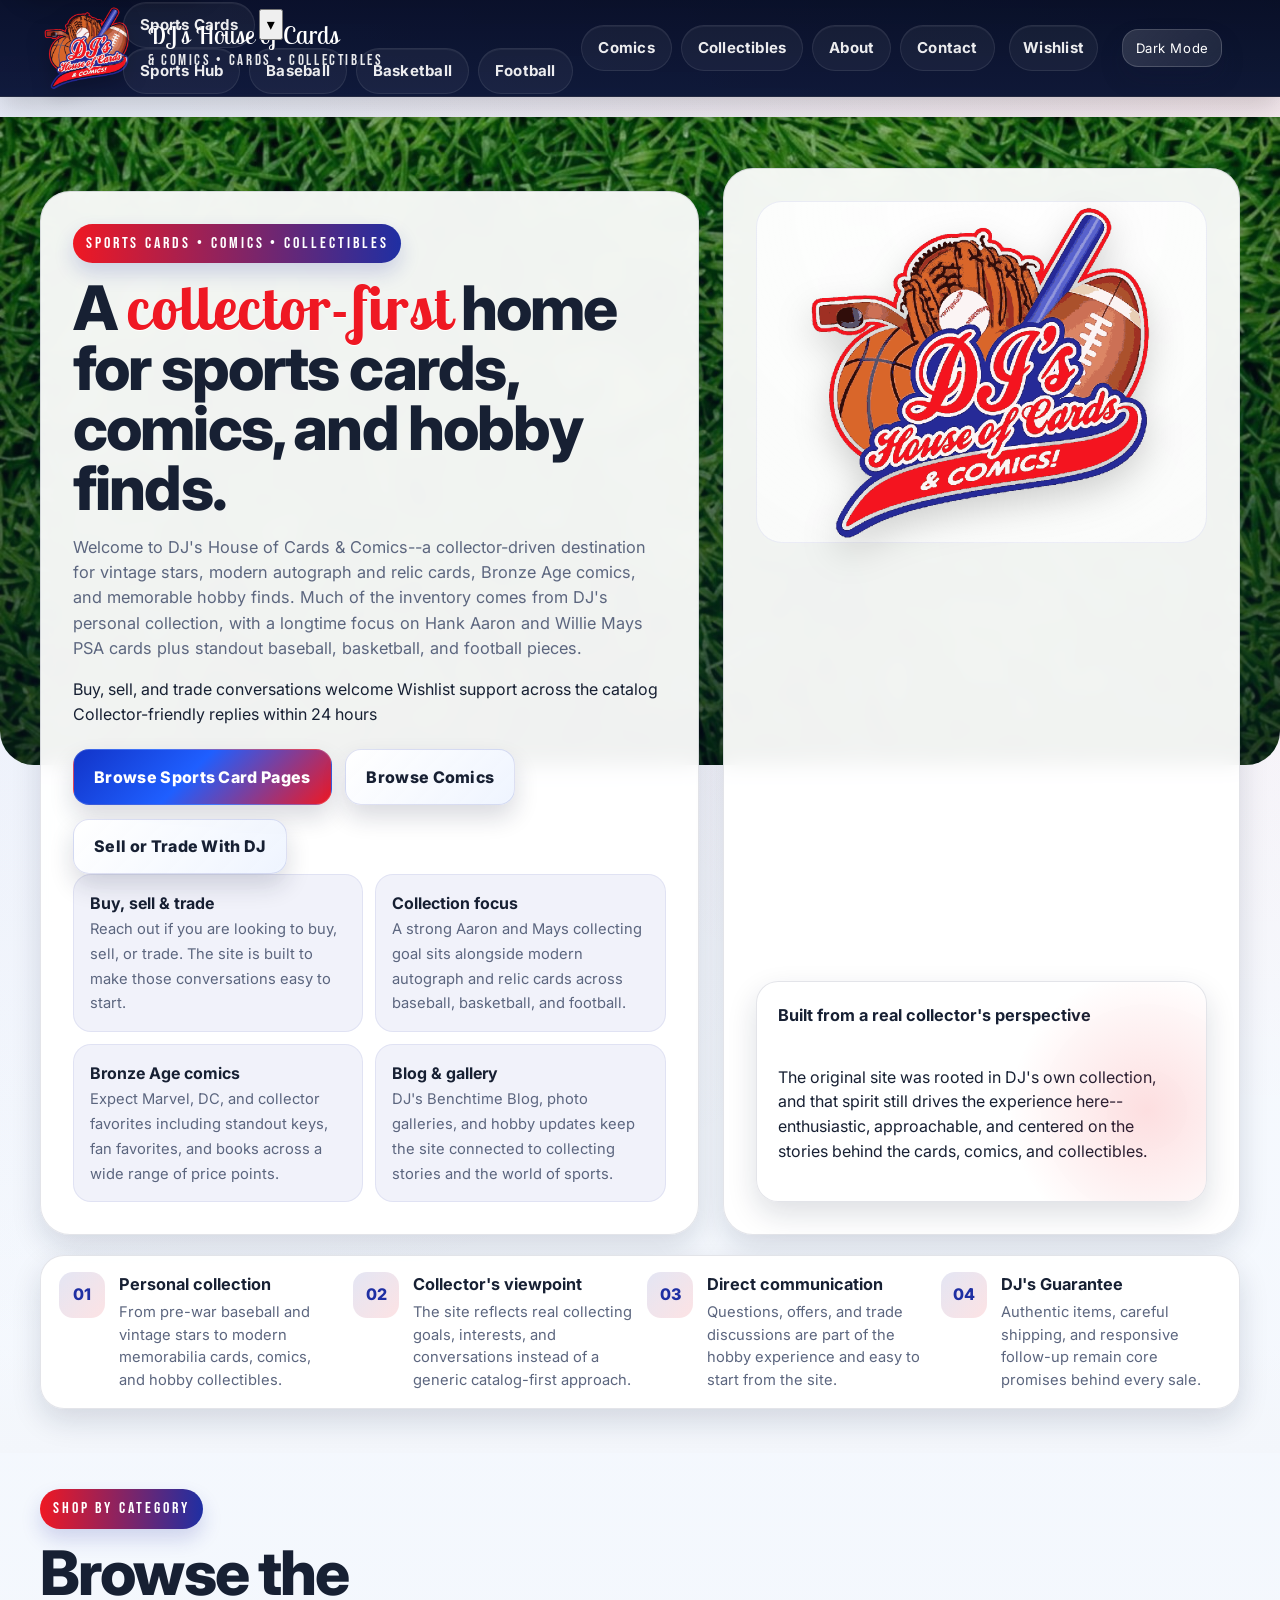
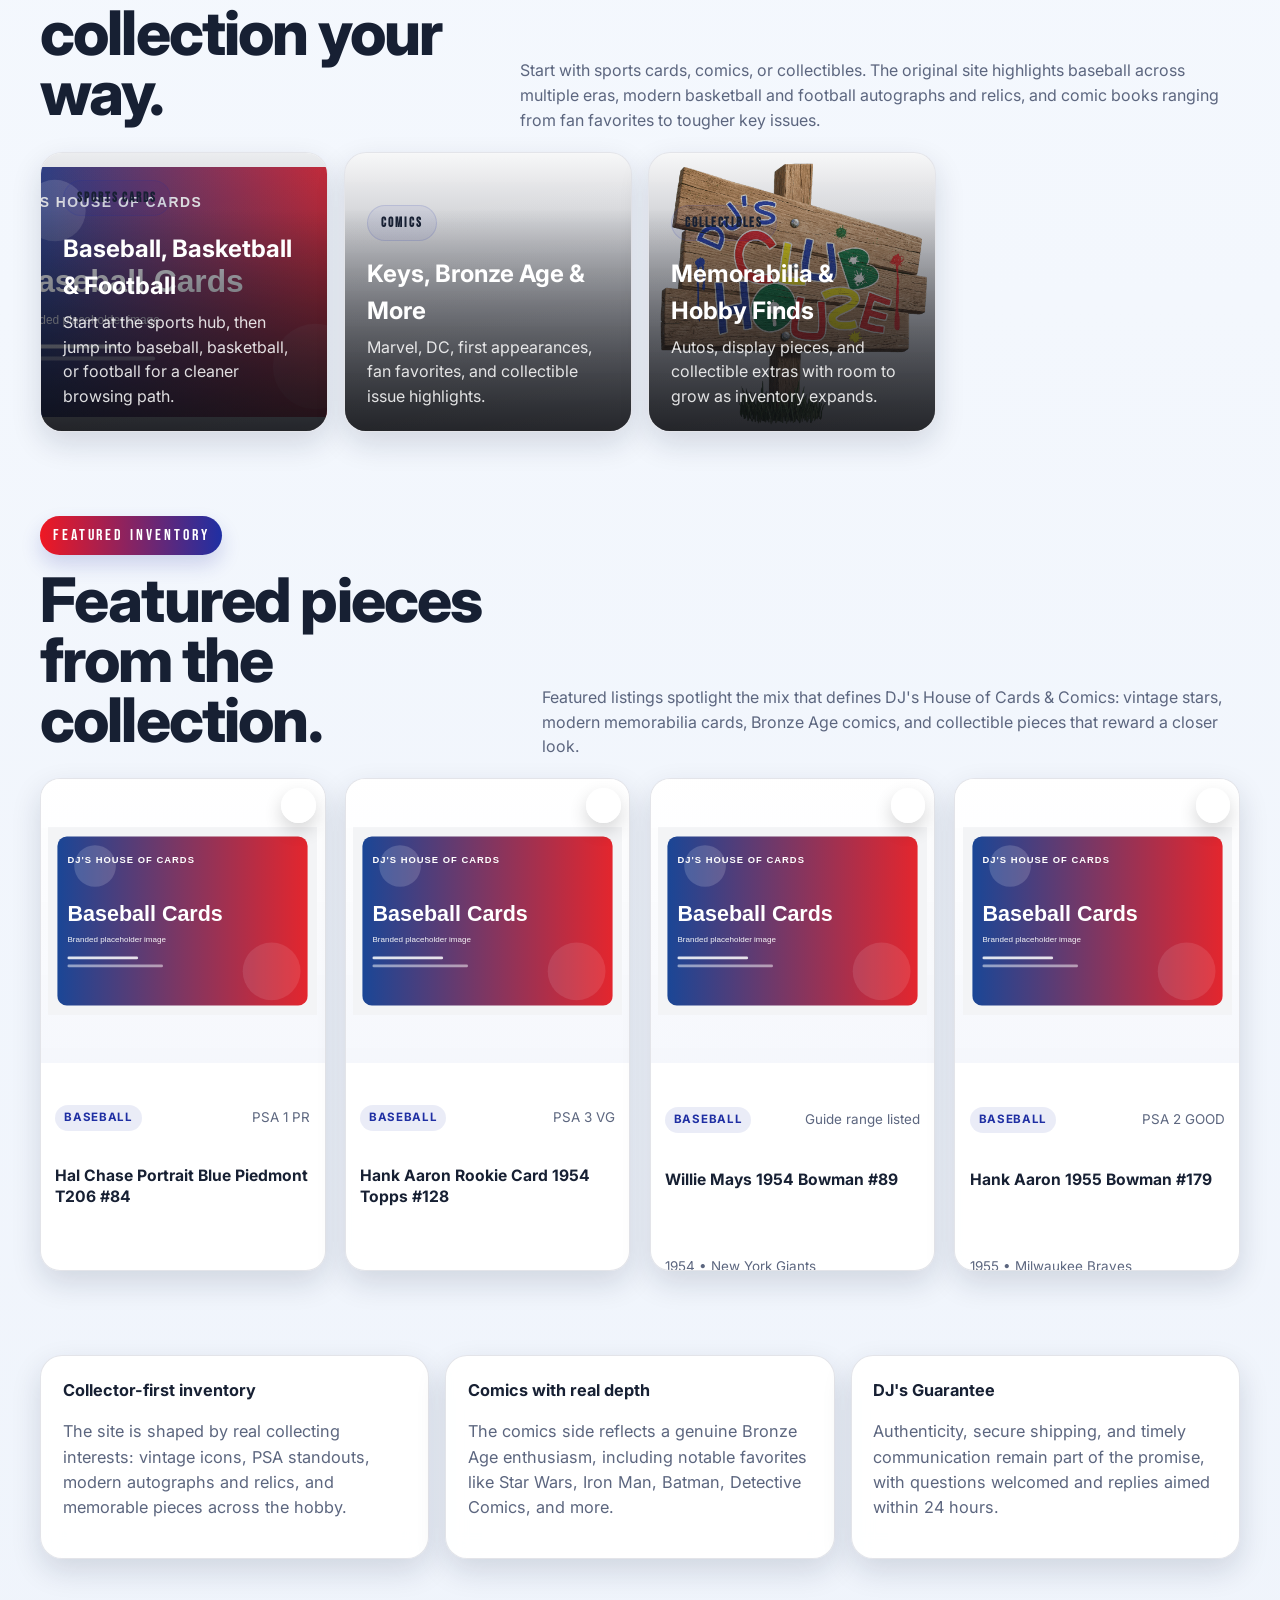
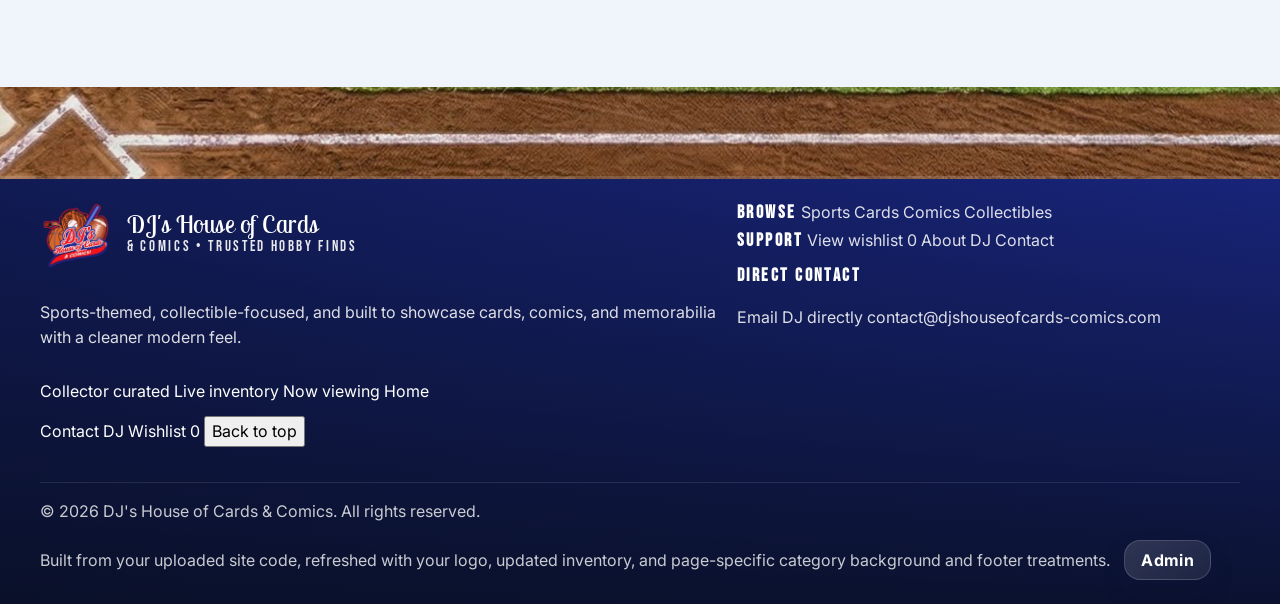
==== commit 0515f4e1: "Add files via upload" ====
--- a/index.html
+++ b/index.html
@@ -1 +1,393 @@
-<!doctypehtml><html lang="en"><head><meta charset="utf-8"/><meta content="width=device-width,initial-scale=1"name="viewport"/><title>DJ's House of Cards &amp; Comics</title><meta content="Modern sports cards and comics storefront with featured categories, filtered shopping, and collectible-focused branding."name="description"/><link href="https://fonts.googleapis.com"rel="preconnect"/><link crossorigin=""href="https://fonts.gstatic.com"rel="preconnect"/><link href="https://fonts.googleapis.com/css2?family=Bebas+Neue&amp;family=Inter:wght@400;500;600;700;800&amp;family=Lobster+Two:wght@400;700&amp;display=swap"rel="stylesheet"/><link href="styles.css"rel="stylesheet"/></head><body data-page="home"><a class="skip-link"href="#mainContent">Skip to main content</a><header class="site-header"><div class="container header-inner"><a aria-label="DJ's House of Cards &amp; Comics home"class="brand"href="index.html"><img alt="DJ's House of Cards &amp; Comics logo"class="brand-logo"decoding="async"fetchpriority="high"height="84"src="assets/dj-logo.png"width="84"/> <span class="brand-copy"><span class="brand-script">DJ's House of Cards</span> <span class="brand-kicker">&amp; Comics • Cards • Collectibles</span></span></a><nav aria-label="Primary navigation"class="site-nav"id="siteNav"><ul><li><a href="sports-cards.html">Sports Cards</a></li><li><a href="comics.html">Comics</a></li><li><a href="collectibles.html">Collectibles</a></li><li><a href="about.html">About</a></li><li><a href="contact.html">Contact</a></li><li class="header-wishlist-item"><a class="header-wishlist-link"href="wishlist.html">Wishlist</a></li></ul></nav><button aria-controls="siteNav"aria-expanded="false"class="nav-toggle"id="navToggle"type="button">Menu</button> <button aria-label="Toggle color theme"class="theme-toggle theme-toggle--compact"id="themeToggle"type="button">Dark Mode</button></div></header><main id="mainContent"tabindex="-1"><section class="hero"><div class="container hero-grid"><div class="hero-copy glass-card"><span class="kicker">Sports cards • Comics • Collectibles</span><h1 class="hero-title">A stronger <span class="script-accent">brand-first</span> home for cards, comics, and hobby finds.</h1><p>Built around your updated logo, the new site uses sports-inspired typography, a grass-texture hero, cleaner product cards, and stronger calls to action so the shop feels more modern and trustworthy.</p><div class="hero-actions"><a class="button"href="sports-cards.html">Browse Sports Card Pages</a> <a class="button-secondary"href="comics.html">Browse Comics</a></div><div class="hero-notes"><div class="note-chip"><strong>Responsive layout</strong> <span>Cleaner mobile navigation and better card grid spacing.</span></div><div class="note-chip"><strong>Brand styling</strong> <span>Logo-driven colors, script accents, and bold athletic headings.</span></div><div class="note-chip"><strong>Fast browsing</strong> <span>Search, filters, sorting, wishlist, and product detail modal.</span></div><div class="note-chip"><strong>Seller tools</strong> <span>Admin form still works locally for adding custom inventory.</span></div></div></div><div class="hero-brand glass-card"><div class="hero-logo-wrap"><img alt="DJ's House of Cards &amp; Comics logo"class="hero-logo"src="assets/dj-logo.png"/></div><div class="brand-card"><h3>Logo-led identity</h3><p>The new header, hero, footer, and accent typography all pull from the style of your updated mark so the site feels like one consistent brand instead of a generic template.</p></div></div></div><div class="container trust-band"><div class="trust-grid"><div class="trust-item"><div class="icon">01</div><div><h3>Vintage to modern</h3><p>Baseball, basketball, football, comics, and key collector favorites.</p></div></div><div class="trust-item"><div class="icon">02</div><div><h3>Clear filters</h3><p>Search by player, team, year, condition, and price without clutter.</p></div></div><div class="trust-item"><div class="icon">03</div><div><h3>Wishlist ready</h3><p>Save items for later and keep the buying journey simple.</p></div></div><div class="trust-item"><div class="icon">04</div><div><h3>Seller friendly</h3><p>Retains an admin add-item workflow for fast local inventory updates.</p></div></div></div></div></section><section class="section section-top"><div class="container"><div class="section-heading"><div><span class="kicker">Shop by Category</span><h2 class="section-title">Start with the lane that fits your collection.</h2></div><p>The catalog is now split into cleaner departments, and sports cards now branch into dedicated baseball, basketball, and football pages.</p></div><div class="categories-grid"><a class="category-card"href="sports-cards.html"style="--category-bg:url('assets/placeholder-baseball.svg')"><div class="overlay"></div><span class="category-pill">Sports Cards</span><h3>Baseball, Basketball &amp; Football</h3><p>Start at the sports hub, then jump into baseball, basketball, or football for a cleaner browsing path.</p></a><a class="category-card"href="comics.html"style="--category-bg:url('assets/placeholder-comics.svg')"><div class="overlay"></div><span class="category-pill">Comics</span><h3>Keys, Bronze Age &amp; More</h3><p>Marvel, DC, first appearances, fan favorites, and collectible issue highlights.</p></a><a class="category-card"href="collectibles.html"style="--category-bg:url('assets/clubhouse-sign.png')"><div class="overlay"></div><span class="category-pill">Collectibles</span><h3>Memorabilia &amp; Hobby Finds</h3><p>Autos, display pieces, and collectible extras with room to grow as inventory expands.</p></a></div></div></section><section class="section"><div class="container"><div class="section-heading"><div><span class="kicker">Featured Inventory</span><h2 class="section-title">Highlighted pieces from the catalog.</h2></div><p>This section now pulls from the imported legacy catalog data and can still be expanded later.</p></div><div class="products-grid"id="featuredProducts"></div></div></section><section class="section"><div class="container features-grid"><article class="feature-card"><h3>Cleaner buying flow</h3><p>Every item supports fast inquiry with a Buy Now action plus a detail modal for the extra context collectors want.</p></article><article class="feature-card"><h3>Typography inspired by the logo</h3><p>Script accents echo the logo style while Bebas Neue adds the bold sports-display feel that fits cards and comics.</p></article><article class="feature-card"><h3>Grass texture used with restraint</h3><p>The updated sports-inspired imagery now gives the site a cleaner card-shop presentation without overpowering the content.</p></article></div></section><div aria-hidden="true"aria-labelledby="modalTitle"aria-modal="true"class="modal"id="productModal"role="dialog"><div class="modal-content"><button aria-label="Close product details"class="modal-close"type="button">×</button><div id="modalInner"></div></div></div></main><footer class="footer"><div class="container footer-inner"><div class="footer-brand"><div class="footer-logo-line"><img alt="DJ's House of Cards &amp; Comics logo"class="footer-logo"decoding="async"loading="lazy"height="72"src="assets/dj-logo.png"width="72"/><div><div class="brand-script">DJ's House of Cards</div><div class="brand-kicker">&amp; Comics • Trusted Hobby Finds</div></div></div><p>Sports-themed, collectible-focused, and built to showcase cards, comics, and memorabilia with a cleaner modern feel.</p></div><div class="footer-links"><strong>Quick Links</strong><a href="sports-cards.html">Sports Cards</a><a href="comics.html">Comics</a><a href="collectibles.html">Collectibles</a><a href="wishlist.html">View wishlist <span data-wishlist-count="0">0</span></a><a href="about.html">About DJ</a><a href="contact.html">Contact</a><p>contact@djshouseofcards-comics.com</p></div></div><div class="container footer-bottom"><span>© 2026 DJ's House of Cards &amp; Comics. All rights reserved.</span><div class="footer-bottom-meta"><span>Built from your uploaded site code, refreshed with your logo, updated inventory, and page-specific category background and footer treatments.</span><a class="admin-footer-link"href="admin.html">Admin</a></div></div></footer><button aria-label="Back to top"class="back-to-top"id="backToTop"type="button">↑</button><script defer=""src="core.js"></script><script defer=""src="featured-products.js"></script><script defer=""src="catalog.js"></script></body></html>+<!DOCTYPE html>
+
+<html lang="en">
+<head>
+<meta charset="utf-8"/>
+<meta content="width=device-width,initial-scale=1" name="viewport"/>
+<title>
+   Sports Cards, Comics &amp; Collectibles | DJ's House of Cards &amp; Comics
+  </title>
+<meta content="Browse DJ's personal collection of sports cards, Bronze Age comics, and collectibles, with vintage stars, modern autographs, relics, and hobby favorites." name="description"/>
+<link href="https://fonts.googleapis.com" rel="preconnect"/>
+<link crossorigin="" href="https://fonts.gstatic.com" rel="preconnect"/>
+<link href="https://fonts.googleapis.com/css2?family=Bebas+Neue&amp;family=Inter:wght@400;500;600;700;800&amp;family=Lobster+Two:wght@400;700&amp;display=swap" rel="stylesheet"/>
+<link as="image" fetchpriority="high" href="assets/grass.jpg" rel="preload"/>
+<link as="image" href="assets/dj-logo.png" rel="preload"/>
+<link href="styles.css" rel="stylesheet"/>
+<meta content="index,follow,max-image-preview:large" name="robots"/>
+<meta content="#1f2fa3" name="theme-color"/>
+<meta content="light dark" name="color-scheme"/>
+<meta content="DJ's House of Cards &amp; Comics" property="og:site_name"/>
+<meta content="website" property="og:type"/>
+<meta content="Sports Cards, Comics &amp; Collectibles | DJ's House of Cards &amp; Comics" property="og:title"/>
+<meta content="Browse DJ's personal collection of sports cards, Bronze Age comics, and collectibles, with vintage stars, modern autographs, relics, and hobby favorites." property="og:description"/>
+<meta content="https://djshouseofcards-comics.com/" property="og:url"/>
+<meta content="https://djshouseofcards-comics.com/assets/dj-logo.png" property="og:image"/>
+<meta content="en_US" property="og:locale"/>
+<meta content="summary_large_image" name="twitter:card"/>
+<meta content="Sports Cards, Comics &amp; Collectibles | DJ's House of Cards &amp; Comics" name="twitter:title"/>
+<meta content="Browse DJ's personal collection of sports cards, Bronze Age comics, and collectibles, with vintage stars, modern autographs, relics, and hobby favorites." name="twitter:description"/>
+<meta content="https://djshouseofcards-comics.com/assets/dj-logo.png" name="twitter:image"/>
+<link href="https://djshouseofcards-comics.com/" rel="canonical"/>
+<link href="site.webmanifest" rel="manifest"/>
+<link href="assets/dj-logo.png" rel="icon" type="image/png"/>
+<link href="assets/dj-logo.png" rel="apple-touch-icon"/>
+<!-- Shared JavaScript bundles. Load order matters because later files depend on window.DJ helpers. -->
+<script id="seo-structured-data" type="application/ld+json">{"@context":"https://schema.org","@graph":[{"@type":"Organization","@id":"https://djshouseofcards-comics.com/#organization","name":"DJ's House of Cards & Comics","url":"https://djshouseofcards-comics.com/","logo":"https://djshouseofcards-comics.com/assets/dj-logo.png","image":"https://djshouseofcards-comics.com/assets/dj-logo.png","email":"contact@djshouseofcards-comics.com"},{"@type":"WebSite","@id":"https://djshouseofcards-comics.com/#website","url":"https://djshouseofcards-comics.com/","name":"DJ's House of Cards & Comics","publisher":{"@id":"https://djshouseofcards-comics.com/#organization"},"description":"Browse DJ's personal collection of sports cards, Bronze Age comics, and collectibles, with vintage stars, modern autographs, relics, and hobby favorites.","potentialAction":{"@type":"SearchAction","target":"https://djshouseofcards-comics.com/sports-cards.html?search={search_term_string}","query-input":"required name=search_term_string"}}]}</script>
+</head>
+<body data-page="home">
+<a class="skip-link" href="#mainContent">
+   Skip to main content
+  </a>
+<!-- Global site header and primary navigation -->
+<header class="site-header">
+<div class="container header-inner">
+<a aria-label="DJ's House of Cards &amp; Comics home" class="brand" href="index.html">
+<img alt="DJ's House of Cards &amp; Comics logo" class="brand-logo" decoding="async" fetchpriority="high" height="84" src="assets/dj-logo.png" width="84"/>
+<span class="brand-copy">
+<span class="brand-script">
+       DJ's House of Cards
+      </span>
+<span class="brand-kicker">
+       &amp; Comics &bull; Cards &bull; Collectibles
+      </span>
+</span>
+</a>
+<nav aria-label="Primary navigation" class="site-nav" id="siteNav">
+<ul class="primary-nav__list">
+<li class="primary-nav__item primary-nav__item--has-submenu">
+<div class="primary-nav__item-group">
+<a class="primary-nav__link" href="sports-cards.html">
+         Sports Cards
+        </a>
+<button aria-controls="sportsCardsSubmenu" aria-expanded="false" aria-label="Toggle Sports Cards submenu" class="submenu-toggle" type="button">
+         &#9662;
+        </button>
+</div>
+<ul class="primary-nav__submenu" id="sportsCardsSubmenu">
+<li class="primary-nav__submenu-item">
+<a href="sports-cards.html">
+          Sports Hub
+         </a>
+</li>
+<li class="primary-nav__submenu-item">
+<a href="baseball-cards.html">
+          Baseball
+         </a>
+</li>
+<li class="primary-nav__submenu-item">
+<a href="basketball-cards.html">
+          Basketball
+         </a>
+</li>
+<li class="primary-nav__submenu-item">
+<a href="football-cards.html">
+          Football
+         </a>
+</li>
+</ul>
+</li>
+<li class="primary-nav__item">
+<a class="primary-nav__link" href="comics.html">
+        Comics
+       </a>
+</li>
+<li class="primary-nav__item">
+<a class="primary-nav__link" href="collectibles.html">
+        Collectibles
+       </a>
+</li>
+<li class="primary-nav__item">
+<a class="primary-nav__link" href="about.html">
+        About
+       </a>
+</li>
+<li class="primary-nav__item">
+<a class="primary-nav__link" href="contact.html">
+        Contact
+       </a>
+</li>
+<li class="primary-nav__item header-wishlist-item">
+<a class="header-wishlist-link primary-nav__link" href="wishlist.html">
+        Wishlist
+       </a>
+</li>
+</ul>
+</nav>
+<button aria-controls="siteNav" aria-expanded="false" class="nav-toggle" id="navToggle" type="button">
+     Menu
+    </button>
+<button aria-label="Toggle color theme" class="theme-toggle theme-toggle--compact" id="themeToggle" type="button">
+     Dark Mode
+    </button>
+</div>
+</header>
+<!-- Page-specific content for this template -->
+<main id="mainContent" tabindex="-1">
+<section class="hero">
+<div class="container hero-grid">
+<div class="hero-copy glass-card">
+<span class="kicker">
+       Sports cards &bull; Comics &bull; Collectibles
+      </span>
+<h1 class="hero-title">A <span class="script-accent">collector-first</span> home for sports cards, comics, and hobby finds.</h1>
+<p>Welcome to DJ's House of Cards &amp; Comics--a collector-driven destination for vintage stars, modern autograph and relic cards, Bronze Age comics, and memorable hobby finds. Much of the inventory comes from DJ's personal collection, with a longtime focus on Hank Aaron and Willie Mays PSA cards plus standout baseball, basketball, and football pieces.</p>
+<div aria-label="Collector promises" class="hero-signal-list">
+<span class="hero-signal">Buy, sell, and trade conversations welcome</span>
+<span class="hero-signal">Wishlist support across the catalog</span>
+<span class="hero-signal">Collector-friendly replies within 24 hours</span>
+</div>
+<div class="hero-actions">
+<a class="button" href="sports-cards.html">
+        Browse Sports Card Pages
+       </a>
+<a class="button-secondary" href="comics.html">
+        Browse Comics
+       </a>
+<a class="button-secondary" href="contact.html">
+        Sell or Trade With DJ
+       </a>
+</div>
+<div class="hero-notes">
+<div class="note-chip">
+<strong>Buy, sell &amp; trade</strong>
+<span>Reach out if you are looking to buy, sell, or trade. The site is built to make those conversations easy to start.</span>
+</div>
+<div class="note-chip">
+<strong>Collection focus</strong>
+<span>A strong Aaron and Mays collecting goal sits alongside modern autograph and relic cards across baseball, basketball, and football.</span>
+</div>
+<div class="note-chip">
+<strong>Bronze Age comics</strong>
+<span>Expect Marvel, DC, and collector favorites including standout keys, fan favorites, and books across a wide range of price points.</span>
+</div>
+<div class="note-chip">
+<strong>Blog &amp; gallery</strong>
+<span>DJ's Benchtime Blog, photo galleries, and hobby updates keep the site connected to collecting stories and the world of sports.</span>
+</div>
+</div>
+</div>
+<div class="hero-brand glass-card">
+<div class="hero-logo-wrap">
+<img alt="DJ's House of Cards &amp; Comics logo" class="hero-logo" decoding="async" fetchpriority="high" height="340" loading="eager" src="assets/dj-logo.png" width="420"/>
+</div>
+<div class="brand-card">
+<h3>Built from a real collector's perspective</h3>
+<p>The original site was rooted in DJ's own collection, and that spirit still drives the experience here--enthusiastic, approachable, and centered on the stories behind the cards, comics, and collectibles.</p>
+</div>
+</div>
+</div>
+<div class="container trust-band">
+<div class="trust-grid">
+<div class="trust-item">
+<div class="icon">
+        01
+       </div>
+<div>
+<h3>Personal collection</h3>
+<p>From pre-war baseball and vintage stars to modern memorabilia cards, comics, and hobby collectibles.</p>
+</div>
+</div>
+<div class="trust-item">
+<div class="icon">
+        02
+       </div>
+<div>
+<h3>Collector's viewpoint</h3>
+<p>The site reflects real collecting goals, interests, and conversations instead of a generic catalog-first approach.</p>
+</div>
+</div>
+<div class="trust-item">
+<div class="icon">
+        03
+       </div>
+<div>
+<h3>Direct communication</h3>
+<p>Questions, offers, and trade discussions are part of the hobby experience and easy to start from the site.</p>
+</div>
+</div>
+<div class="trust-item">
+<div class="icon">
+        04
+       </div>
+<div>
+<h3>DJ's Guarantee</h3>
+<p>Authentic items, careful shipping, and responsive follow-up remain core promises behind every sale.</p>
+</div>
+</div>
+</div>
+</div>
+</section>
+<section class="section section-top">
+<div class="container">
+<div class="section-heading">
+<div>
+<span class="kicker">
+        Shop by Category
+       </span>
+<h2 class="section-title">Browse the collection your way.</h2>
+</div>
+<p>Start with sports cards, comics, or collectibles. The original site highlights baseball across multiple eras, modern basketball and football autographs and relics, and comic books ranging from fan favorites to tougher key issues.</p>
+</div>
+<div class="categories-grid">
+<a class="category-card" href="sports-cards.html" style="--category-bg:url('assets/placeholder-baseball.svg')">
+<div class="overlay">
+</div>
+<span class="category-pill">
+        Sports Cards
+       </span>
+<h3>
+        Baseball, Basketball &amp; Football
+       </h3>
+<p>
+        Start at the sports hub, then jump into baseball, basketball, or football for a cleaner browsing path.
+       </p>
+</a>
+<a class="category-card" href="comics.html" style="--category-bg:url('assets/placeholder-comics.svg')">
+<div class="overlay">
+</div>
+<span class="category-pill">
+        Comics
+       </span>
+<h3>
+        Keys, Bronze Age &amp; More
+       </h3>
+<p>
+        Marvel, DC, first appearances, fan favorites, and collectible issue highlights.
+       </p>
+</a>
+<a class="category-card" href="collectibles.html" style="--category-bg:url('assets/clubhouse-sign.png')">
+<div class="overlay">
+</div>
+<span class="category-pill">
+        Collectibles
+       </span>
+<h3>
+        Memorabilia &amp; Hobby Finds
+       </h3>
+<p>
+        Autos, display pieces, and collectible extras with room to grow as inventory expands.
+       </p>
+</a>
+</div>
+</div>
+</section>
+<section class="section">
+<div class="container">
+<div class="section-heading">
+<div>
+<span class="kicker">
+        Featured Inventory
+       </span>
+<h2 class="section-title">Featured pieces from the collection.</h2>
+</div>
+<p>Featured listings spotlight the mix that defines DJ's House of Cards &amp; Comics: vintage stars, modern memorabilia cards, Bronze Age comics, and collectible pieces that reward a closer look.</p>
+</div>
+<div class="products-grid" id="featuredProducts">
+</div>
+</div>
+</section>
+<section class="section">
+<div class="container features-grid">
+<article class="feature-card">
+<h3>Collector-first inventory</h3>
+<p>The site is shaped by real collecting interests: vintage icons, PSA standouts, modern autographs and relics, and memorable pieces across the hobby.</p>
+</article>
+<article class="feature-card">
+<h3>Comics with real depth</h3>
+<p>The comics side reflects a genuine Bronze Age enthusiasm, including notable favorites like Star Wars, Iron Man, Batman, Detective Comics, and more.</p>
+</article>
+<article class="feature-card">
+<h3>DJ's Guarantee</h3>
+<p>Authenticity, secure shipping, and timely communication remain part of the promise, with questions welcomed and replies aimed within 24 hours.</p>
+</article>
+</div>
+</section>
+<div aria-hidden="true" aria-labelledby="modalTitle" aria-modal="true" class="modal" id="productModal" role="dialog">
+<div class="modal-content">
+<button aria-label="Close product details" class="modal-close" type="button">
+      &times;
+     </button>
+<div id="modalInner">
+</div>
+</div>
+</div>
+</main>
+<!-- Shared site footer and quick links -->
+<footer class="footer">
+<div class="container footer-inner">
+<div class="footer-brand">
+<div class="footer-logo-line">
+<img alt="DJ's House of Cards &amp; Comics logo" class="footer-logo" decoding="async" height="72" loading="lazy" src="assets/dj-logo.png" width="72"/>
+<div>
+<div class="brand-script">
+        DJ's House of Cards
+       </div>
+<div class="brand-kicker">
+        &amp; Comics &bull; Trusted Hobby Finds
+       </div>
+</div>
+</div>
+<p>
+      Sports-themed, collectible-focused, and built to showcase cards, comics, and memorabilia with a cleaner modern feel.
+     </p>
+</div>
+<div class="footer-links">
+<strong>
+      Quick Links
+     </strong>
+<a href="sports-cards.html">
+      Sports Cards
+     </a>
+<a href="comics.html">
+      Comics
+     </a>
+<a href="collectibles.html">
+      Collectibles
+     </a>
+<a href="wishlist.html">
+      View wishlist
+      <span data-wishlist-count="0">
+       0
+      </span>
+</a>
+<a href="about.html">
+      About DJ
+     </a>
+<a href="contact.html">
+      Contact
+     </a>
+<p>
+      contact@djshouseofcards-comics.com
+     </p>
+</div>
+</div>
+<div class="container footer-bottom">
+<span>
+     &copy; 2026 DJ's House of Cards &amp; Comics. All rights reserved.
+    </span>
+<div class="footer-bottom-meta">
+<span>
+      Built from your uploaded site code, refreshed with your logo, updated inventory, and page-specific category background and footer treatments.
+     </span>
+<a class="admin-footer-link" href="admin.html">
+      Admin
+     </a>
+</div>
+</div>
+</footer>
+<button aria-label="Back to top" class="back-to-top" id="backToTop" type="button">
+   &uarr;
+  </button>
+<script defer="" src="backend-config.js">
+</script>
+<script defer="" src="supabase-client.js">
+</script>
+<script defer="" src="core.js">
+</script>
+<script defer="" src="nav.js">
+</script>
+  <script defer="" src="catalog.js">
+</script>
+</body>
+</html>
